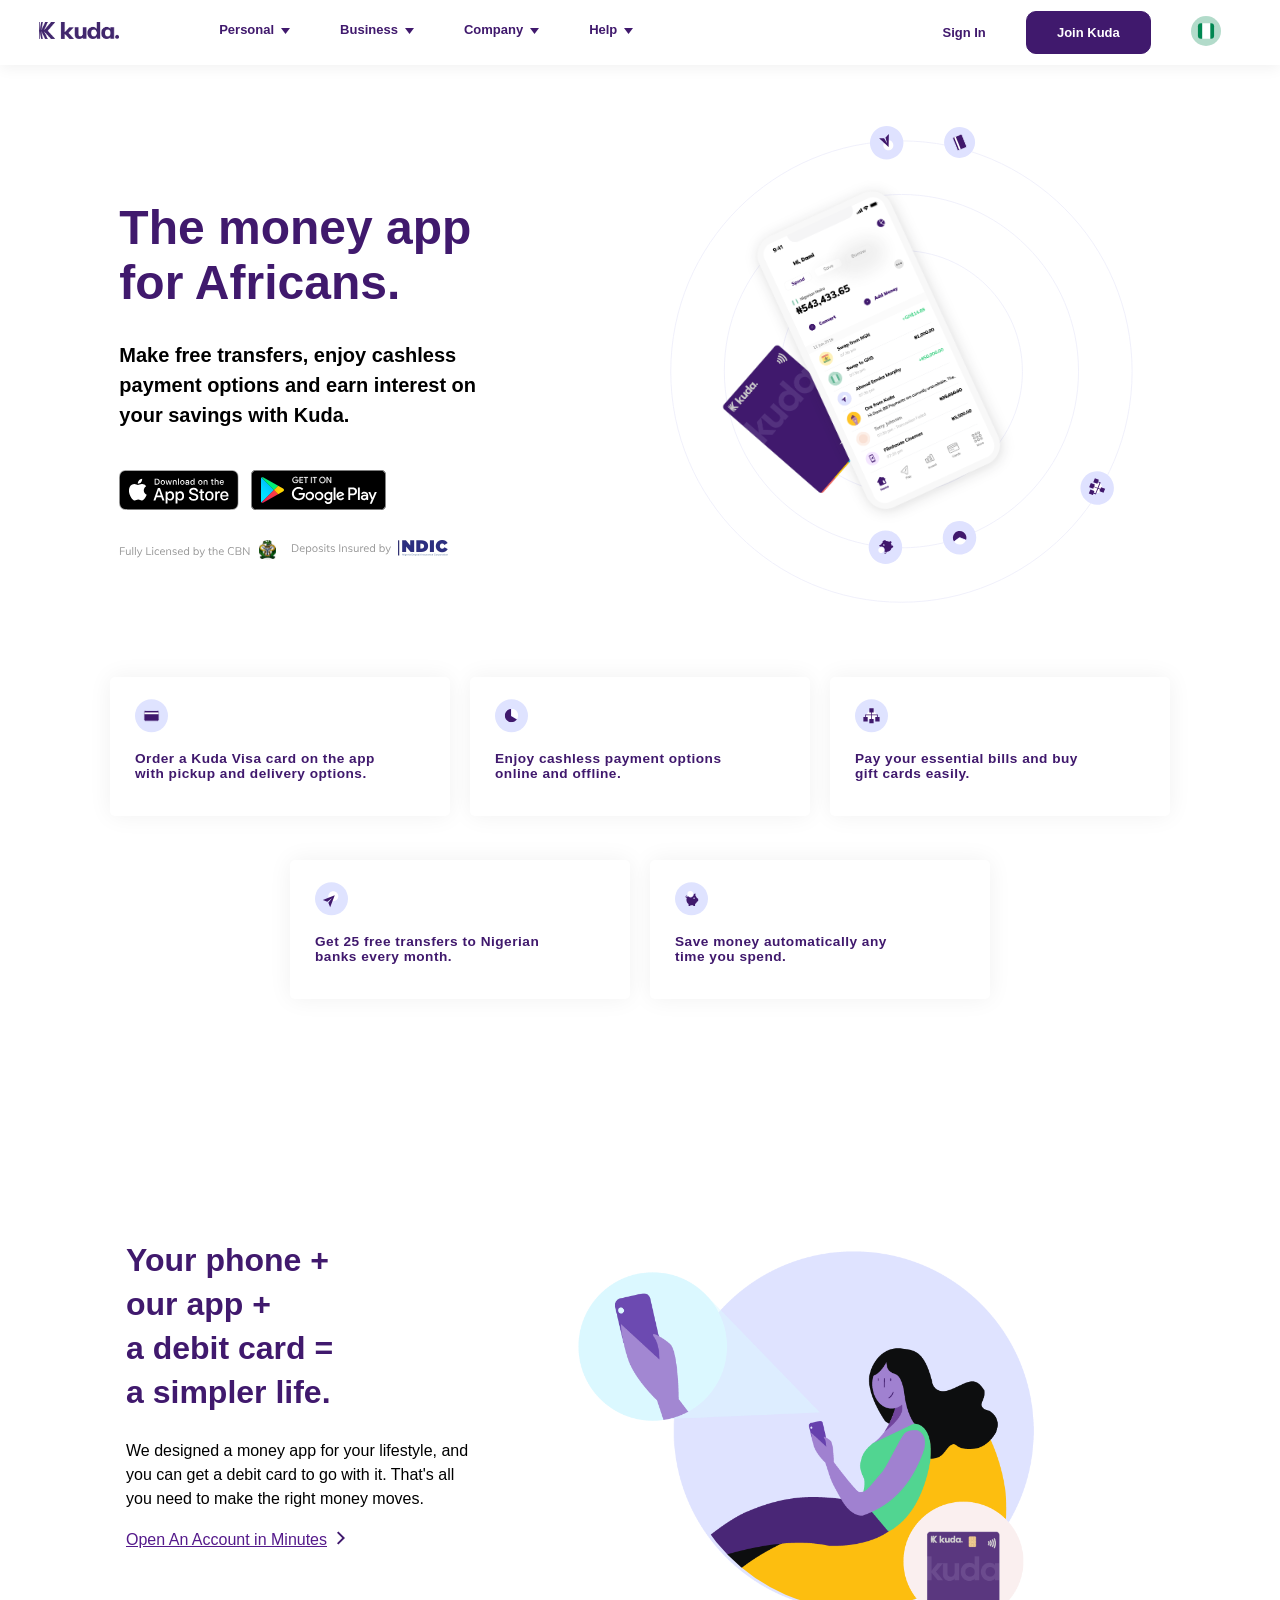
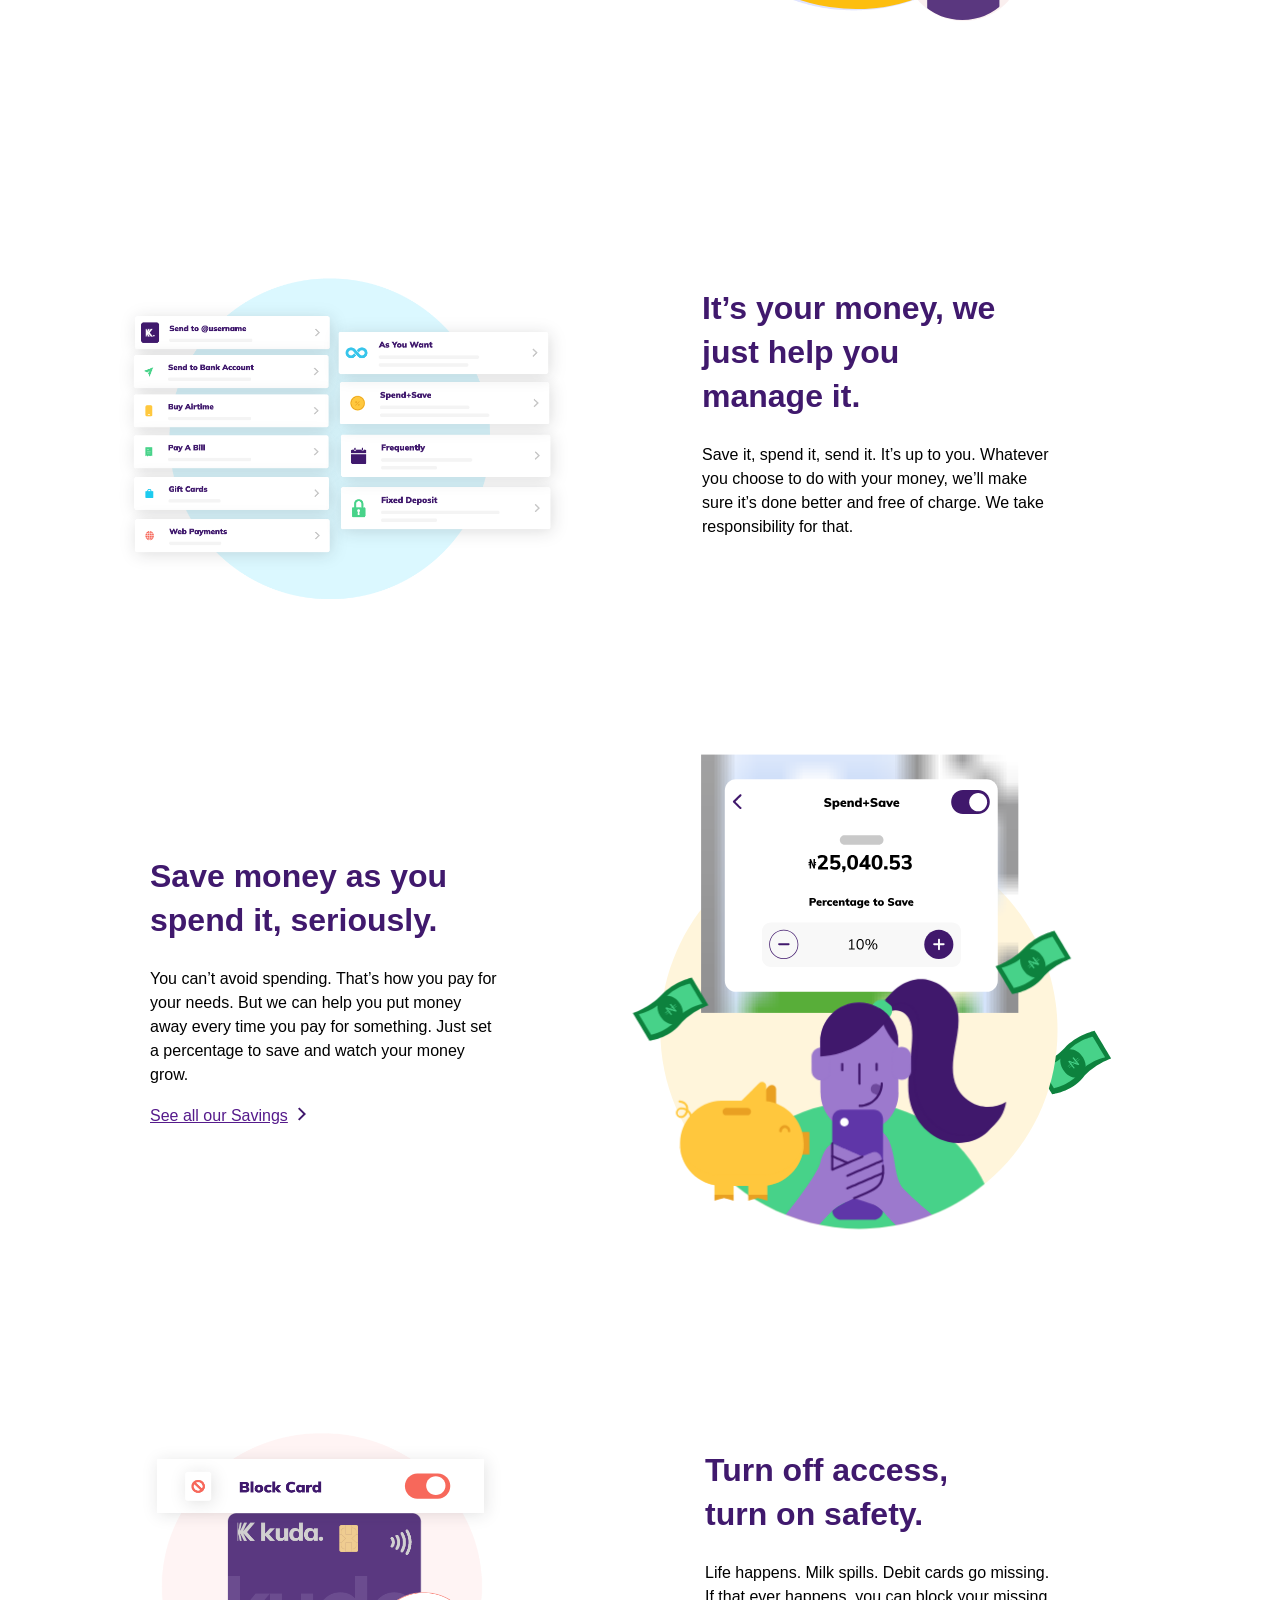
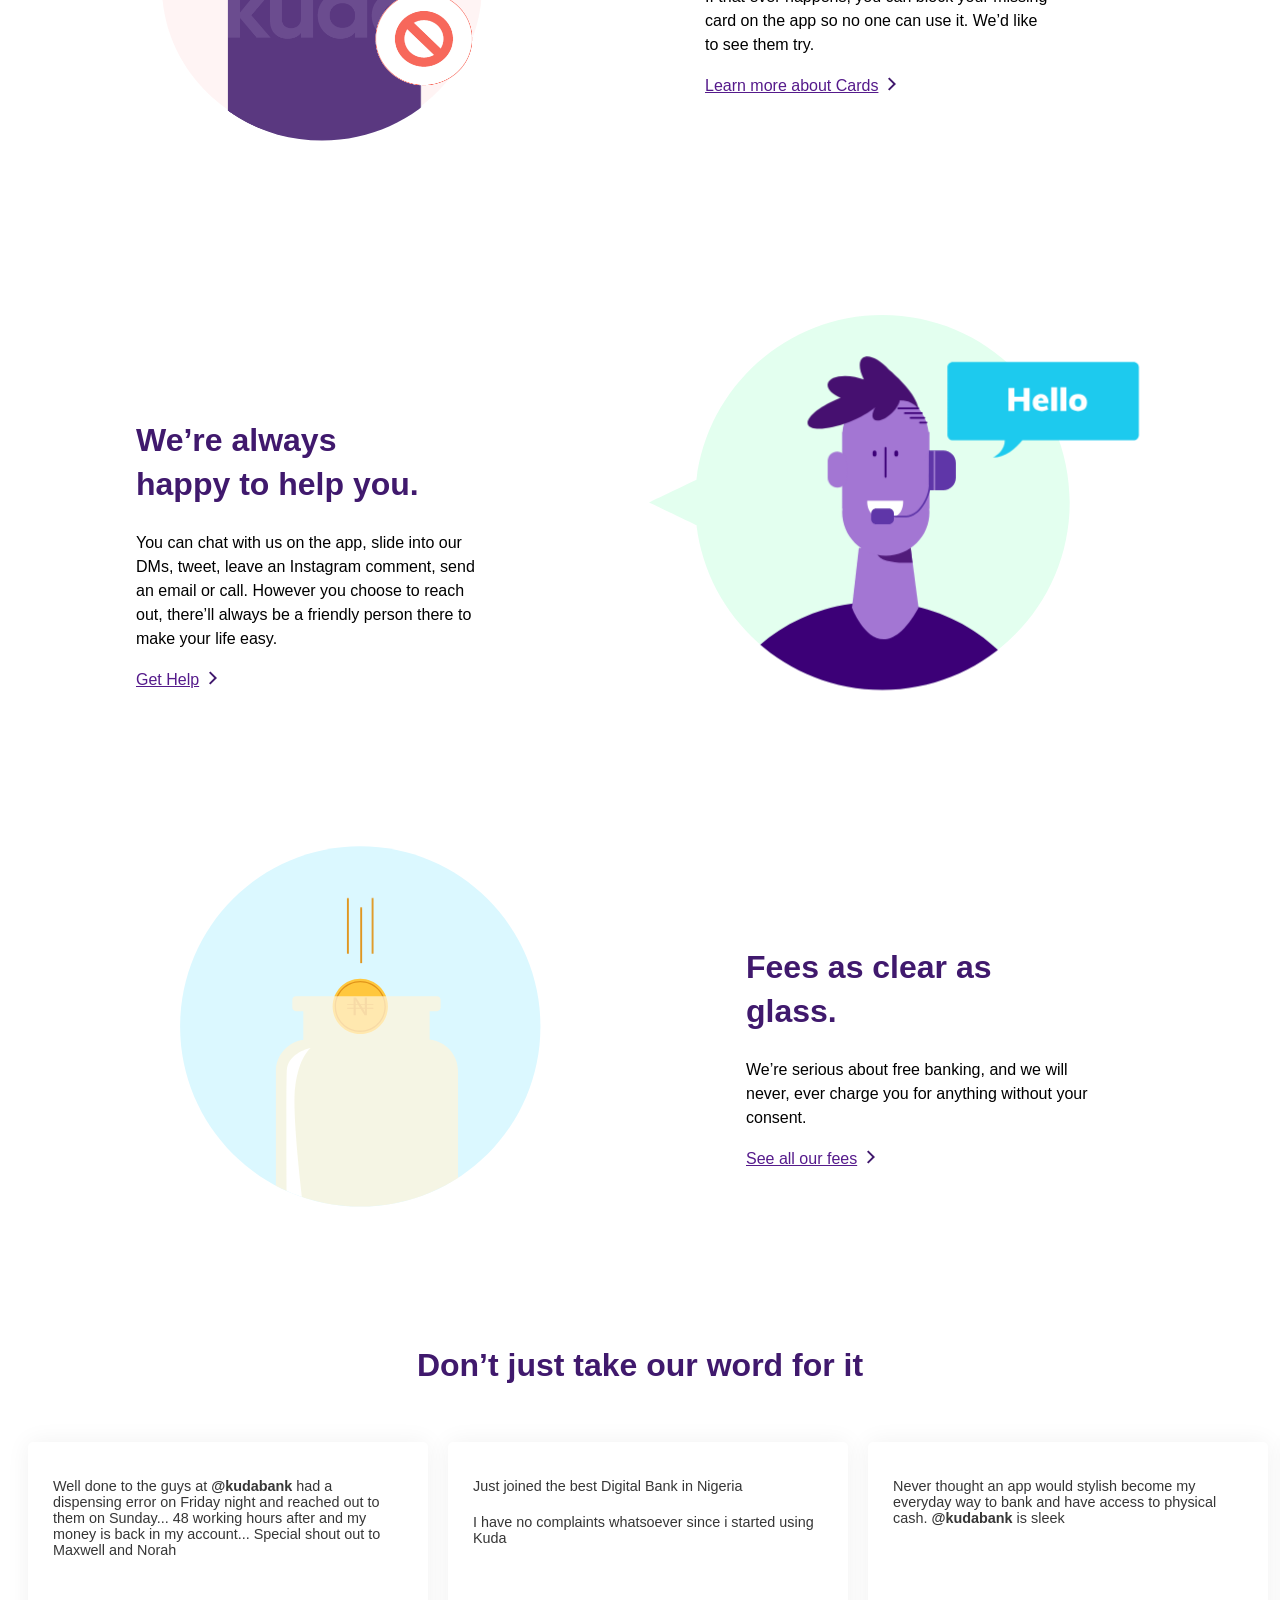
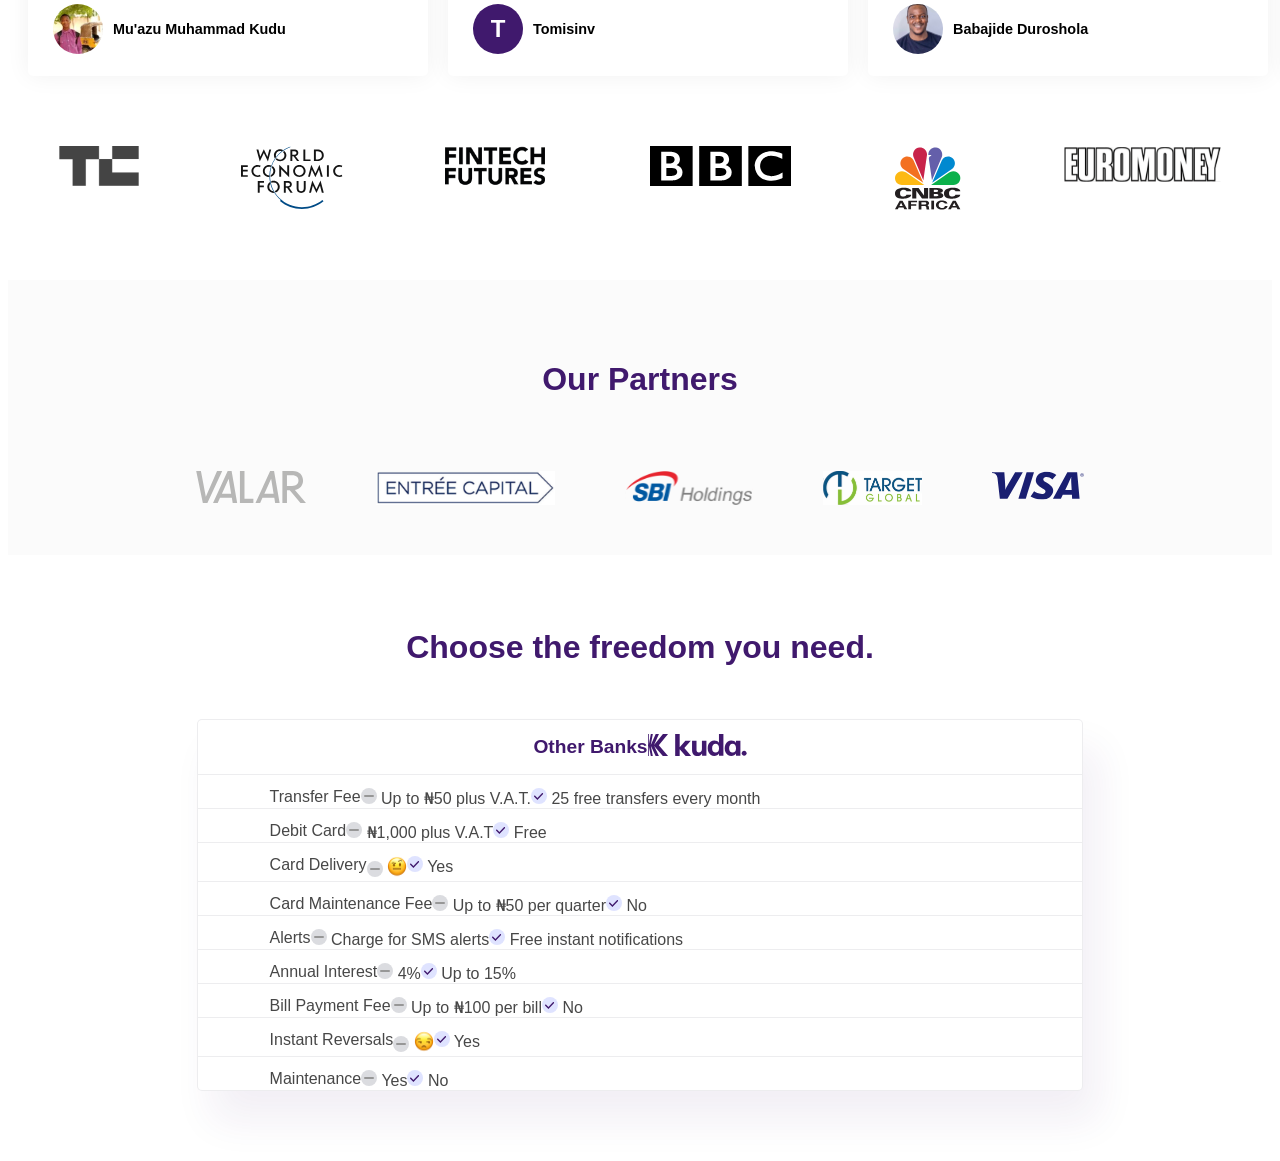
==== index.html @ 51ea7728 "renamed files" ====
<!DOCTYPE html>
<html lang="en">
<head>
    <meta charset="UTF-8">
    <meta name="viewport" content="width=device-width, initial-scale=1.0">
    <title>Kuda | The Money App for Africans | Open an Account in Minutes</title>
    <link rel="icon" type="image/x-icon" href="./ASSETS/icon/Kuda icon.webp">
    <link rel="stylesheet" href="./CSS/Kuda.css">
</head>
<body>
    <section class="flex-container">
        <nav>
            <div class="ii">
                <div class="ki">
                    <a id="icon" href="./Kuda.html"><img height="17" width="80" src="./ASSETS/Images/kuda icon 2.png" alt=""></a>
                </div>
                <div class="info">
                    <a class="navbar" href="">Personal<svg class="arrow" width="9" height="6" viewBox="0 0 9 6" fill="none"><path d="M4.5 6L0 0H9L4.5 6Z" fill="#40196D"></path></svg></a>
                    <a class="navbar" href="">Business<svg class="arrow" width="9" height="6" viewBox="0 0 9 6" fill="none"><path d="M4.5 6L0 0H9L4.5 6Z" fill="#40196D"></path></svg></a>
                    <a class="navbar" href="">Company<svg class="arrow" width="9" height="6" viewBox="0 0 9 6" fill="none"><path d="M4.5 6L0 0H9L4.5 6Z" fill="#40196D"></path></svg></a>
                    <a class="navbar" href="">Help<svg class="arrow" width="9" height="6" viewBox="0 0 9 6" fill="none"><path d="M4.5 6L0 0H9L4.5 6Z" fill="#40196D"></path></svg></a>
                </div>
            </div>
            <div class="nbf">
                <a class="navbar" href="">Sign In</a>
                <button href="" id="button">Join Kuda</button>
                <a id="flag" href="">
                    <svg width="30" height="30" viewBox="0 0 30 30" fill="none"><circle opacity="0.3" cx="15" cy="15" r="15" fill="#008751"></circle><mask id="mask0_37774_3385_bc" maskUnits="userSpaceOnUse" x="6" y="7" width="18" height="16" style="mask-type: alpha;"><rect x="6.91406" y="7.29712" width="16.1724" height="15.4023" rx="3" fill="#E94D1E"></rect></mask><g mask="url(#mask0_37774_3385_bc)"><g clip-path="url(#clip0_37774_3385_bc)"><path d="M0.324219 4.1355H29.5134V26.0274H0.324219V4.1355Z" fill="#008751"></path><path d="M11.1875 4.05444H19.2956V25.9463H11.1875V4.05444Z" fill="white"></path></g></g><defs><clipPath id="clip0_37774_3385_bc"><rect width="29.1892" height="21.8919" fill="white" transform="translate(0.324219 4.1355)"></rect></clipPath></defs></svg>
                </a>
            </div>
        </nav>
        <main class="main1">
            <div class="firstdiv ">
                <h2 class="one">The money app for Africans.</h2>
                <p id="two">Make free transfers, enjoy cashless payment options and earn interest on your savings with Kuda.</p>
                <div class="seconddiv">
                    <svg class="store" width="120" height="40" viewBox="0 0 120 40" fill="none"><g clip-path="url(#clip0_app_papaa_plaay)"><path d="M110.135 -0.000114141H9.53468C9.16798 -0.000114141 8.80568 -0.000114141 8.43995 0.00188586C8.1338 0.00388586 7.83009 0.00969586 7.521 0.0145859C6.84951 0.0224877 6.17961 0.0815621 5.5171 0.191296C4.85552 0.303418 4.21467 0.514802 3.61622 0.818296C3.0185 1.12436 2.47235 1.52205 1.99757 1.99696C1.5203 2.47052 1.12246 3.0179 0.81935 3.61805C0.5154 4.21699 0.304641 4.85882 0.19435 5.52137C0.0830109 6.18307 0.0230984 6.85241 0.01515 7.52337C0.00587 7.82997 0.00489 8.13759 0 8.44423V31.5585C0.00489 31.869 0.00587 32.1698 0.01515 32.4804C0.0231008 33.1513 0.0830134 33.8206 0.19435 34.4823C0.304336 35.1452 0.515108 35.7874 0.81935 36.3866C1.12233 36.9848 1.52022 37.53 1.99757 38.0009C2.47054 38.4779 3.01705 38.8759 3.61622 39.1796C4.21467 39.4839 4.85545 39.6965 5.5171 39.8104C6.17972 39.9192 6.84956 39.9783 7.521 39.9872C7.83009 39.994 8.1338 39.9979 8.43995 39.9979C8.80567 39.9999 9.168 39.9999 9.53468 39.9999H110.135C110.494 39.9999 110.859 39.9999 111.219 39.9979C111.523 39.9979 111.836 39.994 112.141 39.9872C112.811 39.9788 113.479 39.9197 114.141 39.8104C114.804 39.6957 115.448 39.4831 116.049 39.1796C116.647 38.8757 117.193 38.4777 117.666 38.0009C118.142 37.5281 118.541 36.9833 118.848 36.3866C119.15 35.787 119.358 35.1448 119.467 34.4823C119.578 33.8205 119.64 33.1514 119.652 32.4804C119.656 32.1698 119.656 31.869 119.656 31.5585C119.664 31.1952 119.664 30.8339 119.664 30.4647V9.53602C119.664 9.16981 119.664 8.80653 119.656 8.44423C119.656 8.13759 119.656 7.82997 119.652 7.52333C119.64 6.85231 119.578 6.18312 119.467 5.52133C119.358 4.85917 119.149 4.21739 118.848 3.61801C118.23 2.41508 117.252 1.43591 116.049 0.818206C115.448 0.515453 114.804 0.304126 114.141 0.191206C113.48 0.0809886 112.811 0.0218936 112.141 0.0144459C111.836 0.00956586 111.523 0.00370586 111.219 0.00175586C110.859 -0.000244141 110.494 -0.000244141 110.135 -0.000244141V-0.000114141Z" fill="#A6A6A6"></path><path d="M8.44487 39.125C8.14019 39.125 7.84287 39.1211 7.54058 39.1143C6.91436 39.1061 6.2896 39.0516 5.67144 38.9512C5.09503 38.8519 4.53664 38.6673 4.0147 38.4033C3.49754 38.1415 3.02585 37.7983 2.6177 37.3867C2.20364 36.98 1.85891 36.5082 1.59719 35.9902C1.33258 35.4688 1.14945 34.9099 1.05419 34.333C0.951311 33.7131 0.895651 33.0863 0.887687 32.458C0.881347 32.2471 0.873047 31.5449 0.873047 31.5449V8.44434C0.873047 8.44434 0.881887 7.75293 0.887737 7.5498C0.895363 6.92248 0.950699 6.29665 1.05327 5.67773C1.14871 5.09925 1.33197 4.53875 1.59673 4.01563C1.85749 3.49794 2.2003 3.02586 2.61187 2.61768C3.02297 2.20562 3.49617 1.8606 4.01421 1.59521C4.53495 1.33209 5.09228 1.14873 5.66753 1.05127C6.28772 0.949836 6.91465 0.894996 7.54304 0.88721L8.44536 0.875H111.214L112.127 0.8877C112.75 0.895099 113.371 0.94945 113.985 1.05029C114.566 1.14898 115.13 1.33362 115.656 1.59814C116.694 2.13299 117.539 2.97916 118.071 4.01807C118.332 4.53758 118.512 5.09351 118.607 5.66699C118.71 6.29099 118.768 6.92174 118.78 7.5542C118.783 7.8374 118.783 8.1416 118.783 8.44434C118.791 8.81934 118.791 9.17627 118.791 9.53613V30.4648C118.791 30.8281 118.791 31.1826 118.783 31.54C118.783 31.8652 118.783 32.1631 118.779 32.4697C118.768 33.0909 118.711 33.7104 118.608 34.3232C118.515 34.9043 118.333 35.4675 118.068 35.9932C117.805 36.5056 117.462 36.9733 117.053 37.3789C116.644 37.7927 116.172 38.1379 115.653 38.4014C115.128 38.6674 114.566 38.8527 113.985 38.9512C113.367 39.0522 112.742 39.1067 112.116 39.1143C111.823 39.1211 111.517 39.125 111.219 39.125L110.135 39.127L8.44487 39.125Z" fill="black"></path><path d="M24.769 20.3006C24.7797 19.4659 25.0014 18.6475 25.4135 17.9216C25.8255 17.1956 26.4145 16.5857 27.1256 16.1485C26.6738 15.5034 26.0779 14.9724 25.385 14.5979C24.6922 14.2233 23.9216 14.0155 23.1344 13.9908C21.4552 13.8146 19.8272 14.9957 18.9715 14.9957C18.0992 14.9957 16.7817 14.0083 15.363 14.0375C14.4453 14.0672 13.551 14.334 12.7671 14.8121C11.9832 15.2901 11.3365 15.9631 10.8901 16.7654C8.95607 20.1138 10.3987 25.0349 12.2513 27.7415C13.1782 29.0668 14.2615 30.5473 15.6789 30.4948C17.066 30.4372 17.584 29.6103 19.2583 29.6103C20.9171 29.6103 21.4031 30.4948 22.8493 30.4614C24.3377 30.4372 25.2754 29.1302 26.1698 27.7923C26.8358 26.8479 27.3483 25.8042 27.6882 24.6997C26.8235 24.334 26.0856 23.7218 25.5665 22.9395C25.0474 22.1572 24.77 21.2394 24.769 20.3006Z" fill="white"></path><path d="M22.0373 12.2108C22.8489 11.2366 23.2487 9.98445 23.1518 8.72021C21.912 8.85044 20.7668 9.44299 19.9443 10.3798C19.5421 10.8375 19.2341 11.3699 19.0379 11.9467C18.8416 12.5235 18.761 13.1333 18.8006 13.7412C19.4207 13.7476 20.0342 13.6132 20.5949 13.3481C21.1555 13.083 21.6487 12.6942 22.0373 12.2108Z" fill="white"></path><path d="M42.3025 27.1397H37.5691L36.4324 30.4961H34.4275L38.9109 18.0781H40.9939L45.4773 30.4961H43.4382L42.3025 27.1397ZM38.0593 25.5908H41.8113L39.9617 20.1436H39.91L38.0593 25.5908Z" fill="white"></path><path d="M55.1599 25.9697C55.1599 28.7832 53.6541 30.5908 51.3816 30.5908C50.806 30.6209 50.2335 30.4883 49.7297 30.2082C49.2259 29.928 48.8112 29.5117 48.533 29.0068H48.49V33.4912H46.6316V21.4423H48.4305V22.9482H48.4646C48.7556 22.4457 49.1773 22.0316 49.6849 21.7497C50.1926 21.4679 50.7671 21.3289 51.3474 21.3476C53.6453 21.3476 55.1599 23.164 55.1599 25.9697ZM53.2498 25.9697C53.2498 24.1367 52.3025 22.9316 50.8572 22.9316C49.4373 22.9316 48.4822 24.1621 48.4822 25.9697C48.4822 27.7939 49.4373 29.0156 50.8572 29.0156C52.3025 29.0156 53.2498 27.8193 53.2498 25.9697Z" fill="white"></path><path d="M65.1248 25.9697C65.1248 28.7832 63.6189 30.5908 61.3465 30.5908C60.7708 30.6209 60.1983 30.4883 59.6945 30.2081C59.1907 29.928 58.776 29.5117 58.4978 29.0068H58.4548V33.4912H56.5964V21.4423H58.3953V22.9482H58.4294C58.7204 22.4457 59.1421 22.0315 59.6498 21.7497C60.1574 21.4679 60.7319 21.3289 61.3123 21.3476C63.6101 21.3476 65.1248 23.164 65.1248 25.9697ZM63.2146 25.9697C63.2146 24.1367 62.2674 22.9316 60.822 22.9316C59.4021 22.9316 58.447 24.1621 58.447 25.9697C58.447 27.7939 59.4021 29.0156 60.822 29.0156C62.2674 29.0156 63.2146 27.8193 63.2146 25.9697H63.2146Z" fill="white"></path><path d="M71.7107 27.0362C71.8484 28.2676 73.0447 29.0762 74.6795 29.0762C76.2459 29.0762 77.3728 28.2676 77.3728 27.1572C77.3728 26.1934 76.6931 25.6162 75.0838 25.2207L73.4744 24.833C71.1941 24.2822 70.1355 23.2158 70.1355 21.4854C70.1355 19.3428 72.0027 17.8711 74.6541 17.8711C77.2781 17.8711 79.0769 19.3428 79.1375 21.4854H77.2615C77.1492 20.2461 76.1248 19.4981 74.6277 19.4981C73.1306 19.4981 72.1062 20.2549 72.1062 21.3565C72.1062 22.2344 72.7605 22.751 74.3611 23.1465L75.7292 23.4824C78.2771 24.0849 79.3357 25.1084 79.3357 26.9248C79.3357 29.248 77.4851 30.7031 74.5417 30.7031C71.7878 30.7031 69.9285 29.2822 69.8083 27.0361L71.7107 27.0362Z" fill="white"></path><path d="M83.3464 19.2998V21.4424H85.0681V22.9141H83.3464V27.9053C83.3464 28.6807 83.6912 29.042 84.448 29.042C84.6524 29.0384 84.8564 29.0241 85.0593 28.999V30.4619C84.719 30.5255 84.3732 30.5543 84.0271 30.5478C82.1941 30.5478 81.4792 29.8593 81.4792 28.1035V22.9141H80.1628V21.4424H81.4792V19.2998H83.3464Z" fill="white"></path><path d="M86.0652 25.9697C86.0652 23.1211 87.7429 21.3311 90.3591 21.3311C92.9841 21.3311 94.6541 23.1211 94.6541 25.9697C94.6541 28.8262 92.9929 30.6084 90.3591 30.6084C87.7263 30.6084 86.0652 28.8262 86.0652 25.9697ZM92.7605 25.9697C92.7605 24.0156 91.865 22.8623 90.3591 22.8623C88.8533 22.8623 87.9587 24.0244 87.9587 25.9697C87.9587 27.9316 88.8533 29.0762 90.3591 29.0762C91.865 29.0762 92.7605 27.9316 92.7605 25.9697H92.7605Z" fill="white"></path><path d="M96.1863 21.4425H97.9587V22.9835H98.0017C98.1217 22.5022 98.4036 22.0769 98.8002 21.779C99.1968 21.4811 99.6838 21.3288 100.179 21.3478C100.394 21.347 100.607 21.3703 100.816 21.4171V23.1554C100.546 23.0728 100.264 23.0348 99.9812 23.0431C99.7112 23.0321 99.4421 23.0797 99.1922 23.1826C98.9424 23.2855 98.7178 23.4412 98.5338 23.6391C98.3498 23.837 98.2108 24.0724 98.1264 24.3291C98.042 24.5857 98.0141 24.8576 98.0447 25.1261V30.4962H96.1863L96.1863 21.4425Z" fill="white"></path><path d="M109.385 27.8369C109.135 29.4805 107.534 30.6084 105.486 30.6084C102.852 30.6084 101.218 28.8437 101.218 26.0127C101.218 23.1729 102.861 21.3311 105.408 21.3311C107.913 21.3311 109.488 23.0518 109.488 25.7969V26.4336H103.094V26.5459C103.064 26.8791 103.106 27.2148 103.216 27.5306C103.326 27.8464 103.502 28.1352 103.733 28.3778C103.963 28.6203 104.242 28.8111 104.552 28.9374C104.862 29.0637 105.195 29.1226 105.529 29.1103C105.968 29.1515 106.409 29.0498 106.786 28.8203C107.162 28.5909 107.455 28.246 107.62 27.8369L109.385 27.8369ZM103.102 25.1348H107.629C107.645 24.8352 107.6 24.5354 107.495 24.2541C107.391 23.9729 107.229 23.7164 107.02 23.5006C106.812 23.2849 106.561 23.1145 106.284 23.0003C106.006 22.8861 105.708 22.8305 105.408 22.8369C105.105 22.8351 104.805 22.8933 104.525 23.008C104.245 23.1227 103.991 23.2918 103.776 23.5054C103.562 23.7191 103.392 23.973 103.276 24.2527C103.161 24.5323 103.102 24.8321 103.102 25.1348V25.1348Z" fill="white"></path><path d="M37.8262 8.73065C38.2158 8.70269 38.6067 8.76155 38.9709 8.90298C39.335 9.04441 39.6632 9.26489 39.9317 9.54852C40.2003 9.83214 40.4026 10.1718 40.524 10.5431C40.6454 10.9144 40.6829 11.308 40.6338 11.6955C40.6338 13.6017 39.6035 14.6975 37.8262 14.6975H35.6709V8.73065H37.8262ZM36.5976 13.8536H37.7226C38.0011 13.8703 38.2797 13.8246 38.5382 13.72C38.7967 13.6154 39.0287 13.4545 39.2172 13.2489C39.4057 13.0433 39.546 12.7983 39.6278 12.5317C39.7097 12.2651 39.7311 11.9836 39.6904 11.7076C39.7281 11.4328 39.7046 11.153 39.6215 10.8884C39.5383 10.6237 39.3977 10.3807 39.2096 10.1768C39.0216 9.97285 38.7907 9.81304 38.5337 9.70881C38.2766 9.60457 37.9996 9.55849 37.7226 9.57386H36.5976V13.8536Z" fill="white"></path><path d="M41.6807 12.444C41.6524 12.1481 41.6862 11.8496 41.7801 11.5675C41.8739 11.2854 42.0257 11.0261 42.2256 10.8061C42.4256 10.5861 42.6693 10.4103 42.9411 10.2901C43.213 10.1698 43.507 10.1077 43.8042 10.1077C44.1015 10.1077 44.3955 10.1698 44.6673 10.2901C44.9392 10.4103 45.1829 10.5861 45.3828 10.8061C45.5828 11.0261 45.7345 11.2854 45.8284 11.5675C45.9222 11.8496 45.9561 12.1481 45.9278 12.444C45.9566 12.7403 45.9232 13.0392 45.8296 13.3218C45.736 13.6043 45.5843 13.8641 45.3843 14.0845C45.1843 14.3049 44.9404 14.4811 44.6683 14.6016C44.3962 14.7221 44.1019 14.7844 43.8042 14.7844C43.5066 14.7844 43.2123 14.7221 42.9402 14.6016C42.668 14.4811 42.4241 14.3049 42.2241 14.0845C42.0242 13.8641 41.8725 13.6043 41.7789 13.3218C41.6853 13.0392 41.6519 12.7403 41.6807 12.444ZM45.0137 12.444C45.0137 11.468 44.5752 10.8972 43.8057 10.8972C43.0332 10.8972 42.5987 11.468 42.5987 12.4441C42.5987 13.4279 43.0333 13.9943 43.8057 13.9943C44.5752 13.9943 45.0137 13.424 45.0137 12.444H45.0137Z" fill="white"></path><path d="M51.5732 14.6975H50.6514L49.7207 11.3811H49.6504L48.7236 14.6975H47.8105L46.5693 10.1946H47.4707L48.2773 13.6306H48.3438L49.2695 10.1946H50.1221L51.0479 13.6306H51.1182L51.9209 10.1946H52.8096L51.5732 14.6975Z" fill="white"></path><path d="M53.8535 10.1946H54.709V10.91H54.7754C54.888 10.653 55.0781 10.4377 55.3189 10.2939C55.5598 10.15 55.8395 10.085 56.1191 10.1077C56.3382 10.0912 56.5582 10.1243 56.7628 10.2044C56.9674 10.2845 57.1514 10.4096 57.3011 10.5704C57.4508 10.7313 57.5623 10.9237 57.6275 11.1335C57.6927 11.3434 57.7099 11.5652 57.6777 11.7825V14.6975H56.7891V12.0057C56.7891 11.282 56.4746 10.9222 55.8174 10.9222C55.6686 10.9152 55.5201 10.9406 55.3821 10.9964C55.244 11.0522 55.1197 11.1372 55.0175 11.2456C54.9154 11.354 54.8379 11.4832 54.7904 11.6243C54.7429 11.7655 54.7264 11.9152 54.7422 12.0633V14.6976H53.8535L53.8535 10.1946Z" fill="white"></path><path d="M59.0938 8.43677H59.9824V14.6975H59.0938V8.43677Z" fill="white"></path><path d="M61.2178 12.4441C61.1895 12.1482 61.2234 11.8496 61.3172 11.5675C61.4111 11.2854 61.5629 11.0261 61.7628 10.8061C61.9628 10.5861 62.2065 10.4104 62.4784 10.2901C62.7503 10.1698 63.0443 10.1077 63.3416 10.1077C63.6389 10.1077 63.9329 10.1698 64.2047 10.2901C64.4766 10.4104 64.7203 10.5861 64.9203 10.8061C65.1203 11.0261 65.272 11.2854 65.3659 11.5675C65.4598 11.8496 65.4936 12.1482 65.4653 12.4441C65.4942 12.7404 65.4607 13.0393 65.3671 13.3219C65.2734 13.6044 65.1217 13.8642 64.9217 14.0846C64.7217 14.305 64.4778 14.4811 64.2057 14.6017C63.9335 14.7222 63.6392 14.7845 63.3416 14.7845C63.0439 14.7845 62.7496 14.7222 62.4775 14.6017C62.2053 14.4811 61.9614 14.305 61.7614 14.0846C61.5614 13.8642 61.4097 13.6044 61.3161 13.3219C61.2225 13.0393 61.189 12.7404 61.2178 12.4441ZM64.5508 12.4441C64.5508 11.4681 64.1123 10.8973 63.3428 10.8973C62.5703 10.8973 62.1358 11.4681 62.1358 12.4441C62.1358 13.428 62.5704 13.9944 63.3428 13.9944C64.1123 13.9944 64.5508 13.4241 64.5508 12.4441H64.5508Z" fill="white"></path><path d="M66.4009 13.4241C66.4009 12.6135 67.0044 12.1462 68.0757 12.0798L69.2954 12.0095V11.6208C69.2954 11.1453 68.981 10.8767 68.3735 10.8767C67.8774 10.8767 67.5337 11.0588 67.4351 11.3772H66.5747C66.6655 10.6038 67.3931 10.1077 68.4146 10.1077C69.5435 10.1077 70.1802 10.6697 70.1802 11.6208V14.6975H69.3247V14.0647H69.2544C69.1117 14.2917 68.9113 14.4767 68.6737 14.6009C68.436 14.7252 68.1697 14.7841 67.9019 14.7717C67.7128 14.7914 67.5218 14.7712 67.341 14.7125C67.1602 14.6538 66.9938 14.5579 66.8524 14.4309C66.711 14.3039 66.5977 14.1487 66.52 13.9753C66.4422 13.8019 66.4016 13.6141 66.4009 13.4241ZM69.2954 13.0393V12.6628L68.1958 12.7331C67.5757 12.7746 67.2944 12.9856 67.2944 13.3826C67.2944 13.7878 67.646 14.0237 68.1294 14.0237C68.2711 14.038 68.4142 14.0237 68.5502 13.9816C68.6862 13.9395 68.8123 13.8705 68.9211 13.7787C69.0299 13.6868 69.1191 13.574 69.1834 13.447C69.2477 13.32 69.2858 13.1813 69.2954 13.0393Z" fill="white"></path><path d="M71.3481 12.4441C71.3481 11.0213 72.0796 10.1199 73.2173 10.1199C73.4987 10.1069 73.778 10.1743 74.0225 10.3142C74.267 10.4541 74.4667 10.6607 74.5981 10.9099H74.6646V8.43677H75.5532V14.6975H74.7017V13.9861H74.6314C74.4897 14.2336 74.2831 14.4376 74.0339 14.5761C73.7846 14.7146 73.5022 14.7822 73.2173 14.7717C72.0718 14.7718 71.3481 13.8704 71.3481 12.4441ZM72.2661 12.4441C72.2661 13.3992 72.7163 13.9739 73.4693 13.9739C74.2183 13.9739 74.6812 13.3909 74.6812 12.448C74.6812 11.5095 74.2134 10.9182 73.4693 10.9182C72.7212 10.9182 72.2661 11.4968 72.2661 12.4441H72.2661Z" fill="white"></path><path d="M79.23 12.444C79.2017 12.1481 79.2356 11.8496 79.3294 11.5675C79.4232 11.2854 79.575 11.0261 79.7749 10.8061C79.9749 10.5861 80.2186 10.4103 80.4904 10.2901C80.7623 10.1698 81.0563 10.1077 81.3536 10.1077C81.6508 10.1077 81.9448 10.1698 82.2167 10.2901C82.4885 10.4103 82.7322 10.5861 82.9322 10.8061C83.1321 11.0261 83.2839 11.2854 83.3777 11.5675C83.4715 11.8496 83.5054 12.1481 83.4771 12.444C83.5059 12.7403 83.4725 13.0392 83.3789 13.3218C83.2853 13.6043 83.1336 13.8641 82.9336 14.0845C82.7336 14.3049 82.4897 14.4811 82.2176 14.6016C81.9455 14.7221 81.6512 14.7844 81.3536 14.7844C81.0559 14.7844 80.7616 14.7221 80.4895 14.6016C80.2173 14.4811 79.9735 14.3049 79.7735 14.0845C79.5735 13.8641 79.4218 13.6043 79.3282 13.3218C79.2346 13.0392 79.2012 12.7403 79.23 12.444ZM82.563 12.444C82.563 11.468 82.1245 10.8972 81.355 10.8972C80.5826 10.8972 80.148 11.468 80.148 12.4441C80.148 13.4279 80.5826 13.9943 81.355 13.9943C82.1245 13.9943 82.563 13.424 82.563 12.444Z" fill="white"></path><path d="M84.6694 10.1946H85.5249V10.91H85.5913C85.704 10.653 85.894 10.4377 86.1348 10.2939C86.3757 10.15 86.6555 10.085 86.9351 10.1077C87.1542 10.0912 87.3742 10.1243 87.5788 10.2044C87.7834 10.2845 87.9673 10.4096 88.117 10.5704C88.2667 10.7313 88.3783 10.9237 88.4435 11.1335C88.5087 11.3434 88.5258 11.5652 88.4937 11.7825V14.6975H87.605V12.0057C87.605 11.282 87.2905 10.9222 86.6333 10.9222C86.4846 10.9152 86.336 10.9406 86.198 10.9964C86.0599 11.0522 85.9356 11.1372 85.8335 11.2456C85.7313 11.354 85.6539 11.4832 85.6063 11.6243C85.5588 11.7655 85.5423 11.9152 85.5581 12.0633V14.6976H84.6694V10.1946Z" fill="white"></path><path d="M93.5151 9.07349V10.2151H94.4907V10.9636H93.5151V13.2791C93.5151 13.7507 93.7095 13.9573 94.1519 13.9573C94.2651 13.9569 94.3783 13.9501 94.4907 13.9368V14.677C94.3311 14.7055 94.1694 14.7207 94.0073 14.7224C93.019 14.7224 92.6255 14.3747 92.6255 13.5066V10.9636H91.9106V10.215H92.6255V9.07349H93.5151Z" fill="white"></path><path d="M95.7046 8.43677H96.5854V10.9182H96.6558C96.7739 10.6589 96.9691 10.4423 97.2148 10.298C97.4605 10.1536 97.7447 10.0885 98.0288 10.1116C98.2467 10.0997 98.4646 10.1361 98.6669 10.2181C98.8692 10.3002 99.0508 10.4259 99.199 10.5862C99.3471 10.7465 99.458 10.9376 99.5238 11.1457C99.5896 11.3539 99.6086 11.5739 99.5795 11.7903V14.6975H98.69V12.0095C98.69 11.2903 98.355 10.926 97.7271 10.926C97.5743 10.9135 97.4207 10.9345 97.2769 10.9875C97.1332 11.0406 97.0027 11.1244 96.8947 11.2332C96.7867 11.3419 96.7038 11.4729 96.6517 11.6171C96.5997 11.7612 96.5797 11.915 96.5933 12.0676V14.6975H95.7046L95.7046 8.43677Z" fill="white"></path><path d="M104.761 13.4818C104.64 13.8933 104.379 14.2493 104.022 14.4874C103.665 14.7256 103.236 14.8307 102.81 14.7845C102.513 14.7923 102.218 14.7355 101.946 14.618C101.673 14.5004 101.43 14.325 101.232 14.1039C101.034 13.8827 100.887 13.6212 100.8 13.3374C100.713 13.0535 100.689 12.7543 100.73 12.4603C100.69 12.1654 100.715 11.8655 100.801 11.5808C100.888 11.2961 101.034 11.0334 101.231 10.8103C101.428 10.5872 101.671 10.409 101.942 10.2878C102.214 10.1666 102.509 10.1052 102.806 10.1077C104.059 10.1077 104.815 10.9637 104.815 12.3777V12.6878H101.635V12.7376C101.621 12.9029 101.642 13.0692 101.696 13.226C101.75 13.3827 101.837 13.5264 101.949 13.6479C102.062 13.7693 102.199 13.8658 102.352 13.9312C102.504 13.9966 102.669 14.0295 102.834 14.0276C103.047 14.0532 103.262 14.0149 103.453 13.9177C103.644 13.8205 103.801 13.6687 103.906 13.4817L104.761 13.4818ZM101.635 12.0306H103.91C103.921 11.8795 103.9 11.7277 103.849 11.5849C103.798 11.4422 103.718 11.3117 103.614 11.2019C103.509 11.092 103.383 11.0052 103.243 10.9471C103.103 10.8889 102.953 10.8606 102.801 10.8641C102.647 10.8622 102.495 10.891 102.353 10.949C102.21 11.0069 102.081 11.0928 101.972 11.2015C101.864 11.3102 101.778 11.4396 101.72 11.582C101.662 11.7244 101.633 11.8769 101.635 12.0306H101.635Z" fill="white"></path></g><defs><clipPath id="clip0_app_papaa_plaay"><rect width="119.664" height="40" fill="white"></rect></clipPath></defs></svg>
                    <svg class="store" width="135" height="40" viewBox="0 0 135 40" fill="none"><path d="M130 0H5C2.23858 0 0 2.23858 0 5V35C0 37.7614 2.23858 40 5 40H130C132.761 40 135 37.7614 135 35V5C135 2.23858 132.761 0 130 0Z" fill="black"></path><path d="M130 0.8C131.114 0.8 132.182 1.2425 132.97 2.03015C133.758 2.8178 134.2 3.88609 134.2 5V35C134.2 36.1139 133.758 37.1822 132.97 37.9698C132.182 38.7575 131.114 39.2 130 39.2H5C3.88609 39.2 2.8178 38.7575 2.03015 37.9698C1.2425 37.1822 0.8 36.1139 0.8 35V5C0.8 3.88609 1.2425 2.8178 2.03015 2.03015C2.8178 1.2425 3.88609 0.8 5 0.8H130ZM130 0H5C3.67392 0 2.40215 0.526784 1.46447 1.46447C0.526784 2.40215 0 3.67392 0 5L0 35C0 36.3261 0.526784 37.5979 1.46447 38.5355C2.40215 39.4732 3.67392 40 5 40H130C131.326 40 132.598 39.4732 133.536 38.5355C134.473 37.5979 135 36.3261 135 35V5C135 3.67392 134.473 2.40215 133.536 1.46447C132.598 0.526784 131.326 0 130 0V0Z" fill="#A6A6A6"></path><path d="M47.4201 10.24C47.4365 10.6067 47.3785 10.973 47.2496 11.3167C47.1208 11.6604 46.9236 11.9745 46.6701 12.24C46.386 12.5333 46.0432 12.7633 45.6641 12.9149C45.285 13.0666 44.8781 13.1364 44.4701 13.12C44.0598 13.1291 43.6519 13.054 43.2718 12.8992C42.8916 12.7444 42.5473 12.5132 42.2601 12.22C41.9638 11.9325 41.7301 11.5869 41.5735 11.2049C41.4169 10.8229 41.3409 10.4127 41.3501 9.99997C41.3395 9.58557 41.4149 9.17346 41.5715 8.78964C41.7281 8.40583 41.9626 8.05864 42.2601 7.76997C42.7056 7.33466 43.2698 7.04071 43.8819 6.92506C44.4939 6.80942 45.1265 6.87723 45.7001 7.11997C46.0607 7.26821 46.3823 7.49746 46.6401 7.78997L46.1101 8.31997C45.9115 8.08075 45.6599 7.89111 45.3752 7.76613C45.0905 7.64114 44.7806 7.58425 44.4701 7.59997C44.1578 7.59844 43.8483 7.66 43.5603 7.78096C43.2723 7.90193 43.0117 8.0798 42.7941 8.30391C42.5766 8.52803 42.4065 8.79378 42.2941 9.08522C42.1817 9.37666 42.1293 9.6878 42.1401 9.99997C42.1336 10.4661 42.2652 10.9237 42.5184 11.3151C42.7717 11.7065 43.1352 12.0142 43.563 12.1992C43.9909 12.3843 44.464 12.4385 44.9227 12.355C45.3813 12.2715 45.8049 12.054 46.1401 11.73C46.4485 11.396 46.6291 10.964 46.6501 10.51H44.4701V9.78997H47.3801C47.4025 9.93903 47.4158 10.0893 47.4201 10.24Z" fill="white" stroke="white" stroke-width="0.2" stroke-miterlimit="10"></path><path d="M52 7.74H49.3V9.64H51.76V10.36H49.3V12.26H52V13H48.52V7H52V7.74Z" fill="white" stroke="white" stroke-width="0.2" stroke-miterlimit="10"></path><path d="M55.2801 13H54.5101V7.74H52.8301V7H57.0001V7.74H55.2801V13Z" fill="white" stroke="white" stroke-width="0.2" stroke-miterlimit="10"></path><path d="M59.9399 13V7H60.7099V13H59.9399Z" fill="white" stroke="white" stroke-width="0.2" stroke-miterlimit="10"></path><path d="M64.1299 13H63.3599V7.74H61.6799V7H65.7999V7.74H64.1299V13Z" fill="white" stroke="white" stroke-width="0.2" stroke-miterlimit="10"></path><path d="M73.6099 12.2199C73.3211 12.509 72.9781 12.7383 72.6006 12.8947C72.2231 13.0512 71.8185 13.1317 71.4099 13.1317C71.0013 13.1317 70.5967 13.0512 70.2192 12.8947C69.8417 12.7383 69.4987 12.509 69.2099 12.2199C68.919 11.9298 68.6909 11.5831 68.5395 11.2012C68.3881 10.8194 68.3168 10.4105 68.3299 9.9999C68.3168 9.58933 68.3881 9.18044 68.5395 8.79856C68.6909 8.41669 68.919 8.06998 69.2099 7.7799C69.4925 7.4827 69.8343 7.24813 70.2133 7.09138C70.5923 6.93462 70.9999 6.85917 71.4099 6.8699C71.8193 6.86342 72.2257 6.94082 72.604 7.09732C72.9824 7.25382 73.3247 7.48612 73.6099 7.7799C73.8974 8.07239 74.1235 8.41953 74.2746 8.80083C74.4257 9.18212 74.499 9.58984 74.4899 9.9999C74.503 10.4105 74.4317 10.8194 74.2803 11.2012C74.1289 11.5831 73.9008 11.9298 73.6099 12.2199ZM69.7799 11.7199C69.9929 11.9358 70.2467 12.1072 70.5265 12.2242C70.8063 12.3412 71.1066 12.4014 71.4099 12.4014C71.7132 12.4014 72.0135 12.3412 72.2933 12.2242C72.5731 12.1072 72.8269 11.9358 73.0399 11.7199C73.2614 11.4929 73.4349 11.2236 73.55 10.9281C73.6652 10.6326 73.7195 10.3169 73.7099 9.9999C73.7143 9.68005 73.6536 9.36265 73.5316 9.06697C73.4095 8.77129 73.2286 8.50351 72.9999 8.2799C72.7869 8.06402 72.5331 7.89261 72.2533 7.77562C71.9735 7.65862 71.6732 7.59838 71.3699 7.59838C71.0666 7.59838 70.7663 7.65862 70.4865 7.77562C70.2067 7.89261 69.9529 8.06402 69.7399 8.2799C69.5256 8.51014 69.3594 8.78091 69.2512 9.07628C69.143 9.37166 69.095 9.68569 69.1099 9.9999C69.1003 10.3169 69.1546 10.6326 69.2698 10.9281C69.3849 11.2236 69.5584 11.4929 69.7799 11.7199Z" fill="white" stroke="white" stroke-width="0.2" stroke-miterlimit="10"></path><path d="M75.5801 13V7H76.5101L79.4301 11.67V10.51V7H80.2001V13H79.4001L76.3501 8.11V9.26V13H75.5801Z" fill="white" stroke="white" stroke-width="0.2" stroke-miterlimit="10"></path><path d="M68.1401 21.7499C67.2976 21.7519 66.4745 22.0037 65.7751 22.4734C65.0756 22.9432 64.5312 23.6098 64.2106 24.3889C63.89 25.1681 63.8076 26.0248 63.9739 26.8508C64.1402 27.6768 64.5477 28.4349 65.1449 29.0292C65.7421 29.6236 66.5021 30.0276 67.3288 30.19C68.1556 30.3524 69.0119 30.2661 69.7896 29.9418C70.5672 29.6175 71.2313 29.07 71.6977 28.3683C72.1642 27.6667 72.4121 26.8425 72.4101 25.9999C72.4183 25.4379 72.3132 24.8799 72.1013 24.3593C71.8893 23.8386 71.5748 23.366 71.1764 22.9694C70.7779 22.5729 70.3038 22.2606 69.7822 22.051C69.2606 21.8415 68.7021 21.7391 68.1401 21.7499ZM68.1401 28.5799C67.6237 28.616 67.1083 28.496 66.6611 28.2353C66.2138 27.9747 65.8553 27.5855 65.6321 27.1184C65.409 26.6512 65.3315 26.1278 65.4098 25.6161C65.4881 25.1043 65.7185 24.628 66.0711 24.249C66.4237 23.8699 66.8821 23.6057 67.3869 23.4907C67.8916 23.3757 68.4193 23.4152 68.9013 23.604C69.3833 23.7929 69.7973 24.1223 70.0896 24.5496C70.3819 24.9769 70.5388 25.4822 70.5401 25.9999C70.5562 26.3279 70.5065 26.6559 70.3938 26.9643C70.2812 27.2728 70.1079 27.5556 69.8842 27.7961C69.6606 28.0366 69.391 28.2298 69.0914 28.3644C68.7919 28.499 68.4684 28.5723 68.1401 28.5799ZM58.8201 21.7499C57.9776 21.7519 57.1545 22.0037 56.4551 22.4734C55.7556 22.9432 55.2112 23.6098 54.8906 24.3889C54.57 25.1681 54.4876 26.0248 54.6539 26.8508C54.8202 27.6768 55.2277 28.4349 55.8249 29.0292C56.4221 29.6236 57.1821 30.0276 58.0088 30.19C58.8356 30.3524 59.6919 30.2661 60.4696 29.9418C61.2472 29.6175 61.9113 29.07 62.3777 28.3683C62.8442 27.6667 63.0921 26.8425 63.0901 25.9999C63.0983 25.4379 62.9932 24.8799 62.7813 24.3593C62.5693 23.8386 62.2548 23.366 61.8564 22.9694C61.4579 22.5729 60.9838 22.2606 60.4622 22.051C59.9406 21.8415 59.3821 21.7391 58.8201 21.7499ZM58.8201 28.5799C58.3037 28.616 57.7883 28.496 57.3411 28.2353C56.8938 27.9747 56.5353 27.5855 56.3121 27.1184C56.089 26.6512 56.0115 26.1278 56.0898 25.6161C56.1681 25.1043 56.3985 24.628 56.7511 24.249C57.1037 23.8699 57.5621 23.6057 58.0669 23.4907C58.5716 23.3757 59.0993 23.4152 59.5813 23.604C60.0633 23.7929 60.4773 24.1223 60.7696 24.5496C61.0619 24.9769 61.2188 25.4822 61.2201 25.9999C61.2362 26.3279 61.1865 26.6559 61.0738 26.9643C60.9612 27.2728 60.7879 27.5556 60.5642 27.7961C60.3406 28.0366 60.071 28.2298 59.7714 28.3644C59.4719 28.499 59.1484 28.5723 58.8201 28.5799ZM47.7401 23.0599V24.8599H52.0601C51.9924 25.7077 51.6399 26.5077 51.0601 27.1299C50.6268 27.5714 50.1056 27.9171 49.5302 28.1444C48.9549 28.3718 48.3382 28.4759 47.7201 28.4499C46.4471 28.4499 45.2262 27.9442 44.326 27.044C43.4258 26.1439 42.9201 24.923 42.9201 23.6499C42.9201 22.3769 43.4258 21.156 44.326 20.2558C45.2262 19.3556 46.4471 18.8499 47.7201 18.8499C48.9405 18.8318 50.119 19.2952 51.0001 20.1399L52.2701 18.8699C51.6741 18.2804 50.9664 17.8158 50.1886 17.5033C49.4107 17.1908 48.5783 17.0366 47.7401 17.0499C46.8511 17.0153 45.9643 17.1605 45.1327 17.4769C44.3012 17.7932 43.5421 18.2742 42.9009 18.8909C42.2596 19.5077 41.7495 20.2475 41.4011 21.0661C41.0527 21.8847 40.873 22.7652 40.873 23.6549C40.873 24.5446 41.0527 25.4251 41.4011 26.2437C41.7495 27.0623 42.2596 27.8022 42.9009 28.4189C43.5421 29.0357 44.3012 29.5166 45.1327 29.833C45.9643 30.1493 46.8511 30.2945 47.7401 30.2599C48.5955 30.2941 49.4485 30.1469 50.243 29.8281C51.0375 29.5092 51.7556 29.0259 52.3501 28.4099C53.4002 27.2563 53.9598 25.7391 53.9101 24.1799C53.9137 23.8046 53.8836 23.4298 53.8201 23.0599H47.7401ZM93.0501 24.4599C92.7893 23.6927 92.3016 23.0227 91.6516 22.5388C91.0016 22.0548 90.2199 21.7797 89.4101 21.7499C88.8631 21.7489 88.3217 21.86 87.8193 22.0765C87.317 22.2929 86.8644 22.6101 86.4895 23.0085C86.1146 23.4068 85.8254 23.8778 85.6397 24.3923C85.4541 24.9068 85.3759 25.454 85.4101 25.9999C85.4016 26.9128 85.6885 27.8039 86.2282 28.5402C86.7679 29.2765 87.5313 29.8184 88.4044 30.0851C89.2774 30.3517 90.2134 30.3288 91.0723 30.0196C91.9313 29.7105 92.6672 29.1318 93.1701 28.3699L91.7201 27.3699C91.5039 27.7302 91.1974 28.0277 90.8307 28.2329C90.4641 28.4382 90.0502 28.544 89.6301 28.5399C89.1967 28.5578 88.768 28.4442 88.4003 28.214C88.0327 27.9837 87.7432 27.6477 87.5701 27.2499L93.2601 24.8999L93.0501 24.4599ZM87.2501 25.8799C87.2298 25.5698 87.2718 25.2588 87.3736 24.9651C87.4753 24.6715 87.6348 24.4012 87.8426 24.1701C88.0504 23.939 88.3023 23.7518 88.5835 23.6195C88.8647 23.4873 89.1696 23.4126 89.4801 23.3999C89.8012 23.3794 90.1213 23.4537 90.4005 23.6138C90.6796 23.7738 90.9056 24.0124 91.0501 24.2999L87.2501 25.8799ZM82.6301 29.9999H84.5001V17.4999H82.6301V29.9999ZM79.5701 22.6999H79.5001C79.2162 22.3909 78.8694 22.1462 78.483 21.9823C78.0966 21.8185 77.6796 21.7392 77.2601 21.7499C76.1673 21.8029 75.1367 22.2743 74.3821 23.0665C73.6274 23.8587 73.2064 24.9108 73.2064 26.0049C73.2064 27.099 73.6274 28.1512 74.3821 28.9433C75.1367 29.7355 76.1673 30.2069 77.2601 30.2599C77.6841 30.2684 78.1047 30.1832 78.4919 30.0103C78.8791 29.8375 79.2234 29.5812 79.5001 29.2599H79.5701V29.8699C79.5701 31.4999 78.7001 32.3699 77.3001 32.3699C76.8324 32.3596 76.3783 32.2106 75.9955 31.9418C75.6127 31.6729 75.3185 31.2964 75.1501 30.8599L73.5301 31.5299C73.8296 32.2822 74.3504 32.9258 75.0235 33.3758C75.6966 33.8257 76.4905 34.0608 77.3001 34.0499C79.4901 34.0499 81.3001 32.7599 81.3001 29.6199V21.9999H79.5701V22.6999ZM77.4201 28.5799C76.7649 28.5391 76.1499 28.25 75.7004 27.7716C75.2509 27.2932 75.0006 26.6614 75.0006 26.0049C75.0006 25.3485 75.2509 24.7167 75.7004 24.2383C76.1499 23.7598 76.7649 23.4708 77.4201 23.4299C77.7403 23.4437 78.0545 23.5218 78.344 23.6596C78.6334 23.7973 78.8922 23.9918 79.1049 24.2316C79.3176 24.4714 79.4799 24.7515 79.5822 25.0553C79.6844 25.3591 79.7245 25.6803 79.7001 25.9999C79.7274 26.3206 79.6893 26.6435 79.5883 26.9491C79.4872 27.2546 79.3252 27.5365 79.1121 27.7777C78.8989 28.0189 78.6391 28.2143 78.3483 28.3522C78.0575 28.4901 77.7417 28.5676 77.4201 28.5799ZM101.81 17.4999H97.3301V29.9999H99.2001V25.2599H101.81C102.343 25.2982 102.878 25.2263 103.382 25.0486C103.886 24.871 104.348 24.5915 104.739 24.2274C105.13 23.8634 105.442 23.4227 105.655 22.9328C105.869 22.4428 105.979 21.9142 105.979 21.3799C105.979 20.8456 105.869 20.317 105.655 19.8271C105.442 19.3372 105.13 18.8965 104.739 18.5324C104.348 18.1684 103.886 17.8888 103.382 17.7112C102.878 17.5336 102.343 17.4616 101.81 17.4999ZM101.81 23.4999H99.2001V19.2399H101.85C102.418 19.2399 102.962 19.4654 103.363 19.8667C103.765 20.268 103.99 20.8124 103.99 21.3799C103.99 21.9475 103.765 22.4918 103.363 22.8931C102.962 23.2945 102.418 23.5199 101.85 23.5199L101.81 23.4999ZM113.35 21.7099C112.669 21.6679 111.991 21.8265 111.399 22.1659C110.807 22.5054 110.328 23.0109 110.02 23.6199L111.67 24.3099C111.837 24.0093 112.087 23.7634 112.39 23.6019C112.694 23.4405 113.038 23.3703 113.38 23.3999C113.617 23.3722 113.858 23.392 114.088 23.4582C114.317 23.5245 114.531 23.6358 114.718 23.7856C114.904 23.9355 115.058 24.1209 115.172 24.3311C115.286 24.5413 115.356 24.7721 115.38 25.0099V25.1299C114.779 24.8138 114.109 24.6491 113.43 24.6499C111.65 24.6499 109.83 25.6499 109.83 27.4699C109.848 27.8568 109.943 28.2361 110.11 28.5855C110.277 28.9348 110.513 29.247 110.803 29.5035C111.093 29.7601 111.432 29.9557 111.799 30.0787C112.166 30.2018 112.554 30.2498 112.94 30.2199C113.409 30.2459 113.877 30.1466 114.295 29.9322C114.714 29.7178 115.067 29.3961 115.32 28.9999H115.38V29.9999H117.18V25.1899C117.18 22.9999 115.52 21.7299 113.39 21.7299L113.35 21.7099ZM113.12 28.5599C112.51 28.5599 111.66 28.2499 111.66 27.4999C111.66 26.4999 112.72 26.1599 113.66 26.1599C114.254 26.1453 114.841 26.2903 115.36 26.5799C115.297 27.123 115.04 27.6249 114.635 27.9926C114.231 28.3604 113.707 28.569 113.16 28.5799L113.12 28.5599ZM123.74 21.9999L121.6 27.4199H121.54L119.32 21.9999H117.32L120.65 29.5799L118.75 33.7899H120.75L125.82 21.9999H123.74ZM106.94 29.9999H108.8V17.4999H106.94V29.9999Z" fill="white"></path><path d="M10.4399 7.53997C10.1212 7.93403 9.96391 8.43441 9.99994 8.93997V31.06C9.96591 31.5704 10.1348 32.0735 10.4699 32.46L10.5399 32.54L22.8999 20.15V19.85L10.5099 7.46997L10.4399 7.53997Z" fill="url(#paint0_linear_app_goog_lld)"></path><path d="M26.9999 24.28L22.8999 20.15V19.85L26.9999 15.72L27.0899 15.78L31.9999 18.56C33.3999 19.35 33.3999 20.65 31.9999 21.45L27.1099 24.23L26.9999 24.28Z" fill="url(#paint1_linear_app_goog_lld)"></path><path d="M27.1199 24.23L22.8999 20L10.4399 32.46C10.7225 32.7115 11.0842 32.8562 11.4623 32.869C11.8404 32.8818 12.211 32.7619 12.5099 32.53L27.1199 24.23Z" fill="url(#paint2_linear_app_goog_lld)"></path><path d="M27.1199 15.78L12.5099 7.47997C12.213 7.24488 11.8426 7.12203 11.464 7.133C11.0854 7.14397 10.7228 7.28808 10.4399 7.53997L22.8999 20L27.1199 15.78Z" fill="url(#paint3_linear_app_goog_lld)"></path><path opacity="0.2" d="M26.9999 24.1299L12.5099 32.3799C12.2219 32.5973 11.8708 32.7149 11.5099 32.7149C11.1491 32.7149 10.798 32.5973 10.5099 32.3799L10.4399 32.4499L10.5099 32.5299C10.798 32.7473 11.1491 32.8649 11.5099 32.8649C11.8708 32.8649 12.2219 32.7473 12.5099 32.5299L27.1199 24.2299L26.9999 24.1299Z" fill="black"></path><path opacity="0.12" d="M10.4399 32.3199C10.1187 31.9233 9.96126 31.4188 9.99988 30.9099V31.0599C9.96585 31.5703 10.1348 32.0735 10.4699 32.4599L10.5399 32.3899L10.4399 32.3199Z" fill="black"></path><path opacity="0.12" d="M32 21.3L27 24.13L27.09 24.23L32 21.44C32.2898 21.3174 32.5413 21.119 32.7278 20.8656C32.9143 20.6122 33.0291 20.3132 33.06 20C32.9975 20.2846 32.869 20.5505 32.6849 20.7763C32.5007 21.0021 32.2662 21.1815 32 21.3Z" fill="black"></path><path opacity="0.25" d="M12.51 7.61998L32 18.7C32.2662 18.8185 32.5007 18.9979 32.6849 19.2237C32.869 19.4495 32.9975 19.7154 33.06 20C33.0291 19.6868 32.9143 19.3878 32.7278 19.1344C32.5413 18.881 32.2898 18.6825 32 18.56L12.51 7.47998C11.12 6.67998 10 7.33998 10 8.93998V9.08998C10 7.48998 11.12 6.82998 12.51 7.61998Z" fill="white"></path><defs><linearGradient id="paint0_linear_app_goog_lld" x1="21.7999" y1="8.70997" x2="5.01993" y2="25.49" gradientUnits="userSpaceOnUse"><stop stop-color="#00A0FF"></stop><stop offset="0.01" stop-color="#00A1FF"></stop><stop offset="0.26" stop-color="#00BEFF"></stop><stop offset="0.51" stop-color="#00D2FF"></stop><stop offset="0.76" stop-color="#00DFFF"></stop><stop offset="1" stop-color="#00E3FF"></stop></linearGradient><linearGradient id="paint1_linear_app_goog_lld" x1="33.8299" y1="20" x2="9.6399" y2="20" gradientUnits="userSpaceOnUse"><stop stop-color="#FFE000"></stop><stop offset="0.41" stop-color="#FFBD00"></stop><stop offset="0.78" stop-color="#FFA500"></stop><stop offset="1" stop-color="#FF9C00"></stop></linearGradient><linearGradient id="paint2_linear_app_goog_lld" x1="24.8299" y1="22.3" x2="2.06994" y2="45.05" gradientUnits="userSpaceOnUse"><stop stop-color="#FF3A44"></stop><stop offset="1" stop-color="#C31162"></stop></linearGradient><linearGradient id="paint3_linear_app_goog_lld" x1="7.29994" y1="0.179969" x2="17.4599" y2="10.34" gradientUnits="userSpaceOnUse"><stop stop-color="#32A071"></stop><stop offset="0.07" stop-color="#2DA771"></stop><stop offset="0.48" stop-color="#15CF74"></stop><stop offset="0.8" stop-color="#06E775"></stop><stop offset="1" stop-color="#00F076"></stop></linearGradient></defs></svg>
                </div>
                <div class="thirddiv">
                    <svg width="157" height="20" viewBox="0 0 157 20" fill="none"><path d="M0.968 15V7.168H5.808V7.927H1.859V10.644H5.588V11.403H1.859V15H0.968ZM11.5798 9.467V15H10.7108V14.043C10.5348 14.3803 10.2892 14.637 9.97382 14.813C9.65849 14.989 9.30282 15.077 8.90682 15.077C8.25415 15.077 7.75915 14.8937 7.42182 14.527C7.08449 14.1603 6.91582 13.6177 6.91582 12.899V9.467H7.80682V12.877C7.80682 13.3757 7.90949 13.7423 8.11482 13.977C8.32015 14.2117 8.63182 14.329 9.04982 14.329C9.54115 14.329 9.93715 14.1713 10.2378 13.856C10.5385 13.5333 10.6888 13.1117 10.6888 12.591V9.467H11.5798ZM13.2975 15V6.904H14.1885V15H13.2975ZM15.9185 15V6.904H16.8095V15H15.9185ZM23.4016 9.467L20.8166 15.506C20.5453 16.1367 20.2043 16.5987 19.7936 16.892C19.383 17.1853 18.877 17.387 18.2756 17.497L18.0886 16.804C18.6093 16.6867 19.0016 16.529 19.2656 16.331C19.537 16.1403 19.7606 15.8433 19.9366 15.44L20.1566 14.945L17.8136 9.467H18.7486L20.6186 14.032L22.5106 9.467H23.4016ZM27.3616 15V7.168H28.2636V14.23H32.1906V15H27.3616ZM33.2457 15V9.467H34.1367V15H33.2457ZM33.1577 7.124H34.2467V8.136H33.1577V7.124ZM38.1878 15.077C37.6525 15.077 37.1831 14.9597 36.7798 14.725C36.3838 14.4903 36.0758 14.1603 35.8558 13.735C35.6431 13.3023 35.5368 12.8 35.5368 12.228C35.5368 11.656 35.6468 11.1537 35.8668 10.721C36.0868 10.281 36.3985 9.94 36.8018 9.698C37.2125 9.456 37.6891 9.335 38.2318 9.335C38.6058 9.335 38.9651 9.401 39.3098 9.533C39.6618 9.65767 39.9515 9.83367 40.1788 10.061L39.8818 10.721C39.6031 10.501 39.3318 10.3397 39.0678 10.237C38.8111 10.1343 38.5471 10.083 38.2758 10.083C37.7111 10.083 37.2675 10.2737 36.9448 10.655C36.6221 11.029 36.4608 11.5533 36.4608 12.228C36.4608 12.8953 36.6185 13.416 36.9338 13.79C37.2565 14.1567 37.7038 14.34 38.2758 14.34C38.5471 14.34 38.8111 14.2887 39.0678 14.186C39.3318 14.0833 39.6031 13.922 39.8818 13.702L40.1788 14.362C39.9441 14.582 39.6471 14.758 39.2878 14.89C38.9358 15.0147 38.5691 15.077 38.1878 15.077ZM45.9441 12.206H41.8851C41.8924 12.91 42.0537 13.4417 42.3691 13.801C42.6917 14.1603 43.1574 14.34 43.7661 14.34C44.4114 14.34 45.0054 14.1237 45.5481 13.691L45.8451 14.34C45.6031 14.5673 45.2914 14.747 44.9101 14.879C44.5361 15.011 44.1511 15.077 43.7551 15.077C42.8897 15.077 42.2114 14.824 41.7201 14.318C41.2287 13.8047 40.9831 13.1043 40.9831 12.217C40.9831 11.6523 41.0931 11.1537 41.3131 10.721C41.5331 10.281 41.8411 9.94 42.2371 9.698C42.6331 9.456 43.0841 9.335 43.5901 9.335C44.3234 9.335 44.8991 9.577 45.3171 10.061C45.7351 10.5377 45.9441 11.1977 45.9441 12.041V12.206ZM43.6011 10.028C43.1391 10.028 42.7614 10.1673 42.4681 10.446C42.1821 10.7247 41.9987 11.117 41.9181 11.623H45.1411C45.0971 11.1023 44.9431 10.7063 44.6791 10.435C44.4224 10.1637 44.0631 10.028 43.6011 10.028ZM50.0575 9.335C51.3848 9.335 52.0485 10.0647 52.0485 11.524V15H51.1575V11.568C51.1575 11.0547 51.0548 10.6807 50.8495 10.446C50.6441 10.204 50.3215 10.083 49.8815 10.083C49.3681 10.083 48.9575 10.2407 48.6495 10.556C48.3415 10.8713 48.1875 11.2967 48.1875 11.832V15H47.2965V11.018C47.2965 10.446 47.2671 9.929 47.2085 9.467H48.0555L48.1435 10.457C48.3121 10.0977 48.5651 9.82267 48.9025 9.632C49.2398 9.434 49.6248 9.335 50.0575 9.335ZM55.601 15.077C54.6697 15.077 53.9327 14.8387 53.39 14.362L53.687 13.702C53.9877 13.9367 54.292 14.1053 54.6 14.208C54.908 14.3107 55.2527 14.362 55.634 14.362C56.052 14.362 56.3674 14.2923 56.58 14.153C56.8 14.0063 56.91 13.7973 56.91 13.526C56.91 13.306 56.8367 13.13 56.69 12.998C56.5434 12.866 56.3014 12.7633 55.964 12.69L55.029 12.47C54.567 12.3673 54.2077 12.184 53.951 11.92C53.7017 11.656 53.577 11.3407 53.577 10.974C53.577 10.49 53.7714 10.0977 54.16 9.797C54.5487 9.489 55.062 9.335 55.7 9.335C56.0887 9.335 56.4554 9.39733 56.8 9.522C57.1447 9.64667 57.4344 9.82633 57.669 10.061L57.372 10.71C56.8514 10.2773 56.294 10.061 55.7 10.061C55.304 10.061 54.996 10.138 54.776 10.292C54.5634 10.4387 54.457 10.6477 54.457 10.919C54.457 11.1463 54.523 11.326 54.655 11.458C54.7944 11.59 55.0144 11.6927 55.315 11.766L56.25 11.997C56.7634 12.1143 57.1447 12.2977 57.394 12.547C57.6434 12.789 57.768 13.108 57.768 13.504C57.768 13.9807 57.5737 14.362 57.185 14.648C56.7964 14.934 56.2684 15.077 55.601 15.077ZM63.8191 12.206H59.7601C59.7674 12.91 59.9287 13.4417 60.2441 13.801C60.5667 14.1603 61.0324 14.34 61.6411 14.34C62.2864 14.34 62.8804 14.1237 63.4231 13.691L63.7201 14.34C63.4781 14.5673 63.1664 14.747 62.7851 14.879C62.4111 15.011 62.0261 15.077 61.6301 15.077C60.7647 15.077 60.0864 14.824 59.5951 14.318C59.1037 13.8047 58.8581 13.1043 58.8581 12.217C58.8581 11.6523 58.9681 11.1537 59.1881 10.721C59.4081 10.281 59.7161 9.94 60.1121 9.698C60.5081 9.456 60.9591 9.335 61.4651 9.335C62.1984 9.335 62.7741 9.577 63.1921 10.061C63.6101 10.5377 63.8191 11.1977 63.8191 12.041V12.206ZM61.4761 10.028C61.0141 10.028 60.6364 10.1673 60.3431 10.446C60.0571 10.7247 59.8737 11.117 59.7931 11.623H63.0161C62.9721 11.1023 62.8181 10.7063 62.5541 10.435C62.2974 10.1637 61.9381 10.028 61.4761 10.028ZM70.0445 6.904V15H69.1645V13.999C69.0031 14.3437 68.7575 14.6113 68.4275 14.802C68.1048 14.9853 67.7271 15.077 67.2945 15.077C66.8105 15.077 66.3815 14.956 66.0075 14.714C65.6408 14.472 65.3548 14.1347 65.1495 13.702C64.9441 13.262 64.8415 12.756 64.8415 12.184C64.8415 11.612 64.9405 11.1133 65.1385 10.688C65.3438 10.2553 65.6335 9.92167 66.0075 9.687C66.3815 9.45233 66.8105 9.335 67.2945 9.335C67.7271 9.335 68.1048 9.43033 68.4275 9.621C68.7501 9.80433 68.9921 10.0647 69.1535 10.402V6.904H70.0445ZM67.4705 14.34C68.0131 14.34 68.4311 14.1567 68.7245 13.79C69.0178 13.416 69.1645 12.888 69.1645 12.206C69.1645 11.5313 69.0178 11.0107 68.7245 10.644C68.4311 10.27 68.0131 10.083 67.4705 10.083C66.9278 10.083 66.5025 10.2663 66.1945 10.633C65.8938 10.9997 65.7435 11.5167 65.7435 12.184C65.7435 12.866 65.8938 13.3977 66.1945 13.779C66.5025 14.153 66.9278 14.34 67.4705 14.34ZM77.3963 9.335C77.8803 9.335 78.3093 9.45233 78.6833 9.687C79.0573 9.92167 79.347 10.2553 79.5523 10.688C79.7577 11.1133 79.8603 11.612 79.8603 12.184C79.8603 12.756 79.7577 13.262 79.5523 13.702C79.347 14.1347 79.0573 14.472 78.6833 14.714C78.3093 14.956 77.8803 15.077 77.3963 15.077C76.9637 15.077 76.586 14.9817 76.2633 14.791C75.9407 14.6003 75.695 14.329 75.5263 13.977V15H74.6353V6.904H75.5263V10.446C75.6877 10.0867 75.9297 9.81167 76.2523 9.621C76.5823 9.43033 76.9637 9.335 77.3963 9.335ZM77.2313 14.34C77.7667 14.34 78.1847 14.153 78.4853 13.779C78.786 13.3977 78.9363 12.866 78.9363 12.184C78.9363 11.5167 78.786 10.9997 78.4853 10.633C78.192 10.2663 77.774 10.083 77.2313 10.083C76.6813 10.083 76.2597 10.2663 75.9663 10.633C75.673 10.9997 75.5263 11.524 75.5263 12.206C75.5263 12.888 75.673 13.416 75.9663 13.79C76.2597 14.1567 76.6813 14.34 77.2313 14.34ZM86.0286 9.467L83.4436 15.506C83.1723 16.1367 82.8313 16.5987 82.4206 16.892C82.0099 17.1853 81.5039 17.387 80.9026 17.497L80.7156 16.804C81.2363 16.6867 81.6286 16.529 81.8926 16.331C82.1639 16.1403 82.3876 15.8433 82.5636 15.44L82.7836 14.945L80.4406 9.467H81.3756L83.2456 14.032L85.1376 9.467H86.0286ZM91.0665 10.171V13.196C91.0665 13.6067 91.1508 13.8963 91.3195 14.065C91.4882 14.2263 91.7265 14.307 92.0345 14.307C92.2398 14.307 92.4378 14.274 92.6285 14.208V14.967C92.4012 15.0403 92.1445 15.077 91.8585 15.077C91.3305 15.077 90.9162 14.9303 90.6155 14.637C90.3222 14.3363 90.1755 13.8963 90.1755 13.317V10.171H89.0975V9.467H90.1755V8.048L91.0665 7.729V9.467H92.6505V10.171H91.0665ZM96.4852 9.335C97.8125 9.335 98.4762 10.0647 98.4762 11.524V15H97.5852V11.568C97.5852 11.0547 97.4825 10.6807 97.2772 10.446C97.0719 10.204 96.7492 10.083 96.3092 10.083C95.7959 10.083 95.3852 10.2407 95.0772 10.556C94.7692 10.8713 94.6152 11.2967 94.6152 11.832V15H93.7242V6.904H94.6152V10.369C94.7912 10.0317 95.0405 9.775 95.3632 9.599C95.6932 9.423 96.0672 9.335 96.4852 9.335ZM104.79 12.206H100.731C100.738 12.91 100.899 13.4417 101.215 13.801C101.537 14.1603 102.003 14.34 102.612 14.34C103.257 14.34 103.851 14.1237 104.394 13.691L104.691 14.34C104.449 14.5673 104.137 14.747 103.756 14.879C103.382 15.011 102.997 15.077 102.601 15.077C101.735 15.077 101.057 14.824 100.566 14.318C100.074 13.8047 99.8288 13.1043 99.8288 12.217C99.8288 11.6523 99.9388 11.1537 100.159 10.721C100.379 10.281 100.687 9.94 101.083 9.698C101.479 9.456 101.93 9.335 102.436 9.335C103.169 9.335 103.745 9.577 104.163 10.061C104.581 10.5377 104.79 11.1977 104.79 12.041V12.206ZM102.447 10.028C101.985 10.028 101.607 10.1673 101.314 10.446C101.028 10.7247 100.844 11.117 100.764 11.623H103.987C103.943 11.1023 103.789 10.7063 103.525 10.435C103.268 10.1637 102.909 10.028 102.447 10.028ZM112.464 15.088C111.724 15.088 111.078 14.9267 110.528 14.604C109.986 14.2813 109.568 13.8193 109.274 13.218C108.981 12.6093 108.834 11.8943 108.834 11.073C108.834 10.2517 108.981 9.544 109.274 8.95C109.568 8.34867 109.986 7.88667 110.528 7.564C111.078 7.24133 111.724 7.08 112.464 7.08C113.007 7.08 113.502 7.16433 113.949 7.333C114.404 7.49433 114.796 7.74 115.126 8.07L114.785 8.763C114.411 8.44033 114.041 8.20933 113.674 8.07C113.315 7.93067 112.915 7.861 112.475 7.861C111.617 7.861 110.95 8.13967 110.473 8.697C110.004 9.25433 109.769 10.0463 109.769 11.073C109.769 12.107 110.004 12.9063 110.473 13.471C110.943 14.0283 111.61 14.307 112.475 14.307C112.915 14.307 113.315 14.2373 113.674 14.098C114.041 13.9587 114.411 13.7277 114.785 13.405L115.126 14.098C114.796 14.428 114.404 14.6773 113.949 14.846C113.502 15.0073 113.007 15.088 112.464 15.088ZM121.084 10.974C121.531 11.0987 121.88 11.326 122.129 11.656C122.378 11.9787 122.503 12.382 122.503 12.866C122.503 13.548 122.276 14.076 121.821 14.45C121.366 14.8167 120.725 15 119.896 15H116.64V7.168H119.786C120.585 7.168 121.205 7.34767 121.645 7.707C122.092 8.059 122.316 8.56133 122.316 9.214C122.316 9.632 122.206 9.995 121.986 10.303C121.773 10.6037 121.473 10.8273 121.084 10.974ZM117.531 10.644H119.643C120.23 10.644 120.673 10.5267 120.974 10.292C121.275 10.0573 121.425 9.71267 121.425 9.258C121.425 8.36333 120.831 7.916 119.643 7.916H117.531V10.644ZM119.819 14.252C120.435 14.252 120.886 14.1383 121.172 13.911C121.465 13.6763 121.612 13.3207 121.612 12.844C121.612 11.8833 121.014 11.403 119.819 11.403H117.531V14.252H119.819ZM129.55 7.168H130.408V15H129.704L124.974 8.697V15H124.127V7.168H124.82L129.55 13.471V7.168Z" fill="#979797"></path><rect x="140" width="17" height="19.1549" fill="url(#pattern0_new_cbn_liscence_strip)"></rect><defs><pattern id="pattern0_new_cbn_liscence_strip" patternContentUnits="objectBoundingBox" width="1" height="1"><use xlink:href="#image0_new_cbn_liscence_strip" transform="scale(0.0140845 0.0125)"></use></pattern><image id="image0_new_cbn_liscence_strip" width="71" height="80" xlink:href="[data-uri]"></image></defs></svg>
                    <svg width="157" height="16" viewBox="0 0 157 16" fill="none"><path d="M0.968 4.168H3.597C4.851 4.168 5.819 4.509 6.501 5.191C7.19033 5.86567 7.535 6.82633 7.535 8.073C7.535 9.327 7.19033 10.295 6.501 10.977C5.819 11.659 4.851 12 3.597 12H0.968V4.168ZM3.542 11.23C4.554 11.23 5.313 10.966 5.819 10.438C6.33233 9.91 6.589 9.12167 6.589 8.073C6.589 5.983 5.57333 4.938 3.542 4.938H1.87V11.23H3.542ZM13.696 9.206H9.63703C9.64436 9.91 9.8057 10.4417 10.121 10.801C10.4437 11.1603 10.9094 11.34 11.518 11.34C12.1634 11.34 12.7574 11.1237 13.3 10.691L13.597 11.34C13.355 11.5673 13.0434 11.747 12.662 11.879C12.288 12.011 11.903 12.077 11.507 12.077C10.6417 12.077 9.96336 11.824 9.47203 11.318C8.9807 10.8047 8.73503 10.1043 8.73503 9.217C8.73503 8.65233 8.84503 8.15367 9.06503 7.721C9.28503 7.281 9.59303 6.94 9.98903 6.698C10.385 6.456 10.836 6.335 11.342 6.335C12.0754 6.335 12.651 6.577 13.069 7.061C13.487 7.53767 13.696 8.19767 13.696 9.041V9.206ZM11.353 7.028C10.891 7.028 10.5134 7.16733 10.22 7.446C9.93403 7.72467 9.7507 8.117 9.67003 8.623H12.893C12.849 8.10233 12.695 7.70633 12.431 7.435C12.1744 7.16367 11.815 7.028 11.353 7.028ZM17.8094 6.335C18.2934 6.335 18.7224 6.456 19.0964 6.698C19.4704 6.94 19.7601 7.281 19.9654 7.721C20.1708 8.15367 20.2734 8.656 20.2734 9.228C20.2734 9.8 20.1708 10.3023 19.9654 10.735C19.7601 11.1603 19.4704 11.4903 19.0964 11.725C18.7298 11.9597 18.3008 12.077 17.8094 12.077C17.3768 12.077 16.9991 11.9817 16.6764 11.791C16.3538 11.6003 16.1081 11.329 15.9394 10.977V14.376H15.0484V8.018C15.0484 7.446 15.0191 6.929 14.9604 6.467H15.8074L15.8954 7.534C16.0494 7.15267 16.2914 6.85933 16.6214 6.654C16.9588 6.44133 17.3548 6.335 17.8094 6.335ZM17.6444 11.34C18.1871 11.34 18.6051 11.1567 18.8984 10.79C19.1991 10.4233 19.3494 9.90267 19.3494 9.228C19.3494 8.55333 19.1991 8.029 18.8984 7.655C18.5978 7.27367 18.1798 7.083 17.6444 7.083C17.0944 7.083 16.6728 7.26633 16.3794 7.633C16.0861 7.99967 15.9394 8.524 15.9394 9.206C15.9394 9.888 16.0861 10.416 16.3794 10.79C16.6728 11.1567 17.0944 11.34 17.6444 11.34ZM23.9321 12.077C23.4115 12.077 22.9531 11.9597 22.5571 11.725C22.1611 11.4903 21.8531 11.1567 21.6331 10.724C21.4205 10.2913 21.3141 9.78533 21.3141 9.206C21.3141 8.62667 21.4205 8.12067 21.6331 7.688C21.8531 7.25533 22.1611 6.92167 22.5571 6.687C22.9531 6.45233 23.4115 6.335 23.9321 6.335C24.4528 6.335 24.9111 6.45233 25.3071 6.687C25.7031 6.92167 26.0075 7.25533 26.2201 7.688C26.4401 8.12067 26.5501 8.62667 26.5501 9.206C26.5501 9.78533 26.4401 10.2913 26.2201 10.724C26.0075 11.1567 25.7031 11.4903 25.3071 11.725C24.9111 11.9597 24.4528 12.077 23.9321 12.077ZM23.9321 11.34C24.4821 11.34 24.9038 11.1603 25.1971 10.801C25.4905 10.4343 25.6371 9.90267 25.6371 9.206C25.6371 8.53133 25.4868 8.01067 25.1861 7.644C24.8855 7.27 24.4675 7.083 23.9321 7.083C23.3895 7.083 22.9678 7.27 22.6671 7.644C22.3665 8.01067 22.2161 8.53133 22.2161 9.206C22.2161 9.90267 22.3628 10.4343 22.6561 10.801C22.9568 11.1603 23.3821 11.34 23.9321 11.34ZM29.8091 12.077C28.8777 12.077 28.1407 11.8387 27.5981 11.362L27.8951 10.702C28.1957 10.9367 28.5001 11.1053 28.8081 11.208C29.1161 11.3107 29.4607 11.362 29.8421 11.362C30.2601 11.362 30.5754 11.2923 30.7881 11.153C31.0081 11.0063 31.1181 10.7973 31.1181 10.526C31.1181 10.306 31.0447 10.13 30.8981 9.998C30.7514 9.866 30.5094 9.76333 30.1721 9.69L29.2371 9.47C28.7751 9.36733 28.4157 9.184 28.1591 8.92C27.9097 8.656 27.7851 8.34067 27.7851 7.974C27.7851 7.49 27.9794 7.09767 28.3681 6.797C28.7567 6.489 29.2701 6.335 29.9081 6.335C30.2967 6.335 30.6634 6.39733 31.0081 6.522C31.3527 6.64667 31.6424 6.82633 31.8771 7.061L31.5801 7.71C31.0594 7.27733 30.5021 7.061 29.9081 7.061C29.5121 7.061 29.2041 7.138 28.9841 7.292C28.7714 7.43867 28.6651 7.64767 28.6651 7.919C28.6651 8.14633 28.7311 8.326 28.8631 8.458C29.0024 8.59 29.2224 8.69267 29.5231 8.766L30.4581 8.997C30.9714 9.11433 31.3527 9.29767 31.6021 9.547C31.8514 9.789 31.9761 10.108 31.9761 10.504C31.9761 10.9807 31.7817 11.362 31.3931 11.648C31.0044 11.934 30.4764 12.077 29.8091 12.077ZM33.3961 12V6.467H34.2871V12H33.3961ZM33.3081 4.124H34.3971V5.136H33.3081V4.124ZM37.2052 7.171V10.196C37.2052 10.6067 37.2895 10.8963 37.4582 11.065C37.6268 11.2263 37.8652 11.307 38.1732 11.307C38.3785 11.307 38.5765 11.274 38.7672 11.208V11.967C38.5398 12.0403 38.2832 12.077 37.9972 12.077C37.4692 12.077 37.0548 11.9303 36.7542 11.637C36.4608 11.3363 36.3142 10.8963 36.3142 10.317V7.171H35.2362V6.467H36.3142V5.048L37.2052 4.729V6.467H38.7892V7.171H37.2052ZM41.7329 12.077C40.8015 12.077 40.0645 11.8387 39.5219 11.362L39.8189 10.702C40.1195 10.9367 40.4239 11.1053 40.7319 11.208C41.0399 11.3107 41.3845 11.362 41.7659 11.362C42.1839 11.362 42.4992 11.2923 42.7119 11.153C42.9319 11.0063 43.0419 10.7973 43.0419 10.526C43.0419 10.306 42.9685 10.13 42.8219 9.998C42.6752 9.866 42.4332 9.76333 42.0959 9.69L41.1609 9.47C40.6989 9.36733 40.3395 9.184 40.0829 8.92C39.8335 8.656 39.7089 8.34067 39.7089 7.974C39.7089 7.49 39.9032 7.09767 40.2919 6.797C40.6805 6.489 41.1939 6.335 41.8319 6.335C42.2205 6.335 42.5872 6.39733 42.9319 6.522C43.2765 6.64667 43.5662 6.82633 43.8009 7.061L43.5039 7.71C42.9832 7.27733 42.4259 7.061 41.8319 7.061C41.4359 7.061 41.1279 7.138 40.9079 7.292C40.6952 7.43867 40.5889 7.64767 40.5889 7.919C40.5889 8.14633 40.6549 8.326 40.7869 8.458C40.9262 8.59 41.1462 8.69267 41.4469 8.766L42.3819 8.997C42.8952 9.11433 43.2765 9.29767 43.5259 9.547C43.7752 9.789 43.8999 10.108 43.8999 10.504C43.8999 10.9807 43.7055 11.362 43.3169 11.648C42.9282 11.934 42.4002 12.077 41.7329 12.077ZM48.2981 12V4.168H49.2001V12H48.2981ZM53.785 6.335C55.1123 6.335 55.776 7.06467 55.776 8.524V12H54.885V8.568C54.885 8.05467 54.7823 7.68067 54.577 7.446C54.3717 7.204 54.049 7.083 53.609 7.083C53.0957 7.083 52.685 7.24067 52.377 7.556C52.069 7.87133 51.915 8.29667 51.915 8.832V12H51.024V8.018C51.024 7.446 50.9947 6.929 50.936 6.467H51.783L51.871 7.457C52.0397 7.09767 52.2927 6.82267 52.63 6.632C52.9673 6.434 53.3523 6.335 53.785 6.335ZM59.3286 12.077C58.3973 12.077 57.6603 11.8387 57.1176 11.362L57.4146 10.702C57.7153 10.9367 58.0196 11.1053 58.3276 11.208C58.6356 11.3107 58.9803 11.362 59.3616 11.362C59.7796 11.362 60.0949 11.2923 60.3076 11.153C60.5276 11.0063 60.6376 10.7973 60.6376 10.526C60.6376 10.306 60.5643 10.13 60.4176 9.998C60.2709 9.866 60.0289 9.76333 59.6916 9.69L58.7566 9.47C58.2946 9.36733 57.9353 9.184 57.6786 8.92C57.4293 8.656 57.3046 8.34067 57.3046 7.974C57.3046 7.49 57.4989 7.09767 57.8876 6.797C58.2763 6.489 58.7896 6.335 59.4276 6.335C59.8163 6.335 60.1829 6.39733 60.5276 6.522C60.8723 6.64667 61.1619 6.82633 61.3966 7.061L61.0996 7.71C60.5789 7.27733 60.0216 7.061 59.4276 7.061C59.0316 7.061 58.7236 7.138 58.5036 7.292C58.2909 7.43867 58.1846 7.64767 58.1846 7.919C58.1846 8.14633 58.2506 8.326 58.3826 8.458C58.5219 8.59 58.7419 8.69267 59.0426 8.766L59.9776 8.997C60.4909 9.11433 60.8723 9.29767 61.1216 9.547C61.3709 9.789 61.4956 10.108 61.4956 10.504C61.4956 10.9807 61.3013 11.362 60.9126 11.648C60.5239 11.934 59.9959 12.077 59.3286 12.077ZM67.5466 6.467V12H66.6776V11.043C66.5016 11.3803 66.256 11.637 65.9406 11.813C65.6253 11.989 65.2696 12.077 64.8736 12.077C64.221 12.077 63.726 11.8937 63.3886 11.527C63.0513 11.1603 62.8826 10.6177 62.8826 9.899V6.467H63.7736V9.877C63.7736 10.3757 63.8763 10.7423 64.0816 10.977C64.287 11.2117 64.5986 11.329 65.0166 11.329C65.508 11.329 65.904 11.1713 66.2046 10.856C66.5053 10.5333 66.6556 10.1117 66.6556 9.591V6.467H67.5466ZM71.8383 6.335C72.0216 6.335 72.1903 6.357 72.3443 6.401L72.3223 7.215C72.1536 7.15633 71.9593 7.127 71.7393 7.127C71.2039 7.127 70.8043 7.29567 70.5403 7.633C70.2836 7.963 70.1553 8.36633 70.1553 8.843V12H69.2643V8.018C69.2643 7.446 69.2349 6.929 69.1763 6.467H70.0232L70.1113 7.49C70.2506 7.116 70.4743 6.83 70.7823 6.632C71.0903 6.434 71.4423 6.335 71.8383 6.335ZM77.7732 9.206H73.7142C73.7215 9.91 73.8828 10.4417 74.1982 10.801C74.5208 11.1603 74.9865 11.34 75.5952 11.34C76.2405 11.34 76.8345 11.1237 77.3772 10.691L77.6742 11.34C77.4322 11.5673 77.1205 11.747 76.7392 11.879C76.3652 12.011 75.9802 12.077 75.5842 12.077C74.7188 12.077 74.0405 11.824 73.5492 11.318C73.0578 10.8047 72.8122 10.1043 72.8122 9.217C72.8122 8.65233 72.9222 8.15367 73.1422 7.721C73.3622 7.281 73.6702 6.94 74.0662 6.698C74.4622 6.456 74.9132 6.335 75.4192 6.335C76.1525 6.335 76.7282 6.577 77.1462 7.061C77.5642 7.53767 77.7732 8.19767 77.7732 9.041V9.206ZM75.4302 7.028C74.9682 7.028 74.5905 7.16733 74.2972 7.446C74.0112 7.72467 73.8278 8.117 73.7472 8.623H76.9702C76.9262 8.10233 76.7722 7.70633 76.5082 7.435C76.2515 7.16367 75.8922 7.028 75.4302 7.028ZM83.9986 3.904V12H83.1186V10.999C82.9572 11.3437 82.7116 11.6113 82.3816 11.802C82.0589 11.9853 81.6812 12.077 81.2486 12.077C80.7646 12.077 80.3356 11.956 79.9616 11.714C79.5949 11.472 79.3089 11.1347 79.1036 10.702C78.8982 10.262 78.7956 9.756 78.7956 9.184C78.7956 8.612 78.8946 8.11333 79.0926 7.688C79.2979 7.25533 79.5876 6.92167 79.9616 6.687C80.3356 6.45233 80.7646 6.335 81.2486 6.335C81.6812 6.335 82.0589 6.43033 82.3816 6.621C82.7042 6.80433 82.9462 7.06467 83.1076 7.402V3.904H83.9986ZM81.4246 11.34C81.9672 11.34 82.3852 11.1567 82.6786 10.79C82.9719 10.416 83.1186 9.888 83.1186 9.206C83.1186 8.53133 82.9719 8.01067 82.6786 7.644C82.3852 7.27 81.9672 7.083 81.4246 7.083C80.8819 7.083 80.4566 7.26633 80.1486 7.633C79.8479 7.99967 79.6976 8.51667 79.6976 9.184C79.6976 9.866 79.8479 10.3977 80.1486 10.779C80.4566 11.153 80.8819 11.34 81.4246 11.34ZM91.3504 6.335C91.8344 6.335 92.2634 6.45233 92.6374 6.687C93.0114 6.92167 93.3011 7.25533 93.5064 7.688C93.7118 8.11333 93.8144 8.612 93.8144 9.184C93.8144 9.756 93.7118 10.262 93.5064 10.702C93.3011 11.1347 93.0114 11.472 92.6374 11.714C92.2634 11.956 91.8344 12.077 91.3504 12.077C90.9178 12.077 90.5401 11.9817 90.2174 11.791C89.8948 11.6003 89.6491 11.329 89.4804 10.977V12H88.5894V3.904H89.4804V7.446C89.6418 7.08667 89.8838 6.81167 90.2064 6.621C90.5364 6.43033 90.9178 6.335 91.3504 6.335ZM91.1854 11.34C91.7208 11.34 92.1388 11.153 92.4394 10.779C92.7401 10.3977 92.8904 9.866 92.8904 9.184C92.8904 8.51667 92.7401 7.99967 92.4394 7.633C92.1461 7.26633 91.7281 7.083 91.1854 7.083C90.6354 7.083 90.2138 7.26633 89.9204 7.633C89.6271 7.99967 89.4804 8.524 89.4804 9.206C89.4804 9.888 89.6271 10.416 89.9204 10.79C90.2138 11.1567 90.6354 11.34 91.1854 11.34ZM99.9827 6.467L97.3977 12.506C97.1264 13.1367 96.7854 13.5987 96.3747 13.892C95.964 14.1853 95.458 14.387 94.8567 14.497L94.6697 13.804C95.1904 13.6867 95.5827 13.529 95.8467 13.331C96.118 13.1403 96.3417 12.8433 96.5177 12.44L96.7377 11.945L94.3947 6.467H95.3297L97.1997 11.032L99.0917 6.467H99.9827Z" fill="#979797"></path><rect x="107" width="50" height="16" fill="url(#pattern0_new_ndic_liscence_strip)"></rect><defs><pattern id="pattern0_new_ndic_liscence_strip" patternContentUnits="objectBoundingBox" width="1" height="1"><use xlink:href="#image0_new_ndic_liscence_strip" transform="scale(0.005 0.015625)"></use></pattern><image id="image0_new_ndic_liscence_strip" width="200" height="64" xlink:href="[data-uri]"></image></defs></svg>
                </div>
            </div>
            <div style="width: 525px; height: 525px; position: relative; z-index: -1; margin-right: auto; margin-top: 6rem;">
                <svg xmlns="http://www.w3.org/2000/svg" xmlns:xlink="http://www.w3.org/1999/xlink" viewBox="0 0 620 627" width="620" height="627" class="kuda-ring--illustration" preserveAspectRatio="xMaxYMax meet" style="width: 100%; height: 100%; transform: translate3d(0px, 0px, 0px); content-visibility: visible;"><defs><clipPath id="__lottie_element_2"><rect width="620" height="627" x="0" y="0"></rect></clipPath><clipPath id="__lottie_element_4"><path d="M0,0 L620,0 L620,635 L0,635z"></path></clipPath></defs><g clip-path="url(#__lottie_element_2)"><g clip-path="url(#__lottie_element_4)" style="display: block;" transform="matrix(1,0,0,1,0,-4)" opacity="1"><g style="display: block;" transform="matrix(1,0,0,1,33.5,47.03900146484375)" opacity="1"><g opacity="1" transform="matrix(1,0,0,1,276.5,276.5)"><path stroke-linecap="butt" stroke-linejoin="miter" fill-opacity="0" stroke-miterlimit="4" stroke="rgb(237,238,251)" stroke-opacity="1" stroke-width="1" d=" M0,-275.5 C152.1540069580078,-275.5 275.5,-152.1540069580078 275.5,0 C275.5,152.1540069580078 152.1540069580078,275.5 0,275.5 C-152.1540069580078,275.5 -275.5,152.1540069580078 -275.5,0 C-275.5,-152.1540069580078 -152.1540069580078,-275.5 0,-275.5z"></path></g></g><g style="display: block;" transform="matrix(1,0,0,1,97.5,111.03900146484375)" opacity="1"><g opacity="1" transform="matrix(1,0,0,1,212.5,212)"><path stroke-linecap="butt" stroke-linejoin="miter" fill-opacity="0" stroke-miterlimit="4" stroke="rgb(237,238,251)" stroke-opacity="1" stroke-width="1" d=" M211.5,0 C211.5,116.53099822998047 116.80899810791016,211 0,211 C-116.80899810791016,211 -211.5,116.53099822998047 -211.5,0 C-211.5,-116.53099822998047 -116.80899810791016,-211 0,-211 C116.80899810791016,-211 211.5,-116.53099822998047 211.5,0z"></path></g></g><g style="display: block;" transform="matrix(1,0,0,1,164.5,178.03900146484375)" opacity="1"><g opacity="1" transform="matrix(1,0,0,1,145.5,145.5)"><path stroke-linecap="butt" stroke-linejoin="miter" fill-opacity="0" stroke-miterlimit="4" stroke="rgb(237,238,251)" stroke-opacity="1" stroke-width="1" d=" M0,-144.5 C79.80500030517578,-144.5 144.5,-79.80500030517578 144.5,0 C144.5,79.80500030517578 79.80500030517578,144.5 0,144.5 C-79.80500030517578,144.5 -144.5,79.80500030517578 -144.5,0 C-144.5,-79.80500030517578 -79.80500030517578,-144.5 0,-144.5z"></path></g></g><g style="display: block;" transform="matrix(-0.3755834996700287,-0.9267885684967041,0.9267885684967041,-0.3755834996700287,369.14349365234375,74.33079528808594)" opacity="1"><g opacity="1" transform="matrix(1,0,0,1,18.75,18.75)"><path fill="rgb(223,226,255)" fill-opacity="1" d=" M0,-18.5 C10.217000007629395,-18.5 18.5,-10.218000411987305 18.5,0 C18.5,10.217000007629395 10.217000007629395,18.5 0,18.5 C-10.217000007629395,18.5 -18.5,10.217000007629395 -18.5,0 C-18.5,-10.218000411987305 -10.217000007629395,-18.5 0,-18.5z"></path></g><g opacity="1" transform="matrix(1,0,0,1,18.75,18.849000930786133)"><path fill="rgb(64,24,108)" fill-opacity="1" d=" M-7,-6 C-7,-6 7,-6 7,-6 C7.828000068664551,-6 8.5,-5.328000068664551 8.5,-4.5 C8.5,-4.5 8.5,4.5 8.5,4.5 C8.5,5.328999996185303 7.828000068664551,6 7,6 C7,6 -7,6 -7,6 C-7.828000068664551,6 -8.5,5.328999996185303 -8.5,4.5 C-8.5,4.5 -8.5,-4.5 -8.5,-4.5 C-8.5,-5.328000068664551 -7.828000068664551,-6 -7,-6z"></path></g><g opacity="1" transform="matrix(1,0,0,1,18.75,18.849000930786133)"><path stroke-linecap="butt" stroke-linejoin="miter" fill-opacity="0" stroke-miterlimit="4" stroke="rgb(223,226,255)" stroke-opacity="1" stroke-width="1" d=" M-7,-6 C-7,-6 7,-6 7,-6 C7.828000068664551,-6 8.5,-5.328000068664551 8.5,-4.5 C8.5,-4.5 8.5,4.5 8.5,4.5 C8.5,5.328999996185303 7.828000068664551,6 7,6 C7,6 -7,6 -7,6 C-7.828000068664551,6 -8.5,5.328999996185303 -8.5,4.5 C-8.5,4.5 -8.5,-4.5 -8.5,-4.5 C-8.5,-5.328000068664551 -7.828000068664551,-6 -7,-6z"></path></g><g opacity="1" transform="matrix(1,0,0,1,18.75,16.048999786376953)"><path fill="rgb(255,255,255)" fill-opacity="1" d=" M8,-1 C8,-1 -8,-1 -8,-1 C-8,-1 -8,1 -8,1 C-8,1 8,1 8,1 C8,1 8,-1 8,-1z"></path></g></g><g style="display: block;" transform="matrix(-0.3755834996700287,0.9267885684967041,-0.9267885684967041,-0.3755834996700287,318.7655944824219,39.04608154296875)" opacity="1"><g opacity="1" transform="matrix(1,0,0,1,20.25,20.25)"><path fill="rgb(223,226,255)" fill-opacity="1" d=" M0,-20 C11.045999526977539,-20 20,-11.045000076293945 20,0 C20,11.045999526977539 11.045999526977539,20 0,20 C-11.045999526977539,20 -20,11.045999526977539 -20,0 C-20,-11.045000076293945 -11.045999526977539,-20 0,-20z"></path></g><g opacity="1" transform="matrix(1,0,0,1,22.40399932861328,17.280000686645508)"><path fill="rgb(255,255,255)" fill-opacity="1" d=" M-6.0269999504089355,0 C-6.0269999504089355,-3.3289999961853027 -3.3289999961853027,-6.0269999504089355 0,-6.0269999504089355 C3.328000068664551,-6.0269999504089355 6.0269999504089355,-3.3289999961853027 6.0269999504089355,0 C6.0269999504089355,3.328000068664551 3.328000068664551,6.0269999504089355 0,6.0269999504089355 C-3.3289999961853027,6.0269999504089355 -6.0269999504089355,3.328000068664551 -6.0269999504089355,0z"></path></g><g opacity="1" transform="matrix(1,0,0,1,16.979999542236328,23.305999755859375)"><path fill="rgb(64,24,108)" fill-opacity="1" d=" M3.696000099182129,-3.696000099182129 C3.696000099182129,-3.696000099182129 -1.8279999494552612,0.5509999990463257 -1.8279999494552612,0.5509999990463257 C-1.8279999494552612,0.5509999990463257 -7.23199987411499,-1.6419999599456787 -7.23199987411499,-1.6419999599456787 C-7.23199987411499,-1.6419999599456787 7.23199987411499,-7.23199987411499 7.23199987411499,-7.23199987411499 C7.23199987411499,-7.23199987411499 1.6410000324249268,7.23199987411499 1.6410000324249268,7.23199987411499 C1.6410000324249268,7.23199987411499 -0.5509999990463257,1.8279999494552612 -0.5509999990463257,1.8279999494552612 C-0.5509999990463257,1.8279999494552612 3.696000099182129,-3.696000099182129 3.696000099182129,-3.696000099182129z"></path></g></g><g style="display: block;" transform="matrix(-0.36808109283447266,0.9297937154769897,-0.9297937154769897,-0.36808109283447266,405.63995361328125,510.62701416015625)" opacity="1"><g opacity="1" transform="matrix(1,0,0,1,20.25,20.25)"><path fill="rgb(223,226,255)" fill-opacity="1" d=" M0,-20 C11.045999526977539,-20 20,-11.045999526977539 20,0 C20,11.045999526977539 11.045999526977539,20 0,20 C-11.045999526977539,20 -20,11.045999526977539 -20,0 C-20,-11.045999526977539 -11.045999526977539,-20 0,-20z"></path></g><g opacity="1" transform="matrix(1,0,0,1,19.427000045776367,20.069000244140625)"><path fill="rgb(64,24,108)" fill-opacity="1" d=" M0.24500000476837158,-8.071000099182129 C0.24500000476837158,-8.071000099182129 0.24500000476837158,-7.129000186920166 0.24500000476837158,-7.129000186920166 C0.24500000476837158,-7.129000186920166 0.24500000476837158,0.06400000303983688 0.24500000476837158,0.06400000303983688 C0.24500000476837158,0.40799999237060547 0.3529999852180481,0.6079999804496765 0.6610000133514404,0.7710000276565552 C2.760999917984009,2.0209999084472656 4.8420000076293945,3.2890000343322754 6.922999858856201,4.558000087738037 C7.050000190734863,4.630000114440918 7.176000118255615,4.7210001945495605 7.284999847412109,4.793000221252441 C5.276000022888184,7.619999885559082 1.2400000095367432,8.996999740600586 -2.4519999027252197,7.4019999504089355 C-5.999000072479248,5.861999988555908 -7.9720001220703125,1.9119999408721924 -7.066999912261963,-1.9470000267028809 C-6.125999927520752,-5.879000186920166 -2.561000108718872,-8.03499984741211 0.24500000476837158,-8.071000099182129z"></path></g><g opacity="1" transform="matrix(1,0,0,1,24.368999481201172,18.111000061035156)"><path fill="rgb(255,255,255)" fill-opacity="1" d=" M-3.9179999828338623,-6.188000202178955 C-0.7870000004768372,-5.98799991607666 1.5839999914169312,-4.574999809265137 3.0320000648498535,-1.8209999799728394 C4.443999767303467,0.8420000076293945 4.263000011444092,3.5420000553131104 2.7790000438690186,6.186999797821045 C1.222000002861023,5.244999885559082 -0.3160000145435333,4.321000099182129 -1.8550000190734863,3.378999948501587 C-2.4700000286102295,2.997999906539917 -3.1040000915527344,2.635999917984009 -3.7009999752044678,2.23799991607666 C-3.8269999027252197,2.1470000743865967 -3.9539999961853027,1.965999960899353 -3.9719998836517334,1.8209999799728394 C-3.990000009536743,-0.7879999876022339 -3.990000009536743,-3.3970000743865967 -3.9719998836517334,-6.00600004196167 C-3.9719998836517334,-6.025000095367432 -3.9539999961853027,-6.078999996185303 -3.9179999828338623,-6.188000202178955z"></path></g></g><g style="display: block;" transform="matrix(-0.36808109283447266,-0.9297937154769897,0.9297937154769897,-0.36808109283447266,279.4941711425781,559.5899047851562)" opacity="1"><g opacity="1" transform="matrix(1,0,0,1,20.25,20.25)"><path fill="rgb(223,226,255)" fill-opacity="1" d=" M0,-20 C11.045999526977539,-20 20,-11.045999526977539 20,0 C20,11.045000076293945 11.045999526977539,20 0,20 C-11.045999526977539,20 -20,11.045000076293945 -20,0 C-20,-11.045999526977539 -11.045999526977539,-20 0,-20z"></path></g><g opacity="1" transform="matrix(1,0,0,1,18.79599952697754,14.286999702453613)"><path fill="rgb(255,255,255)" fill-opacity="1" d=" M0,-3.446000099182129 C1.902999997138977,-3.446000099182129 3.444999933242798,-1.9040000438690186 3.444999933242798,-0.0010000000474974513 C3.444999933242798,1.9019999504089355 1.902999997138977,3.446000099182129 0,3.446000099182129 C-1.902999997138977,3.446000099182129 -3.444999933242798,1.9019999504089355 -3.444999933242798,-0.0010000000474974513 C-3.444999933242798,-1.9040000438690186 -1.902999997138977,-3.446000099182129 0,-3.446000099182129z"></path></g><g opacity="1" transform="matrix(1,0,0,1,20.708999633789062,21.54599952697754)"><path fill="rgb(64,24,108)" fill-opacity="1" d=" M6.764999866485596,-1.9500000476837158 C6.764999866485596,-1.9500000476837158 6.254000186920166,-1.9500000476837158 6.254000186920166,-1.9500000476837158 C5.895999908447266,-3.062000036239624 5.1539998054504395,-4.156000137329102 4.320000171661377,-4.9679999351501465 C4.320000171661377,-4.9679999351501465 4.320000171661377,-7.502999782562256 4.320000171661377,-7.502999782562256 C4.320000171661377,-7.578999996185303 4.239999771118164,-7.640999794006348 4.164000034332275,-7.640999794006348 C3.4240000247955322,-7.640999794006348 2.757999897003174,-7.2870001792907715 2.3399999141693115,-6.741000175476074 C2.2249999046325684,-4.624000072479248 0.460999995470047,-2.936000108718872 -1.684999942779541,-2.936000108718872 C-2.9619998931884766,-2.936000108718872 -4.105000019073486,-3.5360000133514404 -4.8429999351501465,-4.4679999351501465 C-5.123000144958496,-4.164999961853027 -5.376999855041504,-3.8359999656677246 -5.5970001220703125,-3.4839999675750732 C-5.605000019073486,-3.4739999771118164 -5.613999843597412,-3.4649999141693115 -5.622000217437744,-3.4549999237060547 C-5.74399995803833,-3.2730000019073486 -5.947999954223633,-3.1649999618530273 -6.165999889373779,-3.1649999618530273 C-6.5279998779296875,-3.1649999618530273 -6.822999954223633,-3.4590001106262207 -6.822999954223633,-3.821000099182129 C-6.822999954223633,-4.1020002365112305 -6.644000053405762,-4.3520002365112305 -6.376999855041504,-4.442999839782715 C-6.159999847412109,-4.517000198364258 -6.043000221252441,-4.752999782562256 -6.117000102996826,-4.9720001220703125 C-6.190999984741211,-5.189000129699707 -6.427000045776367,-5.306000232696533 -6.644999980926514,-5.23199987411499 C-7.25,-5.0269999504089355 -7.656000137329102,-4.460000038146973 -7.656000137329102,-3.821000099182129 C-7.656000137329102,-3.000999927520752 -6.988999843597412,-2.3329999446868896 -6.169000148773193,-2.3320000171661377 C-6.441999912261963,-1.6100000143051147 -6.616000175476074,-0.8289999961853027 -6.616000175476074,-0.014000000432133675 C-6.616000175476074,2.0399999618530273 -5.688000202178955,3.996000051498413 -4.019999980926514,5.232999801635742 C-4.019999980926514,5.232999801635742 -4.019999980926514,6.770999908447266 -4.019999980926514,6.770999908447266 C-4.019999980926514,7.241000175476074 -3.5920000076293945,7.640999794006348 -3.121000051498413,7.640999794006348 C-3.121000051498413,7.640999794006348 -2.5260000228881836,7.640999794006348 -2.5260000228881836,7.640999794006348 C-2.055000066757202,7.640999794006348 -1.656999945640564,7.241000175476074 -1.656999945640564,6.770999908447266 C-1.656999945640564,6.770999908447266 -1.656999945640564,6.343999862670898 -1.656999945640564,6.343999862670898 C-0.5450000166893005,6.623000144958496 0.5669999718666077,6.623000144958496 1.5399999618530273,6.343999862670898 C1.5399999618530273,6.343999862670898 1.5399999618530273,6.770999908447266 1.5399999618530273,6.770999908447266 C1.5399999618530273,7.241000175476074 2.003999948501587,7.640999794006348 2.4749999046325684,7.640999794006348 C2.4749999046325684,7.640999794006348 3.069999933242798,7.640999794006348 3.069999933242798,7.640999794006348 C3.5399999618530273,7.640999794006348 3.9030001163482666,7.241000175476074 3.9030001163482666,6.770999908447266 C3.9030001163482666,6.770999908447266 3.9030001163482666,5.232999801635742 3.9030001163482666,5.232999801635742 C5.014999866485596,4.400000095367432 5.8520002365112305,3.193000078201294 6.254000186920166,1.9420000314712524 C6.254000186920166,1.9420000314712524 6.764999866485596,1.9420000314712524 6.764999866485596,1.9420000314712524 C7.236000061035156,1.9420000314712524 7.656000137329102,1.5230000019073486 7.656000137329102,1.0529999732971191 C7.656000137329102,1.0529999732971191 7.656000137329102,-1.0800000429153442 7.656000137329102,-1.0800000429153442 C7.656000137329102,-1.5509999990463257 7.236000061035156,-1.9500000476837158 6.764999866485596,-1.9500000476837158z M2.688999891281128,-1.128999948501587 C2.191999912261963,-1.128999948501587 1.7899999618530273,-1.531999945640564 1.7899999618530273,-2.0290000438690186 C1.7899999618530273,-2.5250000953674316 2.191999912261963,-2.927999973297119 2.688999891281128,-2.927999973297119 C3.186000108718872,-2.927999973297119 3.5880000591278076,-2.5250000953674316 3.5880000591278076,-2.0290000438690186 C3.5880000591278076,-1.531999945640564 3.186000108718872,-1.128999948501587 2.688999891281128,-1.128999948501587z"></path></g></g><g style="display: block;" transform="matrix(-0.36808109283447266,0.9297937154769897,-0.9297937154769897,-0.36808109283447266,570.054931640625,451.2052917480469)" opacity="1"><g opacity="1" transform="matrix(1,0,0,1,20.25,20.25)"><path fill="rgb(223,226,255)" fill-opacity="1" d=" M0,-20 C11.045000076293945,-20 20,-11.045999526977539 20,0 C20,11.045999526977539 11.045000076293945,20 0,20 C-11.045999526977539,20 -20,11.045999526977539 -20,0 C-20,-11.045999526977539 -11.045999526977539,-20 0,-20z"></path></g><g opacity="1" transform="matrix(1,0,0,1,20.224000930786133,20.219999313354492)"><path fill="rgb(255,255,255)" fill-opacity="1" d=" M-6.0269999504089355,0 C-6.0269999504089355,-3.328000068664551 -3.3299999237060547,-6.0269999504089355 -0.0010000000474974513,-6.0269999504089355 C3.3269999027252197,-6.0269999504089355 6.0269999504089355,-3.328000068664551 6.0269999504089355,0 C6.0269999504089355,3.3289999961853027 3.3269999027252197,6.0269999504089355 -0.0010000000474974513,6.0269999504089355 C-3.3299999237060547,6.0269999504089355 -6.0269999504089355,3.3289999961853027 -6.0269999504089355,0z"></path></g><g opacity="1" transform="matrix(1,0,0,1,20.229000091552734,20.249000549316406)"><path fill="rgb(64,24,108)" fill-opacity="1" d=" M-9.8149995803833,6.857999801635742 C-9.8149995803833,6.857999801635742 -4.626999855041504,6.857999801635742 -4.626999855041504,6.857999801635742 C-4.626999855041504,6.857999801635742 -4.626999855041504,1.6690000295639038 -4.626999855041504,1.6690000295639038 C-4.626999855041504,1.6690000295639038 -6.763000011444092,1.6690000295639038 -6.763000011444092,1.6690000295639038 C-6.763000011444092,1.6690000295639038 -6.763000011444092,-0.44699999690055847 -6.763000011444092,-0.44699999690055847 C-6.763000011444092,-0.44699999690055847 -0.4519999921321869,-0.44699999690055847 -0.4519999921321869,-0.44699999690055847 C-0.4519999921321869,-0.44699999690055847 -0.4519999921321869,4 -0.4519999921321869,4 C-0.4519999921321869,4 -2.5940001010894775,4 -2.5940001010894775,4 C-2.5940001010894775,4 -2.5940001010894775,9.1899995803833 -2.5940001010894775,9.1899995803833 C-2.5940001010894775,9.1899995803833 2.5940001010894775,9.1899995803833 2.5940001010894775,9.1899995803833 C2.5940001010894775,9.1899995803833 2.5940001010894775,4 2.5940001010894775,4 C2.5940001010894775,4 0.47200000286102295,4 0.47200000286102295,4 C0.47200000286102295,4 0.4659999907016754,-0.44699999690055847 0.4659999907016754,-0.44699999690055847 C0.4659999907016754,-0.44699999690055847 6.78000020980835,-0.44699999690055847 6.78000020980835,-0.44699999690055847 C6.78000020980835,-0.44699999690055847 6.78000020980835,1.6690000295639038 6.78000020980835,1.6690000295639038 C6.78000020980835,1.6690000295639038 4.625,1.6690000295639038 4.625,1.6690000295639038 C4.625,1.6690000295639038 4.625,6.857999801635742 4.625,6.857999801635742 C4.625,6.857999801635742 9.8149995803833,6.857999801635742 9.8149995803833,6.857999801635742 C9.8149995803833,6.857999801635742 9.8149995803833,1.6690000295639038 9.8149995803833,1.6690000295639038 C9.8149995803833,1.6690000295639038 7.693999767303467,1.6690000295639038 7.693999767303467,1.6690000295639038 C7.693999767303467,1.6690000295639038 7.693999767303467,-1.437999963760376 7.693999767303467,-1.437999963760376 C7.693999767303467,-1.437999963760376 0.4659999907016754,-1.437999963760376 0.4659999907016754,-1.437999963760376 C0.4659999907016754,-1.437999963760376 0.4659999907016754,-4 0.4659999907016754,-4 C0.4659999907016754,-4 2.6029999256134033,-4 2.6029999256134033,-4 C2.6029999256134033,-4 2.6029999256134033,-9.1899995803833 2.6029999256134033,-9.1899995803833 C2.6029999256134033,-9.1899995803833 -2.5859999656677246,-9.1899995803833 -2.5859999656677246,-9.1899995803833 C-2.5859999656677246,-9.1899995803833 -2.5859999656677246,-4 -2.5859999656677246,-4 C-2.5859999656677246,-4 -0.4519999921321869,-4 -0.4519999921321869,-4 C-0.4519999921321869,-4 -0.4519999921321869,-1.437999963760376 -0.4519999921321869,-1.437999963760376 C-0.4519999921321869,-1.437999963760376 -7.677000045776367,-1.437999963760376 -7.677000045776367,-1.437999963760376 C-7.677000045776367,-1.437999963760376 -7.677000045776367,1.6690000295639038 -7.677000045776367,1.6690000295639038 C-7.677000045776367,1.6690000295639038 -9.8149995803833,1.6690000295639038 -9.8149995803833,1.6690000295639038 C-9.8149995803833,1.6690000295639038 -9.8149995803833,6.857999801635742 -9.8149995803833,6.857999801635742z"></path></g></g></g></g></svg>
            </div>
            <div style="height: 400px; width: 400px; position: absolute; top: 9.5rem; right: 12.5rem; z-index: -1; margin-right: auto;">
                <svg xmlns="http://www.w3.org/2000/svg" xmlns:xlink="http://www.w3.org/1999/xlink" viewBox="0 0 1000 1000" width="1000" height="1000" preserveAspectRatio="xMidYMid slice" style="width: 100%; height: 100%; transform: translate3d(0px, 0px, 0px); content-visibility: visible;"><defs><clipPath id="__lottie_element_210"><rect width="1000" height="1000" x="0" y="0"></rect></clipPath><image xlink:href="[data-uri]"></image><image xlink:href="[data-uri]"></image></defs><g clip-path="url(#__lottie_element_210)"><g class="ai" transform="matrix(0.9993908405303955,0.03489949554204941,-0.03489949554204941,0.9993908405303955,112.03877258300781,477.3939208984375)" opacity="1" style="display: block;"><image width="385px" height="368px" preserveAspectRatio="xMidYMid slice" xlink:href="[data-uri]"></image></g><g class="ai" transform="matrix(1.0693480968475342,0.03734597936272621,-0.03734597936272621,1.0693480968475342,156.21627807617188,43.137603759765625)" opacity="1" style="display: block;"><image width="672px" height="831px" preserveAspectRatio="xMidYMid slice" xlink:href="[data-uri]"></image></g></g></svg>
            </div>    
        </main>
        <main class="main2">
            <div class="div1">
                <svg width="33" height="34" viewBox="0 0 37 38" fill="none"><circle cx="18.5" cy="18.7012" r="18.5" fill="#DFE3FF"></circle><rect x="9.99951" y="12.8003" width="17" height="12" rx="1.5" fill="#40196D" stroke="#DFE3FF"></rect><path d="M26.5 15H10.5V17H26.5V15Z" fill="white"></path></svg>
               <p class="p1">Order a Kuda Visa card on the app with pickup and delivery options.</p> 
            </div>
            <div class="div1">
                <svg width="33" height="34" viewBox="0 0 37 38" fill="none"><circle cx="18.5" cy="18.7012" r="18.5" fill="#DFE3FF"></circle><g clip-path="url(#clip0_NEW_ICON)"><path d="M17.9643 11.0671C17.9643 11.3856 17.9643 11.6537 17.9643 11.9386C17.9643 14.1509 17.9643 16.38 17.9643 18.5923C17.9643 18.9107 18.0647 19.0951 18.3493 19.2459C20.2913 20.4023 22.2165 21.5755 24.1418 22.7487C24.2589 22.8157 24.3761 22.8995 24.4766 22.9666C22.6183 25.5811 18.8851 26.8549 15.4699 25.38C12.1886 23.9554 10.3639 20.3018 11.2009 16.7319C12.0714 13.0951 15.3694 11.1007 17.9643 11.0671Z" fill="#40196D"></path><path d="M18.6844 11C21.5806 11.1844 23.7737 12.4916 25.1129 15.0391C26.4187 17.5028 26.2513 20 24.8786 22.4469C23.4388 21.5754 22.0158 20.7207 20.5928 19.8492C20.0236 19.4972 19.4377 19.162 18.8853 18.7933C18.7681 18.7095 18.6509 18.5419 18.6341 18.4078C18.6174 15.9944 18.6174 13.581 18.6341 11.1676C18.6341 11.1508 18.6509 11.1006 18.6844 11Z" fill="white"></path></g><defs><clipPath id="clip0_NEW_ICON"><rect x="11" y="11" width="15" height="15" fill="white"></rect></clipPath></defs></svg>
                <p class="p1">Enjoy cashless payment options online and offline.</p>
            </div>
            <div class="div1">
                <svg width="33" height="34" viewBox="0 0 37 38" fill="none"><circle cx="18.5" cy="18.7012" r="18.5" fill="#DFE3FF"></circle><path d="M12.8999 18.6749C12.8999 15.596 15.3958 13.1001 18.4747 13.1001C21.5535 13.1001 24.0495 15.596 24.0495 18.6749C24.0495 21.7537 21.5535 24.2497 18.4747 24.2497C15.3958 24.2497 12.8999 21.7537 12.8999 18.6749Z" fill="white"></path><path d="M9.40039 25.0443H14.2003V20.2443H12.2231L12.223 18.2877H18.0623V22.4003L16.0793 22.4003V27.2002H20.8791V22.4003H18.9168L18.9111 18.2877H24.7504L24.7503 20.2444H22.7582V25.0443H27.558V20.2444H25.5957L25.5957 17.3705H18.9111V15.0001H20.8867V10.2002H16.0868V15.0001H18.0623V17.3705H11.3776L11.3777 20.2443H9.40039V25.0443Z" fill="#40196D"></path></svg>
                <p class="p1">Pay your essential bills and buy gift cards easily.</p>   
            </div>
        </main>
        <main class="main3">
            <div class="div1">
                <svg width="33" height="34" viewBox="0 0 37 38" fill="none"><circle cx="18.5" cy="18.7012" r="18.5" fill="#DFE3FF"></circle><path d="M14.9197 15.9512C14.9197 12.8724 17.4156 10.3765 20.4945 10.3765C23.5733 10.3765 26.0692 12.8724 26.0692 15.9512C26.0692 19.0301 23.5733 21.526 20.4945 21.526C17.4156 21.526 14.9197 19.0301 14.9197 15.9512Z" fill="white"></path><path d="M18.8958 18.1076L13.7857 22.0356L8.78735 20.0079L22.1668 14.8364L16.9954 28.2159L14.9676 23.2175L18.8958 18.1076Z" fill="#40196D"></path></svg>
                <p class="p1">Get 25 free transfers to Nigerian banks every month.</p>
            </div>
            <div class="div1">
                <svg width="33" height="34" viewBox="0 0 37 38" fill="none"><circle cx="18.5" cy="18.7012" r="18.5" fill="#DFE3FF"></circle><circle cx="17.1547" cy="13.1869" r="3.18693" fill="white"></circle><path d="M25.183 18.097H24.7104C24.3784 17.0684 23.6927 16.057 22.9213 15.3056V12.9612C22.9213 12.8905 22.8469 12.8328 22.7761 12.8328C22.0923 12.8328 21.4759 13.1603 21.0895 13.6656C20.9829 15.6242 19.3516 17.1849 17.367 17.1849C16.1847 17.1849 15.1278 16.6302 14.4451 15.7685C14.1859 16.0488 13.9513 16.3531 13.748 16.6783C13.7406 16.6876 13.732 16.6957 13.7252 16.7054C13.6116 16.8734 13.4231 16.9734 13.2213 16.9734C12.8864 16.9734 12.614 16.7012 12.614 16.3664C12.614 16.1063 12.7795 15.8751 13.0257 15.7915C13.2274 15.723 13.3353 15.5042 13.2668 15.3023C13.1986 15.1009 12.9798 14.9929 12.7779 15.0614C12.2189 15.2512 11.843 15.7757 11.843 16.3662C11.843 17.1254 12.4598 17.7427 13.2184 17.7442C12.9656 18.4114 12.8053 19.1338 12.8053 19.8885C12.8053 21.7882 13.6636 23.5974 15.2065 24.742V26.164C15.2065 26.5992 15.6028 26.969 16.038 26.969H16.5887C17.024 26.969 17.3924 26.5992 17.3924 26.164V25.7688C18.421 26.0272 19.4496 26.0272 20.3497 25.7688V26.164C20.3497 26.5992 20.7787 26.969 21.2139 26.969H21.7644C22.1995 26.969 22.5355 26.5992 22.5355 26.164V24.742C23.5641 23.9714 24.3381 22.8545 24.7104 21.6973H25.183C25.6181 21.6973 26.0072 21.3101 26.0072 20.875V18.9022C26.0072 18.4668 25.6181 18.097 25.183 18.097ZM21.4121 18.8564C20.9527 18.8564 20.5802 18.4841 20.5802 18.0245C20.5802 17.5651 20.9526 17.1924 21.4121 17.1924C21.8717 17.1924 22.2443 17.565 22.2443 18.0245C22.2442 18.4842 21.8715 18.8564 21.4121 18.8564Z" fill="#40196D"></path></svg>
                <p class="p1">Save money automatically any time you spend.</p>
            </div>
        </main>
        <main class="main4">
            <div class="div2">
                <h1 class="">Your phone + <br>our app + <br> a debit card = <br> a simpler life.</h1>
                <p class="p3">We designed a money app for your lifestyle, and you can get a debit card to go with it. That's all you need to make the right money moves.</p>
                <a class="a" href="">Open An Account in Minutes</a>
                <svg width="8" height="14" viewBox="0 0 8 14" fill="none"><path fill-rule="evenodd" clip-rule="evenodd"d="M0 1.86859L1.39309 0.498047L8 6.99805L1.39309 13.498L0 12.1275L5.21383 6.99805L0 1.86859Z"fill="#40196D"></path></svg>
            </div>
            <div style="width: 600px; height: 600px; position: relative; z-index: -1; margin-top: -5rem;">
                <svg xmlns="http://www.w3.org/2000/svg" xmlns:xlink="http://www.w3.org/1999/xlink" viewBox="0 0 1000 1000" width="1000" height="1000" class="kuda-phoneDebit--illustration transform" preserveAspectRatio="xMidYMid slice" style="width: 100%; height: 100%; transform: translate3d(0px, 0px, 0px); content-visibility: visible;"><defs><clipPath id="__lottie_element_33"><rect width="1000" height="1000" x="0" y="0"></rect></clipPath><image xlink:href="[data-uri]"></image><image xlink:href="[data-uri]"></image><image xlink:href="[data-uri]"></image><image xlink:href="[data-uri]"></image><image xlink:href="[data-uri]"></image><image xlink:href="[data-uri]"></image><g id="__lottie_element_40"><g transform="matrix(1.041409969329834,0,0,1.0572999715805054,509.8489990234375,481.5480041503906)" opacity="1" style="display: block;"><g opacity="1" transform="matrix(1,0,0,1,-6.440999984741211,8.934000015258789)"><path fill="rgb(255,255,255)" fill-opacity="1" d=" M0,-286.7149963378906 C158.23800659179688,-286.7149963378906 286.7149963378906,-158.23800659179688 286.7149963378906,0 C286.7149963378906,158.23800659179688 158.23800659179688,286.7149963378906 0,286.7149963378906 C-158.23800659179688,286.7149963378906 -286.7149963378906,158.23800659179688 -286.7149963378906,0 C-286.7149963378906,-158.23800659179688 -158.23800659179688,-286.7149963378906 0,-286.7149963378906z"></path><path stroke-linecap="butt" stroke-linejoin="miter" fill-opacity="0" stroke-miterlimit="4" stroke="rgb(72,211,138)" stroke-opacity="1" stroke-width="5" d=" M0,-286.7149963378906 C158.23800659179688,-286.7149963378906 286.7149963378906,-158.23800659179688 286.7149963378906,0 C286.7149963378906,158.23800659179688 158.23800659179688,286.7149963378906 0,286.7149963378906 C-158.23800659179688,286.7149963378906 -286.7149963378906,158.23800659179688 -286.7149963378906,0 C-286.7149963378906,-158.23800659179688 -158.23800659179688,-286.7149963378906 0,-286.7149963378906z"></path></g></g></g><mask id="__lottie_element_40_1" mask-type="alpha"><use xlink:href="#__lottie_element_40"></use></mask><g id="__lottie_element_220"><g transform="matrix(1,0,0,1,502.1510009765625,506.4519958496094)" opacity="1" style="display: block;"><g opacity="1" transform="matrix(1,0,0,1,178.48599243164062,210.7949981689453)"><path fill="rgb(255,255,255)" fill-opacity="1" d=" M0,-95.27899932861328 C52.58448028564453,-95.27899932861328 95.27899932861328,-52.58448028564453 95.27899932861328,0 C95.27899932861328,52.58448028564453 52.58448028564453,95.27899932861328 0,95.27899932861328 C-52.58448028564453,95.27899932861328 -95.27899932861328,52.58448028564453 -95.27899932861328,0 C-95.27899932861328,-52.58448028564453 -52.58448028564453,-95.27899932861328 0,-95.27899932861328z"></path><path stroke-linecap="butt" stroke-linejoin="miter" fill-opacity="0" stroke-miterlimit="4" stroke="rgb(72,211,138)" stroke-opacity="1" stroke-width="5" d=" M0,-95.27899932861328 C52.58448028564453,-95.27899932861328 95.27899932861328,-52.58448028564453 95.27899932861328,0 C95.27899932861328,52.58448028564453 52.58448028564453,95.27899932861328 0,95.27899932861328 C-52.58448028564453,95.27899932861328 -95.27899932861328,52.58448028564453 -95.27899932861328,0 C-95.27899932861328,-52.58448028564453 -52.58448028564453,-95.27899932861328 0,-95.27899932861328z"></path></g></g></g><mask id="__lottie_element_220_1" mask-type="alpha"><use xlink:href="#__lottie_element_220"></use></mask></defs><g clip-path="url(#__lottie_element_33)"><g class="ai" transform="matrix(1,0,0,1,199.5,200.5)" opacity="1" style="display: block;"><image width="601px" height="599px" preserveAspectRatio="xMidYMid slice" xlink:href="[data-uri]"></image></g><g mask="url(#__lottie_element_40_1)" style="display: block;"><g class="ai" transform="matrix(1,0,0,1,157.5,362)" opacity="1"><image width="597px" height="452px" preserveAspectRatio="xMidYMid slice" xlink:href="[data-uri]"></image></g></g><g class="ai" transform="matrix(0.9699926972389221,0,0,0.9699926972389221,40.64208984375,235.32666015625)" opacity="1" style="display: block;"><image width="576px" height="455px" preserveAspectRatio="xMidYMid slice" xlink:href="[data-uri]"></image></g><g class="ai" transform="matrix(1,0,0,1,499.5,499.5)" opacity="1" style="display: block;"><image width="1px" height="1px" preserveAspectRatio="xMidYMid slice" xlink:href="[data-uri]"></image></g><g class="ai" transform="matrix(1,0,0,1,582.2960205078125,617.7039794921875)" opacity="1" style="display: block;"><image width="201px" height="199px" preserveAspectRatio="xMidYMid slice" xlink:href="[data-uri]"></image></g><g mask="url(#__lottie_element_220_1)" style="display: block;"><g class="ai" transform="matrix(1,0,0,1,605.7960205078125,667.7039794921875)" opacity="1"><image width="138px" height="191px" preserveAspectRatio="xMidYMid slice" xlink:href="[data-uri]"></image></g></g></g></svg>
            </div>
        </main>
        <main class="main5">
            <div style="width: 520px; height: 520px; position: relative; z-index: -1; margin-top: -5rem;">
                <svg xmlns="http://www.w3.org/2000/svg" xmlns:xlink="http://www.w3.org/1999/xlink" viewBox="0 0 1000 1000" width="1000" height="1000" class="your-money--illustration transform-right" preserveAspectRatio="none" style="width: 100%; height: 100%; transform: translate3d(0px, 0px, 0px); content-visibility: visible;"><defs><clipPath id="__lottie_element_53"><rect width="1000" height="1000" x="0" y="0"></rect></clipPath><image xlink:href="[data-uri]"></image><image xlink:href="[data-uri]"></image><image xlink:href="[data-uri]"></image><image xlink:href="[data-uri]"></image><image xlink:href="[data-uri]"></image><image xlink:href="[data-uri]"></image><image xlink:href="[data-uri]"></image><image xlink:href="[data-uri]"></image><image xlink:href="[data-uri]"></image><image xlink:href="[data-uri]"></image><image xlink:href="[data-uri]"></image><clipPath id="__lottie_element_55"><path d="M0,0 L1000,0 L1000,1000 L0,1000z"></path></clipPath></defs><g clip-path="url(#__lottie_element_53)"><g class="ai" transform="matrix(1,0,0,1,191,191)" opacity="1" style="display: block;"><image width="618px" height="618px" preserveAspectRatio="xMidYMid slice" xlink:href="[data-uri]"></image></g><g clip-path="url(#__lottie_element_55)" transform="matrix(1,0,0,1,0,0)" opacity="1" style="display: block;"><g class="ai" transform="matrix(1,0,0,1,82.70404052734375,222.82803344726562)" opacity="1" style="display: block;"><image width="465px" height="154px" preserveAspectRatio="xMidYMid slice" xlink:href="[data-uri]"></image></g><g class="ai" transform="matrix(1,0,0,1,80.40304565429688,297.8059997558594)" opacity="1" style="display: block;"><image width="465px" height="154px" preserveAspectRatio="xMidYMid slice" xlink:href="[data-uri]"></image></g><g class="ai" transform="matrix(1,0,0,1,80.40304565429688,373.2470397949219)" opacity="1" style="display: block;"><image width="465px" height="154px" preserveAspectRatio="xMidYMid slice" xlink:href="[data-uri]"></image></g><g class="ai" transform="matrix(1,0,0,1,80.40304565429688,451.98907470703125)" opacity="1" style="display: block;"><image width="465px" height="154px" preserveAspectRatio="xMidYMid slice" xlink:href="[data-uri]"></image></g><g class="ai" transform="matrix(1,0,0,1,81.40304565429688,531.9679565429688)" opacity="1" style="display: block;"><image width="465px" height="154px" preserveAspectRatio="xMidYMid slice" xlink:href="[data-uri]"></image></g><g class="ai" transform="matrix(1,0,0,1,82.55398559570312,613.31201171875)" opacity="1" style="display: block;"><image width="465px" height="154px" preserveAspectRatio="xMidYMid slice" xlink:href="[data-uri]"></image></g><g class="ai" transform="matrix(1,0,0,1,478.80609130859375,551.6339111328125)" opacity="1" style="display: block;"><image width="494px" height="172px" preserveAspectRatio="xMidYMid slice" xlink:href="[data-uri]"></image></g><g class="ai" transform="matrix(1,0,0,1,478.8060302734375,450.55902099609375)" opacity="1" style="display: block;"><image width="494px" height="172px" preserveAspectRatio="xMidYMid slice" xlink:href="[data-uri]"></image></g><g class="ai" transform="matrix(1,0,0,1,476.65606689453125,349.4839172363281)" opacity="1" style="display: block;"><image width="494px" height="172px" preserveAspectRatio="xMidYMid slice" xlink:href="[data-uri]"></image></g><g class="ai" transform="matrix(0.9999992847442627,0,0,0.9999992847442627,474.50518798828125,252.71005249023438)" opacity="1" style="display: block;"><image width="494px" height="172px" preserveAspectRatio="xMidYMid slice" xlink:href="[data-uri]"></image></g></g></g></svg>
            </div>
            <div class="div3">
                <h1>It’s your money, we <br> just help you <br> manage it.</h1>
                <p class="p3">Save it, spend it, send it. It’s up to you. Whatever you choose to do with your money, we’ll make sure it’s done better and free of charge. We take responsibility for that.</p>
            </div>
        </main>
        <main class="main6">
            <div class="div4">
                <h1>Save money as you <br> spend it, seriously.</h1>
                <p class="p3">You can’t avoid spending. That’s how you pay for your needs. But we can help you put money away every time you pay for something. Just set a percentage to save and watch your money grow.</p>
                <a class="a" href="">See all our Savings</a>
                <svg width="8" height="14" viewBox="0 0 8 14" fill="none"><path fill-rule="evenodd" clip-rule="evenodd"d="M0 1.86859L1.39309 0.498047L8 6.99805L1.39309 13.498L0 12.1275L5.21383 6.99805L0 1.86859Z"fill="#40196D"></path></svg>
            </div>
            <div style="width: 520px; height: 514.06px; position: relative; z-index: -1; margin-top: -5rem;">
                <svg xmlns="http://www.w3.org/2000/svg" xmlns:xlink="http://www.w3.org/1999/xlink" viewBox="0 0 2024 2000" width="2024" height="2000" class="kuda-phoneDebit--illustration undefined" preserveAspectRatio="xMidYMid slice" style="width: 100%; height: 100%; transform: translate3d(0px, 0px, 0px); content-visibility: visible;"><defs><clipPath id="__lottie_element_92"><rect width="2024" height="2000" x="0" y="0"></rect></clipPath><image xlink:href="/assets/save-money/images/img_0.png"></image><clipPath id="__lottie_element_97"><path d="M0,0 L2024,0 L2024,2000 L0,2000z"></path></clipPath><g id="__lottie_element_106"><g transform="matrix(1,0,0,1,195.8590087890625,328.72900390625)" opacity="1" style="display: block;"><g opacity="1" transform="matrix(1,0,0,1,773.0059814453125,773.0059814453125)"><path fill="rgb(255,245,219)" fill-opacity="1" d=" M0,-772.7559814453125 C426.7820129394531,-772.7559814453125 772.7559814453125,-426.781005859375 772.7559814453125,0 C772.7559814453125,426.781005859375 426.7820129394531,772.7559814453125 0,772.7559814453125 C-426.781005859375,772.7559814453125 -772.7559814453125,426.781005859375 -772.7559814453125,0 C-772.7559814453125,-426.781005859375 -426.781005859375,-772.7559814453125 0,-772.7559814453125z"></path></g></g></g><mask id="__lottie_element_106_1" mask-type="alpha"><use xlink:href="#__lottie_element_106"></use></mask></defs><g clip-path="url(#__lottie_element_92)"><g transform="matrix(1,0,0,1,1655.9949951171875,1104.1689453125)" opacity="1" style="display: block;"><g opacity="1" transform="matrix(1,0,0,1,147.49099731445312,123.37799835205078)"><path fill="rgb(13,130,62)" fill-opacity="1" d=" M147.12899780273438,-15.180000305175781 C147.12899780273438,-15.180000305175781 82.16999816894531,5.482999801635742 36.12099838256836,60.237998962402344 C-9.928999900817871,114.99400329589844 -82.16999816894531,123.12799835205078 -82.16999816894531,123.12799835205078 C-82.16999816894531,123.12799835205078 -147.24099731445312,15.25 -147.24099731445312,15.25 C-147.24099731445312,15.25 -82.30000305175781,-4.703000068664551 -35.185001373291016,-55.63999938964844 C11.928999900817871,-106.572998046875 82.16999816894531,-123.12799835205078 82.16999816894531,-123.12799835205078 C82.16999816894531,-123.12799835205078 147.24099731445312,-15.24899959564209 147.24099731445312,-15.24899959564209 C147.24099731445312,-15.24899959564209 147.12899780273438,-15.180000305175781 147.12899780273438,-15.180000305175781z"></path></g><g opacity="1" transform="matrix(1,0,0,1,147.38499450683594,123.36299896240234)"><path fill="rgb(71,210,137)" fill-opacity="1" d=" M123.55400085449219,-20.264999389648438 C123.55400085449219,-20.264999389648438 57.87200164794922,-5.966000080108643 24.000999450683594,39.78499984741211 C-9.875,85.54000091552734 -75.55699920654297,99.83899688720703 -75.55699920654297,99.83899688720703 C-75.55699920654297,99.83899688720703 -123.55400085449219,20.260000228881836 -123.55400085449219,20.260000228881836 C-123.55400085449219,20.260000228881836 -61.30500030517578,7.879000186920166 -24.000999450683594,-39.78900146484375 C13.307999610900879,-87.46199798583984 75.55699920654297,-99.83899688720703 75.55699920654297,-99.83899688720703 C75.55699920654297,-99.83899688720703 123.55400085449219,-20.264999389648438 123.55400085449219,-20.264999389648438z"></path></g><g opacity="1" transform="matrix(1,0,0,1,145.88099670410156,127.08999633789062)"><path fill="rgb(13,130,62)" fill-opacity="1" d=" M39.034000396728516,-23.562999725341797 C22.163000106811523,-51.534000396728516 -8.895000457763672,-63.375 -30.42799949645996,-50.387001037597656 C-51.95600128173828,-37.39899826049805 -55.90399932861328,-4.294000148773193 -39.0989990234375,23.56399917602539 C-22.232999801635742,51.53499984741211 8.829000473022461,63.375 30.357999801635742,50.387001037597656 C52.069000244140625,37.448001861572266 55.904998779296875,4.4029998779296875 39.034000396728516,-23.562999725341797z"></path></g><g opacity="1" transform="matrix(1,0,0,1,146.33200073242188,122.33300018310547)"><path fill="rgb(71,210,137)" fill-opacity="1" d=" M19.972000122070312,-17.291000366210938 C19.972000122070312,-17.291000366210938 -21.006999969482422,16.01799964904785 -21.006999969482422,16.01799964904785 C-21.006999969482422,16.01799964904785 -19.972999572753906,17.291000366210938 -19.972999572753906,17.291000366210938 C-19.972999572753906,17.291000366210938 21.006999969482422,-16.01799964904785 21.006999969482422,-16.01799964904785 C21.006999969482422,-16.01799964904785 19.972000122070312,-17.291000366210938 19.972000122070312,-17.291000366210938z"></path></g><g opacity="1" transform="matrix(1,0,0,1,150.91299438476562,127.93000030517578)"><path fill="rgb(71,210,137)" fill-opacity="1" d=" M19.97100067138672,-17.291000366210938 C19.97100067138672,-17.291000366210938 -21.0049991607666,16.01799964904785 -21.0049991607666,16.01799964904785 C-21.0049991607666,16.01799964904785 -19.9689998626709,17.291000366210938 -19.9689998626709,17.291000366210938 C-19.9689998626709,17.291000366210938 21.0049991607666,-16.01799964904785 21.0049991607666,-16.01799964904785 C21.0049991607666,-16.01799964904785 19.97100067138672,-17.291000366210938 19.97100067138672,-17.291000366210938z"></path></g><g opacity="1" transform="matrix(1,0,0,1,148.56500244140625,125.0469970703125)"><path fill="rgb(71,210,137)" fill-opacity="1" d=" M0.8600000143051147,22.464000701904297 C0.8600000143051147,22.464000701904297 -21.812000274658203,-5.432000160217285 -21.812000274658203,-5.432000160217285 C-21.812000274658203,-5.432000160217285 -17.87700080871582,-8.633000373840332 -17.87700080871582,-8.633000373840332 C-17.87700080871582,-8.633000373840332 2.513000011444092,-1.753000020980835 2.513000011444092,-1.753000020980835 C7.23199987411499,-0.2070000022649765 11.253999710083008,1.4279999732971191 14.934000015258789,3.236999988555908 C14.934000015258789,3.236999988555908 14.946999549865723,3.134999990463257 14.946999549865723,3.134999990463257 C11.600000381469727,-0.3889999985694885 8.755999565124512,-3.6530001163482666 5.228000164031982,-7.994999885559082 C5.228000164031982,-7.994999885559082 -4.275000095367432,-19.687999725341797 -4.275000095367432,-19.687999725341797 C-4.275000095367432,-19.687999725341797 -0.8650000095367432,-22.464000701904297 -0.8650000095367432,-22.464000701904297 C-0.8650000095367432,-22.464000701904297 21.812000274658203,5.434000015258789 21.812000274658203,5.434000015258789 C21.812000274658203,5.434000015258789 18.167999267578125,8.399999618530273 18.167999267578125,8.399999618530273 C18.167999267578125,8.399999618530273 -2.2139999866485596,1.4160000085830688 -2.2139999866485596,1.4160000085830688 C-6.7210001945495605,-0.10700000077486038 -11.161999702453613,-1.7879999876022339 -14.998000144958496,-3.6670000553131104 C-14.998000144958496,-3.6670000553131104 -15.067999839782715,-3.5139999389648438 -15.067999839782715,-3.5139999389648438 C-11.963000297546387,-0.17299999296665192 -9.180000305175781,3.134000062942505 -5.413000106811523,7.765999794006348 C-5.413000106811523,7.765999794006348 4.275000095367432,19.690000534057617 4.275000095367432,19.690000534057617 C4.275000095367432,19.690000534057617 0.8600000143051147,22.464000701904297 0.8600000143051147,22.464000701904297z"></path></g></g><g transform="matrix(1,0,0,1,195.8590087890625,328.72900390625)" opacity="1" style="display: block;"><g opacity="1" transform="matrix(1,0,0,1,773.0059814453125,773.0059814453125)"><path fill="rgb(255,245,219)" fill-opacity="1" d=" M0,-772.7559814453125 C426.7820129394531,-772.7559814453125 772.7559814453125,-426.781005859375 772.7559814453125,0 C772.7559814453125,426.781005859375 426.7820129394531,772.7559814453125 0,772.7559814453125 C-426.781005859375,772.7559814453125 -772.7559814453125,426.781005859375 -772.7559814453125,0 C-772.7559814453125,-426.781005859375 -426.781005859375,-772.7559814453125 0,-772.7559814453125z"></path></g></g><g class="png" transform="matrix(4.17002534866333,0,0,4.17002534866333,354.83514404296875,29.511869430541992)" opacity="1" style="display: block;"><image width="296px" height="241px" preserveAspectRatio="xMidYMid slice" xlink:href="/assets/save-money/images/img_0.png"></image></g><g transform="matrix(1.000006079673767,0,0,1.000006079673767,446.94573974609375,125.2564697265625)" opacity="1" style="display: block;"><g opacity="1" transform="matrix(1,0,0,1,531.2020263671875,413.68499755859375)"><path fill="rgb(255,255,255)" fill-opacity="1" d=" M-487.6600036621094,-413.43499755859375 C-487.6600036621094,-413.43499755859375 487.6610107421875,-413.43499755859375 487.6610107421875,-413.43499755859375 C511.57000732421875,-413.43499755859375 530.9520263671875,-394.0530090332031 530.9520263671875,-370.14300537109375 C530.9520263671875,-370.14300537109375 530.9520263671875,370.14300537109375 530.9520263671875,370.14300537109375 C530.9520263671875,394.052001953125 511.57000732421875,413.43499755859375 487.6610107421875,413.43499755859375 C487.6610107421875,413.43499755859375 -487.6600036621094,413.43499755859375 -487.6600036621094,413.43499755859375 C-511.5690002441406,413.43499755859375 -530.9520263671875,394.052001953125 -530.9520263671875,370.14300537109375 C-530.9520263671875,370.14300537109375 -530.9520263671875,-370.14300537109375 -530.9520263671875,-370.14300537109375 C-530.9520263671875,-394.0530090332031 -511.5690002441406,-413.43499755859375 -487.6600036621094,-413.43499755859375z"></path></g><g opacity="1" transform="matrix(1,0,0,1,531.927978515625,644.1890258789062)"><path fill="rgb(248,248,248)" fill-opacity="1" d=" M-352.62799072265625,-86.36900329589844 C-352.62799072265625,-86.36900329589844 352.62701416015625,-86.36900329589844 352.62701416015625,-86.36900329589844 C371.7550048828125,-86.36900329589844 387.260986328125,-70.86199951171875 387.260986328125,-51.73500061035156 C387.260986328125,-51.73500061035156 387.260986328125,51.73500061035156 387.260986328125,51.73500061035156 C387.260986328125,70.86199951171875 371.7550048828125,86.36900329589844 352.62701416015625,86.36900329589844 C352.62701416015625,86.36900329589844 -352.62799072265625,86.36900329589844 -352.62799072265625,86.36900329589844 C-371.7550048828125,86.36900329589844 -387.260986328125,70.86199951171875 -387.260986328125,51.73500061035156 C-387.260986328125,51.73500061035156 -387.260986328125,-51.73500061035156 -387.260986328125,-51.73500061035156 C-387.260986328125,-70.86199951171875 -371.7550048828125,-86.36900329589844 -352.62799072265625,-86.36900329589844z"></path></g><g opacity="1" transform="matrix(1,0,0,1,494.2860107421875,642.4359741210938)"><path fill="rgb(0,0,0)" fill-opacity="1" d=" M2.3510000705718994,16.253999710083008 C2.3510000705718994,16.253999710083008 11.243000030517578,16.253999710083008 11.243000030517578,16.253999710083008 C11.243000030517578,16.253999710083008 11.243000030517578,20.163000106811523 11.243000030517578,20.163000106811523 C11.243000030517578,20.163000106811523 -11.243000030517578,20.163000106811523 -11.243000030517578,20.163000106811523 C-11.243000030517578,20.163000106811523 -11.243000030517578,16.253999710083008 -11.243000030517578,16.253999710083008 C-11.243000030517578,16.253999710083008 -2.3510000705718994,16.253999710083008 -2.3510000705718994,16.253999710083008 C-2.3510000705718994,16.253999710083008 -2.3510000705718994,-14.387999534606934 -2.3510000705718994,-14.387999534606934 C-2.3510000705718994,-14.387999534606934 -10.619000434875488,-9.119000434875488 -10.619000434875488,-9.119000434875488 C-10.619000434875488,-9.119000434875488 -10.619000434875488,-13.590999603271484 -10.619000434875488,-13.590999603271484 C-10.619000434875488,-13.590999603271484 -0.31200000643730164,-20.163000106811523 -0.31200000643730164,-20.163000106811523 C-0.31200000643730164,-20.163000106811523 2.3510000705718994,-20.163000106811523 2.3510000705718994,-20.163000106811523 C2.3510000705718994,-20.163000106811523 2.3510000705718994,16.253999710083008 2.3510000705718994,16.253999710083008z"></path></g><g opacity="1" transform="matrix(1,0,0,1,526.7440185546875,642.4340209960938)"><path fill="rgb(0,0,0)" fill-opacity="1" d=" M-0.0020000000949949026,20.614999771118164 C-4.607999801635742,20.614999771118164 -8.119000434875488,18.878999710083008 -10.53499984741211,15.406999588012695 C-12.911999702453613,11.895999908447266 -14.10200023651123,6.756999969482422 -14.10200023651123,0 C-14.10200023651123,-6.757999897003174 -12.911999702453613,-11.875 -10.53499984741211,-15.347999572753906 C-8.119000434875488,-18.857999801635742 -4.607999801635742,-20.614999771118164 -0.0020000000949949026,-20.614999771118164 C4.604000091552734,-20.614999771118164 8.097999572753906,-18.857999801635742 10.479000091552734,-15.347999572753906 C12.894000053405762,-11.875 14.10200023651123,-6.776000022888184 14.10200023651123,-0.05700000002980232 C14.10200023651123,6.701000213623047 12.894000053405762,11.836000442504883 10.479000091552734,15.35200023651123 C8.097999572753906,18.86199951171875 4.604000091552734,20.614999771118164 -0.0020000000949949026,20.614999771118164z M-0.0020000000949949026,16.709999084472656 C3.2100000381469727,16.709999084472656 5.570000171661377,15.35200023651123 7.080999851226807,12.633000373840332 C8.62600040435791,9.913999557495117 9.401000022888184,5.684000015258789 9.401000022888184,-0.05700000002980232 C9.401000022888184,-5.757999897003174 8.64799976348877,-9.949000358581543 7.13700008392334,-12.628999710083008 C5.625999927520752,-15.309000015258789 3.244999885559082,-16.649999618530273 -0.0020000000949949026,-16.649999618530273 C-3.2100000381469727,-16.649999618530273 -5.585999965667725,-15.309000015258789 -7.136000156402588,-12.628999710083008 C-8.64799976348877,-9.949000358581543 -9.399999618530273,-5.757999897003174 -9.399999618530273,-0.05700000002980232 C-9.399999618530273,5.644999980926514 -8.64799976348877,9.875 -7.136000156402588,12.633000373840332 C-5.585999965667725,15.35200023651123 -3.2100000381469727,16.709999084472656 -0.0020000000949949026,16.709999084472656z"></path></g><g opacity="1" transform="matrix(1,0,0,1,570.3300170898438,642.406005859375)"><path fill="rgb(0,0,0)" fill-opacity="1" d=" M-13.760000228881836,4.048999786376953 C-16.820999145507812,4.048999786376953 -19.197999954223633,3.010999917984009 -20.899999618530273,0.9380000233650208 C-22.59600067138672,-1.1399999856948853 -23.448999404907227,-4.21999979019165 -23.448999404907227,-8.29800033569336 C-23.448999404907227,-12.336999893188477 -22.59600067138672,-15.392999649047852 -20.899999618530273,-17.47100067138672 C-19.197999954223633,-19.548999786376953 -16.820999145507812,-20.586999893188477 -13.760000228881836,-20.586999893188477 C-10.704000473022461,-20.586999893188477 -8.32699966430664,-19.548999786376953 -6.625999927520752,-17.47100067138672 C-4.889999866485596,-15.392999649047852 -4.019999980926514,-12.336999893188477 -4.019999980926514,-8.29800033569336 C-4.019999980926514,-4.21999979019165 -4.889999866485596,-1.1399999856948853 -6.625999927520752,0.9380000233650208 C-8.32699966430664,3.010999917984009 -10.704000473022461,4.048999786376953 -13.760000228881836,4.048999786376953z M-9.458000183105469,20.194000244140625 C-9.458000183105469,20.194000244140625 -13.934000015258789,20.194000244140625 -13.934000015258789,20.194000244140625 C-13.934000015258789,20.194000244140625 9.399999618530273,-20.132999420166016 9.399999618530273,-20.132999420166016 C9.399999618530273,-20.132999420166016 13.876999855041504,-20.132999420166016 13.876999855041504,-20.132999420166016 C13.876999855041504,-20.132999420166016 -9.458000183105469,20.194000244140625 -9.458000183105469,20.194000244140625z M-13.760000228881836,0.7630000114440918 C-11.873000144958496,0.7630000114440918 -10.496000289916992,0.04899999871850014 -9.62600040435791,-1.3880000114440918 C-8.720999717712402,-2.859999895095825 -8.267000198364258,-5.163000106811523 -8.267000198364258,-8.29800033569336 C-8.267000198364258,-11.392999649047852 -8.720999717712402,-13.656999588012695 -9.62600040435791,-15.095000267028809 C-10.496000289916992,-16.56599998474121 -11.873000144958496,-17.301000595092773 -13.760000228881836,-17.301000595092773 C-15.61299991607666,-17.301000595092773 -16.989999771118164,-16.56599998474121 -17.895000457763672,-15.095000267028809 C-18.804000854492188,-13.656999588012695 -19.253999710083008,-11.392999649047852 -19.253999710083008,-8.29800033569336 C-19.253999710083008,-5.163000106811523 -18.804000854492188,-2.859999895095825 -17.895000457763672,-1.3880000114440918 C-16.989999771118164,0.04899999871850014 -15.61299991607666,0.7630000114440918 -13.760000228881836,0.7630000114440918z M13.704000473022461,20.586999893188477 C10.647000312805176,20.586999893188477 8.270000457763672,19.548999786376953 6.568999767303467,17.475000381469727 C4.872000217437744,15.397000312805176 4.019000053405762,12.319000244140625 4.019000053405762,8.241000175476074 C4.019000053405762,4.163000106811523 4.872000217437744,1.1050000190734863 6.568999767303467,-0.9340000152587891 C8.270000457763672,-3.010999917984009 10.647000312805176,-4.050000190734863 13.704000473022461,-4.050000190734863 C16.764999389648438,-4.050000190734863 19.141000747680664,-3.010999917984009 20.843000411987305,-0.9340000152587891 C22.577999114990234,1.1050000190734863 23.448999404907227,4.163000106811523 23.448999404907227,8.241000175476074 C23.448999404907227,12.319000244140625 22.577999114990234,15.397000312805176 20.843000411987305,17.475000381469727 C19.141000747680664,19.548999786376953 16.764999389648438,20.586999893188477 13.704000473022461,20.586999893188477z M13.704000473022461,17.301000595092773 C15.630000114440918,17.301000595092773 17.027999877929688,16.586999893188477 17.893999099731445,15.14900016784668 C18.804000854492188,13.715999603271484 19.253999710083008,11.413999557495117 19.253999710083008,8.241000175476074 C19.253999710083008,5.144999980926514 18.804000854492188,2.88100004196167 17.893999099731445,1.444000005722046 C16.98900032043457,-0.02800000086426735 15.590999603271484,-0.7639999985694885 13.704000473022461,-0.7639999985694885 C11.815999984741211,-0.7639999985694885 10.42199993133545,-0.02800000086426735 9.512999534606934,1.444000005722046 C8.647000312805176,2.88100004196167 8.210000038146973,5.144999980926514 8.210000038146973,8.241000175476074 C8.210000038146973,11.375 8.647000312805176,13.677000045776367 9.512999534606934,15.14900016784668 C10.42199993133545,16.586999893188477 11.815999984741211,17.301000595092773 13.704000473022461,17.301000595092773z"></path></g><g opacity="1" transform="matrix(1,0,0,1,832.7830200195312,642.77197265625)"><path fill="rgb(64,24,108)" fill-opacity="1" d=" M0,-56.6349983215332 C31.277999877929688,-56.6349983215332 56.6349983215332,-31.27899932861328 56.6349983215332,0 C56.6349983215332,31.27899932861328 31.277999877929688,56.6349983215332 0,56.6349983215332 C-31.277999877929688,56.6349983215332 -56.6349983215332,31.27899932861328 -56.6349983215332,0 C-56.6349983215332,-31.27899932861328 -31.277999877929688,-56.6349983215332 0,-56.6349983215332z"></path></g><g opacity="1" transform="matrix(1,0,0,1,833.1199951171875,642.10302734375)"><path fill="rgb(255,255,255)" fill-opacity="1" d=" M-22.117000579833984,-0.0020000000949949026 C-22.117000579833984,-2.0369999408721924 -20.4689998626709,-3.686000108718872 -18.433000564575195,-3.686000108718872 C-18.433000564575195,-3.686000108718872 18.43000030517578,-3.686000108718872 18.43000030517578,-3.686000108718872 C20.4689998626709,-3.686000108718872 22.117000579833984,-2.0369999408721924 22.117000579833984,-0.0020000000949949026 C22.117000579833984,2.0329999923706055 20.4689998626709,3.686000108718872 18.43000030517578,3.686000108718872 C18.43000030517578,3.686000108718872 -18.433000564575195,3.686000108718872 -18.433000564575195,3.686000108718872 C-20.4689998626709,3.686000108718872 -22.117000579833984,2.0329999923706055 -22.117000579833984,-0.0020000000949949026z"></path></g><g opacity="1" transform="matrix(1,0,0,1,833.4530029296875,643.1069946289062)"><path fill="rgb(255,255,255)" fill-opacity="1" d=" M0.0020000000949949026,-22.1200008392334 C2.0369999408721924,-22.1200008392334 3.687000036239624,-20.465999603271484 3.687000036239624,-18.43199920654297 C3.687000036239624,-18.43199920654297 3.687000036239624,18.430999755859375 3.687000036239624,18.430999755859375 C3.687000036239624,20.465999603271484 2.0369999408721924,22.1200008392334 0.0020000000949949026,22.1200008392334 C-2.0320000648498535,22.1200008392334 -3.687000036239624,20.465999603271484 -3.687000036239624,18.430999755859375 C-3.687000036239624,18.430999755859375 -3.687000036239624,-18.43199920654297 -3.687000036239624,-18.43199920654297 C-3.687000036239624,-20.465999603271484 -2.0320000648498535,-22.1200008392334 0.0020000000949949026,-22.1200008392334z"></path></g><g opacity="1" transform="matrix(1,0,0,1,229.6230010986328,642.7760009765625)"><path fill="rgb(64,24,108)" fill-opacity="1" d=" M0,53.803001403808594 C29.71500015258789,53.803001403808594 53.803001403808594,29.715999603271484 53.803001403808594,0.0010000000474974513 C53.803001403808594,-29.71500015258789 29.71500015258789,-53.801998138427734 0,-53.801998138427734 C-29.71500015258789,-53.801998138427734 -53.803001403808594,-29.71500015258789 -53.803001403808594,0.0010000000474974513 C-53.803001403808594,29.715999603271484 -29.71500015258789,53.803001403808594 0,53.803001403808594z M0,56.63399887084961 C-31.277999877929688,56.63399887084961 -56.63399887084961,31.27899932861328 -56.63399887084961,0.0010000000474974513 C-56.63399887084961,-31.277999877929688 -31.277999877929688,-56.63399887084961 0,-56.63399887084961 C31.277999877929688,-56.63399887084961 56.63399887084961,-31.277999877929688 56.63399887084961,0.0010000000474974513 C56.63399887084961,31.27899932861328 31.277999877929688,56.63399887084961 0,56.63399887084961z"></path></g><g opacity="1" transform="matrix(1,0,0,1,229.95599365234375,642.10302734375)"><path fill="rgb(64,24,108)" fill-opacity="1" d=" M-22.117000579833984,-0.0020000000949949026 C-22.117000579833984,-2.0369999408721924 -20.4689998626709,-3.686000108718872 -18.43000030517578,-3.686000108718872 C-18.43000030517578,-3.686000108718872 18.433000564575195,-3.686000108718872 18.433000564575195,-3.686000108718872 C20.468000411987305,-3.686000108718872 22.117000579833984,-2.0369999408721924 22.117000579833984,-0.0020000000949949026 C22.117000579833984,2.0329999923706055 20.468000411987305,3.686000108718872 18.433000564575195,3.686000108718872 C18.433000564575195,3.686000108718872 -18.43000030517578,3.686000108718872 -18.43000030517578,3.686000108718872 C-20.4689998626709,3.686000108718872 -22.117000579833984,2.0329999923706055 -22.117000579833984,-0.0020000000949949026z"></path></g><g opacity="1" transform="matrix(1,0,0,1,342.3479919433594,477.5710144042969)"><path fill="rgb(0,0,0)" fill-opacity="1" d=" M-12.633999824523926,-15.121999740600586 C-12.633999824523926,-15.121999740600586 1.7630000114440918,-15.121999740600586 1.7630000114440918,-15.121999740600586 C5.2179999351501465,-15.121999740600586 7.89300012588501,-14.28499984741211 9.788999557495117,-12.614999771118164 C11.685999870300293,-10.973999977111816 12.633999824523926,-8.736000061035156 12.633999824523926,-5.90500020980835 C12.633999824523926,-3.0989999771118164 11.67300033569336,-0.8659999966621399 9.746000289916992,0.8050000071525574 C7.820000171661377,2.4760000705718994 5.160999774932861,3.312000036239624 1.7630000114440918,3.312000036239624 C1.7630000114440918,3.312000036239624 -4.6519999504089355,3.312000036239624 -4.6519999504089355,3.312000036239624 C-4.6519999504089355,3.312000036239624 -4.6519999504089355,15.121999740600586 -4.6519999504089355,15.121999740600586 C-4.6519999504089355,15.121999740600586 -12.633999824523926,15.121999740600586 -12.633999824523926,15.121999740600586 C-12.633999824523926,15.121999740600586 -12.633999824523926,-15.121999740600586 -12.633999824523926,-15.121999740600586z M0.6990000009536743,-2.63700008392334 C3.703000068664551,-2.63700008392334 5.199999809265137,-3.697000026702881 5.199999809265137,-5.817999839782715 C5.199999809265137,-6.895999908447266 4.833000183105469,-7.701000213623047 4.0960001945495605,-8.241999626159668 C3.3910000324249268,-8.805000305175781 2.257999897003174,-9.090999603271484 0.6990000009536743,-9.090999603271484 C0.6990000009536743,-9.090999603271484 -4.6519999504089355,-9.090999603271484 -4.6519999504089355,-9.090999603271484 C-4.6519999504089355,-9.090999603271484 -4.6519999504089355,-2.63700008392334 -4.6519999504089355,-2.63700008392334 C-4.6519999504089355,-2.63700008392334 0.6990000009536743,-2.63700008392334 0.6990000009536743,-2.63700008392334z"></path></g><g opacity="1" transform="matrix(1,0,0,1,366.92401123046875,481.77398681640625)"><path fill="rgb(0,0,0)" fill-opacity="1" d=" M10.447999954223633,0.8920000195503235 C10.447999954223633,0.8920000195503235 -3.1019999980926514,0.8920000195503235 -3.1019999980926514,0.8920000195503235 C-2.9590001106262207,2.562999963760376 -2.4779999256134033,3.7660000324249268 -1.656000018119812,4.502999782562256 C-0.8379999995231628,5.238999843597412 0.3659999966621399,5.605999946594238 1.9550000429153442,5.605999946594238 C3.0280001163482666,5.605999946594238 4.105999946594238,5.438000202178955 5.179999828338623,5.099999904632568 C6.257999897003174,4.73199987411499 7.236000061035156,4.234000205993652 8.111000061035156,3.6110000610351562 C8.111000061035156,3.6110000610351562 10.067999839782715,8.711000442504883 10.067999839782715,8.711000442504883 C8.989999771118164,9.503000259399414 7.685999870300293,10.12600040435791 6.1579999923706055,10.576000213623047 C4.630000114440918,11.031000137329102 3.1019999980926514,11.255999565124512 1.5700000524520874,11.255999565124512 C-0.8939999938011169,11.255999565124512 -3.0320000648498535,10.805999755859375 -4.8420000076293945,9.897000312805176 C-6.656000137329102,8.991999626159668 -8.041000366210938,7.702000141143799 -9.006999969482422,6.031000137329102 C-9.968000411987305,4.334000110626221 -10.447999954223633,2.3380000591278076 -10.447999954223633,0.04399999976158142 C-10.447999954223633,-2.138000011444092 -9.998000144958496,-4.078000068664551 -9.08899974822998,-5.775000095367432 C-8.154000282287598,-7.501999855041504 -6.88100004196167,-8.847999572753906 -5.265999794006348,-9.8100004196167 C-3.625999927520752,-10.774999618530273 -1.75600004196167,-11.255999565124512 0.3400000035762787,-11.255999565124512 C2.378999948501587,-11.255999565124512 4.1620001792907715,-10.800999641418457 5.690999984741211,-9.895999908447266 C7.218999862670898,-8.991000175476074 8.395999908447266,-7.688000202178955 9.218999862670898,-5.986999988555908 C10.036999702453613,-4.315999984741211 10.447999954223633,-2.36299991607666 10.447999954223633,-0.125 C10.447999954223633,-0.125 10.447999954223633,0.8920000195503235 10.447999954223633,0.8920000195503235z M0.5519999861717224,-5.986999988555908 C-1.343999981880188,-5.986999988555908 -2.5350000858306885,-4.882999897003174 -3.015000104904175,-2.674999952316284 C-3.015000104904175,-2.674999952316284 3.864000082015991,-2.674999952316284 3.864000082015991,-2.674999952316284 C3.5820000171661377,-4.882999897003174 2.4779999256134033,-5.986999988555908 0.5519999861717224,-5.986999988555908z"></path></g><g opacity="1" transform="matrix(1,0,0,1,388.7860107421875,481.64801025390625)"><path fill="rgb(0,0,0)" fill-opacity="1" d=" M5.7779998779296875,-11.043999671936035 C6.826000213623047,-11.043999671936035 7.635000228881836,-10.887999534606934 8.197999954223633,-10.576000213623047 C8.197999954223633,-10.576000213623047 8.197999954223633,-3.565999984741211 8.197999954223633,-3.565999984741211 C6.98199987411499,-4.132999897003174 5.808000087738037,-4.419000148773193 4.673999786376953,-4.419000148773193 C1.4450000524520874,-4.419000148773193 -0.16699999570846558,-2.874000072479248 -0.16699999570846558,0.21299999952316284 C-0.16699999570846558,0.21299999952316284 -0.16699999570846558,11.043999671936035 -0.16699999570846558,11.043999671936035 C-0.16699999570846558,11.043999671936035 -7.854000091552734,11.043999671936035 -7.854000091552734,11.043999671936035 C-7.854000091552734,11.043999671936035 -7.854000091552734,-4.333000183105469 -7.854000091552734,-4.333000183105469 C-7.854000091552734,-6.6529998779296875 -7.9730000495910645,-8.722000122070312 -8.197999954223633,-10.53600025177002 C-8.197999954223633,-10.53600025177002 -0.9760000109672546,-10.53600025177002 -0.9760000109672546,-10.53600025177002 C-0.9760000109672546,-10.53600025177002 -0.5080000162124634,-6.926000118255615 -0.5080000162124634,-6.926000118255615 C0.003000000026077032,-8.255000114440918 0.8209999799728394,-9.276000022888184 1.9559999704360962,-9.982000350952148 C3.0899999141693115,-10.692000389099121 4.361999988555908,-11.043999671936035 5.7779998779296875,-11.043999671936035z"></path></g><g opacity="1" transform="matrix(1,0,0,1,407.9620056152344,481.77398681640625)"><path fill="rgb(0,0,0)" fill-opacity="1" d=" M1.5069999694824219,11.255999565124512 C-2.1470000743865967,11.255999565124512 -5.004000186920166,10.263999938964844 -7.072999954223633,8.281999588012695 C-9.137999534606934,6.302999973297119 -10.173999786376953,3.5980000495910645 -10.173999786376953,0.16899999976158142 C-10.173999786376953,-2.0950000286102295 -9.675000190734863,-4.091000080108643 -8.687999725341797,-5.817999839782715 C-7.665999889373779,-7.546000003814697 -6.251999855041504,-8.875 -4.438000202178955,-9.8100004196167 C-2.628000020980835,-10.774999618530273 -0.5320000052452087,-11.255999565124512 1.8489999771118164,-11.255999565124512 C3.434000015258789,-11.255999565124512 4.991000175476074,-11.013999938964844 6.519000053405762,-10.532999992370605 C8.04800033569336,-10.07800006866455 9.269000053405762,-9.458999633789062 10.173999786376953,-8.661999702453613 C10.173999786376953,-8.661999702453613 8.220999717712402,-3.3550000190734863 8.220999717712402,-3.3550000190734863 C7.453999996185303,-3.9779999256134033 6.564000129699707,-4.4720001220703125 5.541999816894531,-4.840000152587891 C4.525000095367432,-5.208000183105469 3.5450000762939453,-5.394000053405762 2.609999895095825,-5.394000053405762 C1.0260000228881836,-5.394000053405762 -0.19099999964237213,-4.939000129699707 -1.0390000343322754,-4.034999847412109 C-1.8919999599456787,-3.130000114440918 -2.315000057220459,-1.784000039100647 -2.315000057220459,0 C-2.315000057220459,1.8140000104904175 -1.8919999599456787,3.186000108718872 -1.0390000343322754,4.120999813079834 C-0.19099999964237213,5.026000022888184 1.0399999618530273,5.480999946594238 2.6540000438690186,5.480999946594238 C3.5899999141693115,5.480999946594238 4.550000190734863,5.295000076293945 5.541999816894531,4.926000118255615 C6.564000129699707,4.559000015258789 7.453999996185303,4.065000057220459 8.220999717712402,3.441999912261963 C8.220999717712402,3.441999912261963 10.173999786376953,8.666999816894531 10.173999786376953,8.666999816894531 C9.23900032043457,9.484999656677246 7.991000175476074,10.12600040435791 6.433000087738037,10.576000213623047 C4.9039998054504395,11.031000137329102 3.265000104904175,11.255999565124512 1.5069999694824219,11.255999565124512z"></path></g><g opacity="1" transform="matrix(1,0,0,1,430.0989990234375,481.77398681640625)"><path fill="rgb(0,0,0)" fill-opacity="1" d=" M10.447999954223633,0.8920000195503235 C10.447999954223633,0.8920000195503235 -3.1019999980926514,0.8920000195503235 -3.1019999980926514,0.8920000195503235 C-2.9590001106262207,2.562999963760376 -2.4779999256134033,3.7660000324249268 -1.656000018119812,4.502999782562256 C-0.8379999995231628,5.238999843597412 0.3659999966621399,5.605999946594238 1.9550000429153442,5.605999946594238 C3.0290000438690186,5.605999946594238 4.10699987411499,5.438000202178955 5.179999828338623,5.099999904632568 C6.257999897003174,4.73199987411499 7.236999988555908,4.234000205993652 8.111000061035156,3.6110000610351562 C8.111000061035156,3.6110000610351562 10.067999839782715,8.711000442504883 10.067999839782715,8.711000442504883 C8.989999771118164,9.503000259399414 7.686999797821045,10.12600040435791 6.1579999923706055,10.576000213623047 C4.630000114440918,11.031000137329102 3.1019999980926514,11.255999565124512 1.5700000524520874,11.255999565124512 C-0.8939999938011169,11.255999565124512 -3.0320000648498535,10.805999755859375 -4.8420000076293945,9.897000312805176 C-6.656000137329102,8.991999626159668 -8.041000366210938,7.702000141143799 -9.006999969482422,6.031000137329102 C-9.968000411987305,4.334000110626221 -10.447999954223633,2.3380000591278076 -10.447999954223633,0.04399999976158142 C-10.447999954223633,-2.138000011444092 -9.998000144958496,-4.078000068664551 -9.08899974822998,-5.775000095367432 C-8.157999992370605,-7.501999855041504 -6.88100004196167,-8.847999572753906 -5.265999794006348,-9.8100004196167 C-3.625,-10.774999618530273 -1.7549999952316284,-11.255999565124512 0.3400000035762787,-11.255999565124512 C2.378999948501587,-11.255999565124512 4.163000106811523,-10.800999641418457 5.690999984741211,-9.895999908447266 C7.218999862670898,-8.991000175476074 8.397000312805176,-7.688000202178955 9.21500015258789,-5.986999988555908 C10.036999702453613,-4.315999984741211 10.447999954223633,-2.36299991607666 10.447999954223633,-0.125 C10.447999954223633,-0.125 10.447999954223633,0.8920000195503235 10.447999954223633,0.8920000195503235z M0.5519999861717224,-5.986999988555908 C-1.343999981880188,-5.986999988555908 -2.5339999198913574,-4.882999897003174 -3.015000104904175,-2.674999952316284 C-3.015000104904175,-2.674999952316284 3.864000082015991,-2.674999952316284 3.864000082015991,-2.674999952316284 C3.5829999446868896,-4.882999897003174 2.4790000915527344,-5.986999988555908 0.5519999861717224,-5.986999988555908z"></path></g><g opacity="1" transform="matrix(1,0,0,1,454.9570007324219,481.6059875488281)"><path fill="rgb(0,0,0)" fill-opacity="1" d=" M3.5869998931884766,-11.086999893188477 C6.13700008392334,-11.086999893188477 8.032999992370605,-10.307999610900879 9.279999732971191,-8.74899959564209 C10.557000160217285,-7.2210001945495605 11.192999839782715,-4.900000095367432 11.192999839782715,-1.784000039100647 C11.192999839782715,-1.784000039100647 11.192999839782715,11.086999893188477 11.192999839782715,11.086999893188477 C11.192999839782715,11.086999893188477 3.503999948501587,11.086999893188477 3.503999948501587,11.086999893188477 C3.503999948501587,11.086999893188477 3.503999948501587,-1.4459999799728394 3.503999948501587,-1.4459999799728394 C3.503999948501587,-2.7750000953674316 3.2790000438690186,-3.7230000495910645 2.825000047683716,-4.289999961853027 C2.369999885559082,-4.882999897003174 1.6649999618530273,-5.182000160217285 0.6990000009536743,-5.182000160217285 C-0.460999995470047,-5.182000160217285 -1.3960000276565552,-4.788000106811523 -2.1010000705718994,-3.992000102996826 C-2.811000108718872,-3.2300000190734863 -3.1659998893737793,-2.2079999446868896 -3.1659998893737793,-0.9350000023841858 C-3.1659998893737793,-0.9350000023841858 -3.1659998893737793,11.086999893188477 -3.1659998893737793,11.086999893188477 C-3.1659998893737793,11.086999893188477 -10.85099983215332,11.086999893188477 -10.85099983215332,11.086999893188477 C-10.85099983215332,11.086999893188477 -10.85099983215332,-4.289999961853027 -10.85099983215332,-4.289999961853027 C-10.85099983215332,-6.611000061035156 -10.968000411987305,-8.680000305175781 -11.192999839782715,-10.494000434875488 C-11.192999839782715,-10.494000434875488 -3.9719998836517334,-10.494000434875488 -3.9719998836517334,-10.494000434875488 C-3.9719998836517334,-10.494000434875488 -3.5910000801086426,-7.308000087738037 -3.5910000801086426,-7.308000087738037 C-2.7679998874664307,-8.52400016784668 -1.7510000467300415,-9.458999633789062 -0.5299999713897705,-10.107999801635742 C0.6869999766349792,-10.76200008392334 2.059000015258789,-11.086999893188477 3.5869998931884766,-11.086999893188477z"></path></g><g opacity="1" transform="matrix(1,0,0,1,476.91900634765625,478.39801025390625)"><path fill="rgb(0,0,0)" fill-opacity="1" d=" M6.435999870300293,8.432000160217285 C6.941999912261963,8.432000160217285 7.620999813079834,8.347000122070312 8.473999977111816,8.178000450134277 C8.473999977111816,8.178000450134277 8.473999977111816,13.996000289916992 8.473999977111816,13.996000289916992 C7.426000118255615,14.420000076293945 6.093999862670898,14.633000373840332 4.479000091552734,14.633000373840332 C1.565000057220459,14.633000373840332 -0.6600000262260437,13.814000129699707 -2.187999963760376,12.168999671936035 C-3.690000057220459,10.529000282287598 -4.439000129699707,8.246999740600586 -4.439000129699707,5.328999996185303 C-4.439000129699707,5.328999996185303 -4.439000129699707,-1.6369999647140503 -4.439000129699707,-1.6369999647140503 C-4.439000129699707,-1.6369999647140503 -8.473999977111816,-1.6369999647140503 -8.473999977111816,-1.6369999647140503 C-8.473999977111816,-1.6369999647140503 -8.473999977111816,-7.2870001792907715 -8.473999977111816,-7.2870001792907715 C-8.473999977111816,-7.2870001792907715 -4.439000129699707,-7.2870001792907715 -4.439000129699707,-7.2870001792907715 C-4.439000129699707,-7.2870001792907715 -4.439000129699707,-12.168999671936035 -4.439000129699707,-12.168999671936035 C-4.439000129699707,-12.168999671936035 3.249000072479248,-14.633000373840332 3.249000072479248,-14.633000373840332 C3.249000072479248,-14.633000373840332 3.249000072479248,-7.2870001792907715 3.249000072479248,-7.2870001792907715 C3.249000072479248,-7.2870001792907715 8.432000160217285,-7.2870001792907715 8.432000160217285,-7.2870001792907715 C8.432000160217285,-7.2870001792907715 8.432000160217285,-1.6369999647140503 8.432000160217285,-1.6369999647140503 C8.432000160217285,-1.6369999647140503 3.249000072479248,-1.6369999647140503 3.249000072479248,-1.6369999647140503 C3.249000072479248,-1.6369999647140503 3.249000072479248,5.328999996185303 3.249000072479248,5.328999996185303 C3.249000072479248,6.35099983215332 3.5480000972747803,7.129000186920166 4.142000198364258,7.665999889373779 C4.764999866485596,8.177000045776367 5.5269999504089355,8.432000160217285 6.435999870300293,8.432000160217285z"></path></g><g opacity="1" transform="matrix(1,0,0,1,499.1549987792969,481.77398681640625)"><path fill="rgb(0,0,0)" fill-opacity="1" d=" M11.85099983215332,-10.663000106811523 C11.85099983215332,-10.663000106811523 11.85099983215332,10.918000221252441 11.85099983215332,10.918000221252441 C11.85099983215332,10.918000221252441 4.291999816894531,10.918000221252441 4.291999816894531,10.918000221252441 C4.291999816894531,10.918000221252441 4.291999816894531,7.986999988555908 4.291999816894531,7.986999988555908 C3.6689999103546143,9.003999710083008 2.7639999389648438,9.814000129699707 1.5729999542236328,10.406999588012695 C0.38199999928474426,10.973999977111816 -0.9210000038146973,11.255999565124512 -2.3359999656677246,11.255999565124512 C-4.176000118255615,11.255999565124512 -5.816999912261963,10.805999755859375 -7.263000011444092,9.897000312805176 C-8.708999633789062,8.991999626159668 -9.83899974822998,7.702000141143799 -10.66100025177002,6.03000020980835 C-11.454000473022461,4.334000110626221 -11.85099983215332,2.38100004196167 -11.85099983215332,0.16899999976158142 C-11.85099983215332,-2.065000057220459 -11.4399995803833,-4.047999858856201 -10.618000030517578,-5.775000095367432 C-9.795000076293945,-7.501999855041504 -8.664999961853027,-8.848999977111816 -7.21999979019165,-9.8100004196167 C-5.7779998779296875,-10.774999618530273 -4.145999908447266,-11.255999565124512 -2.3359999656677246,-11.255999565124512 C-0.9210000038146973,-11.255999565124512 0.3700000047683716,-10.944000244140625 1.5299999713897705,-10.321000099182129 C2.7200000286102295,-9.72700023651123 3.638000011444092,-8.918000221252441 4.291999816894531,-7.901000022888184 C4.291999816894531,-7.901000022888184 4.291999816894531,-10.663000106811523 4.291999816894531,-10.663000106811523 C4.291999816894531,-10.663000106811523 11.85099983215332,-10.663000106811523 11.85099983215332,-10.663000106811523z M0.04500000178813934,5.52400016784668 C1.4040000438690186,5.52400016784668 2.4519999027252197,5.056000232696533 3.187999963760376,4.120999813079834 C3.9240000247955322,3.186000108718872 4.291999816894531,1.840000033378601 4.291999816894531,0.08699999749660492 C4.291999816894531,-1.6970000267028809 3.9240000247955322,-3.056999921798706 3.187999963760376,-3.992000102996826 C2.4519999027252197,-4.956999778747559 1.4040000438690186,-5.436999797821045 0.04500000178813934,-5.436999797821045 C-1.2879999876022339,-5.436999797821045 -2.3359999656677246,-4.939000129699707 -3.0980000495910645,-3.947999954223633 C-3.864000082015991,-2.986999988555908 -4.245999813079834,-1.6150000095367432 -4.245999813079834,0.16899999976158142 C-4.245999813079834,1.8960000276565552 -3.877000093460083,3.2300000190734863 -3.1419999599456787,4.164999961853027 C-2.4059998989105225,5.068999767303467 -1.3450000286102295,5.52400016784668 0.04500000178813934,5.52400016784668z"></path></g><g opacity="1" transform="matrix(1,0,0,1,526.5770263671875,486.3630065917969)"><path fill="rgb(0,0,0)" fill-opacity="1" d=" M11.979000091552734,-15.25100040435791 C11.979000091552734,-15.25100040435791 11.979000091552734,4.96999979019165 11.979000091552734,4.96999979019165 C11.979000091552734,8.506999969482422 10.918000221252441,11.199999809265137 8.791999816894531,13.039999961853027 C6.666999816894531,14.90999984741211 3.553999900817871,15.845000267028809 -0.5540000200271606,15.845000267028809 C-4.065000057220459,15.845000267028809 -7.107999801635742,15.220999717712402 -9.6850004196167,13.975000381469727 C-9.6850004196167,13.975000381469727 -8.536999702453613,8.368000030517578 -8.536999702453613,8.368000030517578 C-7.263999938964844,8.935999870300293 -5.960999965667725,9.373000144958496 -4.627999782562256,9.684000015258789 C-3.2730000019073486,10.022000312805176 -1.996000051498413,10.194999694824219 -0.8050000071525574,10.194999694824219 C0.9480000138282776,10.194999694824219 2.23799991607666,9.8100004196167 3.056999921798706,9.04800033569336 C3.9089999198913574,8.312000274658203 4.333000183105469,7.146999835968018 4.333000183105469,5.563000202178955 C4.333000183105469,5.563000202178955 4.333000183105469,2.375999927520752 4.333000183105469,2.375999927520752 C3.624000072479248,3.312000036239624 2.6630001068115234,4.104000091552734 1.4459999799728394,4.757999897003174 C0.2549999952316284,5.4070000648498535 -1.0210000276565552,5.73199987411499 -2.375999927520752,5.73199987411499 C-4.2210001945495605,5.73199987411499 -5.875,5.294000148773193 -7.3470001220703125,4.415999889373779 C-8.791999816894531,3.510999917984009 -9.927000045776367,2.250999927520752 -10.744999885559082,0.6359999775886536 C-11.567000389099121,-1.003999948501587 -11.979000091552734,-2.9049999713897705 -11.979000091552734,-5.057000160217285 C-11.979000091552734,-7.177999973297119 -11.567000389099121,-9.04800033569336 -10.744999885559082,-10.663000106811523 C-9.927000045776367,-12.303999900817871 -8.791999816894531,-13.581000328063965 -7.3470001220703125,-14.484999656677246 C-5.875,-15.390000343322754 -4.2210001945495605,-15.845000267028809 -2.375999927520752,-15.845000267028809 C-0.9350000023841858,-15.845000267028809 0.38100001215934753,-15.545999526977539 1.5709999799728394,-14.95300006866455 C2.76200008392334,-14.359999656677246 3.680000066757202,-13.550000190734863 4.333000183105469,-12.532999992370605 C4.333000183105469,-12.532999992370605 4.333000183105469,-15.25100040435791 4.333000183105469,-15.25100040435791 C4.333000183105469,-15.25100040435791 11.979000091552734,-15.25100040435791 11.979000091552734,-15.25100040435791z M0,0 C1.3589999675750732,0 2.4200000762939453,-0.4410000145435333 3.187000036239624,-1.315999984741211 C3.947999954223633,-2.2249999046325684 4.333000183105469,-3.4679999351501465 4.333000183105469,-5.057000160217285 C4.333000183105469,-6.584000110626221 3.947999954223633,-7.788000106811523 3.187000036239624,-8.666999816894531 C2.4200000762939453,-9.571999549865723 1.3589999675750732,-10.026000022888184 0,-10.026000022888184 C-1.3589999675750732,-10.026000022888184 -2.437999963760376,-9.585000038146973 -3.2290000915527344,-8.710000038146973 C-3.992000102996826,-7.831999778747559 -4.376999855041504,-6.614999771118164 -4.376999855041504,-5.057000160217285 C-4.376999855041504,-3.497999906539917 -3.9790000915527344,-2.2639999389648438 -3.186000108718872,-1.3589999675750732 C-2.3940000534057617,-0.45500001311302185 -1.3289999961853027,0 0,0z"></path></g><g opacity="1" transform="matrix(1,0,0,1,552.5499877929688,481.77398681640625)"><path fill="rgb(0,0,0)" fill-opacity="1" d=" M10.447999954223633,0.8920000195503235 C10.447999954223633,0.8920000195503235 -3.1019999980926514,0.8920000195503235 -3.1019999980926514,0.8920000195503235 C-2.9590001106262207,2.562999963760376 -2.4790000915527344,3.7660000324249268 -1.656000018119812,4.502999782562256 C-0.8379999995231628,5.238999843597412 0.3659999966621399,5.605999946594238 1.9539999961853027,5.605999946594238 C3.0280001163482666,5.605999946594238 4.105999946594238,5.438000202178955 5.179999828338623,5.099999904632568 C6.257999897003174,4.73199987411499 7.236000061035156,4.234000205993652 8.111000061035156,3.6110000610351562 C8.111000061035156,3.6110000610351562 10.067000389099121,8.711000442504883 10.067000389099121,8.711000442504883 C8.989999771118164,9.503000259399414 7.685999870300293,10.12600040435791 6.1579999923706055,10.576000213623047 C4.630000114440918,11.031000137329102 3.1019999980926514,11.255999565124512 1.569000005722046,11.255999565124512 C-0.8939999938011169,11.255999565124512 -3.0280001163482666,10.805999755859375 -4.8420000076293945,9.897000312805176 C-6.656000137329102,8.991999626159668 -8.041999816894531,7.702000141143799 -9.006999969482422,6.031000137329102 C-9.968000411987305,4.334000110626221 -10.447999954223633,2.3380000591278076 -10.447999954223633,0.04399999976158142 C-10.447999954223633,-2.138000011444092 -9.998000144958496,-4.078000068664551 -9.08899974822998,-5.775000095367432 C-8.154000282287598,-7.501999855041504 -6.88100004196167,-8.847999572753906 -5.265999794006348,-9.8100004196167 C-3.625999927520752,-10.774999618530273 -1.75600004196167,-11.255999565124512 0.3400000035762787,-11.255999565124512 C2.378999948501587,-11.255999565124512 4.1620001792907715,-10.800999641418457 5.690999984741211,-9.895999908447266 C7.218999862670898,-8.991000175476074 8.395999908447266,-7.688000202178955 9.218999862670898,-5.986999988555908 C10.036999702453613,-4.315999984741211 10.447999954223633,-2.36299991607666 10.447999954223633,-0.125 C10.447999954223633,-0.125 10.447999954223633,0.8920000195503235 10.447999954223633,0.8920000195503235z M0.5519999861717224,-5.986999988555908 C-1.343999981880188,-5.986999988555908 -2.5350000858306885,-4.882999897003174 -3.015000104904175,-2.674999952316284 C-3.015000104904175,-2.674999952316284 3.864000082015991,-2.674999952316284 3.864000082015991,-2.674999952316284 C3.5820000171661377,-4.882999897003174 2.4779999256134033,-5.986999988555908 0.5519999861717224,-5.986999988555908z"></path></g><g opacity="1" transform="matrix(1,0,0,1,585.1829833984375,478.39801025390625)"><path fill="rgb(0,0,0)" fill-opacity="1" d=" M6.434999942779541,8.432000160217285 C6.946000099182129,8.432000160217285 7.625,8.347000122070312 8.473999977111816,8.178000450134277 C8.473999977111816,8.178000450134277 8.473999977111816,13.996000289916992 8.473999977111816,13.996000289916992 C7.427000045776367,14.420000076293945 6.0929999351501465,14.633000373840332 4.482999801635742,14.633000373840332 C1.565000057220459,14.633000373840332 -0.6600000262260437,13.814000129699707 -2.187999963760376,12.168999671936035 C-3.690999984741211,10.529000282287598 -4.439000129699707,8.246999740600586 -4.439000129699707,5.328999996185303 C-4.439000129699707,5.328999996185303 -4.439000129699707,-1.6369999647140503 -4.439000129699707,-1.6369999647140503 C-4.439000129699707,-1.6369999647140503 -8.473999977111816,-1.6369999647140503 -8.473999977111816,-1.6369999647140503 C-8.473999977111816,-1.6369999647140503 -8.473999977111816,-7.2870001792907715 -8.473999977111816,-7.2870001792907715 C-8.473999977111816,-7.2870001792907715 -4.439000129699707,-7.2870001792907715 -4.439000129699707,-7.2870001792907715 C-4.439000129699707,-7.2870001792907715 -4.439000129699707,-12.168999671936035 -4.439000129699707,-12.168999671936035 C-4.439000129699707,-12.168999671936035 3.249000072479248,-14.633000373840332 3.249000072479248,-14.633000373840332 C3.249000072479248,-14.633000373840332 3.249000072479248,-7.2870001792907715 3.249000072479248,-7.2870001792907715 C3.249000072479248,-7.2870001792907715 8.430999755859375,-7.2870001792907715 8.430999755859375,-7.2870001792907715 C8.430999755859375,-7.2870001792907715 8.430999755859375,-1.6369999647140503 8.430999755859375,-1.6369999647140503 C8.430999755859375,-1.6369999647140503 3.249000072479248,-1.6369999647140503 3.249000072479248,-1.6369999647140503 C3.249000072479248,-1.6369999647140503 3.249000072479248,5.328999996185303 3.249000072479248,5.328999996185303 C3.249000072479248,6.35099983215332 3.5480000972747803,7.129000186920166 4.140999794006348,7.665999889373779 C4.763999938964844,8.177000045776367 5.531000137329102,8.432000160217285 6.434999942779541,8.432000160217285z"></path></g><g opacity="1" transform="matrix(1,0,0,1,607.3790283203125,481.77398681640625)"><path fill="rgb(0,0,0)" fill-opacity="1" d=" M0.04100000113248825,11.255999565124512 C-2.365999937057495,11.255999565124512 -4.460999965667725,10.805999755859375 -6.244999885559082,9.897000312805176 C-8.027999877929688,8.991999626159668 -9.399999618530273,7.689000129699707 -10.366000175476074,5.992000102996826 C-11.32699966430664,4.289999961853027 -11.807999610900879,2.2950000762939453 -11.807999610900879,0 C-11.807999610900879,-2.2939999103546143 -11.32699966430664,-4.289999961853027 -10.366000175476074,-5.986999988555908 C-9.399999618530273,-7.688000202178955 -8.027999877929688,-8.991999626159668 -6.244999885559082,-9.895999908447266 C-4.460999965667725,-10.800999641418457 -2.365999937057495,-11.255999565124512 0.04100000113248825,-11.255999565124512 C2.4179999828338623,-11.255999565124512 4.486999988555908,-10.788000106811523 6.239999771118164,-9.852999687194824 C8.027999877929688,-8.947999954223633 9.399999618530273,-7.644999980926514 10.361000061035156,-5.943999767303467 C11.32699966430664,-4.2769999504089355 11.807999610900879,-2.2939999103546143 11.807999610900879,0 C11.807999610900879,2.2950000762939453 11.32699966430664,4.289999961853027 10.361000061035156,5.992000102996826 C9.399999618530273,7.663000106811523 8.027999877929688,8.961999893188477 6.239999771118164,9.897000312805176 C4.486999988555908,10.805999755859375 2.4179999828338623,11.255999565124512 0.04100000113248825,11.255999565124512z M0.04100000113248825,5.52400016784668 C2.815999984741211,5.52400016784668 4.205999851226807,3.680000066757202 4.205999851226807,0 C4.205999851226807,-1.8700000047683716 3.8510000705718994,-3.243000030517578 3.1410000324249268,-4.122000217437744 C2.4609999656677246,-5.026000022888184 1.4270000457763672,-5.480999946594238 0.04100000113248825,-5.480999946594238 C-1.375,-5.480999946594238 -2.436000108718872,-5.026000022888184 -3.1459999084472656,-4.122000217437744 C-3.8510000705718994,-3.243000030517578 -4.205999851226807,-1.8700000047683716 -4.205999851226807,0 C-4.205999851226807,1.8960000276565552 -3.8510000705718994,3.2990000247955322 -3.1459999084472656,4.203999996185303 C-2.436000108718872,5.083000183105469 -1.375,5.52400016784668 0.04100000113248825,5.52400016784668z"></path></g><g opacity="1" transform="matrix(1,0,0,1,647.0150146484375,477.5710144042969)"><path fill="rgb(0,0,0)" fill-opacity="1" d=" M-0.5070000290870667,15.501999855041504 C-2.7760000228881836,15.501999855041504 -5.008999824523926,15.204000473022461 -7.2210001945495605,14.609999656677246 C-9.428999900817871,14.017000198364258 -11.22599983215332,13.208999633789062 -12.614999771118164,12.190999984741211 C-12.614999771118164,12.190999984741211 -10.109000205993652,6.541999816894531 -10.109000205993652,6.541999816894531 C-8.63700008392334,7.4770002365112305 -7.078000068664551,8.194999694824219 -5.434000015258789,8.706999778747559 C-3.7669999599456787,9.187000274658203 -2.0959999561309814,9.428000450134277 -0.42500001192092896,9.428000450134277 C1.2769999504089355,9.428000450134277 2.5799999237060547,9.204000473022461 3.4839999675750732,8.75 C4.388999938964844,8.269000053405762 4.843999862670898,7.603000164031982 4.843999862670898,6.754000186920166 C4.843999862670898,5.98799991607666 4.432000160217285,5.363999843597412 3.609999895095825,4.883999824523926 C2.7920000553131104,4.373000144958496 1.246999979019165,3.878999948501587 -1.0180000066757202,3.3989999294281006 C-3.878999948501587,2.8320000171661377 -6.099999904632568,2.1389999389648438 -7.684999942779541,1.315999984741211 C-9.27400016784668,0.46799999475479126 -10.390999794006348,-0.5230000019073486 -11.043999671936035,-1.6579999923706055 C-11.666999816894531,-2.7920000553131104 -11.975000381469727,-4.164999961853027 -11.975000381469727,-5.78000020980835 C-11.975000381469727,-7.619999885559082 -11.451000213623047,-9.27299976348877 -10.402999877929688,-10.75 C-9.355999946594238,-12.248000144958496 -7.883999824523926,-13.406999588012695 -5.986999988555908,-14.229000091552734 C-4.091000080108643,-15.07800006866455 -1.9220000505447388,-15.501999855041504 0.5109999775886536,-15.501999855041504 C2.691999912261963,-15.501999855041504 4.801000118255615,-15.196000099182129 6.840000152587891,-14.572999954223633 C8.909000396728516,-13.975000381469727 10.519000053405762,-13.182999610900879 11.684000015258789,-12.190999984741211 C11.684000015258789,-12.190999984741211 9.220999717712402,-6.541999816894531 9.220999717712402,-6.541999816894531 C7.888000011444092,-7.4770002365112305 6.485000133514404,-8.187000274658203 5.013000011444092,-8.666999816894531 C3.5409998893737793,-9.178000450134277 2.069000005722046,-9.428999900817871 0.597000002861023,-9.428999900817871 C-0.8489999771118164,-9.428999900817871 -2.009000062942505,-9.147000312805176 -2.888000011444092,-8.579999923706055 C-3.7669999599456787,-8.043000221252441 -4.203999996185303,-7.308000087738037 -4.203999996185303,-6.373000144958496 C-4.203999996185303,-5.861999988555908 -4.047999858856201,-5.436999797821045 -3.7360000610351562,-5.099999904632568 C-3.424999952316284,-4.756999969482422 -2.8450000286102295,-4.420000076293945 -1.996000051498413,-4.078000068664551 C-1.1430000066757202,-3.7660000324249268 0.12999999523162842,-3.428999900817871 1.8270000219345093,-3.061000108718872 C4.576000213623047,-2.4639999866485596 6.7270002365112305,-1.7400000095367432 8.28600025177002,-0.8920000195503235 C9.869999885559082,-0.0729999989271164 10.987000465393066,0.9049999713897705 11.640000343322754,2.0399999618530273 C12.289999961853027,3.1440000534057617 12.614999771118164,4.4720001220703125 12.614999771118164,6.031000137329102 C12.614999771118164,8.975000381469727 11.472000122070312,11.29800033569336 9.178000450134277,12.996000289916992 C6.882999897003174,14.666999816894531 3.6530001163482666,15.501999855041504 -0.5070000290870667,15.501999855041504z"></path></g><g opacity="1" transform="matrix(1,0,0,1,674.5380249023438,481.77398681640625)"><path fill="rgb(0,0,0)" fill-opacity="1" d=" M11.85200023651123,-10.663000106811523 C11.85200023651123,-10.663000106811523 11.85200023651123,10.918000221252441 11.85200023651123,10.918000221252441 C11.85200023651123,10.918000221252441 4.288000106811523,10.918000221252441 4.288000106811523,10.918000221252441 C4.288000106811523,10.918000221252441 4.288000106811523,7.986999988555908 4.288000106811523,7.986999988555908 C3.6649999618530273,9.003999710083008 2.759999990463257,9.814000129699707 1.569000005722046,10.406999588012695 C0.3790000081062317,10.973999977111816 -0.9200000166893005,11.255999565124512 -2.3359999656677246,11.255999565124512 C-4.179999828338623,11.255999565124512 -5.821000099182129,10.805999755859375 -7.26800012588501,9.897000312805176 C-8.708999633789062,8.991999626159668 -9.842000007629395,7.702000141143799 -10.664999961853027,6.03000020980835 C-11.456999778747559,4.334000110626221 -11.85200023651123,2.38100004196167 -11.85200023651123,0.16899999976158142 C-11.85200023651123,-2.065000057220459 -11.4399995803833,-4.047999858856201 -10.621999740600586,-5.775000095367432 C-9.800000190734863,-7.501999855041504 -8.664999961853027,-8.848999977111816 -7.223999977111816,-9.8100004196167 C-5.7769999504089355,-10.774999618530273 -4.14900016784668,-11.255999565124512 -2.3359999656677246,-11.255999565124512 C-0.9200000166893005,-11.255999565124512 0.3659999966621399,-10.944000244140625 1.5260000228881836,-10.321000099182129 C2.7170000076293945,-9.72700023651123 3.6389999389648438,-8.918000221252441 4.288000106811523,-7.901000022888184 C4.288000106811523,-7.901000022888184 4.288000106811523,-10.663000106811523 4.288000106811523,-10.663000106811523 C4.288000106811523,-10.663000106811523 11.85200023651123,-10.663000106811523 11.85200023651123,-10.663000106811523z M0.04100000113248825,5.52400016784668 C1.399999976158142,5.52400016784668 2.447999954223633,5.056000232696533 3.184999942779541,4.120999813079834 C3.9200000762939453,3.186000108718872 4.288000106811523,1.840000033378601 4.288000106811523,0.08699999749660492 C4.288000106811523,-1.6970000267028809 3.9200000762939453,-3.056999921798706 3.184999942779541,-3.992000102996826 C2.447999954223633,-4.956999778747559 1.399999976158142,-5.436999797821045 0.04100000113248825,-5.436999797821045 C-1.2879999876022339,-5.436999797821045 -2.3359999656677246,-4.939000129699707 -3.1019999980926514,-3.947999954223633 C-3.868000030517578,-2.986999988555908 -4.249000072479248,-1.6150000095367432 -4.249000072479248,0.16899999976158142 C-4.249000072479248,1.8960000276565552 -3.88100004196167,3.2300000190734863 -3.1459999084472656,4.164999961853027 C-2.4089999198913574,5.068999767303467 -1.3489999771118164,5.52400016784668 0.04100000113248825,5.52400016784668z"></path></g><g opacity="1" transform="matrix(1,0,0,1,700.5549926757812,481.92401123046875)"><path fill="rgb(0,0,0)" fill-opacity="1" d=" M12.699999809265137,-10.769000053405762 C12.699999809265137,-10.769000053405762 3.1019999980926514,10.769000053405762 3.1019999980926514,10.769000053405762 C3.1019999980926514,10.769000053405762 -3.2269999980926514,10.769000053405762 -3.2269999980926514,10.769000053405762 C-3.2269999980926514,10.769000053405762 -12.699999809265137,-10.769000053405762 -12.699999809265137,-10.769000053405762 C-12.699999809265137,-10.769000053405762 -4.716000080108643,-10.769000053405762 -4.716000080108643,-10.769000053405762 C-4.716000080108643,-10.769000053405762 0.12800000607967377,1.6339999437332153 0.12800000607967377,1.6339999437332153 C0.12800000607967377,1.6339999437332153 5.139999866485596,-10.769000053405762 5.139999866485596,-10.769000053405762 C5.139999866485596,-10.769000053405762 12.699999809265137,-10.769000053405762 12.699999809265137,-10.769000053405762z"></path></g><g opacity="1" transform="matrix(1,0,0,1,723.698974609375,481.77398681640625)"><path fill="rgb(0,0,0)" fill-opacity="1" d=" M10.447999954223633,0.8920000195503235 C10.447999954223633,0.8920000195503235 -3.1010000705718994,0.8920000195503235 -3.1010000705718994,0.8920000195503235 C-2.9590001106262207,2.562999963760376 -2.4779999256134033,3.7660000324249268 -1.656000018119812,4.502999782562256 C-0.8379999995231628,5.238999843597412 0.3659999966621399,5.605999946594238 1.9539999961853027,5.605999946594238 C3.0290000438690186,5.605999946594238 4.10699987411499,5.438000202178955 5.179999828338623,5.099999904632568 C6.257999897003174,4.73199987411499 7.236999988555908,4.234000205993652 8.111000061035156,3.6110000610351562 C8.111000061035156,3.6110000610351562 10.067999839782715,8.711000442504883 10.067999839782715,8.711000442504883 C8.989999771118164,9.503000259399414 7.686999797821045,10.12600040435791 6.1579999923706055,10.576000213623047 C4.630000114440918,11.031000137329102 3.1019999980926514,11.255999565124512 1.5700000524520874,11.255999565124512 C-0.8930000066757202,11.255999565124512 -3.0280001163482666,10.805999755859375 -4.8420000076293945,9.897000312805176 C-6.656000137329102,8.991999626159668 -8.041000366210938,7.702000141143799 -9.006999969482422,6.031000137329102 C-9.968000411987305,4.334000110626221 -10.447999954223633,2.3380000591278076 -10.447999954223633,0.04399999976158142 C-10.447999954223633,-2.138000011444092 -9.998000144958496,-4.078000068664551 -9.08899974822998,-5.775000095367432 C-8.154000282287598,-7.501999855041504 -6.88100004196167,-8.847999572753906 -5.265999794006348,-9.8100004196167 C-3.625999927520752,-10.774999618530273 -1.75600004196167,-11.255999565124512 0.3400000035762787,-11.255999565124512 C2.378999948501587,-11.255999565124512 4.1620001792907715,-10.800999641418457 5.690999984741211,-9.895999908447266 C7.218999862670898,-8.991000175476074 8.397000312805176,-7.688000202178955 9.218999862670898,-5.986999988555908 C10.036999702453613,-4.315999984741211 10.447999954223633,-2.36299991607666 10.447999954223633,-0.125 C10.447999954223633,-0.125 10.447999954223633,0.8920000195503235 10.447999954223633,0.8920000195503235z M0.5519999861717224,-5.986999988555908 C-1.343999981880188,-5.986999988555908 -2.5350000858306885,-4.882999897003174 -3.015000104904175,-2.674999952316284 C-3.015000104904175,-2.674999952316284 3.864000082015991,-2.674999952316284 3.864000082015991,-2.674999952316284 C3.5820000171661377,-4.882999897003174 2.4790000915527344,-5.986999988555908 0.5519999861717224,-5.986999988555908z"></path></g><g opacity="1" transform="matrix(1,0,0,1,400.6570129394531,90.71900177001953)"><path fill="rgb(0,0,0)" fill-opacity="1" d=" M-0.578000009059906,17.570999145507812 C-3.1449999809265137,17.570999145507812 -5.682000160217285,17.233999252319336 -8.184000015258789,16.559999465942383 C-10.687000274658203,15.88599967956543 -12.72599983215332,14.970999717712402 -14.29699993133545,13.815999984741211 C-14.29699993133545,13.815999984741211 -11.456999778747559,7.413000106811523 -11.456999778747559,7.413000106811523 C-9.78600025177002,8.472000122070312 -8.02400016784668,9.291000366210938 -6.163000106811523,9.868000030517578 C-4.265999794006348,10.413999557495117 -2.375,10.687000274658203 -0.4830000102519989,10.687000274658203 C1.4429999589920044,10.687000274658203 2.9200000762939453,10.430000305175781 3.946000099182129,9.916999816894531 C4.97599983215332,9.371000289916992 5.486999988555908,8.616999626159668 5.486999988555908,7.6539998054504395 C5.486999988555908,6.7870001792907715 5.02400016784668,6.080999851226807 4.0929999351501465,5.535999774932861 C3.1619999408721924,4.958000183105469 1.4129999876022339,4.396999835968018 -1.1540000438690186,3.8510000705718994 C-4.395999908447266,3.2090001106262207 -6.915999889373779,2.4230000972747803 -8.713000297546387,1.4919999837875366 C-10.508999824523926,0.5289999842643738 -11.777999877929688,-0.593999981880188 -12.517999649047852,-1.878000020980835 C-13.223999977111816,-3.1610000133514404 -13.574000358581543,-4.7179999351501465 -13.574000358581543,-6.546999931335449 C-13.574000358581543,-8.633000373840332 -12.980999946594238,-10.51099967956543 -11.795000076293945,-12.178999900817871 C-10.604000091552734,-13.880000114440918 -8.937999725341797,-15.196000099182129 -6.785999774932861,-16.12700080871582 C-4.638999938964844,-17.09000015258789 -2.184000015258789,-17.570999145507812 0.578000009059906,-17.570999145507812 C3.049999952316284,-17.570999145507812 5.440000057220459,-17.218000411987305 7.750999927520752,-16.511999130249023 C10.093000411987305,-15.838000297546387 11.923999786376953,-14.939000129699707 13.239999771118164,-13.815999984741211 C13.239999771118164,-13.815999984741211 10.447999954223633,-7.413000106811523 10.447999954223633,-7.413000106811523 C8.937000274658203,-8.472999572753906 7.348999977111816,-9.274999618530273 5.682000160217285,-9.821000099182129 C4.011000156402588,-10.39799976348877 2.3440001010894775,-10.687000274658203 0.6729999780654907,-10.687000274658203 C-0.9629999995231628,-10.687000274658203 -2.2799999713897705,-10.366000175476074 -3.2750000953674316,-9.723999977111816 C-4.265999794006348,-9.114999771118164 -4.764999866485596,-8.279999732971191 -4.764999866485596,-7.2210001945495605 C-4.764999866485596,-6.64300012588501 -4.591000080108643,-6.1620001792907715 -4.236000061035156,-5.7769999504089355 C-3.88100004196167,-5.392000198364258 -3.2230000495910645,-5.006999969482422 -2.26200008392334,-4.620999813079834 C-1.3009999990463257,-4.26800012588501 0.14499999582767487,-3.884000062942505 2.071000099182129,-3.4660000801086426 C5.184000015258789,-2.7920000553131104 7.620999813079834,-1.9739999771118164 9.387999534606934,-1.0110000371932983 C11.184000015258789,-0.07999999821186066 12.45300006866455,1.0269999504089355 13.189000129699707,2.311000108718872 C13.928999900817871,3.562000036239624 14.29699993133545,5.071000099182129 14.29699993133545,6.835999965667725 C14.29699993133545,10.173999786376953 12.998000144958496,12.805000305175781 10.395999908447266,14.730999946594238 C7.798999786376953,16.624000549316406 4.140999794006348,17.570999145507812 -0.578000009059906,17.570999145507812z"></path></g><g opacity="1" transform="matrix(1,0,0,1,432.8080139160156,100.49099731445312)"><path fill="rgb(0,0,0)" fill-opacity="1" d=" M2.8389999866485596,-17.763999938964844 C4.925000190734863,-17.763999938964844 6.7870001792907715,-17.218000411987305 8.42300033569336,-16.12700080871582 C10.0600004196167,-15.03499984741211 11.345999717712402,-13.51099967956543 12.277000427246094,-11.553000450134277 C13.206999778747559,-9.595999717712402 13.67199993133545,-7.348999977111816 13.67199993133545,-4.814000129699707 C13.67199993133545,-2.311000108718872 13.206999778747559,-0.09600000083446503 12.277000427246094,1.8300000429153442 C11.37600040435791,3.7230000495910645 10.107999801635742,5.183000087738037 8.470999717712402,6.210000038146973 C6.835000038146973,7.236999988555908 4.960000038146973,7.750999927520752 2.8389999866485596,7.750999927520752 C1.2369999885559082,7.750999927520752 -0.22599999606609344,7.446000099182129 -1.5420000553131104,6.835999965667725 C-2.8580000400543213,6.193999767303467 -3.867000102996826,5.311999797821045 -4.572999954223633,4.189000129699707 C-4.572999954223633,4.189000129699707 -4.572999954223633,17.763999938964844 -4.572999954223633,17.763999938964844 C-4.572999954223633,17.763999938964844 -13.28600025177002,17.763999938964844 -13.28600025177002,17.763999938964844 C-13.28600025177002,17.763999938964844 -13.28600025177002,-10.060999870300293 -13.28600025177002,-10.060999870300293 C-13.28600025177002,-12.692999839782715 -13.413000106811523,-15.03499984741211 -13.67199993133545,-17.089000701904297 C-13.67199993133545,-17.089000701904297 -5.486000061035156,-17.089000701904297 -5.486000061035156,-17.089000701904297 C-5.486000061035156,-17.089000701904297 -5.005000114440918,-13.28600025177002 -5.005000114440918,-13.28600025177002 C-4.394000053405762,-14.633999824523926 -3.385999917984009,-15.708999633789062 -1.9739999771118164,-16.511999130249023 C-0.5580000281333923,-17.34600067138672 1.0420000553131104,-17.763999938964844 2.8389999866485596,-17.763999938964844z M0.19499999284744263,1.2519999742507935 C1.7660000324249268,1.2519999742507935 2.9519999027252197,0.7379999756813049 3.757999897003174,-0.289000004529953 C4.559000015258789,-1.315999984741211 4.960999965667725,-2.8239998817443848 4.960999965667725,-4.814000129699707 C4.960999965667725,-6.835999965667725 4.540999889373779,-8.392000198364258 3.7060000896453857,-9.482999801635742 C2.9049999713897705,-10.605999946594238 1.7359999418258667,-11.168000221252441 0.19499999284744263,-11.168000221252441 C-1.38100004196167,-11.168000221252441 -2.5810000896453857,-10.638999938964844 -3.4170000553131104,-9.579999923706055 C-4.251999855041504,-8.520999908447266 -4.668000221252441,-6.964000225067139 -4.668000221252441,-4.909999847412109 C-4.668000221252441,-2.9200000762939453 -4.251999855041504,-1.3960000276565552 -3.4170000553131104,-0.3370000123977661 C-2.5810000896453857,0.722000002861023 -1.38100004196167,1.2519999742507935 0.19499999284744263,1.2519999742507935z"></path></g><g opacity="1" transform="matrix(1,0,0,1,461.2850036621094,95.48400115966797)"><path fill="rgb(0,0,0)" fill-opacity="1" d=" M11.84000015258789,1.0110000371932983 C11.84000015258789,1.0110000371932983 -3.515000104904175,1.0110000371932983 -3.515000104904175,1.0110000371932983 C-3.3550000190734863,2.9049999713897705 -2.809999942779541,4.26800012588501 -1.878999948501587,5.1020002365112305 C-0.9480000138282776,5.936999797821045 0.41600000858306885,6.355000019073486 2.2170000076293945,6.355000019073486 C3.433000087738037,6.355000019073486 4.6539998054504395,6.1620001792907715 5.875,5.7769999504089355 C7.091000080108643,5.360000133514404 8.199999809265137,4.796999931335449 9.194999694824219,4.091000080108643 C9.194999694824219,4.091000080108643 11.406999588012695,9.868000030517578 11.406999588012695,9.868000030517578 C10.190999984741211,10.767000198364258 8.71500015258789,11.473999977111816 6.979000091552734,11.987000465393066 C5.247000217437744,12.50100040435791 3.515000104904175,12.758000373840332 1.7790000438690186,12.758000373840332 C-1.0130000114440918,12.758000373840332 -3.433000087738037,12.243000030517578 -5.488999843597412,11.215999603271484 C-7.540999889373779,10.189000129699707 -9.11299991607666,8.729000091552734 -10.204000473022461,6.835999965667725 C-11.295000076293945,4.909999847412109 -11.84000015258789,2.6480000019073486 -11.84000015258789,0.04800000041723251 C-11.84000015258789,-2.421999931335449 -11.329999923706055,-4.620999813079834 -10.303000450134277,-6.546000003814697 C-9.243000030517578,-8.503999710083008 -7.796999931335449,-10.027999877929688 -5.96999979019165,-11.119999885559082 C-4.107999801635742,-12.211000442504883 -1.9910000562667847,-12.758000373840332 0.38499999046325684,-12.758000373840332 C2.697000026702881,-12.758000373840332 4.718999862670898,-12.243000030517578 6.451000213623047,-11.215999603271484 C8.182000160217285,-10.189000129699707 9.515999794006348,-8.71399974822998 10.446000099182129,-6.788000106811523 C11.376999855041504,-4.894000053405762 11.84000015258789,-2.678999900817871 11.84000015258789,-0.14399999380111694 C11.84000015258789,-0.14399999380111694 11.84000015258789,1.0110000371932983 11.84000015258789,1.0110000371932983z M0.628000020980835,-6.788000106811523 C-1.5240000486373901,-6.788000106811523 -2.869999885559082,-5.5370001792907715 -3.4149999618530273,-3.0339999198913574 C-3.4149999618530273,-3.0339999198913574 4.38100004196167,-3.0339999198913574 4.38100004196167,-3.0339999198913574 C4.060999870300293,-5.5370001792907715 2.809999942779541,-6.788000106811523 0.628000020980835,-6.788000106811523z"></path></g><g opacity="1" transform="matrix(1,0,0,1,489.4590148925781,95.29199981689453)"><path fill="rgb(0,0,0)" fill-opacity="1" d=" M4.065000057220459,-12.5649995803833 C6.956999778747559,-12.5649995803833 9.104000091552734,-11.680999755859375 10.515999794006348,-9.916000366210938 C11.961000442504883,-8.182999610900879 12.6850004196167,-5.551000118255615 12.6850004196167,-2.0209999084472656 C12.6850004196167,-2.0209999084472656 12.6850004196167,12.5649995803833 12.6850004196167,12.5649995803833 C12.6850004196167,12.5649995803833 3.9700000286102295,12.5649995803833 3.9700000286102295,12.5649995803833 C3.9700000286102295,12.5649995803833 3.9700000286102295,-1.6360000371932983 3.9700000286102295,-1.6360000371932983 C3.9700000286102295,-3.1449999809265137 3.7139999866485596,-4.21999979019165 3.1989998817443848,-4.861999988555908 C2.688999891281128,-5.5370001792907715 1.8830000162124634,-5.872000217437744 0.7919999957084656,-5.872000217437744 C-0.5239999890327454,-5.872000217437744 -1.5800000429153442,-5.422999858856201 -2.384999990463257,-4.52400016784668 C-3.186000108718872,-3.6579999923706055 -3.5889999866485596,-2.502000093460083 -3.5889999866485596,-1.0579999685287476 C-3.5889999866485596,-1.0579999685287476 -3.5889999866485596,12.5649995803833 -3.5889999866485596,12.5649995803833 C-3.5889999866485596,12.5649995803833 -12.298999786376953,12.5649995803833 -12.298999786376953,12.5649995803833 C-12.298999786376953,12.5649995803833 -12.298999786376953,-4.861999988555908 -12.298999786376953,-4.861999988555908 C-12.298999786376953,-7.49399995803833 -12.428999900817871,-9.835000038146973 -12.6850004196167,-11.890000343322754 C-12.6850004196167,-11.890000343322754 -4.501999855041504,-11.890000343322754 -4.501999855041504,-11.890000343322754 C-4.501999855041504,-11.890000343322754 -4.068999767303467,-8.279000282287598 -4.068999767303467,-8.279000282287598 C-3.1389999389648438,-9.65999984741211 -1.9830000400543213,-10.718000411987305 -0.6019999980926514,-11.456999778747559 C0.7789999842643738,-12.194999694824219 2.3340001106262207,-12.5649995803833 4.065000057220459,-12.5649995803833z"></path></g><g opacity="1" transform="matrix(1,0,0,1,519.5230102539062,90.33399963378906)"><path fill="rgb(0,0,0)" fill-opacity="1" d=" M13.432000160217285,-17.908000946044922 C13.432000160217285,-17.908000946044922 13.432000160217285,17.52199935913086 13.432000160217285,17.52199935913086 C13.432000160217285,17.52199935913086 4.859000205993652,17.52199935913086 4.859000205993652,17.52199935913086 C4.859000205993652,17.52199935913086 4.859000205993652,14.201000213623047 4.859000205993652,14.201000213623047 C4.1529998779296875,15.355999946594238 3.127000093460083,16.270999908447266 1.781000018119812,16.94499969482422 C0.4300000071525574,17.586999893188477 -1.0460000038146973,17.908000946044922 -2.6480000019073486,17.908000946044922 C-4.734000205993652,17.908000946044922 -6.5960001945495605,17.378000259399414 -8.232000350952148,16.319000244140625 C-9.869000434875488,15.227999687194824 -11.154000282287598,13.720000267028809 -12.083999633789062,11.793999671936035 C-12.979999542236328,9.836000442504883 -13.432000160217285,7.590000152587891 -13.432000160217285,5.054999828338623 C-13.432000160217285,2.5510001182556152 -12.979999542236328,0.3370000123977661 -12.083999633789062,-1.5889999866485596 C-11.154000282287598,-3.515000104904175 -9.869000434875488,-4.991000175476074 -8.232000350952148,-6.01800012588501 C-6.5960001945495605,-7.077000141143799 -4.734000205993652,-7.60699987411499 -2.6480000019073486,-7.60699987411499 C-1.1069999933242798,-7.60699987411499 0.3050000071525574,-7.284999847412109 1.5859999656677246,-6.644000053405762 C2.9019999504089355,-6.001999855041504 3.944999933242798,-5.135000228881836 4.716000080108643,-4.044000148773193 C4.716000080108643,-4.044000148773193 4.716000080108643,-17.908000946044922 4.716000080108643,-17.908000946044922 C4.716000080108643,-17.908000946044922 13.432000160217285,-17.908000946044922 13.432000160217285,-17.908000946044922z M0.04600000008940697,11.409000396728516 C1.5870000123977661,11.409000396728516 2.7769999504089355,10.878999710083008 3.6089999675750732,9.819999694824219 C4.443999767303467,8.729000091552734 4.859000205993652,7.171999931335449 4.859000205993652,5.151000022888184 C4.859000205993652,3.193000078201294 4.426000118255615,1.684999942779541 3.559999942779541,0.625 C2.7249999046325684,-0.4659999907016754 1.5570000410079956,-1.0110000371932983 0.04600000008940697,-1.0110000371932983 C-1.5260000228881836,-1.0110000371932983 -2.7290000915527344,-0.4819999933242798 -3.565000057220459,0.5770000219345093 C-4.395999908447266,1.6039999723434448 -4.816999912261963,3.0959999561309814 -4.816999912261963,5.054999828338623 C-4.816999912261963,7.076000213623047 -4.395999908447266,8.64900016784668 -3.565000057220459,9.772000312805176 C-2.694999933242798,10.86299991607666 -1.4910000562667847,11.409000396728516 0.04600000008940697,11.409000396728516z"></path></g><g opacity="1" transform="matrix(1,0,0,1,549.9739990234375,93.87200164794922)"><path fill="rgb(0,0,0)" fill-opacity="1" d=" M11.843000411987305,-2.9130001068115234 C11.843000411987305,-2.9130001068115234 11.843000411987305,2.9130001068115234 11.843000411987305,2.9130001068115234 C11.843000411987305,2.9130001068115234 2.937999963760376,2.9130001068115234 2.937999963760376,2.9130001068115234 C2.937999963760376,2.9130001068115234 2.937999963760376,11.866999626159668 2.937999963760376,11.866999626159668 C2.937999963760376,11.866999626159668 -2.937999963760376,11.866999626159668 -2.937999963760376,11.866999626159668 C-2.937999963760376,11.866999626159668 -2.937999963760376,2.9130001068115234 -2.937999963760376,2.9130001068115234 C-2.937999963760376,2.9130001068115234 -11.843000411987305,2.9130001068115234 -11.843000411987305,2.9130001068115234 C-11.843000411987305,2.9130001068115234 -11.843000411987305,-2.9130001068115234 -11.843000411987305,-2.9130001068115234 C-11.843000411987305,-2.9130001068115234 -2.937999963760376,-2.9130001068115234 -2.937999963760376,-2.9130001068115234 C-2.937999963760376,-2.9130001068115234 -2.937999963760376,-11.866999626159668 -2.937999963760376,-11.866999626159668 C-2.937999963760376,-11.866999626159668 2.937999963760376,-11.866999626159668 2.937999963760376,-11.866999626159668 C2.937999963760376,-11.866999626159668 2.937999963760376,-2.9130001068115234 2.937999963760376,-2.9130001068115234 C2.937999963760376,-2.9130001068115234 11.843000411987305,-2.9130001068115234 11.843000411987305,-2.9130001068115234z"></path></g><g opacity="1" transform="matrix(1,0,0,1,580.4769897460938,90.71900177001953)"><path fill="rgb(0,0,0)" fill-opacity="1" d=" M-0.578000009059906,17.570999145507812 C-3.1449999809265137,17.570999145507812 -5.682000160217285,17.233999252319336 -8.184000015258789,16.559999465942383 C-10.685999870300293,15.88599967956543 -12.725000381469727,14.970999717712402 -14.29699993133545,13.815999984741211 C-14.29699993133545,13.815999984741211 -11.456999778747559,7.413000106811523 -11.456999778747559,7.413000106811523 C-9.789999961853027,8.472000122070312 -8.02400016784668,9.291000366210938 -6.163000106811523,9.868000030517578 C-4.269999980926514,10.413999557495117 -2.375,10.687000274658203 -0.4819999933242798,10.687000274658203 C1.4429999589920044,10.687000274658203 2.9200000762939453,10.430000305175781 3.946000099182129,9.916999816894531 C4.9720001220703125,9.371000289916992 5.486999988555908,8.616999626159668 5.486999988555908,7.6539998054504395 C5.486999988555908,6.7870001792907715 5.019999980926514,6.080999851226807 4.089000225067139,5.535999774932861 C3.1579999923706055,4.958000183105469 1.409000039100647,4.396999835968018 -1.1579999923706055,3.8510000705718994 C-4.395999908447266,3.2090001106262207 -6.915999889373779,2.4230000972747803 -8.717000007629395,1.4919999837875366 C-10.513999938964844,0.5289999842643738 -11.777000427246094,-0.593999981880188 -12.517000198364258,-1.878000020980835 C-13.223999977111816,-3.1610000133514404 -13.57800006866455,-4.7179999351501465 -13.57800006866455,-6.546999931335449 C-13.57800006866455,-8.633000373840332 -12.980999946594238,-10.51099967956543 -11.795000076293945,-12.178999900817871 C-10.607999801635742,-13.880000114440918 -8.937000274658203,-15.196000099182129 -6.789999961853027,-16.12700080871582 C-4.638999938964844,-17.09000015258789 -2.184000015258789,-17.570999145507812 0.578000009059906,-17.570999145507812 C3.0460000038146973,-17.570999145507812 5.440000057220459,-17.218000411987305 7.747000217437744,-16.511999130249023 C10.093999862670898,-15.838000297546387 11.920000076293945,-14.939000129699707 13.236000061035156,-13.815999984741211 C13.236000061035156,-13.815999984741211 10.444000244140625,-7.413000106811523 10.444000244140625,-7.413000106811523 C8.937999725341797,-8.472999572753906 7.348999977111816,-9.274999618530273 5.677999973297119,-9.821000099182129 C4.011000156402588,-10.39799976348877 2.3399999141693115,-10.687000274658203 0.6729999780654907,-10.687000274658203 C-0.9639999866485596,-10.687000274658203 -2.2790000438690186,-10.366000175476074 -3.2750000953674316,-9.723999977111816 C-4.269999980926514,-9.114999771118164 -4.76800012588501,-8.279999732971191 -4.76800012588501,-7.2210001945495605 C-4.76800012588501,-6.64300012588501 -4.591000080108643,-6.1620001792907715 -4.236000061035156,-5.7769999504089355 C-3.885999917984009,-5.392000198364258 -3.2269999980926514,-5.006999969482422 -2.26200008392334,-4.620999813079834 C-1.3009999990463257,-4.26800012588501 0.14499999582767487,-3.884000062942505 2.068000078201294,-3.4660000801086426 C5.179999828338623,-2.7920000553131104 7.620999813079834,-1.9739999771118164 9.387999534606934,-1.0110000371932983 C11.1850004196167,-0.07999999821186066 12.45300006866455,1.0269999504089355 13.189000129699707,2.311000108718872 C13.928999900817871,3.562000036239624 14.29699993133545,5.071000099182129 14.29699993133545,6.835999965667725 C14.29699993133545,10.173999786376953 12.998000144958496,12.805000305175781 10.397000312805176,14.730999946594238 C7.798999786376953,16.624000549316406 4.13700008392334,17.570999145507812 -0.578000009059906,17.570999145507812z"></path></g><g opacity="1" transform="matrix(1,0,0,1,611.6649780273438,95.48400115966797)"><path fill="rgb(0,0,0)" fill-opacity="1" d=" M13.430999755859375,-12.081999778747559 C13.430999755859375,-12.081999778747559 13.430999755859375,12.371999740600586 13.430999755859375,12.371999740600586 C13.430999755859375,12.371999740600586 4.86299991607666,12.371999740600586 4.86299991607666,12.371999740600586 C4.86299991607666,12.371999740600586 4.86299991607666,9.050999641418457 4.86299991607666,9.050999641418457 C4.1539998054504395,10.206000328063965 3.128000020980835,11.119999885559082 1.781000018119812,11.793999671936035 C0.4350000023841858,12.435999870300293 -1.0410000085830688,12.758000373840332 -2.6470000743865967,12.758000373840332 C-4.734000205993652,12.758000373840332 -6.5960001945495605,12.243000030517578 -8.232000350952148,11.215999603271484 C-9.869000434875488,10.189000129699707 -11.154000282287598,8.729000091552734 -12.085000038146973,6.835999965667725 C-12.980999946594238,4.909999847412109 -13.430999755859375,2.696000099182129 -13.430999755859375,0.19300000369548798 C-13.430999755859375,-2.3420000076293945 -12.96399974822998,-4.589000225067139 -12.032999992370605,-6.546000003814697 C-11.105999946594238,-8.503999710083008 -9.821000099182129,-10.027999877929688 -8.184000015258789,-11.119999885559082 C-6.547999858856201,-12.211000442504883 -4.703999996185303,-12.758000373840332 -2.6470000743865967,-12.758000373840332 C-1.0410000085830688,-12.758000373840332 0.4169999957084656,-12.402999877929688 1.7339999675750732,-11.696999549865723 C3.0799999237060547,-11.02400016784668 4.123000144958496,-10.109000205993652 4.86299991607666,-8.95300006866455 C4.86299991607666,-8.95300006866455 4.86299991607666,-12.081999778747559 4.86299991607666,-12.081999778747559 C4.86299991607666,-12.081999778747559 13.430999755859375,-12.081999778747559 13.430999755859375,-12.081999778747559z M0.05000000074505806,6.257999897003174 C1.5859999656677246,6.257999897003174 2.7769999504089355,5.728000164031982 3.6089999675750732,4.669000148773193 C4.443999767303467,3.609999895095825 4.86299991607666,2.0859999656677246 4.86299991607666,0.09600000083446503 C4.86299991607666,-1.9259999990463257 4.443999767303467,-3.4649999141693115 3.6089999675750732,-4.525000095367432 C2.7769999504089355,-5.616000175476074 1.5859999656677246,-6.160999774932861 0.05000000074505806,-6.160999774932861 C-1.4609999656677246,-6.160999774932861 -2.6470000743865967,-5.599999904632568 -3.513000011444092,-4.4770002365112305 C-4.379000186920166,-3.385999917984009 -4.815999984741211,-1.8289999961853027 -4.815999984741211,0.19300000369548798 C-4.815999984741211,2.1510000228881836 -4.395999908447266,3.6589999198913574 -3.561000108718872,4.7179999351501465 C-2.7290000915527344,5.744999885559082 -1.5260000228881836,6.257999897003174 0.05000000074505806,6.257999897003174z"></path></g><g opacity="1" transform="matrix(1,0,0,1,641.1519775390625,95.65299987792969)"><path fill="rgb(0,0,0)" fill-opacity="1" d=" M5.827000141143799,-12.204000473022461 C5.827000141143799,-12.204000473022461 14.394000053405762,-12.204000473022461 14.394000053405762,-12.204000473022461 C14.394000053405762,-12.204000473022461 3.515000104904175,12.204000473022461 3.515000104904175,12.204000473022461 C3.515000104904175,12.204000473022461 -3.6570000648498535,12.204000473022461 -3.6570000648498535,12.204000473022461 C-3.6570000648498535,12.204000473022461 -14.394000053405762,-12.204000473022461 -14.394000053405762,-12.204000473022461 C-14.394000053405762,-12.204000473022461 -5.3420000076293945,-12.204000473022461 -5.3420000076293945,-12.204000473022461 C-5.3420000076293945,-12.204000473022461 0.1469999998807907,1.8530000448226929 0.1469999998807907,1.8530000448226929 C0.1469999998807907,1.8530000448226929 5.827000141143799,-12.204000473022461 5.827000141143799,-12.204000473022461z"></path></g><g opacity="1" transform="matrix(1,0,0,1,667.3809814453125,95.48400115966797)"><path fill="rgb(0,0,0)" fill-opacity="1" d=" M11.842000007629395,1.0110000371932983 C11.842000007629395,1.0110000371932983 -3.513000011444092,1.0110000371932983 -3.513000011444092,1.0110000371932983 C-3.3529999256134033,2.9049999713897705 -2.809000015258789,4.26800012588501 -1.878000020980835,5.1020002365112305 C-0.9459999799728394,5.936999797821045 0.4180000126361847,6.355000019073486 2.2149999141693115,6.355000019073486 C3.436000108718872,6.355000019073486 4.656000137329102,6.1620001792907715 5.876999855041504,5.7769999504089355 C7.093999862670898,5.360000133514404 8.201000213623047,4.796999931335449 9.196000099182129,4.091000080108643 C9.196000099182129,4.091000080108643 11.409000396728516,9.868000030517578 11.409000396728516,9.868000030517578 C10.192000389099121,10.767000198364258 8.717000007629395,11.473999977111816 6.980999946594238,11.987000465393066 C5.249000072479248,12.50100040435791 3.5169999599456787,12.758000373840332 1.7799999713897705,12.758000373840332 C-1.0119999647140503,12.758000373840332 -3.430999994277954,12.243000030517578 -5.486999988555908,11.215999603271484 C-7.539000034332275,10.189000129699707 -9.109999656677246,8.729000091552734 -10.201000213623047,6.835999965667725 C-11.29699993133545,4.909999847412109 -11.842000007629395,2.6480000019073486 -11.842000007629395,0.04800000041723251 C-11.842000007629395,-2.421999931335449 -11.32699966430664,-4.620999813079834 -10.300999641418457,-6.546000003814697 C-9.239999771118164,-8.503999710083008 -7.796000003814697,-10.027999877929688 -5.968999862670898,-11.119999885559082 C-4.10699987411499,-12.211000442504883 -1.9889999628067017,-12.758000373840332 0.3880000114440918,-12.758000373840332 C2.6989998817443848,-12.758000373840332 4.71999979019165,-12.243000030517578 6.452000141143799,-11.215999603271484 C8.184000015258789,-10.189000129699707 9.517000198364258,-8.71399974822998 10.446999549865723,-6.788000106811523 C11.378999710083008,-4.894000053405762 11.842000007629395,-2.678999900817871 11.842000007629395,-0.14399999380111694 C11.842000007629395,-0.14399999380111694 11.842000007629395,1.0110000371932983 11.842000007629395,1.0110000371932983z M0.6259999871253967,-6.788000106811523 C-1.5210000276565552,-6.788000106811523 -2.872999906539917,-5.5370001792907715 -3.4189999103546143,-3.0339999198913574 C-3.4189999103546143,-3.0339999198913574 4.382999897003174,-3.0339999198913574 4.382999897003174,-3.0339999198913574 C4.063000202178955,-5.5370001792907715 2.812999963760376,-6.788000106811523 0.6259999871253967,-6.788000106811523z"></path></g><g opacity="1" transform="matrix(1,0,0,1,48.44900131225586,87.3270034790039)"><path fill="rgb(64,24,108)" fill-opacity="1" d=" M9.956000328063965,27.843000411987305 C9.956000328063965,27.843000411987305 -16.224000930786133,1.9700000286102295 -16.224000930786133,1.9700000286102295 C-17.32699966430664,0.8820000290870667 -17.32699966430664,-0.8799999952316284 -16.224000930786133,-1.9709999561309814 C-16.224000930786133,-1.9709999561309814 9.956000328063965,-27.844999313354492 9.956000328063965,-27.844999313354492 C11.54800033569336,-29.420000076293945 14.138999938964844,-29.420000076293945 15.734000205993652,-27.844999313354492 C17.32699966430664,-26.268999099731445 17.32699966430664,-23.709999084472656 15.734000205993652,-22.135000228881836 C15.734000205993652,-22.135000228881836 -6.660999774932861,0.0020000000949949026 -6.660999774932861,0.0020000000949949026 C-6.660999774932861,0.0020000000949949026 15.734000205993652,22.132999420166016 15.734000205993652,22.132999420166016 C17.32699966430664,23.711000442504883 17.32699966430664,26.267000198364258 15.734000205993652,27.843000411987305 C14.138999938964844,29.41900062561035 11.54800033569336,29.41900062561035 9.956000328063965,27.843000411987305z"></path></g><g opacity="1" transform="matrix(1,0,0,1,955.9650268554688,89.06099700927734)"><path fill="rgb(64,24,108)" fill-opacity="1" d=" M29.426000595092773,-46.61800003051758 C29.426000595092773,-46.61800003051758 -29.43000030517578,-46.61800003051758 -29.43000030517578,-46.61800003051758 C-54.62200164794922,-46.61800003051758 -75.04100036621094,-25.746000289916992 -75.04100036621094,0 C-75.04100036621094,25.746000289916992 -54.62200164794922,46.61800003051758 -29.43000030517578,46.61800003051758 C-29.43000030517578,46.61800003051758 29.426000595092773,46.61800003051758 29.426000595092773,46.61800003051758 C54.617000579833984,46.61800003051758 75.04199981689453,25.746000289916992 75.04199981689453,0 C75.04199981689453,-25.746000289916992 54.617000579833984,-46.61800003051758 29.426000595092773,-46.61800003051758z"></path></g><g opacity="1" transform="matrix(1,0,0,1,985.864990234375,89.5479965209961)"><path fill="rgb(255,255,255)" fill-opacity="1" d=" M0.0020000000949949026,35.57400131225586 C19.222999572753906,35.57400131225586 34.808998107910156,19.64699935913086 34.808998107910156,0.0010000000474974513 C34.808998107910156,-19.645999908447266 19.222999572753906,-35.573001861572266 0.0020000000949949026,-35.573001861572266 C-19.225000381469727,-35.573001861572266 -34.810001373291016,-19.645999908447266 -34.810001373291016,0.0010000000474974513 C-34.810001373291016,19.64699935913086 -19.225000381469727,35.57400131225586 0.0020000000949949026,35.57400131225586z"></path></g><g opacity="1" transform="matrix(1,0,0,1,532.6179809570312,236.70199584960938)"><path fill="rgb(201,201,201)" fill-opacity="1" d=" M-66.5469970703125,-18.406999588012695 C-66.5469970703125,-18.406999588012695 66.5459976196289,-18.406999588012695 66.5459976196289,-18.406999588012695 C76.71099853515625,-18.406999588012695 84.9520034790039,-10.166000366210938 84.9520034790039,-0.0010000000474974513 C84.9520034790039,10.164999961853027 76.71099853515625,18.406999588012695 66.5459976196289,18.406999588012695 C66.5459976196289,18.406999588012695 -66.5469970703125,18.406999588012695 -66.5469970703125,18.406999588012695 C-76.71299743652344,18.406999588012695 -84.9530029296875,10.164999961853027 -84.9530029296875,-0.0010000000474974513 C-84.9530029296875,-10.166000366210938 -76.71299743652344,-18.406999588012695 -66.5469970703125,-18.406999588012695z"></path></g><g opacity="1" transform="matrix(1,0,0,1,340.6090087890625,328.760986328125)"><path fill="rgb(0,0,0)" fill-opacity="1" d=" M14.711000442504883,-2.0139999389648438 C14.711000442504883,-2.0139999389648438 10.211999893188477,-2.0139999389648438 10.211999893188477,-2.0139999389648438 C10.211999893188477,-2.0139999389648438 10.211999893188477,1.809000015258789 10.211999893188477,1.809000015258789 C10.211999893188477,1.809000015258789 14.711000442504883,1.809000015258789 14.711000442504883,1.809000015258789 C14.711000442504883,1.809000015258789 14.711000442504883,5.947000026702881 14.711000442504883,5.947000026702881 C14.711000442504883,5.947000026702881 10.211999893188477,5.947000026702881 10.211999893188477,5.947000026702881 C10.211999893188477,5.947000026702881 10.211999893188477,18.4060001373291 10.211999893188477,18.4060001373291 C10.211999893188477,18.4060001373291 4.88700008392334,18.4060001373291 4.88700008392334,18.4060001373291 C4.88700008392334,18.4060001373291 -4.73199987411499,-4.704999923706055 -4.73199987411499,-4.704999923706055 C-4.73199987411499,-4.704999923706055 -4.73199987411499,18.4060001373291 -4.73199987411499,18.4060001373291 C-4.73199987411499,18.4060001373291 -10.265000343322754,18.4060001373291 -10.265000343322754,18.4060001373291 C-10.265000343322754,18.4060001373291 -10.265000343322754,5.947000026702881 -10.265000343322754,5.947000026702881 C-10.265000343322754,5.947000026702881 -14.711000442504883,5.947000026702881 -14.711000442504883,5.947000026702881 C-14.711000442504883,5.947000026702881 -14.711000442504883,1.809000015258789 -14.711000442504883,1.809000015258789 C-14.711000442504883,1.809000015258789 -10.265000343322754,1.809000015258789 -10.265000343322754,1.809000015258789 C-10.265000343322754,1.809000015258789 -10.265000343322754,-2.0139999389648438 -10.265000343322754,-2.0139999389648438 C-10.265000343322754,-2.0139999389648438 -14.711000442504883,-2.0139999389648438 -14.711000442504883,-2.0139999389648438 C-14.711000442504883,-2.0139999389648438 -14.711000442504883,-6.1519999504089355 -14.711000442504883,-6.1519999504089355 C-14.711000442504883,-6.1519999504089355 -10.265000343322754,-6.1519999504089355 -10.265000343322754,-6.1519999504089355 C-10.265000343322754,-6.1519999504089355 -10.265000343322754,-18.4060001373291 -10.265000343322754,-18.4060001373291 C-10.265000343322754,-18.4060001373291 -4.940000057220459,-18.4060001373291 -4.940000057220459,-18.4060001373291 C-4.940000057220459,-18.4060001373291 4.627999782562256,5.635000228881836 4.627999782562256,5.635000228881836 C4.627999782562256,5.635000228881836 4.627999782562256,-18.4060001373291 4.627999782562256,-18.4060001373291 C4.627999782562256,-18.4060001373291 10.211999893188477,-18.4060001373291 10.211999893188477,-18.4060001373291 C10.211999893188477,-18.4060001373291 10.211999893188477,-6.1519999504089355 10.211999893188477,-6.1519999504089355 C10.211999893188477,-6.1519999504089355 14.711000442504883,-6.1519999504089355 14.711000442504883,-6.1519999504089355 C14.711000442504883,-6.1519999504089355 14.711000442504883,-2.0139999389648438 14.711000442504883,-2.0139999389648438z"></path></g><g opacity="1" transform="matrix(1,0,0,1,381.3210144042969,323.0530090332031)"><path fill="rgb(0,0,0)" fill-opacity="1" d=" M20.339000701904297,18.67300033569336 C20.339000701904297,18.67300033569336 20.339000701904297,28.58300018310547 20.339000701904297,28.58300018310547 C20.339000701904297,28.58300018310547 -18.43400001525879,28.58300018310547 -18.43400001525879,28.58300018310547 C-18.43400001525879,28.58300018310547 -18.43400001525879,19.465999603271484 -18.43400001525879,19.465999603271484 C-18.43400001525879,19.465999603271484 0.35499998927116394,-0.5149999856948853 0.35499998927116394,-0.5149999856948853 C4.26800012588501,-4.74399995803833 6.224999904632568,-8.60200023651123 6.224999904632568,-12.090999603271484 C6.224999904632568,-14.3100004196167 5.563000202178955,-15.975000381469727 4.242000102996826,-17.086000442504883 C2.9739999771118164,-18.249000549316406 1.0950000286102295,-18.829999923706055 -1.3899999856948853,-18.829999923706055 C-6.199999809265137,-18.829999923706055 -11.1899995803833,-17.006000518798828 -16.371999740600586,-13.359000205993652 C-16.371999740600586,-13.359000205993652 -20.339000701904297,-22.239999771118164 -20.339000701904297,-22.239999771118164 C-18.06599998474121,-24.19499969482422 -15.156999588012695,-25.729000091552734 -11.616000175476074,-26.839000701904297 C-8.074999809265137,-28.00200080871582 -4.480999946594238,-28.58300018310547 -0.8309999704360962,-28.58300018310547 C5.033999919891357,-28.58300018310547 9.684000015258789,-27.156999588012695 13.121000289916992,-24.302000045776367 C16.610000610351562,-21.5 18.354999542236328,-17.72100067138672 18.354999542236328,-12.96399974822998 C18.354999542236328,-9.687000274658203 17.66699981689453,-6.645999908447266 16.295000076293945,-3.8450000286102295 C14.970000267028809,-1.0959999561309814 12.72700023651123,1.972000002861023 9.553999900817871,5.353000164031982 C9.553999900817871,5.353000164031982 -3.2130000591278076,18.67300033569336 -3.2130000591278076,18.67300033569336 C-3.2130000591278076,18.67300033569336 20.339000701904297,18.67300033569336 20.339000701904297,18.67300033569336z"></path></g><g opacity="1" transform="matrix(1,0,0,1,429.968994140625,323.7279968261719)"><path fill="rgb(0,0,0)" fill-opacity="1" d=" M2.5789999961853027,-8.644000053405762 C6.067999839782715,-8.644000053405762 9.157999992370605,-7.876999855041504 11.854999542236328,-6.34499979019165 C14.604000091552734,-4.864999771118164 16.718000411987305,-2.75 18.198999404907227,-0.0010000000474974513 C19.731000900268555,2.746000051498413 20.496000289916992,5.919000148773193 20.496000289916992,9.51200008392334 C20.496000289916992,13.317000389099121 19.600000381469727,16.677000045776367 17.804000854492188,19.582000732421875 C16.05900001525879,22.43899917602539 13.52299976348877,24.6560001373291 10.189000129699707,26.2450008392334 C6.9120001792907715,27.777000427246094 3.0799999237060547,28.54400062561035 -1.3049999475479126,28.54400062561035 C-4.9029998779296875,28.54400062561035 -8.470000267028809,27.96299934387207 -12.01099967956543,26.79800033569336 C-15.50100040435791,25.634000778198242 -18.32699966430664,24.101999282836914 -20.496000289916992,22.201000213623047 C-20.496000289916992,22.201000213623047 -16.530000686645508,13.317000389099121 -16.530000686645508,13.317000389099121 C-11.508000373840332,16.966999053955078 -6.382999897003174,18.790000915527344 -1.149999976158142,18.790000915527344 C5.460999965667725,18.790000915527344 8.763999938964844,15.854999542236328 8.763999938964844,9.98799991607666 C8.763999938964844,7.188000202178955 7.889999866485596,4.993000030517578 6.144999980926514,3.4079999923706055 C4.456999778747559,1.7669999599456787 2.128000020980835,0.9509999752044678 -0.8289999961853027,0.9509999752044678 C-2.681999921798706,0.9509999752044678 -4.557000160217285,1.2949999570846558 -6.461999893188477,1.9800000190734863 C-8.3100004196167,2.6679999828338623 -9.97700023651123,3.619999885559082 -11.456999778747559,4.836999893188477 C-11.456999778747559,4.836999893188477 -18.513999938964844,4.836999893188477 -18.513999938964844,4.836999893188477 C-18.513999938964844,4.836999893188477 -18.513999938964844,-28.54400062561035 -18.513999938964844,-28.54400062561035 C-18.513999938964844,-28.54400062561035 17.72100067138672,-28.54400062561035 17.72100067138672,-28.54400062561035 C17.72100067138672,-28.54400062561035 17.72100067138672,-19.0310001373291 17.72100067138672,-19.0310001373291 C17.72100067138672,-19.0310001373291 -6.461999893188477,-19.0310001373291 -6.461999893188477,-19.0310001373291 C-6.461999893188477,-19.0310001373291 -6.461999893188477,-6.423999786376953 -6.461999893188477,-6.423999786376953 C-3.9769999980926514,-7.9039998054504395 -0.9629999995231628,-8.644000053405762 2.5789999961853027,-8.644000053405762z"></path></g><g opacity="1" transform="matrix(1,0,0,1,463.24200439453125,350.9649963378906)"><path fill="rgb(0,0,0)" fill-opacity="1" d=" M6.464000225067139,-12.092000007629395 C6.464000225067139,-12.092000007629395 6.464000225067139,-3.927000045776367 6.464000225067139,-3.927000045776367 C6.464000225067139,-0.8100000023841858 5.908999919891357,1.9950000047683716 4.796000003814697,4.474999904632568 C3.740000009536743,7.017000198364258 1.9170000553131104,9.555000305175781 -0.6759999990463257,12.092000007629395 C-0.6759999990463257,12.092000007629395 -5.35099983215332,8.442000389099121 -5.35099983215332,8.442000389099121 C-2.763000011444092,5.744999885559082 -1.1519999504089355,3.1559998989105225 -0.515999972820282,0.6710000038146973 C-0.515999972820282,0.6710000038146973 -6.464000225067139,0.6710000038146973 -6.464000225067139,0.6710000038146973 C-6.464000225067139,0.6710000038146973 -6.464000225067139,-12.092000007629395 -6.464000225067139,-12.092000007629395 C-6.464000225067139,-12.092000007629395 6.464000225067139,-12.092000007629395 6.464000225067139,-12.092000007629395z"></path></g><g opacity="1" transform="matrix(1,0,0,1,497.4339904785156,323.489013671875)"><path fill="rgb(0,0,0)" fill-opacity="1" d=" M0,28.861000061035156 C-6.817999839782715,28.861000061035156 -12.053000450134277,26.375999450683594 -15.70300006866455,21.40999984741211 C-19.29599952697754,16.440000534057617 -21.090999603271484,9.25 -21.090999603271484,-0.15800000727176666 C-21.090999603271484,-9.461999893188477 -19.29599952697754,-16.57200050354004 -15.70300006866455,-21.48699951171875 C-12.053000450134277,-26.402999877929688 -6.817999839782715,-28.861000061035156 0,-28.861000061035156 C6.817999839782715,-28.861000061035156 12.026000022888184,-26.402999877929688 15.619999885559082,-21.48699951171875 C19.264999389648438,-16.57200050354004 21.090999603271484,-9.461999893188477 21.090999603271484,-0.15800000727176666 C21.090999603271484,9.25 19.264999389648438,16.440000534057617 15.619999885559082,21.40999984741211 C12.026000022888184,26.375999450683594 6.817999839782715,28.861000061035156 0,28.861000061035156z M0,19.344999313354492 C3.117000102996826,19.344999313354492 5.389999866485596,17.812999725341797 6.817999839782715,14.746999740600586 C8.246999740600586,11.682000160217285 8.956000328063965,6.7129998207092285 8.956000328063965,-0.15800000727176666 C8.956000328063965,-6.870999813079834 8.246999740600586,-11.734999656677246 6.817999839782715,-14.746999740600586 C5.389999866485596,-17.812999725341797 3.117000102996826,-19.34600067138672 0,-19.34600067138672 C-3.121000051498413,-19.34600067138672 -5.394999980926514,-17.812999725341797 -6.818999767303467,-14.746999740600586 C-8.248000144958496,-11.734999656677246 -8.961999893188477,-6.870999813079834 -8.961999893188477,-0.15800000727176666 C-8.961999893188477,6.7129998207092285 -8.248000144958496,11.682000160217285 -6.818999767303467,14.746999740600586 C-5.394999980926514,17.812999725341797 -3.121000051498413,19.344999313354492 0,19.344999313354492z"></path></g><g opacity="1" transform="matrix(1,0,0,1,545.5709838867188,323.40899658203125)"><path fill="rgb(0,0,0)" fill-opacity="1" d=" M21.764999389648438,17.917999267578125 C21.764999389648438,17.917999267578125 14.071999549865723,17.917999267578125 14.071999549865723,17.917999267578125 C14.071999549865723,17.917999267578125 14.071999549865723,28.22599983215332 14.071999549865723,28.22599983215332 C14.071999549865723,28.22599983215332 1.9420000314712524,28.22599983215332 1.9420000314712524,28.22599983215332 C1.9420000314712524,28.22599983215332 1.9420000314712524,17.917999267578125 1.9420000314712524,17.917999267578125 C1.9420000314712524,17.917999267578125 -21.764999389648438,17.917999267578125 -21.764999389648438,17.917999267578125 C-21.764999389648438,17.917999267578125 -21.764999389648438,8.722999572753906 -21.764999389648438,8.722999572753906 C-21.764999389648438,8.722999572753906 4.163000106811523,-28.22599983215332 4.163000106811523,-28.22599983215332 C4.163000106811523,-28.22599983215332 14.071999549865723,-28.22599983215332 14.071999549865723,-28.22599983215332 C14.071999549865723,-28.22599983215332 14.071999549865723,8.324999809265137 14.071999549865723,8.324999809265137 C14.071999549865723,8.324999809265137 21.764999389648438,8.324999809265137 21.764999389648438,8.324999809265137 C21.764999389648438,8.324999809265137 21.764999389648438,17.917999267578125 21.764999389648438,17.917999267578125z M1.9420000314712524,8.324999809265137 C1.9420000314712524,8.324999809265137 1.9420000314712524,-9.4350004196167 1.9420000314712524,-9.4350004196167 C1.9420000314712524,-9.4350004196167 -10.427000045776367,8.324999809265137 -10.427000045776367,8.324999809265137 C-10.427000045776367,8.324999809265137 1.9420000314712524,8.324999809265137 1.9420000314712524,8.324999809265137z"></path></g><g opacity="1" transform="matrix(1,0,0,1,592.5170288085938,323.489013671875)"><path fill="rgb(0,0,0)" fill-opacity="1" d=" M0.0020000000949949026,28.861000061035156 C-6.815999984741211,28.861000061035156 -12.050999641418457,26.375999450683594 -15.699999809265137,21.40999984741211 C-19.29400062561035,16.440000534057617 -21.089000701904297,9.25 -21.089000701904297,-0.15800000727176666 C-21.089000701904297,-9.461999893188477 -19.29400062561035,-16.57200050354004 -15.699999809265137,-21.48699951171875 C-12.050999641418457,-26.402999877929688 -6.815999984741211,-28.861000061035156 0.0020000000949949026,-28.861000061035156 C6.821000099182129,-28.861000061035156 12.02400016784668,-26.402999877929688 15.621999740600586,-21.48699951171875 C19.26799964904785,-16.57200050354004 21.089000701904297,-9.461999893188477 21.089000701904297,-0.15800000727176666 C21.089000701904297,9.25 19.26799964904785,16.440000534057617 15.621999740600586,21.40999984741211 C12.02400016784668,26.375999450683594 6.821000099182129,28.861000061035156 0.0020000000949949026,28.861000061035156z M0.0020000000949949026,19.344999313354492 C3.11899995803833,19.344999313354492 5.392000198364258,17.812999725341797 6.820000171661377,14.746999740600586 C8.244000434875488,11.682000160217285 8.958000183105469,6.7129998207092285 8.958000183105469,-0.15800000727176666 C8.958000183105469,-6.870999813079834 8.244000434875488,-11.734999656677246 6.820000171661377,-14.746999740600586 C5.392000198364258,-17.812999725341797 3.11899995803833,-19.34600067138672 0.0020000000949949026,-19.34600067138672 C-3.11899995803833,-19.34600067138672 -5.39300012588501,-17.812999725341797 -6.816999912261963,-14.746999740600586 C-8.246000289916992,-11.734999656677246 -8.960000038146973,-6.870999813079834 -8.960000038146973,-0.15800000727176666 C-8.960000038146973,6.7129998207092285 -8.246000289916992,11.682000160217285 -6.816999912261963,14.746999740600586 C-5.39300012588501,17.812999725341797 -3.11899995803833,19.344999313354492 0.0020000000949949026,19.344999313354492z"></path></g><g opacity="1" transform="matrix(1,0,0,1,626.6199951171875,345.2539978027344)"><path fill="rgb(0,0,0)" fill-opacity="1" d=" M6.464000225067139,6.38100004196167 C6.464000225067139,6.38100004196167 -6.464000225067139,6.38100004196167 -6.464000225067139,6.38100004196167 C-6.464000225067139,6.38100004196167 -6.464000225067139,-6.38100004196167 -6.464000225067139,-6.38100004196167 C-6.464000225067139,-6.38100004196167 6.464000225067139,-6.38100004196167 6.464000225067139,-6.38100004196167 C6.464000225067139,-6.38100004196167 6.464000225067139,6.38100004196167 6.464000225067139,6.38100004196167z"></path></g><g opacity="1" transform="matrix(1,0,0,1,661.64501953125,323.7279968261719)"><path fill="rgb(0,0,0)" fill-opacity="1" d=" M2.5739998817443848,-8.644000053405762 C6.063000202178955,-8.644000053405762 9.159000396728516,-7.876999855041504 11.85099983215332,-6.34499979019165 C14.600000381469727,-4.864999771118164 16.716999053955078,-2.75 18.19700050354004,-0.0010000000474974513 C19.729000091552734,2.746000051498413 20.496999740600586,5.919000148773193 20.496999740600586,9.51200008392334 C20.496999740600586,13.317000389099121 19.594999313354492,16.677000045776367 17.798999786376953,19.582000732421875 C16.05299949645996,22.43899917602539 13.517999649047852,24.6560001373291 10.189000129699707,26.2450008392334 C6.9120001792907715,27.777000427246094 3.0759999752044678,28.54400062561035 -1.309999942779541,28.54400062561035 C-4.9029998779296875,28.54400062561035 -8.470999717712402,27.96299934387207 -12.017000198364258,26.79800033569336 C-15.50100040435791,25.634000778198242 -18.332000732421875,24.101999282836914 -20.496999740600586,22.201000213623047 C-20.496999740600586,22.201000213623047 -16.530000686645508,13.317000389099121 -16.530000686645508,13.317000389099121 C-11.512999534606934,16.966999053955078 -6.383999824523926,18.790000915527344 -1.1510000228881836,18.790000915527344 C5.455999851226807,18.790000915527344 8.760000228881836,15.854999542236328 8.760000228881836,9.98799991607666 C8.760000228881836,7.188000202178955 7.888999938964844,4.993000030517578 6.144000053405762,3.4079999923706055 C4.452000141143799,1.7669999599456787 2.127000093460083,0.9509999752044678 -0.8339999914169312,0.9509999752044678 C-2.683000087738037,0.9509999752044678 -4.560999870300293,1.2949999570846558 -6.460999965667725,1.9800000190734863 C-8.314000129699707,2.6679999828338623 -9.97700023651123,3.619999885559082 -11.456999778747559,4.836999893188477 C-11.456999778747559,4.836999893188477 -18.513999938964844,4.836999893188477 -18.513999938964844,4.836999893188477 C-18.513999938964844,4.836999893188477 -18.513999938964844,-28.54400062561035 -18.513999938964844,-28.54400062561035 C-18.513999938964844,-28.54400062561035 17.72100067138672,-28.54400062561035 17.72100067138672,-28.54400062561035 C17.72100067138672,-28.54400062561035 17.72100067138672,-19.0310001373291 17.72100067138672,-19.0310001373291 C17.72100067138672,-19.0310001373291 -6.460999965667725,-19.0310001373291 -6.460999965667725,-19.0310001373291 C-6.460999965667725,-19.0310001373291 -6.460999965667725,-6.423999786376953 -6.460999965667725,-6.423999786376953 C-3.9809999465942383,-7.9039998054504395 -0.9670000076293945,-8.644000053405762 2.5739998817443848,-8.644000053405762z"></path></g><g opacity="1" transform="matrix(1,0,0,1,707.4810180664062,323.3710021972656)"><path fill="rgb(0,0,0)" fill-opacity="1" d=" M10.229000091552734,-0.7540000081062317 C13.505999565124512,0.1979999989271164 16.017000198364258,1.8609999418258667 17.76099967956543,4.242000102996826 C19.558000564575195,6.566999912261963 20.457000732421875,9.449999809265137 20.457000732421875,12.883000373840332 C20.457000732421875,17.85300064086914 18.57900047302246,21.761999130249023 14.826000213623047,24.6200008392334 C11.071999549865723,27.472999572753906 5.9730000495910645,28.900999069213867 -0.47699999809265137,28.900999069213867 C-4.386000156402588,28.900999069213867 -8.140000343322754,28.347000122070312 -11.732999801635742,27.233999252319336 C-15.331000328063965,26.073999404907227 -18.236000061035156,24.51099967956543 -20.457000732421875,22.55900001525879 C-20.457000732421875,22.55900001525879 -16.492000579833984,13.675000190734863 -16.492000579833984,13.675000190734863 C-11.470000267028809,17.325000762939453 -6.317999839782715,19.14699935913086 -1.0329999923706055,19.14699935913086 C2.4049999713897705,19.14699935913086 4.890999794006348,18.566999435424805 6.422999858856201,17.402999877929688 C8.008000373840332,16.18600082397461 8.798999786376953,14.28600025177002 8.798999786376953,11.692999839782715 C8.798999786376953,9.211999893188477 8.008000373840332,7.410999774932861 6.422999858856201,6.302999973297119 C4.890999794006348,5.138000011444092 2.4049999713897705,4.558000087738037 -1.0329999923706055,4.558000087738037 C-1.0329999923706055,4.558000087738037 -9.119000434875488,4.558000087738037 -9.119000434875488,4.558000087738037 C-9.119000434875488,4.558000087738037 -9.119000434875488,-5.113999843597412 -9.119000434875488,-5.113999843597412 C-9.119000434875488,-5.113999843597412 -2.378000020980835,-5.113999843597412 -2.378000020980835,-5.113999843597412 C0.8989999890327454,-5.113999843597412 3.3329999446868896,-5.670000076293945 4.916999816894531,-6.7789998054504395 C6.500999927520752,-7.942999839782715 7.293000221252441,-9.687000274658203 7.293000221252441,-12.012999534606934 C7.293000221252441,-14.338000297546387 6.578999996185303,-16.108999252319336 5.1539998054504395,-17.325000762939453 C3.7780001163482666,-18.541000366210938 1.7940000295639038,-19.14900016784668 -0.7940000295639038,-19.14900016784668 C-3.2269999980926514,-19.14900016784668 -5.706999778747559,-18.67300033569336 -8.244000434875488,-17.72100067138672 C-10.78499984741211,-16.822999954223633 -13.265999794006348,-15.475000381469727 -15.699999809265137,-13.678000450134277 C-15.699999809265137,-13.678000450134277 -19.663999557495117,-22.558000564575195 -19.663999557495117,-22.558000564575195 C-17.391000747680664,-24.513999938964844 -14.482000350952148,-26.047000885009766 -10.940999984741211,-27.156999588012695 C-7.400000095367432,-28.31999969482422 -3.755000114440918,-28.900999069213867 -0.0020000000949949026,-28.900999069213867 C3.802999973297119,-28.900999069213867 7.138000011444092,-28.267000198364258 9.991000175476074,-26.999000549316406 C12.899999618530273,-25.729999542236328 15.116000175476074,-23.958999633789062 16.648000717163086,-21.68600082397461 C18.23699951171875,-19.413000106811523 19.02899932861328,-16.743999481201172 19.02899932861328,-13.678000450134277 C19.02899932861328,-10.612000465393066 18.263999938964844,-7.942999839782715 16.731000900268555,-5.670000076293945 C15.199000358581543,-3.4489998817443848 13.029999732971191,-1.8109999895095825 10.229000091552734,-0.7540000081062317z"></path></g></g><g clip-path="url(#__lottie_element_97)" transform="matrix(1,0,0,1,0,0)" opacity="1" style="display: block;"><g mask="url(#__lottie_element_106_1)" style="display: block;"><g transform="matrix(1,0,0,1,443.2559814453125,898.0390014648438)" opacity="1"><g opacity="1" transform="matrix(1,0,0,1,509.56201171875,648.1519775390625)"><path fill="rgb(71,210,137)" fill-opacity="1" d=" M0.061000000685453415,-163.0970001220703 C-227.12899780273438,-163.0970001220703 -422.53900146484375,-30.32200050354004 -509.3089904785156,163.0970001220703 C-509.3089904785156,163.0970001220703 509.3089904785156,163.0970001220703 509.3089904785156,163.0970001220703 C422.53900146484375,-30.32200050354004 227.13499450683594,-163.0970001220703 0.061000000685453415,-163.0970001220703z"></path></g><g opacity="1" transform="matrix(1,0,0,1,509.55999755859375,1029.958984375)"><path fill="rgb(71,210,137)" fill-opacity="1" d=" M509.30999755859375,-218.71400451660156 C509.30999755859375,-218.71400451660156 -509.30999755859375,-218.71400451660156 -509.30999755859375,-218.71400451660156 C-509.30999755859375,-218.71400451660156 -509.30999755859375,218.71400451660156 -509.30999755859375,218.71400451660156 C-509.30999755859375,218.71400451660156 509.30999755859375,218.71400451660156 509.30999755859375,218.71400451660156 C509.30999755859375,218.71400451660156 509.30999755859375,-218.71400451660156 509.30999755859375,-218.71400451660156z"></path></g><g opacity="1" transform="matrix(1,0,0,1,837.2919921875,343.2539978027344)"><path fill="rgb(64,24,108)" fill-opacity="1" d=" M234.7449951171875,166.72900390625 C218.31100463867188,269.6109924316406 120.90899658203125,315.2409973144531 34.018001556396484,294.6650085449219 C-46.82899856567383,275.4219970703125 -105.0780029296875,201.46600341796875 -117.03900146484375,120.85700225830078 C-127.19200134277344,52.71200180053711 -109.06500244140625,-28.26099967956543 -105.31999969482422,-97.13300323486328 C-103.7490005493164,-126.66699981689453 -103.38500213623047,-157.77200317382812 -117.16000366210938,-184.03700256347656 C-130.93600463867188,-210.302001953125 -167.55599975585938,-230.7570037841797 -207.072998046875,-204.12899780273438 C-207.072998046875,-204.12899780273438 -234.7449951171875,-224.947998046875 -234.7449951171875,-224.947998046875 C-207.19400024414062,-275.9020080566406 -146.28700256347656,-315.2409973144531 -88.51899719238281,-310.2799987792969 C-30.875999450683594,-305.3139953613281 22.05299949645996,-263.6809997558594 40.54199981689453,-208.7259979248047 C57.582000732421875,-158.01499938964844 46.58599853515625,-102.70099639892578 36.79800033569336,-50.16999816894531 C27.131000518798828,2.4800000190734863 19.273000717163086,59.00600051879883 41.75,107.54100036621094 C57.702999114990234,142.03599548339844 88.76100158691406,169.1490020751953 125.13899993896484,180.28399658203125 C161.2689971923828,191.2969970703125 202.23699951171875,186.33599853515625 234.7449951171875,166.72900390625z"></path></g><g opacity="1" transform="matrix(1,0,0,1,543.2169799804688,780.60498046875)"><path fill="rgb(156,121,205)" fill-opacity="1" d=" M0,118.61699676513672 C65.40899658203125,118.61699676513672 118.4280014038086,65.51200103759766 118.4280014038086,0.0020000000949949026 C118.4280014038086,-65.51100158691406 65.40899658203125,-118.61699676513672 0,-118.61699676513672 C-65.40499877929688,-118.61699676513672 -118.42900085449219,-65.51100158691406 -118.42900085449219,0.0020000000949949026 C-118.42900085449219,65.51200103759766 -65.40499877929688,118.61699676513672 0,118.61699676513672z"></path></g><g opacity="1" transform="matrix(1,0,0,1,533.18798828125,660.8280029296875)"><path fill="rgb(156,121,205)" fill-opacity="1" d=" M124.95500183105469,118.9219970703125 C124.95500183105469,118.9219970703125 66.58499908447266,-91.56099700927734 66.58499908447266,-91.56099700927734 C66.58499908447266,-91.56099700927734 -67.91799926757812,-122.91400146484375 -67.91799926757812,-122.91400146484375 C-67.91799926757812,-122.91400146484375 -124.95500183105469,122.91400146484375 -124.95500183105469,122.91400146484375 C-124.95500183105469,122.91400146484375 124.95500183105469,118.9219970703125 124.95500183105469,118.9219970703125z"></path></g><g opacity="1" transform="matrix(1,0,0,1,554.6389770507812,567.343994140625)"><path fill="rgb(81,27,123)" fill-opacity="1" d=" M46.82600021362305,-24.572999954223633 C54.80500030517578,-5.567999839782715 56.73500061035156,33.409000396728516 59.757999420166016,51.43899917602539 C59.757999420166016,51.43899917602539 -29.908000946044922,57.492000579833984 -49.847999572753906,28.44300079345703 C-57.82699966430664,16.459999084472656 -59.757999420166016,-0.6060000061988831 -53.84000015258789,-14.52400016784668 C-36.79999923706055,-45.507999420166016 32.93000030517578,-57.492000579833984 46.82600021362305,-24.572999954223633z"></path></g><g opacity="1" transform="matrix(1,0,0,1,527.385009765625,348.6650085449219)"><path fill="rgb(156,121,205)" fill-opacity="1" d=" M1.6890000104904175,250.9709930419922 C-82.05500030517578,251.57699584960938 -150.4550018310547,183.91600036621094 -151.06100463867188,100.03399658203125 C-151.06100463867188,100.03399658203125 -152.39100646972656,-97.98100280761719 -152.39100646972656,-97.98100280761719 C-152.99200439453125,-181.85899353027344 -85.56099700927734,-250.36300659179688 -1.812999963760376,-250.968994140625 C81.93499755859375,-251.5760040283203 150.33099365234375,-183.9149932861328 150.93699645996094,-100.03800201416016 C150.93699645996094,-100.03800201416016 152.26600646972656,97.97799682617188 152.26600646972656,97.97799682617188 C152.9929962158203,181.8560028076172 85.43699645996094,250.36500549316406 1.6890000104904175,250.9709930419922z"></path></g><g opacity="1" transform="matrix(1,0,0,1,377.95599365234375,334.6390075683594)"><path fill="rgb(156,121,205)" fill-opacity="1" d=" M0.42399999499320984,63.96699905395508 C-19.759000778198242,64.08899688720703 -36.3129997253418,47.750999450683594 -36.433998107910156,27.538000106811523 C-36.433998107910156,27.538000106811523 -36.79800033569336,-27.054000854492188 -36.79800033569336,-27.054000854492188 C-36.91899871826172,-47.26599884033203 -20.60300064086914,-63.84600067138672 -0.42500001192092896,-63.96699905395508 C19.757999420166016,-64.08899688720703 36.3129997253418,-47.74700164794922 36.433998107910156,-27.534000396728516 C36.433998107910156,-27.534000396728516 36.79800033569336,27.05299949645996 36.79800033569336,27.05299949645996 C36.91899871826172,47.26599884033203 20.722999572753906,63.84600067138672 0.42399999499320984,63.96699905395508z"></path></g><g opacity="1" transform="matrix(1,0,0,1,692.0919799804688,332.58599853515625)"><path fill="rgb(156,121,205)" fill-opacity="1" d=" M0.36399999260902405,63.96799850463867 C-19.819000244140625,64.08899688720703 -36.374000549316406,47.74599838256836 -36.494998931884766,27.533000946044922 C-36.494998931884766,27.533000946044922 -36.85900115966797,-27.05299949645996 -36.85900115966797,-27.05299949645996 C-36.97999954223633,-47.26499938964844 -20.663000106811523,-63.84600067138672 -0.4860000014305115,-63.96799850463867 C19.69700050354004,-64.08899688720703 36.25199890136719,-47.75 36.37300109863281,-27.538000106811523 C36.37300109863281,-27.538000106811523 36.73699951171875,27.05299949645996 36.73699951171875,27.05299949645996 C36.979000091552734,47.26599884033203 20.663999557495117,63.724998474121094 0.36399999260902405,63.96799850463867z"></path></g><g opacity="1" transform="matrix(1,0,0,1,527.5599975585938,373.61199951171875)"><path fill="rgb(64,24,108)" fill-opacity="1" d=" M-0.7850000262260437,41.93899917602539 C-2.7200000286102295,41.45399856567383 -4.048999786376953,39.76100158691406 -4.048999786376953,37.82600021362305 C-4.048999786376953,37.82600021362305 -4.531000137329102,-37.70500183105469 -4.531000137329102,-37.70500183105469 C-4.531000137329102,-40.125 -2.5989999771118164,-42.060001373291016 -0.30000001192092896,-42.060001373291016 C2.115000009536743,-42.060001373291016 4.048999786376953,-40.125 4.048999786376953,-37.82600021362305 C4.048999786376953,-37.82600021362305 4.531000137329102,37.70500183105469 4.531000137329102,37.70500183105469 C4.531000137329102,40.125 2.5999999046325684,42.060001373291016 0.3009999990463257,42.060001373291016 C-0.057999998331069946,42.060001373291016 -0.42100000381469727,42.060001373291016 -0.7850000262260437,41.93899917602539z"></path></g><g opacity="1" transform="matrix(1,0,0,1,460.3110046386719,347.5199890136719)"><path fill="rgb(64,24,108)" fill-opacity="1" d=" M-0.9670000076293945,15.97700023651123 C-2.8980000019073486,15.491999626159668 -4.23199987411499,13.795000076293945 -4.23199987411499,11.859999656677246 C-4.23199987411499,11.859999656677246 -4.348999977111816,-11.743000030517578 -4.348999977111816,-11.743000030517578 C-4.348999977111816,-14.163000106811523 -2.4170000553131104,-16.097999572753906 -0.11800000071525574,-16.097999572753906 C2.296999931335449,-16.097999572753906 4.2270002365112305,-14.163000106811523 4.2270002365112305,-11.86400032043457 C4.2270002365112305,-11.86400032043457 4.348999977111816,11.73900032043457 4.348999977111816,11.73900032043457 C4.348999977111816,14.159000396728516 2.4179999828338623,16.097999572753906 0.11900000274181366,16.097999572753906 C-0.23899999260902405,16.097999572753906 -0.6029999852180481,15.97700023651123 -0.9670000076293945,15.97700023651123z"></path></g><g opacity="1" transform="matrix(1,0,0,1,594.4520263671875,346.55499267578125)"><path fill="rgb(64,24,108)" fill-opacity="1" d=" M-0.9649999737739563,15.97700023651123 C-2.9010000228881836,15.491999626159668 -4.230000019073486,13.798999786376953 -4.230000019073486,11.859999656677246 C-4.230000019073486,11.859999656677246 -4.35099983215332,-11.743000030517578 -4.35099983215332,-11.743000030517578 C-4.35099983215332,-14.163000106811523 -2.4149999618530273,-16.097999572753906 -0.12099999934434891,-16.097999572753906 C2.2990000247955322,-16.097999572753906 4.230000019073486,-14.163000106811523 4.230000019073486,-11.859000205993652 C4.230000019073486,-11.859000205993652 4.35099983215332,11.73900032043457 4.35099983215332,11.73900032043457 C4.35099983215332,14.163000106811523 2.4210000038146973,16.097999572753906 0.12200000137090683,16.097999572753906 C-0.35899999737739563,16.097999572753906 -0.6019999980926514,16.097999572753906 -0.9649999737739563,15.97700023651123z"></path></g><g opacity="1" transform="matrix(1,0,0,1,591.3829956054688,434.0899963378906)"><path fill="rgb(110,73,157)" fill-opacity="1" d=" M6.827000141143799,-19.608999252319336 C-3.203000068664551,-23.60099983215332 -14.562999725341797,-18.760000228881836 -18.549999237060547,-8.715999603271484 C-22.53700065612793,1.3320000171661377 -17.70199966430664,12.708999633789062 -7.676000118255615,16.704999923706055 C-7.676000118255615,16.704999923706055 9.604999542236328,23.60099983215332 9.604999542236328,23.60099983215332 C16.493000030517578,12.708999633789062 21.086999893188477,0.11999999731779099 22.53700065612793,-13.4350004196167 C22.53700065612793,-13.4350004196167 6.827000141143799,-19.608999252319336 6.827000141143799,-19.608999252319336z"></path></g><g opacity="1" transform="matrix(1,0,0,1,571.5579833984375,454.4809875488281)"><path fill="rgb(64,24,108)" fill-opacity="1" d=" M-44.167999267578125,47.86899948120117 C-46.10300064086914,47.38399887084961 -47.43199920654297,45.69300079345703 -47.43199920654297,43.75299835205078 C-47.43199920654297,41.33300018310547 -45.49700164794922,39.39799880981445 -43.202999114990234,39.39799880981445 C2.2360000610351562,39.034000396728516 38.85300064086914,1.8769999742507935 38.487998962402344,-43.6349983215332 C38.487998962402344,-46.05500030517578 40.42399978637695,-47.99100112915039 42.71900177001953,-47.99100112915039 C45.138999938964844,-47.99100112915039 47.069000244140625,-46.055999755859375 47.069000244140625,-43.75699996948242 C47.43299865722656,6.4730000495910645 6.951000213623047,47.62799835205078 -43.202999114990234,47.99100112915039 C-43.566001892089844,47.99100112915039 -43.80400085449219,47.9900016784668 -44.167999267578125,47.86899948120117z"></path></g><g opacity="1" transform="matrix(1,0,0,1,614.5159912109375,125.61399841308594)"><path fill="rgb(71,210,137)" fill-opacity="1" d=" M0.003000000026077032,40.547000885009766 C22.357999801635742,40.547000885009766 40.48400115966797,22.395000457763672 40.48400115966797,0 C40.48400115966797,-22.395000457763672 22.357999801635742,-40.547000885009766 0.003000000026077032,-40.547000885009766 C-22.35700035095215,-40.547000885009766 -40.483001708984375,-22.395000457763672 -40.483001708984375,0 C-40.483001708984375,22.395000457763672 -22.35700035095215,40.547000885009766 0.003000000026077032,40.547000885009766z"></path></g><g opacity="1" transform="matrix(1,0,0,1,640.614013671875,191.7530059814453)"><path fill="rgb(64,24,108)" fill-opacity="1" d=" M37.82400131225586,55.255001068115234 C37.46099853515625,-0.3009999990463257 7.973999977111816,-50.16899871826172 -37.94499969482422,-75.1050033569336 C-30.21299934387207,-20.275999069213867 -4.35099983215332,33.104000091552734 37.94499969482422,75.1050033569336 C37.94499969482422,75.1050033569336 37.82400131225586,55.255001068115234 37.82400131225586,55.255001068115234z"></path></g><g opacity="1" transform="matrix(1,0,0,1,509.31500244140625,200.802001953125)"><path fill="rgb(64,24,108)" fill-opacity="1" d=" M134.927001953125,-48.715999603271484 C106.88700103759766,-83.08999633789062 64.11100006103516,-104.9990005493164 16.37299919128418,-104.75599670410156 C-67.37000274658203,-104.1500015258789 -134.927001953125,-35.641998291015625 -134.3209991455078,48.236000061035156 C-134.3209991455078,48.236000061035156 -133.95700073242188,105 -133.95700073242188,105 C-21.93600082397461,98.34700012207031 75.70800018310547,38.915000915527344 134.927001953125,-48.715999603271484z"></path></g><g opacity="1" transform="matrix(1,0,0,1,520.3189697265625,899.4010009765625)"><path fill="rgb(95,54,168)" fill-opacity="1" d=" M98.79199981689453,-2.7200000286102295 C98.79199981689453,-2.7200000286102295 98.79199981689453,5.63100004196167 98.79199981689453,5.63100004196167 C98.79199981689453,25.722000122070312 82.60099792480469,41.93899917602539 62.53900146484375,41.93899917602539 C62.53900146484375,41.93899917602539 -62.53900146484375,41.93899917602539 -62.53900146484375,41.93899917602539 C-82.35700225830078,41.93899917602539 -98.4280014038086,25.96500015258789 -98.79199981689453,6.357999801635742 C-97.947998046875,5.508999824523926 -97.0989990234375,4.7820000648498535 -96.25499725341797,4.053999900817871 C-76.55699920654297,-13.131999969482422 -44.89400100708008,-28.384000778198242 -13.71500015258789,-41.93899917602539 C46.707000732421875,-22.089000701904297 78.9739990234375,-12.769000053405762 98.79199981689453,-2.7200000286102295z"></path></g><g opacity="1" transform="matrix(1,0,0,1,775.0260009765625,908.1060180664062)"><path fill="rgb(156,121,205)" fill-opacity="1" d=" M265.2130126953125,189.60899353027344 C265.2130126953125,189.60899353027344 131.2469940185547,315.23699951171875 131.2469940185547,315.23699951171875 C87.49700164794922,245.83200073242188 -110.62300109863281,51.124000549316406 -137.14300537109375,22.200000762939453 C-147.48599243164062,10.918999671936035 -176.1060028076172,-31.913999557495117 -265.2130126953125,-61.89799880981445 C-242.4290008544922,-73.56999969482422 -220.06399536132812,-84.2490005493164 -202.9770050048828,-94.00299835205078 C-166.33999633789062,-114.99500274658203 -159.44700622558594,-135.2949981689453 -158.65499877929688,-166.50399780273438 C-158.38299560546875,-176.1020050048828 -159.31700134277344,-185.625 -160.97500610351562,-195.1020050048828 C-160.97500610351562,-195.1020050048828 -160.38299560546875,-195.26199340820312 -160.38299560546875,-195.26199340820312 C-160.38299560546875,-195.26199340820312 -167.57699584960938,-315.23699951171875 -167.57699584960938,-315.23699951171875 C-134.86599731445312,-294.64300537109375 -123.73999786376953,-256.5069885253906 -116.35900115966797,-220.21099853515625 C-108.27200317382812,-180.3179931640625 -106.11599731445312,-138.25100708007812 -87.71800231933594,-102.00800323486328 C-68.62999725341797,-64.35299682617188 219.70899963378906,169.6649932861328 265.2130126953125,189.60899353027344z"></path></g><g opacity="1" transform="matrix(1,0,0,1,312.4599914550781,954.1710205078125)"><path fill="rgb(156,121,205)" fill-opacity="1" d=" M109.06400299072266,-48.41600036621094 C77.64299774169922,-19.972999572753906 -171.0590057373047,270.5190124511719 -187.25399780273438,309.8529968261719 C-187.25399780273438,309.8529968261719 -307.375,217.98800659179688 -307.375,217.98800659179688 C-235.3520050048828,174.29400634765625 44.16899871826172,-156.38099670410156 63.26100158691406,-237.9600067138672 C68.94100189208984,-261.9259948730469 84.05000305175781,-297.75 108.94200134277344,-309.8529968261719 C108.94200134277344,-309.8529968261719 108.94200134277344,-208.06199645996094 108.94200134277344,-208.06199645996094 C108.94200134277344,-208.06199645996094 225.92100524902344,-258.77801513671875 225.92100524902344,-258.77801513671875 C225.92100524902344,-258.77801513671875 263.14300537109375,-274.9949951171875 263.14300537109375,-274.9949951171875 C278.1260070800781,-281.4110107421875 295.2869873046875,-273.0610046386719 299.3949890136719,-257.3240051269531 C302.2959899902344,-246.18899536132812 304.71600341796875,-234.9340057373047 305.92401123046875,-223.5570068359375 C307.1310119628906,-213.9929962158203 307.375,-204.552001953125 306.5260009765625,-194.87100219726562 C303.989013671875,-163.76199340820312 295.89300537109375,-143.79100036621094 257.947998046875,-125.15399932861328 C240.302001953125,-116.43900299072266 217.33999633789062,-107.11900329589844 193.8979949951172,-96.8290023803711 C162.718994140625,-83.15299987792969 131.177001953125,-68.02200317382812 111.35800170898438,-50.83599853515625 C110.75599670410156,-49.86600112915039 109.78700256347656,-49.143001556396484 109.06400299072266,-48.41600036621094z"></path></g><g opacity="1" transform="matrix(1,0,0,1,520.3179931640625,621.8770141601562)"><path fill="rgb(95,54,168)" fill-opacity="1" d=" M-98.79399871826172,-72.0790023803711 C-98.79399871826172,-72.0790023803711 -98.79399871826172,-72.56400299072266 -98.79399871826172,-72.56400299072266 C-98.79399871826172,-92.65499877929688 -82.5979995727539,-108.87200164794922 -62.5369987487793,-108.87200164794922 C-62.5369987487793,-108.87200164794922 4.7729997634887695,-108.87200164794922 4.7729997634887695,-108.87200164794922 C4.7729997634887695,-108.87200164794922 62.5359992980957,-108.87200164794922 62.5359992980957,-108.87200164794922 C82.59700012207031,-108.87200164794922 98.79299926757812,-92.53399658203125 98.79299926757812,-72.56400299072266 C98.79299926757812,-72.56400299072266 98.79299926757812,-11.440999984741211 98.79299926757812,-11.440999984741211 C98.79299926757812,-11.440999984741211 98.79299926757812,108.7509994506836 98.79299926757812,108.7509994506836 C98.79299926757812,108.7509994506836 98.18800354003906,108.87200164794922 98.18800354003906,108.87200164794922 C96.9800033569336,97.49500274658203 94.68399810791016,86.23899841308594 91.66300201416016,75.10399627685547 C87.43299865722656,59.36800003051758 70.27200317382812,51.01599884033203 55.40599822998047,57.43299865722656 C55.40599822998047,57.43299865722656 18.18899917602539,73.64900207519531 18.18899917602539,73.64900207519531 C18.18899917602539,73.64900207519531 -98.79399871826172,22.573999404907227 -98.79399871826172,22.573999404907227 C-98.79399871826172,22.573999404907227 -98.79399871826172,-72.0790023803711 -98.79399871826172,-72.0790023803711z M-35.345001220703125,-60.3380012512207 C-35.345001220703125,-69.29499816894531 -42.59600067138672,-76.6760025024414 -51.6619987487793,-76.6760025024414 C-60.722999572753906,-76.6760025024414 -67.9739990234375,-69.41600036621094 -67.9739990234375,-60.3380012512207 C-67.9739990234375,-51.38100051879883 -60.722999572753906,-44 -51.6619987487793,-44 C-42.59600067138672,-44 -35.345001220703125,-51.2599983215332 -35.345001220703125,-60.3380012512207z"></path></g><g opacity="1" transform="matrix(1,0,0,1,480.0169982910156,695.3259887695312)"><path fill="rgb(156,121,205)" fill-opacity="1" d=" M58.4900016784668,0.057999998331069946 C58.4900016784668,0.057999998331069946 -58.4900016784668,50.895999908447266 -58.4900016784668,50.895999908447266 C-58.4900016784668,50.895999908447266 -58.4900016784668,-50.895999908447266 -58.4900016784668,-50.895999908447266 C-58.4900016784668,-50.895999908447266 58.4900016784668,0.057999998331069946 58.4900016784668,0.057999998331069946z"></path></g><g opacity="1" transform="matrix(1,0,0,1,480.3160095214844,695.344970703125)"><path fill="rgb(64,24,108)" fill-opacity="1" d=" M-58.79199981689453,55.0099983215332 C-59.63600158691406,55.0099983215332 -60.36399841308594,54.76900100708008 -61.08599853515625,54.28799819946289 C-62.29399871826172,53.56100082397461 -62.900001525878906,52.22700119018555 -62.900001525878906,50.89799880981445 C-62.900001525878906,50.89799880981445 -62.900001525878906,-50.893001556396484 -62.900001525878906,-50.893001556396484 C-62.900001525878906,-53.19599914550781 -61.08599853515625,-55.0099983215332 -58.79199981689453,-55.0099983215332 C-56.49300003051758,-55.0099983215332 -54.683998107910156,-53.19599914550781 -54.683998107910156,-50.893001556396484 C-54.683998107910156,-50.893001556396484 -54.683998107910156,44.604000091552734 -54.683998107910156,44.604000091552734 C-54.683998107910156,44.604000091552734 56.61899948120117,-3.691999912261963 56.61899948120117,-3.691999912261963 C58.67100143432617,-4.5370001792907715 61.090999603271484,-3.691999912261963 62.05699920654297,-1.5099999904632568 C62.900001525878906,0.5460000038146973 62.05699920654297,2.9660000801086426 59.87900161743164,3.936000108718872 C59.87900161743164,3.936000108718872 -57.099998474121094,54.64799880981445 -57.099998474121094,54.64799880981445 C-57.70100021362305,54.88999938964844 -58.30699920654297,55.0099983215332 -58.79199981689453,55.0099983215332z"></path></g><g opacity="1" transform="matrix(1,0,0,1,563.0360107421875,793.9940185546875)"><path fill="rgb(64,24,108)" fill-opacity="1" d=" M-56.435001373291016,67.5999984741211 C-58.00699996948242,67.5999984741211 -59.577999114990234,66.62999725341797 -60.18000030517578,65.18000030517578 C-61.14899826049805,63.11899948120117 -60.18000030517578,60.69900131225586 -58.00699996948242,59.73400115966797 C-50.875999450683594,56.58599853515625 -43.86800003051758,53.560001373291016 -36.97999954223633,50.65599822998047 C-21.268999099731445,43.875999450683594 -6.2820000648498535,37.58100128173828 5.801000118255615,31.52899932861328 C41.694000244140625,13.737000465393066 49.547000885009766,-4.78000020980835 52.08399963378906,-34.91999816894531 C52.8120002746582,-43.99800109863281 52.689998626708984,-53.196998596191406 51.481998443603516,-62.755001068115234 C51.2400016784668,-65.05899810791016 52.8120002746582,-67.11499786376953 55.10599899291992,-67.35800170898438 C57.28300094604492,-67.5999984741211 59.457000732421875,-66.02400207519531 59.69900131225586,-63.724998474121094 C60.90700149536133,-53.56100082397461 61.14899826049805,-43.87699890136719 60.30500030517578,-34.19200134277344 C57.643001556396484,-1.753999948501587 48.702999114990234,19.54599952697754 9.428999900817871,38.91400146484375 C-2.9010000228881836,45.0880012512207 -17.884000778198242,51.499000549316406 -33.83700180053711,58.27899932861328 C-40.724998474121094,61.183998107910156 -47.733001708984375,64.20999908447266 -54.86399841308594,67.35700225830078 C-55.3489990234375,67.47899627685547 -55.95000076293945,67.5999984741211 -56.435001373291016,67.5999984741211z"></path></g><g opacity="1" transform="matrix(1,0,0,1,547.8099975585938,740.5430297851562)"><path fill="rgb(64,24,108)" fill-opacity="1" d=" M-67.79499816894531,33.77000045776367 C-69.36699676513672,33.77000045776367 -70.93800354003906,32.79999923706055 -71.54399871826172,31.350000381469727 C-72.38800048828125,29.292999267578125 -71.54399871826172,26.868999481201172 -69.36699676513672,25.90399932861328 C-69.36699676513672,25.90399932861328 66.10099792480469,-32.92100143432617 66.10099792480469,-32.92100143432617 C68.15799713134766,-33.77000045776367 70.5739974975586,-32.92100143432617 71.53900146484375,-30.743999481201172 C72.38800048828125,-28.687000274658203 71.53900146484375,-26.26300048828125 69.36599731445312,-25.297000885009766 C69.36599731445312,-25.297000885009766 -66.10199737548828,33.527000427246094 -66.10199737548828,33.527000427246094 C-66.70899963378906,33.64899826049805 -67.31500244140625,33.77000045776367 -67.79499816894531,33.77000045776367z"></path></g><g opacity="1" transform="matrix(1,0,0,1,549.6799926757812,789.1409912109375)"><path fill="rgb(64,24,108)" fill-opacity="1" d=" M-69.66899871826172,34.55500030517578 C-71.23999786376953,34.55500030517578 -72.81300354003906,33.584999084472656 -73.41500091552734,32.1349983215332 C-74.26300048828125,30.077999114990234 -73.41500091552734,27.65999984741211 -71.24099731445312,26.690000534057617 C-71.24099731445312,26.690000534057617 67.97599792480469,-33.70800018310547 67.97599792480469,-33.70800018310547 C70.03199768066406,-34.555999755859375 72.447998046875,-33.707000732421875 73.41300201416016,-31.52899932861328 C74.26200103759766,-29.472000122070312 73.41300201416016,-27.052000045776367 71.23999786376953,-26.08300018310547 C71.23999786376953,-26.08300018310547 -67.97699737548828,34.3120002746582 -67.97699737548828,34.3120002746582 C-68.58399963378906,34.55500030517578 -69.18399810791016,34.55500030517578 -69.66899871826172,34.55500030517578z"></path></g><g opacity="1" transform="matrix(1,0,0,1,451.5570068359375,706.6090087890625)"><path fill="rgb(64,24,108)" fill-opacity="1" d=" M30.030000686645508,17.489999771118164 C29.423999786376953,17.489999771118164 28.94300079345703,17.368999481201172 28.45800018310547,17.12700080871582 C28.45800018310547,17.12700080871582 -31.722000122070312,-9.017000198364258 -31.722000122070312,-9.017000198364258 C-33.77899932861328,-9.864999771118164 -34.74399948120117,-12.28499984741211 -33.900001525878906,-14.463000297546387 C-32.93000030517578,-16.520000457763672 -30.63599967956543,-17.48900032043457 -28.461999893188477,-16.641000747680664 C-28.461999893188477,-16.641000747680664 31.722999572753906,9.503999710083008 31.722999572753906,9.503999710083008 C33.775001525878906,10.347000122070312 34.74300003051758,12.770999908447266 33.89500045776367,14.949000358581543 C33.172000885009766,16.520000457763672 31.722999572753906,17.489999771118164 30.030000686645508,17.489999771118164z"></path></g><g opacity="1" transform="matrix(1,0,0,1,468.6579895019531,561.541015625)"><path fill="rgb(255,255,255)" fill-opacity="1" d=" M16.315000534057617,0.0020000000949949026 C16.315000534057617,-8.954999923706055 9.062999725341797,-16.34000015258789 -0.003000000026077032,-16.34000015258789 C-9.067999839782715,-16.34000015258789 -16.315000534057617,-9.07699966430664 -16.315000534057617,0.0020000000949949026 C-16.315000534057617,8.958999633789062 -9.067999839782715,16.34000015258789 -0.003000000026077032,16.34000015258789 C9.062999725341797,16.34000015258789 16.315000534057617,9.079999923706055 16.315000534057617,0.0020000000949949026z"></path></g><g opacity="1" transform="matrix(1,0,0,1,863.5360107421875,315.4909973144531)"><path fill="rgb(64,24,108)" fill-opacity="1" d=" M234.74400329589844,166.72900390625 C218.31100463867188,269.6109924316406 120.90899658203125,315.2409973144531 34.018001556396484,294.66400146484375 C-46.827999114990234,275.4209899902344 -105.0770034790039,201.46600341796875 -117.03900146484375,120.85700225830078 C-127.19100189208984,52.71200180053711 -109.06500244140625,-28.26099967956543 -105.31999969482422,-97.12899780273438 C-103.74800109863281,-126.66300201416016 -103.38500213623047,-157.77200317382812 -117.16000366210938,-184.03700256347656 C-130.93600463867188,-210.302001953125 -167.55599975585938,-230.75799560546875 -207.07200622558594,-204.12899780273438 C-207.07200622558594,-204.12899780273438 -234.74400329589844,-224.947998046875 -234.74400329589844,-224.947998046875 C-207.1929931640625,-275.9020080566406 -146.28700256347656,-315.2409973144531 -88.51899719238281,-310.2760009765625 C-30.875999450683594,-305.3139953613281 22.05299949645996,-263.677001953125 40.542999267578125,-208.7270050048828 C57.582000732421875,-158.01499938964844 46.58599853515625,-102.70099639892578 36.79800033569336,-50.17100143432617 C27.131000518798828,2.4800000190734863 19.273000717163086,59.00600051879883 41.755001068115234,107.54100036621094 C57.702999114990234,142.0399932861328 88.76100158691406,169.1490020751953 125.13899993896484,180.28399658203125 C161.27000427246094,191.30099487304688 202.23699951171875,186.3350067138672 234.74400329589844,166.72900390625z"></path></g></g></g></g><g transform="matrix(1,0,0,1,1500.14501953125,714.5440063476562)" opacity="1" style="display: block;"><g opacity="1" transform="matrix(1,0,0,1,147.49099731445312,123.37799835205078)"><path fill="rgb(13,130,62)" fill-opacity="1" d=" M147.12899780273438,-15.180000305175781 C147.12899780273438,-15.180000305175781 82.16999816894531,5.482999801635742 36.119998931884766,60.237998962402344 C-9.928999900817871,114.99400329589844 -82.16999816894531,123.12799835205078 -82.16999816894531,123.12799835205078 C-82.16999816894531,123.12799835205078 -147.24099731445312,15.25 -147.24099731445312,15.25 C-147.24099731445312,15.25 -82.30000305175781,-4.703000068664551 -35.185001373291016,-55.63999938964844 C11.928999900817871,-106.572998046875 82.16999816894531,-123.12799835205078 82.16999816894531,-123.12799835205078 C82.16999816894531,-123.12799835205078 147.24099731445312,-15.24899959564209 147.24099731445312,-15.24899959564209 C147.24099731445312,-15.24899959564209 147.12899780273438,-15.180000305175781 147.12899780273438,-15.180000305175781z"></path></g><g opacity="1" transform="matrix(1,0,0,1,147.38299560546875,123.36499786376953)"><path fill="rgb(71,210,137)" fill-opacity="1" d=" M123.55699920654297,-20.26300048828125 C123.55699920654297,-20.26300048828125 57.874000549316406,-5.9629998207092285 23.99799919128418,39.78799819946289 C-9.87399959564209,85.54299926757812 -75.55500030517578,99.84100341796875 -75.55500030517578,99.84100341796875 C-75.55500030517578,99.84100341796875 -123.55699920654297,20.26300048828125 -123.55699920654297,20.26300048828125 C-123.55699920654297,20.26300048828125 -61.30799865722656,7.881999969482422 -24,-39.7859992980957 C13.305000305175781,-87.45899963378906 75.55400085449219,-99.84100341796875 75.55400085449219,-99.84100341796875 C75.55400085449219,-99.84100341796875 123.55699920654297,-20.26300048828125 123.55699920654297,-20.26300048828125z"></path></g><g opacity="1" transform="matrix(1,0,0,1,145.8800048828125,127.09700012207031)"><path fill="rgb(13,130,62)" fill-opacity="1" d=" M39.03499984741211,-23.56599998474121 C22.163999557495117,-51.5369987487793 -8.89799976348877,-63.37699890136719 -30.427000045776367,-50.38999938964844 C-51.959999084472656,-37.402000427246094 -55.904998779296875,-4.291999816894531 -39.104000091552734,23.56599998474121 C-22.232999801635742,51.53300094604492 8.826000213623047,63.37699890136719 30.358999252319336,50.38999938964844 C52.06999969482422,37.44599914550781 55.904998779296875,4.40500020980835 39.03499984741211,-23.56599998474121z"></path></g><g opacity="1" transform="matrix(1,0,0,1,146.3350067138672,122.31300354003906)"><path fill="rgb(71,210,137)" fill-opacity="1" d=" M19.972000122070312,-17.292999267578125 C19.972000122070312,-17.292999267578125 -21.006999969482422,16.017000198364258 -21.006999969482422,16.017000198364258 C-21.006999969482422,16.017000198364258 -19.972999572753906,17.292999267578125 -19.972999572753906,17.292999267578125 C-19.972999572753906,17.292999267578125 21.006999969482422,-16.014999389648438 21.006999969482422,-16.014999389648438 C21.006999969482422,-16.014999389648438 19.972000122070312,-17.292999267578125 19.972000122070312,-17.292999267578125z"></path></g><g opacity="1" transform="matrix(1,0,0,1,150.90699768066406,127.93499755859375)"><path fill="rgb(71,210,137)" fill-opacity="1" d=" M19.972999572753906,-17.291000366210938 C19.972999572753906,-17.291000366210938 -21.006999969482422,16.018999099731445 -21.006999969482422,16.018999099731445 C-21.006999969482422,16.018999099731445 -19.972000122070312,17.291000366210938 -19.972000122070312,17.291000366210938 C-19.972000122070312,17.291000366210938 21.006999969482422,-16.01799964904785 21.006999969482422,-16.01799964904785 C21.006999969482422,-16.01799964904785 19.972999572753906,-17.291000366210938 19.972999572753906,-17.291000366210938z"></path></g><g opacity="1" transform="matrix(1,0,0,1,148.56700134277344,125.03900146484375)"><path fill="rgb(71,210,137)" fill-opacity="1" d=" M0.8619999885559082,22.464000701904297 C0.8619999885559082,22.464000701904297 -21.815000534057617,-5.433000087738037 -21.815000534057617,-5.433000087738037 C-21.815000534057617,-5.433000087738037 -17.875,-8.631999969482422 -17.875,-8.631999969482422 C-17.875,-8.631999969482422 2.515000104904175,-1.7580000162124634 2.515000104904175,-1.7580000162124634 C7.234000205993652,-0.20800000429153442 11.256999969482422,1.4279999732971191 14.935999870300293,3.23799991607666 C14.935999870300293,3.23799991607666 14.949000358581543,3.134000062942505 14.949000358581543,3.134000062942505 C11.60200023651123,-0.39399999380111694 8.758000373840332,-3.6579999923706055 5.230000019073486,-7.995999813079834 C5.230000019073486,-7.995999813079834 -4.2729997634887695,-19.68899917602539 -4.2729997634887695,-19.68899917602539 C-4.2729997634887695,-19.68899917602539 -0.8619999885559082,-22.464000701904297 -0.8619999885559082,-22.464000701904297 C-0.8619999885559082,-22.464000701904297 21.815000534057617,5.433000087738037 21.815000534057617,5.433000087738037 C21.815000534057617,5.433000087738037 18.170000076293945,8.39900016784668 18.170000076293945,8.39900016784668 C18.170000076293945,8.39900016784668 -2.2119998931884766,1.4160000085830688 -2.2119998931884766,1.4160000085830688 C-6.718999862670898,-0.11299999803304672 -11.15999984741211,-1.7879999876022339 -14.996000289916992,-3.6710000038146973 C-14.996000289916992,-3.6710000038146973 -15.065999984741211,-3.5199999809265137 -15.065999984741211,-3.5199999809265137 C-11.961000442504883,-0.17800000309944153 -9.178000450134277,3.134000062942505 -5.410999774932861,7.765999794006348 C-5.410999774932861,7.765999794006348 4.2769999504089355,19.68899917602539 4.2769999504089355,19.68899917602539 C4.2769999504089355,19.68899917602539 0.8619999885559082,22.464000701904297 0.8619999885559082,22.464000701904297z"></path></g></g><g transform="matrix(1,0,0,1,88.83700561523438,896.3690185546875)" opacity="1" style="display: block;"><g opacity="1" transform="matrix(1,0,0,1,147.49099731445312,123.37799835205078)"><path fill="rgb(13,130,62)" fill-opacity="1" d=" M147.1300048828125,-15.180000305175781 C147.1300048828125,-15.180000305175781 82.1719970703125,5.482999801635742 36.12200164794922,60.237998962402344 C-9.930000305175781,114.99400329589844 -82.16999816894531,123.12799835205078 -82.16999816894531,123.12799835205078 C-82.16999816894531,123.12799835205078 -147.24099731445312,15.25 -147.24099731445312,15.25 C-147.24099731445312,15.25 -82.2969970703125,-4.703000068664551 -35.18299865722656,-55.63999938964844 C11.930000305175781,-106.572998046875 82.16999816894531,-123.12799835205078 82.16999816894531,-123.12799835205078 C82.16999816894531,-123.12799835205078 147.24099731445312,-15.24899959564209 147.24099731445312,-15.24899959564209 C147.24099731445312,-15.24899959564209 147.1300048828125,-15.180000305175781 147.1300048828125,-15.180000305175781z"></path></g><g opacity="1" transform="matrix(1,0,0,1,147.38600158691406,123.36299896240234)"><path fill="rgb(71,210,137)" fill-opacity="1" d=" M123.55500030517578,-20.264999389648438 C123.55500030517578,-20.264999389648438 57.87300109863281,-5.966000080108643 23.999000549316406,39.78499984741211 C-9.87399959564209,85.54000091552734 -75.55500030517578,99.83899688720703 -75.55500030517578,99.83899688720703 C-75.55500030517578,99.83899688720703 -123.55500030517578,20.26099967956543 -123.55500030517578,20.26099967956543 C-123.55500030517578,20.26099967956543 -61.30699920654297,7.879000186920166 -24.000999450683594,-39.78900146484375 C13.305999755859375,-87.46199798583984 75.55500030517578,-99.83899688720703 75.55500030517578,-99.83899688720703 C75.55500030517578,-99.83899688720703 123.55500030517578,-20.264999389648438 123.55500030517578,-20.264999389648438z"></path></g><g opacity="1" transform="matrix(1,0,0,1,145.8820037841797,127.08999633789062)"><path fill="rgb(13,130,62)" fill-opacity="1" d=" M39.034000396728516,-23.56399917602539 C22.163999557495117,-51.53499984741211 -8.895000457763672,-63.375 -30.427000045776367,-50.387001037597656 C-51.95800018310547,-37.400001525878906 -55.904998779296875,-4.295000076293945 -39.10200119018555,23.562999725341797 C-22.23200035095215,51.534000396728516 8.82699966430664,63.374000549316406 30.358999252319336,50.387001037597656 C52.069000244140625,37.446998596191406 55.904998779296875,4.4019999504089355 39.034000396728516,-23.56399917602539z"></path></g><g opacity="1" transform="matrix(1,0,0,1,146.33399963378906,122.33200073242188)"><path fill="rgb(71,210,137)" fill-opacity="1" d=" M19.972000122070312,-17.291000366210938 C19.972000122070312,-17.291000366210938 -21.006999969482422,16.01799964904785 -21.006999969482422,16.01799964904785 C-21.006999969482422,16.01799964904785 -19.972000122070312,17.291000366210938 -19.972000122070312,17.291000366210938 C-19.972000122070312,17.291000366210938 21.006999969482422,-16.01799964904785 21.006999969482422,-16.01799964904785 C21.006999969482422,-16.01799964904785 19.972000122070312,-17.291000366210938 19.972000122070312,-17.291000366210938z"></path></g><g opacity="1" transform="matrix(1,0,0,1,150.91400146484375,127.93000030517578)"><path fill="rgb(71,210,137)" fill-opacity="1" d=" M19.972000122070312,-17.291000366210938 C19.972000122070312,-17.291000366210938 -21.006999969482422,16.01799964904785 -21.006999969482422,16.01799964904785 C-21.006999969482422,16.01799964904785 -19.972000122070312,17.291000366210938 -19.972000122070312,17.291000366210938 C-19.972000122070312,17.291000366210938 21.006999969482422,-16.01799964904785 21.006999969482422,-16.01799964904785 C21.006999969482422,-16.01799964904785 19.972000122070312,-17.291000366210938 19.972000122070312,-17.291000366210938z"></path></g><g opacity="1" transform="matrix(1,0,0,1,148.5659942626953,125.0469970703125)"><path fill="rgb(71,210,137)" fill-opacity="1" d=" M0.8619999885559082,22.464000701904297 C0.8619999885559082,22.464000701904297 -21.81399917602539,-5.432000160217285 -21.81399917602539,-5.432000160217285 C-21.81399917602539,-5.432000160217285 -17.878000259399414,-8.633000373840332 -17.878000259399414,-8.633000373840332 C-17.878000259399414,-8.633000373840332 2.515000104904175,-1.753000020980835 2.515000104904175,-1.753000020980835 C7.232999801635742,-0.2070000022649765 11.253000259399414,1.4279999732971191 14.935999870300293,3.236999988555908 C14.935999870300293,3.236999988555908 14.946999549865723,3.134999990463257 14.946999549865723,3.134999990463257 C11.600000381469727,-0.3889999985694885 8.755000114440918,-3.6530001163482666 5.2270002365112305,-7.994999885559082 C5.2270002365112305,-7.994999885559082 -4.276000022888184,-19.687999725341797 -4.276000022888184,-19.687999725341797 C-4.276000022888184,-19.687999725341797 -0.8610000014305115,-22.464000701904297 -0.8610000014305115,-22.464000701904297 C-0.8610000014305115,-22.464000701904297 21.81399917602539,5.434000015258789 21.81399917602539,5.434000015258789 C21.81399917602539,5.434000015258789 18.167999267578125,8.39799976348877 18.167999267578125,8.39799976348877 C18.167999267578125,8.39799976348877 -2.2139999866485596,1.4160000085830688 -2.2139999866485596,1.4160000085830688 C-6.7220001220703125,-0.10700000077486038 -11.161999702453613,-1.7890000343322754 -14.996999740600586,-3.6670000553131104 C-14.996999740600586,-3.6670000553131104 -15.065999984741211,-3.5139999389648438 -15.065999984741211,-3.5139999389648438 C-11.96500015258789,-0.17299999296665192 -9.178000450134277,3.134000062942505 -5.414999961853027,7.765999794006348 C-5.414999961853027,7.765999794006348 4.2769999504089355,19.690000534057617 4.2769999504089355,19.690000534057617 C4.2769999504089355,19.690000534057617 0.8619999885559082,22.464000701904297 0.8619999885559082,22.464000701904297z"></path></g></g><g transform="matrix(1,0,0,1,256.46697998046875,1302.7908935546875)" opacity="1" style="display: block;"><g opacity="1" transform="matrix(1,0,0,1,339.02899169921875,51.53499984741211)"><path fill="rgb(233,160,34)" fill-opacity="1" d=" M34.840999603271484,-39.78300094604492 C30.424999237060547,-39.78300094604492 26.489999771118164,-38.05400085449219 23.416000366210938,-34.98899841308594 C23.416000366210938,-34.98899841308594 -51.05799865722656,39.78300094604492 -51.05799865722656,39.78300094604492 C-51.05799865722656,39.78300094604492 51.05799865722656,39.78300094604492 51.05799865722656,39.78300094604492 C51.05799865722656,39.78300094604492 51.05799865722656,-23.582000732421875 51.05799865722656,-23.582000732421875 C51.05799865722656,-32.30500030517578 43.573001861572266,-39.78300094604492 34.840999603271484,-39.78300094604492z"></path></g><g opacity="1" transform="matrix(1,0,0,1,502.427001953125,238.66700744628906)"><path fill="rgb(233,160,34)" fill-opacity="1" d=" M17.322999954223633,-43.520999908447266 C17.322999954223633,-43.520999908447266 -17.322999954223633,-43.520999908447266 -17.322999954223633,-43.520999908447266 C-17.322999954223633,-43.520999908447266 -17.322999954223633,43.520999908447266 -17.322999954223633,43.520999908447266 C-17.322999954223633,43.520999908447266 17.322999954223633,43.520999908447266 17.322999954223633,43.520999908447266 C17.322999954223633,43.520999908447266 17.322999954223633,-43.520999908447266 17.322999954223633,-43.520999908447266z"></path></g><g opacity="1" transform="matrix(1,0,0,1,187.68499755859375,450.6109924316406)"><path fill="rgb(233,160,34)" fill-opacity="1" d=" M-37.23699951171875,-11.885000228881836 C-37.23699951171875,-11.885000228881836 -37.23699951171875,11.88599967956543 -37.23699951171875,11.88599967956543 C-37.23699951171875,11.88599967956543 0,1.8209999799728394 0,1.8209999799728394 C0,1.8209999799728394 37.23699951171875,11.88599967956543 37.23699951171875,11.88599967956543 C37.23699951171875,11.88599967956543 37.23699951171875,-11.885000228881836 37.23699951171875,-11.885000228881836 C37.23699951171875,-11.885000228881836 -37.23699951171875,-11.885000228881836 -37.23699951171875,-11.885000228881836z"></path></g><g opacity="1" transform="matrix(1,0,0,1,319.1650085449219,450.6109924316406)"><path fill="rgb(233,160,34)" fill-opacity="1" d=" M-37.23699951171875,-11.885000228881836 C-37.23699951171875,-11.885000228881836 -37.23699951171875,11.88599967956543 -37.23699951171875,11.88599967956543 C-37.23699951171875,11.88599967956543 0.0010000000474974513,1.8209999799728394 0.0010000000474974513,1.8209999799728394 C0.0010000000474974513,1.8209999799728394 37.23699951171875,11.88599967956543 37.23699951171875,11.88599967956543 C37.23699951171875,11.88599967956543 37.23699951171875,-11.885000228881836 37.23699951171875,-11.885000228881836 C37.23699951171875,-11.885000228881836 -37.23699951171875,-11.885000228881836 -37.23699951171875,-11.885000228881836z"></path></g><g opacity="1" transform="matrix(1,0,0,1,248.86700439453125,202.27999877929688)"><path fill="rgb(255,199,61)" fill-opacity="1" d=" M248.13699340820312,32.448001861572266 C246.41000366210938,-50.66400146484375 183.25900268554688,-118.34100341796875 102.73699951171875,-127.63999938964844 C102.73699951171875,-127.63999938964844 102.73699951171875,-185.73399353027344 102.73699951171875,-185.73399353027344 C102.73699951171875,-194.55299377441406 95.25199890136719,-202.0290069580078 86.5199966430664,-202.0290069580078 C82.10399627685547,-202.0290069580078 78.16999816894531,-200.30099487304688 75.09600067138672,-197.23599243164062 C75.09600067138672,-197.23599243164062 7.244999885559082,-129.0780029296875 7.244999885559082,-129.0780029296875 C7.244999885559082,-129.0780029296875 -71.16500091552734,-129.0780029296875 -71.16500091552734,-129.0780029296875 C-117.61499786376953,-128.21600341796875 -158.78700256347656,-107.98699951171875 -188.1540069580078,-76.35399627685547 C-190.7449951171875,-82.96800231933594 -194.68099975585938,-88.62200164794922 -199.9600067138672,-93.03299713134766 C-200.43899536132812,-93.51300048828125 -200.43899536132812,-93.51300048828125 -200.82400512695312,-93.89399719238281 C-200.343994140625,-99.64800262451172 -201.3040008544922,-105.3030014038086 -203.031005859375,-110.19499969482422 C-207.82899475097656,-122.0790023803711 -218.77000427246094,-129.0780029296875 -234.6060028076172,-130.4199981689453 C-236.81300354003906,-130.4199981689453 -238.5399932861328,-129.0780029296875 -239.02000427246094,-126.875 C-239.02000427246094,-124.66699981689453 -237.67599487304688,-122.94300079345703 -235.468994140625,-122.46299743652344 C-222.80099487304688,-121.60099792480469 -214.4499969482422,-116.3290023803711 -210.51600646972656,-107.02899932861328 C-209.65199279785156,-104.34500122070312 -208.78799438476562,-101.2760009765625 -208.78799438476562,-98.69100189208984 C-216.6580047607422,-102.61799621582031 -225.8719940185547,-103.95999908447266 -233.74200439453125,-102.23699951171875 C-242.4759979248047,-100.03399658203125 -248.6179962158203,-91.69100189208984 -248.6179962158203,-82.01100158691406 C-248.6179962158203,-72.3270034790039 -242.9550018310547,-64.8499984741211 -233.74200439453125,-62.26100158691406 C-225.39199829101562,-60.05799865722656 -216.65899658203125,-63.12300109863281 -210.13299560546875,-70.60399627685547 C-206.58200073242188,-74.52999877929688 -203.99000549316406,-79.4229965209961 -202.64599609375,-84.69499969482422 C-198.71099853515625,-80.28399658203125 -195.63999938964844,-75.01000213623047 -194.29600524902344,-68.87699890136719 C-217.04200744628906,-41.17399978637695 -231.53399658203125,-5.991000175476074 -232.3990020751953,32.737998962402344 C-232.3990020751953,32.737998962402344 -232.3990020751953,36.66699981689453 -232.3990020751953,36.66699981689453 C-232.3990020751953,126.77999877929688 -160.51499938964844,199.8260040283203 -71.16500091552734,202.0290069580078 C-71.16500091552734,202.0290069580078 83.927001953125,202.0290069580078 83.927001953125,202.0290069580078 C174.6230010986328,202.0290069580078 248.61700439453125,128.12100219726562 248.61700439453125,36.66699981689453 C248.13600158691406,35.03499984741211 248.13699340820312,33.79399871826172 248.13699340820312,32.448001861572266z M-216.6580047607422,-75.77799987792969 C-219.24899291992188,-72.71299743652344 -225.00900268554688,-67.81999969482422 -232.3990020751953,-70.02799987792969 C-240.7480010986328,-72.23100280761719 -241.61099243164062,-79.70800018310547 -241.61099243164062,-81.91200256347656 C-241.61099243164062,-86.70899963378906 -238.54100036621094,-92.93800354003906 -232.3990020751953,-94.66600036621094 C-230.67100524902344,-95.14099884033203 -228.8470001220703,-95.14099884033203 -226.73599243164062,-95.14099884033203 C-221.07400512695312,-95.14099884033203 -214.93099975585938,-93.41899871826172 -209.6529998779297,-89.86900329589844 C-210.99600219726562,-84.98100280761719 -213.2030029296875,-79.70899963378906 -216.6580047607422,-75.77799987792969z"></path></g><g opacity="1" transform="matrix(1,0,0,1,256.5010070800781,337.2070007324219)"><path fill="rgb(255,199,61)" fill-opacity="1" d=" M240.5070037841797,-98.54499816894531 C240.5070037841797,-98.54499816894531 240.5070037841797,-102.47599792480469 240.5070037841797,-102.47599792480469 C238.2989959716797,-30.38599967956543 165.552001953125,27.702999114990234 75.81700134277344,27.702999114990234 C75.81700134277344,27.702999114990234 -79.27400207519531,27.702999114990234 -79.27400207519531,27.702999114990234 C-167.281005859375,26.361000061035156 -238.30099487304688,-31.25200080871582 -240.50799560546875,-102.47599792480469 C-240.50799560546875,-102.47599792480469 -240.50799560546875,-98.54499816894531 -240.50799560546875,-98.54499816894531 C-240.50799560546875,-17.63800048828125 -182.63699340820312,49.65599822998047 -106.05000305175781,63.74700164794922 C-106.05000305175781,63.74700164794922 -106.05000305175781,102.47699737548828 -106.05000305175781,102.47699737548828 C-106.05000305175781,102.47699737548828 -31.576000213623047,102.47699737548828 -31.576000213623047,102.47699737548828 C-31.576000213623047,102.47699737548828 -31.576000213623047,66.81600189208984 -31.576000213623047,66.81600189208984 C-31.576000213623047,66.81600189208984 25.334999084472656,66.81600189208984 25.334999084472656,66.81600189208984 C25.334999084472656,66.81600189208984 25.334999084472656,102.47699737548828 25.334999084472656,102.47699737548828 C25.334999084472656,102.47699737548828 99.80899810791016,102.47699737548828 99.80899810791016,102.47699737548828 C99.80899810791016,102.47699737548828 99.80899810791016,65.08899688720703 99.80899810791016,65.08899688720703 C179.56500244140625,53.58599853515625 240.5070037841797,-15.434000015258789 240.5070037841797,-98.54499816894531z"></path></g><g opacity="1" transform="matrix(1,0,0,1,237.07699584960938,115.4729995727539)"><path fill="rgb(233,160,34)" fill-opacity="1" d=" M40.742000579833984,-14.475000381469727 C40.742000579833984,-14.475000381469727 -40.7400016784668,-14.475000381469727 -40.7400016784668,-14.475000381469727 C-48.61000061035156,-14.475000381469727 -55.231998443603516,-7.860000133514404 -55.231998443603516,-0.0020000000949949026 C-55.231998443603516,7.954999923706055 -48.70600128173828,14.475000381469727 -40.7400016784668,14.475000381469727 C-40.7400016784668,14.475000381469727 40.742000579833984,14.475000381469727 40.742000579833984,14.475000381469727 C48.608001708984375,14.475000381469727 55.231998443603516,7.860000133514404 55.231998443603516,-0.0020000000949949026 C55.231998443603516,-7.860000133514404 48.70800018310547,-14.475000381469727 40.742000579833984,-14.475000381469727z"></path></g><g opacity="1" transform="matrix(1,0,0,1,423.968994140625,182.2010040283203)"><path fill="rgb(233,160,34)" fill-opacity="1" d=" M16.891000747680664,13.420000076293945 C14.302000045776367,13.420000076293945 11.61299991607666,11.217000007629395 11.61299991607666,8.14799976348877 C11.61299991607666,2.013000011444092 6.335000038146973,-3.259999990463257 0.19200000166893005,-3.259999990463257 C-5.951000213623047,-3.259999990463257 -11.227999687194824,2.013000011444092 -11.227999687194824,8.14799976348877 C-11.227999687194824,10.831000328063965 -13.435999870300293,13.420000076293945 -16.5049991607666,13.420000076293945 C-19.57900047302246,13.420000076293945 -21.785999298095703,11.217000007629395 -21.785999298095703,8.14799976348877 C-21.785999298095703,-3.740000009536743 -12.189000129699707,-13.420000076293945 -0.2879999876022339,-13.420000076293945 C11.517000198364258,-13.420000076293945 21.209999084472656,-3.740000009536743 21.209999084472656,8.14799976348877 C21.785999298095703,11.217000007629395 19.57900047302246,13.420000076293945 16.891000747680664,13.420000076293945z"></path></g></g></g></svg>
            </div>
        </main>
        <main class="main7">
            <div style="width: 510px; height: 490px; position: relative; z-index: -1; margin-top: -5rem;">
                <svg xmlns="http://www.w3.org/2000/svg" xmlns:xlink="http://www.w3.org/1999/xlink" viewBox="0 0 1000 1000" width="1000" height="1000" class="your-money--illustration transform-right" preserveAspectRatio="none" style="width: 100%; height: 100%; transform: translate3d(0px, 0px, 0px); content-visibility: visible;"><defs><clipPath id="__lottie_element_110"><rect width="1000" height="1000" x="0" y="0"></rect></clipPath><image xlink:href="[data-uri]"></image><image xlink:href="[data-uri]"></image><image xlink:href="[data-uri]"></image><image xlink:href="[data-uri]"></image><image xlink:href="[data-uri]"></image><g id="__lottie_element_126"><g transform="matrix(1.0499999523162842,0,0,1.0499999523162842,521.698974609375,518.1510009765625)" opacity="1" style="display: block;"><g opacity="1" transform="matrix(1,0,0,1,-20.586000442504883,-16.2810001373291)"><path fill="rgb(255,255,255)" fill-opacity="1" d=" M0,-299.3125 C165.19056701660156,-299.3125 299.3125,-165.19056701660156 299.3125,0 C299.3125,165.19056701660156 165.19056701660156,299.3125 0,299.3125 C-165.19056701660156,299.3125 -299.3125,165.19056701660156 -299.3125,0 C-299.3125,-165.19056701660156 -165.19056701660156,-299.3125 0,-299.3125z"></path></g></g></g><mask id="__lottie_element_126_1" mask-type="alpha"><use xlink:href="#__lottie_element_126"></use></mask></defs><g clip-path="url(#__lottie_element_110)"><g class="ai" transform="matrix(1,0,0,1,186,188)" opacity="1" style="display: block;"><image width="628px" height="624px" preserveAspectRatio="xMidYMid slice" xlink:href="[data-uri]"></image></g><g mask="url(#__lottie_element_126_1)" style="display: block;"><g class="ai" transform="matrix(1,0,0,1,265,350.5)" opacity="1"><image width="430px" height="599px" preserveAspectRatio="xMidYMid slice" xlink:href="[data-uri]"></image></g></g><g class="ai" transform="matrix(1,0,0,1,604.5,512.5)" opacity="1" style="display: block;"><image width="191px" height="191px" preserveAspectRatio="xMidYMid slice" xlink:href="[data-uri]"></image></g><g class="ai" transform="matrix(1,0,0,1,499.5,499.5)" opacity="1" style="display: block;"><image width="1px" height="1px" preserveAspectRatio="xMidYMid slice" xlink:href="[data-uri]"></image></g><g class="ai" transform="matrix(1,0,0,1,134,199.5)" opacity="1" style="display: block;"><image width="732px" height="201px" preserveAspectRatio="xMidYMid slice" xlink:href="[data-uri]"></image></g><g transform="matrix(1.108870029449463,0,0,1,519.5,491.5)" opacity="1" style="display: block;"><g opacity="1" transform="matrix(1.016860008239746,0,0,1.197659969329834,169.1230010986328,-195.4219970703125)"><path fill="rgb(247,104,91)" fill-opacity="1" d=" M39.45500183105469,0 C39.45500183105469,0 39.45500183105469,0 39.45500183105469,0 C39.45500183105469,11.895652770996094 29.796653747558594,21.554000854492188 17.9010009765625,21.554000854492188 C17.9010009765625,21.554000854492188 -17.9010009765625,21.554000854492188 -17.9010009765625,21.554000854492188 C-29.796653747558594,21.554000854492188 -39.45500183105469,11.895652770996094 -39.45500183105469,0 C-39.45500183105469,0 -39.45500183105469,0 -39.45500183105469,0 C-39.45500183105469,-11.895652770996094 -29.796653747558594,-21.554000854492188 -17.9010009765625,-21.554000854492188 C-17.9010009765625,-21.554000854492188 17.9010009765625,-21.554000854492188 17.9010009765625,-21.554000854492188 C29.796653747558594,-21.554000854492188 39.45500183105469,-11.895652770996094 39.45500183105469,0z"></path></g></g><g transform="matrix(1,0,0,1,494.5,500)" opacity="1" style="display: block;"><g opacity="1" transform="matrix(1,0,0,1,228.69700622558594,-204.83399963378906)"><path fill="rgb(255,255,255)" fill-opacity="1" d=" M0,-18.93549919128418 C10.450502395629883,-18.93549919128418 18.93549919128418,-10.450502395629883 18.93549919128418,0 C18.93549919128418,10.450502395629883 10.450502395629883,18.93549919128418 0,18.93549919128418 C-10.450502395629883,18.93549919128418 -18.93549919128418,10.450502395629883 -18.93549919128418,0 C-18.93549919128418,-10.450502395629883 -10.450502395629883,-18.93549919128418 0,-18.93549919128418z"></path></g></g></g></svg>
            </div>
            <div class="div5">
                <h1>Turn off access, <br> turn on safety.</h1>
                <p class="p3">Life happens. Milk spills. Debit cards go missing. If that ever happens, you can block your missing card on the app so no one can use it. We’d like to see them try.</p>
                <a class="a" href="">Learn more about Cards</a>
                <svg width="8" height="14" viewBox="0 0 8 14" fill="none"><path fill-rule="evenodd" clip-rule="evenodd" d="M0 1.86859L1.39309 0.498047L8 6.99805L1.39309 13.498L0 12.1275L5.21383 6.99805L0 1.86859Z" fill="#40196D"></path></svg>
            </div>
        </main>
        <main class="main8">
            <div class="div6">
                <h1>We’re always <br> happy to help you.</h1>
                <p class="p3">You can chat with us on the app, slide into our DMs, tweet, leave an Instagram comment, send an email or call. However you choose to reach out, there’ll always be a friendly person there to make your life easy.</p>
                <a class="a" href="">Get Help</a>
                <svg width="8" height="14" viewBox="0 0 8 14" fill="none"><path fill-rule="evenodd" clip-rule="evenodd" d="M0 1.86859L1.39309 0.498047L8 6.99805L1.39309 13.498L0 12.1275L5.21383 6.99805L0 1.86859Z" fill="#40196D"></path></svg>
            </div>
            <div style="width: 500px; height: 382.98px; position: relative; z-index: -1; margin-top: -5rem;">
                <svg xmlns="http://www.w3.org/2000/svg" xmlns:xlink="http://www.w3.org/1999/xlink" viewBox="0 0 2611 2000" width="2611" height="2000" class="kuda-phoneDebit--illustration undefined" preserveAspectRatio="xMidYMid slice" style="width: 100%; height: 100%; transform: translate3d(0px, 0px, 0px); content-visibility: visible;"><defs><clipPath id="__lottie_element_136"><rect width="2611" height="2000" x="0" y="0"></rect></clipPath><clipPath id="__lottie_element_141"><path d="M0,0 L2611,0 L2611,2000 L0,2000z"></path></clipPath><g id="__lottie_element_144"><g transform="matrix(1,0,0,1,26.5360107421875,21.04400634765625)" opacity="1" style="display: block;"><g opacity="1" transform="matrix(1,0,0,1,1098.405029296875,978.7449951171875)"><path fill="rgb(220,255,235)" fill-opacity="1" d=" M119.88099670410156,-978.4949951171875 C-380.0010070800781,-978.4949951171875 -792.7969970703125,-602.7169799804688 -851.041015625,-118.28099822998047 C-851.041015625,-118.28099822998047 -1098.155029296875,0 -1098.155029296875,0 C-1098.155029296875,0 -851.041015625,118.28099822998047 -851.041015625,118.28099822998047 C-792.7969970703125,603.2860107421875 -380.0010070800781,978.4949951171875 119.88099670410156,978.4949951171875 C659.9140014648438,978.4949951171875 1098.155029296875,540.4639892578125 1098.155029296875,-0.5659999847412109 C1098.155029296875,-541.5960083007812 660.47998046875,-978.4949951171875 119.88099670410156,-978.4949951171875z"></path></g></g></g><mask id="__lottie_element_144_1" mask-type="alpha"><use xlink:href="#__lottie_element_144"></use></mask></defs><g clip-path="url(#__lottie_element_136)"><g transform="matrix(1,0,0,1,26.5360107421875,21.04400634765625)" opacity="0.8" style="display: block;"><g opacity="1" transform="matrix(1,0,0,1,1098.405029296875,978.7449951171875)"><path fill="rgb(220,255,235)" fill-opacity="1" d=" M119.88099670410156,-978.4949951171875 C-380.0010070800781,-978.4949951171875 -792.7969970703125,-602.7169799804688 -851.041015625,-118.28099822998047 C-851.041015625,-118.28099822998047 -1098.155029296875,0 -1098.155029296875,0 C-1098.155029296875,0 -851.041015625,118.28099822998047 -851.041015625,118.28099822998047 C-792.7969970703125,603.2860107421875 -380.0010070800781,978.4949951171875 119.88099670410156,978.4949951171875 C659.9140014648438,978.4949951171875 1098.155029296875,540.4639892578125 1098.155029296875,-0.5659999847412109 C1098.155029296875,-541.5960083007812 660.47998046875,-978.4949951171875 119.88099670410156,-978.4949951171875z"></path></g></g><g mask="url(#__lottie_element_144_1)" style="display: block;"><g clip-path="url(#__lottie_element_141)" transform="matrix(1,0,0,1,0,160)" opacity="1"><g transform="matrix(1,0,0,1,372.51104736328125,62.20599365234375)" opacity="1" style="display: block;"><g opacity="1" transform="matrix(1,0,0,1,839.4719848632812,1565.39599609375)"><path fill="rgb(60,0,119)" fill-opacity="1" d=" M0.09799999743700027,-268.0830078125 C-374.260009765625,-268.0830078125 -696.25,-49.915000915527344 -839.2219848632812,268.0830078125 C-839.2219848632812,268.0830078125 839.2219848632812,268.0830078125 839.2219848632812,268.0830078125 C696.2509765625,-49.915000915527344 374.260986328125,-268.0830078125 0.09799999743700027,-268.0830078125z"></path></g><g opacity="1" transform="matrix(1,0,0,1,887.0650024414062,1356.3780517578125)"><path fill="rgb(163,118,211)" fill-opacity="1" d=" M-137.89599609375,-341.86700439453125 C-137.89599609375,-341.86700439453125 -173.93899536132812,-29.635000228881836 -173.93899536132812,-29.635000228881836 C-173.93899536132812,-29.635000228881836 -34.54800033569336,341.86700439453125 173.93899536132812,-29.635000228881836 C173.93899536132812,-29.635000228881836 132.91700744628906,-341.86700439453125 132.91700744628906,-341.86700439453125 C132.91700744628906,-341.86700439453125 -137.89599609375,-341.86700439453125 -137.89599609375,-341.86700439453125z"></path></g><g opacity="1" transform="matrix(1,0,0,1,931.2750244140625,1007.0540161132812)"><path fill="rgb(81,27,123)" fill-opacity="1" d=" M77.15899658203125,-40.27399826049805 C90.302001953125,-9.04699993133545 93.48999786376953,54.99100112915039 98.47000122070312,84.62200164794922 C98.47000122070312,84.62200164794922 -49.28499984741211,94.56300354003906 -82.14299774169922,46.83599853515625 C-95.28600311279297,27.143999099731445 -98.47000122070312,-0.8930000066757202 -88.71199798583984,-23.764999389648438 C-60.637001037597656,-74.8759994506836 54.2599983215332,-94.56400299072266 77.15899658203125,-40.27399826049805z"></path></g><g opacity="1" transform="matrix(1,0,0,1,890.1519775390625,629.093994140625)"><path fill="rgb(163,118,211)" fill-opacity="1" d=" M223.218994140625,-219.5570068359375 C211.67100524902344,-334.70599365234375 116.49099731445312,-426.5880126953125 -1.593999981880188,-426.5880126953125 C-119.67400360107422,-426.5880126953125 -216.64999389648438,-336.0989990234375 -226.40699768066406,-219.5570068359375 C-226.40699768066406,-219.5570068359375 -228.0019989013672,-219.5570068359375 -228.0019989013672,-219.5570068359375 C-228.0019989013672,-219.5570068359375 -228.0019989013672,181.57200622558594 -228.0019989013672,181.57200622558594 C-228.0019989013672,181.57200622558594 -226.40699768066406,181.57200622558594 -226.40699768066406,181.57200622558594 C-226.40699768066406,186.54200744628906 -228.0019989013672,193.10699462890625 -228.0019989013672,198.0760040283203 C-228.0019989013672,324.56298828125 -126.24700164794922,426.5880126953125 0,426.5880126953125 C126.44499969482422,426.5880126953125 228.0019989013672,324.76300048828125 228.0019989013672,198.0760040283203 C228.0019989013672,191.51699829101562 226.40699768066406,186.54200744628906 226.40699768066406,181.57200622558594 C226.40699768066406,181.57200622558594 228.0019989013672,181.57200622558594 228.0019989013672,181.57200622558594 C228.0019989013672,181.57200622558594 228.0019989013672,-219.5570068359375 228.0019989013672,-219.5570068359375 C228.0019989013672,-219.5570068359375 223.218994140625,-219.5570068359375 223.218994140625,-219.5570068359375z"></path></g><g opacity="1" transform="matrix(1,0,0,1,637.6589965820312,606.0230102539062)"><path fill="rgb(163,118,211)" fill-opacity="1" d=" M47.59299850463867,-48.5260009765625 C45.999000549316406,-74.77799987792969 24.691999435424805,-94.46499633789062 -1.593000054359436,-94.46499633789062 C-27.87700080871582,-94.46499633789062 -49.18199920654297,-74.77799987792969 -50.7760009765625,-48.5260009765625 C-50.7760009765625,-48.5260009765625 -50.7760009765625,40.17499923706055 -50.7760009765625,40.17499923706055 C-50.7760009765625,40.17499923706055 -50.7760009765625,43.55500030517578 -50.7760009765625,43.55500030517578 C-50.7760009765625,71.59300231933594 -27.875999450683594,94.46499633789062 0.003000000026077032,94.46499633789062 C27.87700080871582,94.46499633789062 50.7760009765625,71.39600372314453 50.7760009765625,43.55500030517578 C50.7760009765625,43.55500030517578 50.7760009765625,40.17499923706055 50.7760009765625,40.17499923706055 C50.7760009765625,40.17499923706055 47.59299850463867,-48.5260009765625 47.59299850463867,-48.5260009765625z"></path></g><g opacity="1" transform="matrix(1,0,0,1,1146.22802734375,606.0230102539062)"><path fill="rgb(163,118,211)" fill-opacity="1" d=" M47.59199905395508,-48.5260009765625 C45.99800109863281,-74.77799987792969 24.691999435424805,-94.46499633789062 -1.593000054359436,-94.46499633789062 C-27.878000259399414,-94.46499633789062 -49.18199920654297,-74.77799987792969 -50.7760009765625,-48.5260009765625 C-50.7760009765625,-48.5260009765625 -50.7760009765625,40.17499923706055 -50.7760009765625,40.17499923706055 C-50.7760009765625,40.17499923706055 -50.7760009765625,43.55500030517578 -50.7760009765625,43.55500030517578 C-50.7760009765625,71.59300231933594 -27.878000259399414,94.46499633789062 0.0010000000474974513,94.46499633789062 C27.875999450683594,94.46499633789062 50.7760009765625,71.39600372314453 50.7760009765625,43.55500030517578 C50.7760009765625,43.55500030517578 50.7760009765625,40.17499923706055 50.7760009765625,40.17499923706055 C50.7760009765625,40.17499923706055 47.59199905395508,-48.5260009765625 47.59199905395508,-48.5260009765625z"></path></g><g opacity="1" transform="matrix(1,0,0,1,888.5599975585938,568.0380249023438)"><path fill="rgb(60,0,119)" fill-opacity="1" d=" M-0.0020000000949949026,79.7490005493164 C-2.7880001068115234,79.7490005493164 -4.9770002365112305,77.56099700927734 -4.9770002365112305,74.77899932861328 C-4.9770002365112305,74.77899932861328 -4.9770002365112305,-74.77400207519531 -4.9770002365112305,-74.77400207519531 C-4.9770002365112305,-77.56099700927734 -2.7880001068115234,-79.7490005493164 -0.0020000000949949026,-79.7490005493164 C2.7899999618530273,-79.7490005493164 4.9770002365112305,-77.56099700927734 4.9770002365112305,-74.77400207519531 C4.9770002365112305,-74.77400207519531 4.9770002365112305,74.77899932861328 4.9770002365112305,74.77899932861328 C4.9770002365112305,77.56099700927734 2.7899999618530273,79.7490005493164 -0.0020000000949949026,79.7490005493164z"></path></g><g opacity="1" transform="matrix(1,0,0,1,944.5120239257812,522.1010131835938)"><path fill="rgb(60,0,119)" fill-opacity="1" d=" M0.0010000000474974513,15.708999633789062 C-5.577000141143799,15.708999633789062 -9.958000183105469,11.336999893188477 -9.958000183105469,5.769000053405762 C-9.958000183105469,5.769000053405762 -9.958000183105469,-5.769999980926514 -9.958000183105469,-5.769999980926514 C-9.958000183105469,-11.13700008392334 -5.577000141143799,-15.708999633789062 0.0010000000474974513,-15.708999633789062 C5.578000068664551,-15.708999633789062 9.958000183105469,-11.338000297546387 9.958000183105469,-5.769999980926514 C9.958000183105469,-5.769999980926514 9.958000183105469,5.769000053405762 9.958000183105469,5.769000053405762 C9.958000183105469,11.336999893188477 5.377999782562256,15.708999633789062 0.0010000000474974513,15.708999633789062z"></path></g><g opacity="1" transform="matrix(1,0,0,1,831.208984375,522.1010131835938)"><path fill="rgb(60,0,119)" fill-opacity="1" d=" M0.0020000000949949026,15.708999633789062 C-5.576000213623047,15.708999633789062 -9.956000328063965,11.336999893188477 -9.956000328063965,5.769000053405762 C-9.956000328063965,5.769000053405762 -9.956000328063965,-5.769999980926514 -9.956000328063965,-5.769999980926514 C-9.956000328063965,-11.13700008392334 -5.576000213623047,-15.708999633789062 0.0020000000949949026,-15.708999633789062 C5.574999809265137,-15.708999633789062 9.956000328063965,-11.338000297546387 9.956000328063965,-5.769999980926514 C9.956000328063965,-5.769999980926514 9.956000328063965,5.769000053405762 9.956000328063965,5.769000053405762 C9.956000328063965,11.336999893188477 5.574999809265137,15.708999633789062 0.0020000000949949026,15.708999633789062z"></path></g><g opacity="1" transform="matrix(1,0,0,1,765.697021484375,202.5070037841797)"><path fill="rgb(70,16,112)" fill-opacity="1" d=" M140.98199462890625,-118.52999877929688 C91.7969970703125,-174.41400146484375 31.065000534057617,-202.2570037841797 3.186000108718872,-179.18699645996094 C-19.714000701904297,-161.08900451660156 -14.9350004196167,-116.73999786376953 9.755000114440918,-67.41899871826172 C-4.9770002365112305,-72.39099884033203 -19.714000701904297,-77.36299896240234 -36.24100112915039,-80.54499816894531 C-108.5260009765625,-95.26100158691406 -172.4459991455078,-78.9540023803711 -179.01499938964844,-44.3489990234375 C-183.9949951171875,-18.097999572753906 -156.11700439453125,9.942999839782715 -111.70999908447266,28.041000366210938 C-113.30500030517578,28.041000366210938 -114.89800262451172,29.631999969482422 -114.89800262451172,29.631999969482422 C-219.8350067138672,70.80000305175781 -295.30499267578125,133.24400329589844 -282.3630065917969,167.64999389648438 C-269.22100830078125,202.2570037841797 -172.44700622558594,195.69200134277344 -65.71399688720703,154.5260009765625 C-8.366999626159668,131.45799255371094 39.22800064086914,103.61199951171875 68.89800262451172,77.36000061035156 C54.1609992980957,103.61199951171875 49.18199920654297,128.2740020751953 62.32400131225586,139.80799865722656 C80.44599914550781,157.90699768066406 123.06199645996094,141.3979949951172 159.10400390625,105.20600128173828 C180.40899658203125,83.92400360107422 193.55099487304688,60.85599899291992 198.531005859375,41.167999267578125 C211.67300415039062,42.757999420166016 221.42999267578125,44.54800033569336 228,44.54800033569336 C267.4259948730469,49.518001556396484 295.30499267578125,85.71499633789062 295.30499267578125,85.71499633789062 C282.1629943847656,6.563000202178955 180.40899658203125,-85.51699829101562 140.98199462890625,-118.52999877929688z"></path></g><g opacity="1" transform="matrix(1,0,0,1,1007.7349853515625,286.2340087890625)"><path fill="rgb(60,0,119)" fill-opacity="1" d=" M51.67499923706055,4.9710001945495605 C51.67499923706055,4.9710001945495605 -51.67399978637695,4.9710001945495605 -51.67399978637695,4.9710001945495605 C-54.459999084472656,4.9710001945495605 -56.65299987792969,2.7829999923706055 -56.65299987792969,0.0010000000474974513 C-56.65299987792969,-2.7850000858306885 -54.459999084472656,-4.9730000495910645 -51.67399978637695,-4.9730000495910645 C-51.67399978637695,-4.9730000495910645 51.67499923706055,-4.9730000495910645 51.67499923706055,-4.9730000495910645 C54.46099853515625,-4.9730000495910645 56.65299987792969,-2.7850000858306885 56.65299987792969,0.0010000000474974513 C56.65299987792969,2.7829999923706055 54.26499938964844,4.9710001945495605 51.67499923706055,4.9710001945495605z"></path></g><g opacity="1" transform="matrix(1,0,0,1,1033.821044921875,310.89300537109375)"><path fill="rgb(60,0,119)" fill-opacity="1" d=" M43.50899887084961,4.968999862670898 C43.50899887084961,4.968999862670898 -43.507999420166016,4.968999862670898 -43.507999420166016,4.968999862670898 C-46.29499816894531,4.968999862670898 -48.48699951171875,2.7850000858306885 -48.48699951171875,-0.0010000000474974513 C-48.48699951171875,-2.7829999923706055 -46.29499816894531,-4.9710001945495605 -43.507999420166016,-4.9710001945495605 C-43.507999420166016,-4.9710001945495605 43.50899887084961,-4.9710001945495605 43.50899887084961,-4.9710001945495605 C46.29999923706055,-4.9710001945495605 48.487998962402344,-2.7829999923706055 48.487998962402344,-0.0010000000474974513 C48.487998962402344,2.7850000858306885 46.29999923706055,4.968999862670898 43.50899887084961,4.968999862670898z"></path></g><g opacity="1" transform="matrix(1,0,0,1,1055.2320556640625,335.5539855957031)"><path fill="rgb(60,0,119)" fill-opacity="1" d=" M35.24399948120117,4.96999979019165 C35.24399948120117,4.96999979019165 -35.250999450683594,4.96999979019165 -35.250999450683594,4.96999979019165 C-38.0369987487793,4.96999979019165 -40.22600173950195,2.7820000648498535 -40.22600173950195,0 C-40.22600173950195,-2.7860000133514404 -38.0369987487793,-4.973999977111816 -35.250999450683594,-4.973999977111816 C-35.250999450683594,-4.973999977111816 35.24399948120117,-4.973999977111816 35.24399948120117,-4.973999977111816 C38.029998779296875,-4.973999977111816 40.222999572753906,-2.7860000133514404 40.222999572753906,0 C40.222999572753906,2.7820000648498535 38.029998779296875,4.96999979019165 35.24399948120117,4.96999979019165z"></path></g><g opacity="1" transform="matrix(1,0,0,1,1085.593994140625,360.2139892578125)"><path fill="rgb(60,0,119)" fill-opacity="1" d=" M16.43000030517578,4.9730000495910645 C16.43000030517578,4.9730000495910645 -16.42799949645996,4.9730000495910645 -16.42799949645996,4.9730000495910645 C-19.21500015258789,4.9730000495910645 -21.408000946044922,2.7850000858306885 -21.408000946044922,0.003000000026077032 C-21.408000946044922,-2.7829999923706055 -19.21500015258789,-4.9710001945495605 -16.42799949645996,-4.9710001945495605 C-16.42799949645996,-4.9710001945495605 16.43000030517578,-4.9710001945495605 16.43000030517578,-4.9710001945495605 C19.215999603271484,-4.9710001945495605 21.405000686645508,-2.7829999923706055 21.405000686645508,0.003000000026077032 C21.405000686645508,2.7850000858306885 19.215999603271484,4.9730000495910645 16.43000030517578,4.9730000495910645z"></path></g></g><g transform="matrix(1,0,0,1,1155.8759765625,829.8619995117188)" opacity="1" style="display: block;"><g opacity="1" transform="matrix(1,0,0,1,103.49700164794922,48.7760009765625)"><path fill="rgb(255,255,255)" fill-opacity="1" d=" M-93.48999786376953,-48.5260009765625 C-93.48999786376953,-48.5260009765625 93.48999786376953,-48.5260009765625 93.48999786376953,-48.5260009765625 C93.48999786376953,-48.5260009765625 103.24700164794922,48.5260009765625 -0.10100000351667404,45.14500045776367 C-103.24800109863281,43.555999755859375 -93.48999786376953,-48.5260009765625 -93.48999786376953,-48.5260009765625z"></path></g></g><g transform="matrix(1,0,0,1,1186.01904296875,567.6600341796875)" opacity="1" style="display: block;"><g opacity="1" transform="matrix(1,0,0,1,371.7590026855469,104.38099670410156)"><path fill="rgb(95,54,168)" fill-opacity="1" d=" M5.089000225067139,104.13099670410156 C5.089000225067139,104.13099670410156 -70.68399810791016,104.13099670410156 -70.68399810791016,104.13099670410156 C-70.68399810791016,104.13099670410156 -70.68399810791016,-104.13099670410156 -70.68399810791016,-104.13099670410156 C-70.68399810791016,-104.13099670410156 5.089000225067139,-104.13099670410156 5.089000225067139,-104.13099670410156 C41.279998779296875,-104.13099670410156 70.68399810791016,-74.7040023803711 70.68399810791016,-38.48500061035156 C70.68399810791016,-38.48500061035156 70.68399810791016,39.05099868774414 70.68399810791016,39.05099868774414 C70.68399810791016,74.70500183105469 41.279998779296875,104.13099670410156 5.089000225067139,104.13099670410156z"></path></g><g opacity="1" transform="matrix(1,0,0,1,202.6699981689453,235.8990020751953)"><path fill="rgb(95,54,168)" fill-opacity="1" d=" M-19.226999282836914,113.36000061035156 C-19.226999282836914,113.36000061035156 -104.0469970703125,113.36000061035156 -104.0469970703125,113.36000061035156 C-106.30999755859375,113.36000061035156 -108.572998046875,111.0979995727539 -108.572998046875,108.83000183105469 C-108.572998046875,106.56800079345703 -106.30999755859375,104.30500030517578 -104.0469970703125,104.30500030517578 C-104.0469970703125,104.30500030517578 -61.637001037597656,104.30500030517578 -61.637001037597656,104.30500030517578 C-61.637001037597656,104.30500030517578 -19.226999282836914,104.30500030517578 -19.226999282836914,104.30500030517578 C46.36800003051758,104.30500030517578 99.52200317382812,4.355999946594238 99.52200317382812,-61.29600143432617 C99.52200317382812,-61.29600143432617 99.52200317382812,-108.83399963378906 99.52200317382812,-108.83399963378906 C99.52200317382812,-111.09700012207031 101.78500366210938,-113.36000061035156 104.0469970703125,-113.36000061035156 C106.30999755859375,-113.36000061035156 108.572998046875,-111.09700012207031 108.572998046875,-108.83399963378906 C108.572998046875,-108.83399963378906 108.572998046875,-61.29600143432617 108.572998046875,-61.29600143432617 C108.572998046875,9.446999549865723 51.459999084472656,113.36000061035156 -19.226999282836914,113.36000061035156z"></path></g><g opacity="1" transform="matrix(1,0,0,1,59.624000549316406,344.5719909667969)"><path fill="rgb(95,54,168)" fill-opacity="1" d=" M33.361000061035156,41.3129997253418 C33.361000061035156,41.3129997253418 -33.361000061035156,41.3129997253418 -33.361000061035156,41.3129997253418 C-47.499000549316406,41.3129997253418 -59.375,29.993999481201172 -59.375,15.281000137329102 C-59.375,15.281000137329102 -59.375,-15.281000137329102 -59.375,-15.281000137329102 C-59.375,-29.429000854492188 -48.06399917602539,-41.3129997253418 -33.361000061035156,-41.3129997253418 C-33.361000061035156,-41.3129997253418 33.361000061035156,-41.3129997253418 33.361000061035156,-41.3129997253418 C47.499000549316406,-41.3129997253418 59.375,-29.993999481201172 59.375,-15.281000137329102 C59.375,-15.281000137329102 59.375,15.281000137329102 59.375,15.281000137329102 C58.808998107910156,29.42799949645996 47.499000549316406,41.3129997253418 33.361000061035156,41.3129997253418z"></path></g><g opacity="1" transform="matrix(1,0,0,1,330.489013671875,104.38200378417969)"><path fill="rgb(156,121,205)" fill-opacity="1" d=" M4.5229997634887695,-104.13200378417969 C4.5229997634887695,-104.13200378417969 -4.5229997634887695,-104.13200378417969 -4.5229997634887695,-104.13200378417969 C-4.5229997634887695,-104.13200378417969 -4.5229997634887695,104.13200378417969 -4.5229997634887695,104.13200378417969 C-4.5229997634887695,104.13200378417969 4.5229997634887695,104.13200378417969 4.5229997634887695,104.13200378417969 C4.5229997634887695,104.13200378417969 4.5229997634887695,-104.13200378417969 4.5229997634887695,-104.13200378417969z"></path></g></g></g></g><g transform="matrix(1,0,0,1,1584.375,265.6200256347656)" opacity="1" style="display: block;"><g opacity="1" transform="matrix(1,0,0,1,500.03399658203125,250.1439971923828)"><path fill="rgb(29,202,238)" fill-opacity="1" d=" M-471.73199462890625,-249.8939971923828 C-487.2250061035156,-249.8939971923828 -499.78399658203125,-237.33399963378906 -499.78399658203125,-221.8419952392578 C-499.78399658203125,-221.8419952392578 -499.78399658203125,131.45399475097656 -499.78399658203125,131.45399475097656 C-499.78399658203125,146.9429931640625 -487.2250061035156,159.50599670410156 -471.73199462890625,159.50599670410156 C-471.73199462890625,159.50599670410156 -200.63699340820312,159.50599670410156 -200.63699340820312,159.50599670410156 C-199.17799377441406,207.63900756835938 -241.4669952392578,239.71099853515625 -263.2820129394531,249.8939971923828 C-197.69200134277344,249.8939971923828 -141.86900329589844,201.07899475097656 -108.61799621582031,159.50599670410156 C-108.61799621582031,159.50599670410156 471.73199462890625,159.50599670410156 471.73199462890625,159.50599670410156 C487.22601318359375,159.50599670410156 499.78399658203125,146.9429931640625 499.78399658203125,131.44900512695312 C499.78399658203125,131.44900512695312 499.78399658203125,-221.8419952392578 499.78399658203125,-221.8419952392578 C499.78399658203125,-237.33399963378906 487.22601318359375,-249.8939971923828 471.73199462890625,-249.8939971923828 C471.73199462890625,-249.8939971923828 -471.73199462890625,-249.8939971923828 -471.73199462890625,-249.8939971923828z"></path></g><g opacity="1" transform="matrix(1,0,0,1,373.84698486328125,196.01499938964844)"><path fill="rgb(255,255,255)" fill-opacity="1" d=" M24.236000061035156,-59.91999816894531 C24.236000061035156,-59.91999816894531 55.20600128173828,-59.91999816894531 55.20600128173828,-59.91999816894531 C55.20600128173828,-59.91999816894531 55.20600128173828,59.91999816894531 55.20600128173828,59.91999816894531 C55.20600128173828,59.91999816894531 24.236000061035156,59.91999816894531 24.236000061035156,59.91999816894531 C24.236000061035156,59.91999816894531 24.236000061035156,11.444000244140625 24.236000061035156,11.444000244140625 C24.236000061035156,11.444000244140625 -24.238000869750977,11.444000244140625 -24.238000869750977,11.444000244140625 C-24.238000869750977,11.444000244140625 -24.238000869750977,59.91999816894531 -24.238000869750977,59.91999816894531 C-24.238000869750977,59.91999816894531 -55.20600128173828,59.91999816894531 -55.20600128173828,59.91999816894531 C-55.20600128173828,59.91999816894531 -55.20600128173828,-59.91999816894531 -55.20600128173828,-59.91999816894531 C-55.20600128173828,-59.91999816894531 -24.238000869750977,-59.91999816894531 -24.238000869750977,-59.91999816894531 C-24.238000869750977,-59.91999816894531 -24.238000869750977,-13.29699993133545 -24.238000869750977,-13.29699993133545 C-24.238000869750977,-13.29699993133545 24.236000061035156,-13.29699993133545 24.236000061035156,-13.29699993133545 C24.236000061035156,-13.29699993133545 24.236000061035156,-59.91999816894531 24.236000061035156,-59.91999816894531z"></path></g><g opacity="1" transform="matrix(1,0,0,1,486.4800109863281,212.67799377441406)"><path fill="rgb(255,255,255)" fill-opacity="1" d=" M41.404998779296875,3.5350000858306885 C41.404998779296875,3.5350000858306885 -12.286999702453613,3.5350000858306885 -12.286999702453613,3.5350000858306885 C-11.72599983215332,10.154999732971191 -9.817999839782715,14.923999786376953 -6.564000129699707,17.841999053955078 C-3.309999942779541,20.759000778198242 1.4589999914169312,22.218000411987305 7.743000030517578,22.218000411987305 C12.005999565124512,22.218000411987305 16.270000457763672,21.54400062561035 20.534000396728516,20.197999954223633 C24.797000885009766,18.73900032043457 28.66900062561035,16.775999069213867 32.14799880981445,14.307000160217285 C32.14799880981445,14.307000160217285 39.88999938964844,34.50400161743164 39.88999938964844,34.50400161743164 C35.625999450683594,37.645999908447266 30.464000701904297,40.1150016784668 24.405000686645508,41.90999984741211 C18.34600067138672,43.70600128173828 12.286999702453613,44.60300064086914 6.2270002365112305,44.60300064086914 C-3.5350000858306885,44.60300064086914 -12.005999565124512,42.80799865722656 -19.187999725341797,39.21699905395508 C-26.368999481201172,35.625999450683594 -31.867000579833984,30.520999908447266 -35.68199920654297,23.900999069213867 C-39.49800109863281,17.167999267578125 -41.404998779296875,9.256999969482422 -41.404998779296875,0.1679999977350235 C-41.404998779296875,-8.472000122070312 -39.61000061035156,-16.158000946044922 -36.01900100708008,-22.889999389648438 C-32.316001892089844,-29.735000610351562 -27.266000747680664,-35.064998626708984 -20.871000289916992,-38.880001068115234 C-14.36299991607666,-42.69499969482422 -6.956999778747559,-44.60300064086914 1.3459999561309814,-44.60300064086914 C9.425000190734863,-44.60300064086914 16.4950008392334,-42.80699920654297 22.554000854492188,-39.215999603271484 C28.613000869750977,-35.625999450683594 33.27000045776367,-30.464000701904297 36.52399826049805,-23.73200035095215 C39.77799987792969,-17.11199951171875 41.404998779296875,-9.369000434875488 41.404998779296875,-0.5049999952316284 C41.404998779296875,-0.5049999952316284 41.404998779296875,3.5350000858306885 41.404998779296875,3.5350000858306885z M2.187999963760376,-23.73200035095215 C-5.329999923706055,-23.73200035095215 -10.041999816894531,-19.356000900268555 -11.951000213623047,-10.604000091552734 C-11.951000213623047,-10.604000091552734 15.315999984741211,-10.604000091552734 15.315999984741211,-10.604000091552734 C14.194000244140625,-19.356000900268555 9.817999839782715,-23.73200035095215 2.187999963760376,-23.73200035095215z"></path></g><g opacity="1" transform="matrix(1,0,0,1,557.208984375,193.9949951171875)"><path fill="rgb(255,255,255)" fill-opacity="1" d=" M-15.232999801635742,-61.93899917602539 C-15.232999801635742,-61.93899917602539 15.232999801635742,-61.93899917602539 15.232999801635742,-61.93899917602539 C15.232999801635742,-61.93899917602539 15.232999801635742,61.93899917602539 15.232999801635742,61.93899917602539 C15.232999801635742,61.93899917602539 -15.232999801635742,61.93899917602539 -15.232999801635742,61.93899917602539 C-15.232999801635742,61.93899917602539 -15.232999801635742,-61.93899917602539 -15.232999801635742,-61.93899917602539z"></path></g><g opacity="1" transform="matrix(1,0,0,1,605.8599853515625,193.9949951171875)"><path fill="rgb(255,255,255)" fill-opacity="1" d=" M-15.232000350952148,-61.93899917602539 C-15.232000350952148,-61.93899917602539 15.232000350952148,-61.93899917602539 15.232000350952148,-61.93899917602539 C15.232000350952148,-61.93899917602539 15.232000350952148,61.93899917602539 15.232000350952148,61.93899917602539 C15.232000350952148,61.93899917602539 -15.232000350952148,61.93899917602539 -15.232000350952148,61.93899917602539 C-15.232000350952148,61.93899917602539 -15.232000350952148,-61.93899917602539 -15.232000350952148,-61.93899917602539z"></path></g><g opacity="1" transform="matrix(1,0,0,1,682.2039794921875,212.67799377441406)"><path fill="rgb(255,255,255)" fill-opacity="1" d=" M0.1679999977350235,44.60300064086914 C-9.369000434875488,44.60300064086914 -17.673999786376953,42.80799865722656 -24.743000030517578,39.21699905395508 C-31.812000274658203,35.625999450683594 -37.25299835205078,30.464000701904297 -41.06800079345703,23.73200035095215 C-44.882999420166016,17 -46.790000915527344,9.08899974822998 -46.790000915527344,0 C-46.790000915527344,-9.08899974822998 -44.882999420166016,-17 -41.06800079345703,-23.73200035095215 C-37.25299835205078,-30.46500015258789 -31.812000274658203,-35.625999450683594 -24.743000030517578,-39.21699905395508 C-17.673999786376953,-42.80699920654297 -9.369000434875488,-44.60300064086914 0.1679999977350235,-44.60300064086914 C9.593999862670898,-44.60300064086914 17.78499984741211,-42.750999450683594 24.742000579833984,-39.04899978637695 C31.812000274658203,-35.45800018310547 37.25299835205078,-30.29599952697754 41.06800079345703,-23.56399917602539 C44.882999420166016,-16.944000244140625 46.790000915527344,-9.08899974822998 46.790000915527344,0 C46.790000915527344,9.08899974822998 44.882999420166016,17 41.06800079345703,23.73200035095215 C37.25299835205078,30.35300064086914 31.812000274658203,35.513999938964844 24.742000579833984,39.21699905395508 C17.78499984741211,42.80799865722656 9.593999862670898,44.60300064086914 0.1679999977350235,44.60300064086914z M0.1679999977350235,21.881000518798828 C11.164999961853027,21.881000518798828 16.66200065612793,14.586999893188477 16.66200065612793,0 C16.66200065612793,-7.406000137329102 15.260000228881836,-12.847999572753906 12.454000473022461,-16.32699966430664 C9.76099967956543,-19.91699981689453 5.666999816894531,-21.711999893188477 0.1679999977350235,-21.711999893188477 C-5.441999912261963,-21.711999893188477 -9.64900016784668,-19.91699981689453 -12.454999923706055,-16.32699966430664 C-15.260000228881836,-12.847999572753906 -16.663000106811523,-7.406000137329102 -16.663000106811523,0 C-16.663000106811523,7.51800012588501 -15.260000228881836,13.071999549865723 -12.454999923706055,16.663000106811523 C-9.64900016784668,20.142000198364258 -5.441999912261963,21.881000518798828 0.1679999977350235,21.881000518798828z"></path></g></g></g></svg>
            </div>
        </main>
        <main class="main9">
            <div style="width: 400px; height: 376.82px; position: relative; z-index: -1; margin-top: -5rem;">
                <svg xmlns="http://www.w3.org/2000/svg" xmlns:xlink="http://www.w3.org/1999/xlink" viewBox="0 0 2123 2000" width="2123" height="2000" class="your-money--illustration undefined" preserveAspectRatio="none" style="width: 100%; height: 100%; transform: translate3d(0px, 0px, 0px); content-visibility: visible;"><defs><clipPath id="__lottie_element_157"><rect width="2123" height="2000" x="0" y="0"></rect></clipPath><clipPath id="__lottie_element_159"><path d="M0,0 L2123,0 L2123,2000 L0,2000z"></path></clipPath><g id="__lottie_element_168"><g transform="matrix(1,0,0,1,138.260986328125,43.49200439453125)" opacity="1" style="display: block;"><g opacity="1" transform="matrix(1,0,0,1,956.4849853515625,956.4849853515625)"><path fill="rgb(219,248,255)" fill-opacity="1" d=" M0,-956.2349853515625 C528.114013671875,-956.2349853515625 956.2349853515625,-528.114013671875 956.2349853515625,0 C956.2349853515625,528.114013671875 528.114013671875,956.2349853515625 0,956.2349853515625 C-528.114013671875,956.2349853515625 -956.2349853515625,528.114013671875 -956.2349853515625,0 C-956.2349853515625,-528.114013671875 -528.114013671875,-956.2349853515625 0,-956.2349853515625z"></path></g></g></g><mask id="__lottie_element_168_1" mask-type="alpha"><use xlink:href="#__lottie_element_168"></use></mask><clipPath id="__lottie_element_175"><path d="M0,0 L2123,0 L2123,2000 L0,2000z"></path></clipPath><g id="__lottie_element_182"><g style="display: block;" transform="matrix(1,0,0,1,138.260986328125,43.49200439453125)" opacity="1"><g opacity="1" transform="matrix(1,0,0,1,956.4849853515625,956.4849853515625)"><path fill="rgb(219,248,255)" fill-opacity="1" d=" M0,-956.2349853515625 C528.114013671875,-956.2349853515625 956.2349853515625,-528.114013671875 956.2349853515625,0 C956.2349853515625,528.114013671875 528.114013671875,956.2349853515625 0,956.2349853515625 C-528.114013671875,956.2349853515625 -956.2349853515625,528.114013671875 -956.2349853515625,0 C-956.2349853515625,-528.114013671875 -528.114013671875,-956.2349853515625 0,-956.2349853515625z"></path></g></g></g><g id="__lottie_element_178"><g style="display: block;" transform="matrix(1,0,0,1,1061.5,1000)" opacity="1"><g opacity="1" transform="matrix(1,0,0,1,0,0)"><path fill="rgb(64,24,108)" fill-opacity="1" d=" M106.5,-688 C106.5,-688 -43.5,-684 -43.5,-684 C-43.5,-684 -45.5,-388 -45.5,-388 C-45.5,-388 36.5,-326 36.5,-326 C36.5,-326 106.5,-384 106.5,-384 C106.5,-384 106.5,-688 106.5,-688z"></path></g></g></g><mask id="__lottie_element_178_1" mask-type="alpha"><use xlink:href="#__lottie_element_178"></use></mask><mask id="__lottie_element_182_1" mask-type="alpha"><use xlink:href="#__lottie_element_182"></use></mask><clipPath id="__lottie_element_191"><path d="M0,0 L2123,0 L2123,2000 L0,2000z"></path></clipPath><g id="__lottie_element_198"><g style="display: block;" transform="matrix(1,0,0,1,138.260986328125,43.49200439453125)" opacity="1"><g opacity="1" transform="matrix(1,0,0,1,956.4849853515625,956.4849853515625)"><path fill="rgb(219,248,255)" fill-opacity="1" d=" M0,-956.2349853515625 C528.114013671875,-956.2349853515625 956.2349853515625,-528.114013671875 956.2349853515625,0 C956.2349853515625,528.114013671875 528.114013671875,956.2349853515625 0,956.2349853515625 C-528.114013671875,956.2349853515625 -956.2349853515625,528.114013671875 -956.2349853515625,0 C-956.2349853515625,-528.114013671875 -528.114013671875,-956.2349853515625 0,-956.2349853515625z"></path></g></g></g><g id="__lottie_element_194"><g style="display: block;" transform="matrix(1,0,0,1,1061.5,2251.28515625)" opacity="1"><g opacity="1" transform="matrix(1,0,0,1,0,0)"><path fill="rgb(64,24,108)" fill-opacity="1" d=" M106.5,-688 C106.5,-688 -43.5,-684 -43.5,-684 C-43.5,-684 -45.5,-388 -45.5,-388 C-45.5,-388 36.5,-326 36.5,-326 C36.5,-326 106.5,-384 106.5,-384 C106.5,-384 106.5,-688 106.5,-688z"></path></g></g></g><mask id="__lottie_element_194_1" mask-type="alpha"><use xlink:href="#__lottie_element_194"></use></mask><mask id="__lottie_element_198_1" mask-type="alpha"><use xlink:href="#__lottie_element_198"></use></mask></defs><g clip-path="url(#__lottie_element_157)"><g transform="matrix(1,0,0,1,138.260986328125,43.49200439453125)" opacity="1" style="display: block;"><g opacity="1" transform="matrix(1,0,0,1,956.4849853515625,956.4849853515625)"><path fill="rgb(219,248,255)" fill-opacity="1" d=" M0,-956.2349853515625 C528.114013671875,-956.2349853515625 956.2349853515625,-528.114013671875 956.2349853515625,0 C956.2349853515625,528.114013671875 528.114013671875,956.2349853515625 0,956.2349853515625 C-528.114013671875,956.2349853515625 -956.2349853515625,528.114013671875 -956.2349853515625,0 C-956.2349853515625,-528.114013671875 -528.114013671875,-956.2349853515625 0,-956.2349853515625z"></path></g></g><g clip-path="url(#__lottie_element_191)" style="display: block;" transform="matrix(1,0,0,1,0,0)" opacity="1"><g mask="url(#__lottie_element_198_1)" style="display: block;"><g transform="matrix(1,0,0,1,947.8330078125,1998.3770751953125)" opacity="1"><g opacity="1" transform="matrix(1,0,0,1,146.91299438476562,146.74400329589844)"><path fill="rgb(255,199,61)" fill-opacity="1" d=" M0,146.49400329589844 C81.00199890136719,146.49400329589844 146.66299438476562,80.90599822998047 146.66299438476562,0.0020000000949949026 C146.66299438476562,-80.90599822998047 81.00199890136719,-146.49400329589844 0,-146.49400329589844 C-80.99700164794922,-146.49400329589844 -146.66299438476562,-80.90599822998047 -146.66299438476562,0.0020000000949949026 C-146.66299438476562,80.90599822998047 -80.99700164794922,146.49400329589844 0,146.49400329589844z"></path></g><g opacity="1" transform="matrix(1,0,0,1,146.8979949951172,146.93600463867188)"><path fill="rgb(225,148,26)" fill-opacity="1" d=" M0,135.32699584960938 C-74.7020034790039,135.32699584960938 -135.48399353027344,74.61599731445312 -135.48399353027344,0.0010000000474974513 C-135.48399353027344,-74.61900329589844 -74.7020034790039,-135.32699584960938 0,-135.32699584960938 C74.7020034790039,-135.32699584960938 135.48399353027344,-74.61900329589844 135.48399353027344,0.0010000000474974513 C135.48399353027344,74.61599731445312 74.7020034790039,135.32699584960938 0,135.32699584960938z M0,-128.67300415039062 C-70.9749984741211,-128.67300415039062 -128.62399291992188,-71.09200286865234 -128.62399291992188,-0.19499999284744263 C-128.62399291992188,70.7020034790039 -70.9749984741211,128.2779998779297 0,128.2779998779297 C70.97899627685547,128.2779998779297 128.62399291992188,70.7020034790039 128.62399291992188,-0.19499999284744263 C128.81900024414062,-70.89700317382812 70.97899627685547,-128.67300415039062 0,-128.67300415039062z"></path></g><g opacity="1" transform="matrix(1,0,0,1,146.906005859375,137.38099670410156)"><path fill="rgb(225,148,26)" fill-opacity="1" d=" M69.41100311279297,-2.1540000438690186 C69.41100311279297,-2.1540000438690186 -69.41100311279297,-2.1540000438690186 -69.41100311279297,-2.1540000438690186 C-69.41100311279297,-2.1540000438690186 -69.41100311279297,2.1540000438690186 -69.41100311279297,2.1540000438690186 C-69.41100311279297,2.1540000438690186 69.41100311279297,2.1540000438690186 69.41100311279297,2.1540000438690186 C69.41100311279297,2.1540000438690186 69.41100311279297,-2.1540000438690186 69.41100311279297,-2.1540000438690186z"></path></g><g opacity="1" transform="matrix(1,0,0,1,146.906005859375,156.39700317382812)"><path fill="rgb(225,148,26)" fill-opacity="1" d=" M69.41100311279297,-2.1559998989105225 C69.41100311279297,-2.1559998989105225 -69.41100311279297,-2.1559998989105225 -69.41100311279297,-2.1559998989105225 C-69.41100311279297,-2.1559998989105225 -69.41100311279297,2.1559998989105225 -69.41100311279297,2.1559998989105225 C-69.41100311279297,2.1559998989105225 69.41100311279297,2.1559998989105225 69.41100311279297,2.1559998989105225 C69.41100311279297,2.1559998989105225 69.41100311279297,-2.1559998989105225 69.41100311279297,-2.1559998989105225z"></path></g><g opacity="1" transform="matrix(1,0,0,1,146.9149932861328,146.83200073242188)"><path fill="rgb(225,148,26)" fill-opacity="1" d=" M-35.48899841308594,47.10200119018555 C-35.48899841308594,47.10200119018555 -35.48899841308594,-47.297000885009766 -35.48899841308594,-47.297000885009766 C-35.48899841308594,-47.297000885009766 -22.15399932861328,-47.297000885009766 -22.15399932861328,-47.297000885009766 C-22.15399932861328,-47.297000885009766 8.038999557495117,0.4909999966621399 8.038999557495117,0.4909999966621399 C15.100000381469727,11.454999923706055 20.58799934387207,21.441999435424805 25.097000122070312,31.233999252319336 C25.097000122070312,31.233999252319336 25.29800033569336,31.040000915527344 25.29800033569336,31.040000915527344 C24.115999221801758,18.503999710083008 23.92099952697754,6.949999809265137 23.92099952697754,-7.736999988555908 C23.92099952697754,-7.736999988555908 23.92099952697754,-47.297000885009766 23.92099952697754,-47.297000885009766 C23.92099952697754,-47.297000885009766 35.48899841308594,-47.297000885009766 35.48899841308594,-47.297000885009766 C35.48899841308594,-47.297000885009766 35.48899841308594,47.10200119018555 35.48899841308594,47.10200119018555 C35.48899841308594,47.10200119018555 23.139999389648438,47.10200119018555 23.139999389648438,47.10200119018555 C23.139999389648438,47.10200119018555 -6.861999988555908,-0.6859999895095825 -6.861999988555908,-0.6859999895095825 C-13.527000427246094,-11.263999938964844 -19.802000045776367,-22.033000946044922 -24.506999969482422,-32.215999603271484 C-24.506999969482422,-32.215999603271484 -24.902000427246094,-32.02000045776367 -24.902000427246094,-32.02000045776367 C-24.115999221801758,-20.076000213623047 -23.920000076293945,-8.717000007629395 -23.920000076293945,6.949999809265137 C-23.920000076293945,6.949999809265137 -23.920000076293945,47.297000885009766 -23.920000076293945,47.297000885009766 C-23.920000076293945,47.297000885009766 -35.48899841308594,47.297000885009766 -35.48899841308594,47.297000885009766 C-35.48899841308594,47.297000885009766 -35.48899841308594,47.10200119018555 -35.48899841308594,47.10200119018555z"></path></g></g></g><g mask="url(#__lottie_element_194_1)" style="display: block;"><g transform="matrix(1,0,0,1,1023.9019775390625,317.7900085449219)" opacity="1"><g opacity="1" transform="matrix(1,0,0,1,75.74299621582031,198.17100524902344)"><path fill="rgb(225,148,26)" fill-opacity="1" d=" M4.9039998054504395,-147.76600646972656 C4.9039998054504395,-147.76600646972656 -4.9039998054504395,-147.76600646972656 -4.9039998054504395,-147.76600646972656 C-4.9039998054504395,-147.76600646972656 -4.9039998054504395,147.76600646972656 -4.9039998054504395,147.76600646972656 C-4.9039998054504395,147.76600646972656 4.9039998054504395,147.76600646972656 4.9039998054504395,147.76600646972656 C4.9039998054504395,147.76600646972656 4.9039998054504395,-147.76600646972656 4.9039998054504395,-147.76600646972656z"></path></g><g opacity="1" transform="matrix(1,0,0,1,136.5070037841797,148.01499938964844)"><path fill="rgb(225,148,26)" fill-opacity="1" d=" M4.901000022888184,-147.76499938964844 C4.901000022888184,-147.76499938964844 -4.901000022888184,-147.76499938964844 -4.901000022888184,-147.76499938964844 C-4.901000022888184,-147.76499938964844 -4.901000022888184,147.76499938964844 -4.901000022888184,147.76499938964844 C-4.901000022888184,147.76499938964844 4.901000022888184,147.76499938964844 4.901000022888184,147.76499938964844 C4.901000022888184,147.76499938964844 4.901000022888184,-147.76499938964844 4.901000022888184,-147.76499938964844z"></path></g><g opacity="1" transform="matrix(1,0,0,1,5.151000022888184,148.01499938964844)"><path fill="rgb(225,148,26)" fill-opacity="1" d=" M4.901000022888184,-147.76499938964844 C4.901000022888184,-147.76499938964844 -4.901000022888184,-147.76499938964844 -4.901000022888184,-147.76499938964844 C-4.901000022888184,-147.76499938964844 -4.901000022888184,147.76499938964844 -4.901000022888184,147.76499938964844 C-4.901000022888184,147.76499938964844 4.901000022888184,147.76499938964844 4.901000022888184,147.76499938964844 C4.901000022888184,147.76499938964844 4.901000022888184,-147.76499938964844 4.901000022888184,-147.76499938964844z"></path></g></g></g></g><g clip-path="url(#__lottie_element_175)" style="display: block;" transform="matrix(1,0,0,1,0,0)" opacity="1"><g mask="url(#__lottie_element_182_1)" style="display: block;"><g transform="matrix(1,0,0,1,947.8330078125,747.0919799804688)" opacity="1"><g opacity="1" transform="matrix(1,0,0,1,146.91299438476562,146.74400329589844)"><path fill="rgb(255,199,61)" fill-opacity="1" d=" M0,146.49400329589844 C81.00199890136719,146.49400329589844 146.66299438476562,80.90599822998047 146.66299438476562,0.0020000000949949026 C146.66299438476562,-80.90599822998047 81.00199890136719,-146.49400329589844 0,-146.49400329589844 C-80.99700164794922,-146.49400329589844 -146.66299438476562,-80.90599822998047 -146.66299438476562,0.0020000000949949026 C-146.66299438476562,80.90599822998047 -80.99700164794922,146.49400329589844 0,146.49400329589844z"></path></g><g opacity="1" transform="matrix(1,0,0,1,146.8979949951172,146.93600463867188)"><path fill="rgb(225,148,26)" fill-opacity="1" d=" M0,135.32699584960938 C-74.7020034790039,135.32699584960938 -135.48399353027344,74.61599731445312 -135.48399353027344,0.0010000000474974513 C-135.48399353027344,-74.61900329589844 -74.7020034790039,-135.32699584960938 0,-135.32699584960938 C74.7020034790039,-135.32699584960938 135.48399353027344,-74.61900329589844 135.48399353027344,0.0010000000474974513 C135.48399353027344,74.61599731445312 74.7020034790039,135.32699584960938 0,135.32699584960938z M0,-128.67300415039062 C-70.9749984741211,-128.67300415039062 -128.62399291992188,-71.09200286865234 -128.62399291992188,-0.19499999284744263 C-128.62399291992188,70.7020034790039 -70.9749984741211,128.2779998779297 0,128.2779998779297 C70.97899627685547,128.2779998779297 128.62399291992188,70.7020034790039 128.62399291992188,-0.19499999284744263 C128.81900024414062,-70.89700317382812 70.97899627685547,-128.67300415039062 0,-128.67300415039062z"></path></g><g opacity="1" transform="matrix(1,0,0,1,146.906005859375,137.38099670410156)"><path fill="rgb(225,148,26)" fill-opacity="1" d=" M69.41100311279297,-2.1540000438690186 C69.41100311279297,-2.1540000438690186 -69.41100311279297,-2.1540000438690186 -69.41100311279297,-2.1540000438690186 C-69.41100311279297,-2.1540000438690186 -69.41100311279297,2.1540000438690186 -69.41100311279297,2.1540000438690186 C-69.41100311279297,2.1540000438690186 69.41100311279297,2.1540000438690186 69.41100311279297,2.1540000438690186 C69.41100311279297,2.1540000438690186 69.41100311279297,-2.1540000438690186 69.41100311279297,-2.1540000438690186z"></path></g><g opacity="1" transform="matrix(1,0,0,1,146.906005859375,156.39700317382812)"><path fill="rgb(225,148,26)" fill-opacity="1" d=" M69.41100311279297,-2.1559998989105225 C69.41100311279297,-2.1559998989105225 -69.41100311279297,-2.1559998989105225 -69.41100311279297,-2.1559998989105225 C-69.41100311279297,-2.1559998989105225 -69.41100311279297,2.1559998989105225 -69.41100311279297,2.1559998989105225 C-69.41100311279297,2.1559998989105225 69.41100311279297,2.1559998989105225 69.41100311279297,2.1559998989105225 C69.41100311279297,2.1559998989105225 69.41100311279297,-2.1559998989105225 69.41100311279297,-2.1559998989105225z"></path></g><g opacity="1" transform="matrix(1,0,0,1,146.9149932861328,146.83200073242188)"><path fill="rgb(225,148,26)" fill-opacity="1" d=" M-35.48899841308594,47.10200119018555 C-35.48899841308594,47.10200119018555 -35.48899841308594,-47.297000885009766 -35.48899841308594,-47.297000885009766 C-35.48899841308594,-47.297000885009766 -22.15399932861328,-47.297000885009766 -22.15399932861328,-47.297000885009766 C-22.15399932861328,-47.297000885009766 8.038999557495117,0.4909999966621399 8.038999557495117,0.4909999966621399 C15.100000381469727,11.454999923706055 20.58799934387207,21.441999435424805 25.097000122070312,31.233999252319336 C25.097000122070312,31.233999252319336 25.29800033569336,31.040000915527344 25.29800033569336,31.040000915527344 C24.115999221801758,18.503999710083008 23.92099952697754,6.949999809265137 23.92099952697754,-7.736999988555908 C23.92099952697754,-7.736999988555908 23.92099952697754,-47.297000885009766 23.92099952697754,-47.297000885009766 C23.92099952697754,-47.297000885009766 35.48899841308594,-47.297000885009766 35.48899841308594,-47.297000885009766 C35.48899841308594,-47.297000885009766 35.48899841308594,47.10200119018555 35.48899841308594,47.10200119018555 C35.48899841308594,47.10200119018555 23.139999389648438,47.10200119018555 23.139999389648438,47.10200119018555 C23.139999389648438,47.10200119018555 -6.861999988555908,-0.6859999895095825 -6.861999988555908,-0.6859999895095825 C-13.527000427246094,-11.263999938964844 -19.802000045776367,-22.033000946044922 -24.506999969482422,-32.215999603271484 C-24.506999969482422,-32.215999603271484 -24.902000427246094,-32.02000045776367 -24.902000427246094,-32.02000045776367 C-24.115999221801758,-20.076000213623047 -23.920000076293945,-8.717000007629395 -23.920000076293945,6.949999809265137 C-23.920000076293945,6.949999809265137 -23.920000076293945,47.297000885009766 -23.920000076293945,47.297000885009766 C-23.920000076293945,47.297000885009766 -35.48899841308594,47.297000885009766 -35.48899841308594,47.297000885009766 C-35.48899841308594,47.297000885009766 -35.48899841308594,47.10200119018555 -35.48899841308594,47.10200119018555z"></path></g></g></g><g mask="url(#__lottie_element_178_1)" style="display: block;"><g transform="matrix(1,0,0,1,1023.9019775390625,317.7900085449219)" opacity="1"><g opacity="1" transform="matrix(1,0,0,1,75.74299621582031,198.17100524902344)"><path fill="rgb(225,148,26)" fill-opacity="1" d=" M4.9039998054504395,-147.76600646972656 C4.9039998054504395,-147.76600646972656 -4.9039998054504395,-147.76600646972656 -4.9039998054504395,-147.76600646972656 C-4.9039998054504395,-147.76600646972656 -4.9039998054504395,147.76600646972656 -4.9039998054504395,147.76600646972656 C-4.9039998054504395,147.76600646972656 4.9039998054504395,147.76600646972656 4.9039998054504395,147.76600646972656 C4.9039998054504395,147.76600646972656 4.9039998054504395,-147.76600646972656 4.9039998054504395,-147.76600646972656z"></path></g><g opacity="1" transform="matrix(1,0,0,1,136.5070037841797,148.01499938964844)"><path fill="rgb(225,148,26)" fill-opacity="1" d=" M4.901000022888184,-147.76499938964844 C4.901000022888184,-147.76499938964844 -4.901000022888184,-147.76499938964844 -4.901000022888184,-147.76499938964844 C-4.901000022888184,-147.76499938964844 -4.901000022888184,147.76499938964844 -4.901000022888184,147.76499938964844 C-4.901000022888184,147.76499938964844 4.901000022888184,147.76499938964844 4.901000022888184,147.76499938964844 C4.901000022888184,147.76499938964844 4.901000022888184,-147.76499938964844 4.901000022888184,-147.76499938964844z"></path></g><g opacity="1" transform="matrix(1,0,0,1,5.151000022888184,148.01499938964844)"><path fill="rgb(225,148,26)" fill-opacity="1" d=" M4.901000022888184,-147.76499938964844 C4.901000022888184,-147.76499938964844 -4.901000022888184,-147.76499938964844 -4.901000022888184,-147.76499938964844 C-4.901000022888184,-147.76499938964844 -4.901000022888184,147.76499938964844 -4.901000022888184,147.76499938964844 C-4.901000022888184,147.76499938964844 4.901000022888184,147.76499938964844 4.901000022888184,147.76499938964844 C4.901000022888184,147.76499938964844 4.901000022888184,-147.76499938964844 4.901000022888184,-147.76499938964844z"></path></g></g></g></g><g mask="url(#__lottie_element_168_1)" style="display: block;"><g transform="matrix(1.1699999570846558,0,0,1.1699999570846558,646.8172607421875,840.5919189453125)" opacity="1"><g opacity="1" transform="matrix(1,0,0,1,413.1809997558594,546.9299926757812)"><path fill="rgb(255,245,219)" fill-opacity="0.73" d=" M284.4739990234375,-350.864990234375 C284.4739990234375,-350.864990234375 284.4739990234375,-479.6260070800781 284.4739990234375,-479.6260070800781 C284.4739990234375,-479.6260070800781 282.1610107421875,-479.6260070800781 282.1610107421875,-479.6260070800781 C282.1610107421875,-479.6260070800781 282.1610107421875,-479.8210144042969 282.1610107421875,-479.8210144042969 C282.1610107421875,-479.8210144042969 317.9159851074219,-479.8210144042969 317.9159851074219,-479.8210144042969 C326.9049987792969,-479.8210144042969 334.2229919433594,-487.1400146484375 334.2229919433594,-496.13299560546875 C334.2229919433594,-496.13299560546875 334.2229919433594,-530.6190185546875 334.2229919433594,-530.6190185546875 C334.2229919433594,-539.6069946289062 326.9049987792969,-546.9310302734375 317.9159851074219,-546.9310302734375 C317.9159851074219,-546.9310302734375 -322.3479919433594,-546.9310302734375 -322.3479919433594,-546.9310302734375 C-331.33599853515625,-546.9310302734375 -338.6549987792969,-539.6069946289062 -338.6549987792969,-530.6190185546875 C-338.6549987792969,-530.6190185546875 -338.6549987792969,-496.13299560546875 -338.6549987792969,-496.13299560546875 C-338.6549987792969,-487.1400146484375 -331.33599853515625,-479.8210144042969 -322.3479919433594,-479.8210144042969 C-322.3479919433594,-479.8210144042969 -286.27099609375,-479.8210144042969 -286.27099609375,-479.8210144042969 C-286.27099609375,-479.8210144042969 -286.27099609375,-479.6260070800781 -286.27099609375,-479.6260070800781 C-286.27099609375,-479.6260070800781 -288.77398681640625,-479.6260070800781 -288.77398681640625,-479.6260070800781 C-288.77398681640625,-479.6260070800781 -288.77398681640625,-350.4159851074219 -288.77398681640625,-350.4159851074219 C-288.77398681640625,-350.4159851074219 -287.81201171875,-350.4159851074219 -287.81201171875,-350.4159851074219 C-358.6159973144531,-340.9750061035156 -413.1820068359375,-280.4179992675781 -413.1820068359375,-207.01300048828125 C-413.1820068359375,-207.01300048828125 -413.1820068359375,402.239013671875 -413.1820068359375,402.239013671875 C-413.1820068359375,482.13299560546875 -348.40899658203125,546.9299926757812 -268.5539855957031,546.9299926757812 C-268.5539855957031,546.9299926757812 268.5530090332031,546.9299926757812 268.5530090332031,546.9299926757812 C348.4119873046875,546.9299926757812 413.1809997558594,482.13299560546875 413.1809997558594,402.239013671875 C413.1809997558594,402.239013671875 413.1809997558594,-207.01300048828125 413.1809997558594,-207.01300048828125 C413.1809997558594,-281.5740051269531 356.88299560546875,-342.9020080566406 284.4739990234375,-350.864990234375z"></path></g><g opacity="1" transform="matrix(1,0,0,1,102.6989974975586,640.0780029296875)"><path fill="rgb(255,255,255)" fill-opacity="1" d=" M54.93199920654297,-406.01800537109375 C54.93199920654297,-406.01800537109375 -49.08000183105469,-385.4469909667969 -53.130001068115234,-303.093994140625 C-57.185001373291016,-220.74600219726562 -53.130001068115234,348.01800537109375 -53.130001068115234,348.01800537109375 C-53.130001068115234,348.01800537109375 -59.27799987792969,392.9419860839844 32.04800033569336,406.01800537109375 C32.04800033569336,406.01800537109375 -32.2760009765625,-82.31900024414062 -15.67199993133545,-224.52699279785156 C0.9330000281333923,-366.7349853515625 54.93199920654297,-406.01800537109375 54.93199920654297,-406.01800537109375z"></path></g></g></g><g clip-path="url(#__lottie_element_159)" transform="matrix(1,0,0,1,0,160)" opacity="1" style="display: none;"><g transform="matrix(1,0,0,1,61.647003173828125,1159.08203125)" opacity="1" style="display: block;"><g opacity="1" transform="matrix(1,0,0,1,412.83099365234375,357.2619934082031)"><path fill="rgb(255,199,61)" fill-opacity="1" d=" M0.0010000000474974513,247.23300170898438 C0.0010000000474974513,247.23300170898438 320.37200927734375,247.23300170898438 320.37200927734375,247.23300170898438 C380.9580078125,247.23300170898438 412.58099365234375,175.0290069580078 371.50201416015625,130.3489990234375 C371.50201416015625,130.3489990234375 239.68699645996094,-12.873000144958496 239.68699645996094,-12.873000144958496 C239.68699645996094,-12.873000144958496 51.130001068115234,-217.3459930419922 51.130001068115234,-217.3459930419922 C23.643999099731445,-247.23300170898438 -23.64299964904785,-247.23300170898438 -51.12799835205078,-217.3459930419922 C-51.12799835205078,-217.3459930419922 -239.68600463867188,-12.873000144958496 -239.68600463867188,-12.873000144958496 C-239.68600463867188,-12.873000144958496 -371.5,130.3489990234375 -371.5,130.3489990234375 C-412.58099365234375,175.0290069580078 -380.9570007324219,247.23300170898438 -320.3710021972656,247.23300170898438 C-320.3710021972656,247.23300170898438 0.0010000000474974513,247.23300170898438 0.0010000000474974513,247.23300170898438z"></path></g><g opacity="1" transform="matrix(1,0,0,1,410.1700134277344,85.76699829101562)"><path fill="rgb(255,199,61)" fill-opacity="1" d=" M0.0010000000474974513,-65.98600006103516 C0.0010000000474974513,-65.98600006103516 138.906005859375,-85.51699829101562 138.906005859375,-85.51699829101562 C138.906005859375,-85.51699829101562 80.09400177001953,0.0020000000949949026 80.09400177001953,0.0020000000949949026 C80.09400177001953,0.0020000000949949026 21.280000686645508,85.51699829101562 21.280000686645508,85.51699829101562 C21.280000686645508,85.51699829101562 -58.8120002746582,19.530000686645508 -58.8120002746582,19.530000686645508 C-58.8120002746582,19.530000686645508 -138.906005859375,-46.75199890136719 -138.906005859375,-46.75199890136719 C-138.906005859375,-46.75199890136719 0.0010000000474974513,-65.98600006103516 0.0010000000474974513,-65.98600006103516z"></path></g><g opacity="1" transform="matrix(1,0,0,1,413.1260070800781,128.38299560546875)"><path fill="rgb(95,54,168)" fill-opacity="1" d=" M57.33599853515625,-18.641000747680664 C57.33599853515625,-18.641000747680664 -57.334999084472656,-18.641000747680664 -57.334999084472656,-18.641000747680664 C-57.334999084472656,-18.641000747680664 -57.334999084472656,18.641000747680664 -57.334999084472656,18.641000747680664 C-57.334999084472656,18.641000747680664 57.33599853515625,18.641000747680664 57.33599853515625,18.641000747680664 C57.33599853515625,18.641000747680664 57.33599853515625,-18.641000747680664 57.33599853515625,-18.641000747680664z"></path></g><g opacity="1" transform="matrix(1,0,0,1,412.9800109863281,449.5840148925781)"><path fill="rgb(95,54,168)" fill-opacity="1" d=" M27.042999267578125,-54.00199890136719 C27.042999267578125,-54.00199890136719 45.36600112915039,-54.00199890136719 45.36600112915039,-54.00199890136719 C45.36600112915039,-54.00199890136719 45.36600112915039,54.00199890136719 45.36600112915039,54.00199890136719 C45.36600112915039,54.00199890136719 30.884000778198242,54.00199890136719 30.884000778198242,54.00199890136719 C30.884000778198242,54.00199890136719 -27.336999893188477,-21.749000549316406 -27.336999893188477,-21.749000549316406 C-27.336999893188477,-21.749000549316406 -27.336999893188477,54.00199890136719 -27.336999893188477,54.00199890136719 C-27.336999893188477,54.00199890136719 -45.36600112915039,54.00199890136719 -45.36600112915039,54.00199890136719 C-45.36600112915039,54.00199890136719 -45.36600112915039,-54.00199890136719 -45.36600112915039,-54.00199890136719 C-45.36600112915039,-54.00199890136719 -30.884000778198242,-54.00199890136719 -30.884000778198242,-54.00199890136719 C-30.884000778198242,-54.00199890136719 27.042999267578125,21.45199966430664 27.042999267578125,21.45199966430664 C27.042999267578125,21.45199966430664 27.042999267578125,-54.00199890136719 27.042999267578125,-54.00199890136719z"></path></g><g opacity="1" transform="matrix(1,0,0,1,412.8320007324219,429.4670104980469)"><path fill="rgb(95,54,168)" fill-opacity="1" d=" M63.24599838256836,-7.546000003814697 C63.24599838256836,-7.546000003814697 -63.24599838256836,-7.546000003814697 -63.24599838256836,-7.546000003814697 C-63.24599838256836,-7.546000003814697 -63.24599838256836,7.546000003814697 -63.24599838256836,7.546000003814697 C-63.24599838256836,7.546000003814697 63.24599838256836,7.546000003814697 63.24599838256836,7.546000003814697 C63.24599838256836,7.546000003814697 63.24599838256836,-7.546000003814697 63.24599838256836,-7.546000003814697z"></path></g><g opacity="1" transform="matrix(1,0,0,1,412.8320007324219,470.0039978027344)"><path fill="rgb(95,54,168)" fill-opacity="1" d=" M63.24599838256836,-7.546000003814697 C63.24599838256836,-7.546000003814697 -63.24599838256836,-7.546000003814697 -63.24599838256836,-7.546000003814697 C-63.24599838256836,-7.546000003814697 -63.24599838256836,7.546000003814697 -63.24599838256836,7.546000003814697 C-63.24599838256836,7.546000003814697 63.24599838256836,7.546000003814697 63.24599838256836,7.546000003814697 C63.24599838256836,7.546000003814697 63.24599838256836,-7.546000003814697 63.24599838256836,-7.546000003814697z"></path></g></g><g transform="matrix(1,0,0,1,447.3330078125,1281.01708984375)" opacity="1" style="display: block;"><g opacity="1" transform="matrix(1,0,0,1,13.548999786376953,53.207000732421875)"><path fill="rgb(95,54,168)" fill-opacity="1" d=" M13.298999786376953,-52.957000732421875 C13.298999786376953,-52.957000732421875 -13.298999786376953,-52.957000732421875 -13.298999786376953,-52.957000732421875 C-13.298999786376953,-52.957000732421875 -13.298999786376953,52.957000732421875 -13.298999786376953,52.957000732421875 C-13.298999786376953,52.957000732421875 13.298999786376953,52.957000732421875 13.298999786376953,52.957000732421875 C13.298999786376953,52.957000732421875 13.298999786376953,-52.957000732421875 13.298999786376953,-52.957000732421875z"></path></g></g></g></g></svg>
            </div>
            <div class="div7">
                <h1>Fees as clear as <br> glass.</h1>
                <p class="p3">We’re serious about free banking, and we will never, ever charge you for anything without your consent.</p>
                <a class="a" href="">See all our fees</a>
                <svg width="8" height="14" viewBox="0 0 8 14" fill="none"><path fill-rule="evenodd" clip-rule="evenodd" d="M0 1.86859L1.39309 0.498047L8 6.99805L1.39309 13.498L0 12.1275L5.21383 6.99805L0 1.86859Z" fill="#40196D"></path></svg>
            </div>
        </main>
        <h1 class="h1">Don’t just take our word for it</h1>
        <main class="main10">
            <div class="diva">
                <div class="div8">
                    <p>
                        Well done to the guys at <b>@kudabank</b> had a dispensing error on Friday night and reached out to them on Sunday... 48 working hours after and my money is back in my account... Special shout out to Maxwell and Norah
                    </p>
                </div>
                <div class="div9">
                    <img class="img1" src="./ASSETS/Images/card1.jpg" alt="">
                    <span>Mu'azu Muhammad Kudu</span>
                </div>
            </div>
            <div class="diva">
                <div class="div8">
                        <p style="margin-bottom: 20px;">Just joined the best Digital Bank in Nigeria</p>
                        <p>I have no complaints whatsoever since i started using Kuda</p>
                </div>
                <div class="div9">
                    <div class="div10">T</div>
                    <span>Tomisinv</span>
                </div>
            </div>
            <div class="diva">
                <div class="div8">
                    <p>Never thought an app would stylish become my everyday way to bank and have access to physical cash. <b>@kudabank</b> is sleek</p>
                </div>
                <div class="div9">
                    <img class="img1" src="./ASSETS/Images/card2.jpg" alt="">
                    <span>Babajide Duroshola</span>
                </div>
            </div>
            <div class="diva">
               <div class="div8">
                    <p>
                    This is the best banking app! I’m enjoying seamless banking plus the free transfers to other banks is a thing of joy. This is what I call freedom. I’ve made kuda my main bank account and I’m gonna refer all my friends!
                    </p>
               </div>
                <div class="div9">
                    <img class="img1" src="./ASSETS/Images/card3.jpg" alt="">
                    <span>@RealSOK_</span>
                </div>
            </div>
            <div class="diva">
                <div class="div8">
                    <p>
                        I like the fact that kuda Microfinance Bank doesn’t only run a no fee policy and 25 free transfers in a month but you can only create a budget plan to control your spending pattern. Really really nice!!
                    </p>
                </div>
                <div class="div9">
                    <img class="img1" src="./ASSETS/Images/card4.jpg" alt="">
                    <span>Adebambo Oyekan</span>
                </div>
            </div>
            <div class="diva">
                <div class="div8">
                    <p>
                        I highly recommend this app, it does what it says "The bank of the free". I have received my kuda card.
                    </p>
                </div>
                <div class="div9">
                    <div class="div10">I</div>
                    <span>Ifeanyichukwu Obaji</span>
                </div>
            </div>
        </main>
        <main class="main11">
            <div class="div11">
                <img width="80px" height="40px" src="./ASSETS/Images/techcrunch.png" alt="">
                <img width="102px" height="63px" src="./ASSETS/Images/wef.svg" alt="">
                <img width="103px" height="40px" src="./ASSETS/Images/fintech.svg" alt="">
                <img width="140.34px" height="40px" src="./ASSETS/Images/bbc.svg" alt="">
                <img width="69.01px" height="64.01px" src="./ASSETS/Images/cnbc.svg" alt="">
                <img width="157px" height="37.19px" src="./ASSETS/Images/Euromoney.svg" alt="">
            </div>
        </main>
        <main class="main12">
            <h1 class="head1">Our Partners</h1>
            <div class="div12">
                <img width="110px" height="32px" src="./ASSETS/Images/valar.svg" alt="">
                <img width="179px" height="34px" src="./ASSETS/Images/enc.svg" alt="">
                <img width="128px" height="34px" src="./ASSETS/Images/sbi.svg" alt="">
                <img width="99px" height="34px" src="./ASSETS/Images/target.svg" alt="">
                <img width="92px" height="29px" src="./ASSETS/Images/visa.svg" alt="">
            </div>
        </main>
        <h1 class="head2">Choose the freedom you need.</h1>
        <main class="main13">
            <div class="div13">
                <div class="div14">
                    <div></div>
                    <div>
                        <h2 class="h2">Other Banks</h2>
                    </div>
                    <div>
                        <svg width="99" height="22" viewBox="0 0 99 22" fill="none"><path d="M58.4144 6.81538V21.764H54.0773V19.5807C53.6053 20.3675 52.9857 20.9674 52.2186 21.3804C51.4515 21.7935 50.586 22 49.6222 22C47.7537 22 46.3572 21.4788 45.4327 20.4363C44.5083 19.3938 44.046 17.8203 44.046 15.7157V6.81538H48.5011V15.8042C48.5011 17.6138 49.278 18.5186 50.8319 18.5186C51.7563 18.5186 52.5038 18.2038 53.0742 17.5744C53.6446 16.945 53.9298 16.1189 53.9298 15.0961V6.81538H58.4144ZM75.4086 0V21.764H71.0125V19.5512C70.5601 20.3183 69.9209 20.9182 69.0947 21.3509C68.2686 21.7836 67.3344 22 66.2919 22C65.0134 22 63.8726 21.6755 62.8695 21.0165C61.8663 20.3576 61.0894 19.4332 60.5288 18.2432C59.9682 17.0532 59.6929 15.696 59.6929 14.1618C59.6929 12.6276 59.9682 11.2803 60.5288 10.11C61.0894 8.93965 61.8663 8.03487 62.8596 7.39562C63.8529 6.75637 64.9937 6.44166 66.2919 6.44166C67.295 6.44166 68.2096 6.65802 69.0357 7.07108C69.8619 7.49396 70.5011 8.07421 70.9535 8.82164V0H75.4086ZM70.1274 17.4761C70.7175 16.7188 71.0125 15.637 71.0125 14.2208C71.0125 12.8243 70.7175 11.7523 70.1175 10.9951C69.5176 10.2378 68.6817 9.8641 67.5999 9.8641C66.4984 9.8641 65.6428 10.2378 65.0331 10.9852C64.4233 11.7327 64.1184 12.7948 64.1184 14.1717C64.1184 15.5878 64.4233 16.6795 65.0331 17.4564C65.6428 18.2333 66.4984 18.6169 67.5999 18.6169C68.7014 18.6071 69.5373 18.2333 70.1274 17.4761ZM92.4126 6.81538V21.764H88.0165V19.5512C87.5641 20.3183 86.9249 20.9182 86.0988 21.3509C85.2727 21.7836 84.3384 22 83.2959 22C81.9977 22 80.8569 21.6853 79.8636 21.0559C78.8703 20.4265 78.0934 19.5315 77.5328 18.3612C76.9723 17.1909 76.6969 15.8435 76.6969 14.3093C76.6969 12.7751 76.9723 11.4081 77.5328 10.2083C78.0934 9.00849 78.8703 8.08404 79.8735 7.42512C80.8766 6.7662 82.0174 6.44166 83.2959 6.44166C84.3384 6.44166 85.2727 6.66786 86.0988 7.12025C86.9249 7.57264 87.5641 8.18239 88.0165 8.94949V6.81538H92.4126ZM87.1314 17.4859C87.7215 16.7385 88.0165 15.6567 88.0165 14.2405C88.0165 12.8243 87.7215 11.7425 87.1314 10.9852C86.5413 10.228 85.6956 9.85427 84.5941 9.85427C83.4926 9.85427 82.637 10.2477 82.0272 11.0344C81.4175 11.8212 81.1126 12.9128 81.1126 14.3093C81.1126 15.7059 81.4077 16.768 82.0076 17.5056C82.6075 18.2432 83.4631 18.6071 84.5842 18.6071C85.6956 18.6071 86.5413 18.2333 87.1314 17.4859ZM43.1511 21.9803H37.624L31.6839 15.2043V21.9803H27.1797V0H31.6839V13.3456L37.3585 6.86455H42.7675L36.3455 14.1225L43.1511 21.9803Z" fill="#40196D"></path><path d="M14.8207 21.9803L6.17613 12.0277L10.8967 21.9803H7.62181L2.80286 11.831L4.80912 21.9803H2.79303L0.786768 11.8114V21.9803H0V0H0.786768V10.9656L2.82253 0H4.82879L2.78319 11.0148L7.70049 0H10.9361L6.04828 10.9754L14.9289 0H20.0134L10.8181 11.3491L20.0527 21.9803H14.8207Z" fill="#40196D"></path><path d="M96.146 21.7447C97.493 21.7447 98.585 20.6527 98.585 19.3057C98.585 17.9587 97.493 16.8667 96.146 16.8667C94.799 16.8667 93.707 17.9587 93.707 19.3057C93.707 20.6527 94.799 21.7447 96.146 21.7447Z" fill="#40196D"></path></svg>
                    </div>
                </div>
                <div class="div15">
                    <div>
                        <span>Transfer Fee</span>
                    </div>
                    <div>
                        <svg width="16" height="16" viewBox="0 0 16 16" fill="none"><circle cx="8" cy="8" r="8" fill="#DBDCE0"></circle><rect x="3" y="6.99902" width="10" height="2" rx="1" fill="#979797"></rect></svg>
                        <span>Up to ₦50 plus V.A.T.</span>
                    </div>
                    <div>
                        <svg width="16" height="16" viewBox="0 0 16 16" fill="none"><circle cx="8" cy="8" r="8" fill="#DFE3FF"></circle><path d="M6.39745 9.9415L10.9134 5.21316C11.1848 4.92895 11.625 4.92895 11.8964 5.21316C12.1679 5.49738 12.1679 5.9582 11.8964 6.24242L6.39745 12L3.20359 8.65592C2.93214 8.3717 2.93214 7.91089 3.20359 7.62667C3.47504 7.34245 3.91515 7.34245 4.18661 7.62667L6.39745 9.9415Z" fill="#40196D"></path></svg>
                        <span>25 free transfers every month</span>
                    </div>
                </div>
                <div class="div16">
                    <div>
                        <span>Debit Card</span>
                    </div>
                    <div>
                        <svg width="16" height="16" viewBox="0 0 16 16" fill="none"><circle cx="8" cy="8" r="8" fill="#DBDCE0"></circle><rect x="3" y="6.99902" width="10" height="2" rx="1" fill="#979797"></rect></svg>
                        <span>₦1,000 plus V.A.T</span>
                    </div>
                    <div>
                        <svg width="16" height="16" viewBox="0 0 16 16" fill="none"><circle cx="8" cy="8" r="8" fill="#DFE3FF"></circle><path d="M6.39745 9.9415L10.9134 5.21316C11.1848 4.92895 11.625 4.92895 11.8964 5.21316C12.1679 5.49738 12.1679 5.9582 11.8964 6.24242L6.39745 12L3.20359 8.65592C2.93214 8.3717 2.93214 7.91089 3.20359 7.62667C3.47504 7.34245 3.91515 7.34245 4.18661 7.62667L6.39745 9.9415Z" fill="#40196D"></path></svg>
                        <span>Free</span>
                    </div>
                </div>
                <div class="div17">
                    <div>
                        <span>Card Delivery</span>
                    </div>
                    <div>
                        <svg width="16" height="16" viewBox="0 0 16 16" fill="none"><circle cx="8" cy="8" r="8" fill="#DBDCE0"></circle><rect x="3" y="6.99902" width="10" height="2" rx="1" fill="#979797"></rect></svg>
                        <span>
                            <svg width="20" height="21" viewBox="0 0 20 21" fill="none"><rect y="0.798828" width="20" height="20" fill="url(#pattern0_d_New_huh_entry)"></rect><defs><pattern id="pattern0_d_New_huh_entry" patternContentUnits="objectBoundingBox" width="1" height="1"><use xlink:href="#image0_d_New_huh_entry" transform="scale(0.00625)"></use></pattern><image id="image0_d_New_huh_entry" width="160" height="160" xlink:href="[data-uri]"></image></defs></svg>
                        </span>
                    </div>
                    <div>
                        <svg width="16" height="16" viewBox="0 0 16 16" fill="none"><circle cx="8" cy="8" r="8" fill="#DFE3FF"></circle><path d="M6.39745 9.9415L10.9134 5.21316C11.1848 4.92895 11.625 4.92895 11.8964 5.21316C12.1679 5.49738 12.1679 5.9582 11.8964 6.24242L6.39745 12L3.20359 8.65592C2.93214 8.3717 2.93214 7.91089 3.20359 7.62667C3.47504 7.34245 3.91515 7.34245 4.18661 7.62667L6.39745 9.9415Z" fill="#40196D"></path></svg>
                        <span>Yes</span>
                    </div>
                </div>
                <div class="div18">
                    <div>
                        <span>Card Maintenance Fee</span>
                    </div>
                    <div>
                        <svg width="16" height="16" viewBox="0 0 16 16" fill="none"><circle cx="8" cy="8" r="8" fill="#DBDCE0"></circle><rect x="3" y="6.99902" width="10" height="2" rx="1" fill="#979797"></rect></svg>
                        <span>Up to ₦50 per quarter</span>
                    </div>
                    <div>
                        <svg width="16" height="16" viewBox="0 0 16 16" fill="none"><circle cx="8" cy="8" r="8" fill="#DFE3FF"></circle><path d="M6.39745 9.9415L10.9134 5.21316C11.1848 4.92895 11.625 4.92895 11.8964 5.21316C12.1679 5.49738 12.1679 5.9582 11.8964 6.24242L6.39745 12L3.20359 8.65592C2.93214 8.3717 2.93214 7.91089 3.20359 7.62667C3.47504 7.34245 3.91515 7.34245 4.18661 7.62667L6.39745 9.9415Z" fill="#40196D"></path></svg>
                        <span>No</span>
                    </div>
                </div>
                <div class="div19">
                    <div>
                        <span>Alerts</span>
                    </div>
                    <div>
                        <svg width="16" height="16" viewBox="0 0 16 16" fill="none"><circle cx="8" cy="8" r="8" fill="#DBDCE0"></circle><rect x="3" y="6.99902" width="10" height="2" rx="1" fill="#979797"></rect></svg>
                        <span>Charge for SMS alerts</span>
                    </div>
                    <div>
                        <svg width="16" height="16" viewBox="0 0 16 16" fill="none"><circle cx="8" cy="8" r="8" fill="#DFE3FF"></circle><path d="M6.39745 9.9415L10.9134 5.21316C11.1848 4.92895 11.625 4.92895 11.8964 5.21316C12.1679 5.49738 12.1679 5.9582 11.8964 6.24242L6.39745 12L3.20359 8.65592C2.93214 8.3717 2.93214 7.91089 3.20359 7.62667C3.47504 7.34245 3.91515 7.34245 4.18661 7.62667L6.39745 9.9415Z" fill="#40196D"></path></svg>
                        <span>Free instant notifications</span>
                    </div>
                </div>
                <div class="div20">
                    <div>
                        <span>Annual Interest</span>
                    </div>
                    <div>
                        <svg width="16" height="16" viewBox="0 0 16 16" fill="none"><circle cx="8" cy="8" r="8" fill="#DBDCE0"></circle><rect x="3" y="6.99902" width="10" height="2" rx="1" fill="#979797"></rect></svg>
                        <span>4%</span>
                    </div>
                    <div>
                        <svg width="16" height="16" viewBox="0 0 16 16" fill="none"><circle cx="8" cy="8" r="8" fill="#DFE3FF"></circle><path d="M6.39745 9.9415L10.9134 5.21316C11.1848 4.92895 11.625 4.92895 11.8964 5.21316C12.1679 5.49738 12.1679 5.9582 11.8964 6.24242L6.39745 12L3.20359 8.65592C2.93214 8.3717 2.93214 7.91089 3.20359 7.62667C3.47504 7.34245 3.91515 7.34245 4.18661 7.62667L6.39745 9.9415Z" fill="#40196D"></path></svg>
                        <span>Up to 15%</span>
                    </div>
                </div>
                <div class="div21">
                    <div>
                        <span>Bill Payment Fee</span>
                    </div>
                    <div>
                        <svg width="16" height="16" viewBox="0 0 16 16" fill="none"><circle cx="8" cy="8" r="8" fill="#DBDCE0"></circle><rect x="3" y="6.99902" width="10" height="2" rx="1" fill="#979797"></rect></svg>
                        <span>Up to ₦100 per bill</span>
                    </div>
                    <div>
                        <svg width="16" height="16" viewBox="0 0 16 16" fill="none"><circle cx="8" cy="8" r="8" fill="#DFE3FF"></circle><path d="M6.39745 9.9415L10.9134 5.21316C11.1848 4.92895 11.625 4.92895 11.8964 5.21316C12.1679 5.49738 12.1679 5.9582 11.8964 6.24242L6.39745 12L3.20359 8.65592C2.93214 8.3717 2.93214 7.91089 3.20359 7.62667C3.47504 7.34245 3.91515 7.34245 4.18661 7.62667L6.39745 9.9415Z" fill="#40196D"></path></svg>
                        <span>No</span>
                    </div>
                </div>
                <div class="div22">
                    <div>
                        <span>Instant Reversals</span>
                    </div>
                    <div>
                        <svg width="16" height="16" viewBox="0 0 16 16" fill="none"><circle cx="8" cy="8" r="8" fill="#DBDCE0"></circle><rect x="3" y="6.99902" width="10" height="2" rx="1" fill="#979797"></rect></svg>
                        <span>
                            <svg width="20" height="21" viewBox="0 0 20 21" fill="none"><rect y="0.410156" width="20" height="20" fill="url(#pattern0_d_New_yikes_entry)"></rect><defs><pattern id="pattern0_d_New_yikes_entry" patternContentUnits="objectBoundingBox" width="1" height="1"><use xlink:href="#image0_d_New_yikes_entry" transform="scale(0.00625)"></use></pattern><image id="image0_d_New_yikes_entry" width="160" height="160" xlink:href="[data-uri]"></image></defs></svg>
                        </span>
                    </div>
                    <div>
                        <svg width="16" height="16" viewBox="0 0 16 16" fill="none"><circle cx="8" cy="8" r="8" fill="#DFE3FF"></circle><path d="M6.39745 9.9415L10.9134 5.21316C11.1848 4.92895 11.625 4.92895 11.8964 5.21316C12.1679 5.49738 12.1679 5.9582 11.8964 6.24242L6.39745 12L3.20359 8.65592C2.93214 8.3717 2.93214 7.91089 3.20359 7.62667C3.47504 7.34245 3.91515 7.34245 4.18661 7.62667L6.39745 9.9415Z" fill="#40196D"></path></svg>
                        <span>Yes</span>
                    </div>
                </div>
                <div class="div23">
                    <div>
                        <span>Maintenance</span>
                    </div>
                    <div>
                        <svg width="16" height="16" viewBox="0 0 16 16" fill="none"><circle cx="8" cy="8" r="8" fill="#DBDCE0"></circle><rect x="3" y="6.99902" width="10" height="2" rx="1" fill="#979797"></rect></svg>
                        <span>Yes</span>
                    </div>
                    <div>
                        <svg width="16" height="16" viewBox="0 0 16 16" fill="none"><circle cx="8" cy="8" r="8" fill="#DFE3FF"></circle><path d="M6.39745 9.9415L10.9134 5.21316C11.1848 4.92895 11.625 4.92895 11.8964 5.21316C12.1679 5.49738 12.1679 5.9582 11.8964 6.24242L6.39745 12L3.20359 8.65592C2.93214 8.3717 2.93214 7.91089 3.20359 7.62667C3.47504 7.34245 3.91515 7.34245 4.18661 7.62667L6.39745 9.9415Z" fill="#40196D"></path></svg>
                        <span>No</span>
                    </div>
                </div>
            </div>
        </main>
        <footer></footer>
    </section>
</body>
</html>
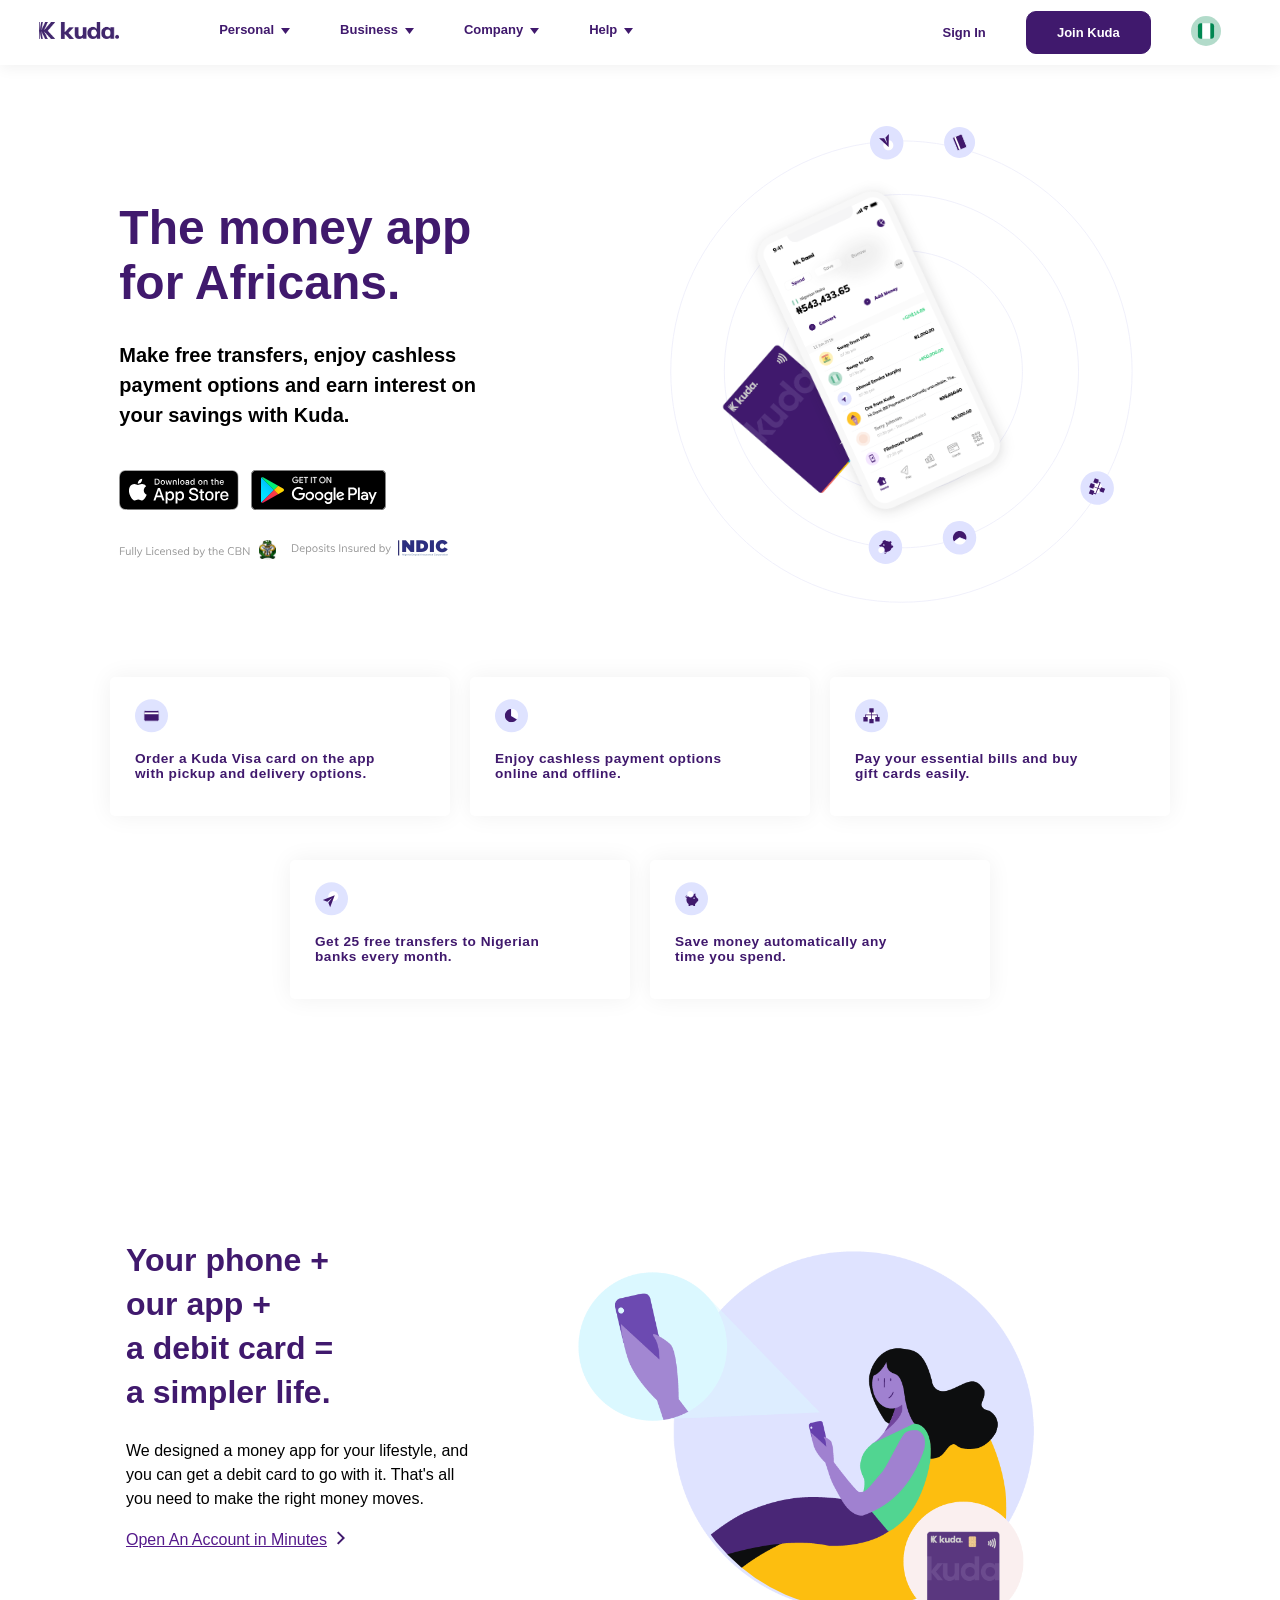
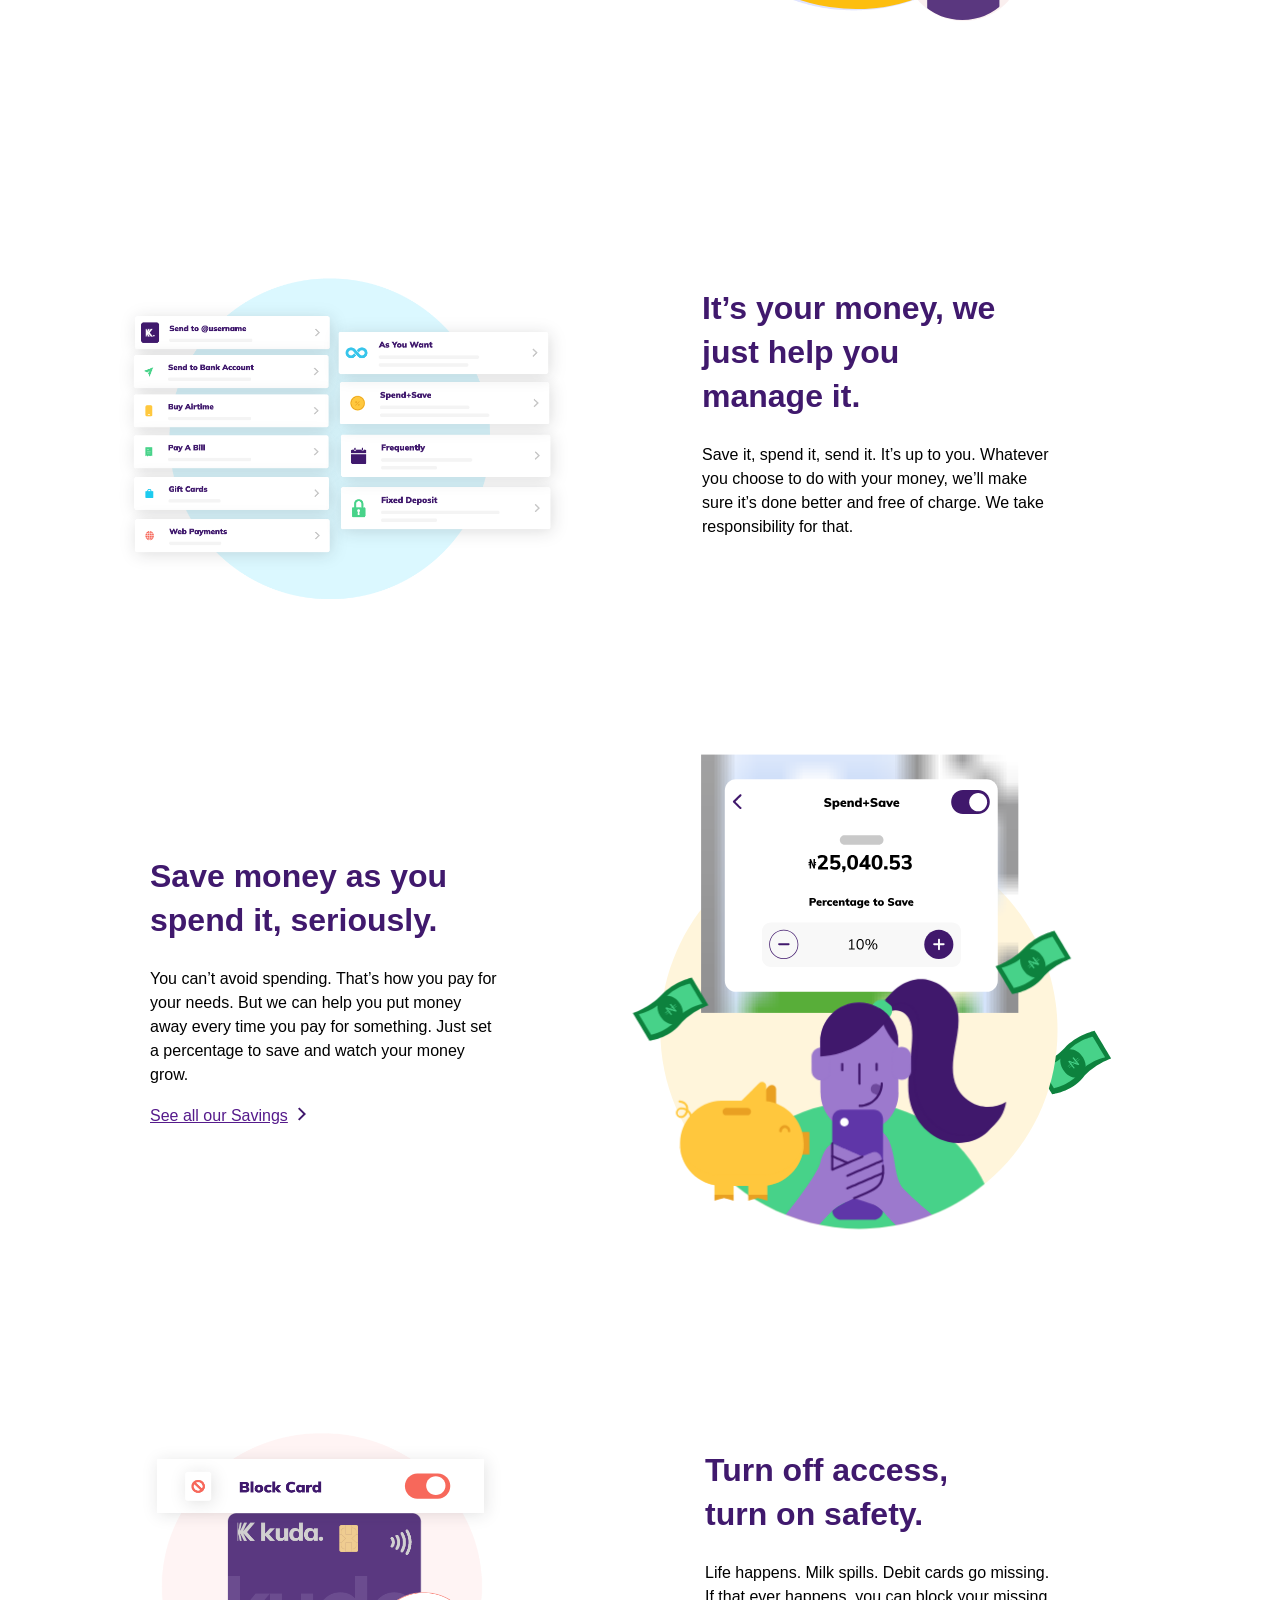
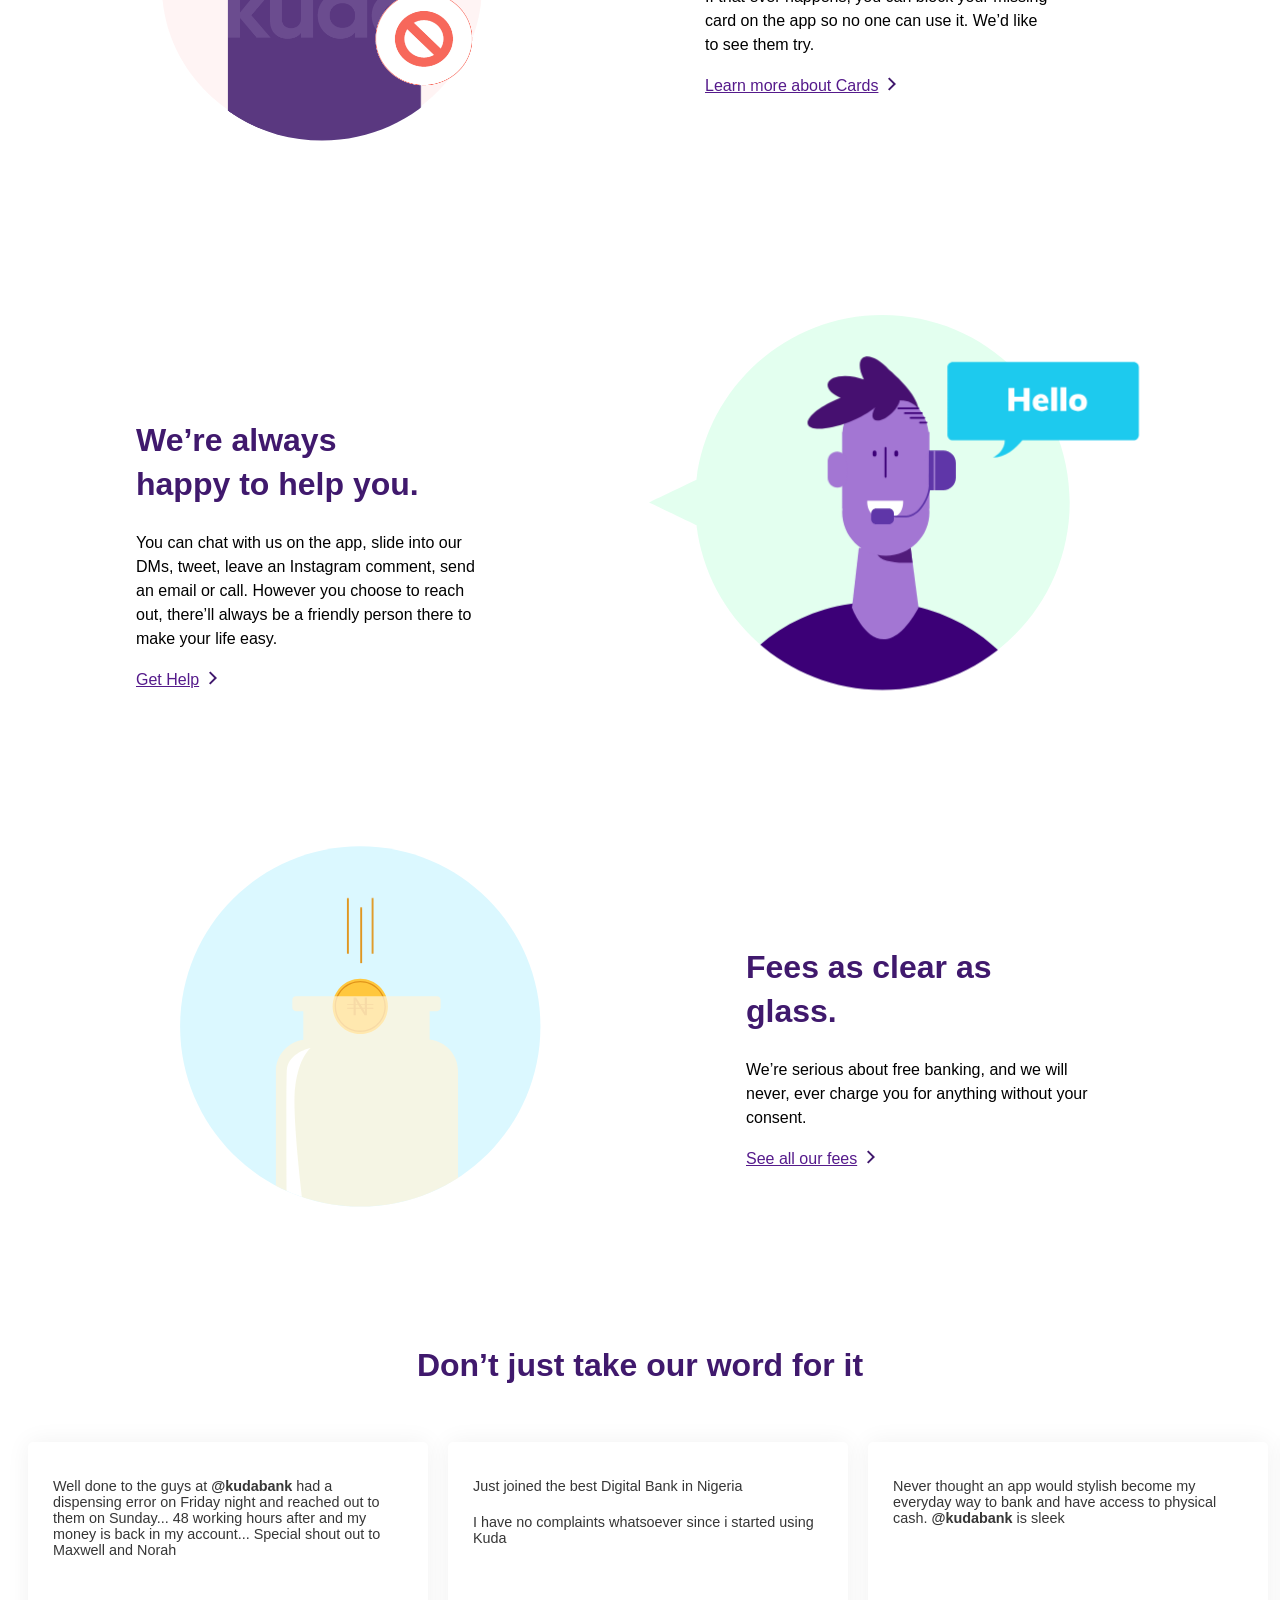
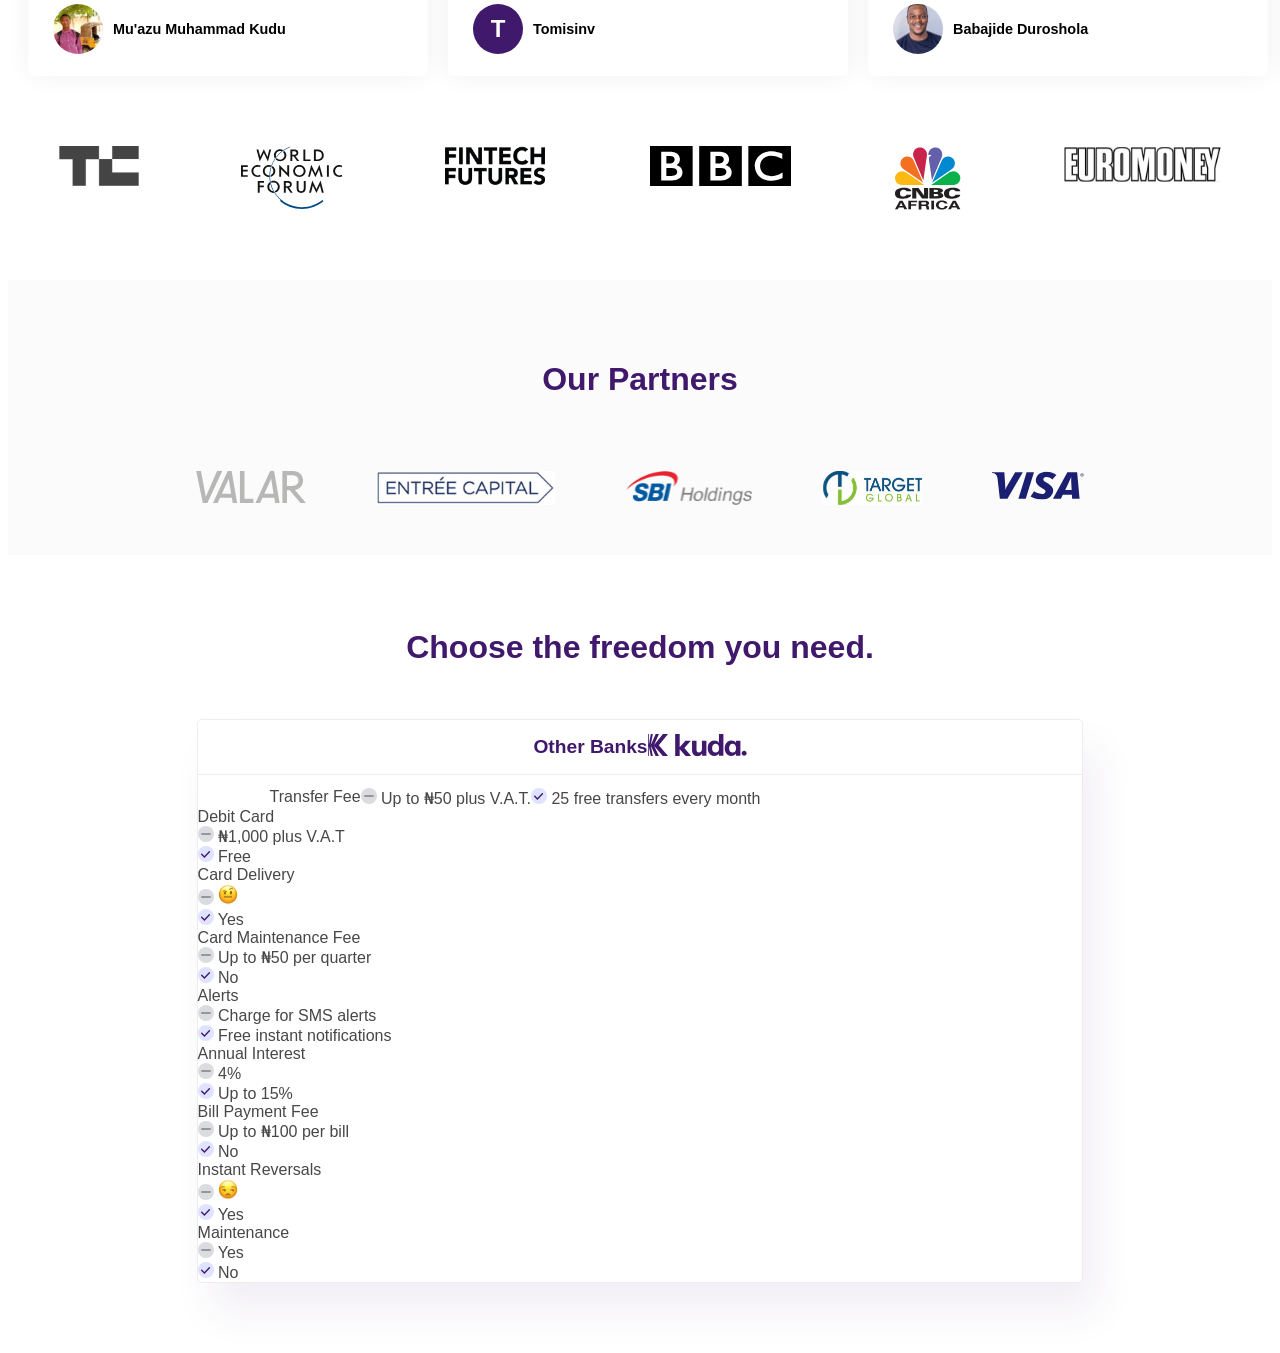
==== commit ca95fc51: "linked Css file" ====
--- a/index.html
+++ b/index.html
@@ -5,7 +5,7 @@
     <meta name="viewport" content="width=device-width, initial-scale=1.0">
     <title>Kuda | The Money App for Africans | Open an Account in Minutes</title>
     <link rel="icon" type="image/x-icon" href="./ASSETS/icon/Kuda icon.webp">
-    <link rel="stylesheet" href="./CSS/Kuda.css">
+    <link rel="stylesheet" href="./CSS/index.css">
 </head>
 <body>
     <section class="flex-container">
--- a/CSS/index.css
+++ b/CSS/index.css
@@ -0,0 +1,452 @@
+@keyframes ade {
+    from {
+        transform: translateY(0px);
+    }
+
+    to {
+        transform: translateY(-5px);
+    }
+}
+
+@keyframes cupcakes {
+    from {
+        transform: translateX(0px);
+
+    }
+    to {
+        transform: translateX(-3000px);
+    }
+}
+
+
+nav {
+    background-color: #ffffff;
+    height: 65px;
+    width: 100vw;
+    position: fixed;
+    top: 0px;
+    left: 0px;
+    box-shadow: 0px 4px 13px rgba(0,0,0,0.05);
+    display: flex;
+    justify-content: space-evenly;
+    align-items: center;
+    gap: 300px;
+}
+
+#flag {
+    margin-right: 50px;
+}
+
+.ki {
+    margin-left: 30px;
+}
+
+.navbar {
+    text-decoration: none;
+    color: #40196d;
+    font-size: 13px;
+    font-family: sans-serif;
+    font-weight: bold;
+}
+
+#button {
+    background-color: #40196d;
+    border: 1px solid #40196d;
+    color: #ffffff;
+    border-radius: 10px;
+    width: 125px;
+    height: 43px;
+    padding: 1px 20px;
+    font-family: sans-serif;
+    text-align: center;
+    font-size: 13px;
+    font-weight: bold;
+}
+
+button:hover {
+    background-color: #40196d;
+    color: #ffffff;
+    border: 1px solid #40196d;
+    border-radius: 10px;
+    width: 125px;
+    height: 43px;  
+    padding: 1px 20px;
+    font-family: sans-serif;
+    text-align: center;
+    font-size: 13px;
+    font-weight: bold;
+    cursor: pointer;
+    animation: ade 1s ;
+}
+
+.info {
+    display: flex;
+    gap: 50px;
+}
+
+.one {
+    border: 0;
+    margin: 0;
+    padding: 0;
+    vertical-align: baseline;
+    font-size: 3rem;
+    line-height: 1.15;
+    color: #40196d;
+    font-weight: 900;
+    margin-bottom: 30px;
+    text-align: left;
+    font-family: sans-serif;
+} 
+
+.ii {
+    display: flex;
+    gap: 100px;
+}
+
+.nbf {
+    display: flex;
+    align-items: center;
+    gap: 40px;
+}
+
+.main1 {
+    display: flex;
+}
+
+#two {
+    border: 0;
+    font-family: sans-serif;
+    margin: 0;
+    padding: 0;
+    vertical-align: baseline;
+    line-height: 1.5;
+    color: black;
+    font-weight: 600;
+    font-size: 1.25rem;
+    margin-bottom: 40px;
+    text-align: left;
+}
+
+.seconddiv {
+    display: flex;
+    flex-direction: row;
+    gap: 12px;
+    margin-bottom: 30px;
+}
+
+.store {
+    cursor: pointer;
+}
+
+.arrow {
+    padding-left: 7px;
+}
+
+.thirddiv {
+    display: flex;
+    flex-direction: row;
+    gap: 15px;
+    margin-top: 20px;
+}
+
+.firstdiv {
+    color: #979797;
+    border: 0;
+    margin: 0;
+    padding: 0;
+    vertical-align: baseline;
+    max-width: 405px;
+    margin: 0 auto;
+    margin-top: 12rem;
+}
+
+.p1 {
+    font-size: 13.65px;
+    font-family: sans-serif;
+    color: #40196d;
+    font-weight: bold;
+    width: 240.63px;
+    height: 40.94px;
+}
+
+.div1 {
+    background-color: #ffffff;
+    width: 290px;
+    height: 95px;
+    border: 0;
+    margin: 0;
+    vertical-align: baseline;
+    box-shadow: 0 0 25px rgba(0,0,0,.06);
+    padding: 22px 25px;
+    margin-bottom: 20px;
+    border-radius: 5px;
+    letter-spacing: 0.5px;
+}
+
+.main2 {
+    display: flex;
+    flex-wrap: wrap;
+    justify-content: center;
+    gap: 20px;
+    margin-top: 3rem;
+}
+
+.main3 {
+    display: flex;
+    flex-wrap: wrap;
+    justify-content: center;
+    gap: 20px;
+    margin-top: 1.5rem;
+}
+
+h1 {
+    color: #40196d;
+    font-family: sans-serif;
+    font-weight: 900;
+    margin-bottom: 25px;
+    font-size: 2rem;
+    line-height: 1.38;
+}
+
+.p3 {
+    font-size: 1rem;
+    line-height: 1.5;
+    color: black;
+    max-width: 350px;
+    font-family: sans-serif;
+    margin-bottom: 20px;
+}
+
+.a {
+    font-family: sans-serif;
+    margin-right: 6px;
+}
+
+.div2 {
+    width: 380px;
+    height: 290.9px;
+}
+
+.div3 {
+    width: 380px;
+    height: 234.43px;
+    margin-right: 8rem;
+}
+
+.div4 {
+    width: 380px;
+    height: 245.98px;
+}
+
+.div5 {
+    width: 380px;
+    height: 224.97px;
+    margin-right: 8rem;
+}
+
+.div6 {
+    width: 380px;
+    height: 245.98px;
+}
+
+.div7 {
+    width: 380px;
+    height: 210.97px;
+}
+
+.main4 {
+    display: flex;
+    justify-content: center;
+    gap: 3rem;
+    margin-top: 12rem;
+}
+
+.main5 {
+    display: flex;
+    justify-content: center;
+    gap: 7rem;
+    margin-top: 8rem;
+}
+
+.main6 {
+    display: flex;
+    justify-content: center;
+    gap: 5rem;
+    margin-top: 8rem;
+}
+
+.main7 {
+    display: flex;
+    justify-content: center;
+    margin-top: 10rem;
+    gap: 8rem;
+}
+
+.main8 {
+    display: flex;
+    justify-content: center;
+    margin-top: 10rem;
+    gap: 8rem;
+}
+
+.main9 {
+    display: flex;
+    justify-content: center;
+    margin-top: 14rem;
+    gap: 12rem;
+}
+
+.h1 {
+    text-align: center;
+    margin-top: 8rem;
+}
+
+.diva {
+    border: 0;
+    font: 1rem;
+    margin: 0;
+    vertical-align: baseline;
+    display: flex;
+    flex-direction: column;
+    justify-content: space-between;
+    background-color: white;
+    border-radius: 5px;
+    box-shadow: 0 0 25px rgba(0,0,0,.06);
+    padding: 22px 25px;
+    margin-left: 20px;
+    width: 350px;
+    height: 190px;
+}
+
+.main10 {
+    border: 0;
+    margin: 0;
+    padding: 0;
+    vertical-align: baseline;
+    animation: cupcakes 120s linear 0s infinite alternate none running; 
+    display: flex;
+    margin-top: 55px;
+    min-width: 2800px;
+    position: relative; 
+    z-index: -1;
+}
+
+.div8 {
+    color: rgb(54, 54, 54);
+    font-family: sans-serif;
+    font-size: 0.9rem;
+}
+
+.div9 {
+    display: flex;
+    color: black;
+    font-weight: bold;
+    font-family: sans-serif;
+    font-size: 0.9rem;
+    align-items: center;
+}
+
+.img1 {
+    border-radius: 100px;
+    height: 50px;
+    width: 50px;
+    margin-right: 10px;
+}
+
+.div10 {
+    align-items: center;
+    background: #40196d;
+    border-radius: 100px;
+    color: #fff;
+    display: flex;
+    font-size: 1.5rem;
+    font-weight: 900;
+    height: 50px;
+    justify-content: center;
+    width: 50px;
+    margin-right: 10px;
+}
+
+.main11 {
+    margin-top: 70px;
+    margin-bottom: 70px;
+}
+
+.div11 {
+    display: flex;
+    justify-content: space-around;
+}
+
+.main12 {
+    margin-top: 70px;
+    background-color: #fbfbfb;
+    padding-top: 50px;
+    padding-bottom: 50px;
+}
+
+.head1 {
+    text-align: center;
+    margin-bottom: 70px;
+}
+
+.div12 {
+    display: flex;
+    justify-content: center;
+    gap: 70px;
+}
+
+.head2 {
+    text-align: center;
+    margin-top: 70px;
+    margin-bottom: 50px;
+}
+
+.main13 {
+    margin-bottom: 70px;
+}
+
+.div13 {
+    color: rgb(71, 71, 71);
+    font-family: sans-serif;
+    padding: 0;
+    vertical-align: baseline;
+    background: #fff;
+    border: 1px solid hsla(228,7%,87%,.5);
+    border-radius: 5px;
+    box-shadow: 15px 30px 40px rgba(64,25,109,.07);
+    width: 70%;
+    margin: 0 auto;
+}
+
+.h2 {
+    color: #40196d;
+    font-size: 1.2rem;
+    font-weight: 900;
+}
+
+.div14 {
+    vertical-align: baseline;
+    display: flex;
+    padding-left: 72px;
+    padding-right: 72px;
+    align-items: center;
+    justify-content: center;
+}
+
+.div15 {
+    vertical-align: baseline;
+    display: flex;
+    border-top: 1px solid hsla(228,7%,87%,.5);
+    padding-left: 72px;
+    padding-right: 72px;
+    padding-top: 13px;
+}
+
+/* .div16, .div17, .div18, .div19, .div20, .div21, .div22, .div23 {
+    vertical-align: baseline;
+    display: flex;
+    border-top: 1px solid hsla(228,7%,87%,.5);
+    padding-left: 72px;
+    padding-right: 72px;
+    padding-top: 13px;
+} */
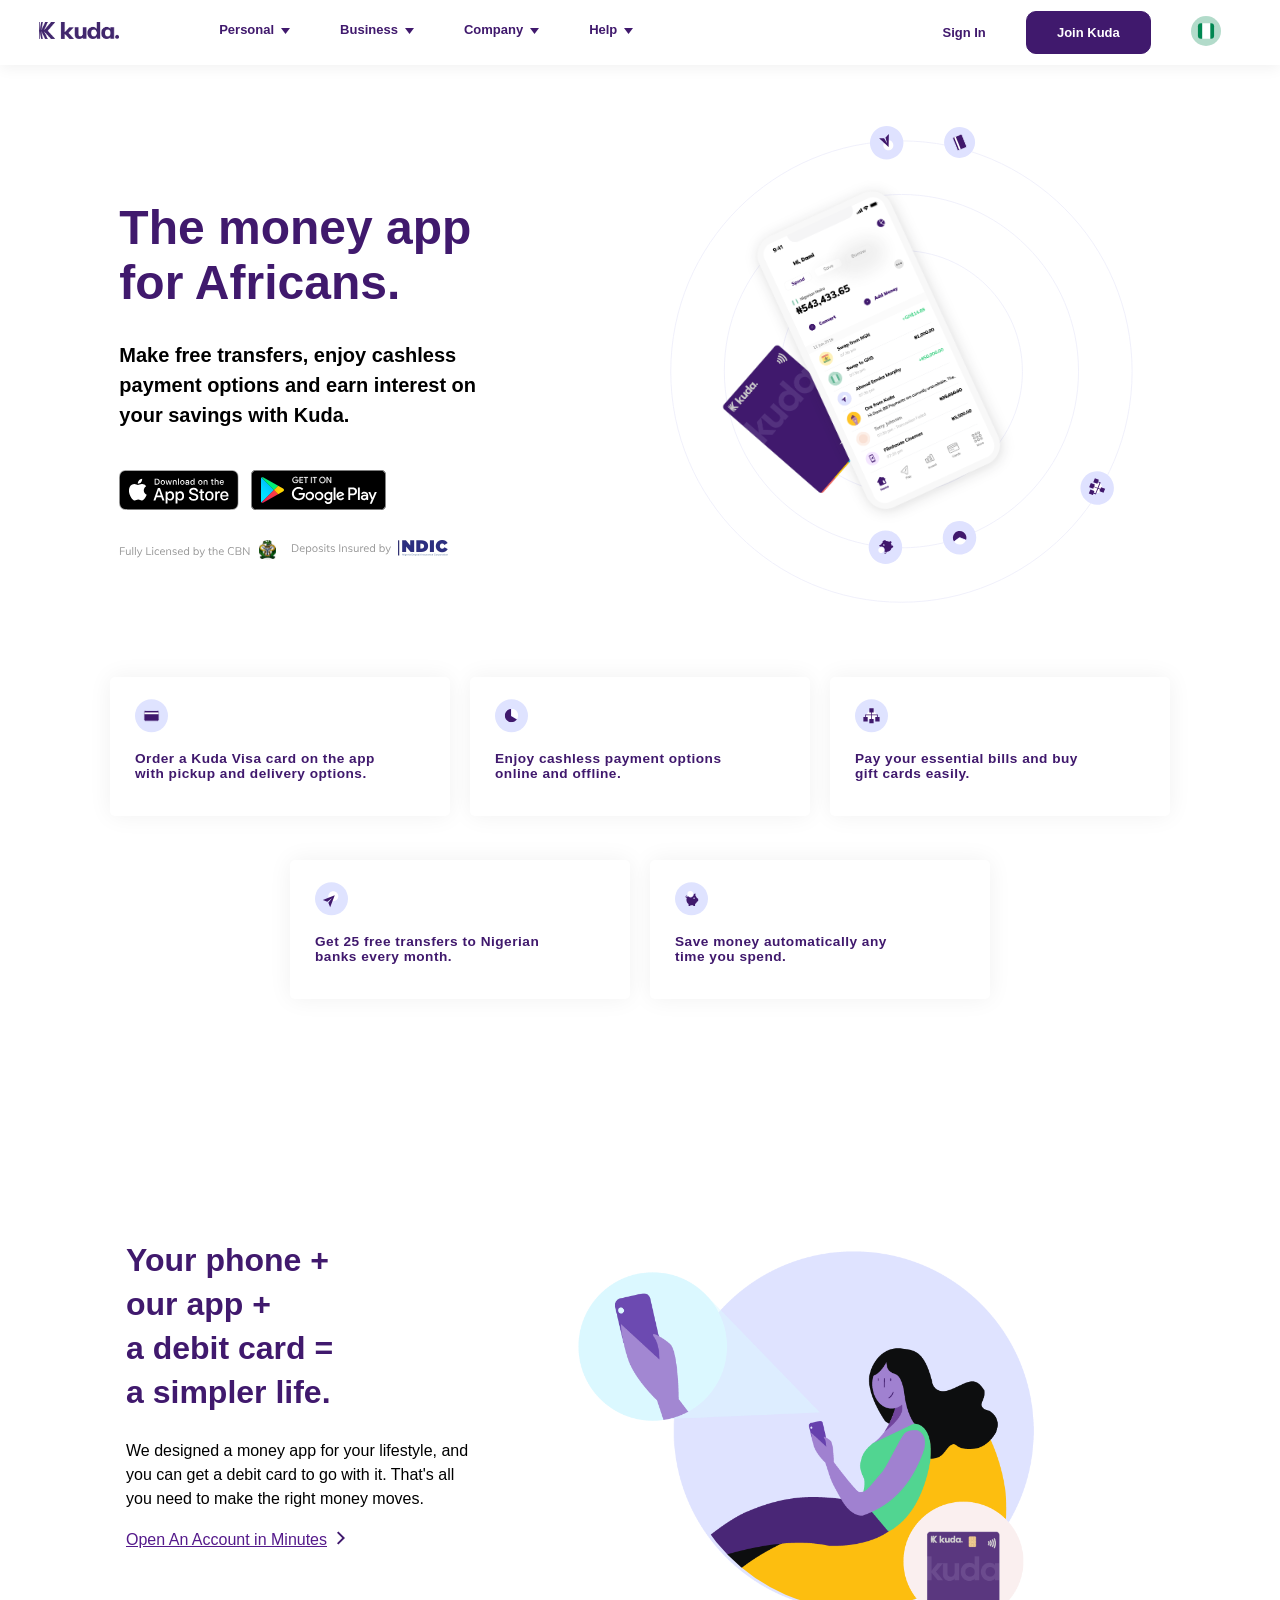
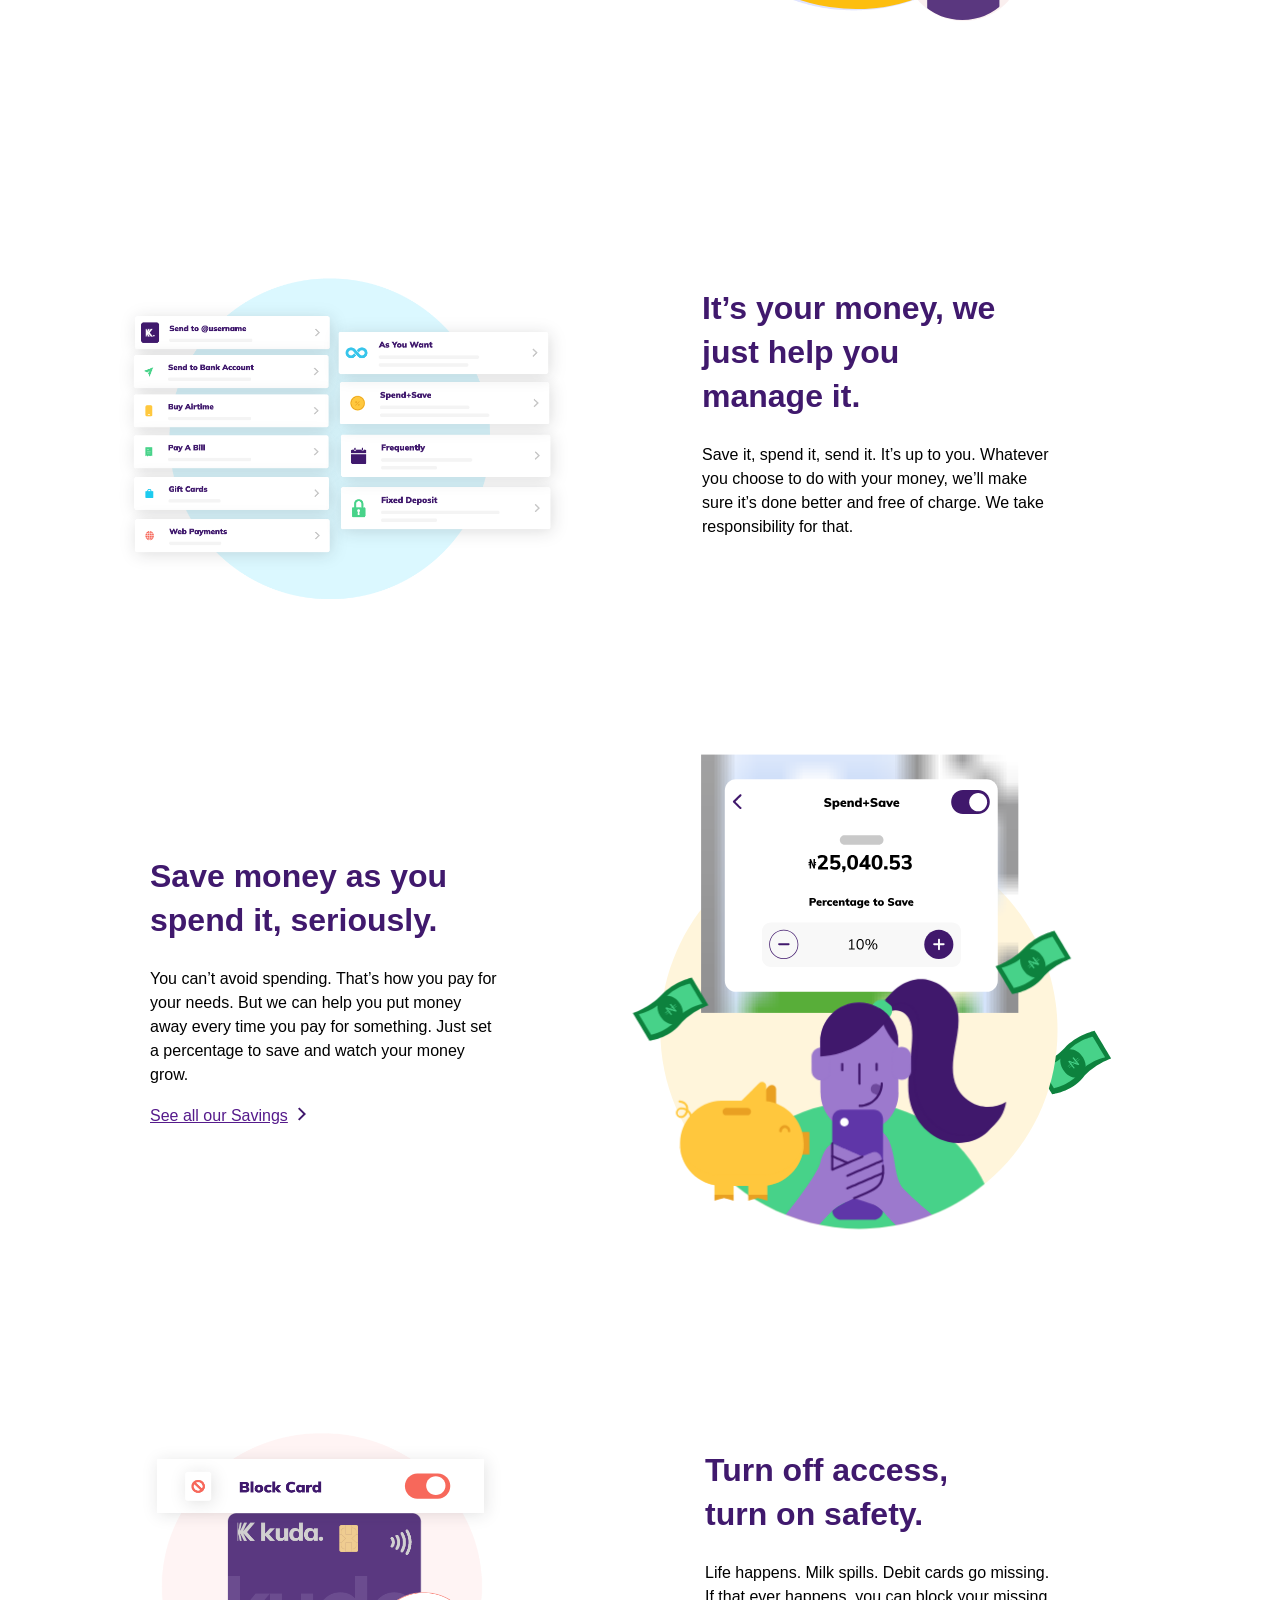
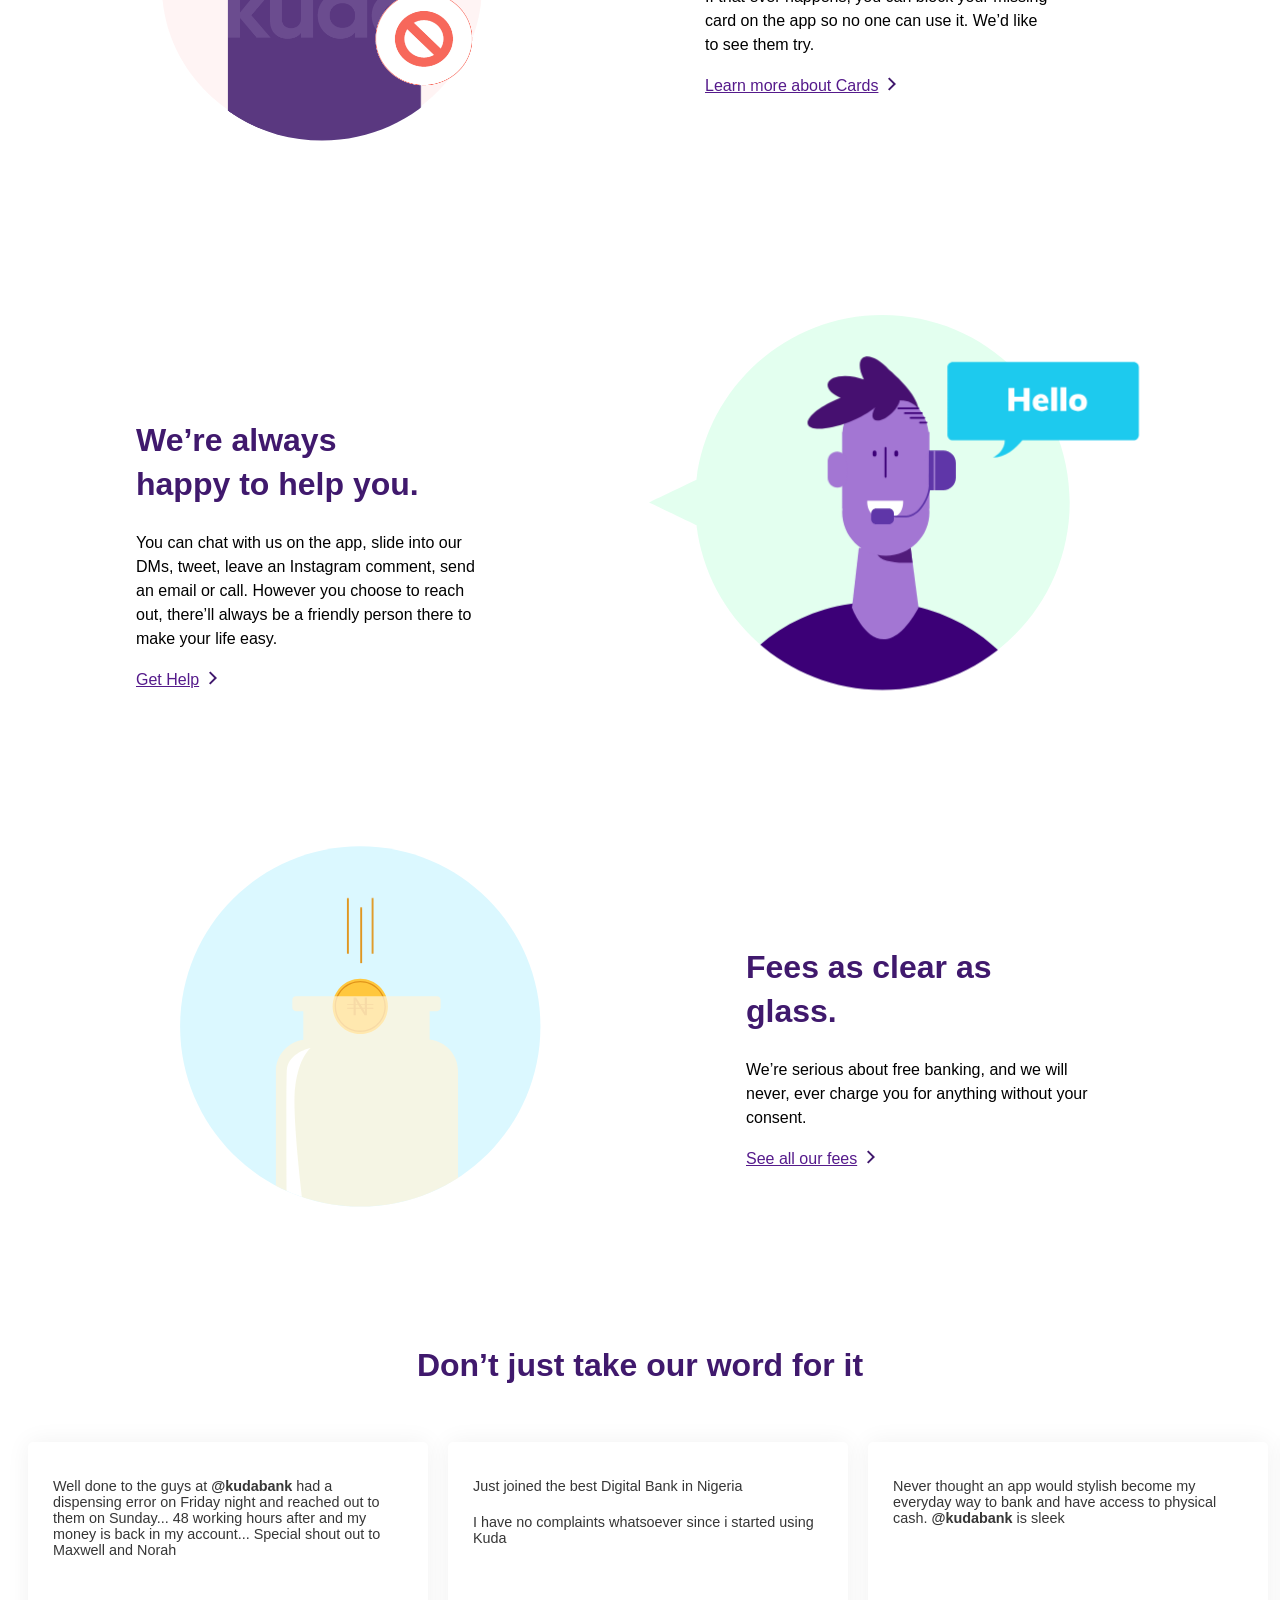
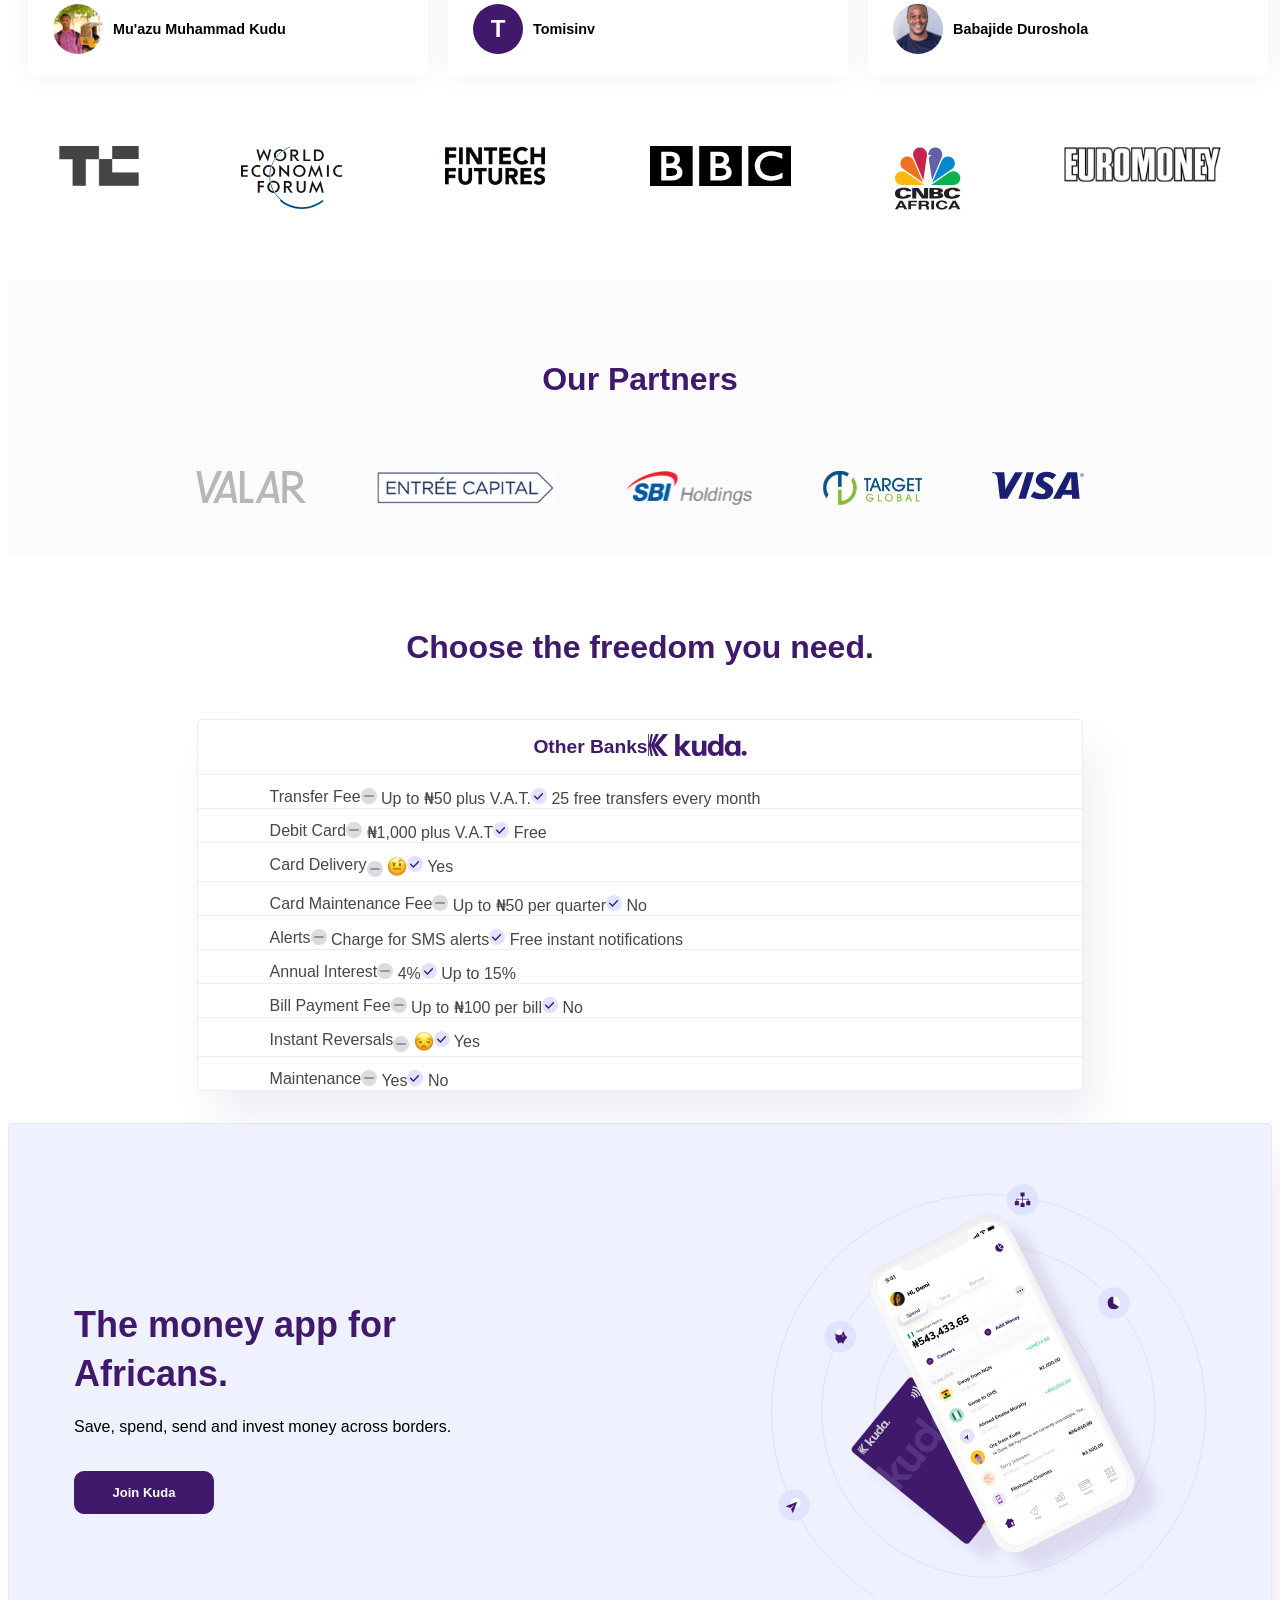
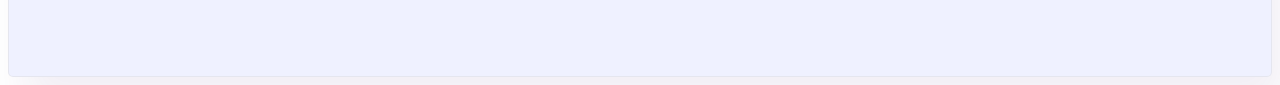
==== commit 224b61dc: "Made a some changes to .main14 and .main13" ====
--- a/index.html
+++ b/index.html
@@ -358,6 +358,16 @@
                 </div>
             </div>
         </main>
+        <main class="main14">
+            <div class="div24">
+                <h2 class="h5">The money app for Africans.</h2>
+                <p class="para1">Save, spend, send and invest money across borders.</p>
+                <button id="button1">Join Kuda</button>
+            </div>
+            <div>
+                <svg width="435" height="412" viewBox="0 0 435 412" fill="none"><circle opacity="0.4" cx="217.5" cy="227.381" r="113.766" stroke="#CACACA"></circle><circle opacity="0.4" cx="217.5" cy="227.381" r="217" stroke="#CACACA"></circle><path opacity="0.4" d="M384.065 226.987C384.065 318.76 309.493 393.158 217.5 393.158C125.507 393.158 50.9348 318.76 50.9348 226.987C50.9348 135.215 125.507 60.8161 217.5 60.8161C309.493 60.8161 384.065 135.215 384.065 226.987Z" stroke="#CACACA"></path><circle cx="23.0841" cy="321.14" r="15.7609" fill="#DFE3FF"></circle><path d="M20.0323 318.8C20.0323 316.177 22.1587 314.05 24.7817 314.05C27.4047 314.05 29.5311 316.177 29.5311 318.8C29.5311 321.423 27.4047 323.549 24.7817 323.549C22.1587 323.549 20.0323 321.423 20.0323 318.8Z" fill="white"></path><path d="M23.42 320.636L19.0664 323.982L14.8082 322.255L26.2067 317.849L21.8009 329.247L20.0734 324.989L23.42 320.636Z" fill="#40196D"></path><circle cx="69.3478" cy="152.517" r="15.7609" fill="#DFE3FF"></circle><circle cx="68.2019" cy="147.818" r="2.71507" fill="white"></circle><path d="M75.0415 152.001H74.6389C74.3561 151.125 73.7719 150.263 73.1146 149.623V147.626C73.1146 147.566 73.0513 147.517 72.9909 147.517C72.4084 147.517 71.8833 147.796 71.5541 148.226C71.4633 149.895 70.0735 151.224 68.3828 151.224C67.3755 151.224 66.4751 150.752 65.8934 150.018C65.6726 150.256 65.4728 150.516 65.2996 150.793C65.2932 150.801 65.2859 150.808 65.2801 150.816C65.1834 150.959 65.0228 151.044 64.8508 151.044C64.5656 151.044 64.3334 150.812 64.3334 150.527C64.3334 150.305 64.4744 150.108 64.6842 150.037C64.8561 149.979 64.948 149.793 64.8896 149.62C64.8315 149.449 64.6451 149.357 64.4731 149.415C63.9968 149.577 63.6766 150.024 63.6766 150.527C63.6766 151.174 64.2021 151.7 64.8484 151.701C64.633 152.269 64.4964 152.885 64.4964 153.528C64.4964 155.146 65.2276 156.687 66.5421 157.663V158.874C66.5421 159.245 66.8797 159.56 67.2505 159.56H67.7197C68.0905 159.56 68.4043 159.245 68.4043 158.874V158.537C69.2807 158.757 70.157 158.757 70.9238 158.537V158.874C70.9238 159.245 71.2893 159.56 71.66 159.56H72.1291C72.4998 159.56 72.786 159.245 72.786 158.874V157.663C73.6623 157.006 74.3217 156.054 74.6389 155.069H75.0415C75.4121 155.069 75.7436 154.739 75.7436 154.368V152.687C75.7436 152.317 75.4121 152.001 75.0415 152.001ZM71.8289 152.648C71.4375 152.648 71.1202 152.331 71.1202 151.94C71.1202 151.548 71.4374 151.231 71.8289 151.231C72.2204 151.231 72.5379 151.548 72.5379 151.94C72.5378 152.331 72.2203 152.648 71.8289 152.648Z" fill="#40196D"></path><g filter="url(#filter0_d_41916_2417)"><path d="M254.187 290.436L198.905 358.388C197.423 360.209 194.75 360.484 192.929 359.002L82.1042 268.841C80.2833 267.36 80.0084 264.686 81.4898 262.865L136.772 194.914C138.253 193.093 140.927 192.818 142.747 194.299L253.563 284.453C255.401 285.933 255.668 288.615 254.187 290.436Z" fill="#40196D" stroke="#DBDCE0" stroke-opacity="0.5"></path><path d="M147.863 204.606C147.225 204.071 146.265 203.499 145.221 203.05C144.279 202.652 143.311 202.345 142.297 202.193C141.921 202.143 141.68 202.38 141.572 202.612C141.428 202.927 141.612 203.35 141.949 203.448C142.168 203.514 142.385 203.562 142.602 203.61C144.076 203.945 145.442 204.511 146.665 205.41C148.125 206.47 149.335 207.759 150.154 209.37C150.353 209.756 150.519 210.163 150.727 210.557C150.927 210.96 151.449 211.048 151.762 210.742C151.914 210.594 152.021 210.424 151.945 210.202C151.89 210.013 151.845 209.832 151.765 209.655C150.958 207.733 149.764 206.089 147.863 204.606ZM146.262 206.909C145.959 206.71 145.662 206.484 145.351 206.296C144.237 205.597 143.01 205.176 141.725 204.964C141.429 204.915 141.222 205.051 141.069 205.278C140.87 205.581 140.949 206.094 141.395 206.217C141.577 206.268 141.759 206.32 141.931 206.365C142.925 206.58 143.846 206.945 144.715 207.492C145.782 208.168 146.666 209.031 147.317 210.121C147.606 210.613 147.846 211.145 148.119 211.655C148.175 211.764 148.24 211.881 148.334 211.942C148.572 212.103 148.828 212.104 149.07 211.964C149.319 211.815 149.393 211.586 149.339 211.318C149.302 211.127 149.245 210.921 149.165 210.744C148.514 209.221 147.544 207.952 146.262 206.909ZM144.624 209.276C143.655 208.44 142.564 207.969 141.361 207.775C141.225 207.744 141.083 207.741 140.953 207.764C140.691 207.79 140.417 208.048 140.388 208.281C140.338 208.657 140.468 208.891 140.797 208.998C141.008 209.074 141.243 209.121 141.46 209.169C143 209.541 144.19 210.381 144.984 211.748C145.178 212.081 145.338 212.436 145.515 212.789C145.571 212.898 145.636 213.015 145.721 213.068C145.948 213.221 146.212 213.212 146.446 213.082C146.68 212.951 146.797 212.71 146.752 212.449C146.732 212.337 146.692 212.208 146.654 212.097C146.219 210.958 145.571 209.983 144.624 209.276ZM142.016 212.345C142.454 212.653 142.744 213.065 142.91 213.569C142.95 213.697 143.007 213.824 143.072 213.941C143.222 214.19 143.506 214.294 143.825 214.217C144.083 214.155 144.264 213.933 144.262 213.659C144.26 213.465 144.24 213.273 144.178 213.094C143.789 211.977 143.037 211.189 141.962 210.698C141.47 210.475 140.945 210.352 140.41 210.381C140.076 210.398 139.87 210.631 139.832 210.953C139.806 211.3 139.994 211.581 140.32 211.653C140.428 211.677 140.546 211.71 140.653 211.716C141.172 211.786 141.627 211.996 142.016 212.345Z" fill="#CACACA"></path><path d="M147.863 204.606C149.764 206.089 150.958 207.733 151.774 209.663C151.855 209.84 151.9 210.021 151.954 210.21C152.021 210.424 151.924 210.602 151.771 210.75C151.441 211.058 150.927 210.96 150.737 210.565C150.546 210.169 150.372 209.772 150.164 209.378C149.335 207.758 148.135 206.477 146.674 205.418C145.443 204.528 144.078 203.962 142.612 203.618C142.395 203.57 142.176 203.504 141.959 203.456C141.622 203.358 141.437 202.935 141.581 202.62C141.69 202.388 141.931 202.151 142.307 202.201C143.321 202.353 144.288 202.66 145.23 203.057C146.273 203.489 147.225 204.071 147.863 204.606Z" fill="#CACACA"></path><path d="M146.262 206.908C147.535 207.944 148.522 209.211 149.171 210.717C149.251 210.894 149.308 211.1 149.345 211.291C149.399 211.559 149.317 211.797 149.076 211.937C148.826 212.086 148.568 212.068 148.34 211.915C148.246 211.854 148.181 211.737 148.125 211.628C147.852 211.117 147.621 210.593 147.323 210.094C146.664 209.014 145.79 208.158 144.721 207.464C143.852 206.918 142.931 206.553 141.937 206.337C141.757 206.303 141.573 206.233 141.401 206.189C140.965 206.075 140.876 205.554 141.075 205.251C141.236 205.014 141.435 204.887 141.731 204.936C143.034 205.147 144.251 205.561 145.357 206.268C145.654 206.494 145.959 206.71 146.262 206.908Z" fill="#CACACA"></path><path d="M144.624 209.276C145.562 209.975 146.219 210.958 146.662 212.088C146.71 212.206 146.748 212.317 146.76 212.44C146.805 212.7 146.698 212.95 146.454 213.072C146.212 213.211 145.956 213.211 145.728 213.058C145.634 212.997 145.577 212.87 145.523 212.779C145.338 212.436 145.185 212.072 144.992 211.738C144.198 210.371 143.007 209.531 141.468 209.159C141.241 209.103 141.024 209.055 140.805 208.989C140.467 208.873 140.346 208.647 140.396 208.271C140.433 208.029 140.689 207.773 140.961 207.754C141.101 207.739 141.235 207.752 141.368 207.765C142.574 207.977 143.655 208.44 144.624 209.276Z" fill="#CACACA"></path><path d="M142.016 212.345C141.635 211.986 141.172 211.786 140.655 211.734C140.538 211.719 140.43 211.695 140.321 211.671C140.004 211.589 139.808 211.317 139.834 210.97C139.862 210.64 140.077 210.415 140.411 210.398C140.955 210.36 141.472 210.492 141.963 210.716C143.046 211.196 143.791 211.994 144.179 213.111C144.242 213.29 144.271 213.491 144.264 213.677C144.258 213.96 144.085 214.172 143.827 214.234C143.508 214.311 143.214 214.2 143.074 213.958C143.009 213.841 142.952 213.715 142.912 213.586C142.744 213.065 142.446 212.662 142.016 212.345Z" fill="#CACACA"></path><g opacity="0.13"><mask id="mask0_41916_2417" style="mask-type:alpha" maskUnits="userSpaceOnUse" x="104" y="217" width="86" height="90"><path d="M142.1 290.369L137.764 295.699L124.504 295.658L132.503 302.165L128.774 306.749L104.109 286.682L107.838 282.099L122.637 294.139L119.857 281.721L124.308 276.249L127.201 290.471L142.1 290.369Z" fill="#DFE3FF"></path><path d="M134.161 264.138L137.89 259.555L155.508 273.888L151.779 278.472L149.806 276.866C150.544 279.317 149.931 281.751 147.965 284.167C146.385 286.109 144.429 287.194 142.096 287.422C139.783 287.627 137.487 286.802 135.208 284.948L124.391 276.147L128.12 271.564L138.373 279.906C139.548 280.862 140.712 281.278 141.867 281.154C142.998 281.011 143.997 280.407 144.864 279.341C145.828 278.157 146.235 276.913 146.084 275.61C145.934 274.307 145.131 273.063 143.675 271.878L134.161 264.138Z" fill="#DFE3FF"></path><path d="M144.056 237.579L147.785 232.996L172.451 253.062L168.722 257.646L166.643 255.954C167.259 258.7 166.556 261.316 164.532 263.803C162.586 266.195 160.027 267.518 156.854 267.771C153.677 267.981 150.785 267.026 148.177 264.904C145.57 262.783 144.057 260.155 143.64 257.021C143.219 253.844 143.981 251.059 145.928 248.667C147.951 246.18 150.369 244.959 153.183 245.004L144.056 237.579ZM156.627 261.859C158.314 261.657 159.736 260.845 160.892 259.424C162.048 258.003 162.544 256.458 162.38 254.789C162.191 253.1 161.369 251.664 159.913 250.479C158.456 249.294 156.894 248.791 155.227 248.969C153.535 249.129 152.112 249.919 150.955 251.34C149.799 252.761 149.306 254.328 149.474 256.04C149.639 257.709 150.45 259.136 151.906 260.321C153.362 261.506 154.936 262.018 156.627 261.859Z" fill="#DFE3FF"></path><path d="M168.071 222.457L171.799 217.874L189.418 232.207L185.689 236.79L183.61 235.099C184.207 237.868 183.494 240.496 181.47 242.983C179.543 245.352 176.993 246.662 173.821 246.915C170.644 247.126 167.751 246.17 165.144 244.049C162.537 241.928 161.024 239.3 160.607 236.166C160.186 232.989 160.939 230.216 162.866 227.847C164.889 225.36 167.317 224.127 170.149 224.148L168.071 222.457ZM173.594 241.004C175.262 240.825 176.674 240.025 177.83 238.604C178.986 237.183 179.482 235.638 179.318 233.969C179.149 232.257 178.336 230.808 176.88 229.624C175.423 228.439 173.851 227.947 172.165 228.149C170.473 228.309 169.05 229.099 167.893 230.52C166.737 231.942 166.253 233.496 166.441 235.184C166.606 236.854 167.416 238.281 168.873 239.465C170.329 240.65 171.903 241.163 173.594 241.004Z" fill="#DFE3FF"></path></mask><g mask="url(#mask0_41916_2417)"><rect x="91.2659" y="292.754" width="108.877" height="41.6997" transform="rotate(-50.87 91.2659 292.754)" fill="#DFE3FF"></rect></g></g><g clip-path="url(#clip0_41916_2417)"><path d="M103.864 247.805L108.881 251.886L107.698 253.34L106.966 252.744C107.101 253.117 107.133 253.488 107.063 253.858C106.992 254.228 106.826 254.575 106.563 254.898C106.053 255.524 105.497 255.85 104.895 255.875C104.294 255.901 103.639 255.626 102.933 255.051L99.9461 252.621L101.161 251.128L104.178 253.582C104.785 254.076 105.301 254.063 105.724 253.542C105.976 253.232 106.075 252.895 106.019 252.532C105.963 252.169 105.764 251.848 105.421 251.569L102.641 249.308L103.864 247.805ZM106.212 240.247L113.516 246.19L112.317 247.663L111.574 247.059C111.708 247.42 111.735 247.798 111.655 248.193C111.575 248.588 111.393 248.961 111.109 249.31C110.76 249.739 110.34 250.032 109.845 250.189C109.351 250.345 108.829 250.353 108.276 250.216C107.724 250.079 107.193 249.801 106.679 249.382C106.164 248.963 105.787 248.503 105.547 247.996C105.307 247.488 105.215 246.981 105.271 246.473C105.328 245.966 105.533 245.497 105.887 245.062C106.161 244.726 106.483 244.478 106.847 244.314C107.214 244.153 107.583 244.097 107.957 244.149L104.997 241.741L106.212 240.247ZM110.636 246.789C110.543 246.385 110.261 245.99 109.785 245.604C109.317 245.222 108.876 245.029 108.459 245.023C108.041 245.017 107.688 245.196 107.393 245.558C107.092 245.927 106.984 246.316 107.069 246.725C107.153 247.133 107.427 247.525 107.889 247.901C108.364 248.288 108.814 248.484 109.241 248.491C109.668 248.499 110.03 248.317 110.33 247.948C110.627 247.576 110.73 247.194 110.636 246.789ZM113.136 236.408L118.153 240.49L116.954 241.963L116.211 241.359C116.345 241.72 116.372 242.098 116.292 242.493C116.212 242.888 116.03 243.261 115.746 243.61C115.392 244.045 114.975 244.342 114.493 244.503C114.011 244.664 113.499 244.68 112.953 244.548C112.407 244.417 111.88 244.141 111.365 243.722C110.85 243.304 110.467 242.838 110.217 242.323C109.967 241.807 109.869 241.294 109.921 240.778C109.974 240.262 110.176 239.791 110.524 239.362C110.809 239.013 111.139 238.761 111.517 238.608C111.894 238.455 112.273 238.407 112.653 238.465L111.937 237.882L113.136 236.408ZM115.277 241.092C115.187 240.69 114.904 240.296 114.429 239.909C113.954 239.523 113.51 239.326 113.095 239.317C112.68 239.308 112.324 239.49 112.024 239.859C111.723 240.228 111.622 240.622 111.72 241.041C111.818 241.461 112.101 241.861 112.569 242.242C113.038 242.624 113.475 242.815 113.886 242.815C114.297 242.815 114.653 242.628 114.959 242.252C115.262 241.879 115.367 241.494 115.277 241.092ZM104.791 257.062L103.284 258.914L99.3902 259.056L101.664 260.906L100.436 262.415L93.0592 256.414L94.2876 254.904L98.7664 258.548L98.1388 254.876L99.6139 253.063L100.298 257.198L104.791 257.062Z" fill="#CACACA"></path><path d="M97.0649 266.559L91.3673 266.739L95.9947 267.874L95.1016 268.972L90.3813 267.817L94.3346 269.915L93.7848 270.591L89.8249 268.487L93.2377 271.263L93.0231 271.527L85.6465 265.526L85.861 265.262L89.5411 268.256L86.4162 264.58L86.9633 263.907L90.102 267.6L87.7464 262.945L88.6288 261.86L90.9793 266.495L89.7177 260.522L91.1043 258.817L92.4054 264.998L98.4917 264.805L97.0649 266.559Z" fill="#CACACA"></path><path d="M119.163 239.235C119.53 238.783 119.462 238.119 119.01 237.751C118.557 237.384 117.893 237.452 117.526 237.903C117.159 238.355 117.227 239.019 117.679 239.387C118.131 239.754 118.796 239.686 119.163 239.235Z" fill="#CACACA"></path></g><path d="M240.422 305.25L225.571 323.505L226.601 324.344L241.453 306.088L240.422 305.25Z" fill="#00CAF5"></path><path d="M255.109 287.197C255.257 288.314 254.953 289.495 254.19 290.433L241.453 306.088L240.422 305.25L255.109 287.197Z" fill="#48D38A"></path><path d="M225.57 323.505L210.585 341.925L211.616 342.764L226.601 324.344L225.57 323.505Z" fill="#FFC700"></path><path d="M242.036 285.043C241.284 285.967 240.543 286.878 239.803 287.788C240.089 288.269 240.375 288.75 240.661 289.231C240.053 289.979 239.456 290.712 238.848 291.46C238.832 291.424 238.816 291.388 238.789 291.366C237.924 289.737 237.048 288.121 236.183 286.492C235.397 285.016 234.612 283.566 233.826 282.09C233.613 281.714 233.586 281.33 233.77 280.938C233.82 280.821 233.897 280.726 233.963 280.644C234.428 280.073 234.892 279.503 235.356 278.932C235.378 278.905 235.389 278.891 235.412 278.864C238.62 280.526 241.829 282.189 245.049 283.837C244.519 284.489 243.988 285.142 243.447 285.807C242.995 285.53 242.521 285.28 242.036 285.043ZM240.05 284.015C240.05 284.015 240.036 284.004 240.023 283.993C238.827 283.381 237.656 282.767 236.46 282.155C236.46 282.155 236.46 282.155 236.449 282.169C237.169 283.365 237.879 284.574 238.613 285.781C238.682 285.725 240.008 284.094 240.05 284.015Z" fill="#CACACA"></path><path d="M228.957 303.645C228.349 304.392 227.741 305.14 227.133 305.887C227.095 305.878 227.081 305.867 227.043 305.859C224.677 304.77 222.325 303.692 219.96 302.603C219.646 302.461 219.333 302.319 219.019 302.177C218.665 302.001 218.318 302.012 217.974 302.184C217.546 302.378 217.158 302.604 216.762 302.869C216.388 303.107 216.041 303.367 215.684 303.64C215.661 303.667 215.637 303.67 215.615 303.697C215.533 303.631 215.487 303.548 215.417 303.468C215.439 303.441 215.461 303.414 215.483 303.387C216.434 302.218 217.373 301.063 218.324 299.895C218.446 299.745 218.581 299.607 218.759 299.526C219.174 299.322 219.587 299.342 219.993 299.536C220.56 299.839 221.126 300.142 221.706 300.456C222.406 300.845 223.117 301.22 223.817 301.609C224.345 301.903 224.871 302.173 225.399 302.467C225.426 302.489 225.465 302.498 225.492 302.52L225.503 302.506C225.503 302.506 225.489 302.495 225.5 302.481C225.5 302.481 225.487 302.47 225.484 302.446C224.233 300.209 222.985 297.996 221.734 295.759C221.734 295.759 221.734 295.759 221.731 295.735C222.328 295.001 222.925 294.267 223.544 293.506C225.336 296.883 227.141 300.271 228.957 303.645Z" fill="#CACACA"></path><path d="M233.696 297.181C233.195 296.548 232.711 295.951 232.199 295.331C232.234 295.315 232.27 295.299 232.317 295.269C232.638 295.124 232.957 294.954 233.246 294.738C233.757 294.386 234.21 293.941 234.594 293.441C234.779 293.185 234.927 292.921 234.995 292.615C235.029 292.463 235.049 292.299 235.045 292.137C234.989 291.707 234.66 291.417 234.225 291.425C234.063 291.429 233.894 291.471 233.724 291.513C233.433 291.593 233.158 291.709 232.886 291.849C232.554 292.007 232.208 292.155 231.846 292.267C231.509 292.376 231.155 292.45 230.797 292.474C230.326 292.498 229.883 292.431 229.461 292.201C229.159 292.045 228.912 291.821 228.687 291.571C228.066 290.862 227.843 290.026 227.922 289.097C227.973 288.506 228.15 287.928 228.42 287.402C228.679 286.89 229.003 286.408 229.37 285.985C229.881 285.384 230.49 284.886 231.169 284.467C231.18 284.454 231.205 284.451 231.216 284.438C231.216 284.438 231.227 284.424 231.24 284.435C231.711 285.022 232.183 285.608 232.667 286.206C232.632 286.222 232.621 286.236 232.61 286.249C232.112 286.5 231.661 286.832 231.264 287.209C230.994 287.486 230.737 287.774 230.548 288.117C230.432 288.316 230.353 288.523 230.327 288.75C230.306 288.914 230.31 289.075 230.388 289.229C230.488 289.468 230.664 289.612 230.927 289.622C231.039 289.623 231.151 289.624 231.272 289.587C231.466 289.542 231.647 289.486 231.84 289.416C232.139 289.298 232.424 289.169 232.723 289.051C233.058 288.917 233.393 288.783 233.733 288.699C233.999 288.621 234.281 288.58 234.555 288.577C235.187 288.549 235.754 288.74 236.243 289.138C237.263 289.967 237.637 291.061 237.445 292.351C237.353 292.908 237.158 293.426 236.91 293.925C236.629 294.464 236.27 294.962 235.855 295.416C235.331 296.005 234.749 296.525 234.084 296.955C233.944 297.044 233.825 297.106 233.696 297.181Z" fill="#CACACA"></path><path d="M225.993 290.441C228.276 293.269 230.532 296.075 232.79 298.906C232.215 299.613 231.64 300.319 231.055 301.039C228.785 298.222 226.516 295.405 224.258 292.574C224.844 291.854 225.418 291.148 225.993 290.441Z" fill="#CACACA"></path><path d="M240.925 297.415C241.114 297.231 241.32 297.006 241.557 296.715C242.05 296.109 242.284 295.5 242.233 294.967C242.18 294.447 241.895 293.947 241.387 293.533C240.883 293.123 240.39 292.992 239.906 293.067C239.435 293.136 238.961 293.435 238.491 294.013C238.231 294.332 238.022 294.646 237.864 294.925L240.925 297.415ZM238.483 294.76C238.546 294.634 238.656 294.462 238.825 294.254C239.517 293.403 240.323 293.367 241.054 293.97C241.896 294.654 242.001 295.508 241.297 296.373C241.169 296.53 241.044 296.674 240.948 296.765L238.483 294.76Z" fill="#9484A6"></path><path d="M243.862 291.69C243.823 291.643 243.767 291.59 243.684 291.522C243.272 291.187 242.48 290.858 241.882 291.593C241.351 292.245 241.555 293.071 242.23 293.621C242.905 294.17 243.698 294.131 244.258 293.442C244.548 293.086 244.672 292.772 244.724 292.576L244.373 292.413C244.317 292.614 244.221 292.835 243.984 293.127C243.649 293.538 243.141 293.701 242.583 293.262L243.862 291.69ZM242.295 293.021C242.04 292.759 241.808 292.278 242.147 291.862C242.519 291.404 243.012 291.621 243.262 291.832L242.295 293.021Z" fill="#9484A6"></path><path d="M244.75 291.552C244.949 291.714 245.168 291.908 245.313 292.041L245.595 291.694L245.249 291.374L245.256 291.365C245.687 291.431 246.022 291.273 246.285 290.95C246.692 290.45 246.708 289.618 245.908 288.967C245.233 288.418 244.455 288.43 243.999 288.99C243.706 289.35 243.652 289.737 243.786 290.084L243.778 290.093L242.372 288.949L242.045 289.352L244.75 291.552ZM244.361 290.567C244.296 290.514 244.248 290.46 244.208 290.405C243.971 290.073 243.987 289.656 244.209 289.383C244.567 288.944 245.139 289.025 245.587 289.39C246.1 289.808 246.244 290.339 245.894 290.769C245.653 291.065 245.264 291.148 244.921 290.992C244.864 290.969 244.809 290.932 244.758 290.89L244.361 290.567Z" fill="#9484A6"></path><path d="M247.801 288.983L245.563 287.162L245.232 287.569L247.47 289.39L247.801 288.983ZM244.514 286.647C244.39 286.8 244.423 286.996 244.562 287.109C244.7 287.221 244.89 287.215 245.011 287.067C245.142 286.905 245.11 286.717 244.972 286.605C244.828 286.488 244.635 286.499 244.514 286.647Z" fill="#9484A6"></path><path d="M245.773 286.055L246.189 286.393L245.907 286.74L246.216 286.992L246.498 286.645L247.719 287.638C247.983 287.853 248.219 287.968 248.434 287.959C248.62 287.948 248.809 287.848 248.963 287.659C249.091 287.501 249.164 287.354 249.201 287.253L248.876 287.019C248.845 287.094 248.802 287.167 248.712 287.278C248.527 287.504 248.306 287.455 248.029 287.229L246.822 286.247L247.296 285.665L246.986 285.413L246.512 285.995L245.976 285.559L245.773 286.055Z" fill="#9484A6"></path></g><g filter="url(#filter1_d_41916_2417)"><g filter="url(#filter2_i_41916_2417)"><path d="M100.417 112.13C94.83 101.045 99.2866 87.5305 110.371 81.9435L208.157 32.6553C219.241 27.0683 232.756 31.5248 238.343 42.6092L361.311 286.572C366.898 297.657 362.441 311.171 351.357 316.758L253.571 366.047C242.486 371.634 228.972 367.177 223.385 356.093L100.417 112.13Z" fill="#F8F8F8"></path></g><path d="M106.546 108.479C102.821 101.089 105.792 92.0792 113.182 88.3546L211.86 38.6168C219.249 34.8922 228.259 37.8632 231.984 45.2528L355.401 290.108C359.126 297.497 356.155 306.507 348.765 310.232L250.087 359.97C242.697 363.694 233.688 360.723 229.963 353.334L106.546 108.479Z" fill="#EBEBEB"></path><rect x="99.9489" y="95.1339" width="140.469" height="304.162" rx="16.8" transform="rotate(-26.75 99.9489 95.1339)" fill="white"></rect><path opacity="0.6" d="M152.215 198.827L277.65 135.603L281.528 143.296L156.093 206.521L152.215 198.827Z" fill="#F9F9F9"></path><path d="M162.828 199.871L163.406 199.58L163.534 199.834L162.073 200.57L161.945 200.316L162.523 200.025L161.52 198.034L161.155 198.647L161.008 198.356L161.463 197.592L161.636 197.505L162.828 199.871Z" fill="#979797"></path><path d="M165.035 198.759L165.612 198.468L165.74 198.722L164.28 199.458L164.152 199.204L164.729 198.913L163.726 196.922L163.361 197.535L163.215 197.244L163.669 196.48L163.842 196.393L165.035 198.759Z" fill="#979797"></path><path d="M167.154 198.503C167.274 198.467 167.368 198.432 167.434 198.398C167.559 198.335 167.628 198.256 167.641 198.16C167.658 198.065 167.624 197.933 167.539 197.764L166.239 195.185L166.54 195.033L167.842 197.616C167.971 197.871 168.017 198.078 167.981 198.238C167.947 198.397 167.824 198.529 167.613 198.636C167.53 198.678 167.421 198.72 167.286 198.764L167.154 198.503Z" fill="#979797"></path><path d="M169.088 194.713L170.021 196.564L169.73 196.71L169.569 196.39C169.567 196.533 169.528 196.66 169.452 196.772C169.377 196.884 169.272 196.973 169.14 197.04C168.922 197.15 168.725 197.172 168.551 197.107C168.376 197.041 168.228 196.888 168.107 196.647L167.528 195.499L167.826 195.349L168.401 196.49C168.485 196.657 168.581 196.762 168.69 196.806C168.798 196.85 168.922 196.836 169.062 196.766C169.226 196.683 169.332 196.564 169.379 196.407C169.426 196.249 169.405 196.082 169.317 195.908L168.79 194.863L169.088 194.713Z" fill="#979797"></path><path d="M170.564 193.914C171.008 193.69 171.353 193.822 171.599 194.31L172.185 195.473L171.887 195.623L171.309 194.475C171.222 194.304 171.125 194.196 171.016 194.152C170.907 194.106 170.778 194.119 170.631 194.194C170.46 194.28 170.349 194.402 170.299 194.56C170.249 194.717 170.269 194.885 170.36 195.064L170.894 196.124L170.596 196.274L169.924 194.942C169.828 194.751 169.731 194.583 169.633 194.438L169.917 194.295L170.113 194.612C170.109 194.463 170.147 194.329 170.228 194.208C170.307 194.085 170.419 193.987 170.564 193.914Z" fill="#979797"></path><path d="M175.283 193.593L175.411 193.847L173.726 194.697L173.611 194.468L174.015 192.991C174.069 192.792 174.096 192.623 174.096 192.484C174.097 192.345 174.07 192.221 174.014 192.11C173.941 191.966 173.844 191.876 173.722 191.842C173.599 191.806 173.46 191.826 173.306 191.904C173.056 192.03 172.859 192.256 172.715 192.581L172.484 192.406C172.537 192.256 172.628 192.112 172.755 191.974C172.882 191.836 173.026 191.727 173.185 191.647C173.426 191.526 173.647 191.492 173.85 191.547C174.052 191.599 174.206 191.731 174.312 191.942C174.387 192.091 174.426 192.253 174.428 192.428C174.431 192.598 174.397 192.809 174.327 193.06L173.988 194.246L175.283 193.593Z" fill="#979797"></path><path d="M176.745 193.211C176.446 193.362 176.161 193.364 175.89 193.218C175.621 193.068 175.375 192.773 175.154 192.334C174.933 191.895 174.842 191.524 174.883 191.22C174.925 190.913 175.096 190.684 175.395 190.533C175.694 190.382 175.979 190.382 176.248 190.532C176.519 190.678 176.764 190.97 176.985 191.407C177.206 191.846 177.296 192.219 177.253 192.526C177.214 192.832 177.045 193.061 176.745 193.211ZM176.617 192.958C176.826 192.852 176.935 192.687 176.944 192.461C176.955 192.234 176.867 191.933 176.679 191.561C176.492 191.19 176.306 190.943 176.12 190.818C175.934 190.693 175.736 190.684 175.525 190.79C175.316 190.895 175.206 191.06 175.193 191.285C175.183 191.509 175.271 191.806 175.458 192.176C175.644 192.547 175.832 192.797 176.02 192.926C176.21 193.052 176.409 193.063 176.617 192.958Z" fill="#979797"></path><path d="M179.059 191.69L179.637 191.399L179.765 191.653L178.304 192.389L178.176 192.135L178.754 191.844L177.75 189.853L177.385 190.466L177.239 190.176L177.693 189.411L177.866 189.324L179.059 191.69Z" fill="#979797"></path><path d="M179.727 188.35C180.043 188.19 180.343 188.177 180.626 188.312C180.909 188.446 181.153 188.717 181.358 189.124C181.582 189.568 181.667 189.959 181.613 190.297C181.56 190.631 181.374 190.879 181.055 191.039C180.905 191.115 180.744 191.161 180.571 191.177C180.4 191.193 180.233 191.176 180.071 191.129L180.072 190.838C180.25 190.88 180.408 190.898 180.546 190.89C180.682 190.88 180.808 190.845 180.923 190.787C181.149 190.674 181.272 190.485 181.293 190.222C181.317 189.958 181.238 189.644 181.055 189.281L181.03 189.234C181.043 189.399 181.006 189.555 180.92 189.7C180.832 189.843 180.705 189.956 180.541 190.039C180.382 190.119 180.223 190.156 180.066 190.149C179.907 190.139 179.762 190.09 179.631 189.999C179.498 189.906 179.39 189.779 179.309 189.617C179.227 189.455 179.19 189.292 179.197 189.129C179.206 188.964 179.256 188.814 179.348 188.679C179.439 188.541 179.565 188.431 179.727 188.35ZM180.461 189.761C180.633 189.674 180.745 189.55 180.799 189.387C180.852 189.225 180.836 189.058 180.749 188.886C180.661 188.712 180.536 188.598 180.374 188.545C180.212 188.491 180.043 188.508 179.869 188.596C179.703 188.68 179.595 188.802 179.546 188.962C179.496 189.119 179.516 189.286 179.605 189.463C179.693 189.637 179.815 189.752 179.973 189.808C180.129 189.862 180.292 189.846 180.461 189.761Z" fill="#979797"></path><path d="M188.912 200.783C188.674 200.903 188.435 200.983 188.194 201.025C187.956 201.065 187.735 201.062 187.53 201.016L187.515 200.511C187.723 200.548 187.922 200.553 188.112 200.526C188.304 200.495 188.496 200.431 188.691 200.333C188.905 200.225 189.051 200.104 189.129 199.97C189.21 199.834 189.216 199.699 189.148 199.562C189.089 199.447 188.99 199.386 188.849 199.381C188.709 199.371 188.501 199.401 188.224 199.472C187.793 199.584 187.456 199.617 187.212 199.573C186.968 199.529 186.781 199.379 186.653 199.124C186.561 198.941 186.528 198.754 186.555 198.563C186.582 198.371 186.665 198.189 186.804 198.017C186.946 197.844 187.135 197.698 187.373 197.578C187.59 197.468 187.813 197.398 188.041 197.367C188.27 197.331 188.476 197.34 188.659 197.393L188.678 197.896C188.292 197.814 187.932 197.858 187.599 198.026C187.399 198.126 187.262 198.248 187.188 198.391C187.113 198.53 187.112 198.671 187.183 198.813C187.244 198.935 187.342 199.002 187.476 199.015C187.612 199.026 187.819 198.996 188.096 198.926C188.385 198.856 188.628 198.817 188.827 198.808C189.025 198.796 189.195 198.824 189.339 198.893C189.482 198.96 189.595 199.077 189.68 199.245C189.774 199.431 189.806 199.618 189.778 199.807C189.748 199.992 189.659 200.17 189.512 200.339C189.364 200.508 189.164 200.656 188.912 200.783Z" fill="black"></path><path d="M192.955 195.942L193.201 198.572L192.727 198.811L191.458 197.646L191.653 199.352L191.174 199.593L189.206 197.831L189.763 197.551L191.109 198.814L190.898 196.979L191.289 196.782L192.646 198.056L192.424 196.21L192.955 195.942Z" fill="black"></path><path d="M195.36 194.73L196.466 196.926L195.932 197.196L195.754 196.843C195.749 196.999 195.701 197.143 195.612 197.275C195.521 197.405 195.395 197.509 195.236 197.59C195.045 197.686 194.852 197.725 194.657 197.707C194.462 197.689 194.281 197.615 194.114 197.485C193.947 197.354 193.806 197.176 193.692 196.95C193.578 196.724 193.518 196.504 193.511 196.289C193.506 196.07 193.554 195.875 193.653 195.705C193.751 195.532 193.895 195.398 194.083 195.303C194.242 195.222 194.402 195.185 194.562 195.192C194.72 195.196 194.863 195.242 194.991 195.33L194.825 195L195.36 194.73ZM195.169 197.089C195.349 196.999 195.456 196.866 195.492 196.692C195.528 196.517 195.489 196.317 195.375 196.091C195.258 195.859 195.119 195.706 194.957 195.631C194.796 195.556 194.624 195.564 194.441 195.656C194.262 195.747 194.154 195.883 194.118 196.065C194.084 196.242 194.124 196.445 194.24 196.674C194.354 196.9 194.491 197.049 194.651 197.121C194.814 197.192 194.986 197.181 195.169 197.089Z" fill="black"></path><path d="M197.175 193.744C197.364 193.649 197.555 193.614 197.75 193.64C197.946 193.661 198.129 193.739 198.3 193.875C198.471 194.007 198.614 194.186 198.728 194.412C198.842 194.638 198.902 194.857 198.907 195.069C198.912 195.281 198.864 195.47 198.763 195.638C198.664 195.804 198.52 195.935 198.328 196.031C198.169 196.112 198.01 196.15 197.852 196.146C197.692 196.139 197.548 196.092 197.42 196.004L198.071 197.295L197.532 197.567L196.265 195.053C196.148 194.822 196.032 194.62 195.917 194.449L196.426 194.193L196.66 194.549C196.649 194.384 196.69 194.23 196.782 194.089C196.873 193.945 197.004 193.83 197.175 193.744ZM197.966 195.68C198.148 195.587 198.258 195.456 198.295 195.284C198.333 195.113 198.294 194.914 198.18 194.688C198.065 194.459 197.926 194.305 197.763 194.228C197.598 194.147 197.426 194.152 197.247 194.242C197.061 194.336 196.951 194.47 196.915 194.644C196.879 194.818 196.92 195.022 197.037 195.254C197.152 195.483 197.29 195.635 197.452 195.709C197.612 195.782 197.783 195.772 197.966 195.68Z" fill="black"></path><path d="M200.591 191.373C200.356 191.492 200.304 191.68 200.434 191.938L200.528 192.125L201.02 191.877L201.226 192.286L200.734 192.533L201.635 194.321L201.092 194.595L200.191 192.807L199.773 193.018L199.567 192.609L199.985 192.399L199.877 192.186C199.746 191.925 199.71 191.692 199.771 191.487C199.832 191.278 199.987 191.111 200.233 190.987C200.369 190.918 200.492 190.878 200.603 190.866L200.82 191.296C200.728 191.317 200.652 191.343 200.591 191.373Z" fill="black"></path><path d="M202.595 191.018C202.679 190.975 202.757 190.951 202.829 190.943L203.075 191.441C202.963 191.45 202.858 191.479 202.759 191.529C202.574 191.623 202.459 191.748 202.414 191.905C202.373 192.06 202.397 192.226 202.486 192.403L203.084 193.59L202.545 193.862L201.751 192.288C201.635 192.056 201.519 191.855 201.403 191.684L201.912 191.427L202.151 191.792C202.134 191.623 202.166 191.47 202.247 191.335C202.328 191.199 202.444 191.094 202.595 191.018Z" fill="black"></path><path d="M205.219 192.558C204.995 192.671 204.775 192.724 204.557 192.717C204.342 192.709 204.145 192.643 203.966 192.519C203.789 192.39 203.642 192.21 203.525 191.978C203.408 191.746 203.351 191.522 203.355 191.305C203.36 191.085 203.423 190.886 203.544 190.708C203.669 190.529 203.843 190.383 204.066 190.271C204.286 190.16 204.504 190.108 204.719 190.116C204.933 190.124 205.13 190.193 205.307 190.321C205.486 190.446 205.634 190.624 205.751 190.856C205.868 191.088 205.924 191.314 205.919 191.535C205.915 191.751 205.853 191.948 205.731 192.125C205.61 192.303 205.439 192.447 205.219 192.558ZM204.999 192.134C205.185 192.041 205.296 191.91 205.331 191.743C205.369 191.572 205.327 191.367 205.207 191.13C205.089 190.895 204.95 190.741 204.79 190.669C204.629 190.594 204.458 190.602 204.278 190.693C204.096 190.785 203.987 190.918 203.951 191.092C203.914 191.264 203.954 191.467 204.073 191.702C204.192 191.939 204.331 192.095 204.488 192.169C204.646 192.238 204.817 192.226 204.999 192.134Z" fill="black"></path><path d="M208.235 188.169C208.484 188.044 208.708 188.026 208.906 188.115C209.102 188.201 209.277 188.397 209.43 188.701L210.11 190.049L209.566 190.323L208.895 188.993C208.808 188.819 208.716 188.709 208.62 188.662C208.525 188.612 208.413 188.62 208.282 188.685C208.132 188.761 208.04 188.875 208.007 189.026C207.975 189.173 208.006 189.339 208.1 189.524L208.718 190.751L208.175 191.025L207.504 189.694C207.418 189.523 207.324 189.414 207.224 189.366C207.127 189.317 207.014 189.325 206.887 189.389C206.736 189.465 206.644 189.578 206.611 189.73C206.577 189.878 206.606 190.045 206.7 190.23L207.318 191.456L206.779 191.728L205.985 190.154C205.868 189.922 205.752 189.721 205.637 189.55L206.146 189.293L206.36 189.621C206.358 189.459 206.399 189.313 206.483 189.183C206.57 189.052 206.691 188.947 206.848 188.869C207.184 188.699 207.473 188.728 207.715 188.955C207.719 188.79 207.766 188.638 207.857 188.502C207.95 188.36 208.076 188.25 208.235 188.169Z" fill="black"></path><path d="M212.971 184.725L214.531 187.821L214.114 188.031L211.35 186.703L212.444 188.873L211.922 189.136L210.362 186.04L210.779 185.829L213.536 187.155L212.444 184.99L212.971 184.725Z" fill="black"></path><path d="M216.944 184.505L217.693 185.992C217.586 186.133 217.443 186.275 217.264 186.416C217.084 186.557 216.89 186.681 216.681 186.786C216.362 186.947 216.053 187.023 215.754 187.013C215.455 187.004 215.183 186.912 214.939 186.737C214.694 186.562 214.489 186.31 214.322 185.979C214.159 185.654 214.079 185.342 214.084 185.041C214.089 184.741 214.174 184.469 214.338 184.226C214.506 183.982 214.745 183.781 215.055 183.625C215.272 183.515 215.491 183.445 215.712 183.414C215.936 183.381 216.14 183.39 216.326 183.442L216.341 183.947C216.139 183.907 215.956 183.898 215.792 183.919C215.628 183.939 215.463 183.992 215.298 184.075C214.979 184.236 214.786 184.453 214.717 184.728C214.651 185.001 214.711 185.322 214.896 185.69C215.088 186.07 215.316 186.314 215.582 186.424C215.847 186.53 216.146 186.5 216.479 186.332C216.682 186.229 216.868 186.101 217.038 185.946L216.643 185.164L215.974 185.501L215.77 185.097L216.944 184.505Z" fill="black"></path><path d="M219.468 181.45L221.028 184.546L220.611 184.756L217.847 183.428L218.941 185.598L218.419 185.861L216.859 182.765L217.276 182.554L220.033 183.88L218.942 181.715L219.468 181.45Z" fill="black"></path><path d="M192 207.604C191.701 207.755 191.416 207.757 191.145 207.61C190.876 207.46 190.63 207.165 190.409 206.726C190.188 206.287 190.097 205.916 190.138 205.612C190.18 205.305 190.351 205.076 190.65 204.925C190.949 204.774 191.234 204.774 191.503 204.924C191.774 205.071 192.019 205.362 192.239 205.799C192.461 206.238 192.55 206.611 192.508 206.918C192.469 207.224 192.299 207.453 192 207.604ZM191.872 207.35C192.081 207.245 192.19 207.079 192.199 206.853C192.21 206.626 192.122 206.326 191.934 205.953C191.747 205.582 191.561 205.335 191.375 205.21C191.189 205.085 190.991 205.076 190.78 205.183C190.571 205.288 190.461 205.453 190.448 205.678C190.438 205.901 190.526 206.198 190.712 206.569C190.899 206.939 191.087 207.189 191.275 207.319C191.465 207.444 191.664 207.455 191.872 207.35Z" fill="#BEBEBE"></path><path d="M192.006 204.278L193.736 203.407L193.849 203.631L193.827 206.646L193.504 206.809L193.533 203.827L192.134 204.532L192.006 204.278Z" fill="#BEBEBE"></path><path d="M194.617 203.978L194.996 203.787L195.189 204.169L194.81 204.36L194.617 203.978ZM195.338 205.409L195.717 205.218L195.908 205.597L195.529 205.788L195.338 205.409Z" fill="#BEBEBE"></path><path d="M196.931 203.393C197.108 203.359 197.264 203.375 197.399 203.443C197.535 203.51 197.644 203.625 197.727 203.79C197.842 204.018 197.855 204.237 197.768 204.448C197.679 204.655 197.502 204.826 197.237 204.96C197.067 205.045 196.89 205.099 196.705 205.122C196.522 205.143 196.35 205.13 196.19 205.081L196.191 204.79C196.536 204.869 196.839 204.842 197.101 204.71C197.288 204.616 197.408 204.503 197.461 204.371C197.517 204.238 197.505 204.091 197.423 203.929C197.261 203.608 196.979 203.548 196.577 203.751L196.275 203.903L196.147 203.649L196.39 203.527C196.584 203.429 196.71 203.312 196.77 203.174C196.83 203.036 196.82 202.887 196.739 202.728C196.668 202.586 196.57 202.498 196.445 202.465C196.324 202.431 196.186 202.453 196.031 202.531C195.781 202.657 195.584 202.883 195.44 203.208L195.209 203.033C195.264 202.88 195.353 202.736 195.477 202.603C195.601 202.466 195.747 202.356 195.914 202.272C196.15 202.153 196.368 202.119 196.568 202.168C196.771 202.217 196.924 202.343 197.026 202.546C197.102 202.696 197.131 202.846 197.114 202.996C197.098 203.146 197.037 203.278 196.931 203.393Z" fill="#BEBEBE"></path><path d="M199.47 203.838C199.171 203.989 198.886 203.991 198.615 203.845C198.346 203.695 198.101 203.4 197.879 202.961C197.658 202.522 197.568 202.15 197.608 201.847C197.65 201.54 197.821 201.311 198.12 201.16C198.42 201.009 198.704 201.009 198.974 201.159C199.244 201.305 199.49 201.597 199.71 202.034C199.931 202.473 200.021 202.846 199.979 203.153C199.939 203.459 199.77 203.688 199.47 203.838ZM199.343 203.584C199.551 203.479 199.66 203.314 199.669 203.088C199.68 202.86 199.592 202.56 199.404 202.188C199.218 201.817 199.031 201.57 198.845 201.445C198.66 201.32 198.461 201.311 198.25 201.417C198.042 201.522 197.931 201.687 197.918 201.912C197.908 202.136 197.996 202.433 198.183 202.803C198.369 203.174 198.557 203.424 198.745 203.553C198.935 203.679 199.134 203.69 199.343 203.584Z" fill="#BEBEBE"></path><path d="M201.773 200.265C201.935 200.183 202.099 200.151 202.265 200.169C202.43 200.187 202.585 200.252 202.728 200.365C202.869 200.475 202.988 200.626 203.085 200.817C203.181 201.008 203.232 201.194 203.236 201.373C203.239 201.55 203.198 201.709 203.112 201.851C203.029 201.991 202.905 202.102 202.741 202.185C202.596 202.258 202.454 202.29 202.314 202.281C202.174 202.271 202.046 202.222 201.93 202.133L202.503 203.27L202.205 203.42L201.133 201.293C201.037 201.102 200.94 200.934 200.842 200.789L201.125 200.646L201.335 200.988C201.322 200.835 201.353 200.696 201.429 200.572C201.506 200.444 201.621 200.341 201.773 200.265ZM202.562 201.967C202.743 201.875 202.852 201.743 202.888 201.571C202.927 201.398 202.889 201.198 202.776 200.973C202.662 200.747 202.523 200.597 202.36 200.523C202.195 200.446 202.023 200.452 201.844 200.543C201.66 200.635 201.55 200.768 201.513 200.94C201.477 201.112 201.516 201.312 201.631 201.54C201.746 201.768 201.884 201.92 202.046 201.996C202.206 202.069 202.378 202.059 202.562 201.967Z" fill="#BEBEBE"></path><path d="M205.109 198.583C205.518 198.377 205.846 198.518 206.092 199.006L206.678 200.168L206.38 200.319L205.802 199.171C205.714 198.997 205.619 198.886 205.519 198.838C205.42 198.789 205.303 198.799 205.169 198.867C205.012 198.946 204.916 199.061 204.88 199.211C204.845 199.36 204.873 199.526 204.965 199.708L205.497 200.764L205.199 200.914L204.62 199.766C204.534 199.594 204.44 199.485 204.339 199.437C204.237 199.387 204.119 199.396 203.984 199.464C203.827 199.543 203.729 199.658 203.692 199.81C203.657 199.96 203.685 200.125 203.776 200.307L204.309 201.363L204.011 201.513L203.339 200.181C203.243 199.99 203.146 199.822 203.048 199.677L203.332 199.534L203.524 199.843C203.516 199.7 203.547 199.57 203.615 199.456C203.686 199.34 203.789 199.248 203.924 199.18C204.071 199.106 204.206 199.075 204.329 199.087C204.452 199.099 204.566 199.155 204.672 199.255C204.673 199.117 204.711 198.988 204.787 198.87C204.864 198.748 204.971 198.652 205.109 198.583Z" fill="#BEBEBE"></path><path d="M257.683 164.74L256.805 165.183L257.247 166.061L256.865 166.254L256.422 165.375L255.543 165.818L255.348 165.431L256.227 164.988L255.784 164.11L256.167 163.917L256.609 164.796L257.488 164.353L257.683 164.74Z" fill="#48D38A"></path><path d="M260.525 162.539L261.274 164.026C261.167 164.167 261.024 164.308 260.845 164.45C260.665 164.591 260.471 164.714 260.262 164.819C259.943 164.98 259.634 165.056 259.335 165.047C259.036 165.038 258.764 164.946 258.52 164.771C258.275 164.596 258.07 164.343 257.903 164.013C257.74 163.688 257.66 163.375 257.665 163.075C257.67 162.774 257.755 162.502 257.919 162.259C258.087 162.015 258.326 161.815 258.636 161.658C258.853 161.549 259.072 161.478 259.293 161.447C259.516 161.414 259.721 161.424 259.907 161.476L259.922 161.981C259.72 161.941 259.537 161.931 259.373 161.952C259.209 161.973 259.044 162.025 258.879 162.108C258.56 162.269 258.366 162.487 258.298 162.761C258.232 163.034 258.292 163.355 258.477 163.723C258.669 164.103 258.897 164.348 259.163 164.457C259.428 164.564 259.727 164.533 260.06 164.365C260.263 164.263 260.449 164.134 260.619 163.98L260.224 163.197L259.555 163.535L259.351 163.13L260.525 162.539Z" fill="#48D38A"></path><path d="M263.136 159.439L264.696 162.535L264.14 162.816L263.462 161.472L261.875 162.272L262.553 163.616L262 163.894L260.44 160.798L260.992 160.52L261.645 161.816L263.232 161.016L262.579 159.72L263.136 159.439Z" fill="#48D38A"></path><path d="M267.349 160.784C267.302 160.92 267.227 161.054 267.126 161.185C267.027 161.312 266.911 161.422 266.781 161.517L267.022 161.996L266.579 162.219L266.333 161.732C265.968 161.844 265.618 161.811 265.285 161.633C264.955 161.454 264.68 161.146 264.459 160.708C264.24 160.273 264.157 159.871 264.211 159.502C264.264 159.131 264.445 158.83 264.755 158.601L264.51 158.114L264.953 157.891L265.194 158.369C265.348 158.321 265.506 158.295 265.669 158.293C265.833 158.287 265.984 158.305 266.122 158.349L266.141 158.852C265.859 158.79 265.62 158.781 265.424 158.826L266.551 161.061C266.703 160.93 266.838 160.732 266.956 160.469L267.349 160.784ZM265.029 160.421C265.175 160.711 265.338 160.927 265.519 161.068C265.702 161.209 265.893 161.27 266.092 161.254L264.996 159.08C264.863 159.227 264.798 159.416 264.802 159.646C264.809 159.876 264.884 160.134 265.029 160.421Z" fill="#48D38A"></path><path d="M269.806 159.387L270.036 159.844L268.127 160.806L267.897 160.349L268.576 160.007L267.569 158.012L267.13 158.708L266.878 158.208L267.476 157.252L267.802 157.087L269.132 159.727L269.806 159.387Z" fill="#48D38A"></path><path d="M272.448 157.87L272.008 158.092L272.313 158.696L271.765 158.972L271.461 158.368L270.113 159.047L269.902 158.63L270.305 155.826L270.753 155.6L271.787 157.653L272.226 157.431L272.448 157.87ZM271.239 157.929L270.645 156.75L270.422 158.341L271.239 157.929Z" fill="#48D38A"></path><path d="M273.396 157.387L273.703 157.996L273.094 158.302L272.787 157.694L273.396 157.387Z" fill="#48D38A"></path><path d="M274.441 155.132C274.623 155.04 274.807 155 274.991 155.012C275.178 155.023 275.351 155.084 275.508 155.194C275.665 155.303 275.793 155.455 275.89 155.65C275.99 155.847 276.034 156.046 276.023 156.248C276.015 156.449 275.954 156.634 275.84 156.804C275.727 156.97 275.571 157.103 275.371 157.204C274.979 157.401 274.611 157.421 274.267 157.264C273.921 157.104 273.624 156.779 273.377 156.289C273.205 155.947 273.106 155.628 273.08 155.332C273.057 155.035 273.107 154.773 273.23 154.548C273.356 154.321 273.549 154.142 273.81 154.01C273.995 153.917 274.191 153.858 274.397 153.834C274.605 153.806 274.803 153.817 274.992 153.867L275.007 154.372C274.626 154.295 274.309 154.32 274.057 154.447C273.828 154.562 273.7 154.749 273.674 155.006C273.647 155.263 273.722 155.574 273.899 155.939C273.9 155.775 273.949 155.621 274.048 155.477C274.144 155.33 274.275 155.215 274.441 155.132ZM275.121 156.774C275.28 156.693 275.382 156.577 275.425 156.424C275.471 156.27 275.451 156.108 275.364 155.937C275.278 155.766 275.16 155.654 275.01 155.602C274.862 155.546 274.707 155.559 274.545 155.641C274.382 155.723 274.277 155.841 274.228 155.997C274.179 156.153 274.197 156.314 274.282 156.482C274.366 156.651 274.486 156.763 274.642 156.819C274.799 156.871 274.959 156.856 275.121 156.774Z" fill="#48D38A"></path><path d="M277.578 154.047C277.803 153.995 278.005 154.008 278.186 154.084C278.366 154.16 278.503 154.293 278.598 154.481C278.688 154.658 278.716 154.838 278.685 155.021C278.655 155.2 278.569 155.368 278.428 155.527C278.289 155.684 278.105 155.821 277.876 155.936C277.647 156.051 277.426 156.119 277.214 156.138C277.005 156.157 276.819 156.125 276.654 156.044C276.492 155.959 276.366 155.828 276.276 155.652C276.181 155.463 276.157 155.274 276.203 155.083C276.249 154.893 276.359 154.723 276.534 154.573C276.331 154.602 276.147 154.58 275.983 154.507C275.822 154.432 275.699 154.312 275.616 154.147C275.531 153.978 275.504 153.809 275.534 153.637C275.562 153.463 275.641 153.302 275.77 153.153C275.9 153 276.069 152.871 276.278 152.766C276.487 152.661 276.69 152.602 276.887 152.59C277.086 152.573 277.264 152.605 277.421 152.686C277.577 152.764 277.697 152.887 277.782 153.055C277.866 153.223 277.89 153.397 277.853 153.575C277.817 153.75 277.726 153.907 277.578 154.047ZM276.499 153.205C276.328 153.291 276.213 153.398 276.154 153.526C276.095 153.654 276.102 153.791 276.175 153.936C276.244 154.072 276.349 154.159 276.492 154.196C276.635 154.229 276.798 154.216 276.979 154.157C277.134 154.047 277.24 153.924 277.296 153.791C277.354 153.652 277.348 153.515 277.28 153.379C277.206 153.234 277.101 153.147 276.963 153.119C276.825 153.09 276.67 153.119 276.499 153.205ZM277.654 155.497C277.852 155.397 277.985 155.279 278.054 155.143C278.126 155.005 278.124 154.86 278.048 154.709C277.977 154.567 277.861 154.482 277.701 154.453C277.544 154.424 277.364 154.444 277.159 154.514C276.981 154.637 276.856 154.771 276.784 154.916C276.714 155.06 276.716 155.203 276.787 155.345C276.863 155.496 276.977 155.584 277.128 155.61C277.282 155.634 277.457 155.596 277.654 155.497Z" fill="#48D38A"></path><path opacity="0.3" d="M181.473 206.941C183.289 210.544 181.84 214.936 178.238 216.752C174.636 218.567 170.244 217.119 168.428 213.517C166.612 209.914 168.06 205.522 171.663 203.706C175.265 201.891 179.657 203.339 181.473 206.941Z" fill="#FCD116"></path><mask id="mask1_41916_2417" style="mask-type:alpha" maskUnits="userSpaceOnUse" x="170" y="205" width="10" height="10"><path d="M170.252 209.655C169.972 209.101 170.195 208.426 170.749 208.146L175.775 205.613C176.329 205.334 177.005 205.557 177.284 206.111L179.648 210.801C179.928 211.356 179.705 212.031 179.151 212.311L174.125 214.844C173.571 215.123 172.895 214.9 172.616 214.346L170.252 209.655Z" fill="#E94D1E"></path></mask><g mask="url(#mask1_41916_2417)"><g clip-path="url(#clip1_41916_2417)"><path d="M163.855 208.804L180.406 200.462L185.967 211.496L169.416 219.838L163.855 208.804Z" fill="#006B3F"></path><path d="M163.855 208.804L180.406 200.462L184.113 207.818L167.562 216.16L163.855 208.804Z" fill="#FCD116"></path><path d="M163.855 208.804L180.406 200.462L182.259 204.14L165.709 212.482L163.855 208.804Z" fill="#CE1126"></path><path d="M173.984 208.311L177.033 211.387L172.758 210.691L176.626 208.741L174.643 212.591L173.984 208.311Z" fill="black"></path></g></g><path opacity="0.3" fill-rule="evenodd" clip-rule="evenodd" d="M285.629 168.076L173.573 224.557L173.404 224.222L285.46 167.741L285.629 168.076Z" fill="#DBDCE0"></path><path d="M199.535 221.857C199.297 221.977 199.058 222.058 198.817 222.099C198.579 222.139 198.357 222.136 198.152 222.09L198.138 221.585C198.345 221.622 198.544 221.627 198.735 221.601C198.926 221.57 199.119 221.505 199.313 221.407C199.528 221.299 199.674 221.178 199.752 221.044C199.833 220.909 199.839 220.773 199.77 220.637C199.712 220.521 199.612 220.46 199.471 220.455C199.332 220.445 199.124 220.476 198.847 220.546C198.416 220.658 198.078 220.692 197.834 220.648C197.59 220.603 197.404 220.454 197.275 220.199C197.183 220.016 197.151 219.829 197.178 219.637C197.205 219.445 197.287 219.263 197.426 219.092C197.568 218.919 197.758 218.772 197.995 218.652C198.213 218.543 198.436 218.472 198.663 218.441C198.893 218.405 199.099 218.414 199.282 218.467L199.301 218.97C198.915 218.889 198.555 218.932 198.221 219.1C198.021 219.201 197.884 219.323 197.811 219.465C197.736 219.605 197.734 219.746 197.806 219.888C197.867 220.009 197.964 220.077 198.098 220.089C198.235 220.1 198.441 220.071 198.718 220C199.007 219.931 199.251 219.892 199.45 219.882C199.647 219.87 199.818 219.898 199.962 219.968C200.104 220.034 200.218 220.151 200.303 220.319C200.396 220.505 200.429 220.692 200.4 220.881C200.37 221.067 200.282 221.244 200.134 221.413C199.987 221.582 199.787 221.73 199.535 221.857Z" fill="black"></path><path d="M203.577 217.017L203.823 219.647L203.349 219.885L202.08 218.72L202.275 220.427L201.797 220.668L199.829 218.906L200.386 218.625L201.731 219.888L201.52 218.053L201.912 217.856L203.268 219.13L203.047 217.284L203.577 217.017Z" fill="black"></path><path d="M205.982 215.804L207.089 218L206.554 218.27L206.377 217.918C206.371 218.073 206.324 218.217 206.234 218.349C206.143 218.479 206.018 218.584 205.858 218.664C205.667 218.761 205.474 218.8 205.28 218.782C205.085 218.763 204.904 218.689 204.737 218.559C204.569 218.429 204.429 218.251 204.315 218.025C204.201 217.799 204.14 217.578 204.134 217.363C204.129 217.144 204.176 216.949 204.276 216.779C204.374 216.606 204.517 216.472 204.706 216.377C204.865 216.297 205.025 216.26 205.184 216.267C205.343 216.27 205.486 216.316 205.614 216.405L205.447 216.074L205.982 215.804ZM205.791 218.164C205.971 218.073 206.079 217.941 206.115 217.766C206.15 217.592 206.111 217.392 205.997 217.166C205.88 216.934 205.741 216.78 205.58 216.705C205.419 216.63 205.246 216.639 205.064 216.731C204.884 216.821 204.776 216.957 204.741 217.139C204.706 217.316 204.747 217.519 204.862 217.748C204.976 217.975 205.113 218.124 205.273 218.196C205.436 218.266 205.609 218.256 205.791 218.164Z" fill="black"></path><path d="M207.798 214.818C207.986 214.723 208.178 214.689 208.373 214.714C208.569 214.735 208.752 214.814 208.922 214.95C209.094 215.081 209.237 215.26 209.351 215.486C209.465 215.712 209.524 215.931 209.529 216.143C209.534 216.355 209.486 216.545 209.385 216.712C209.287 216.878 209.142 217.009 208.951 217.106C208.791 217.186 208.632 217.224 208.474 217.22C208.315 217.214 208.171 217.166 208.043 217.078L208.694 218.37L208.154 218.641L206.887 216.128C206.771 215.896 206.655 215.695 206.539 215.524L207.048 215.267L207.282 215.624C207.272 215.458 207.312 215.305 207.405 215.164C207.496 215.02 207.627 214.905 207.798 214.818ZM208.588 216.754C208.771 216.662 208.881 216.53 208.918 216.359C208.955 216.187 208.917 215.989 208.803 215.762C208.687 215.533 208.548 215.38 208.385 215.302C208.221 215.221 208.049 215.226 207.869 215.317C207.684 215.41 207.573 215.544 207.537 215.719C207.502 215.893 207.542 216.096 207.659 216.328C207.774 216.557 207.913 216.709 208.074 216.784C208.234 216.856 208.406 216.846 208.588 216.754Z" fill="black"></path><path d="M211.361 213.606L211.857 214.588C211.987 214.846 212.172 214.915 212.413 214.794C212.479 214.76 212.546 214.712 212.613 214.649L212.83 215.08C212.751 215.163 212.644 215.239 212.508 215.307C212.259 215.433 212.032 215.46 211.829 215.388C211.625 215.316 211.458 215.149 211.326 214.889L210.818 213.88L210.396 214.092L210.19 213.684L210.612 213.471L210.342 212.936L210.794 212.479L211.155 213.197L211.738 212.903L211.944 213.312L211.361 213.606Z" fill="black"></path><path d="M214.232 214.444C214.008 214.556 213.788 214.609 213.57 214.603C213.355 214.595 213.158 214.529 212.979 214.404C212.802 214.276 212.655 214.095 212.538 213.863C212.421 213.632 212.364 213.407 212.368 213.191C212.373 212.97 212.436 212.771 212.558 212.594C212.682 212.415 212.856 212.269 213.079 212.157C213.299 212.045 213.517 211.994 213.732 212.002C213.947 212.01 214.143 212.078 214.32 212.207C214.499 212.331 214.647 212.509 214.764 212.741C214.881 212.973 214.937 213.199 214.932 213.42C214.928 213.637 214.866 213.833 214.744 214.011C214.623 214.188 214.452 214.333 214.232 214.444ZM214.013 214.02C214.198 213.926 214.309 213.796 214.344 213.629C214.382 213.458 214.34 213.253 214.221 213.015C214.102 212.78 213.963 212.627 213.803 212.555C213.642 212.48 213.471 212.488 213.291 212.578C213.109 212.67 213 212.804 212.964 212.978C212.927 213.149 212.967 213.352 213.086 213.587C213.205 213.825 213.344 213.981 213.501 214.054C213.659 214.123 213.83 214.112 214.013 214.02Z" fill="black"></path><path d="M218.763 210.017L219.513 211.504C219.406 211.645 219.263 211.786 219.083 211.928C218.903 212.069 218.709 212.192 218.501 212.298C218.182 212.458 217.873 212.534 217.574 212.525C217.275 212.516 217.003 212.424 216.758 212.249C216.514 212.074 216.308 211.821 216.142 211.491C215.978 211.166 215.899 210.853 215.903 210.553C215.908 210.252 215.993 209.981 216.158 209.738C216.325 209.493 216.564 209.293 216.875 209.136C217.092 209.027 217.311 208.956 217.532 208.925C217.755 208.892 217.96 208.902 218.146 208.954L218.16 209.459C217.959 209.419 217.776 209.409 217.612 209.43C217.448 209.451 217.283 209.503 217.118 209.586C216.799 209.747 216.605 209.965 216.536 210.239C216.47 210.513 216.53 210.833 216.716 211.201C216.907 211.581 217.136 211.826 217.402 211.935C217.666 212.042 217.965 212.011 218.299 211.843C218.502 211.741 218.688 211.612 218.857 211.458L218.463 210.675L217.793 211.013L217.589 210.608L218.763 210.017Z" fill="black"></path><path d="M221.374 206.917L222.935 210.013L222.378 210.294L221.701 208.95L220.114 209.75L220.791 211.094L220.239 211.372L218.678 208.276L219.23 207.998L219.884 209.294L221.471 208.494L220.818 207.198L221.374 206.917Z" fill="black"></path><path d="M224.674 209.186C224.436 209.306 224.197 209.386 223.956 209.428C223.718 209.468 223.497 209.465 223.292 209.419L223.277 208.914C223.485 208.951 223.684 208.956 223.874 208.929C224.065 208.898 224.258 208.834 224.453 208.736C224.667 208.628 224.813 208.507 224.891 208.373C224.972 208.238 224.978 208.102 224.91 207.966C224.851 207.85 224.751 207.789 224.611 207.784C224.471 207.774 224.263 207.804 223.986 207.875C223.555 207.987 223.218 208.02 222.974 207.976C222.73 207.932 222.543 207.782 222.415 207.527C222.323 207.345 222.29 207.157 222.317 206.966C222.344 206.774 222.427 206.592 222.566 206.42C222.707 206.247 222.897 206.101 223.135 205.981C223.352 205.871 223.575 205.801 223.803 205.77C224.032 205.734 224.238 205.743 224.421 205.796L224.44 206.299C224.054 206.217 223.694 206.261 223.361 206.429C223.161 206.53 223.024 206.651 222.95 206.794C222.875 206.933 222.873 207.074 222.945 207.216C223.006 207.338 223.104 207.405 223.237 207.418C223.374 207.429 223.581 207.399 223.858 207.329C224.147 207.26 224.39 207.22 224.589 207.211C224.787 207.199 224.957 207.227 225.101 207.296C225.244 207.363 225.357 207.48 225.442 207.648C225.536 207.834 225.568 208.021 225.54 208.21C225.51 208.396 225.421 208.573 225.274 208.742C225.126 208.911 224.926 209.059 224.674 209.186Z" fill="black"></path><path d="M202.623 228.678C202.323 228.829 202.038 228.831 201.768 228.684C201.498 228.534 201.253 228.24 201.031 227.8C200.81 227.361 200.72 226.99 200.761 226.687C200.803 226.379 200.973 226.15 201.273 225.999C201.572 225.849 201.856 225.848 202.126 225.998C202.396 226.145 202.642 226.437 202.862 226.873C203.083 227.312 203.173 227.685 203.131 227.993C203.091 228.299 202.922 228.527 202.623 228.678ZM202.495 228.424C202.703 228.319 202.812 228.153 202.821 227.927C202.833 227.7 202.745 227.4 202.557 227.027C202.37 226.657 202.184 226.409 201.998 226.285C201.812 226.16 201.613 226.151 201.402 226.257C201.194 226.362 201.083 226.527 201.07 226.752C201.06 226.975 201.148 227.272 201.335 227.643C201.522 228.013 201.709 228.263 201.898 228.393C202.087 228.519 202.286 228.529 202.495 228.424Z" fill="#BEBEBE"></path><path d="M202.629 225.353L204.358 224.481L204.471 224.705L204.45 227.72L204.126 227.883L204.155 224.902L202.757 225.606L202.629 225.353Z" fill="#BEBEBE"></path><path d="M205.24 225.052L205.619 224.861L205.811 225.244L205.432 225.435L205.24 225.052ZM205.961 226.483L206.34 226.292L206.531 226.671L206.152 226.862L205.961 226.483Z" fill="#BEBEBE"></path><path d="M207.554 224.467C207.731 224.433 207.887 224.45 208.022 224.517C208.157 224.584 208.266 224.7 208.349 224.864C208.464 225.092 208.478 225.312 208.39 225.522C208.301 225.73 208.124 225.9 207.859 226.034C207.69 226.119 207.513 226.173 207.327 226.196C207.144 226.218 206.973 226.204 206.813 226.155L206.814 225.864C207.158 225.943 207.461 225.916 207.724 225.784C207.91 225.69 208.03 225.577 208.084 225.445C208.14 225.313 208.127 225.165 208.046 225.003C207.884 224.682 207.602 224.623 207.199 224.825L206.898 224.978L206.77 224.724L207.012 224.601C207.206 224.504 207.333 224.386 207.393 224.248C207.452 224.11 207.442 223.962 207.362 223.802C207.29 223.66 207.192 223.572 207.068 223.54C206.946 223.506 206.808 223.528 206.654 223.606C206.403 223.732 206.206 223.957 206.062 224.282L205.831 224.108C205.886 223.954 205.975 223.81 206.099 223.677C206.224 223.541 206.37 223.43 206.537 223.346C206.772 223.227 206.99 223.193 207.19 223.243C207.393 223.291 207.546 223.417 207.649 223.621C207.724 223.77 207.753 223.92 207.737 224.07C207.72 224.22 207.659 224.352 207.554 224.467Z" fill="#BEBEBE"></path><path d="M210.093 224.913C209.794 225.064 209.509 225.066 209.238 224.919C208.968 224.769 208.723 224.474 208.502 224.035C208.28 223.596 208.19 223.225 208.231 222.921C208.273 222.614 208.444 222.385 208.743 222.234C209.042 222.083 209.326 222.083 209.596 222.233C209.867 222.38 210.112 222.671 210.332 223.108C210.554 223.547 210.643 223.92 210.601 224.227C210.562 224.533 210.392 224.762 210.093 224.913ZM209.965 224.659C210.174 224.554 210.282 224.388 210.291 224.162C210.303 223.935 210.215 223.635 210.027 223.262C209.84 222.891 209.654 222.644 209.468 222.519C209.282 222.394 209.084 222.385 208.873 222.492C208.664 222.597 208.554 222.762 208.541 222.987C208.53 223.21 208.619 223.507 208.805 223.878C208.992 224.248 209.18 224.498 209.368 224.628C209.557 224.753 209.757 224.764 209.965 224.659Z" fill="#BEBEBE"></path><path d="M212.395 221.339C212.557 221.257 212.721 221.225 212.887 221.243C213.053 221.261 213.207 221.327 213.35 221.439C213.492 221.549 213.611 221.7 213.707 221.891C213.804 222.083 213.854 222.268 213.858 222.447C213.861 222.624 213.82 222.783 213.735 222.925C213.652 223.065 213.528 223.177 213.363 223.26C213.219 223.333 213.076 223.364 212.936 223.355C212.796 223.346 212.668 223.296 212.552 223.207L213.126 224.344L212.828 224.494L211.756 222.367C211.659 222.176 211.562 222.008 211.465 221.863L211.748 221.721L211.957 222.063C211.945 221.909 211.976 221.77 212.052 221.646C212.129 221.518 212.243 221.416 212.395 221.339ZM213.184 223.041C213.366 222.949 213.474 222.818 213.511 222.646C213.549 222.472 213.512 222.273 213.398 222.047C213.284 221.821 213.146 221.671 212.982 221.597C212.817 221.52 212.645 221.527 212.466 221.617C212.282 221.71 212.172 221.842 212.136 222.014C212.1 222.186 212.139 222.386 212.254 222.615C212.369 222.843 212.507 222.995 212.668 223.07C212.828 223.143 213 223.134 213.184 223.041Z" fill="#BEBEBE"></path><path d="M215.731 219.658C216.141 219.451 216.469 219.592 216.715 220.08L217.301 221.243L217.003 221.393L216.424 220.245C216.336 220.071 216.242 219.96 216.141 219.912C216.043 219.864 215.926 219.873 215.791 219.941C215.634 220.02 215.538 220.135 215.503 220.285C215.468 220.435 215.496 220.601 215.587 220.782L216.12 221.838L215.822 221.988L215.243 220.84C215.156 220.669 215.063 220.559 214.962 220.511C214.86 220.461 214.741 220.47 214.606 220.538C214.449 220.617 214.352 220.733 214.314 220.884C214.279 221.034 214.307 221.2 214.399 221.381L214.931 222.437L214.633 222.587L213.962 221.255C213.865 221.064 213.768 220.896 213.671 220.751L213.954 220.609L214.147 220.918C214.139 220.774 214.169 220.645 214.238 220.53C214.309 220.415 214.411 220.323 214.546 220.255C214.694 220.181 214.829 220.149 214.951 220.161C215.074 220.173 215.189 220.229 215.295 220.33C215.296 220.191 215.334 220.062 215.41 219.944C215.487 219.822 215.594 219.727 215.731 219.658Z" fill="#BEBEBE"></path><path d="M270.649 183.809L270.811 184.131L271.19 183.941L271.365 184.288L270.987 184.479L271.515 185.527L271.067 185.753L269.279 184.217L270.258 186.161L269.793 186.395L269.265 185.347L268.891 185.536L268.715 185.188L269.089 184.999L268.927 184.677L268.553 184.866L268.378 184.518L268.752 184.33L268.232 183.299L268.68 183.073L270.504 184.69L269.485 182.668L269.954 182.431L270.474 183.462L270.852 183.271L271.028 183.619L270.649 183.809Z" fill="black"></path><path d="M274.123 183.64L274.353 184.097L272.444 185.059L272.214 184.602L272.892 184.26L271.886 182.264L271.446 182.961L271.194 182.461L271.792 181.505L272.118 181.34L273.449 183.98L274.123 183.64Z" fill="black"></path><path d="M275.105 182.954L275.307 183.354C275.384 183.508 275.428 183.66 275.439 183.811C275.45 183.962 275.424 184.131 275.362 184.319L275.051 184.252C275.114 184.039 275.124 183.864 275.082 183.729L274.803 183.87L274.496 183.261L275.105 182.954Z" fill="black"></path><path d="M276.98 182.822C276.612 183.007 276.262 183.014 275.932 182.843C275.604 182.666 275.309 182.319 275.047 181.8C274.79 181.29 274.689 180.852 274.744 180.486C274.803 180.118 275.016 179.842 275.384 179.656C275.752 179.47 276.1 179.464 276.427 179.637C276.756 179.806 277.05 180.147 277.308 180.66C277.568 181.176 277.67 181.62 277.613 181.99C277.559 182.359 277.348 182.636 276.98 182.822ZM276.758 182.383C276.958 182.282 277.057 182.117 277.055 181.889C277.054 181.657 276.953 181.341 276.752 180.941C276.553 180.547 276.362 180.283 276.178 180.15C275.997 180.013 275.806 179.994 275.606 180.095C275.405 180.196 275.305 180.361 275.304 180.591C275.305 180.816 275.405 181.125 275.604 181.519C275.805 181.92 275.998 182.19 276.181 182.33C276.366 182.466 276.558 182.483 276.758 182.383Z" fill="black"></path><path d="M279.587 181.507C279.219 181.693 278.87 181.7 278.54 181.528C278.211 181.352 277.916 181.005 277.654 180.486C277.397 179.976 277.296 179.537 277.352 179.171C277.41 178.804 277.623 178.527 277.992 178.342C278.36 178.156 278.707 178.15 279.035 178.323C279.363 178.492 279.657 178.833 279.916 179.346C280.176 179.862 280.277 180.305 280.22 180.676C280.166 181.045 279.955 181.322 279.587 181.507ZM279.366 181.068C279.566 180.967 279.665 180.803 279.663 180.575C279.662 180.343 279.561 180.027 279.359 179.627C279.16 179.232 278.969 178.969 278.786 178.836C278.604 178.698 278.413 178.68 278.213 178.781C278.013 178.882 277.912 179.047 277.912 179.276C277.912 179.501 278.012 179.811 278.211 180.205C278.413 180.605 278.605 180.875 278.788 181.016C278.973 181.152 279.166 181.169 279.366 181.068Z" fill="black"></path><path d="M282.194 180.193C281.826 180.379 281.477 180.386 281.147 180.214C280.818 180.038 280.523 179.691 280.262 179.172C280.005 178.661 279.904 178.223 279.959 177.857C280.017 177.49 280.231 177.213 280.599 177.028C280.967 176.842 281.315 176.836 281.642 177.009C281.971 177.178 282.264 177.519 282.523 178.032C282.783 178.548 282.885 178.991 282.828 179.361C282.774 179.73 282.563 180.008 282.194 180.193ZM281.973 179.754C282.173 179.653 282.272 179.489 282.27 179.261C282.269 179.029 282.168 178.712 281.966 178.312C281.768 177.918 281.577 177.655 281.393 177.522C281.211 177.384 281.02 177.366 280.82 177.467C280.62 177.568 280.52 177.733 280.519 177.962C280.52 178.187 280.62 178.497 280.818 178.891C281.02 179.291 281.212 179.561 281.396 179.701C281.581 179.837 281.773 179.855 281.973 179.754Z" fill="black"></path><path d="M284.019 178.461L284.326 179.07L283.717 179.377L283.41 178.768L284.019 178.461Z" fill="black"></path><path d="M285.893 178.329C285.525 178.515 285.176 178.521 284.846 178.35C284.517 178.174 284.222 177.826 283.96 177.307C283.703 176.797 283.602 176.359 283.658 175.993C283.716 175.625 283.929 175.349 284.298 175.163C284.666 174.978 285.013 174.972 285.341 175.145C285.669 175.313 285.963 175.654 286.222 176.168C286.482 176.684 286.583 177.127 286.526 177.497C286.472 177.866 286.261 178.143 285.893 178.329ZM285.672 177.89C285.872 177.789 285.971 177.625 285.969 177.397C285.968 177.164 285.867 176.848 285.665 176.448C285.466 176.054 285.275 175.79 285.092 175.657C284.91 175.52 284.719 175.502 284.519 175.602C284.319 175.703 284.219 175.868 284.218 176.098C284.219 176.323 284.318 176.632 284.517 177.027C284.719 177.427 284.911 177.697 285.095 177.837C285.279 177.973 285.472 177.991 285.672 177.89Z" fill="black"></path><path d="M288.501 177.015C288.132 177.2 287.783 177.207 287.453 177.036C287.124 176.859 286.829 176.512 286.568 175.993C286.311 175.483 286.21 175.045 286.265 174.679C286.324 174.311 286.537 174.035 286.905 173.849C287.273 173.664 287.621 173.657 287.948 173.83C288.277 173.999 288.57 174.34 288.829 174.853C289.089 175.369 289.191 175.813 289.134 176.183C289.08 176.552 288.869 176.829 288.501 177.015ZM288.279 176.576C288.479 176.475 288.578 176.31 288.576 176.082C288.575 175.85 288.474 175.534 288.272 175.134C288.074 174.74 287.883 174.476 287.699 174.343C287.517 174.206 287.326 174.187 287.126 174.288C286.926 174.389 286.826 174.554 286.825 174.784C286.826 175.009 286.926 175.318 287.124 175.713C287.326 176.113 287.519 176.383 287.702 176.523C287.887 176.659 288.079 176.676 288.279 176.576Z" fill="black"></path><path opacity="0.3" d="M192.096 228.014C193.912 231.617 192.464 236.009 188.862 237.825C185.259 239.64 180.867 238.192 179.051 234.59C177.235 230.987 178.684 226.595 182.286 224.779C185.888 222.964 190.281 224.412 192.096 228.014Z" fill="#008751"></path><mask id="mask2_41916_2417" style="mask-type:alpha" maskUnits="userSpaceOnUse" x="180" y="226" width="11" height="11"><path d="M180.875 230.728C180.596 230.174 180.818 229.498 181.373 229.219L186.398 226.686C186.952 226.407 187.628 226.629 187.907 227.184L190.272 231.874C190.551 232.429 190.328 233.104 189.774 233.384L184.748 235.917C184.194 236.196 183.519 235.973 183.239 235.419L180.875 230.728Z" fill="#E94D1E"></path></mask><g mask="url(#mask2_41916_2417)"><g clip-path="url(#clip2_41916_2417)"><path d="M176.811 229.794L189.504 223.396L194.302 232.916L181.609 239.313L176.811 229.794Z" fill="#008751"></path><path d="M181.518 227.377L185.043 225.6L189.842 235.12L186.316 236.897L181.518 227.377Z" fill="white"></path></g></g><path opacity="0.3" fill-rule="evenodd" clip-rule="evenodd" d="M296.251 189.151L184.196 245.631L184.027 245.297L296.083 188.816L296.251 189.151Z" fill="#DBDCE0"></path><path d="M208.754 243.589L208.596 239.824L209.066 239.587L212.015 241.945L211.446 242.232L210.638 241.56L210.941 241.598L209.101 242.525L209.259 242.254L209.319 243.304L208.754 243.589ZM209.129 240.308L209.248 242.069L209.067 241.992L210.528 241.255L210.504 241.436L209.146 240.299L209.129 240.308Z" fill="black"></path><path d="M212.311 241.796L210.698 238.595L211.241 238.322L211.969 239.765L211.908 239.796C211.896 239.606 211.939 239.435 212.037 239.284C212.134 239.129 212.272 239.007 212.452 238.916C212.713 238.785 212.944 238.761 213.146 238.845C213.347 238.925 213.523 239.115 213.673 239.413L214.355 240.766L213.811 241.04L213.143 239.713C213.056 239.542 212.961 239.436 212.856 239.394C212.753 239.348 212.63 239.361 212.488 239.432C212.323 239.516 212.216 239.635 212.167 239.791C212.12 239.942 212.139 240.103 212.225 240.274L212.855 241.522L212.311 241.796Z" fill="black"></path><path d="M214.931 240.475L214.1 238.827C214.055 238.737 214.006 238.648 213.954 238.558C213.901 238.468 213.846 238.381 213.789 238.297L214.316 238.032L214.578 238.445L214.526 238.471C214.511 238.289 214.545 238.125 214.627 237.978C214.712 237.83 214.842 237.712 215.015 237.624C215.189 237.537 215.354 237.506 215.51 237.533C215.666 237.556 215.812 237.643 215.946 237.793L215.876 237.828C215.858 237.641 215.896 237.468 215.99 237.308C216.083 237.145 216.219 237.018 216.398 236.927C216.645 236.803 216.865 236.783 217.06 236.866C217.255 236.95 217.43 237.145 217.585 237.453L218.262 238.796L217.718 239.07L217.052 237.748C216.964 237.574 216.873 237.464 216.777 237.418C216.679 237.369 216.567 237.377 216.439 237.441C216.288 237.517 216.197 237.631 216.164 237.782C216.129 237.93 216.157 238.094 216.248 238.274L216.866 239.5L216.323 239.774L215.656 238.452C215.569 238.278 215.477 238.168 215.381 238.122C215.283 238.073 215.171 238.08 215.043 238.145C214.893 238.221 214.801 238.334 214.768 238.485C214.736 238.632 214.766 238.795 214.857 238.975L215.475 240.201L214.931 240.475Z" fill="black"></path><path d="M219.925 238.013C219.557 238.198 219.217 238.242 218.906 238.144C218.595 238.047 218.351 237.821 218.172 237.467C218.057 237.238 218.001 237.016 218.005 236.799C218.008 236.583 218.066 236.387 218.177 236.211C218.291 236.033 218.455 235.89 218.67 235.782C218.882 235.676 219.081 235.631 219.268 235.65C219.456 235.668 219.627 235.74 219.781 235.866C219.938 235.99 220.072 236.161 220.181 236.379L220.253 236.522L218.653 237.329L218.509 237.042L219.722 236.43L219.679 236.528C219.576 236.325 219.455 236.192 219.314 236.129C219.175 236.064 219.025 236.072 218.863 236.154C218.683 236.245 218.576 236.379 218.542 236.556C218.51 236.732 218.552 236.934 218.668 237.163L218.696 237.22C218.816 237.457 218.964 237.606 219.14 237.667C219.317 237.723 219.513 237.697 219.728 237.589C219.852 237.526 219.96 237.451 220.051 237.365C220.144 237.275 220.221 237.167 220.281 237.042L220.626 237.327C220.564 237.463 220.472 237.591 220.351 237.711C220.229 237.83 220.087 237.931 219.925 238.013Z" fill="black"></path><path d="M222.099 236.917C221.907 237.014 221.715 237.054 221.522 237.039C221.33 237.019 221.151 236.944 220.983 236.814C220.816 236.684 220.672 236.5 220.552 236.262C220.433 236.024 220.371 235.801 220.367 235.592C220.362 235.38 220.41 235.193 220.509 235.03C220.61 234.862 220.757 234.731 220.948 234.634C221.131 234.542 221.314 234.506 221.499 234.526C221.684 234.541 221.839 234.612 221.961 234.74L221.904 234.768L221.172 233.316L221.716 233.042L223.329 236.242L222.794 236.512L222.56 236.047L222.612 236.02C222.644 236.2 222.613 236.372 222.518 236.537C222.424 236.697 222.284 236.824 222.099 236.917ZM222.04 236.423C222.211 236.337 222.319 236.208 222.364 236.036C222.407 235.862 222.367 235.653 222.244 235.41C222.121 235.166 221.978 235.011 221.813 234.945C221.649 234.879 221.482 234.889 221.311 234.975C221.139 235.061 221.03 235.191 220.983 235.364C220.938 235.535 220.978 235.743 221.1 235.986C221.223 236.23 221.367 236.386 221.533 236.455C221.7 236.52 221.869 236.509 222.04 236.423Z" fill="black"></path><path d="M225.158 235.321L223.612 232.255L225.678 231.214L225.899 231.653L224.373 232.422L224.8 233.27L226.227 232.551L226.45 232.995L225.024 233.714L225.473 234.605L227 233.836L227.223 234.28L225.158 235.321Z" fill="black"></path><path d="M227.7 234.039L226.87 232.391C226.824 232.301 226.775 232.211 226.723 232.121C226.67 232.032 226.616 231.945 226.559 231.861L227.085 231.595L227.348 232.008L227.295 232.035C227.28 231.853 227.314 231.689 227.396 231.542C227.481 231.394 227.611 231.276 227.785 231.188C227.959 231.1 228.123 231.07 228.279 231.097C228.436 231.12 228.581 231.207 228.715 231.357L228.646 231.392C228.628 231.205 228.666 231.031 228.759 230.871C228.852 230.708 228.988 230.582 229.168 230.491C229.414 230.367 229.635 230.347 229.829 230.43C230.024 230.514 230.199 230.709 230.354 231.016L231.031 232.36L230.488 232.634L229.821 231.312C229.734 231.138 229.642 231.028 229.546 230.982C229.448 230.933 229.336 230.941 229.208 231.005C229.058 231.081 228.966 231.194 228.933 231.346C228.899 231.494 228.927 231.658 229.017 231.837L229.635 233.064L229.092 233.338L228.426 232.016C228.338 231.842 228.246 231.732 228.15 231.686C228.053 231.637 227.94 231.644 227.813 231.708C227.662 231.784 227.57 231.898 227.537 232.049C227.506 232.196 227.535 232.359 227.626 232.539L228.244 233.765L227.7 234.039Z" fill="black"></path><path d="M232.694 231.576C232.326 231.762 231.987 231.806 231.676 231.708C231.365 231.61 231.12 231.385 230.942 231.031C230.826 230.802 230.77 230.579 230.774 230.363C230.778 230.147 230.835 229.951 230.946 229.775C231.06 229.597 231.225 229.454 231.439 229.346C231.651 229.239 231.85 229.195 232.038 229.213C232.225 229.232 232.396 229.304 232.55 229.43C232.707 229.554 232.841 229.725 232.95 229.942L233.023 230.086L231.422 230.892L231.278 230.605L232.491 229.994L232.448 230.092C232.346 229.889 232.224 229.756 232.083 229.692C231.945 229.628 231.794 229.636 231.632 229.718C231.452 229.808 231.345 229.942 231.311 230.12C231.28 230.295 231.322 230.498 231.437 230.727L231.466 230.783C231.586 231.021 231.733 231.17 231.909 231.23C232.087 231.287 232.282 231.261 232.497 231.152C232.622 231.09 232.73 231.015 232.821 230.929C232.913 230.839 232.99 230.731 233.051 230.606L233.396 230.89C233.334 231.027 233.242 231.155 233.12 231.274C232.999 231.394 232.857 231.495 232.694 231.576Z" fill="black"></path><path d="M233.994 230.867L232.381 227.666L232.924 227.393L233.902 229.332L233.91 229.328L234.331 227.943L234.987 227.612L234.463 229.332L234.358 229.113L236.172 229.769L235.498 230.109L234.051 229.606L234.042 229.61L234.537 230.593L233.994 230.867Z" fill="black"></path><path d="M237.242 229.284C237.05 229.381 236.859 229.421 236.669 229.404C236.478 229.384 236.298 229.309 236.131 229.179C235.963 229.049 235.82 228.865 235.7 228.627C235.58 228.39 235.518 228.166 235.515 227.957C235.51 227.745 235.557 227.558 235.657 227.395C235.755 227.229 235.9 227.098 236.091 227.001C236.276 226.908 236.462 226.872 236.648 226.895C236.835 226.913 236.991 226.988 237.115 227.118L237.067 227.142L236.882 226.657L237.404 226.394C237.441 226.488 237.478 226.584 237.516 226.681C237.557 226.777 237.6 226.87 237.646 226.959L238.476 228.607L237.937 228.879L237.705 228.429L237.757 228.403C237.787 228.577 237.753 228.745 237.656 228.906C237.56 229.068 237.421 229.194 237.242 229.284ZM237.183 228.79C237.354 228.704 237.462 228.575 237.507 228.404C237.55 228.229 237.51 228.02 237.387 227.777C237.264 227.533 237.121 227.379 236.956 227.312C236.792 227.246 236.625 227.256 236.454 227.342C236.282 227.428 236.175 227.557 236.13 227.729C236.086 227.9 236.125 228.108 236.248 228.351C236.37 228.595 236.513 228.752 236.676 228.822C236.84 228.889 237.009 228.878 237.183 228.79Z" fill="black"></path><path d="M240.309 227.684L238.764 224.618L239.256 224.37L241.66 226.338L241.525 226.406L241.373 223.303L241.86 223.057L243.405 226.123L242.897 226.379L241.75 224.105L241.907 224.026L242.023 226.82L241.688 226.989L239.511 225.234L239.672 225.153L240.818 227.427L240.309 227.684Z" fill="black"></path><path d="M244.859 225.445C244.589 225.581 244.35 225.609 244.142 225.528C243.934 225.447 243.754 225.255 243.6 224.95L242.925 223.611L243.469 223.337L244.142 224.672C244.224 224.835 244.318 224.938 244.424 224.983C244.528 225.024 244.649 225.011 244.785 224.942C244.939 224.865 245.037 224.75 245.08 224.597C245.126 224.443 245.106 224.281 245.02 224.11L244.395 222.87L244.939 222.596L246.045 224.792L245.515 225.06L245.289 224.612L245.35 224.581C245.365 224.77 245.329 224.941 245.243 225.093C245.158 225.242 245.03 225.359 244.859 225.445Z" fill="black"></path><path d="M246.631 224.497L245.807 222.862C245.76 222.769 245.71 222.677 245.656 222.584C245.605 222.49 245.551 222.401 245.494 222.316L246.02 222.051L246.383 222.621L246.296 222.665C246.252 222.505 246.24 222.361 246.258 222.231C246.279 222.101 246.328 221.987 246.403 221.891C246.478 221.795 246.574 221.718 246.69 221.659C246.742 221.633 246.785 221.615 246.82 221.604C246.853 221.591 246.889 221.582 246.927 221.578L247.163 222.058C247.097 222.063 247.042 222.073 246.998 222.087C246.957 222.101 246.908 222.122 246.85 222.151C246.725 222.214 246.633 222.293 246.572 222.389C246.514 222.484 246.487 222.588 246.49 222.703C246.497 222.816 246.53 222.932 246.59 223.051L247.179 224.221L246.631 224.497Z" fill="black"></path><path d="M248.816 224.574L247.512 221.986C247.467 221.897 247.418 221.807 247.365 221.717C247.313 221.627 247.258 221.54 247.201 221.456L247.727 221.191L248.007 221.628L247.96 221.652C247.926 221.476 247.956 221.308 248.049 221.148C248.145 220.984 248.285 220.855 248.471 220.762C248.665 220.664 248.858 220.625 249.049 220.644C249.24 220.661 249.419 220.735 249.586 220.865C249.752 220.992 249.895 221.174 250.015 221.412C250.134 221.65 250.197 221.875 250.202 222.087C250.207 222.299 250.16 222.487 250.062 222.653C249.962 222.816 249.816 222.947 249.621 223.045C249.439 223.137 249.255 223.173 249.071 223.153C248.886 223.133 248.733 223.06 248.61 222.932L248.658 222.908L249.36 224.3L248.816 224.574ZM249.259 222.704C249.433 222.616 249.542 222.487 249.586 222.315C249.629 222.141 249.589 221.932 249.467 221.688C249.344 221.445 249.2 221.29 249.036 221.224C248.872 221.157 248.703 221.168 248.529 221.256C248.358 221.342 248.25 221.471 248.206 221.642C248.161 221.814 248.2 222.021 248.323 222.265C248.446 222.508 248.59 222.665 248.756 222.734C248.92 222.8 249.088 222.79 249.259 222.704Z" fill="black"></path><path d="M251.039 222.275L249.426 219.075L249.97 218.801L250.697 220.245L250.636 220.275C250.624 220.085 250.667 219.914 250.765 219.763C250.862 219.609 251 219.486 251.18 219.396C251.441 219.264 251.673 219.24 251.875 219.324C252.075 219.405 252.251 219.594 252.401 219.893L253.083 221.245L252.539 221.519L251.871 220.193C251.785 220.022 251.689 219.915 251.585 219.874C251.481 219.828 251.359 219.84 251.217 219.912C251.051 219.995 250.944 220.115 250.896 220.27C250.848 220.421 250.868 220.582 250.954 220.753L251.583 222.001L251.039 222.275Z" fill="black"></path><path d="M254.092 221.974L253.749 221.607C253.871 221.51 253.968 221.419 254.042 221.334C254.116 221.25 254.168 221.162 254.198 221.07C254.228 220.979 254.24 220.875 254.232 220.759L254.211 220.447L254.306 220.667L252.227 218.923L252.805 218.631L254.356 219.998L254.23 220.062L254.058 218L254.605 217.724L254.774 220.546C254.786 220.736 254.778 220.901 254.751 221.042C254.725 221.186 254.683 221.311 254.624 221.417C254.566 221.526 254.492 221.625 254.403 221.714C254.313 221.803 254.209 221.89 254.092 221.974Z" fill="black"></path><path d="M213.245 249.752C212.945 249.903 212.66 249.905 212.39 249.758C212.12 249.608 211.875 249.313 211.653 248.874C211.432 248.435 211.342 248.064 211.383 247.76C211.425 247.453 211.595 247.224 211.894 247.073C212.194 246.922 212.478 246.922 212.748 247.072C213.018 247.219 213.264 247.51 213.484 247.947C213.705 248.386 213.795 248.759 213.753 249.067C213.713 249.373 213.544 249.601 213.245 249.752ZM213.117 249.498C213.325 249.393 213.434 249.227 213.443 249.001C213.455 248.774 213.366 248.474 213.178 248.101C212.992 247.731 212.805 247.483 212.62 247.358C212.434 247.234 212.235 247.224 212.024 247.331C211.816 247.436 211.705 247.601 211.692 247.826C211.682 248.049 211.77 248.346 211.957 248.717C212.144 249.087 212.331 249.337 212.519 249.467C212.709 249.593 212.908 249.603 213.117 249.498Z" fill="#BEBEBE"></path><path d="M213.251 246.426L214.98 245.555L215.093 245.779L215.072 248.794L214.748 248.957L214.777 245.976L213.379 246.68L213.251 246.426Z" fill="#BEBEBE"></path><path d="M215.861 246.126L216.24 245.935L216.433 246.317L216.054 246.508L215.861 246.126ZM216.583 247.557L216.962 247.366L217.153 247.745L216.774 247.936L216.583 247.557Z" fill="#BEBEBE"></path><path d="M218.176 245.541C218.352 245.507 218.508 245.524 218.644 245.591C218.779 245.658 218.888 245.774 218.971 245.938C219.086 246.166 219.1 246.385 219.012 246.596C218.923 246.804 218.746 246.974 218.481 247.108C218.312 247.193 218.134 247.247 217.949 247.27C217.766 247.291 217.595 247.278 217.435 247.229L217.436 246.938C217.78 247.017 218.083 246.99 218.346 246.858C218.532 246.764 218.652 246.651 218.706 246.519C218.762 246.386 218.749 246.239 218.667 246.077C218.506 245.756 218.223 245.697 217.821 245.899L217.519 246.051L217.391 245.797L217.634 245.675C217.828 245.577 217.955 245.46 218.015 245.322C218.074 245.184 218.064 245.035 217.984 244.876C217.912 244.734 217.814 244.646 217.69 244.613C217.568 244.579 217.43 244.601 217.275 244.679C217.025 244.805 216.828 245.031 216.684 245.356L216.453 245.181C216.508 245.028 216.597 244.884 216.721 244.751C216.846 244.614 216.992 244.504 217.158 244.42C217.394 244.301 217.612 244.267 217.812 244.316C218.015 244.365 218.168 244.491 218.271 244.695C218.346 244.844 218.375 244.994 218.359 245.144C218.342 245.294 218.281 245.426 218.176 245.541Z" fill="#BEBEBE"></path><path d="M220.715 245.986C220.416 246.137 220.131 246.139 219.86 245.993C219.59 245.843 219.345 245.548 219.124 245.109C218.902 244.67 218.812 244.299 218.853 243.995C218.895 243.688 219.065 243.459 219.365 243.308C219.664 243.157 219.948 243.157 220.218 243.307C220.489 243.453 220.734 243.745 220.954 244.182C221.175 244.621 221.265 244.994 221.223 245.301C221.184 245.607 221.014 245.836 220.715 245.986ZM220.587 245.733C220.795 245.627 220.904 245.462 220.913 245.236C220.925 245.009 220.837 244.708 220.649 244.336C220.462 243.965 220.276 243.718 220.09 243.593C219.904 243.468 219.705 243.459 219.495 243.565C219.286 243.67 219.175 243.835 219.163 244.06C219.152 244.284 219.24 244.581 219.427 244.951C219.614 245.322 219.801 245.572 219.99 245.701C220.179 245.827 220.378 245.838 220.587 245.733Z" fill="#BEBEBE"></path><path d="M223.017 242.413C223.179 242.331 223.343 242.299 223.509 242.317C223.675 242.335 223.829 242.4 223.972 242.513C224.114 242.623 224.233 242.774 224.329 242.965C224.426 243.156 224.476 243.342 224.48 243.521C224.483 243.698 224.442 243.857 224.356 243.999C224.273 244.139 224.15 244.251 223.985 244.333C223.841 244.406 223.698 244.438 223.558 244.429C223.418 244.419 223.29 244.37 223.174 244.281L223.747 245.418L223.449 245.568L222.377 243.441C222.281 243.25 222.184 243.082 222.086 242.937L222.37 242.794L222.579 243.136C222.566 242.983 222.598 242.844 222.674 242.72C222.751 242.592 222.865 242.489 223.017 242.413ZM223.806 244.115C223.987 244.023 224.096 243.891 224.133 243.719C224.171 243.546 224.134 243.346 224.02 243.121C223.906 242.895 223.768 242.745 223.604 242.671C223.439 242.594 223.267 242.6 223.088 242.691C222.904 242.783 222.794 242.916 222.758 243.088C222.721 243.26 222.761 243.46 222.876 243.688C222.991 243.916 223.129 244.068 223.29 244.144C223.45 244.217 223.622 244.207 223.806 244.115Z" fill="#BEBEBE"></path><path d="M226.353 240.731C226.763 240.525 227.091 240.666 227.337 241.154L227.923 242.317L227.625 242.467L227.046 241.319C226.958 241.145 226.864 241.034 226.763 240.986C226.665 240.937 226.548 240.947 226.413 241.015C226.256 241.094 226.16 241.209 226.125 241.359C226.09 241.509 226.118 241.674 226.209 241.856L226.742 242.912L226.443 243.062L225.865 241.914C225.778 241.742 225.685 241.633 225.584 241.585C225.482 241.535 225.363 241.544 225.228 241.612C225.071 241.691 224.974 241.806 224.936 241.958C224.901 242.108 224.929 242.273 225.021 242.455L225.553 243.511L225.255 243.661L224.584 242.329C224.487 242.138 224.39 241.97 224.293 241.825L224.576 241.682L224.769 241.991C224.761 241.848 224.791 241.719 224.86 241.604C224.93 241.488 225.033 241.397 225.168 241.329C225.315 241.254 225.45 241.223 225.573 241.235C225.696 241.247 225.811 241.303 225.917 241.404C225.917 241.265 225.956 241.136 226.031 241.018C226.108 240.896 226.216 240.801 226.353 240.731Z" fill="#BEBEBE"></path><path d="M276.596 208.063L275.718 208.506L276.16 209.384L275.778 209.577L275.335 208.699L274.457 209.142L274.261 208.755L275.14 208.312L274.697 207.433L275.08 207.241L275.522 208.119L276.401 207.676L276.596 208.063Z" fill="#48D38A"></path><path d="M278.664 206.198L278.826 206.519L279.204 206.329L279.379 206.677L279.001 206.867L279.529 207.915L279.081 208.141L277.293 206.605L278.273 208.549L277.807 208.783L277.279 207.735L276.905 207.924L276.73 207.576L277.104 207.387L276.942 207.065L276.568 207.254L276.392 206.906L276.766 206.718L276.247 205.687L276.695 205.461L278.518 207.078L277.499 205.056L277.969 204.819L278.488 205.85L278.867 205.659L279.042 206.007L278.664 206.198Z" fill="#48D38A"></path><path d="M280.444 204.973C280.638 204.875 280.83 204.831 281.02 204.841C281.209 204.847 281.382 204.905 281.539 205.015C281.695 205.122 281.822 205.273 281.92 205.467C282.022 205.67 282.066 205.873 282.052 206.076C282.037 206.277 281.964 206.464 281.834 206.639C281.703 206.811 281.522 206.954 281.293 207.07C281.099 207.168 280.892 207.232 280.671 207.263C280.449 207.292 280.249 207.281 280.072 207.233L280.053 206.73C280.442 206.802 280.783 206.765 281.076 206.617C281.27 206.52 281.394 206.397 281.447 206.25C281.502 206.099 281.484 205.934 281.394 205.754C281.307 205.583 281.185 205.474 281.027 205.426C280.87 205.375 280.703 205.393 280.526 205.482C280.404 205.544 280.301 205.625 280.217 205.725C280.132 205.823 280.071 205.935 280.033 206.063L279.694 206.234L278.776 204.412L280.715 203.435L280.935 203.87L279.543 204.571L279.968 205.415C280.071 205.228 280.229 205.081 280.444 204.973Z" fill="#48D38A"></path><path d="M283.903 205.76C283.535 205.945 283.186 205.952 282.855 205.781C282.527 205.605 282.232 205.257 281.97 204.738C281.713 204.228 281.612 203.79 281.667 203.424C281.726 203.056 281.939 202.78 282.307 202.594C282.675 202.409 283.023 202.402 283.35 202.576C283.679 202.744 283.973 203.085 284.231 203.598C284.491 204.114 284.593 204.558 284.536 204.928C284.482 205.297 284.271 205.574 283.903 205.76ZM283.681 205.321C283.881 205.22 283.98 205.055 283.978 204.828C283.977 204.595 283.876 204.279 283.675 203.879C283.476 203.485 283.285 203.221 283.102 203.088C282.92 202.951 282.729 202.933 282.529 203.033C282.329 203.134 282.228 203.299 282.227 203.529C282.228 203.754 282.328 204.063 282.527 204.458C282.728 204.858 282.921 205.128 283.104 205.268C283.289 205.404 283.481 205.421 283.681 205.321Z" fill="#48D38A"></path><path d="M285.727 204.028L285.929 204.428C286.006 204.582 286.05 204.734 286.061 204.885C286.071 205.036 286.046 205.205 285.984 205.392L285.672 205.326C285.736 205.112 285.746 204.938 285.703 204.803L285.425 204.943L285.118 204.335L285.727 204.028Z" fill="#48D38A"></path><path d="M287.602 203.896C287.233 204.081 286.884 204.088 286.554 203.916C286.225 203.74 285.93 203.393 285.669 202.874C285.412 202.364 285.311 201.926 285.366 201.559C285.425 201.192 285.638 200.915 286.006 200.73C286.374 200.544 286.722 200.538 287.049 200.711C287.378 200.88 287.671 201.221 287.93 201.734C288.19 202.25 288.292 202.693 288.235 203.064C288.181 203.433 287.97 203.71 287.602 203.896ZM287.38 203.456C287.58 203.356 287.679 203.191 287.677 202.963C287.676 202.731 287.575 202.415 287.373 202.015C287.175 201.62 286.984 201.357 286.8 201.224C286.618 201.087 286.427 201.068 286.227 201.169C286.027 201.27 285.927 201.435 285.926 201.664C285.927 201.889 286.027 202.199 286.225 202.593C286.427 202.993 286.62 203.264 286.803 203.404C286.988 203.54 287.18 203.557 287.38 203.456Z" fill="#48D38A"></path><path d="M290.209 202.581C289.841 202.767 289.492 202.774 289.161 202.602C288.833 202.426 288.538 202.079 288.276 201.56C288.019 201.049 287.918 200.611 287.974 200.245C288.032 199.878 288.245 199.601 288.613 199.416C288.981 199.23 289.329 199.224 289.656 199.397C289.985 199.566 290.279 199.907 290.537 200.42C290.797 200.936 290.899 201.379 290.842 201.75C290.788 202.118 290.577 202.396 290.209 202.581ZM289.988 202.142C290.188 202.041 290.286 201.877 290.284 201.649C290.284 201.417 290.182 201.101 289.981 200.7C289.782 200.306 289.591 200.043 289.408 199.91C289.226 199.772 289.035 199.754 288.835 199.855C288.635 199.956 288.534 200.121 288.534 200.35C288.534 200.575 288.634 200.885 288.833 201.279C289.034 201.679 289.227 201.949 289.41 202.09C289.595 202.225 289.788 202.243 289.988 202.142Z" fill="#48D38A"></path><path d="M292.816 201.267C292.448 201.453 292.099 201.46 291.769 201.288C291.44 201.112 291.145 200.764 290.883 200.245C290.626 199.735 290.525 199.297 290.581 198.931C290.639 198.564 290.852 198.287 291.221 198.101C291.589 197.916 291.937 197.91 292.264 198.083C292.592 198.252 292.886 198.593 293.145 199.106C293.405 199.622 293.506 200.065 293.449 200.435C293.396 200.804 293.184 201.082 292.816 201.267ZM292.595 200.828C292.795 200.727 292.894 200.563 292.892 200.335C292.891 200.102 292.79 199.786 292.588 199.386C292.389 198.992 292.198 198.728 292.015 198.595C291.833 198.458 291.642 198.44 291.442 198.541C291.242 198.641 291.142 198.807 291.141 199.036C291.142 199.261 291.241 199.571 291.44 199.965C291.642 200.365 291.834 200.635 292.018 200.775C292.202 200.911 292.395 200.929 292.595 200.828Z" fill="#48D38A"></path><path d="M294.64 199.535L294.947 200.144L294.339 200.451L294.032 199.842L294.64 199.535Z" fill="#48D38A"></path><path d="M296.515 199.403C296.147 199.588 295.798 199.595 295.468 199.424C295.139 199.248 294.844 198.9 294.582 198.381C294.325 197.871 294.224 197.433 294.28 197.067C294.338 196.699 294.551 196.423 294.919 196.237C295.288 196.052 295.635 196.045 295.962 196.219C296.291 196.387 296.585 196.728 296.843 197.241C297.103 197.757 297.205 198.201 297.148 198.571C297.094 198.94 296.883 199.217 296.515 199.403ZM296.294 198.964C296.494 198.863 296.593 198.698 296.59 198.47C296.59 198.238 296.488 197.922 296.287 197.522C296.088 197.128 295.897 196.864 295.714 196.731C295.532 196.594 295.341 196.576 295.141 196.676C294.941 196.777 294.84 196.942 294.84 197.172C294.84 197.397 294.94 197.706 295.139 198.101C295.34 198.501 295.533 198.771 295.716 198.911C295.901 199.047 296.094 199.064 296.294 198.964Z" fill="#48D38A"></path><path d="M299.122 198.089C298.754 198.274 298.405 198.281 298.075 198.109C297.746 197.933 297.451 197.586 297.19 197.067C296.932 196.557 296.832 196.119 296.887 195.753C296.945 195.385 297.159 195.108 297.527 194.923C297.895 194.737 298.243 194.731 298.57 194.904C298.898 195.073 299.192 195.414 299.451 195.927C299.711 196.443 299.812 196.886 299.756 197.257C299.702 197.626 299.491 197.903 299.122 198.089ZM298.901 197.649C299.101 197.549 299.2 197.384 299.198 197.156C299.197 196.924 299.096 196.608 298.894 196.208C298.695 195.813 298.504 195.55 298.321 195.417C298.139 195.28 297.948 195.261 297.748 195.362C297.548 195.463 297.448 195.628 297.447 195.857C297.448 196.082 297.547 196.392 297.746 196.786C297.948 197.186 298.14 197.457 298.324 197.597C298.509 197.733 298.701 197.75 298.901 197.649Z" fill="#48D38A"></path><path fill-rule="evenodd" clip-rule="evenodd" d="M199.483 258.9C203.085 257.084 204.533 252.692 202.718 249.09C200.902 245.487 196.51 244.039 192.907 245.855C189.305 247.67 187.857 252.063 189.672 255.665C191.488 259.267 195.88 260.716 199.483 258.9Z" fill="#FFDBDB"></path><path d="M197.768 251.525L196.821 250.736L197.101 252.45L196.658 252.095L196.064 252.394L195.113 251.393L195.393 253.433L194.848 252.997L193.102 253.876C192.838 253.633 192.626 253.339 192.479 253.012C191.926 251.733 192.514 250.667 193.369 250.236C193.986 249.925 194.736 250.091 195.301 250.592C195.234 249.84 195.546 249.139 196.164 248.827C197.019 248.396 198.225 248.558 198.924 249.764C199.1 250.076 199.21 250.421 199.248 250.779L197.768 251.525Z" fill="#FF0000"></path><path d="M192.731 254.435L194.034 253.779L194.036 253.781L194.802 253.395L195.846 254.231L195.593 252.393L195.988 252.808L196.612 252.494L197.58 253.267L197.304 251.58L197.718 251.925L198.546 251.508L198.544 251.505L199.909 250.817L200.06 251.117L199.267 251.516C199.151 253.475 197.848 255.646 197.848 255.646C197.848 255.646 195.328 255.402 193.685 254.33L192.883 254.734L192.731 254.435Z" fill="#FF0000" fill-opacity="0.3"></path><path d="M202.718 249.09C204.533 252.692 203.085 257.084 199.483 258.9C195.88 260.716 191.488 259.267 189.672 255.665C187.857 252.063 189.305 247.67 192.907 245.855C196.51 244.039 200.902 245.487 202.718 249.09Z" fill="#DFE3FF"></path><path d="M194.443 252.045C193.896 250.96 194.332 249.636 195.418 249.089C196.503 248.542 197.827 248.978 198.374 250.064C198.921 251.149 198.485 252.473 197.399 253.02C196.314 253.567 194.99 253.131 194.443 252.045Z" fill="white"></path><path d="M196.228 252.098L195.125 254.391L193.002 254.564L196.8 250.363L197.355 256L195.751 254.598L196.228 252.098Z" fill="#40196D"></path><path opacity="0.3" fill-rule="evenodd" clip-rule="evenodd" d="M306.873 210.224L194.818 266.705L194.649 266.371L306.705 209.89L306.873 210.224Z" fill="#DBDCE0"></path><path d="M221.105 263.84C220.806 263.991 220.513 264.058 220.226 264.043C219.939 264.024 219.676 263.926 219.434 263.75C219.194 263.569 218.992 263.316 218.828 262.992C218.666 262.67 218.585 262.36 218.584 262.063C218.581 261.762 218.658 261.493 218.814 261.254C218.973 261.014 219.203 260.818 219.505 260.666C219.806 260.514 220.099 260.446 220.384 260.463C220.671 260.478 220.934 260.576 221.171 260.758C221.41 260.936 221.61 261.186 221.772 261.508C221.936 261.833 222.019 262.145 222.021 262.446C222.022 262.743 221.946 263.013 221.791 263.254C221.635 263.493 221.406 263.688 221.105 263.84ZM220.879 263.392C221.166 263.248 221.339 263.037 221.4 262.759C221.46 262.482 221.397 262.159 221.211 261.791C221.027 261.425 220.806 261.186 220.549 261.072C220.29 260.955 220.017 260.969 219.73 261.114C219.443 261.258 219.269 261.468 219.208 261.743C219.146 262.017 219.208 262.339 219.394 262.707C219.579 263.075 219.801 263.317 220.06 263.434C220.319 263.551 220.592 263.537 220.879 263.392Z" fill="black"></path><path d="M223.14 259.946C223.224 259.904 223.302 259.879 223.375 259.871L223.62 260.369C223.508 260.378 223.403 260.408 223.305 260.457C223.119 260.551 223.004 260.676 222.96 260.833C222.918 260.988 222.942 261.155 223.031 261.331L223.629 262.519L223.09 262.79L222.297 261.216C222.18 260.984 222.064 260.783 221.949 260.612L222.457 260.356L222.696 260.721C222.679 260.551 222.712 260.398 222.792 260.263C222.873 260.128 222.989 260.022 223.14 259.946Z" fill="black"></path><path d="M226.133 259.915L224.62 260.678C224.75 260.907 224.896 261.051 225.057 261.112C225.22 261.168 225.406 261.143 225.614 261.038C225.855 260.917 226.039 260.726 226.166 260.466L226.511 260.761C226.449 260.898 226.354 261.031 226.227 261.16C226.101 261.286 225.96 261.388 225.803 261.467C225.444 261.648 225.11 261.689 224.802 261.59C224.494 261.49 224.25 261.264 224.072 260.91C223.96 260.687 223.904 260.466 223.907 260.247C223.909 260.027 223.967 259.829 224.081 259.652C224.194 259.471 224.353 259.329 224.559 259.225C224.86 259.073 225.148 259.052 225.421 259.162C225.696 259.267 225.919 259.49 226.092 259.832L226.133 259.915ZM224.769 259.61C224.624 259.683 224.527 259.787 224.478 259.92C224.431 260.05 224.435 260.202 224.491 260.378L225.513 259.863C225.412 259.706 225.298 259.607 225.172 259.565C225.048 259.522 224.914 259.537 224.769 259.61Z" fill="black"></path><path d="M227.969 256.857C227.734 256.976 227.682 257.164 227.812 257.422L227.906 257.609L228.398 257.361L228.604 257.77L228.112 258.018L229.013 259.805L228.47 260.079L227.569 258.292L227.151 258.502L226.945 258.093L227.363 257.883L227.255 257.67C227.124 257.409 227.088 257.176 227.149 256.971C227.21 256.762 227.364 256.595 227.611 256.471C227.747 256.402 227.87 256.362 227.981 256.35L228.198 256.781C228.106 256.801 228.03 256.827 227.969 256.857Z" fill="black"></path><path d="M229.972 256.502C230.057 256.46 230.135 256.435 230.207 256.427L230.453 256.925C230.341 256.934 230.236 256.964 230.137 257.013C229.952 257.107 229.837 257.232 229.792 257.389C229.751 257.545 229.775 257.711 229.864 257.888L230.462 259.075L229.923 259.346L229.129 257.772C229.012 257.54 228.896 257.339 228.781 257.168L229.29 256.912L229.528 257.277C229.512 257.107 229.544 256.954 229.625 256.819C229.706 256.684 229.822 256.578 229.972 256.502Z" fill="black"></path><path d="M232.597 258.042C232.373 258.155 232.153 258.208 231.935 258.201C231.72 258.193 231.523 258.127 231.344 258.003C231.167 257.874 231.019 257.694 230.903 257.462C230.786 257.23 230.729 257.006 230.733 256.79C230.738 256.569 230.801 256.37 230.922 256.192C231.047 256.013 231.22 255.868 231.444 255.755C231.664 255.644 231.882 255.593 232.096 255.601C232.311 255.609 232.508 255.677 232.685 255.806C232.864 255.93 233.012 256.108 233.129 256.34C233.246 256.572 233.302 256.798 233.297 257.019C233.293 257.235 233.23 257.432 233.109 257.61C232.988 257.787 232.817 257.931 232.597 258.042ZM232.377 257.618C232.563 257.525 232.674 257.395 232.709 257.228C232.747 257.056 232.705 256.852 232.585 256.614C232.467 256.379 232.328 256.226 232.168 256.154C232.007 256.079 231.836 256.086 231.656 256.177C231.474 256.269 231.364 256.402 231.329 256.577C231.292 256.748 231.332 256.951 231.45 257.186C231.57 257.424 231.709 257.579 231.866 257.653C232.024 257.722 232.195 257.711 232.377 257.618Z" fill="black"></path><path d="M235.613 253.654C235.862 253.528 236.086 253.51 236.283 253.599C236.48 253.686 236.655 253.881 236.808 254.186L237.487 255.534L236.944 255.808L236.273 254.477C236.186 254.303 236.094 254.193 235.998 254.147C235.903 254.096 235.791 254.104 235.66 254.17C235.51 254.246 235.418 254.359 235.385 254.51C235.353 254.657 235.384 254.823 235.478 255.009L236.096 256.235L235.552 256.509L234.882 255.178C234.796 255.007 234.702 254.898 234.602 254.85C234.505 254.801 234.392 254.809 234.264 254.873C234.114 254.949 234.022 255.063 233.989 255.214C233.955 255.362 233.984 255.529 234.078 255.714L234.696 256.941L234.157 257.212L233.363 255.638C233.246 255.406 233.13 255.205 233.015 255.034L233.524 254.778L233.738 255.106C233.736 254.943 233.777 254.797 233.861 254.668C233.948 254.537 234.069 254.432 234.226 254.353C234.562 254.183 234.851 254.212 235.093 254.439C235.097 254.274 235.144 254.123 235.235 253.986C235.328 253.845 235.453 253.734 235.613 253.654Z" fill="black"></path><path d="M241.3 253.612L239.131 252.889L239.861 254.337L239.3 254.62L237.739 251.524L238.3 251.241L239 252.628L239.683 250.544L240.357 250.204L239.602 252.45L241.987 253.265L241.3 253.612Z" fill="black"></path><path d="M243.008 249.997L244.115 252.193L243.584 252.46L243.413 252.121C243.405 252.278 243.359 252.418 243.275 252.54C243.192 252.662 243.074 252.761 242.924 252.837C242.387 253.108 241.967 252.941 241.663 252.338L240.995 251.012L241.534 250.74L242.205 252.071C242.285 252.23 242.376 252.332 242.478 252.375C242.582 252.417 242.703 252.403 242.839 252.334C242.999 252.254 243.1 252.138 243.143 251.985C243.186 251.832 243.164 251.669 243.076 251.495L242.46 250.273L243.008 249.997Z" fill="black"></path><path d="M245.192 247.637L246.805 250.837L246.27 251.107L246.093 250.754C246.088 250.91 246.04 251.054 245.951 251.186C245.859 251.316 245.734 251.42 245.575 251.501C245.386 251.596 245.194 251.633 244.998 251.612C244.802 251.59 244.618 251.514 244.446 251.383C244.276 251.247 244.134 251.066 244.02 250.839C243.906 250.613 243.846 250.394 243.841 250.182C243.836 249.97 243.884 249.781 243.985 249.614C244.085 249.443 244.231 249.31 244.422 249.214C244.578 249.135 244.734 249.098 244.89 249.103C245.047 249.104 245.188 249.147 245.315 249.232L244.649 247.911L245.192 247.637ZM245.503 251.002C245.683 250.912 245.791 250.779 245.827 250.605C245.865 250.429 245.827 250.227 245.711 249.998C245.596 249.769 245.458 249.617 245.296 249.542C245.135 249.467 244.964 249.475 244.785 249.565C244.602 249.657 244.491 249.791 244.453 249.967C244.415 250.138 244.454 250.337 244.568 250.563C244.683 250.792 244.822 250.946 244.985 251.024C245.151 251.1 245.324 251.093 245.503 251.002Z" fill="black"></path><path d="M248.391 247.284L249.498 249.48L248.963 249.75L248.785 249.397C248.78 249.553 248.732 249.697 248.643 249.829C248.552 249.959 248.427 250.063 248.267 250.144C248.076 250.24 247.883 250.279 247.688 250.261C247.494 250.243 247.313 250.169 247.145 250.039C246.978 249.908 246.837 249.73 246.723 249.504C246.609 249.278 246.549 249.058 246.542 248.843C246.537 248.624 246.585 248.429 246.684 248.259C246.782 248.086 246.926 247.952 247.114 247.857C247.274 247.776 247.433 247.739 247.593 247.746C247.751 247.75 247.894 247.796 248.022 247.884L247.856 247.554L248.391 247.284ZM248.2 249.643C248.38 249.553 248.488 249.42 248.523 249.246C248.559 249.071 248.52 248.871 248.406 248.645C248.289 248.413 248.15 248.26 247.989 248.185C247.827 248.11 247.655 248.118 247.472 248.21C247.293 248.301 247.185 248.437 247.149 248.619C247.115 248.796 247.156 248.999 247.271 249.228C247.385 249.454 247.522 249.603 247.682 249.675C247.845 249.746 248.017 249.735 248.2 249.643Z" fill="black"></path><path d="M224.941 270.247L223.62 267.627L223.922 267.475L225.243 270.095L224.941 270.247ZM223.072 271.189L221.751 268.57L222.049 268.419L223.37 271.039L223.072 271.189ZM222.605 269.916L222.477 269.662L224.376 268.705L224.504 268.959L222.605 269.916Z" fill="black"></path><path d="M225.852 269.788L224.919 267.937L225.217 267.787L226.15 269.638L225.852 269.788ZM224.495 267.168L224.859 266.985L225.03 267.323L224.665 267.507L224.495 267.168Z" fill="black"></path><path d="M227.725 268.844L226.405 266.224L227.284 265.781C227.564 265.64 227.827 265.571 228.076 265.576C228.323 265.577 228.547 265.65 228.749 265.795C228.95 265.936 229.12 266.146 229.26 266.423C229.4 266.703 229.468 266.967 229.461 267.217C229.456 267.462 229.381 267.686 229.237 267.888C229.092 268.09 228.882 268.261 228.604 268.401L227.725 268.844ZM227.897 268.434L228.456 268.152C228.795 267.982 229.004 267.765 229.084 267.504C229.167 267.24 229.12 266.933 228.943 266.583C228.591 265.884 228.075 265.705 227.395 266.048L226.836 266.33L227.897 268.434Z" fill="black"></path><path d="M231.157 267.147C230.992 267.229 230.828 267.264 230.665 267.251C230.503 267.235 230.351 267.172 230.211 267.065C230.072 266.953 229.953 266.801 229.856 266.607C229.758 266.413 229.707 266.227 229.703 266.047C229.699 265.868 229.737 265.707 229.819 265.564C229.903 265.42 230.027 265.307 230.188 265.226C230.358 265.141 230.522 265.11 230.682 265.134C230.842 265.158 230.981 265.237 231.101 265.37L231.072 265.422L230.836 264.955L231.131 264.806L232.063 266.657L231.769 266.806L231.528 266.327L231.583 266.327C231.619 266.503 231.6 266.662 231.524 266.804C231.448 266.947 231.326 267.061 231.157 267.147ZM231.091 266.87C231.273 266.779 231.382 266.647 231.418 266.475C231.453 266.3 231.413 266.099 231.298 265.871C231.183 265.643 231.044 265.493 230.882 265.421C230.722 265.348 230.552 265.356 230.373 265.446C230.192 265.538 230.082 265.673 230.043 265.853C230.006 266.029 230.044 266.229 230.157 266.455C230.271 266.681 230.409 266.83 230.572 266.902C230.736 266.972 230.91 266.962 231.091 266.87Z" fill="black"></path><path d="M232.64 266.367L231.968 265.035C231.925 264.949 231.879 264.864 231.831 264.781C231.784 264.694 231.733 264.61 231.677 264.531L231.961 264.388L232.187 264.754L232.163 264.798C232.134 264.631 232.154 264.481 232.222 264.348C232.293 264.214 232.403 264.11 232.553 264.034C232.732 263.944 232.893 263.918 233.035 263.957C233.181 263.995 233.312 264.097 233.431 264.265L233.318 264.262C233.282 264.093 233.301 263.934 233.374 263.786C233.45 263.637 233.571 263.521 233.738 263.437C233.941 263.334 234.125 263.318 234.29 263.389C234.454 263.457 234.598 263.614 234.721 263.859L235.307 265.022L235.009 265.172L234.431 264.024C234.344 263.853 234.25 263.743 234.149 263.695C234.047 263.645 233.93 263.654 233.798 263.72C233.643 263.798 233.547 263.913 233.509 264.064C233.474 264.214 233.502 264.38 233.594 264.561L234.126 265.617L233.828 265.768L233.249 264.62C233.163 264.448 233.068 264.339 232.965 264.293C232.863 264.243 232.745 264.251 232.613 264.318C232.456 264.397 232.358 264.512 232.321 264.663C232.286 264.813 232.314 264.979 232.405 265.16L232.938 266.216L232.64 266.367Z" fill="black"></path><path d="M235.874 264.737L234.941 262.886L235.239 262.736L236.172 264.586L235.874 264.737ZM234.516 262.117L234.88 261.933L235.051 262.272L234.687 262.456L234.516 262.117Z" fill="black"></path><path d="M237.067 264.666L236.873 264.63C236.903 264.525 236.915 264.438 236.907 264.368C236.9 264.298 236.88 264.232 236.849 264.171L236.967 264.185L236.699 264.321L236.508 263.942L236.887 263.751L237.022 264.019C237.072 264.117 237.101 264.218 237.11 264.321C237.122 264.426 237.108 264.541 237.067 264.666Z" fill="black"></path><path d="M238.598 263.363L237.278 260.744L238.33 260.213C238.595 260.08 238.832 260.035 239.043 260.08C239.252 260.122 239.411 260.253 239.521 260.471C239.598 260.623 239.621 260.773 239.591 260.92C239.562 261.064 239.486 261.195 239.364 261.312L239.349 261.282C239.529 261.231 239.694 261.239 239.844 261.305C239.995 261.371 240.113 261.489 240.199 261.661C240.316 261.892 240.329 262.107 240.238 262.306C240.148 262.505 239.964 262.675 239.687 262.814L238.598 263.363ZM238.77 262.963L239.535 262.577C239.741 262.473 239.873 262.359 239.93 262.235C239.99 262.11 239.979 261.966 239.898 261.804C239.817 261.645 239.708 261.549 239.569 261.518C239.43 261.486 239.259 261.522 239.055 261.624L238.29 262.01L238.77 262.963ZM238.162 261.756L238.868 261.4C239.067 261.3 239.195 261.186 239.254 261.058C239.315 260.929 239.307 260.788 239.231 260.636C239.155 260.486 239.05 260.399 238.915 260.375C238.778 260.349 238.609 260.386 238.408 260.488L237.702 260.844L238.162 261.756Z" fill="black"></path><path d="M241.066 262.12L240.133 260.269L240.431 260.119L241.364 261.969L241.066 262.12ZM239.708 259.5L240.073 259.316L240.243 259.655L239.879 259.838L239.708 259.5Z" fill="black"></path><path d="M241.942 261.678L240.577 258.97L240.876 258.819L242.241 261.527L241.942 261.678Z" fill="black"></path><path d="M242.819 261.236L241.454 258.528L241.752 258.377L243.117 261.086L242.819 261.236Z" fill="black"></path><path d="M244.692 260.292L243.372 257.672L244.417 257.145C244.686 257.009 244.929 256.969 245.144 257.023C245.362 257.076 245.528 257.217 245.643 257.445C245.757 257.671 245.771 257.888 245.686 258.098C245.6 258.307 245.424 258.479 245.157 258.613L244.413 258.988L244.994 260.14L244.692 260.292ZM244.287 258.738L245.005 258.376C245.199 258.278 245.323 258.163 245.38 258.03C245.434 257.895 245.423 257.75 245.345 257.596C245.267 257.441 245.158 257.347 245.018 257.313C244.878 257.279 244.711 257.311 244.517 257.408L243.799 257.77L244.287 258.738Z" fill="black"></path><path d="M247.714 258.801C247.55 258.884 247.386 258.919 247.222 258.906C247.06 258.889 246.909 258.827 246.768 258.719C246.629 258.608 246.511 258.455 246.413 258.261C246.316 258.068 246.265 257.881 246.26 257.702C246.256 257.522 246.295 257.361 246.377 257.219C246.461 257.075 246.584 256.962 246.746 256.88C246.915 256.795 247.08 256.764 247.239 256.788C247.399 256.812 247.539 256.891 247.659 257.025L247.629 257.076L247.394 256.609L247.688 256.461L248.621 258.311L248.327 258.46L248.085 257.982L248.141 257.981C248.177 258.157 248.157 258.316 248.081 258.459C248.006 258.602 247.883 258.716 247.714 258.801ZM247.649 258.525C247.83 258.433 247.939 258.301 247.975 258.129C248.01 257.955 247.97 257.753 247.855 257.525C247.741 257.297 247.602 257.147 247.439 257.075C247.279 257.002 247.11 257.01 246.931 257.101C246.749 257.192 246.639 257.328 246.601 257.507C246.563 257.683 246.601 257.884 246.715 258.109C246.829 258.335 246.967 258.484 247.129 258.556C247.294 258.627 247.467 258.616 247.649 258.525Z" fill="black"></path><path d="M249.53 258.901L249.35 258.7C249.45 258.617 249.528 258.537 249.586 258.462C249.647 258.388 249.689 258.31 249.712 258.228C249.737 258.144 249.746 258.046 249.739 257.933L249.719 257.601L249.739 257.476L249.593 255.501L249.891 255.351L250.044 257.806C250.053 257.989 250.038 258.146 250 258.276C249.962 258.409 249.902 258.525 249.82 258.625C249.741 258.724 249.644 258.816 249.53 258.901ZM249.834 257.82L248.021 256.293L248.334 256.135L249.827 257.431L249.834 257.82Z" fill="black"></path><path d="M251.152 257.036L250.48 255.704C250.437 255.618 250.391 255.533 250.343 255.45C250.296 255.363 250.245 255.28 250.19 255.2L250.473 255.057L250.699 255.423L250.675 255.467C250.646 255.3 250.666 255.15 250.734 255.017C250.805 254.883 250.915 254.779 251.065 254.703C251.244 254.613 251.405 254.587 251.548 254.626C251.693 254.664 251.824 254.766 251.943 254.934L251.831 254.931C251.794 254.762 251.813 254.603 251.886 254.455C251.962 254.307 252.083 254.19 252.25 254.106C252.453 254.003 252.638 253.987 252.803 254.058C252.966 254.126 253.11 254.283 253.233 254.528L253.819 255.691L253.521 255.841L252.943 254.693C252.856 254.522 252.763 254.412 252.662 254.364C252.56 254.314 252.442 254.323 252.31 254.39C252.155 254.467 252.059 254.582 252.022 254.733C251.986 254.883 252.015 255.049 252.106 255.231L252.638 256.287L252.34 256.437L251.762 255.289C251.675 255.117 251.58 255.008 251.477 254.962C251.375 254.912 251.257 254.92 251.125 254.987C250.968 255.066 250.871 255.181 250.833 255.332C250.798 255.482 250.826 255.648 250.918 255.83L251.45 256.886L251.152 257.036Z" fill="black"></path><path d="M255.79 254.421C255.748 254.538 255.674 254.65 255.569 254.759C255.466 254.866 255.348 254.953 255.216 255.02C255.024 255.116 254.839 255.162 254.661 255.156C254.486 255.149 254.324 255.094 254.176 254.99C254.03 254.882 253.906 254.729 253.806 254.53C253.71 254.339 253.662 254.153 253.662 253.971C253.663 253.789 253.708 253.625 253.797 253.478C253.889 253.331 254.021 253.213 254.192 253.127C254.357 253.044 254.516 253.01 254.671 253.024C254.825 253.036 254.966 253.094 255.095 253.198C255.227 253.3 255.341 253.446 255.436 253.635L255.464 253.69L254.066 254.395L253.967 254.2L255.196 253.581L255.169 253.765C255.065 253.547 254.939 253.403 254.79 253.333C254.644 253.262 254.485 253.27 254.313 253.357C254.134 253.447 254.025 253.582 253.986 253.761C253.949 253.937 253.986 254.137 254.099 254.36C254.22 254.6 254.364 254.755 254.531 254.825C254.701 254.893 254.889 254.875 255.095 254.771C255.203 254.717 255.297 254.648 255.378 254.564C255.46 254.477 255.528 254.373 255.582 254.254L255.79 254.421Z" fill="black"></path><path d="M256.387 254.397L255.716 253.065C255.673 252.979 255.627 252.895 255.579 252.811C255.532 252.724 255.48 252.641 255.425 252.561L255.708 252.418L255.934 252.784L255.912 252.832C255.888 252.657 255.917 252.5 255.999 252.364C256.08 252.225 256.199 252.116 256.356 252.037C256.8 251.813 257.145 251.945 257.391 252.433L257.977 253.596L257.679 253.746L257.1 252.598C257.013 252.426 256.916 252.319 256.808 252.275C256.698 252.228 256.57 252.242 256.423 252.316C256.251 252.403 256.14 252.525 256.09 252.682C256.041 252.84 256.061 253.008 256.151 253.187L256.685 254.247L256.387 254.397Z" fill="black"></path><path d="M257.464 251.828L257.345 251.593L258.534 250.994L258.653 251.229L257.464 251.828ZM259.326 252.584L259.454 252.837C259.418 252.871 259.381 252.9 259.342 252.926C259.306 252.953 259.264 252.979 259.215 253.004C259.043 253.091 258.881 253.111 258.728 253.065C258.578 253.017 258.454 252.895 258.355 252.699L257.467 250.937L257.711 250.68L258.633 252.508C258.682 252.606 258.734 252.676 258.788 252.716C258.845 252.755 258.903 252.773 258.963 252.771C259.022 252.766 259.083 252.748 259.144 252.717C259.181 252.698 259.212 252.679 259.239 252.659C259.266 252.64 259.295 252.614 259.326 252.584Z" fill="black"></path><path d="M260.464 252.374C260.153 252.531 259.866 252.576 259.604 252.508L259.592 252.237C259.729 252.264 259.858 252.269 259.979 252.254C260.102 252.235 260.227 252.194 260.355 252.129C260.495 252.059 260.588 251.983 260.636 251.9C260.685 251.814 260.686 251.725 260.641 251.635C260.604 251.561 260.55 251.516 260.48 251.499C260.409 251.479 260.31 251.485 260.183 251.515L259.833 251.599C259.662 251.642 259.511 251.641 259.38 251.596C259.252 251.55 259.157 251.466 259.096 251.343C259.041 251.235 259.023 251.126 259.041 251.015C259.058 250.902 259.107 250.796 259.189 250.696C259.271 250.596 259.385 250.51 259.529 250.437C259.659 250.371 259.793 250.33 259.929 250.314C260.065 250.298 260.192 250.309 260.31 250.348L260.32 250.615C260.195 250.586 260.077 250.578 259.967 250.59C259.857 250.599 259.752 250.629 259.652 250.68C259.519 250.746 259.429 250.824 259.382 250.913C259.336 251 259.336 251.088 259.381 251.176C259.419 251.252 259.471 251.301 259.538 251.323C259.607 251.344 259.698 251.341 259.81 251.315L260.162 251.235C260.355 251.184 260.513 251.181 260.638 251.226C260.763 251.267 260.858 251.353 260.924 251.483C261.004 251.642 261.004 251.802 260.922 251.964C260.84 252.125 260.688 252.262 260.464 252.374Z" fill="black"></path><path d="M263.334 250.928C263.169 251.011 263.005 251.046 262.842 251.033C262.68 251.016 262.529 250.954 262.388 250.846C262.249 250.735 262.131 250.582 262.033 250.389C261.935 250.195 261.884 250.008 261.88 249.829C261.876 249.649 261.914 249.488 261.996 249.346C262.081 249.202 262.204 249.089 262.366 249.007C262.535 248.922 262.699 248.891 262.859 248.915C263.019 248.939 263.159 249.018 263.278 249.152L263.249 249.203L263.013 248.736L263.308 248.588L264.241 250.438L263.946 250.587L263.705 250.109L263.76 250.108C263.797 250.284 263.777 250.443 263.701 250.586C263.625 250.729 263.503 250.843 263.334 250.928ZM263.268 250.652C263.45 250.56 263.559 250.428 263.595 250.256C263.63 250.082 263.59 249.88 263.475 249.652C263.36 249.424 263.221 249.274 263.059 249.202C262.899 249.129 262.73 249.138 262.551 249.228C262.369 249.319 262.259 249.455 262.22 249.634C262.183 249.81 262.221 250.011 262.335 250.236C262.448 250.462 262.586 250.611 262.749 250.683C262.914 250.754 263.087 250.743 263.268 250.652Z" fill="black"></path><path d="M264.817 250.148L264.145 248.816C264.102 248.73 264.056 248.646 264.008 248.562C263.961 248.475 263.91 248.392 263.855 248.312L264.138 248.169L264.408 248.605L264.362 248.615C264.315 248.435 264.327 248.277 264.399 248.139C264.473 247.997 264.58 247.891 264.723 247.819C264.755 247.803 264.785 247.791 264.815 247.782C264.845 247.77 264.875 247.761 264.903 247.756L265.033 248.032C264.967 248.041 264.897 248.064 264.823 248.101C264.696 248.165 264.607 248.245 264.557 248.341C264.509 248.436 264.489 248.537 264.497 248.644C264.506 248.747 264.534 248.846 264.583 248.942L265.115 249.998L264.817 250.148Z" fill="black"></path><path d="M267.519 248.509C267.476 248.626 267.402 248.739 267.297 248.847C267.194 248.955 267.076 249.042 266.944 249.108C266.752 249.205 266.568 249.25 266.39 249.245C266.214 249.238 266.052 249.182 265.904 249.078C265.758 248.971 265.635 248.818 265.534 248.619C265.438 248.428 265.39 248.241 265.391 248.059C265.391 247.877 265.436 247.713 265.525 247.567C265.617 247.419 265.749 247.302 265.921 247.215C266.085 247.133 266.244 247.098 266.399 247.113C266.553 247.124 266.694 247.182 266.824 247.286C266.955 247.389 267.069 247.535 267.164 247.724L267.192 247.779L265.794 248.484L265.695 248.289L266.924 247.669L266.897 247.854C266.793 247.635 266.667 247.491 266.518 247.422C266.372 247.351 266.213 247.359 266.041 247.445C265.862 247.536 265.753 247.67 265.714 247.85C265.677 248.026 265.714 248.225 265.827 248.449C265.948 248.689 266.092 248.844 266.26 248.913C266.429 248.982 266.617 248.964 266.823 248.86C266.931 248.805 267.026 248.736 267.106 248.653C267.188 248.565 267.256 248.462 267.31 248.342L267.519 248.509Z" fill="black"></path><path d="M269.864 247.636C269.683 247.728 269.506 247.768 269.334 247.756C269.162 247.744 269.003 247.686 268.858 247.581C268.715 247.474 268.595 247.324 268.497 247.13C268.401 246.939 268.353 246.752 268.353 246.571C268.353 246.386 268.4 246.22 268.494 246.071C268.588 245.922 268.727 245.801 268.911 245.708C269.036 245.645 269.167 245.607 269.305 245.593C269.443 245.575 269.57 245.585 269.684 245.623L269.696 245.894C269.57 245.868 269.454 245.861 269.348 245.871C269.244 245.877 269.145 245.904 269.052 245.951C268.865 246.045 268.748 246.182 268.701 246.363C268.656 246.543 268.691 246.746 268.806 246.974C268.92 247.2 269.062 247.347 269.231 247.415C269.401 247.484 269.58 247.47 269.769 247.375C269.86 247.329 269.941 247.267 270.012 247.188C270.082 247.107 270.144 247.008 270.199 246.891L270.41 247.061C270.368 247.175 270.298 247.284 270.201 247.388C270.104 247.489 269.992 247.572 269.864 247.636Z" fill="black"></path><path d="M271.564 246.779C271.344 246.891 271.146 246.913 270.971 246.848C270.799 246.781 270.652 246.627 270.531 246.386L269.953 245.238L270.251 245.088L270.826 246.229C270.91 246.396 271.006 246.501 271.114 246.545C271.222 246.589 271.346 246.575 271.486 246.505C271.651 246.422 271.756 246.303 271.804 246.146C271.851 245.99 271.83 245.824 271.741 245.647L271.215 244.602L271.513 244.452L272.446 246.303L272.155 246.449L271.953 246.048L271.986 246.004C272.011 246.176 271.984 246.33 271.904 246.465C271.827 246.599 271.714 246.704 271.564 246.779Z" fill="black"></path><path d="M273.02 246.013L272.349 244.681C272.305 244.595 272.26 244.511 272.212 244.427C272.165 244.34 272.113 244.257 272.058 244.177L272.341 244.035L272.612 244.47L272.566 244.48C272.518 244.301 272.531 244.142 272.603 244.004C272.676 243.863 272.784 243.756 272.926 243.684C272.958 243.668 272.989 243.656 273.018 243.647C273.049 243.635 273.078 243.626 273.106 243.621L273.236 243.897C273.17 243.906 273.1 243.929 273.026 243.966C272.899 244.03 272.81 244.11 272.76 244.206C272.712 244.301 272.692 244.402 272.7 244.509C272.709 244.612 272.738 244.711 272.786 244.807L273.318 245.863L273.02 246.013Z" fill="black"></path><path d="M274.353 245.341L273.682 244.009C273.639 243.924 273.593 243.839 273.545 243.756C273.498 243.668 273.446 243.585 273.391 243.505L273.674 243.363L273.945 243.798L273.899 243.808C273.851 243.629 273.864 243.47 273.936 243.332C274.009 243.191 274.117 243.084 274.259 243.012C274.291 242.996 274.322 242.984 274.351 242.975C274.382 242.963 274.411 242.954 274.439 242.949L274.569 243.225C274.503 243.234 274.433 243.257 274.359 243.294C274.232 243.358 274.143 243.438 274.093 243.534C274.045 243.629 274.026 243.73 274.033 243.837C274.042 243.94 274.071 244.039 274.119 244.135L274.651 245.191L274.353 245.341Z" fill="black"></path><path d="M277.055 243.703C277.012 243.819 276.938 243.932 276.833 244.041C276.73 244.148 276.613 244.235 276.48 244.302C276.289 244.398 276.104 244.443 275.926 244.438C275.75 244.431 275.589 244.376 275.441 244.272C275.294 244.164 275.171 244.011 275.071 243.812C274.974 243.621 274.926 243.434 274.927 243.253C274.928 243.071 274.973 242.907 275.062 242.76C275.153 242.612 275.285 242.495 275.457 242.409C275.621 242.326 275.781 242.292 275.936 242.306C276.089 242.318 276.231 242.375 276.36 242.479C276.492 242.582 276.605 242.728 276.701 242.917L276.728 242.972L275.33 243.677L275.232 243.482L276.461 242.862L276.434 243.047C276.33 242.828 276.203 242.685 276.055 242.615C275.908 242.544 275.749 242.552 275.577 242.639C275.398 242.729 275.289 242.864 275.251 243.043C275.213 243.219 275.251 243.419 275.363 243.642C275.484 243.882 275.629 244.037 275.796 244.107C275.966 244.175 276.154 244.157 276.36 244.053C276.468 243.999 276.562 243.93 276.643 243.846C276.725 243.758 276.793 243.655 276.846 243.536L277.055 243.703Z" fill="black"></path><path d="M277.652 243.679L276.98 242.347C276.937 242.261 276.891 242.176 276.843 242.093C276.796 242.006 276.745 241.922 276.689 241.843L276.973 241.7L277.199 242.066L277.177 242.114C277.153 241.938 277.182 241.782 277.264 241.646C277.344 241.507 277.463 241.397 277.62 241.318C278.064 241.095 278.409 241.227 278.655 241.715L279.241 242.878L278.943 243.028L278.365 241.88C278.278 241.708 278.181 241.6 278.072 241.556C277.963 241.51 277.835 241.524 277.687 241.598C277.516 241.685 277.405 241.807 277.355 241.964C277.305 242.122 277.325 242.29 277.416 242.469L277.95 243.528L277.652 243.679Z" fill="black"></path><path d="M278.729 241.11L278.61 240.875L279.798 240.276L279.917 240.511L278.729 241.11ZM280.59 241.865L280.718 242.119C280.683 242.152 280.646 242.182 280.606 242.208C280.571 242.235 280.528 242.261 280.479 242.286C280.308 242.372 280.146 242.393 279.993 242.346C279.843 242.299 279.719 242.177 279.62 241.981L278.731 240.218L278.976 239.961L279.897 241.79C279.947 241.888 279.999 241.957 280.053 241.998C280.109 242.037 280.168 242.055 280.228 242.053C280.287 242.047 280.347 242.029 280.408 241.999C280.445 241.98 280.477 241.961 280.504 241.941C280.531 241.921 280.56 241.896 280.59 241.865Z" fill="black"></path><path d="M281.09 241.945L279.725 239.237L280.024 239.087L281.389 241.795L281.09 241.945Z" fill="black"></path><path d="M282.3 242.383L282.121 242.183C282.22 242.099 282.298 242.02 282.356 241.945C282.417 241.871 282.459 241.792 282.482 241.71C282.508 241.626 282.516 241.528 282.509 241.415L282.489 241.084L282.509 240.958L282.363 238.983L282.661 238.833L282.814 241.289C282.823 241.472 282.809 241.629 282.77 241.759C282.732 241.892 282.672 242.008 282.59 242.108C282.511 242.206 282.414 242.298 282.3 242.383ZM282.604 241.302L280.792 239.775L281.104 239.618L282.597 240.914L282.604 241.302Z" fill="black"></path><path d="M285.549 239.73C285.328 239.842 285.131 239.864 284.956 239.799C284.784 239.732 284.637 239.578 284.516 239.338L283.937 238.19L284.235 238.039L284.81 239.18C284.894 239.347 284.991 239.452 285.099 239.496C285.207 239.54 285.331 239.527 285.471 239.456C285.635 239.373 285.741 239.254 285.789 239.098C285.836 238.941 285.815 238.775 285.726 238.598L285.199 237.553L285.497 237.403L286.43 239.254L286.14 239.4L285.938 238.999L285.971 238.955C285.996 239.127 285.969 239.281 285.889 239.416C285.812 239.55 285.699 239.655 285.549 239.73Z" fill="black"></path><path d="M287.005 238.964L286.334 237.632C286.29 237.547 286.245 237.462 286.196 237.379C286.149 237.291 286.098 237.208 286.043 237.128L286.326 236.986L286.552 237.352L286.53 237.4C286.506 237.224 286.535 237.068 286.617 236.931C286.698 236.792 286.816 236.683 286.973 236.604C287.417 236.38 287.762 236.512 288.008 237L288.594 238.163L288.296 238.313L287.718 237.165C287.631 236.994 287.534 236.886 287.426 236.842C287.316 236.796 287.188 236.81 287.041 236.884C286.869 236.97 286.758 237.092 286.708 237.25C286.658 237.407 286.679 237.575 286.769 237.754L287.303 238.814L287.005 238.964Z" fill="black"></path><path d="M289.88 237.547C289.716 237.63 289.552 237.665 289.389 237.652C289.226 237.635 289.075 237.573 288.935 237.466C288.796 237.354 288.677 237.202 288.579 237.008C288.482 236.814 288.431 236.628 288.427 236.448C288.422 236.269 288.461 236.108 288.543 235.965C288.627 235.821 288.75 235.708 288.912 235.627C289.082 235.541 289.246 235.511 289.406 235.535C289.566 235.559 289.705 235.638 289.825 235.771L289.796 235.823L289.56 235.356L289.854 235.207L290.787 237.058L290.493 237.206L290.252 236.728L290.307 236.728C290.343 236.903 290.323 237.062 290.248 237.205C290.172 237.348 290.05 237.462 289.88 237.547ZM289.815 237.271C289.996 237.18 290.105 237.048 290.142 236.876C290.177 236.701 290.137 236.5 290.022 236.272C289.907 236.044 289.768 235.894 289.606 235.822C289.446 235.748 289.276 235.757 289.097 235.847C288.916 235.939 288.806 236.074 288.767 236.254C288.729 236.429 288.767 236.63 288.881 236.856C288.995 237.081 289.133 237.23 289.295 237.302C289.46 237.373 289.633 237.363 289.815 237.271Z" fill="black"></path><path d="M291.908 236.493L290.19 235.043L290.502 234.885L291.994 236.178L291.905 236.222L291.761 234.251L292.059 234.101L292.191 236.35L291.908 236.493Z" fill="black"></path><path d="M294.02 235.461C293.855 235.544 293.691 235.579 293.528 235.566C293.366 235.549 293.215 235.487 293.074 235.379C292.935 235.268 292.817 235.115 292.719 234.921C292.621 234.728 292.57 234.541 292.566 234.362C292.562 234.182 292.6 234.021 292.682 233.879C292.767 233.735 292.89 233.622 293.052 233.54C293.221 233.455 293.385 233.424 293.545 233.448C293.705 233.472 293.845 233.551 293.964 233.685L293.935 233.736L293.699 233.269L293.994 233.121L294.927 234.971L294.632 235.12L294.391 234.642L294.446 234.641C294.483 234.817 294.463 234.976 294.387 235.119C294.311 235.262 294.189 235.376 294.02 235.461ZM293.954 235.185C294.136 235.093 294.245 234.961 294.281 234.789C294.316 234.615 294.276 234.413 294.161 234.185C294.046 233.957 293.907 233.807 293.745 233.735C293.585 233.662 293.416 233.67 293.237 233.761C293.055 233.852 292.945 233.988 292.906 234.167C292.869 234.343 292.907 234.544 293.021 234.769C293.134 234.995 293.272 235.144 293.435 235.216C293.6 235.287 293.773 235.276 293.954 235.185Z" fill="black"></path><path d="M295.503 234.681L294.57 232.83L294.868 232.68L295.801 234.531L295.503 234.681ZM294.146 232.061L294.51 231.878L294.68 232.216L294.316 232.4L294.146 232.061Z" fill="black"></path><path d="M296.38 234.239L295.015 231.531L295.313 231.381L296.678 234.089L296.38 234.239Z" fill="black"></path><path d="M297.979 233.465C297.815 233.548 297.651 233.583 297.488 233.57C297.326 233.553 297.174 233.491 297.034 233.383C296.895 233.272 296.776 233.119 296.679 232.926C296.581 232.732 296.53 232.545 296.526 232.366C296.521 232.187 296.56 232.026 296.642 231.883C296.726 231.739 296.849 231.626 297.011 231.544C297.181 231.459 297.345 231.428 297.505 231.452C297.665 231.477 297.804 231.555 297.924 231.689L297.895 231.741L297.659 231.273L297.953 231.125L298.886 232.976L298.592 233.124L298.351 232.646L298.406 232.645C298.442 232.821 298.423 232.98 298.347 233.123C298.271 233.266 298.149 233.38 297.979 233.465ZM297.914 233.189C298.096 233.097 298.204 232.966 298.241 232.793C298.276 232.619 298.236 232.418 298.121 232.189C298.006 231.961 297.867 231.811 297.705 231.739C297.545 231.666 297.375 231.675 297.196 231.765C297.015 231.856 296.905 231.992 296.866 232.171C296.828 232.347 296.867 232.548 296.98 232.774C297.094 232.999 297.232 233.148 297.394 233.22C297.559 233.291 297.733 233.28 297.914 233.189Z" fill="black"></path><path d="M299.463 232.685L298.098 229.977L298.396 229.827L299.067 231.159L299.008 231.142C298.973 230.969 298.993 230.811 299.069 230.669C299.144 230.523 299.264 230.409 299.431 230.325C299.595 230.242 299.759 230.209 299.921 230.226C300.083 230.242 300.234 230.304 300.375 230.412C300.518 230.518 300.638 230.669 300.736 230.862C300.833 231.056 300.884 231.244 300.887 231.428C300.891 231.607 300.851 231.769 300.767 231.913C300.683 232.053 300.561 232.164 300.399 232.245C300.232 232.329 300.069 232.36 299.909 232.335C299.749 232.311 299.61 232.233 299.49 232.099L299.51 232.038L299.761 232.535L299.463 232.685ZM300.22 232.027C300.399 231.936 300.507 231.803 300.544 231.628C300.581 231.449 300.541 231.246 300.426 231.018C300.314 230.795 300.176 230.647 300.014 230.575C299.852 230.503 299.681 230.513 299.502 230.603C299.318 230.696 299.208 230.829 299.173 231.004C299.137 231.176 299.176 231.375 299.29 231.6C299.404 231.829 299.543 231.98 299.704 232.056C299.864 232.129 300.036 232.119 300.22 232.027Z" fill="black"></path><path d="M301.669 231.573L300.304 228.865L300.602 228.715L301.967 231.423L301.669 231.573Z" fill="black"></path><path d="M303.95 230.146C303.908 230.263 303.834 230.376 303.728 230.484C303.625 230.592 303.508 230.678 303.375 230.745C303.184 230.842 302.999 230.887 302.821 230.882C302.645 230.875 302.484 230.819 302.336 230.715C302.189 230.608 302.066 230.455 301.966 230.256C301.869 230.065 301.822 229.878 301.822 229.696C301.823 229.514 301.868 229.35 301.957 229.204C302.049 229.056 302.18 228.939 302.352 228.852C302.516 228.77 302.676 228.735 302.831 228.75C302.984 228.761 303.126 228.819 303.255 228.923C303.387 229.026 303.5 229.172 303.596 229.361L303.623 229.416L302.225 230.121L302.127 229.926L303.356 229.306L303.329 229.491C303.225 229.272 303.099 229.128 302.95 229.059C302.803 228.988 302.644 228.996 302.473 229.082C302.294 229.173 302.185 229.307 302.146 229.487C302.108 229.663 302.146 229.862 302.258 230.085C302.38 230.326 302.524 230.481 302.691 230.55C302.861 230.619 303.049 230.601 303.255 230.497C303.363 230.442 303.457 230.373 303.538 230.29C303.62 230.202 303.688 230.099 303.741 229.979L303.95 230.146Z" fill="black"></path><path d="M304.304 229.769L304.683 229.578L304.874 229.957L304.495 230.148L304.304 229.769Z" fill="black"></path><path d="M307.028 228.872L305.837 226.51L304.924 226.97L304.795 226.712L306.925 225.638L307.055 225.896L306.142 226.356L307.333 228.718L307.028 228.872Z" fill="black"></path><path d="M308.575 228.092L307.21 225.384L307.508 225.234L308.129 226.466L308.1 226.527C308.076 226.352 308.105 226.196 308.187 226.059C308.268 225.92 308.386 225.811 308.543 225.732C308.987 225.508 309.332 225.64 309.578 226.128L310.164 227.291L309.866 227.441L309.288 226.293C309.201 226.122 309.104 226.014 308.996 225.97C308.886 225.924 308.758 225.937 308.611 226.012C308.439 226.098 308.328 226.22 308.278 226.378C308.228 226.535 308.249 226.703 308.339 226.882L308.873 227.942L308.575 228.092Z" fill="black"></path><path d="M312.132 226.022C312.089 226.139 312.015 226.252 311.91 226.36C311.807 226.468 311.69 226.555 311.557 226.621C311.366 226.718 311.181 226.763 311.003 226.758C310.827 226.751 310.665 226.695 310.518 226.592C310.371 226.484 310.248 226.331 310.148 226.132C310.051 225.941 310.003 225.754 310.004 225.572C310.005 225.39 310.05 225.226 310.139 225.08C310.23 224.932 310.362 224.815 310.534 224.728C310.698 224.646 310.858 224.611 311.013 224.626C311.166 224.637 311.308 224.695 311.437 224.799C311.569 224.902 311.682 225.048 311.777 225.237L311.805 225.292L310.407 225.997L310.309 225.802L311.538 225.182L311.511 225.367C311.407 225.148 311.28 225.004 311.131 224.935C310.985 224.864 310.826 224.872 310.654 224.958C310.475 225.049 310.366 225.184 310.328 225.363C310.29 225.539 310.328 225.738 310.44 225.962C310.561 226.202 310.706 226.357 310.873 226.426C311.043 226.495 311.23 226.477 311.436 226.373C311.544 226.319 311.639 226.249 311.72 226.166C311.802 226.078 311.869 225.975 311.923 225.855L312.132 226.022Z" fill="black"></path><path d="M312.486 225.645L312.865 225.454L313.056 225.833L312.677 226.024L312.486 225.645Z" fill="black"></path><path d="M313.338 225.216L313.717 225.025L313.908 225.404L313.529 225.595L313.338 225.216Z" fill="black"></path><path d="M213.34 270.163C215.155 273.766 213.707 278.158 210.105 279.974C206.502 281.789 202.11 280.341 200.294 276.739C198.479 273.136 199.927 268.744 203.529 266.928C207.132 265.113 211.524 266.561 213.34 270.163Z" fill="#FFC325"></path><mask id="mask3_41916_2417" style="mask-type:alpha" maskUnits="userSpaceOnUse" x="199" y="266" width="16" height="15"><path d="M213.34 270.163C215.155 273.766 213.707 278.158 210.105 279.974C206.502 281.789 202.11 280.341 200.294 276.739C198.479 273.136 199.927 268.744 203.529 266.928C207.132 265.113 211.524 266.561 213.34 270.163Z" fill="#FFC325"></path></mask><g mask="url(#mask3_41916_2417)"><path d="M210.258 276.774C210.485 276.966 210.759 277.465 210.925 277.666C210.925 277.666 209.814 278.314 209.368 278.078C209.185 277.973 209.062 277.772 209.034 277.544C209.049 277.054 209.872 276.442 210.258 276.774Z" fill="#511B7C"></path><path d="M208.878 271.963C208.333 271.097 207.225 270.756 206.304 271.22C205.383 271.684 204.981 272.787 205.37 273.731L205.352 273.74L206.948 276.906L206.966 276.898C206.983 276.933 206.992 276.994 207.01 277.029C207.513 278.026 208.717 278.428 209.707 277.929C210.697 277.43 211.091 276.223 210.588 275.225C210.562 275.173 210.527 275.147 210.509 275.112L210.526 275.103L208.93 271.937L208.878 271.963Z" fill="#A476D4"></path><path d="M206.117 274.825C205.994 274.624 205.758 274.545 205.549 274.65C205.341 274.755 205.264 274.991 205.352 275.21L205.705 275.91C205.714 275.927 205.714 275.927 205.714 275.927C205.829 276.155 206.091 276.242 206.316 276.128C206.542 276.014 206.628 275.752 206.513 275.524C206.504 275.507 206.504 275.507 206.504 275.507L206.117 274.825Z" fill="#A476D4"></path><path d="M210.094 272.82C209.971 272.619 209.736 272.54 209.527 272.645C209.319 272.75 209.242 272.986 209.33 273.205L209.683 273.905C209.692 273.922 209.692 273.922 209.692 273.922C209.806 274.15 210.068 274.237 210.294 274.123C210.52 274.009 210.605 273.747 210.491 273.52C210.482 273.502 210.482 273.502 210.482 273.502L210.094 272.82Z" fill="#A476D4"></path><path d="M207.805 276.058L209.265 275.322C209.265 275.322 209.722 276.057 208.905 276.425C208.08 276.819 207.805 276.058 207.805 276.058Z" fill="white"></path><path d="M208.076 274.736C208.059 274.745 208.033 274.736 208.024 274.719L207.433 273.547C207.424 273.529 207.433 273.503 207.45 273.494C207.468 273.486 207.494 273.494 207.503 273.512L208.093 274.684C208.102 274.701 208.094 274.728 208.076 274.736Z" fill="#3D0077"></path><path d="M208.07 273.643C208.035 273.66 207.983 273.643 207.965 273.608L207.921 273.52C207.903 273.485 207.92 273.433 207.955 273.415C207.99 273.398 208.042 273.415 208.06 273.45L208.104 273.538C208.122 273.573 208.104 273.625 208.07 273.643Z" fill="#3D0077"></path><path d="M207.184 274.089C207.149 274.107 207.097 274.089 207.079 274.054L207.035 273.967C207.017 273.932 207.034 273.88 207.069 273.862C207.104 273.844 207.156 273.862 207.174 273.897L207.218 273.984C207.236 274.019 207.219 274.072 207.184 274.089Z" fill="#3D0077"></path><path d="M205.976 270.223C205.373 269.978 204.789 269.987 204.661 270.294C204.557 270.521 204.769 270.854 205.154 271.142C205.014 271.168 204.893 271.186 204.736 271.221C204.118 271.379 203.685 271.773 203.765 272.061C203.836 272.289 204.151 272.393 204.577 272.376C204.56 272.385 204.569 272.402 204.569 272.402C203.92 273.146 203.576 273.933 203.813 274.143C204.058 274.371 204.779 273.942 205.445 273.189C205.808 272.786 206.058 272.375 206.196 272.043C206.18 272.314 206.242 272.524 206.391 272.559C206.6 272.629 206.868 272.34 207.014 271.894C207.099 271.631 207.115 271.404 207.071 271.229C207.184 271.194 207.253 271.159 207.305 271.132C207.636 271.01 207.994 271.202 207.994 271.202C207.564 270.651 206.403 270.337 205.976 270.223Z" fill="#461071"></path><path opacity="0.45" fill-rule="evenodd" clip-rule="evenodd" d="M207.101 271.652C207.089 271.629 207.099 271.601 207.122 271.589L207.938 271.178C207.961 271.166 207.989 271.176 208.001 271.199C208.013 271.222 208.003 271.25 207.98 271.262L207.164 271.673C207.141 271.685 207.113 271.675 207.101 271.652Z" fill="#3D0077"></path><path opacity="0.45" fill-rule="evenodd" clip-rule="evenodd" d="M207.476 271.705C207.464 271.681 207.474 271.653 207.497 271.642L208.174 271.3C208.197 271.289 208.225 271.298 208.237 271.321C208.249 271.344 208.239 271.372 208.216 271.384L207.539 271.725C207.516 271.737 207.488 271.728 207.476 271.705Z" fill="#3D0077"></path><path opacity="0.45" fill-rule="evenodd" clip-rule="evenodd" d="M207.799 271.783C207.787 271.76 207.796 271.732 207.82 271.72L208.375 271.44C208.398 271.428 208.427 271.438 208.438 271.461C208.45 271.484 208.441 271.512 208.418 271.524L207.862 271.804C207.839 271.816 207.81 271.806 207.799 271.783Z" fill="#3D0077"></path><path opacity="0.45" fill-rule="evenodd" clip-rule="evenodd" d="M208.295 271.774C208.284 271.751 208.293 271.723 208.316 271.711L208.576 271.58C208.6 271.568 208.628 271.578 208.639 271.601C208.651 271.624 208.642 271.652 208.619 271.664L208.358 271.795C208.335 271.807 208.307 271.797 208.295 271.774Z" fill="#3D0077"></path><path d="M208.41 278.122L209.367 280.711L212.077 279.345L210.53 277.054L208.41 278.122Z" fill="#A476D4"></path></g><path opacity="0.3" fill-rule="evenodd" clip-rule="evenodd" d="M317.495 231.298L205.439 287.779L205.271 287.444L317.327 230.963L317.495 231.298Z" fill="#DBDCE0"></path><g opacity="0.5"><path d="M229.731 282.566L228.722 283.075L228.49 282.614L231.077 281.31L231.309 281.771L230.296 282.281L231.624 284.916L231.059 285.201L229.731 282.566Z" fill="black"></path><path d="M234.025 282.365L232.512 283.128C232.642 283.357 232.787 283.501 232.949 283.562C233.111 283.618 233.297 283.593 233.506 283.488C233.746 283.367 233.93 283.176 234.057 282.916L234.402 283.211C234.34 283.348 234.246 283.481 234.118 283.61C233.992 283.736 233.851 283.838 233.695 283.917C233.335 284.098 233.001 284.139 232.693 284.04C232.385 283.941 232.142 283.714 231.964 283.36C231.851 283.137 231.796 282.916 231.798 282.697C231.8 282.477 231.858 282.279 231.973 282.102C232.085 281.921 232.244 281.779 232.45 281.675C232.752 281.523 233.039 281.502 233.312 281.612C233.587 281.717 233.811 281.94 233.983 282.282L234.025 282.365ZM232.661 282.06C232.516 282.133 232.419 282.237 232.37 282.37C232.322 282.5 232.326 282.652 232.382 282.828L233.404 282.313C233.303 282.156 233.19 282.057 233.063 282.015C232.94 281.972 232.806 281.987 232.661 282.06Z" fill="black"></path><path d="M235.074 280.358C235.158 280.316 235.236 280.291 235.309 280.284L235.554 280.782C235.443 280.791 235.337 280.82 235.239 280.87C235.053 280.963 234.938 281.088 234.894 281.245C234.852 281.401 234.876 281.567 234.965 281.744L235.564 282.931L235.024 283.203L234.231 281.629C234.114 281.397 233.998 281.195 233.883 281.024L234.391 280.768L234.63 281.133C234.613 280.963 234.646 280.811 234.727 280.675C234.807 280.54 234.923 280.434 235.074 280.358Z" fill="black"></path><path d="M236.777 279.5C236.861 279.458 236.939 279.433 237.012 279.425L237.257 279.923C237.146 279.932 237.04 279.962 236.942 280.011C236.756 280.105 236.641 280.23 236.597 280.387C236.555 280.543 236.579 280.709 236.668 280.886L237.266 282.073L236.727 282.344L235.934 280.77C235.817 280.538 235.701 280.337 235.586 280.166L236.094 279.91L236.333 280.275C236.316 280.105 236.349 279.952 236.429 279.817C236.51 279.682 236.626 279.576 236.777 279.5Z" fill="black"></path><path d="M239.533 278.176L239.693 281.035C239.714 281.366 239.667 281.639 239.55 281.854C239.433 282.07 239.253 282.264 239.009 282.438L238.677 282.081C238.86 281.931 238.983 281.794 239.048 281.671C239.117 281.549 239.149 281.402 239.143 281.231L239.131 281.035L237.15 279.377L237.72 279.09L239.146 280.351L238.994 278.448L239.533 278.176Z" fill="black"></path><path d="M241.972 280.099C242.13 280.045 242.239 280.002 242.3 279.972C242.442 279.9 242.522 279.816 242.539 279.721C242.556 279.625 242.519 279.487 242.429 279.307L240.934 276.341L241.495 276.059L242.99 279.024C243.156 279.355 243.214 279.625 243.164 279.836C243.116 280.05 242.94 280.232 242.639 280.384C242.5 280.455 242.355 280.513 242.204 280.56L241.972 280.099Z" fill="black"></path><path d="M244.701 278.369C244.477 278.482 244.257 278.535 244.039 278.528C243.824 278.52 243.627 278.454 243.448 278.33C243.271 278.201 243.123 278.021 243.007 277.789C242.89 277.557 242.833 277.333 242.837 277.116C242.842 276.896 242.905 276.697 243.026 276.519C243.151 276.34 243.324 276.194 243.548 276.082C243.768 275.971 243.986 275.919 244.201 275.927C244.415 275.935 244.612 276.004 244.789 276.132C244.968 276.257 245.116 276.435 245.233 276.667C245.35 276.899 245.406 277.125 245.401 277.346C245.397 277.562 245.334 277.759 245.213 277.936C245.092 278.114 244.921 278.258 244.701 278.369ZM244.481 277.945C244.667 277.852 244.778 277.721 244.813 277.554C244.851 277.383 244.809 277.178 244.689 276.941C244.571 276.706 244.432 276.552 244.272 276.48C244.111 276.405 243.94 276.413 243.76 276.504C243.578 276.596 243.468 276.729 243.433 276.903C243.396 277.075 243.436 277.278 243.554 277.513C243.674 277.75 243.813 277.906 243.97 277.98C244.128 278.049 244.299 278.037 244.481 277.945Z" fill="black"></path><path d="M246.382 274.653C246.907 274.389 247.321 274.558 247.625 275.161L248.304 276.509L247.761 276.783L247.095 275.461C247.007 275.287 246.91 275.178 246.804 275.133C246.696 275.086 246.573 275.097 246.434 275.167C246.268 275.25 246.162 275.371 246.115 275.53C246.066 275.685 246.085 275.85 246.173 276.024L246.8 277.267L246.261 277.539L244.647 274.339L245.187 274.067L245.853 275.389C245.868 275.232 245.922 275.09 246.015 274.964C246.106 274.834 246.228 274.731 246.382 274.653Z" fill="black"></path><path d="M249.002 273.333C249.527 273.068 249.941 273.237 250.245 273.84L250.924 275.188L250.381 275.462L249.715 274.14C249.627 273.967 249.53 273.857 249.424 273.813C249.316 273.765 249.193 273.776 249.054 273.846C248.889 273.93 248.782 274.051 248.735 274.209C248.686 274.364 248.705 274.529 248.793 274.703L249.42 275.947L248.881 276.219L248.087 274.644C247.97 274.413 247.854 274.211 247.739 274.04L248.248 273.784L248.469 274.125C248.477 273.954 248.527 273.799 248.618 273.663C248.712 273.524 248.84 273.414 249.002 273.333Z" fill="black"></path><path d="M252.323 274.527C251.926 274.727 251.563 274.794 251.235 274.727L251.194 274.267C251.516 274.323 251.828 274.275 252.13 274.123C252.26 274.057 252.349 273.985 252.397 273.906C252.448 273.826 252.453 273.747 252.414 273.669C252.38 273.602 252.329 273.562 252.261 273.55C252.191 273.534 252.09 273.541 251.956 273.572L251.549 273.674C251.105 273.789 250.802 273.685 250.64 273.363C250.573 273.23 250.551 273.093 250.576 272.954C250.598 272.812 250.663 272.677 250.77 272.55C250.877 272.424 251.021 272.315 251.2 272.225C251.357 272.146 251.52 272.094 251.69 272.071C251.858 272.044 252.02 272.048 252.176 272.082L252.201 272.533C251.899 272.482 251.632 272.514 251.4 272.631C251.275 272.694 251.19 272.766 251.144 272.848C251.097 272.929 251.095 273.01 251.136 273.092C251.168 273.155 251.214 273.196 251.273 273.213C251.336 273.229 251.424 273.224 251.539 273.199L251.955 273.093C252.197 273.033 252.393 273.03 252.545 273.085C252.697 273.135 252.815 273.243 252.898 273.408C253.001 273.611 253.001 273.813 252.898 274.014C252.796 274.214 252.604 274.385 252.323 274.527Z" fill="black"></path><path d="M254.693 273.333C254.469 273.445 254.249 273.498 254.031 273.492C253.816 273.484 253.619 273.418 253.44 273.293C253.263 273.165 253.116 272.984 252.999 272.752C252.882 272.52 252.825 272.296 252.829 272.08C252.834 271.859 252.897 271.66 253.018 271.483C253.143 271.304 253.317 271.158 253.54 271.045C253.76 270.934 253.978 270.883 254.193 270.891C254.407 270.899 254.604 270.967 254.781 271.096C254.96 271.22 255.108 271.398 255.225 271.63C255.342 271.862 255.398 272.088 255.393 272.309C255.389 272.525 255.327 272.722 255.205 272.9C255.084 273.077 254.913 273.222 254.693 273.333ZM254.473 272.909C254.659 272.815 254.77 272.685 254.805 272.518C254.843 272.346 254.801 272.142 254.681 271.904C254.563 271.669 254.424 271.516 254.264 271.444C254.103 271.369 253.932 271.377 253.752 271.467C253.57 271.559 253.461 271.693 253.425 271.867C253.388 272.038 253.428 272.241 253.547 272.476C253.666 272.714 253.805 272.87 253.962 272.943C254.12 273.012 254.291 273.001 254.473 272.909Z" fill="black"></path><path d="M256.374 269.617C256.899 269.352 257.313 269.522 257.617 270.125L258.296 271.473L257.753 271.747L257.087 270.425C256.999 270.251 256.902 270.141 256.796 270.097C256.688 270.049 256.565 270.061 256.426 270.131C256.261 270.214 256.154 270.335 256.107 270.493C256.058 270.649 256.077 270.813 256.165 270.987L256.792 272.231L256.253 272.503L255.459 270.929C255.342 270.697 255.226 270.495 255.111 270.324L255.62 270.068L255.841 270.409C255.849 270.238 255.899 270.084 255.99 269.947C256.084 269.809 256.212 269.699 256.374 269.617Z" fill="black"></path></g><path d="M234.489 291.899C234.189 292.05 233.904 292.052 233.634 291.906C233.364 291.755 233.119 291.461 232.897 291.022C232.676 290.583 232.586 290.211 232.627 289.908C232.669 289.6 232.839 289.371 233.139 289.221C233.438 289.07 233.722 289.069 233.992 289.22C234.262 289.366 234.508 289.658 234.728 290.094C234.949 290.533 235.039 290.907 234.997 291.214C234.957 291.52 234.788 291.748 234.489 291.899ZM234.361 291.645C234.569 291.54 234.678 291.375 234.687 291.149C234.699 290.921 234.611 290.621 234.423 290.248C234.236 289.878 234.05 289.63 233.864 289.506C233.678 289.381 233.479 289.372 233.268 289.478C233.06 289.583 232.949 289.748 232.936 289.973C232.926 290.197 233.014 290.494 233.201 290.864C233.388 291.234 233.575 291.484 233.764 291.614C233.953 291.74 234.152 291.75 234.361 291.645Z" fill="#BEBEBE"></path><path d="M236.224 287.702L236.337 287.927L236.316 290.941L235.992 291.105L236.021 288.123L234.623 288.828L234.495 288.574L236.224 287.702Z" fill="#BEBEBE"></path><path d="M237.485 288.082L237.677 288.465L237.298 288.656L237.106 288.273L237.485 288.082ZM238.206 289.513L238.397 289.892L238.018 290.083L237.827 289.704L238.206 289.513Z" fill="#BEBEBE"></path><path d="M239.42 287.688C239.597 287.654 239.753 287.671 239.888 287.738C240.023 287.805 240.132 287.921 240.215 288.085C240.33 288.313 240.344 288.533 240.256 288.743C240.167 288.951 239.99 289.122 239.725 289.255C239.556 289.34 239.379 289.395 239.193 289.417C239.01 289.439 238.839 289.425 238.679 289.376L238.68 289.085C239.024 289.164 239.327 289.137 239.59 289.005C239.776 288.911 239.896 288.798 239.95 288.667C240.006 288.534 239.993 288.386 239.912 288.225C239.75 287.903 239.468 287.844 239.065 288.047L238.764 288.199L238.636 287.945L238.878 287.822C239.072 287.725 239.199 287.607 239.259 287.469C239.318 287.331 239.308 287.183 239.228 287.023C239.156 286.881 239.058 286.794 238.934 286.761C238.812 286.727 238.674 286.749 238.52 286.827C238.269 286.953 238.072 287.178 237.928 287.503L237.697 287.329C237.752 287.175 237.841 287.032 237.965 286.899C238.09 286.762 238.236 286.651 238.403 286.567C238.638 286.449 238.856 286.414 239.056 286.464C239.259 286.512 239.412 286.638 239.515 286.842C239.59 286.992 239.619 287.141 239.603 287.291C239.586 287.441 239.525 287.573 239.42 287.688Z" fill="#BEBEBE"></path><path d="M241.959 288.134C241.66 288.285 241.375 288.287 241.104 288.14C240.834 287.99 240.589 287.695 240.368 287.256C240.146 286.817 240.056 286.446 240.097 286.142C240.139 285.835 240.31 285.606 240.609 285.455C240.908 285.304 241.193 285.304 241.462 285.454C241.733 285.601 241.978 285.892 242.198 286.329C242.42 286.768 242.509 287.141 242.467 287.449C242.428 287.755 242.258 287.983 241.959 288.134ZM241.831 287.88C242.04 287.775 242.148 287.609 242.157 287.383C242.169 287.156 242.081 286.856 241.893 286.483C241.706 286.113 241.52 285.865 241.334 285.74C241.148 285.616 240.95 285.606 240.739 285.713C240.53 285.818 240.42 285.983 240.407 286.208C240.396 286.431 240.485 286.728 240.671 287.099C240.858 287.469 241.046 287.719 241.234 287.849C241.423 287.975 241.623 287.985 241.831 287.88Z" fill="#BEBEBE"></path><path d="M244.261 284.56C244.423 284.479 244.587 284.447 244.753 284.465C244.919 284.482 245.073 284.548 245.216 284.66C245.358 284.77 245.477 284.921 245.573 285.112C245.67 285.304 245.72 285.489 245.724 285.668C245.727 285.845 245.686 286.005 245.601 286.146C245.518 286.286 245.394 286.398 245.229 286.481C245.085 286.554 244.942 286.586 244.802 286.576C244.662 286.567 244.534 286.517 244.418 286.428L244.992 287.565L244.694 287.715L243.622 285.589C243.525 285.397 243.428 285.229 243.331 285.085L243.614 284.942L243.823 285.284C243.811 285.13 243.842 284.991 243.918 284.867C243.995 284.739 244.109 284.637 244.261 284.56ZM245.05 286.262C245.232 286.171 245.34 286.039 245.377 285.867C245.415 285.693 245.378 285.494 245.264 285.268C245.15 285.042 245.012 284.892 244.848 284.818C244.683 284.741 244.511 284.748 244.332 284.838C244.148 284.931 244.038 285.063 244.002 285.235C243.966 285.407 244.005 285.608 244.12 285.836C244.235 286.064 244.373 286.216 244.534 286.291C244.694 286.365 244.866 286.355 245.05 286.262Z" fill="#BEBEBE"></path><path d="M247.597 282.879C248.007 282.672 248.335 282.813 248.581 283.301L249.167 284.464L248.869 284.614L248.29 283.466C248.202 283.292 248.108 283.181 248.007 283.134C247.909 283.085 247.792 283.094 247.657 283.162C247.5 283.241 247.404 283.356 247.369 283.506C247.334 283.656 247.362 283.822 247.453 284.003L247.986 285.059L247.688 285.209L247.109 284.061C247.022 283.89 246.929 283.78 246.828 283.733C246.726 283.683 246.607 283.691 246.472 283.759C246.315 283.839 246.218 283.954 246.18 284.105C246.145 284.255 246.173 284.421 246.265 284.602L246.797 285.658L246.499 285.809L245.828 284.477C245.731 284.285 245.634 284.117 245.537 283.973L245.82 283.83L246.013 284.139C246.005 283.995 246.035 283.866 246.104 283.751C246.175 283.636 246.277 283.544 246.412 283.476C246.56 283.402 246.695 283.371 246.817 283.382C246.94 283.394 247.055 283.45 247.161 283.551C247.162 283.412 247.2 283.284 247.276 283.165C247.353 283.044 247.46 282.948 247.597 282.879Z" fill="#BEBEBE"></path><path d="M250.114 282.593L251.155 282.068L251.279 282.315L250.238 282.84L250.114 282.593Z" fill="#BEBEBE"></path><path d="M252.708 279.717L251.796 280.176L251.666 279.919L253.796 278.845L253.926 279.103L253.014 279.563L254.204 281.925L253.899 282.079L252.708 279.717Z" fill="#BEBEBE"></path><path d="M255.068 279.113C255.13 279.082 255.19 279.061 255.249 279.05L255.379 279.326C255.312 279.335 255.242 279.358 255.169 279.395C254.99 279.485 254.884 279.609 254.853 279.766C254.823 279.92 254.848 280.076 254.928 280.236L255.46 281.292L255.162 281.442L254.491 280.11C254.395 279.919 254.298 279.751 254.2 279.606L254.483 279.463L254.685 279.791C254.669 279.642 254.695 279.509 254.765 279.39C254.835 279.272 254.936 279.18 255.068 279.113Z" fill="#BEBEBE"></path><path d="M257.157 278.116L258.09 279.966L257.795 280.115L257.626 279.78C257.631 279.923 257.594 280.053 257.515 280.173C257.438 280.289 257.327 280.383 257.183 280.456C257.018 280.539 256.854 280.572 256.689 280.557C256.527 280.54 256.376 280.478 256.235 280.37C256.096 280.259 255.978 280.108 255.882 279.916C255.785 279.725 255.735 279.54 255.731 279.36C255.725 279.179 255.763 279.016 255.845 278.874C255.93 278.73 256.053 278.617 256.215 278.535C256.359 278.462 256.502 278.43 256.642 278.44C256.782 278.449 256.909 278.497 257.024 278.584L256.862 278.264L257.157 278.116ZM257.117 280.18C257.299 280.088 257.408 279.956 257.444 279.784C257.479 279.61 257.439 279.408 257.324 279.18C257.209 278.952 257.072 278.801 256.912 278.728C256.752 278.655 256.581 278.664 256.4 278.756C256.218 278.847 256.108 278.983 256.069 279.162C256.032 279.338 256.07 279.539 256.184 279.764C256.297 279.99 256.435 280.139 256.598 280.211C256.76 280.283 256.933 280.272 257.117 280.18Z" fill="#BEBEBE"></path><path d="M258.634 277.316C259.078 277.092 259.423 277.224 259.669 277.712L260.255 278.875L259.957 279.025L259.379 277.877C259.292 277.705 259.195 277.598 259.086 277.554C258.977 277.507 258.849 277.521 258.701 277.595C258.53 277.682 258.419 277.804 258.369 277.961C258.319 278.119 258.339 278.287 258.43 278.466L258.964 279.526L258.666 279.676L257.994 278.344C257.898 278.153 257.801 277.985 257.703 277.84L257.987 277.697L258.183 278.014C258.179 277.865 258.217 277.73 258.298 277.61C258.377 277.487 258.489 277.389 258.634 277.316Z" fill="#BEBEBE"></path><path d="M261.457 278.302C261.145 278.459 260.858 278.503 260.596 278.435L260.585 278.164C260.725 278.192 260.855 278.197 260.975 278.18C261.096 278.162 261.22 278.121 261.347 278.057C261.487 277.986 261.581 277.91 261.628 277.828C261.677 277.741 261.679 277.653 261.633 277.562C261.596 277.489 261.542 277.442 261.47 277.423C261.399 277.403 261.301 277.41 261.176 277.442L260.826 277.526C260.654 277.57 260.503 277.569 260.372 277.524C260.244 277.478 260.15 277.393 260.088 277.27C260.006 277.109 260.005 276.945 260.084 276.778C260.162 276.61 260.308 276.472 260.522 276.364C260.652 276.299 260.785 276.258 260.921 276.241C261.057 276.225 261.185 276.236 261.303 276.275L261.313 276.542C261.066 276.485 260.843 276.507 260.644 276.607C260.512 276.674 260.422 276.752 260.374 276.84C260.327 276.925 260.327 277.013 260.373 277.104C260.411 277.18 260.464 277.229 260.53 277.251C260.599 277.271 260.69 277.269 260.803 277.242L261.154 277.162C261.346 277.115 261.504 277.112 261.63 277.153C261.754 277.192 261.849 277.278 261.916 277.41C261.997 277.57 261.996 277.73 261.914 277.891C261.832 278.052 261.68 278.189 261.457 278.302Z" fill="#BEBEBE"></path><path d="M263.341 274.999L264.273 276.85L263.979 276.998L263.81 276.663C263.814 276.806 263.777 276.937 263.699 277.056C263.622 277.172 263.511 277.266 263.367 277.339C263.202 277.422 263.038 277.455 262.873 277.44C262.711 277.423 262.56 277.361 262.419 277.254C262.28 277.142 262.162 276.991 262.066 276.8C261.969 276.608 261.919 276.423 261.915 276.244C261.909 276.062 261.947 275.899 262.029 275.757C262.113 275.613 262.237 275.5 262.398 275.418C262.543 275.345 262.686 275.314 262.826 275.323C262.966 275.332 263.093 275.38 263.208 275.467L263.046 275.147L263.341 274.999ZM263.301 277.063C263.483 276.971 263.592 276.839 263.628 276.667C263.663 276.493 263.623 276.291 263.508 276.063C263.393 275.835 263.256 275.685 263.096 275.611C262.936 275.538 262.765 275.547 262.583 275.639C262.402 275.73 262.292 275.866 262.253 276.045C262.216 276.221 262.254 276.422 262.367 276.647C262.481 276.873 262.619 277.022 262.782 277.094C262.944 277.166 263.117 277.155 263.301 277.063Z" fill="#BEBEBE"></path><path d="M265.639 276.194C265.46 276.284 265.283 276.324 265.109 276.313C264.937 276.301 264.778 276.243 264.633 276.138C264.489 276.029 264.368 275.879 264.272 275.688C264.176 275.496 264.128 275.31 264.128 275.128C264.128 274.944 264.174 274.777 264.269 274.628C264.365 274.478 264.504 274.357 264.686 274.265C264.811 274.202 264.942 274.164 265.08 274.15C265.218 274.132 265.345 274.142 265.459 274.18L265.471 274.451C265.341 274.424 265.223 274.416 265.117 274.426C265.014 274.435 264.917 274.462 264.826 274.508C264.638 274.603 264.521 274.742 264.478 274.924C264.433 275.103 264.467 275.306 264.581 275.532C264.694 275.755 264.834 275.903 265.003 275.974C265.172 276.043 265.353 276.029 265.544 275.932C265.635 275.886 265.715 275.825 265.783 275.747C265.854 275.668 265.918 275.569 265.974 275.448L266.184 275.619C266.143 275.732 266.073 275.841 265.975 275.946C265.879 276.047 265.767 276.129 265.639 276.194Z" fill="#BEBEBE"></path><path d="M266.258 273.823L266.768 274.835C266.837 274.973 266.915 275.055 266.999 275.083C267.083 275.109 267.176 275.096 267.279 275.044C267.348 275.009 267.409 274.965 267.461 274.91L267.589 275.164C267.526 275.227 267.446 275.283 267.35 275.331C267.174 275.42 267.01 275.441 266.86 275.393C266.712 275.342 266.588 275.22 266.491 275.026L265.96 273.974L265.6 274.155L265.481 273.92L265.842 273.738L265.602 273.264L265.847 273.007L266.14 273.588L266.669 273.321L266.788 273.556L266.258 273.823Z" fill="#BEBEBE"></path><path d="M267.029 273.14L267.327 272.99L268.259 274.84L267.961 274.991L267.029 273.14ZM266.968 272.187L267.139 272.526L266.775 272.71L266.604 272.371L266.968 272.187Z" fill="#BEBEBE"></path><path d="M269.616 274.189C269.442 274.277 269.269 274.315 269.097 274.303C268.925 274.291 268.766 274.231 268.619 274.124C268.475 274.015 268.354 273.864 268.257 273.67C268.159 273.476 268.109 273.289 268.107 273.108C268.108 272.926 268.155 272.763 268.248 272.618C268.341 272.472 268.474 272.356 268.648 272.268C268.823 272.18 268.996 272.142 269.168 272.154C269.34 272.166 269.498 272.226 269.642 272.335C269.788 272.443 269.91 272.593 270.008 272.787C270.106 272.981 270.154 273.169 270.154 273.35C270.155 273.531 270.11 273.694 270.017 273.839C269.924 273.984 269.791 274.101 269.616 274.189ZM269.492 273.942C269.676 273.849 269.787 273.718 269.824 273.549C269.861 273.377 269.82 273.174 269.703 272.941C269.589 272.715 269.451 272.566 269.289 272.494C269.125 272.42 268.954 272.428 268.774 272.518C268.593 272.61 268.483 272.743 268.446 272.919C268.407 273.093 268.445 273.292 268.558 273.518C268.676 273.751 268.815 273.904 268.975 273.977C269.136 274.047 269.308 274.035 269.492 273.942Z" fill="#BEBEBE"></path><path d="M270.912 271.127C271.356 270.903 271.701 271.035 271.947 271.524L272.533 272.686L272.235 272.836L271.657 271.688C271.57 271.517 271.473 271.409 271.364 271.365C271.255 271.319 271.127 271.333 270.979 271.407C270.808 271.493 270.697 271.615 270.647 271.773C270.597 271.93 270.617 272.098 270.708 272.278L271.242 273.337L270.944 273.487L270.272 272.155C270.176 271.964 270.079 271.796 269.981 271.651L270.265 271.509L270.461 271.825C270.457 271.676 270.495 271.542 270.576 271.421C270.655 271.298 270.767 271.2 270.912 271.127Z" fill="#BEBEBE"></path><path d="M272.772 269.281L274.391 268.465L274.519 268.719L273.198 269.384L273.656 270.293L274.903 269.664L275.031 269.918L273.784 270.547L274.39 271.75L274.092 271.9L272.772 269.281Z" fill="#BEBEBE"></path><path d="M276.79 268.22L277.723 270.07L277.428 270.219L277.26 269.884C277.264 270.027 277.227 270.157 277.149 270.277C277.072 270.393 276.961 270.487 276.816 270.56C276.652 270.643 276.487 270.676 276.322 270.661C276.16 270.644 276.009 270.582 275.869 270.474C275.729 270.363 275.612 270.212 275.515 270.02C275.419 269.829 275.368 269.644 275.364 269.464C275.359 269.283 275.397 269.12 275.479 268.978C275.563 268.834 275.686 268.721 275.848 268.639C275.993 268.566 276.135 268.534 276.275 268.544C276.415 268.553 276.542 268.601 276.657 268.688L276.496 268.368L276.79 268.22ZM276.751 270.284C276.932 270.192 277.041 270.06 277.077 269.888C277.112 269.714 277.072 269.512 276.957 269.284C276.842 269.056 276.705 268.905 276.545 268.832C276.385 268.759 276.214 268.768 276.033 268.86C275.851 268.951 275.741 269.087 275.702 269.266C275.665 269.442 275.703 269.643 275.817 269.868C275.931 270.094 276.069 270.243 276.231 270.315C276.393 270.387 276.567 270.376 276.751 270.284Z" fill="#BEBEBE"></path><path d="M277.366 267.929L277.664 267.779L278.597 269.63L278.299 269.78L277.366 267.929ZM277.306 266.977L277.477 267.315L277.112 267.499L276.942 267.16L277.306 266.977Z" fill="#BEBEBE"></path><path d="M277.811 266.63L278.109 266.48L279.474 269.188L279.176 269.338L277.811 266.63Z" fill="#BEBEBE"></path><path d="M281.131 267.181L279.773 267.865C279.894 268.099 280.038 268.25 280.204 268.317C280.372 268.383 280.558 268.364 280.762 268.262C280.978 268.153 281.14 267.981 281.248 267.744L281.457 267.911C281.415 268.028 281.341 268.141 281.235 268.249C281.132 268.356 281.015 268.443 280.882 268.51C280.593 268.656 280.323 268.686 280.074 268.599C279.823 268.511 279.623 268.318 279.473 268.021C279.378 267.832 279.33 267.647 279.331 267.465C279.331 267.281 279.376 267.115 279.468 266.967C279.559 266.819 279.69 266.703 279.859 266.617C280.104 266.494 280.338 266.478 280.559 266.569C280.779 266.658 280.961 266.844 281.103 267.126L281.131 267.181ZM279.98 266.847C279.825 266.925 279.722 267.036 279.671 267.178C279.622 267.32 279.627 267.482 279.686 267.665L280.764 267.121C280.661 266.954 280.543 266.848 280.409 266.802C280.277 266.754 280.134 266.769 279.98 266.847Z" fill="#BEBEBE"></path><path d="M282.319 264.358L283.684 267.066L283.39 267.214L283.221 266.879C283.225 267.022 283.188 267.153 283.11 267.272C283.033 267.388 282.922 267.482 282.777 267.555C282.615 267.637 282.451 267.669 282.285 267.651C282.122 267.632 281.969 267.567 281.828 267.457C281.685 267.344 281.565 267.192 281.469 267.001C281.372 266.81 281.321 266.626 281.316 266.451C281.312 266.271 281.352 266.111 281.438 265.969C281.523 265.828 281.647 265.716 281.809 265.635C281.954 265.562 282.096 265.53 282.236 265.539C282.375 265.546 282.5 265.592 282.611 265.678L282.021 264.508L282.319 264.358ZM282.712 267.279C282.893 267.188 283.002 267.056 283.038 266.884C283.073 266.709 283.034 266.508 282.919 266.28C282.805 266.054 282.668 265.905 282.508 265.831C282.347 265.756 282.175 265.764 281.994 265.855C281.812 265.947 281.701 266.08 281.66 266.254C281.621 266.428 281.658 266.626 281.771 266.849C281.885 267.077 282.025 267.23 282.19 267.307C282.356 267.38 282.53 267.371 282.712 267.279Z" fill="#BEBEBE"></path><path d="M299.908 248.345L300.07 248.667L300.448 248.476L300.624 248.824L300.245 249.014L300.774 250.062L300.326 250.288L298.537 248.752L299.517 250.696L299.052 250.93L298.523 249.882L298.149 250.071L297.974 249.723L298.348 249.535L298.186 249.213L297.812 249.401L297.636 249.053L298.01 248.865L297.491 247.834L297.939 247.609L299.763 249.225L298.743 247.203L299.213 246.966L299.732 247.997L300.111 247.806L300.286 248.154L299.908 248.345Z" fill="black"></path><path d="M302.196 247.35C302.403 247.307 302.588 247.327 302.749 247.409C302.914 247.49 303.044 247.626 303.14 247.817C303.276 248.087 303.284 248.35 303.163 248.607C303.044 248.863 302.817 249.076 302.481 249.245C302.272 249.351 302.055 249.42 301.828 249.454C301.605 249.487 301.402 249.478 301.221 249.428L301.206 248.923C301.589 248.999 301.932 248.961 302.233 248.809C302.431 248.709 302.557 248.596 302.613 248.47C302.673 248.342 302.662 248.198 302.582 248.039C302.503 247.882 302.396 247.792 302.261 247.77C302.124 247.744 301.953 247.783 301.747 247.887L301.338 248.093L301.112 247.645L301.447 247.476C301.847 247.274 301.971 247.021 301.817 246.717C301.746 246.575 301.647 246.488 301.522 246.457C301.397 246.425 301.257 246.449 301.1 246.528C300.822 246.668 300.598 246.916 300.427 247.27L300.034 246.956C300.104 246.783 300.216 246.617 300.373 246.458C300.53 246.295 300.709 246.163 300.909 246.062C301.214 245.909 301.494 245.862 301.749 245.922C302.006 245.978 302.198 246.131 302.324 246.38C302.407 246.553 302.437 246.724 302.415 246.896C302.393 247.063 302.32 247.214 302.196 247.35Z" fill="black"></path><path d="M304.295 245.806C304.489 245.708 304.682 245.664 304.872 245.674C305.061 245.68 305.234 245.739 305.391 245.848C305.546 245.955 305.673 246.106 305.771 246.3C305.873 246.503 305.918 246.706 305.904 246.909C305.888 247.11 305.816 247.297 305.686 247.472C305.554 247.644 305.374 247.787 305.145 247.903C304.951 248.001 304.743 248.065 304.523 248.096C304.301 248.125 304.101 248.114 303.924 248.066L303.905 247.563C304.294 247.635 304.635 247.598 304.928 247.45C305.122 247.353 305.246 247.23 305.299 247.083C305.354 246.932 305.336 246.767 305.245 246.587C305.159 246.416 305.037 246.307 304.878 246.259C304.721 246.208 304.554 246.226 304.377 246.315C304.256 246.377 304.153 246.458 304.069 246.558C303.984 246.656 303.922 246.768 303.885 246.896L303.546 247.067L302.627 245.245L304.567 244.268L304.786 244.703L303.395 245.404L303.82 246.248C303.922 246.061 304.081 245.914 304.295 245.806Z" fill="black"></path><path d="M306.971 246.175L307.173 246.575C307.25 246.729 307.294 246.881 307.305 247.032C307.316 247.183 307.29 247.352 307.228 247.54L306.917 247.473C306.98 247.26 306.99 247.085 306.948 246.95L306.669 247.091L306.362 246.482L306.971 246.175Z" fill="black"></path><path d="M308.846 246.043C308.478 246.228 308.128 246.235 307.798 246.064C307.47 245.888 307.174 245.54 306.913 245.021C306.656 244.511 306.555 244.073 306.61 243.707C306.669 243.339 306.882 243.063 307.25 242.877C307.618 242.692 307.966 242.685 308.293 242.859C308.622 243.027 308.915 243.368 309.174 243.881C309.434 244.397 309.536 244.841 309.479 245.211C309.425 245.58 309.214 245.857 308.846 246.043ZM308.624 245.604C308.824 245.503 308.923 245.338 308.921 245.11C308.92 244.878 308.819 244.562 308.617 244.162C308.419 243.768 308.228 243.504 308.044 243.371C307.862 243.234 307.671 243.216 307.471 243.316C307.271 243.417 307.171 243.582 307.17 243.812C307.171 244.037 307.271 244.346 307.47 244.741C307.671 245.141 307.864 245.411 308.047 245.551C308.232 245.687 308.424 245.704 308.624 245.604Z" fill="black"></path><path d="M312.295 243.683L312.525 244.139L310.616 245.102L310.386 244.645L311.064 244.303L310.058 242.307L309.618 243.003L309.366 242.503L309.964 241.547L310.29 241.383L311.621 244.022L312.295 243.683Z" fill="black"></path><path d="M314.06 243.414C313.692 243.6 313.343 243.607 313.013 243.435C312.684 243.259 312.389 242.912 312.128 242.393C311.87 241.882 311.77 241.444 311.825 241.078C311.883 240.711 312.097 240.434 312.465 240.249C312.833 240.063 313.181 240.057 313.508 240.23C313.837 240.399 314.13 240.74 314.389 241.253C314.649 241.769 314.751 242.212 314.694 242.583C314.64 242.952 314.429 243.229 314.06 243.414ZM313.839 242.975C314.039 242.874 314.138 242.71 314.136 242.482C314.135 242.25 314.034 241.934 313.832 241.534C313.633 241.139 313.442 240.876 313.259 240.743C313.077 240.605 312.886 240.587 312.686 240.688C312.486 240.789 312.386 240.954 312.385 241.183C312.386 241.408 312.486 241.718 312.684 242.112C312.886 242.512 313.078 242.782 313.262 242.923C313.447 243.058 313.639 243.076 313.839 242.975Z" fill="black"></path><path d="M315.885 241.682L316.191 242.291L315.583 242.598L315.276 241.989L315.885 241.682Z" fill="black"></path><path d="M317.759 241.55C317.391 241.736 317.042 241.743 316.712 241.571C316.383 241.395 316.088 241.047 315.826 240.528C315.569 240.018 315.468 239.58 315.524 239.214C315.582 238.847 315.795 238.57 316.164 238.384C316.532 238.199 316.879 238.193 317.207 238.366C317.535 238.535 317.829 238.876 318.088 239.389C318.348 239.905 318.449 240.348 318.392 240.718C318.338 241.087 318.127 241.364 317.759 241.55ZM317.538 241.111C317.738 241.01 317.837 240.846 317.835 240.618C317.834 240.385 317.733 240.069 317.531 239.669C317.332 239.275 317.141 239.011 316.958 238.878C316.776 238.741 316.585 238.723 316.385 238.824C316.185 238.924 316.084 239.09 316.084 239.319C316.084 239.544 316.184 239.854 316.383 240.248C316.585 240.648 316.777 240.918 316.96 241.058C317.145 241.194 317.338 241.212 317.538 241.111Z" fill="black"></path><path d="M320.366 240.236C319.998 240.421 319.649 240.428 319.319 240.257C318.99 240.081 318.695 239.733 318.434 239.214C318.177 238.704 318.076 238.266 318.131 237.9C318.189 237.532 318.403 237.256 318.771 237.07C319.139 236.885 319.487 236.878 319.814 237.052C320.143 237.22 320.436 237.561 320.695 238.074C320.955 238.59 321.057 239.034 321 239.404C320.946 239.773 320.735 240.05 320.366 240.236ZM320.145 239.797C320.345 239.696 320.444 239.531 320.442 239.304C320.441 239.071 320.34 238.755 320.138 238.355C319.94 237.961 319.749 237.697 319.565 237.564C319.383 237.427 319.192 237.409 318.992 237.509C318.792 237.61 318.692 237.775 318.691 238.005C318.692 238.23 318.792 238.539 318.99 238.934C319.192 239.334 319.384 239.604 319.568 239.744C319.753 239.88 319.945 239.897 320.145 239.797Z" fill="black"></path><path d="M297.944 249.836L320.987 238.222L321.097 238.439L298.053 250.054L297.944 249.836Z" fill="black"></path><g opacity="0.3"><path fill-rule="evenodd" clip-rule="evenodd" d="M221.062 301.297C224.757 299.435 226.243 294.93 224.38 291.236C222.518 287.541 218.013 286.055 214.319 287.918C210.624 289.78 209.138 294.285 211.001 297.979C212.863 301.674 217.368 303.16 221.062 301.297Z" fill="white"></path><path opacity="0.3" fill-rule="evenodd" clip-rule="evenodd" d="M221.062 301.297C224.757 299.435 226.243 294.93 224.38 291.236C222.518 287.541 218.013 286.055 214.319 287.918C210.624 289.78 209.138 294.285 211.001 297.979C212.863 301.674 217.368 303.16 221.062 301.297Z" fill="#DD4E05"></path><mask id="mask4_41916_2417" style="mask-type:alpha" maskUnits="userSpaceOnUse" x="212" y="289" width="11" height="11"><path d="M221.978 292.446C223.172 294.815 222.22 297.703 219.851 298.896C217.483 300.09 214.595 299.138 213.401 296.77C212.207 294.401 213.16 291.513 215.528 290.32C217.896 289.126 220.784 290.078 221.978 292.446Z" fill="#D42E12"></path></mask><g mask="url(#mask4_41916_2417)"><path d="M221.978 292.446C223.172 294.815 222.22 297.703 219.851 298.896C217.483 300.09 214.595 299.138 213.401 296.77C212.207 294.401 213.16 291.513 215.528 290.32C217.896 289.126 220.784 290.078 221.978 292.446Z" fill="#DD4E05"></path><path d="M212.453 292.905L219.396 289.405L222.895 296.348L215.952 299.848L212.453 292.905Z" fill="url(#pattern0)"></path></g></g><path opacity="0.3" fill-rule="evenodd" clip-rule="evenodd" d="M328.117 252.372L216.062 308.852L215.893 308.518L327.949 252.037L328.117 252.372Z" fill="#DBDCE0"></path><path d="M221.788 318.55C220.019 315.04 221.43 310.76 224.94 308.991C228.45 307.222 232.73 308.633 234.499 312.143C236.268 315.653 234.857 319.933 231.347 321.702C227.837 323.471 223.558 322.06 221.788 318.55Z" fill="#F4E6FF"></path><path d="M224.657 312.49C224.449 312.594 224.374 312.861 224.488 313.087L227.713 319.486C227.827 319.712 228.086 319.81 228.294 319.705L231.42 318.129C231.628 318.025 231.703 317.758 231.589 317.532L228.364 311.134C228.25 310.907 227.991 310.809 227.783 310.914L224.657 312.49ZM224.966 313.183L228.156 311.574L230.92 317.056L227.729 318.665L224.966 313.183ZM227.894 313.562L228.747 315.253L229.066 315.092L228.213 313.401L227.894 313.562ZM227.609 314.236L228.249 315.504L228.568 315.343L227.928 314.075L227.609 314.236ZM227.325 314.91L227.751 315.755L228.07 315.594L227.643 314.749L227.325 314.91ZM227.04 315.583L227.253 316.006L227.572 315.845L227.359 315.423L227.04 315.583ZM229.445 318.1C229.588 318.028 229.795 318.082 229.874 318.237C229.952 318.393 229.872 318.592 229.729 318.664C229.586 318.736 229.379 318.682 229.3 318.526C229.222 318.371 229.302 318.172 229.445 318.1Z" fill="#40196D"></path><path d="M241.461 307.644L239.9 304.548L241.922 303.529L242.148 303.977L240.682 304.716L241.11 305.563L242.488 304.869L242.716 305.321L241.338 306.016L242.017 307.364L241.461 307.644Z" fill="black"></path><path d="M243.91 306.41L242.803 304.214L243.342 303.942L244.449 306.138L243.91 306.41ZM242.266 303.236L242.871 302.931L243.14 303.466L242.536 303.77L242.266 303.236Z" fill="black"></path><path d="M245.044 305.838L243.431 302.638L243.97 302.366L245.583 305.566L245.044 305.838Z" fill="black"></path><path d="M247.634 301.708C247.883 301.582 248.107 301.564 248.305 301.654C248.501 301.74 248.676 301.935 248.829 302.24L249.509 303.588L248.965 303.862L248.294 302.531C248.207 302.357 248.115 302.247 248.019 302.201C247.924 302.151 247.812 302.158 247.681 302.224C247.531 302.3 247.439 302.413 247.406 302.565C247.374 302.711 247.405 302.877 247.499 303.063L248.117 304.289L247.573 304.563L246.903 303.233C246.817 303.062 246.723 302.952 246.623 302.905C246.526 302.856 246.413 302.863 246.285 302.927C246.135 303.003 246.043 303.117 246.01 303.268C245.976 303.416 246.005 303.583 246.099 303.769L246.717 304.995L246.178 305.267L245.384 303.693C245.267 303.461 245.151 303.259 245.036 303.088L245.545 302.832L245.759 303.16C245.757 302.997 245.798 302.851 245.882 302.722C245.969 302.591 246.09 302.486 246.247 302.407C246.583 302.238 246.872 302.266 247.114 302.494C247.118 302.328 247.165 302.177 247.256 302.04C247.349 301.899 247.475 301.788 247.634 301.708Z" fill="black"></path><path d="M250.21 300.409C250.735 300.145 251.149 300.314 251.453 300.917L252.132 302.265L251.589 302.539L250.923 301.217C250.835 301.043 250.738 300.934 250.632 300.889C250.524 300.842 250.401 300.853 250.262 300.923C250.097 301.007 249.99 301.127 249.943 301.286C249.894 301.441 249.913 301.606 250.001 301.78L250.628 303.024L250.089 303.295L248.476 300.095L249.015 299.823L249.681 301.145C249.696 300.988 249.75 300.847 249.843 300.72C249.934 300.59 250.056 300.487 250.21 300.409Z" fill="black"></path><path d="M253.722 301.508C253.499 301.62 253.278 301.673 253.061 301.667C252.846 301.659 252.649 301.592 252.47 301.468C252.292 301.339 252.145 301.159 252.028 300.927C251.911 300.695 251.855 300.471 251.858 300.255C251.863 300.034 251.927 299.835 252.048 299.658C252.172 299.479 252.346 299.333 252.569 299.22C252.79 299.109 253.007 299.058 253.222 299.066C253.437 299.074 253.633 299.142 253.811 299.271C253.99 299.395 254.138 299.573 254.255 299.805C254.371 300.037 254.427 300.263 254.422 300.484C254.419 300.7 254.356 300.897 254.235 301.075C254.113 301.252 253.942 301.397 253.722 301.508ZM253.503 301.084C253.688 300.99 253.799 300.86 253.835 300.693C253.872 300.521 253.831 300.317 253.711 300.079C253.593 299.844 253.453 299.691 253.294 299.619C253.132 299.544 252.962 299.552 252.782 299.642C252.599 299.734 252.49 299.867 252.454 300.042C252.417 300.213 252.458 300.416 252.576 300.651C252.696 300.889 252.834 301.044 252.991 301.118C253.15 301.187 253.32 301.176 253.503 301.084Z" fill="black"></path><path d="M256.176 297.473L257.282 299.669L256.752 299.937L256.581 299.598C256.573 299.754 256.527 299.894 256.443 300.016C256.359 300.138 256.242 300.238 256.091 300.314C255.555 300.584 255.135 300.418 254.831 299.815L254.162 298.488L254.701 298.217L255.372 299.547C255.453 299.707 255.544 299.808 255.645 299.851C255.75 299.893 255.87 299.879 256.007 299.811C256.166 299.73 256.267 299.614 256.31 299.461C256.354 299.309 256.331 299.146 256.244 298.972L255.628 297.75L256.176 297.473Z" fill="black"></path><path d="M258.695 299.001C258.297 299.202 257.935 299.268 257.606 299.201L257.566 298.741C257.888 298.797 258.2 298.749 258.502 298.597C258.632 298.531 258.721 298.459 258.769 298.38C258.819 298.3 258.825 298.221 258.785 298.143C258.752 298.076 258.701 298.037 258.633 298.024C258.563 298.008 258.461 298.016 258.328 298.046L257.921 298.148C257.477 298.263 257.174 298.159 257.012 297.837C256.945 297.704 256.923 297.568 256.947 297.428C256.97 297.286 257.035 297.151 257.142 297.025C257.249 296.898 257.392 296.789 257.572 296.699C257.729 296.62 257.892 296.568 258.062 296.545C258.23 296.518 258.392 296.522 258.547 296.556L258.573 297.007C258.271 296.956 258.003 296.988 257.772 297.105C257.647 297.168 257.561 297.24 257.515 297.322C257.469 297.403 257.466 297.484 257.507 297.566C257.54 297.629 257.585 297.67 257.645 297.687C257.707 297.703 257.796 297.698 257.911 297.673L258.326 297.567C258.568 297.507 258.765 297.504 258.916 297.559C259.069 297.609 259.187 297.717 259.27 297.882C259.372 298.085 259.372 298.287 259.27 298.488C259.168 298.688 258.976 298.86 258.695 299.001Z" fill="black"></path><path d="M261.434 296.235L259.921 296.998C260.051 297.227 260.196 297.372 260.358 297.432C260.52 297.488 260.706 297.464 260.915 297.359C261.155 297.237 261.339 297.047 261.466 296.786L261.811 297.081C261.749 297.218 261.654 297.351 261.527 297.481C261.401 297.606 261.26 297.708 261.103 297.787C260.744 297.968 260.41 298.009 260.102 297.91C259.794 297.811 259.551 297.585 259.373 297.231C259.26 297.008 259.205 296.786 259.207 296.567C259.209 296.348 259.267 296.15 259.382 295.972C259.494 295.792 259.653 295.65 259.859 295.546C260.161 295.394 260.448 295.373 260.721 295.482C260.996 295.587 261.22 295.811 261.392 296.153L261.434 296.235ZM260.07 295.931C259.925 296.004 259.828 296.107 259.779 296.241C259.731 296.37 259.735 296.523 259.791 296.698L260.813 296.183C260.712 296.027 260.599 295.927 260.472 295.886C260.349 295.843 260.215 295.858 260.07 295.931Z" fill="black"></path><path d="M265.09 295.783C264.786 295.937 264.486 296.006 264.191 295.991C263.899 295.974 263.633 295.878 263.391 295.702C263.148 295.522 262.945 295.272 262.783 294.95C262.622 294.631 262.543 294.322 262.545 294.023C262.546 293.721 262.627 293.449 262.788 293.208C262.952 292.962 263.186 292.762 263.49 292.609C263.699 292.504 263.911 292.438 264.127 292.413C264.345 292.383 264.544 292.396 264.724 292.45L264.748 292.951C264.552 292.908 264.371 292.897 264.207 292.918C264.045 292.934 263.885 292.982 263.729 293.061C263.43 293.212 263.247 293.426 263.18 293.703C263.115 293.979 263.175 294.298 263.357 294.661C263.541 295.026 263.764 295.266 264.026 295.382C264.286 295.494 264.567 295.474 264.869 295.322C265.025 295.243 265.159 295.145 265.27 295.027C265.383 294.905 265.481 294.752 265.563 294.569L265.952 294.885C265.888 295.063 265.781 295.231 265.629 295.392C265.478 295.547 265.299 295.678 265.09 295.783Z" fill="black"></path><path d="M266.603 294.971L265.497 292.775L266.036 292.504L267.143 294.7L266.603 294.971ZM264.96 291.797L265.564 291.492L265.834 292.027L265.229 292.332L264.96 291.797Z" fill="black"></path><path d="M267.859 291.514C268.383 291.249 268.798 291.419 269.102 292.022L269.781 293.37L269.237 293.644L268.571 292.322C268.483 292.148 268.387 292.038 268.28 291.994C268.173 291.946 268.049 291.958 267.91 292.028C267.745 292.111 267.639 292.232 267.591 292.39C267.542 292.546 267.562 292.71 267.65 292.884L268.276 294.128L267.737 294.4L266.944 292.826C266.827 292.594 266.711 292.392 266.596 292.221L267.104 291.965L267.325 292.306C267.334 292.135 267.383 291.981 267.474 291.844C267.568 291.706 267.696 291.596 267.859 291.514Z" fill="black"></path><path d="M271.74 291.041L270.227 291.803C270.357 292.032 270.502 292.177 270.664 292.238C270.827 292.294 271.012 292.269 271.221 292.164C271.462 292.043 271.645 291.852 271.772 291.592L272.117 291.887C272.055 292.023 271.961 292.156 271.833 292.286C271.708 292.411 271.566 292.513 271.41 292.592C271.05 292.774 270.717 292.815 270.408 292.715C270.1 292.616 269.857 292.39 269.679 292.036C269.566 291.813 269.511 291.592 269.513 291.372C269.516 291.153 269.574 290.955 269.688 290.777C269.801 290.597 269.96 290.455 270.166 290.351C270.467 290.199 270.754 290.178 271.028 290.287C271.302 290.392 271.526 290.616 271.698 290.958L271.74 291.041ZM270.376 290.736C270.231 290.809 270.134 290.912 270.085 291.046C270.038 291.175 270.042 291.328 270.097 291.503L271.119 290.988C271.019 290.832 270.905 290.733 270.779 290.691C270.655 290.648 270.521 290.663 270.376 290.736Z" fill="black"></path><path d="M274.196 288.32C274.445 288.194 274.669 288.176 274.866 288.265C275.063 288.352 275.238 288.547 275.391 288.851L276.071 290.199L275.527 290.473L274.856 289.143C274.769 288.969 274.677 288.859 274.581 288.813C274.486 288.762 274.374 288.77 274.243 288.836C274.093 288.912 274.001 289.025 273.968 289.176C273.936 289.323 273.967 289.489 274.061 289.675L274.679 290.901L274.135 291.175L273.465 289.844C273.379 289.673 273.285 289.564 273.185 289.516C273.088 289.467 272.975 289.475 272.847 289.539C272.697 289.615 272.605 289.729 272.572 289.88C272.538 290.028 272.567 290.195 272.661 290.38L273.279 291.607L272.74 291.878L271.946 290.304C271.829 290.072 271.713 289.871 271.598 289.7L272.107 289.444L272.321 289.772C272.319 289.609 272.36 289.463 272.444 289.334C272.531 289.203 272.652 289.098 272.809 289.019C273.145 288.849 273.434 288.878 273.676 289.105C273.68 288.94 273.727 288.789 273.818 288.652C273.911 288.511 274.036 288.4 274.196 288.32Z" fill="black"></path><path d="M277.644 286.652L278.751 288.848L278.216 289.118L278.039 288.766C278.033 288.921 277.986 289.065 277.896 289.197C277.805 289.327 277.68 289.432 277.52 289.512C277.329 289.609 277.136 289.648 276.942 289.63C276.747 289.611 276.566 289.537 276.399 289.407C276.231 289.277 276.091 289.099 275.977 288.873C275.863 288.647 275.802 288.426 275.796 288.211C275.791 287.992 275.838 287.797 275.938 287.627C276.036 287.454 276.179 287.32 276.368 287.225C276.527 287.145 276.687 287.108 276.846 287.115C277.005 287.118 277.148 287.164 277.276 287.253L277.109 286.922L277.644 286.652ZM277.454 289.012C277.633 288.921 277.741 288.789 277.777 288.614C277.812 288.44 277.773 288.24 277.659 288.014C277.542 287.782 277.403 287.628 277.242 287.553C277.081 287.478 276.909 287.487 276.726 287.579C276.546 287.669 276.438 287.805 276.403 287.987C276.368 288.164 276.409 288.367 276.524 288.596C276.638 288.823 276.775 288.972 276.935 289.044C277.098 289.114 277.271 289.104 277.454 289.012Z" fill="black"></path><path d="M280.165 288.179C279.768 288.38 279.405 288.446 279.077 288.379L279.036 287.919C279.359 287.975 279.67 287.927 279.972 287.775C280.102 287.709 280.191 287.637 280.239 287.558C280.29 287.478 280.295 287.399 280.256 287.321C280.222 287.254 280.171 287.215 280.103 287.202C280.033 287.186 279.932 287.194 279.798 287.224L279.391 287.326C278.947 287.441 278.644 287.337 278.482 287.015C278.415 286.882 278.393 286.746 278.418 286.606C278.44 286.464 278.505 286.329 278.612 286.203C278.719 286.076 278.863 285.967 279.042 285.877C279.199 285.798 279.362 285.746 279.532 285.723C279.7 285.696 279.862 285.7 280.018 285.734L280.043 286.185C279.741 286.134 279.474 286.166 279.242 286.283C279.117 286.346 279.032 286.418 278.986 286.5C278.94 286.581 278.937 286.663 278.978 286.744C279.01 286.807 279.056 286.848 279.115 286.865C279.178 286.881 279.266 286.876 279.381 286.851L279.797 286.745C280.039 286.685 280.236 286.682 280.387 286.737C280.539 286.787 280.657 286.895 280.741 287.06C280.843 287.263 280.843 287.465 280.74 287.666C280.638 287.866 280.446 288.038 280.165 288.179Z" fill="black"></path><path d="M245.616 313.976C245.317 314.127 245.032 314.129 244.761 313.982C244.492 313.832 244.246 313.538 244.025 313.098C243.804 312.659 243.714 312.288 243.754 311.984C243.796 311.677 243.967 311.448 244.266 311.297C244.566 311.146 244.85 311.146 245.119 311.296C245.39 311.443 245.636 311.735 245.856 312.171C246.077 312.61 246.167 312.983 246.125 313.291C246.085 313.597 245.916 313.825 245.616 313.976ZM245.488 313.722C245.697 313.617 245.806 313.451 245.815 313.225C245.826 312.998 245.738 312.698 245.55 312.325C245.364 311.955 245.177 311.707 244.991 311.582C244.805 311.458 244.607 311.449 244.396 311.555C244.188 311.66 244.077 311.825 244.064 312.05C244.054 312.273 244.142 312.57 244.329 312.941C244.515 313.311 244.703 313.561 244.891 313.691C245.081 313.817 245.28 313.827 245.488 313.722Z" fill="#BEBEBE"></path><path d="M245.623 310.651L247.352 309.779L247.465 310.003L247.444 313.018L247.12 313.181L247.149 310.2L245.751 310.904L245.623 310.651Z" fill="#BEBEBE"></path><path d="M248.233 310.35L248.612 310.159L248.805 310.541L248.426 310.733L248.233 310.35ZM248.955 311.781L249.334 311.59L249.525 311.969L249.146 312.16L248.955 311.781Z" fill="#BEBEBE"></path><path d="M250.547 309.765C250.724 309.731 250.88 309.748 251.016 309.815C251.151 309.882 251.26 309.998 251.343 310.162C251.458 310.39 251.472 310.609 251.384 310.82C251.295 311.028 251.118 311.198 250.853 311.332C250.684 311.417 250.506 311.471 250.321 311.494C250.138 311.515 249.966 311.502 249.807 311.453L249.807 311.162C250.152 311.241 250.455 311.214 250.718 311.082C250.904 310.988 251.024 310.875 251.078 310.743C251.134 310.611 251.121 310.463 251.039 310.301C250.877 309.98 250.595 309.921 250.193 310.123L249.891 310.276L249.763 310.022L250.006 309.899C250.2 309.802 250.327 309.684 250.386 309.546C250.446 309.408 250.436 309.26 250.355 309.1C250.284 308.958 250.186 308.87 250.062 308.838C249.94 308.804 249.802 308.826 249.647 308.903C249.397 309.03 249.2 309.255 249.056 309.58L248.825 309.405C248.88 309.252 248.969 309.108 249.093 308.975C249.218 308.839 249.364 308.728 249.53 308.644C249.766 308.525 249.984 308.491 250.184 308.541C250.387 308.589 250.54 308.715 250.642 308.919C250.718 309.068 250.747 309.218 250.73 309.368C250.714 309.518 250.653 309.65 250.547 309.765Z" fill="#BEBEBE"></path><path d="M253.087 310.211C252.787 310.361 252.502 310.364 252.232 310.217C251.962 310.067 251.717 309.772 251.495 309.333C251.274 308.894 251.184 308.523 251.225 308.219C251.267 307.912 251.437 307.683 251.737 307.532C252.036 307.381 252.32 307.381 252.59 307.531C252.86 307.678 253.106 307.969 253.326 308.406C253.547 308.845 253.637 309.218 253.595 309.525C253.555 309.831 253.386 310.06 253.087 310.211ZM252.959 309.957C253.167 309.852 253.276 309.686 253.285 309.46C253.297 309.233 253.208 308.933 253.021 308.56C252.834 308.189 252.648 307.942 252.462 307.817C252.276 307.692 252.077 307.683 251.866 307.79C251.658 307.895 251.547 308.06 251.534 308.284C251.524 308.508 251.612 308.805 251.799 309.175C251.986 309.546 252.173 309.796 252.362 309.926C252.551 310.051 252.75 310.062 252.959 309.957Z" fill="#BEBEBE"></path><path d="M255.389 306.637C255.551 306.555 255.715 306.523 255.881 306.541C256.047 306.559 256.201 306.624 256.344 306.737C256.486 306.847 256.605 306.998 256.701 307.189C256.797 307.38 256.848 307.566 256.852 307.745C256.855 307.922 256.814 308.081 256.728 308.223C256.645 308.363 256.522 308.475 256.357 308.558C256.212 308.631 256.07 308.662 255.93 308.653C255.79 308.644 255.662 308.594 255.546 308.505L256.119 309.642L255.821 309.792L254.749 307.665C254.653 307.474 254.556 307.306 254.458 307.161L254.742 307.019L254.951 307.361C254.938 307.207 254.97 307.068 255.045 306.944C255.122 306.816 255.237 306.714 255.389 306.637ZM256.178 308.339C256.359 308.247 256.468 308.116 256.504 307.943C256.543 307.77 256.506 307.571 256.392 307.345C256.278 307.119 256.14 306.969 255.976 306.895C255.811 306.818 255.639 306.825 255.46 306.915C255.276 307.008 255.166 307.14 255.13 307.312C255.093 307.484 255.133 307.684 255.248 307.913C255.363 308.141 255.501 308.293 255.662 308.368C255.822 308.441 255.994 308.432 256.178 308.339Z" fill="#BEBEBE"></path><path d="M258.725 304.956C259.135 304.749 259.462 304.89 259.708 305.378L260.294 306.541L259.996 306.691L259.418 305.543C259.33 305.369 259.236 305.258 259.135 305.21C259.036 305.161 258.92 305.171 258.785 305.239C258.628 305.318 258.532 305.433 258.497 305.583C258.461 305.733 258.49 305.899 258.581 306.08L259.113 307.136L258.815 307.286L258.237 306.138C258.15 305.967 258.056 305.857 257.956 305.809C257.853 305.759 257.735 305.768 257.6 305.836C257.443 305.915 257.346 306.031 257.308 306.182C257.273 306.332 257.301 306.498 257.393 306.679L257.925 307.735L257.627 307.885L256.956 306.553C256.859 306.362 256.762 306.194 256.665 306.049L256.948 305.907L257.141 306.216C257.133 306.072 257.163 305.943 257.231 305.828C257.302 305.713 257.405 305.621 257.54 305.553C257.687 305.478 257.822 305.447 257.945 305.459C258.068 305.471 258.183 305.527 258.288 305.628C258.289 305.489 258.328 305.36 258.403 305.242C258.48 305.12 258.588 305.025 258.725 304.956Z" fill="#BEBEBE"></path><path d="M313.643 269.107L313.805 269.429L314.183 269.238L314.359 269.586L313.98 269.777L314.509 270.825L314.061 271.051L312.272 269.515L313.252 271.458L312.787 271.693L312.258 270.645L311.884 270.833L311.709 270.486L312.083 270.297L311.921 269.975L311.547 270.164L311.372 269.816L311.746 269.627L311.226 268.597L311.674 268.371L313.498 269.988L312.478 267.966L312.948 267.729L313.468 268.759L313.846 268.569L314.021 268.917L313.643 269.107Z" fill="black"></path><path d="M315.931 268.112C316.139 268.069 316.323 268.089 316.484 268.171C316.649 268.252 316.779 268.388 316.876 268.579C317.011 268.849 317.019 269.113 316.898 269.37C316.78 269.626 316.552 269.839 316.216 270.008C316.007 270.113 315.79 270.183 315.563 270.217C315.34 270.25 315.137 270.241 314.956 270.191L314.941 269.685C315.325 269.761 315.667 269.723 315.969 269.571C316.166 269.472 316.292 269.359 316.349 269.232C316.408 269.104 316.397 268.961 316.317 268.801C316.238 268.645 316.131 268.555 315.996 268.532C315.859 268.507 315.688 268.546 315.482 268.649L315.073 268.855L314.848 268.407L315.182 268.239C315.582 268.037 315.706 267.784 315.552 267.48C315.481 267.338 315.382 267.251 315.257 267.219C315.133 267.188 314.992 267.211 314.835 267.29C314.557 267.431 314.333 267.678 314.163 268.033L313.77 267.718C313.839 267.545 313.951 267.38 314.108 267.221C314.265 267.058 314.444 266.926 314.644 266.825C314.949 266.671 315.229 266.625 315.484 266.685C315.742 266.741 315.933 266.893 316.059 267.143C316.142 267.315 316.172 267.487 316.15 267.658C316.128 267.825 316.056 267.977 315.931 268.112Z" fill="black"></path><path d="M318.099 268.252L318.301 268.652C318.378 268.806 318.422 268.958 318.433 269.109C318.443 269.26 318.418 269.429 318.356 269.616L318.044 269.55C318.108 269.336 318.118 269.162 318.075 269.027L317.797 269.168L317.49 268.559L318.099 268.252Z" fill="black"></path><path d="M319.122 266.019C319.316 265.921 319.508 265.877 319.698 265.886C319.887 265.893 320.06 265.951 320.217 266.061C320.373 266.168 320.5 266.318 320.598 266.513C320.7 266.715 320.744 266.919 320.73 267.122C320.715 267.322 320.642 267.51 320.512 267.684C320.381 267.856 320.2 268 319.971 268.115C319.777 268.213 319.57 268.278 319.349 268.309C319.127 268.337 318.927 268.327 318.75 268.278L318.731 267.775C319.12 267.848 319.461 267.811 319.754 267.663C319.948 267.565 320.072 267.443 320.125 267.296C320.18 267.145 320.162 266.979 320.072 266.8C319.985 266.628 319.863 266.519 319.705 266.472C319.548 266.42 319.381 266.439 319.204 266.528C319.082 266.589 318.979 266.67 318.895 266.771C318.81 266.868 318.749 266.981 318.711 267.109L318.372 267.28L317.454 265.458L319.393 264.48L319.612 264.915L318.221 265.616L318.646 266.46C318.749 266.274 318.907 266.127 319.122 266.019Z" fill="black"></path><path d="M322.581 266.805C322.213 266.991 321.863 266.998 321.533 266.826C321.205 266.65 320.91 266.303 320.648 265.784C320.391 265.273 320.29 264.835 320.345 264.469C320.404 264.102 320.617 263.825 320.985 263.64C321.353 263.454 321.701 263.448 322.028 263.621C322.357 263.79 322.651 264.131 322.909 264.644C323.169 265.16 323.271 265.603 323.214 265.974C323.16 266.343 322.949 266.62 322.581 266.805ZM322.359 266.366C322.559 266.265 322.658 266.101 322.656 265.873C322.655 265.641 322.554 265.325 322.353 264.924C322.154 264.53 321.963 264.267 321.779 264.134C321.598 263.996 321.407 263.978 321.207 264.079C321.007 264.18 320.906 264.345 320.905 264.574C320.906 264.799 321.006 265.109 321.205 265.503C321.406 265.903 321.599 266.173 321.782 266.314C321.967 266.449 322.159 266.467 322.359 266.366Z" fill="black"></path><path d="M325.188 265.491C324.82 265.677 324.471 265.684 324.141 265.512C323.812 265.336 323.517 264.988 323.255 264.469C322.998 263.959 322.897 263.521 322.953 263.155C323.011 262.788 323.224 262.511 323.593 262.325C323.961 262.14 324.308 262.134 324.636 262.307C324.964 262.476 325.258 262.817 325.517 263.33C325.777 263.846 325.878 264.289 325.821 264.659C325.767 265.028 325.556 265.306 325.188 265.491ZM324.967 265.052C325.167 264.951 325.266 264.787 325.264 264.559C325.263 264.327 325.162 264.01 324.96 263.61C324.761 263.216 324.57 262.952 324.387 262.819C324.205 262.682 324.014 262.664 323.814 262.765C323.614 262.865 323.514 263.031 323.513 263.26C323.514 263.485 323.613 263.795 323.812 264.189C324.014 264.589 324.206 264.859 324.39 264.999C324.574 265.135 324.767 265.153 324.967 265.052Z" fill="black"></path><path d="M327.012 263.759L327.319 264.368L326.71 264.675L326.404 264.066L327.012 263.759Z" fill="black"></path><path d="M328.887 263.627C328.519 263.812 328.17 263.819 327.839 263.648C327.511 263.472 327.216 263.124 326.954 262.605C326.697 262.095 326.596 261.657 326.652 261.291C326.71 260.923 326.923 260.647 327.291 260.461C327.659 260.276 328.007 260.269 328.334 260.443C328.663 260.611 328.957 260.952 329.215 261.465C329.475 261.981 329.577 262.425 329.52 262.795C329.466 263.164 329.255 263.441 328.887 263.627ZM328.666 263.188C328.866 263.087 328.964 262.922 328.962 262.694C328.962 262.462 328.86 262.146 328.659 261.746C328.46 261.352 328.269 261.088 328.086 260.955C327.904 260.818 327.713 260.8 327.513 260.9C327.313 261.001 327.212 261.166 327.212 261.396C327.212 261.621 327.312 261.93 327.511 262.325C327.712 262.725 327.905 262.995 328.088 263.135C328.273 263.271 328.465 263.288 328.666 263.188Z" fill="black"></path><path d="M331.494 262.313C331.126 262.498 330.777 262.505 330.447 262.333C330.118 262.157 329.823 261.81 329.561 261.291C329.304 260.781 329.203 260.343 329.259 259.977C329.317 259.609 329.53 259.333 329.899 259.147C330.267 258.961 330.614 258.955 330.942 259.128C331.27 259.297 331.564 259.638 331.823 260.151C332.083 260.667 332.184 261.11 332.127 261.481C332.073 261.85 331.862 262.127 331.494 262.313ZM331.273 261.873C331.473 261.773 331.572 261.608 331.57 261.38C331.569 261.148 331.468 260.832 331.266 260.432C331.067 260.037 330.876 259.774 330.693 259.641C330.511 259.504 330.32 259.485 330.12 259.586C329.92 259.687 329.82 259.852 329.819 260.081C329.82 260.306 329.919 260.616 330.118 261.01C330.32 261.41 330.512 261.681 330.696 261.821C330.88 261.957 331.073 261.974 331.273 261.873Z" fill="black"></path><path opacity="0.3" fill-rule="evenodd" clip-rule="evenodd" d="M339.245 274.449L227.189 330.929L227.021 330.595L339.077 274.114L339.245 274.449Z" fill="#DBDCE0"></path><path d="M228.457 63.1835L230.46 60.1468C229.377 59.5238 228.027 59.4043 226.813 59.9216L228.457 63.1835ZM230.271 67.407C231.135 66.9715 231.777 66.2658 232.155 65.446L228.295 64.227C228.182 64.1896 228.117 64.1414 228.052 64.0123L226.164 60.2666C224.43 61.3923 223.777 63.6815 224.733 65.5776C225.753 67.6029 228.246 68.4278 230.271 67.407ZM232.404 64.7271C232.638 63.8001 232.558 62.7843 232.095 61.8666C231.835 61.3505 231.478 60.919 231.064 60.5703L229.028 63.6555L232.404 64.7271Z" fill="#40196D"></path><path d="M236.772 334.904L234.619 340.087L234.562 340.564L235.34 340.285L235.672 340.298L236.376 341.814L237.021 343.151L237.392 343.889L237.793 344.037L238.927 343.465L241.405 342.216L243.53 341.146L243.683 340.861L243.124 339.75L242.082 337.684L241.88 336.989L242.2 336.743L242.602 336.541L242.445 336.23L241.356 335.89L240.939 335.358L240.523 334.764L240.038 334.862L239.838 335.17L239.685 335.514L238.761 335.207L236.772 334.904Z" fill="#40196D"></path><path fill-rule="evenodd" clip-rule="evenodd" d="M237.003 335.069C236.892 335.039 236.763 335.105 236.721 335.211L234.742 340.195C234.709 340.278 234.699 340.336 234.699 340.37C234.699 340.373 234.7 340.375 234.7 340.378C234.701 340.378 234.703 340.378 234.705 340.377C234.738 340.375 234.793 340.361 234.872 340.321L235.614 339.947L237.53 343.75C237.577 343.843 237.689 343.88 237.78 343.834L243.307 341.048C243.395 341.004 243.435 340.889 243.389 340.797L241.472 336.995L242.21 336.622C242.289 336.583 242.333 336.547 242.355 336.522C242.356 336.52 242.357 336.519 242.358 336.517C242.357 336.516 242.355 336.514 242.352 336.512C242.325 336.492 242.273 336.465 242.187 336.443L241.041 336.139L240.56 335.184C240.475 335.017 240.276 334.953 240.112 335.036C239.947 335.119 239.882 335.318 239.965 335.484L240.18 335.911L237.003 335.069ZM242.37 336.53C242.37 336.53 242.37 336.529 242.37 336.529L242.37 336.53ZM234.702 340.394C234.702 340.395 234.702 340.395 234.702 340.395L234.702 340.394ZM236.373 335.072C236.485 334.791 236.803 334.628 237.099 334.707L239.555 335.358C239.545 335.091 239.687 334.83 239.943 334.701C240.292 334.525 240.716 334.663 240.894 335.016L241.299 335.82L242.283 336.081C242.397 336.111 242.499 336.154 242.578 336.213C242.657 336.273 242.726 336.36 242.739 336.475C242.752 336.59 242.704 336.69 242.639 336.766C242.574 336.841 242.484 336.904 242.379 336.957L241.975 337.16L243.723 340.629C243.863 340.906 243.747 341.246 243.476 341.383L237.949 344.168C237.672 344.308 237.336 344.196 237.196 343.919L235.448 340.45L235.041 340.656C234.936 340.708 234.832 340.744 234.733 340.751C234.633 340.758 234.524 340.738 234.439 340.659C234.355 340.58 234.326 340.473 234.325 340.373C234.324 340.274 234.35 340.167 234.394 340.057L236.373 335.072ZM239.689 338.85L241.262 338.058L242.562 340.637L240.989 341.43L239.689 338.85ZM240.192 339.016L241.155 340.926L242.059 340.471L241.096 338.561L240.192 339.016Z" fill="#40196D"></path><path d="M239.944 338.758L241.282 338.084L242.631 340.76L241.293 341.434L239.944 338.758Z" fill="white"></path><path d="M264.335 333.844L265.265 333.375C265.496 333.259 265.703 333.224 265.889 333.272C266.073 333.318 266.213 333.437 266.31 333.629C266.407 333.822 266.419 334.007 266.345 334.186C266.274 334.363 266.123 334.509 265.894 334.624L265.353 334.897L265.803 335.791L265.415 335.987L264.335 333.844ZM265.698 334.346C265.832 334.278 265.92 334.2 265.961 334.111C266.003 334.02 265.997 333.922 265.945 333.817C265.891 333.711 265.816 333.648 265.721 333.628C265.624 333.606 265.508 333.63 265.371 333.699L264.875 333.949L265.201 334.596L265.698 334.346Z" fill="#979797"></path><path d="M268.025 332.765L268.791 334.286L268.421 334.472L268.298 334.228C268.294 334.336 268.261 334.435 268.199 334.527C268.136 334.617 268.05 334.689 267.939 334.745C267.807 334.812 267.673 334.839 267.538 334.826C267.404 334.814 267.278 334.762 267.162 334.672C267.047 334.582 266.949 334.459 266.87 334.302C266.791 334.146 266.75 333.993 266.745 333.844C266.742 333.693 266.774 333.558 266.843 333.44C266.911 333.32 267.011 333.227 267.141 333.162C267.251 333.106 267.362 333.08 267.472 333.085C267.582 333.088 267.681 333.12 267.77 333.181L267.654 332.952L268.025 332.765ZM267.893 334.398C268.017 334.336 268.092 334.244 268.117 334.123C268.141 334.003 268.114 333.864 268.035 333.708C267.954 333.547 267.858 333.441 267.746 333.389C267.635 333.337 267.515 333.343 267.389 333.407C267.265 333.469 267.19 333.563 267.165 333.689C267.142 333.812 267.17 333.953 267.25 334.111C267.328 334.268 267.423 334.371 267.534 334.421C267.647 334.47 267.766 334.462 267.893 334.398Z" fill="#979797"></path><path d="M269.874 331.833L269.984 333.813C269.999 334.042 269.966 334.231 269.885 334.38C269.804 334.529 269.679 334.663 269.511 334.784L269.281 334.537C269.407 334.433 269.493 334.338 269.538 334.253C269.586 334.168 269.607 334.067 269.603 333.948L269.595 333.812L268.224 332.665L268.618 332.466L269.606 333.339L269.5 332.022L269.874 331.833Z" fill="#979797"></path><path d="M265.088 321.974C265.133 321.952 265.184 321.942 265.234 321.944C265.285 321.946 265.334 321.96 265.378 321.985C265.42 322.01 265.455 322.045 265.48 322.087C265.505 322.128 265.52 322.176 265.523 322.224L266.05 330.345C266.059 330.405 266.049 330.466 266.023 330.52C265.997 330.574 265.955 330.619 265.903 330.649C265.85 330.679 265.79 330.693 265.73 330.688C265.67 330.683 265.613 330.66 265.566 330.623L263.265 329.099C263.091 328.98 262.89 328.909 262.681 328.893L259.926 328.752C259.871 328.749 259.817 328.731 259.771 328.7C259.725 328.669 259.688 328.625 259.666 328.574C259.643 328.523 259.636 328.465 259.644 328.409C259.653 328.353 259.677 328.301 259.714 328.258L264.99 322.053C265.017 322.02 265.05 321.993 265.088 321.974ZM264.885 321.572C264.793 321.618 264.711 321.683 264.646 321.763L259.354 327.977C259.263 328.083 259.204 328.213 259.183 328.351C259.162 328.49 259.18 328.631 259.236 328.76C259.291 328.888 259.381 328.999 259.496 329.079C259.611 329.158 259.746 329.204 259.886 329.211L262.64 329.35C262.775 329.358 262.905 329.401 263.018 329.475L265.319 330.998C265.436 331.075 265.573 331.118 265.713 331.122C265.853 331.126 265.991 331.09 266.113 331.02C266.234 330.949 266.333 330.846 266.399 330.723C266.465 330.599 266.495 330.459 266.486 330.32L265.959 322.199C265.951 322.076 265.912 321.958 265.848 321.854C265.783 321.75 265.694 321.663 265.588 321.602C265.482 321.54 265.363 321.505 265.24 321.5C265.118 321.495 264.996 321.52 264.885 321.572Z" fill="#979797"></path><path d="M263.43 328.13C263.404 328.143 263.375 328.151 263.346 328.153C263.316 328.156 263.287 328.152 263.259 328.142C263.202 328.124 263.155 328.083 263.129 328.03C263.102 327.977 263.097 327.915 263.116 327.859L264.215 324.554C264.233 324.498 264.274 324.451 264.327 324.424C264.38 324.397 264.442 324.393 264.498 324.411C264.526 324.42 264.552 324.435 264.575 324.454C264.598 324.473 264.616 324.496 264.629 324.523C264.643 324.549 264.651 324.578 264.653 324.608C264.655 324.637 264.651 324.667 264.641 324.695L263.542 327.999C263.533 328.027 263.519 328.053 263.499 328.076C263.48 328.098 263.457 328.116 263.43 328.13Z" fill="#979797"></path><path d="M287.866 321.983L288.255 321.787L289.335 323.93L288.947 324.126L287.866 321.983Z" fill="#979797"></path><path d="M289.856 321.712C290.22 321.529 290.506 321.646 290.717 322.064L291.187 322.997L290.811 323.187L290.35 322.271C290.289 322.151 290.222 322.075 290.148 322.044C290.074 322.011 289.988 322.019 289.892 322.068C289.778 322.126 289.704 322.209 289.671 322.319C289.637 322.426 289.651 322.541 289.712 322.661L290.146 323.522L289.772 323.71L289.223 322.62C289.142 322.46 289.062 322.32 288.982 322.202L289.334 322.024L289.487 322.261C289.493 322.142 289.527 322.035 289.59 321.941C289.655 321.845 289.744 321.769 289.856 321.712Z" fill="#979797"></path><path d="M292.26 320.553L292.36 322.406L292.032 322.571L290.611 321.385L291.005 321.186L291.991 322.056L291.887 320.741L292.26 320.553Z" fill="#979797"></path><path d="M294.152 320.574L293.104 321.102C293.194 321.261 293.295 321.361 293.407 321.403C293.519 321.441 293.648 321.424 293.792 321.352C293.959 321.268 294.086 321.136 294.174 320.955L294.413 321.16C294.37 321.254 294.304 321.346 294.216 321.436C294.129 321.523 294.031 321.594 293.923 321.648C293.674 321.774 293.443 321.802 293.23 321.733C293.016 321.665 292.848 321.508 292.725 321.263C292.647 321.109 292.609 320.955 292.61 320.804C292.612 320.652 292.652 320.514 292.731 320.392C292.809 320.267 292.919 320.168 293.062 320.097C293.27 319.991 293.469 319.977 293.658 320.052C293.849 320.125 294.003 320.28 294.123 320.517L294.152 320.574ZM293.207 320.363C293.107 320.414 293.04 320.485 293.006 320.578C292.973 320.667 292.976 320.773 293.014 320.894L293.722 320.538C293.652 320.429 293.574 320.361 293.486 320.332C293.4 320.302 293.308 320.312 293.207 320.363Z" fill="#979797"></path><path d="M295.413 320.897C295.138 321.036 294.887 321.082 294.659 321.035L294.631 320.717C294.854 320.756 295.07 320.723 295.279 320.617C295.369 320.572 295.431 320.522 295.464 320.467C295.499 320.412 295.503 320.357 295.476 320.303C295.452 320.257 295.417 320.229 295.37 320.22C295.322 320.21 295.251 320.215 295.159 320.236L294.877 320.307C294.57 320.386 294.36 320.314 294.248 320.091C294.201 319.999 294.186 319.905 294.203 319.808C294.219 319.71 294.264 319.616 294.338 319.529C294.412 319.441 294.511 319.366 294.636 319.303C294.744 319.249 294.857 319.213 294.974 319.197C295.091 319.178 295.203 319.181 295.311 319.205L295.328 319.517C295.119 319.481 294.934 319.504 294.774 319.585C294.687 319.628 294.628 319.678 294.596 319.735C294.564 319.791 294.562 319.847 294.591 319.903C294.613 319.948 294.645 319.976 294.686 319.988C294.729 319.998 294.791 319.995 294.87 319.978L295.158 319.905C295.325 319.863 295.462 319.861 295.566 319.899C295.672 319.934 295.754 320.008 295.811 320.123C295.882 320.263 295.882 320.403 295.811 320.542C295.74 320.681 295.607 320.799 295.413 320.897Z" fill="#979797"></path><path d="M296.192 318.923L296.535 319.603C296.625 319.782 296.753 319.829 296.92 319.745C296.966 319.722 297.012 319.688 297.058 319.645L297.209 319.943C297.154 320.001 297.08 320.053 296.986 320.101C296.813 320.188 296.657 320.206 296.516 320.156C296.375 320.107 296.259 319.991 296.168 319.811L295.816 319.112L295.524 319.259L295.381 318.976L295.673 318.829L295.487 318.459L295.799 318.143L296.049 318.64L296.453 318.436L296.595 318.719L296.192 318.923Z" fill="#979797"></path><path d="M292.878 315.433L293.769 314.984C294.237 314.748 294.35 314.374 294.099 313.875L291.484 308.688C291.233 308.19 290.865 308.058 290.397 308.294L289.506 308.743C289.041 308.977 288.931 309.35 289.182 309.848L291.797 315.036C292.048 315.534 292.413 315.667 292.878 315.433ZM292.715 314.933C292.471 315.056 292.328 315 292.193 314.732L289.662 309.711C289.527 309.443 289.567 309.295 289.811 309.172L290.567 308.791C290.807 308.669 290.95 308.725 291.085 308.993L293.616 314.015C293.751 314.283 293.711 314.431 293.471 314.552L292.715 314.933ZM290.016 316.876L290.908 316.426C291.372 316.192 291.485 315.818 291.234 315.319L289.145 311.174C288.892 310.672 288.524 310.54 288.059 310.774L287.168 311.224C286.7 311.46 286.59 311.832 286.843 312.334L288.932 316.48C289.184 316.978 289.548 317.111 290.016 316.876ZM289.85 316.377C289.606 316.5 289.463 316.444 289.328 316.176L287.32 312.193C287.185 311.925 287.225 311.777 287.469 311.654L288.225 311.273C288.469 311.15 288.612 311.206 288.748 311.474L290.755 315.457C290.89 315.725 290.85 315.873 290.606 315.996L289.85 316.377ZM287.155 318.318L288.043 317.87C288.511 317.634 288.624 317.26 288.373 316.762L286.801 313.643C286.55 313.145 286.182 313.013 285.714 313.249L284.826 313.697C284.358 313.933 284.248 314.305 284.499 314.803L286.071 317.922C286.322 318.42 286.687 318.554 287.155 318.318ZM286.989 317.819C286.745 317.942 286.602 317.886 286.467 317.618L284.978 314.666C284.843 314.398 284.884 314.25 285.128 314.127L285.884 313.746C286.128 313.623 286.271 313.679 286.406 313.947L287.894 316.899C288.029 317.167 287.989 317.315 287.745 317.438L286.989 317.819Z" fill="#979797"></path><path d="M315.091 310.983C314.88 311.089 314.672 311.137 314.468 311.126C314.266 311.115 314.082 311.048 313.914 310.926C313.746 310.802 313.606 310.629 313.494 310.406C313.382 310.185 313.327 309.971 313.329 309.764C313.329 309.555 313.385 309.367 313.497 309.2C313.61 309.03 313.772 308.891 313.983 308.785C314.127 308.712 314.274 308.667 314.424 308.649C314.575 308.629 314.713 308.637 314.837 308.675L314.854 309.022C314.718 308.992 314.593 308.985 314.48 308.999C314.367 309.01 314.257 309.044 314.148 309.098C313.941 309.202 313.815 309.35 313.768 309.543C313.724 309.734 313.764 309.955 313.891 310.206C314.018 310.458 314.173 310.625 314.354 310.705C314.534 310.782 314.729 310.769 314.937 310.664C315.046 310.609 315.138 310.541 315.215 310.459C315.294 310.374 315.361 310.269 315.418 310.142L315.687 310.361C315.643 310.484 315.569 310.601 315.464 310.712C315.359 310.82 315.235 310.91 315.091 310.983Z" fill="#979797"></path><path d="M316.797 308.182L317.563 309.703L317.193 309.889L317.07 309.645C317.066 309.753 317.033 309.853 316.971 309.944C316.908 310.034 316.821 310.106 316.711 310.162C316.579 310.229 316.445 310.256 316.31 310.243C316.176 310.231 316.05 310.179 315.934 310.089C315.818 309.999 315.721 309.876 315.642 309.719C315.563 309.563 315.522 309.41 315.517 309.261C315.514 309.11 315.546 308.975 315.615 308.857C315.683 308.737 315.782 308.644 315.913 308.579C316.023 308.523 316.134 308.497 316.244 308.502C316.354 308.505 316.453 308.537 316.542 308.598L316.426 308.369L316.797 308.182ZM316.665 309.816C316.789 309.753 316.864 309.661 316.888 309.54C316.913 309.42 316.886 309.281 316.807 309.125C316.726 308.964 316.63 308.858 316.518 308.806C316.406 308.754 316.287 308.76 316.161 308.824C316.037 308.886 315.962 308.981 315.937 309.106C315.914 309.229 315.942 309.37 316.022 309.528C316.1 309.685 316.195 309.788 316.306 309.838C316.419 309.887 316.538 309.879 316.665 309.816Z" fill="#979797"></path><path d="M318.007 307.527C318.065 307.497 318.12 307.48 318.17 307.475L318.34 307.82C318.262 307.826 318.19 307.846 318.121 307.881C317.993 307.946 317.913 308.032 317.882 308.141C317.854 308.248 317.87 308.364 317.932 308.486L318.346 309.308L317.973 309.496L317.423 308.406C317.343 308.246 317.262 308.106 317.182 307.988L317.535 307.81L317.7 308.063C317.688 307.945 317.711 307.84 317.767 307.746C317.823 307.653 317.903 307.579 318.007 307.527Z" fill="#979797"></path><path d="M319.46 305.968L320.576 308.184L320.206 308.37L320.083 308.126C320.079 308.234 320.047 308.334 319.985 308.425C319.922 308.515 319.835 308.588 319.724 308.643C319.594 308.709 319.461 308.735 319.325 308.72C319.189 308.705 319.062 308.652 318.943 308.561C318.825 308.467 318.727 308.342 318.648 308.185C318.569 308.029 318.528 307.877 318.524 307.73C318.521 307.584 318.554 307.452 318.624 307.337C318.693 307.219 318.794 307.127 318.926 307.06C319.035 307.005 319.143 306.98 319.25 306.983C319.359 306.984 319.457 307.014 319.544 307.073L319.083 306.158L319.46 305.968ZM319.675 308.298C319.8 308.235 319.874 308.144 319.899 308.023C319.926 307.901 319.899 307.761 319.819 307.603C319.739 307.444 319.643 307.339 319.532 307.287C319.42 307.235 319.302 307.24 319.177 307.303C319.051 307.367 318.974 307.46 318.948 307.581C318.922 307.7 318.948 307.838 319.027 307.994C319.107 308.153 319.204 308.259 319.316 308.313C319.431 308.366 319.551 308.361 319.675 308.298Z" fill="#979797"></path><path d="M321.555 307.72C321.28 307.859 321.029 307.905 320.802 307.859L320.774 307.541C320.997 307.579 321.213 307.546 321.422 307.44C321.512 307.395 321.574 307.345 321.607 307.291C321.642 307.235 321.645 307.18 321.618 307.126C321.595 307.08 321.56 307.053 321.512 307.044C321.464 307.033 321.394 307.038 321.301 307.059L321.02 307.13C320.712 307.209 320.503 307.137 320.39 306.915C320.344 306.822 320.329 306.728 320.346 306.631C320.361 306.533 320.406 306.44 320.48 306.352C320.554 306.264 320.654 306.189 320.778 306.126C320.887 306.072 321 306.036 321.117 306.02C321.234 306.001 321.346 306.004 321.453 306.028L321.471 306.34C321.262 306.304 321.077 306.327 320.916 306.408C320.83 306.451 320.771 306.501 320.739 306.558C320.707 306.614 320.705 306.67 320.733 306.727C320.756 306.771 320.787 306.799 320.829 306.811C320.872 306.822 320.933 306.818 321.013 306.801L321.3 306.728C321.468 306.686 321.604 306.684 321.709 306.722C321.814 306.757 321.896 306.831 321.954 306.946C322.025 307.086 322.025 307.226 321.954 307.365C321.883 307.504 321.75 307.622 321.555 307.72Z" fill="#979797"></path><path d="M312.209 297.371C313.664 296.637 315.123 295.902 316.578 295.169C316.807 295.053 317.032 295.04 317.242 295.195C317.331 295.259 317.405 295.359 317.457 295.461C318.393 297.309 319.325 299.16 320.258 301.01C320.313 301.119 320.368 301.229 320.42 301.341C320.556 301.647 320.444 301.979 320.144 302.13C317.204 303.612 314.267 305.092 311.327 306.574C310.989 306.745 310.649 306.631 310.477 306.291C309.499 304.35 308.518 302.405 307.54 300.464C307.353 300.093 307.464 299.762 307.837 299.575C309.295 298.839 310.754 298.104 312.209 297.371ZM308.96 302.719C308.967 302.744 308.973 302.755 308.979 302.766C309.553 303.905 310.127 305.044 310.699 306.179C310.809 306.398 311.006 306.461 311.231 306.347C314.145 304.878 317.059 303.41 319.973 301.941C320.247 301.803 320.307 301.621 320.167 301.345C319.611 300.24 319.056 299.139 318.499 298.034C318.482 298 318.464 297.966 318.447 297.932C315.276 299.535 312.121 301.125 308.96 302.719ZM308.18 301.181C311.345 299.585 314.5 297.995 317.662 296.402C317.645 296.368 317.633 296.335 317.618 296.305C317.5 296.071 317.372 295.836 317.265 295.596C317.156 295.352 316.928 295.272 316.676 295.399C313.781 296.859 310.882 298.32 307.987 299.779C307.953 299.796 307.919 299.813 307.887 299.834C307.711 299.942 307.651 300.105 307.737 300.294C307.876 300.589 308.027 300.878 308.18 301.181ZM308.849 302.5C308.95 302.448 309.041 302.403 309.135 302.356C312.15 300.836 315.169 299.314 318.184 297.794C318.207 297.783 318.228 297.768 318.248 297.762C318.32 297.735 318.32 297.697 318.287 297.633C318.127 297.325 317.976 297.016 317.82 296.706C317.809 296.683 317.791 296.659 317.772 296.631C314.61 298.224 311.456 299.814 308.294 301.408C308.479 301.766 308.658 302.121 308.849 302.5Z" fill="#979797"></path><path d="M315.709 304.436C314.262 305.166 312.811 305.897 311.363 306.627C310.991 306.815 310.613 306.692 310.424 306.317C309.446 304.376 308.466 302.432 307.487 300.491C307.287 300.094 307.409 299.719 307.812 299.516C308.876 298.98 309.944 298.441 311.008 297.905L313.267 296.766C314.361 296.215 315.455 295.663 316.55 295.112C316.82 294.975 317.065 294.985 317.277 295.143C317.368 295.212 317.452 295.312 317.513 295.433C318.312 297.009 319.12 298.613 319.902 300.164L320.316 300.985L320.35 301.053C320.394 301.14 320.44 301.231 320.48 301.32C320.633 301.66 320.505 302.024 320.174 302.191C318.687 302.935 317.198 303.686 315.709 304.436ZM309.896 298.608C309.219 298.949 308.546 299.288 307.869 299.629C307.527 299.802 307.431 300.097 307.6 300.434C308.579 302.375 309.559 304.32 310.537 306.261C310.693 306.571 310.994 306.671 311.302 306.515C314.242 305.034 317.179 303.553 320.119 302.071C320.386 301.937 320.488 301.644 320.367 301.367C320.327 301.278 320.283 301.191 320.24 301.104L320.205 301.036L319.791 300.215C319.01 298.664 318.201 297.06 317.402 295.484C317.352 295.386 317.278 295.295 317.204 295.242C317.03 295.111 316.834 295.106 316.609 295.22C315.514 295.771 314.42 296.323 313.326 296.874L311.067 298.013C310.674 298.216 310.287 298.411 309.896 298.608ZM315.744 304.149C314.247 304.903 312.755 305.655 311.258 306.41C311.006 306.536 310.77 306.461 310.64 306.213C310.19 305.32 309.74 304.427 309.292 303.538L308.92 302.8C308.915 302.789 308.911 302.782 308.907 302.764C308.905 302.761 308.901 302.753 308.901 302.744L308.878 302.689L318.473 297.853L318.998 298.893C319.406 299.703 319.814 300.512 320.222 301.322C320.378 301.632 320.308 301.848 320 302.003C318.582 302.718 317.161 303.434 315.744 304.149ZM309.041 302.749L309.407 303.476C309.857 304.369 310.305 305.258 310.755 306.151C310.85 306.34 311.007 306.389 311.203 306.29C314.117 304.822 317.03 303.353 319.944 301.884C320.189 301.761 320.237 301.623 320.111 301.373C319.703 300.564 319.295 299.754 318.887 298.944L318.419 298.017L309.039 302.745L309.041 302.749ZM318.299 297.807C318.292 297.811 318.281 297.817 318.273 297.821C318.262 297.826 318.251 297.832 318.236 297.839C318.228 297.843 318.221 297.847 318.213 297.851L308.821 302.585L308.213 301.378L317.8 296.545L317.831 296.596C317.834 296.604 317.84 296.615 317.848 296.621C317.861 296.638 317.871 296.657 317.88 296.676C317.93 296.774 317.979 296.873 318.029 296.971C318.134 297.179 318.242 297.395 318.347 297.603C318.366 297.641 318.387 297.692 318.369 297.739C318.356 297.769 318.333 297.79 318.299 297.807ZM318.195 297.713C318.207 297.707 318.214 297.703 318.225 297.698C318.233 297.694 318.24 297.69 318.244 297.688C318.242 297.684 318.24 297.671 318.233 297.656C318.122 297.446 318.017 297.228 317.912 297.02C317.863 296.922 317.813 296.824 317.763 296.725C317.76 296.718 317.756 296.71 317.752 296.702L308.379 301.427L308.871 302.403L318.15 297.726C318.158 297.722 318.161 297.72 318.169 297.717C318.18 297.72 318.188 297.717 318.195 297.713ZM317.747 296.43L308.152 301.266L308.123 301.209C308.077 301.119 308.034 301.032 307.988 300.941C307.885 300.737 307.776 300.53 307.679 300.318C307.578 300.108 307.641 299.906 307.851 299.781C307.883 299.76 307.917 299.743 307.951 299.726L309.883 298.752C312.101 297.634 314.395 296.478 316.649 295.337C316.788 295.267 316.927 295.253 317.052 295.295C317.167 295.337 317.266 295.429 317.325 295.565C317.398 295.728 317.485 295.893 317.564 296.048C317.602 296.124 317.64 296.199 317.676 296.271C317.687 296.294 317.699 296.316 317.707 296.341L317.747 296.43ZM308.207 301.096L317.58 296.371C317.573 296.356 317.567 296.345 317.559 296.33C317.521 296.254 317.485 296.182 317.447 296.107C317.367 295.948 317.279 295.783 317.205 295.617C317.157 295.513 317.089 295.443 317.004 295.414C316.917 295.382 316.811 295.397 316.702 295.452C314.448 296.593 312.155 297.749 309.937 298.867L308.008 299.839C307.978 299.855 307.948 299.87 307.92 299.889C307.812 299.957 307.702 300.074 307.795 300.269C307.889 300.473 307.994 300.672 308.101 300.884C308.137 300.956 308.171 301.024 308.207 301.096Z" fill="#979797"></path><path d="M312.942 303.127C312.344 303.428 311.746 303.73 311.148 304.031C311.111 304.05 311.071 304.074 311.032 304.071C310.992 304.067 310.941 304.04 310.924 304.006C310.907 303.972 310.916 303.916 310.933 303.883C310.949 303.851 310.994 303.828 311.032 303.81C312.231 303.205 313.431 302.6 314.63 301.996C314.758 301.931 314.832 301.937 314.87 302.013C314.91 302.092 314.878 302.151 314.746 302.217C314.145 302.52 313.543 302.824 312.942 303.127Z" fill="#979797"></path><path d="M312.301 303.521C311.925 303.71 311.549 303.9 311.173 304.089L311.162 304.095C311.124 304.114 311.072 304.141 311.021 304.133C310.966 304.127 310.892 304.093 310.864 304.037C310.835 303.98 310.846 303.899 310.874 303.851C310.902 303.804 310.953 303.774 310.998 303.751C312.201 303.144 313.4 302.54 314.596 301.937C314.69 301.89 314.763 301.877 314.826 301.897C314.865 301.911 314.899 301.941 314.922 301.986C315.008 302.156 314.835 302.244 314.771 302.276C314.328 302.5 313.884 302.723 313.444 302.945L312.97 303.184L312.636 303.352C312.527 303.407 312.414 303.464 312.301 303.521ZM311.12 303.974C311.605 303.73 312.093 303.483 312.579 303.239L312.913 303.07L313.387 302.831C313.831 302.608 314.274 302.384 314.714 302.162C314.838 302.1 314.825 302.073 314.81 302.043C314.8 302.024 314.792 302.018 314.787 302.017C314.774 302.009 314.736 302.009 314.657 302.049C313.457 302.653 312.258 303.258 311.059 303.862C311.032 303.876 310.995 303.895 310.987 303.908C310.974 303.929 310.973 303.963 310.978 303.974C310.984 303.986 311.011 304.001 311.035 304.003C311.05 304.004 311.084 303.987 311.107 303.976L311.12 303.974Z" fill="#979797"></path><path d="M340.84 295.282L341.92 297.425L341.577 297.598L340.906 296.268L341.008 297.885L340.752 298.014L339.517 296.987L340.18 298.302L339.837 298.475L338.757 296.332L339.064 296.177L340.646 297.482L340.533 295.437L340.84 295.282Z" fill="#979797"></path><path d="M343.063 296.88C342.909 296.957 342.756 296.994 342.605 296.99C342.456 296.984 342.32 296.938 342.196 296.852C342.073 296.763 341.971 296.638 341.89 296.478C341.81 296.317 341.77 296.162 341.773 296.012C341.776 295.859 341.82 295.722 341.904 295.599C341.99 295.475 342.111 295.374 342.265 295.296C342.418 295.219 342.568 295.183 342.717 295.189C342.866 295.195 343.002 295.242 343.125 295.331C343.248 295.417 343.351 295.54 343.432 295.701C343.513 295.861 343.551 296.018 343.548 296.171C343.545 296.321 343.502 296.457 343.418 296.58C343.334 296.703 343.216 296.803 343.063 296.88ZM342.911 296.586C343.04 296.521 343.117 296.431 343.141 296.315C343.167 296.197 343.138 296.055 343.055 295.891C342.974 295.728 342.877 295.622 342.766 295.572C342.655 295.52 342.537 295.525 342.412 295.588C342.286 295.652 342.21 295.744 342.185 295.865C342.16 295.983 342.188 296.124 342.27 296.287C342.353 296.451 342.449 296.559 342.557 296.61C342.667 296.658 342.785 296.65 342.911 296.586Z" fill="#979797"></path><path d="M344.178 294.336C344.236 294.306 344.29 294.289 344.34 294.284L344.51 294.629C344.433 294.635 344.36 294.655 344.292 294.69C344.163 294.754 344.084 294.841 344.053 294.95C344.024 295.057 344.041 295.172 344.102 295.295L344.517 296.117L344.143 296.305L343.594 295.215C343.513 295.055 343.433 294.915 343.353 294.797L343.705 294.619L343.87 294.872C343.859 294.754 343.881 294.649 343.937 294.555C343.993 294.462 344.073 294.388 344.178 294.336Z" fill="#979797"></path><path d="M346.25 294.314L345.202 294.842C345.292 295.001 345.393 295.101 345.505 295.143C345.618 295.182 345.746 295.165 345.891 295.092C346.057 295.008 346.185 294.876 346.272 294.696L346.511 294.9C346.468 294.995 346.403 295.087 346.315 295.176C346.228 295.263 346.13 295.334 346.021 295.388C345.773 295.514 345.541 295.542 345.328 295.474C345.115 295.405 344.946 295.248 344.823 295.003C344.745 294.849 344.707 294.696 344.708 294.544C344.71 294.392 344.75 294.255 344.829 294.132C344.907 294.007 345.018 293.909 345.16 293.837C345.369 293.732 345.568 293.717 345.757 293.793C345.947 293.865 346.102 294.02 346.221 294.257L346.25 294.314ZM345.306 294.103C345.205 294.154 345.138 294.225 345.104 294.318C345.071 294.408 345.074 294.513 345.113 294.635L345.82 294.278C345.751 294.17 345.672 294.101 345.584 294.072C345.499 294.042 345.406 294.053 345.306 294.103Z" fill="#979797"></path><path fill-rule="evenodd" clip-rule="evenodd" d="M334.262 285.996C333.818 286.219 333.64 286.76 333.864 287.203C334.087 287.646 334.628 287.824 335.071 287.601C335.514 287.377 335.692 286.837 335.469 286.394C335.245 285.95 334.705 285.772 334.262 285.996ZM333.496 287.388C333.17 286.742 333.43 285.954 334.076 285.628C334.723 285.302 335.511 285.562 335.837 286.208C336.163 286.855 335.903 287.643 335.256 287.969C334.61 288.295 333.822 288.035 333.496 287.388Z" fill="#979797"></path><path fill-rule="evenodd" clip-rule="evenodd" d="M337.259 284.485C336.816 284.708 336.638 285.248 336.861 285.692C337.085 286.135 337.625 286.313 338.069 286.09C338.512 285.866 338.69 285.326 338.467 284.883C338.243 284.439 337.703 284.261 337.259 284.485ZM336.493 285.877C336.168 285.231 336.428 284.443 337.074 284.117C337.72 283.791 338.509 284.051 338.835 284.697C339.16 285.344 338.9 286.132 338.254 286.458C337.608 286.784 336.819 286.524 336.493 285.877Z" fill="#979797"></path><path fill-rule="evenodd" clip-rule="evenodd" d="M340.257 282.974C339.814 283.197 339.636 283.738 339.859 284.181C340.083 284.624 340.623 284.802 341.066 284.579C341.51 284.355 341.688 283.815 341.464 283.372C341.241 282.928 340.701 282.75 340.257 282.974ZM339.491 284.366C339.165 283.72 339.425 282.932 340.072 282.606C340.718 282.28 341.506 282.54 341.832 283.186C342.158 283.833 341.898 284.621 341.252 284.947C340.605 285.273 339.817 285.013 339.491 284.366Z" fill="#979797"></path><path fill-rule="evenodd" clip-rule="evenodd" d="M335.788 289.023C335.344 289.246 335.166 289.787 335.39 290.23C335.613 290.673 336.153 290.852 336.597 290.628C337.04 290.405 337.218 289.864 336.995 289.421C336.771 288.978 336.231 288.8 335.788 289.023ZM335.022 290.416C334.696 289.769 334.956 288.981 335.602 288.655C336.249 288.329 337.037 288.589 337.363 289.236C337.689 289.882 337.429 290.67 336.782 290.996C336.136 291.322 335.348 291.062 335.022 290.416Z" fill="#979797"></path><path fill-rule="evenodd" clip-rule="evenodd" d="M338.785 287.512C338.342 287.735 338.164 288.276 338.387 288.719C338.611 289.162 339.151 289.341 339.595 289.117C340.038 288.894 340.216 288.353 339.993 287.91C339.769 287.467 339.229 287.289 338.785 287.512ZM338.019 288.905C337.694 288.258 337.954 287.47 338.6 287.144C339.246 286.818 340.035 287.078 340.361 287.725C340.686 288.371 340.426 289.159 339.78 289.485C339.134 289.811 338.345 289.551 338.019 288.905Z" fill="#979797"></path><path fill-rule="evenodd" clip-rule="evenodd" d="M341.783 286.001C341.34 286.224 341.162 286.765 341.385 287.208C341.609 287.651 342.149 287.83 342.592 287.606C343.035 287.383 343.214 286.842 342.99 286.399C342.767 285.956 342.226 285.778 341.783 286.001ZM341.017 287.394C340.691 286.747 340.951 285.959 341.598 285.633C342.244 285.307 343.032 285.567 343.358 286.214C343.684 286.86 343.424 287.648 342.778 287.974C342.131 288.3 341.343 288.04 341.017 287.394Z" fill="#979797"></path><path fill-rule="evenodd" clip-rule="evenodd" d="M337.314 292.05C336.87 292.274 336.692 292.814 336.915 293.257C337.139 293.701 337.679 293.879 338.123 293.656C338.566 293.432 338.744 292.892 338.521 292.448C338.297 292.005 337.757 291.827 337.314 292.05ZM336.548 293.443C336.222 292.796 336.482 292.008 337.128 291.682C337.775 291.357 338.563 291.617 338.889 292.263C339.214 292.909 338.955 293.698 338.308 294.023C337.662 294.349 336.873 294.089 336.548 293.443Z" fill="#979797"></path><path fill-rule="evenodd" clip-rule="evenodd" d="M340.311 290.539C339.868 290.763 339.69 291.303 339.913 291.746C340.137 292.19 340.677 292.368 341.12 292.144C341.564 291.921 341.742 291.381 341.519 290.937C341.295 290.494 340.755 290.316 340.311 290.539ZM339.545 291.932C339.22 291.285 339.48 290.497 340.126 290.171C340.772 289.846 341.561 290.105 341.886 290.752C342.212 291.398 341.952 292.187 341.306 292.512C340.659 292.838 339.871 292.578 339.545 291.932Z" fill="#979797"></path><path fill-rule="evenodd" clip-rule="evenodd" d="M343.309 289.028C342.866 289.252 342.688 289.792 342.911 290.236C343.134 290.679 343.675 290.857 344.118 290.634C344.561 290.41 344.74 289.87 344.516 289.427C344.293 288.983 343.752 288.805 343.309 289.028ZM342.543 290.421C342.217 289.775 342.477 288.986 343.124 288.661C343.77 288.335 344.558 288.595 344.884 289.241C345.21 289.888 344.95 290.676 344.304 291.002C343.657 291.327 342.869 291.067 342.543 290.421Z" fill="#979797"></path><g filter="url(#filter3_dd_41916_2417)"><path d="M128.051 134.243C127.306 132.765 127.9 130.963 129.378 130.218L150.786 119.428C152.264 118.683 154.066 119.277 154.811 120.755L156.159 123.431C156.904 124.909 156.31 126.711 154.832 127.455L133.425 138.246C131.947 138.991 130.145 138.397 129.4 136.919L128.051 134.243Z" fill="white"></path></g><g filter="url(#filter4_dd_41916_2417)"><path fill-rule="evenodd" clip-rule="evenodd" d="M129.294 130.051L150.702 119.26C152.272 118.469 154.186 119.1 154.978 120.671L156.327 123.347C157.118 124.917 156.487 126.831 154.917 127.623L133.509 138.413C131.939 139.205 130.024 138.573 129.233 137.003L127.884 134.327C127.092 132.757 127.724 130.842 129.294 130.051ZM129.378 130.218C127.9 130.963 127.306 132.765 128.051 134.243L129.4 136.919C130.145 138.397 131.947 138.991 133.425 138.246L154.832 127.456C156.31 126.711 156.904 124.909 156.159 123.431L154.811 120.755C154.066 119.277 152.264 118.683 150.786 119.428L129.378 130.218Z" fill="black" fill-opacity="0.04"></path></g><path d="M137.756 133.175C137.518 133.295 137.279 133.376 137.038 133.417C136.8 133.457 136.579 133.454 136.374 133.409L136.359 132.903C136.567 132.94 136.766 132.946 136.956 132.919C137.147 132.888 137.34 132.823 137.534 132.725C137.749 132.617 137.895 132.496 137.973 132.362C138.054 132.227 138.06 132.091 137.991 131.955C137.933 131.839 137.833 131.778 137.692 131.773C137.553 131.763 137.345 131.794 137.068 131.864C136.637 131.976 136.299 132.01 136.055 131.966C135.811 131.921 135.625 131.772 135.496 131.517C135.404 131.334 135.372 131.147 135.399 130.955C135.426 130.763 135.509 130.582 135.648 130.41C135.789 130.237 135.979 130.09 136.217 129.97C136.434 129.861 136.657 129.79 136.885 129.759C137.114 129.724 137.32 129.732 137.503 129.785L137.522 130.288C137.136 130.207 136.776 130.25 136.442 130.418C136.242 130.519 136.106 130.641 136.032 130.783C135.957 130.923 135.955 131.064 136.027 131.206C136.088 131.328 136.186 131.395 136.319 131.407C136.456 131.419 136.663 131.389 136.94 131.318C137.228 131.249 137.472 131.21 137.671 131.2C137.868 131.188 138.039 131.217 138.183 131.286C138.326 131.352 138.439 131.469 138.524 131.638C138.617 131.823 138.65 132.01 138.622 132.199C138.592 132.385 138.503 132.562 138.355 132.731C138.208 132.9 138.008 133.048 137.756 133.175Z" fill="#40196D"></path><path d="M139.564 129.39C139.753 129.295 139.944 129.26 140.139 129.286C140.335 129.307 140.518 129.385 140.689 129.521C140.86 129.653 141.003 129.832 141.117 130.058C141.231 130.284 141.291 130.503 141.296 130.715C141.301 130.927 141.253 131.117 141.152 131.284C141.053 131.45 140.909 131.581 140.717 131.677C140.558 131.758 140.399 131.796 140.241 131.792C140.081 131.785 139.937 131.738 139.809 131.65L140.46 132.941L139.921 133.213L138.654 130.7C138.537 130.468 138.421 130.266 138.306 130.095L138.815 129.839L139.049 130.195C139.038 130.03 139.079 129.876 139.171 129.735C139.262 129.591 139.393 129.476 139.564 129.39ZM140.355 131.326C140.537 131.234 140.647 131.102 140.684 130.93C140.722 130.759 140.683 130.56 140.569 130.334C140.454 130.105 140.315 129.952 140.152 129.874C139.987 129.793 139.815 129.798 139.636 129.888C139.45 129.982 139.34 130.116 139.304 130.29C139.268 130.465 139.309 130.668 139.426 130.9C139.541 131.129 139.679 131.281 139.841 131.356C140.001 131.428 140.172 131.418 140.355 131.326Z" fill="#40196D"></path><path d="M143.527 128.876L142.014 129.639C142.143 129.868 142.289 130.012 142.45 130.073C142.613 130.129 142.799 130.104 143.008 129.999C143.248 129.878 143.432 129.687 143.559 129.427L143.904 129.722C143.842 129.859 143.747 129.992 143.62 130.121C143.494 130.247 143.353 130.349 143.196 130.428C142.837 130.609 142.503 130.65 142.195 130.551C141.887 130.451 141.644 130.225 141.465 129.871C141.353 129.648 141.298 129.427 141.3 129.208C141.302 128.988 141.36 128.79 141.474 128.613C141.587 128.432 141.746 128.29 141.952 128.186C142.254 128.034 142.541 128.013 142.814 128.123C143.089 128.228 143.313 128.451 143.485 128.793L143.527 128.876ZM142.163 128.571C142.018 128.644 141.921 128.748 141.872 128.881C141.824 129.011 141.828 129.163 141.884 129.339L142.906 128.824C142.805 128.667 142.692 128.568 142.565 128.526C142.442 128.483 142.307 128.498 142.163 128.571Z" fill="#40196D"></path><path d="M144.648 126.828C145.172 126.563 145.587 126.733 145.891 127.336L146.57 128.684L146.026 128.958L145.36 127.636C145.272 127.462 145.176 127.352 145.069 127.308C144.962 127.26 144.839 127.271 144.699 127.342C144.534 127.425 144.428 127.546 144.38 127.704C144.332 127.86 144.351 128.024 144.439 128.198L145.065 129.442L144.526 129.714L143.733 128.14C143.616 127.908 143.5 127.706 143.385 127.535L143.893 127.279L144.114 127.62C144.123 127.449 144.172 127.295 144.263 127.158C144.357 127.02 144.485 126.91 144.648 126.828Z" fill="#40196D"></path><path d="M147.633 124.134L149.247 127.334L148.712 127.604L148.534 127.252C148.529 127.407 148.482 127.551 148.392 127.683C148.301 127.813 148.176 127.918 148.016 127.998C147.828 128.093 147.636 128.13 147.439 128.109C147.243 128.088 147.059 128.012 146.888 127.88C146.717 127.744 146.575 127.563 146.461 127.337C146.347 127.111 146.288 126.892 146.283 126.68C146.278 126.468 146.326 126.278 146.427 126.111C146.526 125.941 146.672 125.807 146.863 125.711C147.02 125.632 147.176 125.595 147.331 125.601C147.488 125.602 147.63 125.645 147.756 125.73L147.09 124.408L147.633 124.134ZM147.945 127.5C148.125 127.409 148.232 127.277 148.268 127.102C148.307 126.927 148.268 126.724 148.153 126.495C148.037 126.266 147.899 126.114 147.738 126.039C147.576 125.964 147.406 125.972 147.226 126.063C147.043 126.155 146.933 126.289 146.894 126.464C146.857 126.636 146.895 126.835 147.009 127.061C147.125 127.29 147.264 127.443 147.427 127.521C147.592 127.597 147.765 127.59 147.945 127.5Z" fill="#40196D"></path><g opacity="0.4" filter="url(#filter5_dd_41916_2417)"><path d="M159.828 118.226C159.083 116.748 159.677 114.946 161.155 114.201L182.563 103.411C184.041 102.666 185.843 103.26 186.587 104.738L187.936 107.414C188.681 108.892 188.087 110.694 186.609 111.439L165.201 122.229C163.723 122.974 161.922 122.38 161.177 120.902L159.828 118.226Z" fill="white"></path></g><g opacity="0.4" filter="url(#filter6_dd_41916_2417)"><path fill-rule="evenodd" clip-rule="evenodd" d="M161.071 114.034L182.478 103.244C184.049 102.452 185.963 103.083 186.755 104.654L188.104 107.33C188.895 108.9 188.264 110.814 186.693 111.606L165.286 122.396C163.716 123.188 161.801 122.556 161.009 120.986L159.661 118.31C158.869 116.74 159.501 114.825 161.071 114.034ZM161.155 114.201C159.677 114.946 159.083 116.748 159.828 118.226L161.177 120.902C161.922 122.38 163.724 122.974 165.201 122.229L186.609 111.439C188.087 110.694 188.681 108.892 187.936 107.414L186.588 104.738C185.843 103.26 184.041 102.666 182.563 103.411L161.155 114.201Z" fill="black" fill-opacity="0.04"></path></g><path d="M171.125 116.351C170.641 116.595 170.189 116.659 169.771 116.542L169.767 116.201C169.987 116.254 170.19 116.267 170.377 116.242C170.565 116.217 170.764 116.151 170.976 116.044C171.225 115.919 171.392 115.774 171.477 115.611C171.564 115.444 171.563 115.272 171.473 115.095C171.421 114.991 171.345 114.924 171.246 114.893C171.149 114.859 171.037 114.85 170.911 114.866C170.787 114.881 170.627 114.913 170.43 114.961C170.166 115.029 169.942 115.071 169.757 115.088C169.573 115.104 169.405 115.08 169.252 115.015C169.098 114.948 168.974 114.821 168.88 114.635C168.791 114.459 168.759 114.28 168.785 114.1C168.809 113.917 168.886 113.745 169.016 113.585C169.149 113.424 169.329 113.286 169.555 113.172C169.77 113.064 169.987 112.996 170.206 112.97C170.425 112.943 170.63 112.961 170.822 113.024L170.821 113.368C170.613 113.317 170.419 113.3 170.239 113.318C170.062 113.334 169.885 113.387 169.709 113.476C169.468 113.598 169.306 113.745 169.222 113.918C169.137 114.088 169.14 114.263 169.23 114.443C169.309 114.599 169.428 114.687 169.586 114.705C169.745 114.723 169.962 114.699 170.237 114.633C170.536 114.563 170.775 114.517 170.953 114.496C171.133 114.471 171.302 114.488 171.459 114.547C171.614 114.603 171.737 114.721 171.828 114.9C171.915 115.074 171.947 115.251 171.921 115.431C171.894 115.609 171.812 115.777 171.674 115.937C171.54 116.096 171.357 116.234 171.125 116.351Z" fill="#979797"></path><path d="M173.614 112.309L174.717 114.497L174.369 114.672L174.169 114.276C174.174 114.445 174.13 114.6 174.038 114.741C173.947 114.877 173.816 114.989 173.645 115.075C173.451 115.173 173.256 115.213 173.062 115.195C172.87 115.175 172.691 115.101 172.525 114.974C172.361 114.843 172.221 114.664 172.107 114.438C171.993 114.212 171.934 113.992 171.929 113.781C171.922 113.566 171.968 113.374 172.064 113.205C172.164 113.035 172.309 112.902 172.501 112.805C172.672 112.719 172.84 112.681 173.006 112.693C173.171 112.704 173.322 112.76 173.457 112.863L173.266 112.485L173.614 112.309ZM173.568 114.749C173.782 114.641 173.911 114.485 173.954 114.281C173.995 114.075 173.948 113.837 173.812 113.568C173.676 113.298 173.514 113.12 173.325 113.033C173.136 112.947 172.934 112.958 172.719 113.066C172.505 113.174 172.375 113.334 172.329 113.546C172.285 113.754 172.33 113.991 172.464 114.258C172.598 114.525 172.762 114.7 172.954 114.786C173.145 114.871 173.35 114.858 173.568 114.749Z" fill="#979797"></path><path d="M176.219 111.002L176.376 113.66L176.041 113.829L174.01 112.115L174.38 111.929L176.027 113.357L175.867 111.179L176.219 111.002Z" fill="#979797"></path><path d="M178.956 110.975L177.352 111.783C177.495 112.06 177.664 112.238 177.861 112.318C178.06 112.395 178.28 112.374 178.52 112.252C178.775 112.124 178.967 111.92 179.096 111.641L179.342 111.838C179.292 111.976 179.204 112.109 179.08 112.237C178.958 112.364 178.819 112.467 178.663 112.546C178.321 112.718 178.002 112.753 177.707 112.651C177.411 112.546 177.174 112.318 176.997 111.968C176.885 111.744 176.829 111.525 176.83 111.31C176.829 111.093 176.883 110.896 176.991 110.722C177.099 110.547 177.254 110.41 177.454 110.309C177.743 110.163 178.019 110.144 178.281 110.252C178.541 110.357 178.755 110.576 178.923 110.909L178.956 110.975ZM177.596 110.581C177.413 110.673 177.292 110.803 177.231 110.972C177.174 111.139 177.18 111.33 177.248 111.546L178.523 110.904C178.401 110.707 178.262 110.581 178.103 110.527C177.948 110.47 177.779 110.488 177.596 110.581Z" fill="#979797"></path><g opacity="0.4" filter="url(#filter7_dd_41916_2417)"><path d="M191.605 102.209C190.86 100.731 191.454 98.9291 192.932 98.1842L214.34 87.3938C215.818 86.6489 217.62 87.2431 218.365 88.721L219.713 91.3969C220.458 92.8748 219.864 94.6768 218.386 95.4217L196.979 106.212C195.501 106.957 193.699 106.363 192.954 104.885L191.605 102.209Z" fill="white"></path></g><g opacity="0.4" filter="url(#filter8_dd_41916_2417)"><path fill-rule="evenodd" clip-rule="evenodd" d="M192.848 98.0169L214.256 87.2266C215.826 86.4351 217.74 87.0664 218.532 88.6367L219.881 91.3126C220.672 92.8829 220.041 94.7975 218.471 95.5889L197.063 106.379C195.493 107.171 193.578 106.539 192.787 104.969L191.438 102.293C190.646 100.723 191.278 98.8084 192.848 98.0169ZM192.932 98.1842C191.454 98.9291 190.86 100.731 191.605 102.209L192.954 104.885C193.699 106.363 195.501 106.957 196.979 106.212L218.386 95.4217C219.864 94.6768 220.458 92.8748 219.713 91.3969L218.365 88.721C217.62 87.2431 215.818 86.6489 214.34 87.3938L192.932 98.1842Z" fill="black" fill-opacity="0.04"></path></g><path d="M200.44 99.5352C200.642 99.4954 200.825 99.5158 200.989 99.5966C201.152 99.6745 201.281 99.8091 201.378 100C201.514 100.27 201.529 100.524 201.424 100.762C201.317 100.998 201.1 101.198 200.772 101.363L199.485 102.012L197.925 98.9162L199.168 98.2893C199.484 98.13 199.765 98.0776 200.011 98.132C200.258 98.182 200.446 98.336 200.576 98.594C200.659 98.7592 200.688 98.9247 200.663 99.0902C200.639 99.2515 200.564 99.3998 200.44 99.5352ZM198.97 100.113L199.804 99.6919C200.036 99.575 200.188 99.4402 200.26 99.2875C200.333 99.1349 200.323 98.9687 200.233 98.7889C200.054 98.4353 199.731 98.3768 199.261 98.6135L198.426 99.0343L198.97 100.113ZM200.593 101.083C200.836 100.96 200.992 100.826 201.06 100.679C201.129 100.528 201.116 100.358 201.021 100.169C200.83 99.7895 200.498 99.7187 200.025 99.9569L199.121 100.413L199.688 101.539L200.593 101.083Z" fill="#979797"></path><path d="M203.321 100.117C203.116 100.221 202.911 100.266 202.708 100.252C202.504 100.238 202.316 100.167 202.143 100.04C201.973 99.9114 201.83 99.7326 201.714 99.5035C201.599 99.2745 201.54 99.0533 201.538 98.8399C201.539 98.625 201.594 98.4317 201.704 98.2601C201.814 98.0884 201.972 97.9507 202.177 97.8469C202.383 97.7432 202.588 97.6983 202.791 97.7121C202.994 97.726 203.181 97.7972 203.351 97.9259C203.525 98.0531 203.669 98.2312 203.784 98.4602C203.9 98.6893 203.957 98.9112 203.956 99.1261C203.958 99.3395 203.905 99.532 203.795 99.7037C203.685 99.8754 203.527 100.013 203.321 100.117ZM203.175 99.8255C203.392 99.7159 203.523 99.5609 203.567 99.3604C203.61 99.157 203.562 98.9176 203.423 98.6422C203.289 98.3755 203.126 98.1996 202.934 98.1145C202.741 98.0266 202.538 98.036 202.326 98.1426C202.112 98.2508 201.982 98.4087 201.938 98.6165C201.892 98.8213 201.937 99.0571 202.071 99.3238C202.21 99.5992 202.374 99.7802 202.563 99.8667C202.753 99.9488 202.957 99.9351 203.175 99.8255Z" fill="#979797"></path><path d="M204.779 96.5357C204.851 96.4991 204.922 96.4742 204.992 96.4609L205.146 96.7871C205.067 96.7975 204.985 96.8247 204.898 96.8685C204.686 96.9752 204.562 97.1215 204.524 97.3074C204.489 97.489 204.518 97.674 204.613 97.8625L205.242 99.1105L204.89 99.288L204.097 97.7139C203.983 97.4877 203.868 97.2892 203.753 97.1183L204.088 96.9495L204.326 97.3364C204.307 97.1608 204.338 97.0031 204.421 96.8635C204.503 96.7239 204.622 96.6146 204.779 96.5357Z" fill="#979797"></path><path d="M206.354 95.7416C206.427 95.705 206.498 95.6801 206.567 95.6668L206.721 95.993C206.643 96.0034 206.56 96.0306 206.473 96.0744C206.261 96.1811 206.137 96.3274 206.1 96.5133C206.064 96.6949 206.094 96.8799 206.189 97.0684L206.818 98.3164L206.466 98.4939L205.672 96.9198C205.558 96.6936 205.444 96.4951 205.328 96.3242L205.663 96.1554L205.902 96.5423C205.882 96.3667 205.914 96.209 205.996 96.0694C206.078 95.9298 206.198 95.8205 206.354 95.7416Z" fill="#979797"></path><path d="M208.918 97.2958C208.713 97.3995 208.508 97.4444 208.305 97.4306C208.101 97.4167 207.913 97.3462 207.74 97.219C207.57 97.0903 207.427 96.9115 207.311 96.6825C207.196 96.4534 207.137 96.2322 207.135 96.0188C207.136 95.8039 207.191 95.6107 207.301 95.439C207.411 95.2673 207.568 95.1296 207.774 95.0259C207.98 94.9221 208.185 94.8772 208.388 94.891C208.591 94.9049 208.778 94.9762 208.948 95.1048C209.121 95.232 209.266 95.4101 209.381 95.6392C209.497 95.8682 209.554 96.0901 209.553 96.305C209.555 96.5184 209.502 96.711 209.392 96.8826C209.282 97.0543 209.124 97.192 208.918 97.2958ZM208.772 97.0044C208.989 96.8948 209.12 96.7398 209.164 96.5393C209.207 96.3359 209.159 96.0965 209.02 95.8211C208.886 95.5544 208.723 95.3785 208.531 95.2935C208.337 95.2055 208.135 95.2149 207.923 95.3216C207.709 95.4297 207.579 95.5876 207.535 95.7954C207.489 96.0002 207.534 96.236 207.668 96.5027C207.807 96.7781 207.971 96.9591 208.16 97.0456C208.35 97.1277 208.554 97.114 208.772 97.0044Z" fill="#979797"></path><path d="M212.681 92.618L212.975 95.2129L212.636 95.3839L211.148 93.9905L211.388 96.0129L211.049 96.1839L209.137 94.4043L209.507 94.218L211.014 95.6722L210.764 93.5846L211.072 93.4289L212.595 94.8809L212.333 92.7933L212.681 92.618Z" fill="#979797"></path><g filter="url(#filter9_d_41916_2417)"><path d="M148.957 175.72C148.585 174.981 148.882 174.08 149.621 173.708L201.133 147.743C201.872 147.371 202.773 147.668 203.145 148.407L208.541 159.111C208.913 159.85 208.616 160.751 207.877 161.123L156.365 187.088C155.626 187.46 154.725 187.163 154.352 186.424L148.957 175.72Z" fill="white"></path></g><path d="M168.97 174.365C168.648 174.527 168.334 174.604 168.028 174.595C167.723 174.581 167.445 174.487 167.193 174.312C166.944 174.136 166.74 173.89 166.581 173.574C166.423 173.26 166.348 172.953 166.356 172.651C166.365 172.345 166.455 172.066 166.627 171.816C166.801 171.561 167.048 171.353 167.37 171.191C167.573 171.088 167.784 171.02 168.003 170.986C168.225 170.951 168.421 170.956 168.589 171.002L168.633 171.705C168.289 171.649 167.982 171.69 167.712 171.825C167.463 171.951 167.312 172.127 167.259 172.354C167.204 172.578 167.255 172.845 167.411 173.155C167.569 173.468 167.755 173.671 167.969 173.763C168.182 173.855 168.414 173.838 168.663 173.713C168.933 173.577 169.148 173.354 169.308 173.044L169.847 173.498C169.784 173.66 169.672 173.821 169.511 173.978C169.353 174.134 169.173 174.263 168.97 174.365Z" fill="#40196D"></path><path d="M171.468 173.101C171.221 173.225 170.983 173.287 170.754 173.286C170.524 173.285 170.317 173.223 170.13 173.099C169.944 172.974 169.792 172.795 169.673 172.56C169.555 172.325 169.501 172.096 169.512 171.872C169.523 171.649 169.597 171.445 169.732 171.26C169.868 171.075 170.059 170.92 170.306 170.796C170.549 170.673 170.785 170.615 171.013 170.62C171.242 170.62 171.45 170.683 171.637 170.807C171.821 170.928 171.973 171.107 172.091 171.341C172.21 171.576 172.263 171.805 172.252 172.029C172.24 172.25 172.167 172.454 172.032 172.642C171.899 172.825 171.711 172.978 171.468 173.101ZM171.172 172.514C171.456 172.371 171.503 172.111 171.313 171.734C171.216 171.542 171.109 171.42 170.992 171.367C170.875 171.309 170.746 171.316 170.604 171.388C170.459 171.461 170.374 171.562 170.348 171.691C170.321 171.817 170.355 171.976 170.452 172.168C170.55 172.362 170.658 172.487 170.778 172.543C170.895 172.597 171.027 172.587 171.172 172.514Z" fill="#40196D"></path><path d="M173.359 169.257C173.62 169.126 173.855 169.107 174.062 169.203C174.272 169.293 174.457 169.498 174.618 169.817L175.282 171.135L174.495 171.531L173.848 170.249C173.779 170.112 173.707 170.027 173.632 169.992C173.555 169.955 173.467 169.961 173.368 170.011C173.249 170.071 173.174 170.159 173.143 170.277C173.11 170.392 173.126 170.514 173.192 170.645L173.812 171.876L173.025 172.272L172.231 170.698C172.112 170.46 171.993 170.255 171.877 170.081L172.616 169.708L172.819 170.015C172.841 169.848 172.897 169.699 172.988 169.57C173.079 169.44 173.203 169.336 173.359 169.257Z" fill="#40196D"></path><path d="M176.91 167.549L177.039 170.249L176.391 170.576L174.31 168.86L175.127 168.448L176.263 169.468L176.136 167.939L176.91 167.549Z" fill="#40196D"></path><path d="M179.643 167.65L178.256 168.349C178.356 168.512 178.468 168.611 178.59 168.644C178.712 168.677 178.854 168.652 179.016 168.571C179.127 168.515 179.228 168.442 179.321 168.352C179.412 168.259 179.486 168.158 179.544 168.048L180.007 168.469C179.938 168.606 179.837 168.737 179.703 168.862C179.57 168.988 179.425 169.09 179.269 169.169C179.017 169.296 178.774 169.36 178.542 169.36C178.31 169.361 178.101 169.301 177.916 169.18C177.73 169.055 177.578 168.876 177.46 168.641C177.347 168.418 177.293 168.196 177.298 167.975C177.305 167.75 177.366 167.547 177.482 167.365C177.6 167.181 177.767 167.036 177.981 166.928C178.19 166.822 178.396 166.777 178.599 166.791C178.802 166.804 178.99 166.877 179.162 167.009C179.332 167.137 179.475 167.316 179.59 167.545L179.643 167.65ZM178.275 167.456C178.08 167.554 178.016 167.728 178.08 167.979L178.785 167.624C178.642 167.413 178.472 167.356 178.275 167.456Z" fill="#40196D"></path><path d="M180.78 165.528C180.888 165.473 180.978 165.448 181.052 165.45L181.414 166.168C181.26 166.173 181.125 166.204 181.009 166.263C180.679 166.429 180.593 166.671 180.752 166.987L181.311 168.096L180.524 168.492L179.731 166.918C179.611 166.68 179.493 166.475 179.376 166.301L180.115 165.928L180.349 166.274C180.333 166.111 180.364 165.964 180.444 165.834C180.523 165.703 180.635 165.601 180.78 165.528Z" fill="#40196D"></path><path d="M183.628 166.175C183.68 166.149 183.746 166.105 183.824 166.044L184.124 166.64C184.039 166.737 183.914 166.828 183.748 166.911C183.45 167.061 183.18 167.092 182.938 167.003C182.7 166.912 182.506 166.717 182.355 166.419L181.996 165.706L181.583 165.914L181.291 165.336L181.704 165.127L181.452 164.627L182.112 163.978L182.491 164.731L183.022 164.463L183.313 165.042L182.783 165.309L183.142 166.022C183.195 166.126 183.265 166.191 183.354 166.215C183.444 166.235 183.536 166.222 183.628 166.175Z" fill="#40196D"></path><path fill-rule="evenodd" clip-rule="evenodd" d="M160.531 180.373C162.194 179.535 162.862 177.508 162.024 175.845C161.186 174.183 159.159 173.514 157.496 174.352C155.834 175.19 155.165 177.218 156.003 178.88C156.841 180.543 158.869 181.211 160.531 180.373ZM157.678 178.101C157.599 178.141 157.502 178.109 157.462 178.03L157.406 177.918C157.205 177.52 157.355 177.128 157.794 176.907L158.797 176.401L158.646 176.101C158.61 176.03 158.633 175.961 158.706 175.924C158.738 175.908 158.777 175.903 158.813 175.912L159.558 176.078C159.646 176.097 159.691 176.181 159.652 176.264L159.341 176.959C159.326 176.993 159.299 177.022 159.268 177.037C159.194 177.074 159.126 177.053 159.089 176.981L158.939 176.684L157.907 177.204C157.666 177.326 157.587 177.559 157.706 177.795L157.751 177.885C157.791 177.964 157.759 178.06 157.678 178.101ZM158.762 177.693C158.836 177.656 158.904 177.678 158.941 177.75L159.089 178.044L160.122 177.524C160.363 177.402 160.442 177.169 160.323 176.933L160.278 176.843C160.238 176.764 160.27 176.667 160.35 176.627C160.43 176.587 160.526 176.619 160.566 176.698L160.623 176.81C160.823 177.208 160.674 177.6 160.234 177.821L159.231 178.327L159.384 178.63C159.42 178.7 159.397 178.77 159.324 178.807C159.292 178.823 159.253 178.827 159.217 178.819L158.472 178.653C158.381 178.633 158.34 178.547 158.378 178.466L158.689 177.771C158.704 177.738 158.731 177.709 158.762 177.693Z" fill="#40196D"></path><path fill-rule="evenodd" clip-rule="evenodd" d="M160.447 180.206C162.017 179.415 162.648 177.5 161.857 175.93C161.065 174.36 159.151 173.728 157.581 174.52C156.01 175.311 155.379 177.226 156.171 178.796C156.962 180.366 158.877 180.998 160.447 180.206ZM157.762 178.268C157.591 178.355 157.382 178.286 157.295 178.114L157.239 178.002C157.118 177.763 157.097 177.51 157.185 177.279C157.273 177.051 157.459 176.866 157.71 176.739L158.545 176.318L158.478 176.185C158.442 176.112 158.429 176.025 158.458 175.94C158.487 175.854 158.55 175.793 158.622 175.757C158.694 175.721 158.777 175.712 158.854 175.729C158.854 175.729 158.854 175.729 158.854 175.729L159.598 175.895C159.598 175.895 159.598 175.895 159.598 175.895C159.693 175.915 159.775 175.974 159.82 176.062C159.865 176.15 159.864 176.252 159.823 176.342L159.512 177.035C159.512 177.035 159.512 177.035 159.512 177.036C159.48 177.107 159.423 177.169 159.352 177.205C159.281 177.24 159.195 177.256 159.108 177.229C159.021 177.201 158.959 177.138 158.922 177.065L158.856 176.935L157.991 177.372C157.907 177.414 157.865 177.468 157.848 177.517C157.832 177.565 157.832 177.63 157.873 177.711L157.918 177.8C158.005 177.973 157.934 178.182 157.762 178.268ZM159.341 176.959L159.652 176.264C159.691 176.181 159.646 176.097 159.558 176.078L158.813 175.912C158.777 175.903 158.738 175.908 158.706 175.924C158.633 175.961 158.61 176.03 158.646 176.101L158.797 176.401L157.794 176.907C157.355 177.128 157.205 177.52 157.406 177.918L157.462 178.03C157.502 178.109 157.599 178.141 157.678 178.101C157.759 178.06 157.791 177.964 157.751 177.885L157.706 177.795C157.587 177.559 157.666 177.326 157.907 177.204L158.939 176.684L159.089 176.981C159.126 177.053 159.194 177.074 159.268 177.037C159.299 177.022 159.326 176.993 159.341 176.959ZM158.922 177.502C159.009 177.53 159.071 177.593 159.108 177.665L159.172 177.793L160.038 177.356C160.122 177.314 160.163 177.26 160.18 177.211C160.197 177.162 160.196 177.097 160.156 177.017L160.11 176.928C160.023 176.755 160.094 176.546 160.266 176.459C160.438 176.373 160.647 176.442 160.733 176.614L160.79 176.726C160.911 176.965 160.932 177.218 160.843 177.449C160.756 177.677 160.57 177.862 160.319 177.988L159.483 178.41L159.552 178.546C159.588 178.619 159.601 178.706 159.572 178.791C159.543 178.877 159.48 178.938 159.408 178.974C159.336 179.01 159.253 179.019 159.176 179.002C159.176 179.002 159.176 179.002 159.176 179.002L158.432 178.836C158.432 178.836 158.432 178.836 158.432 178.836C158.335 178.815 158.253 178.755 158.209 178.666C158.165 178.578 158.167 178.477 158.207 178.389L158.518 177.696C158.518 177.696 158.518 177.695 158.518 177.695C158.55 177.624 158.607 177.562 158.678 177.526C158.749 177.49 158.835 177.475 158.922 177.502ZM158.378 178.466C158.34 178.547 158.381 178.633 158.472 178.653L159.217 178.819C159.253 178.827 159.292 178.823 159.324 178.807C159.397 178.77 159.42 178.7 159.384 178.63L159.231 178.327L160.234 177.821C160.674 177.6 160.823 177.208 160.623 176.81L160.566 176.698C160.526 176.619 160.43 176.587 160.35 176.627C160.27 176.667 160.238 176.764 160.278 176.843L160.323 176.933C160.442 177.169 160.363 177.402 160.122 177.524L159.089 178.044L158.941 177.75C158.904 177.678 158.836 177.656 158.762 177.693C158.731 177.709 158.704 177.738 158.689 177.771L158.378 178.466ZM162.024 175.845C162.862 177.508 162.194 179.535 160.531 180.373C158.869 181.211 156.841 180.543 156.003 178.88C155.165 177.218 155.834 175.19 157.496 174.352C159.159 173.514 161.186 174.183 162.024 175.845Z" fill="#40196D"></path><g filter="url(#filter10_d_41916_2417)"><path d="M206.825 146.553C206.452 145.814 206.75 144.913 207.488 144.54L259.001 118.576C259.74 118.203 260.641 118.501 261.013 119.239L266.408 129.943C266.781 130.682 266.484 131.583 265.745 131.956L214.232 157.92C213.493 158.292 212.593 157.995 212.22 157.256L206.825 146.553Z" fill="white"></path></g><path d="M227.079 144.225L225.705 144.918L225.753 145.695L224.935 146.107L224.823 142.281L225.466 141.957L228.479 144.321L227.675 144.727L227.079 144.225ZM226.504 143.746L225.589 142.98L225.661 144.171L226.504 143.746Z" fill="#40196D"></path><path d="M229.325 139.881L230.939 143.082L230.165 143.472L230.013 143.172C230.002 143.308 229.951 143.438 229.86 143.56C229.767 143.679 229.649 143.775 229.504 143.848C229.315 143.943 229.123 143.98 228.927 143.959C228.729 143.935 228.545 143.857 228.373 143.726C228.203 143.59 228.06 143.407 227.944 143.178C227.83 142.952 227.77 142.732 227.764 142.517C227.76 142.301 227.809 142.109 227.91 141.941C228.01 141.771 228.154 141.639 228.342 141.544C228.481 141.474 228.623 141.438 228.769 141.438C228.917 141.436 229.05 141.467 229.17 141.53L228.538 140.278L229.325 139.881ZM229.451 143.139C229.59 143.068 229.674 142.967 229.701 142.833C229.726 142.696 229.693 142.537 229.601 142.354C229.512 142.177 229.404 142.061 229.278 142.005C229.153 141.944 229.022 141.948 228.886 142.017C228.744 142.088 228.659 142.191 228.632 142.325C228.603 142.455 228.634 142.609 228.723 142.786C228.815 142.969 228.924 143.092 229.051 143.155C229.179 143.214 229.312 143.209 229.451 143.139Z" fill="#40196D"></path><path d="M232.12 138.473L233.733 141.673L232.959 142.063L232.808 141.763C232.796 141.9 232.745 142.029 232.654 142.151C232.562 142.271 232.443 142.367 232.298 142.44C232.109 142.535 231.917 142.572 231.721 142.551C231.524 142.527 231.339 142.449 231.167 142.317C230.997 142.181 230.854 141.999 230.739 141.77C230.625 141.544 230.564 141.323 230.558 141.108C230.554 140.892 230.603 140.7 230.704 140.533C230.804 140.363 230.948 140.23 231.136 140.135C231.275 140.065 231.418 140.03 231.563 140.029C231.711 140.027 231.845 140.058 231.964 140.122L231.333 138.869L232.12 138.473ZM232.246 141.73C232.385 141.66 232.468 141.558 232.495 141.425C232.521 141.288 232.488 141.128 232.395 140.946C232.306 140.769 232.199 140.652 232.072 140.596C231.947 140.536 231.816 140.54 231.68 140.608C231.538 140.68 231.453 140.783 231.426 140.916C231.398 141.047 231.428 141.201 231.517 141.378C231.609 141.56 231.718 141.683 231.845 141.747C231.973 141.806 232.106 141.8 232.246 141.73Z" fill="#40196D"></path><path d="M237.08 136.103L238.64 139.199L237.927 139.559L237.208 138.143L237.336 139.857L236.818 140.118L235.521 139.016L236.227 140.416L235.518 140.773L233.958 137.677L234.597 137.355L236.588 139.001L236.445 136.423L237.08 136.103Z" fill="#40196D"></path><path d="M240.295 138.409C240.049 138.533 239.811 138.595 239.582 138.594C239.352 138.593 239.145 138.531 238.958 138.407C238.772 138.282 238.62 138.103 238.501 137.868C238.383 137.633 238.329 137.404 238.34 137.18C238.351 136.957 238.425 136.753 238.56 136.568C238.696 136.383 238.887 136.228 239.134 136.104C239.377 135.981 239.613 135.923 239.841 135.928C240.07 135.928 240.278 135.991 240.464 136.115C240.649 136.237 240.801 136.415 240.919 136.649C241.038 136.884 241.091 137.113 241.08 137.337C241.068 137.558 240.995 137.762 240.86 137.95C240.727 138.133 240.539 138.286 240.295 138.409ZM240 137.822C240.284 137.679 240.331 137.419 240.141 137.042C240.044 136.85 239.937 136.728 239.819 136.675C239.703 136.617 239.574 136.624 239.432 136.696C239.287 136.769 239.202 136.87 239.176 136.999C239.149 137.126 239.183 137.284 239.28 137.476C239.378 137.67 239.486 137.795 239.606 137.851C239.723 137.905 239.855 137.895 240 137.822Z" fill="#40196D"></path><path d="M242.187 134.565C242.448 134.434 242.682 134.416 242.89 134.511C243.1 134.601 243.285 134.806 243.446 135.125L244.11 136.443L243.323 136.839L242.676 135.557C242.607 135.42 242.535 135.335 242.46 135.3C242.382 135.263 242.295 135.269 242.196 135.319C242.077 135.379 242.002 135.467 241.97 135.585C241.937 135.7 241.954 135.823 242.02 135.953L242.64 137.184L241.853 137.58L241.059 136.006C240.94 135.768 240.821 135.563 240.705 135.389L241.444 135.016L241.647 135.323C241.669 135.156 241.725 135.007 241.816 134.878C241.907 134.748 242.031 134.644 242.187 134.565Z" fill="#40196D"></path><path d="M246.088 134.158L244.701 134.858C244.802 135.021 244.913 135.12 245.035 135.153C245.158 135.186 245.3 135.161 245.462 135.079C245.572 135.024 245.674 134.951 245.766 134.861C245.857 134.767 245.932 134.666 245.99 134.557L246.453 134.978C246.383 135.115 246.282 135.246 246.149 135.371C246.016 135.496 245.871 135.599 245.714 135.678C245.462 135.805 245.22 135.869 244.988 135.869C244.755 135.87 244.547 135.81 244.362 135.688C244.176 135.564 244.024 135.385 243.905 135.15C243.793 134.927 243.739 134.705 243.744 134.484C243.751 134.259 243.812 134.055 243.927 133.874C244.046 133.69 244.212 133.545 244.427 133.436C244.635 133.331 244.841 133.286 245.045 133.299C245.248 133.313 245.436 133.386 245.607 133.518C245.778 133.646 245.92 133.825 246.036 134.054L246.088 134.158ZM244.72 133.965C244.526 134.063 244.461 134.237 244.526 134.488L245.23 134.133C245.087 133.921 244.917 133.865 244.72 133.965Z" fill="#40196D"></path><path d="M248.093 131.665L248.232 134.463C248.249 134.829 248.191 135.131 248.057 135.369C247.927 135.609 247.723 135.821 247.445 136.005L246.96 135.497C247.142 135.354 247.268 135.225 247.337 135.11C247.407 134.995 247.439 134.868 247.434 134.729L247.429 134.579L245.492 132.976L246.31 132.564L247.448 133.588L247.319 132.055L248.093 131.665Z" fill="#40196D"></path><path fill-rule="evenodd" clip-rule="evenodd" d="M219.892 146.678C220.73 148.341 220.061 150.368 218.399 151.206C216.736 152.044 214.709 151.375 213.871 149.713C213.033 148.05 213.701 146.023 215.364 145.185C217.027 144.347 219.054 145.015 219.892 146.678ZM215.684 148.732C215.629 148.625 215.673 148.493 215.78 148.439L216.579 148.037L216.212 147.309C216.158 147.202 216.201 147.07 216.309 147.016C216.417 146.961 216.548 147.005 216.602 147.113L216.969 147.84L217.732 147.455C217.839 147.401 217.971 147.444 218.025 147.552C218.079 147.66 218.036 147.791 217.928 147.846L217.166 148.23L217.586 149.064C217.64 149.172 217.597 149.303 217.489 149.357C217.381 149.412 217.25 149.368 217.196 149.26L216.775 148.427L215.977 148.829C215.869 148.884 215.738 148.84 215.684 148.732Z" fill="#40196D"></path><path fill-rule="evenodd" clip-rule="evenodd" d="M218.314 151.039C219.885 150.247 220.516 148.333 219.725 146.762C218.933 145.192 217.019 144.561 215.448 145.352C213.878 146.144 213.247 148.058 214.038 149.628C214.83 151.199 216.744 151.83 218.314 151.039ZM215.516 148.817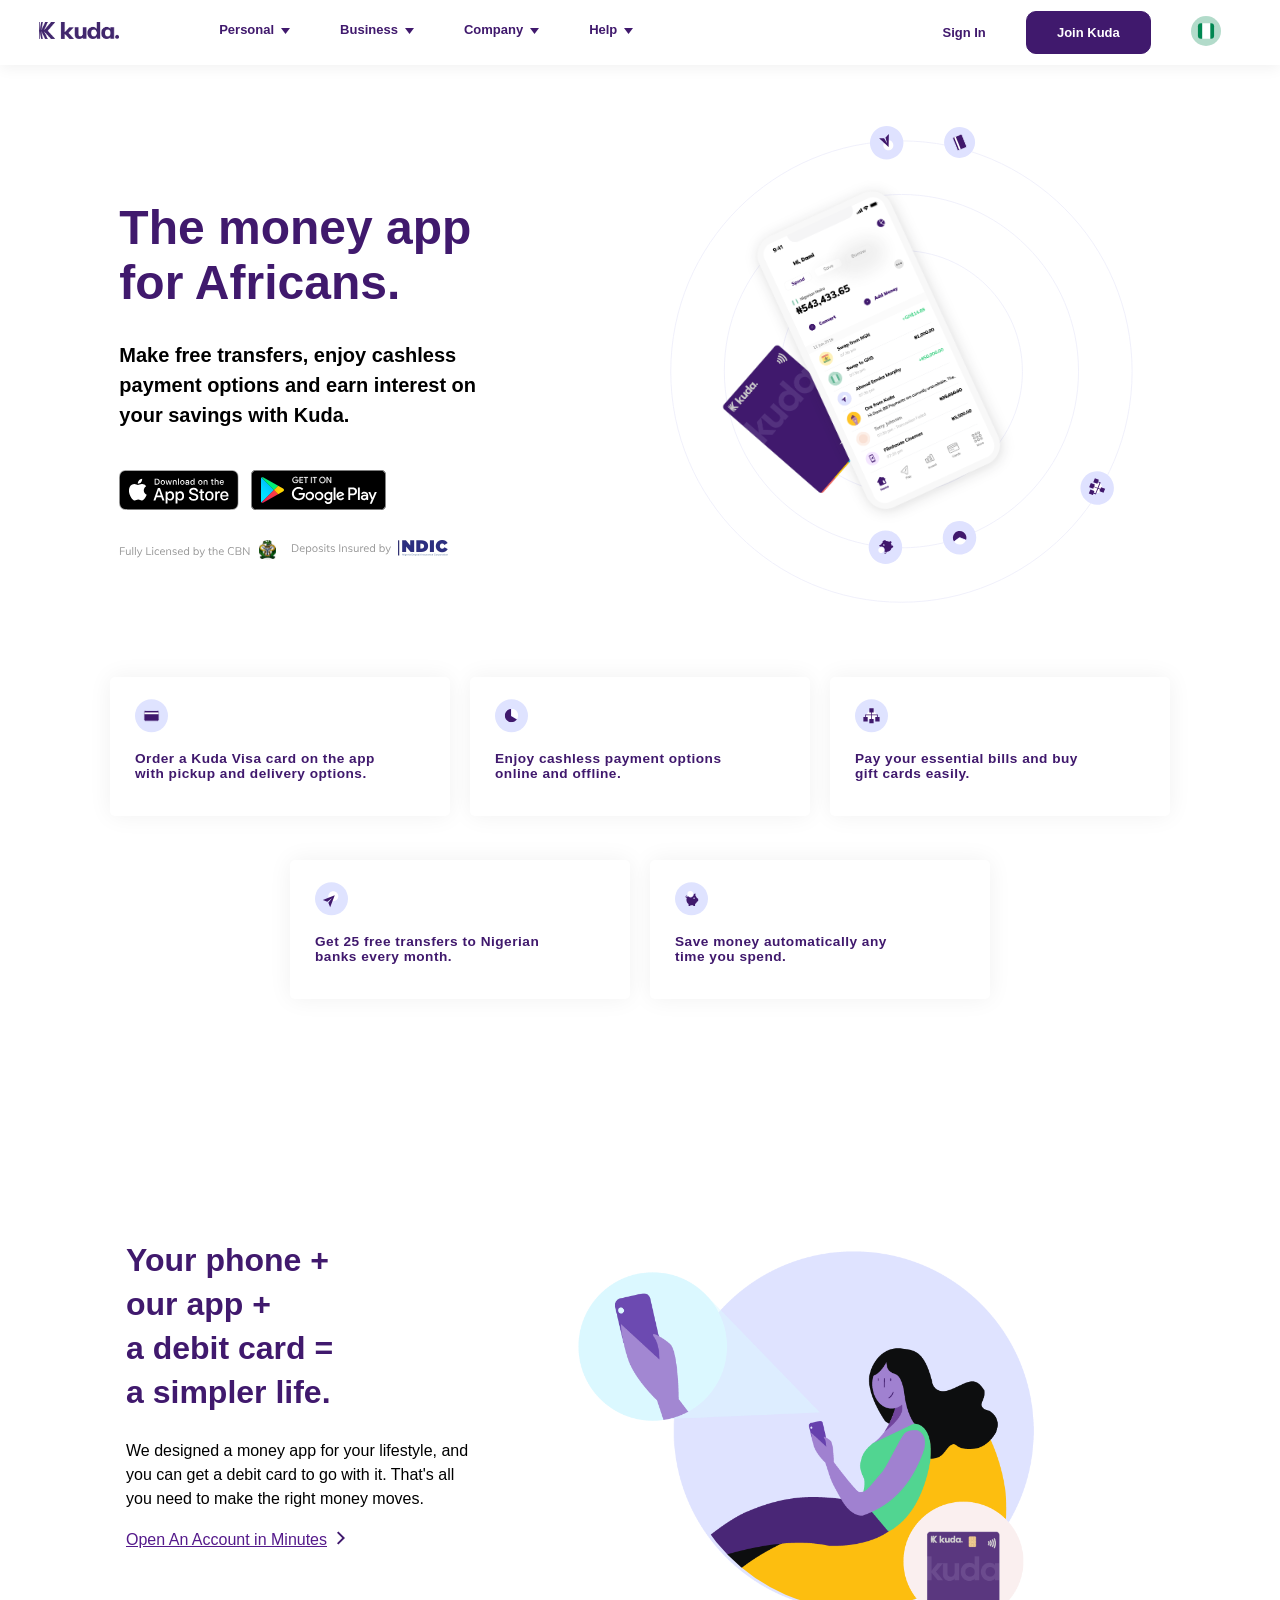
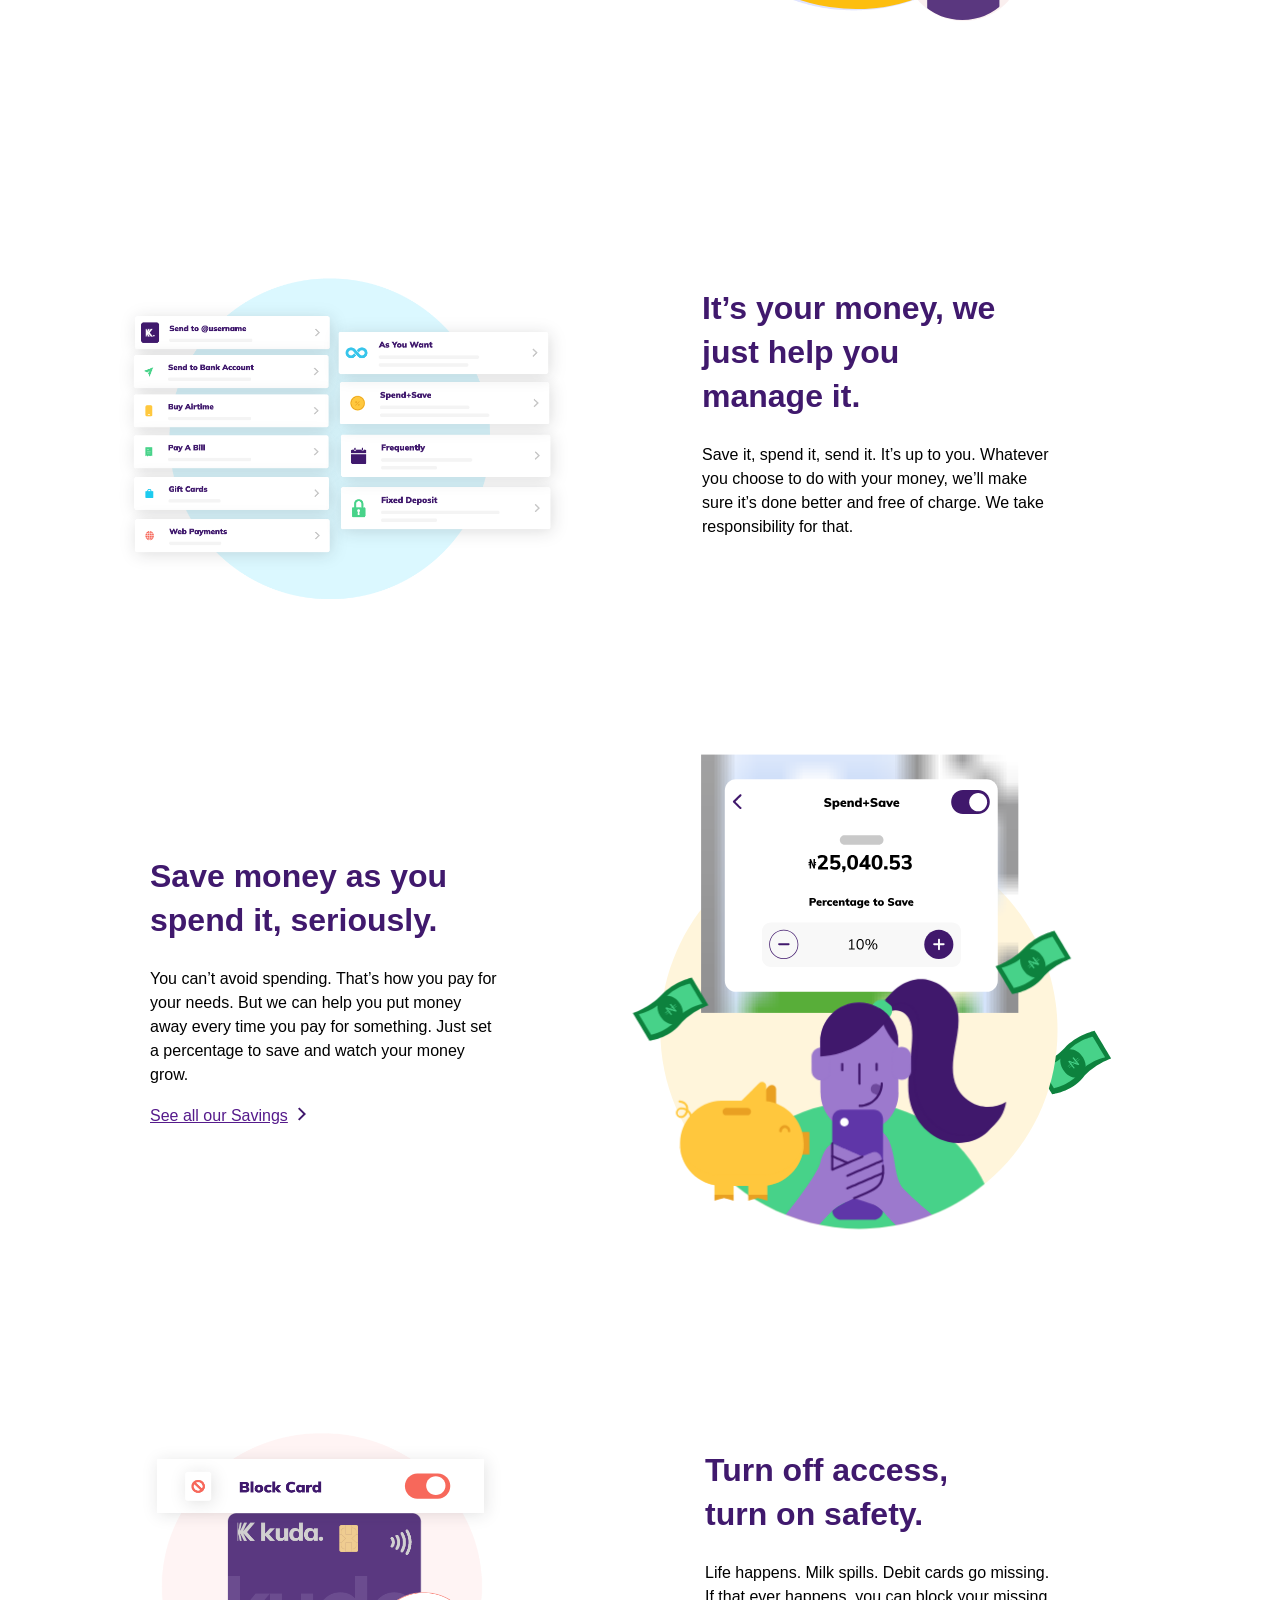
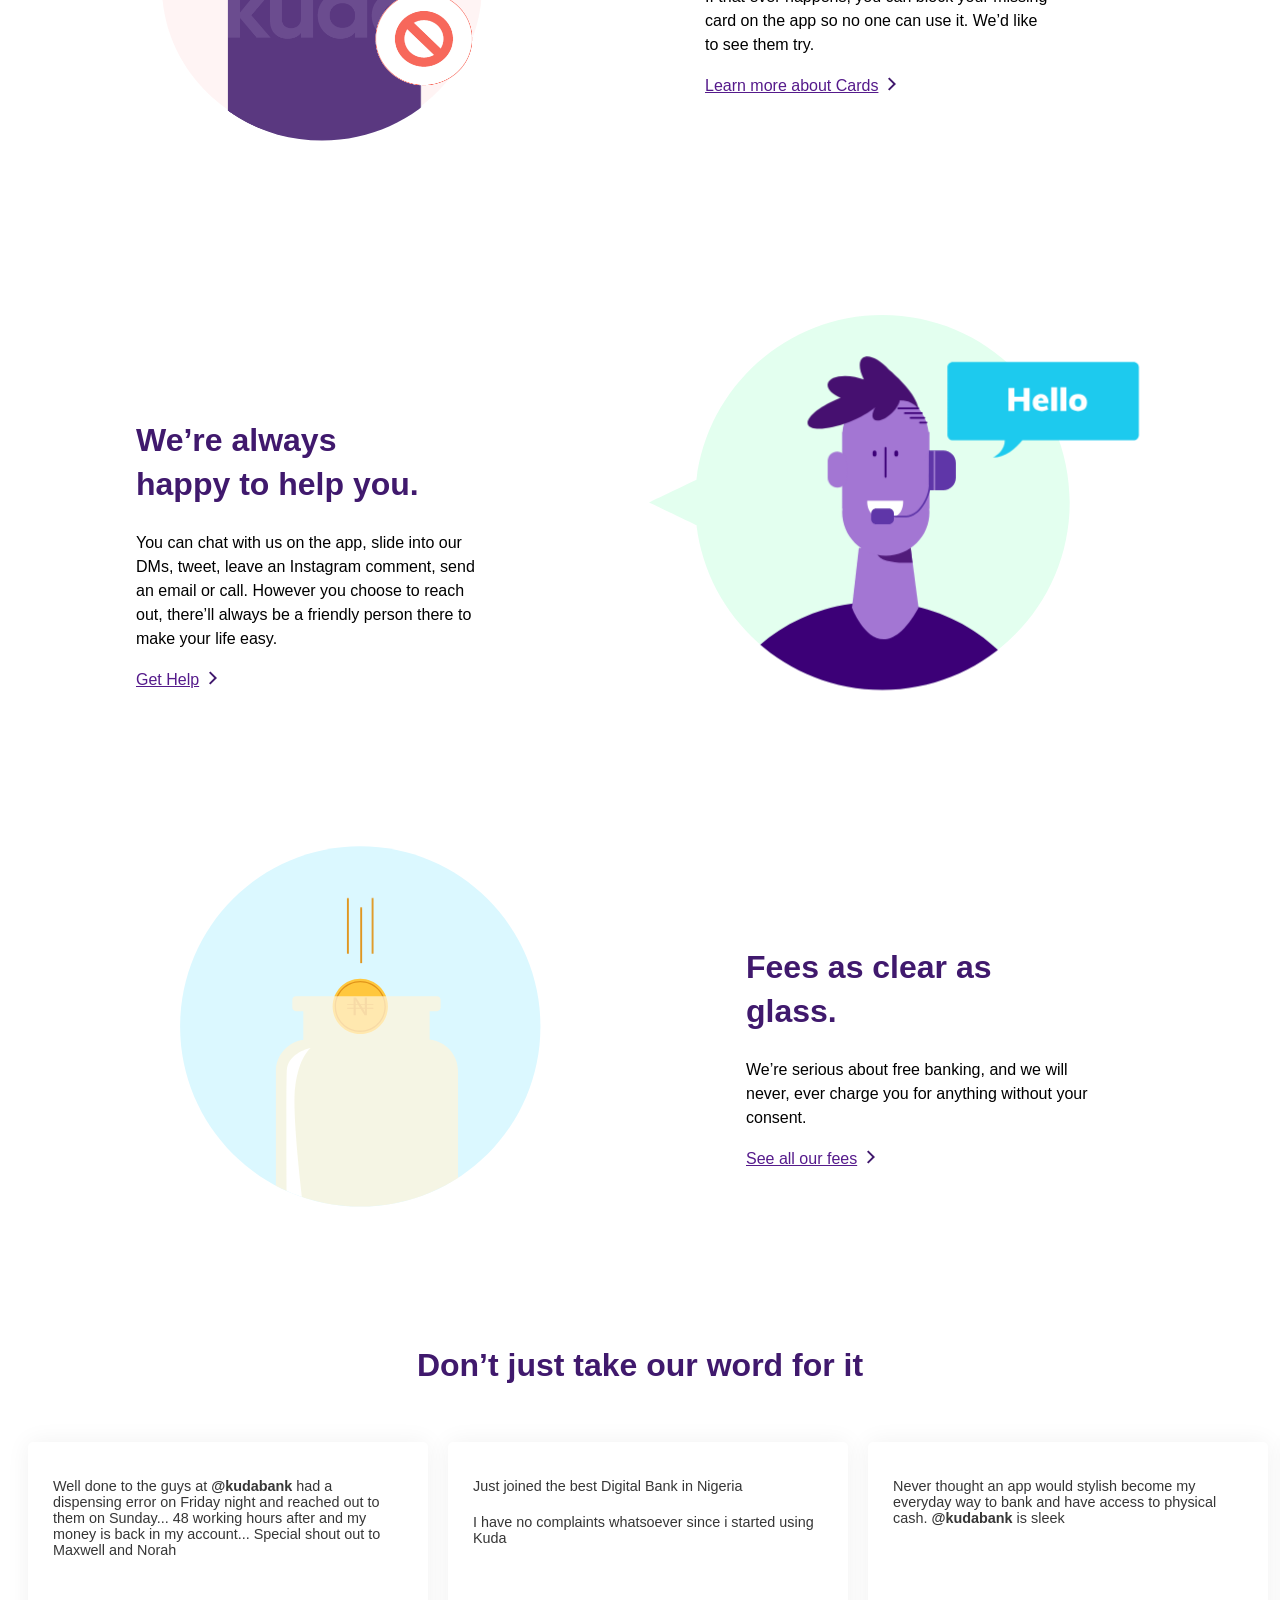
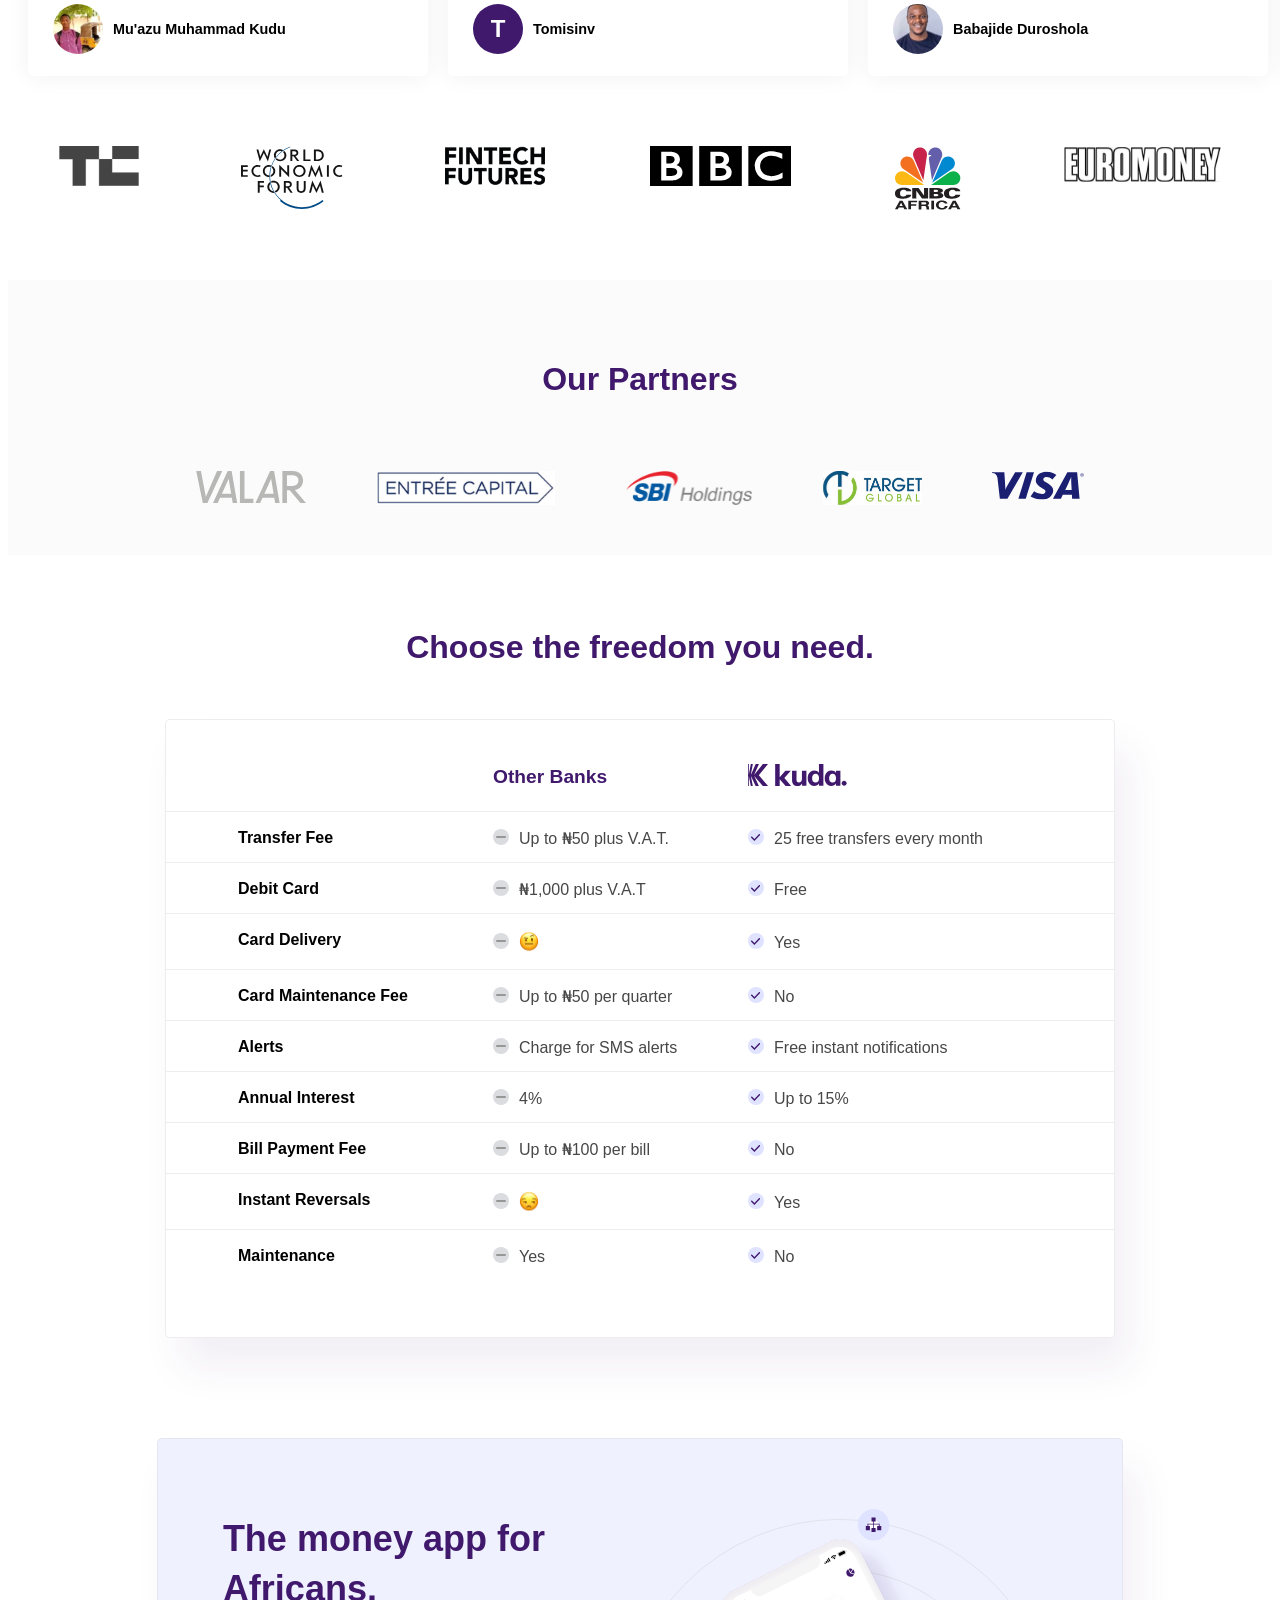
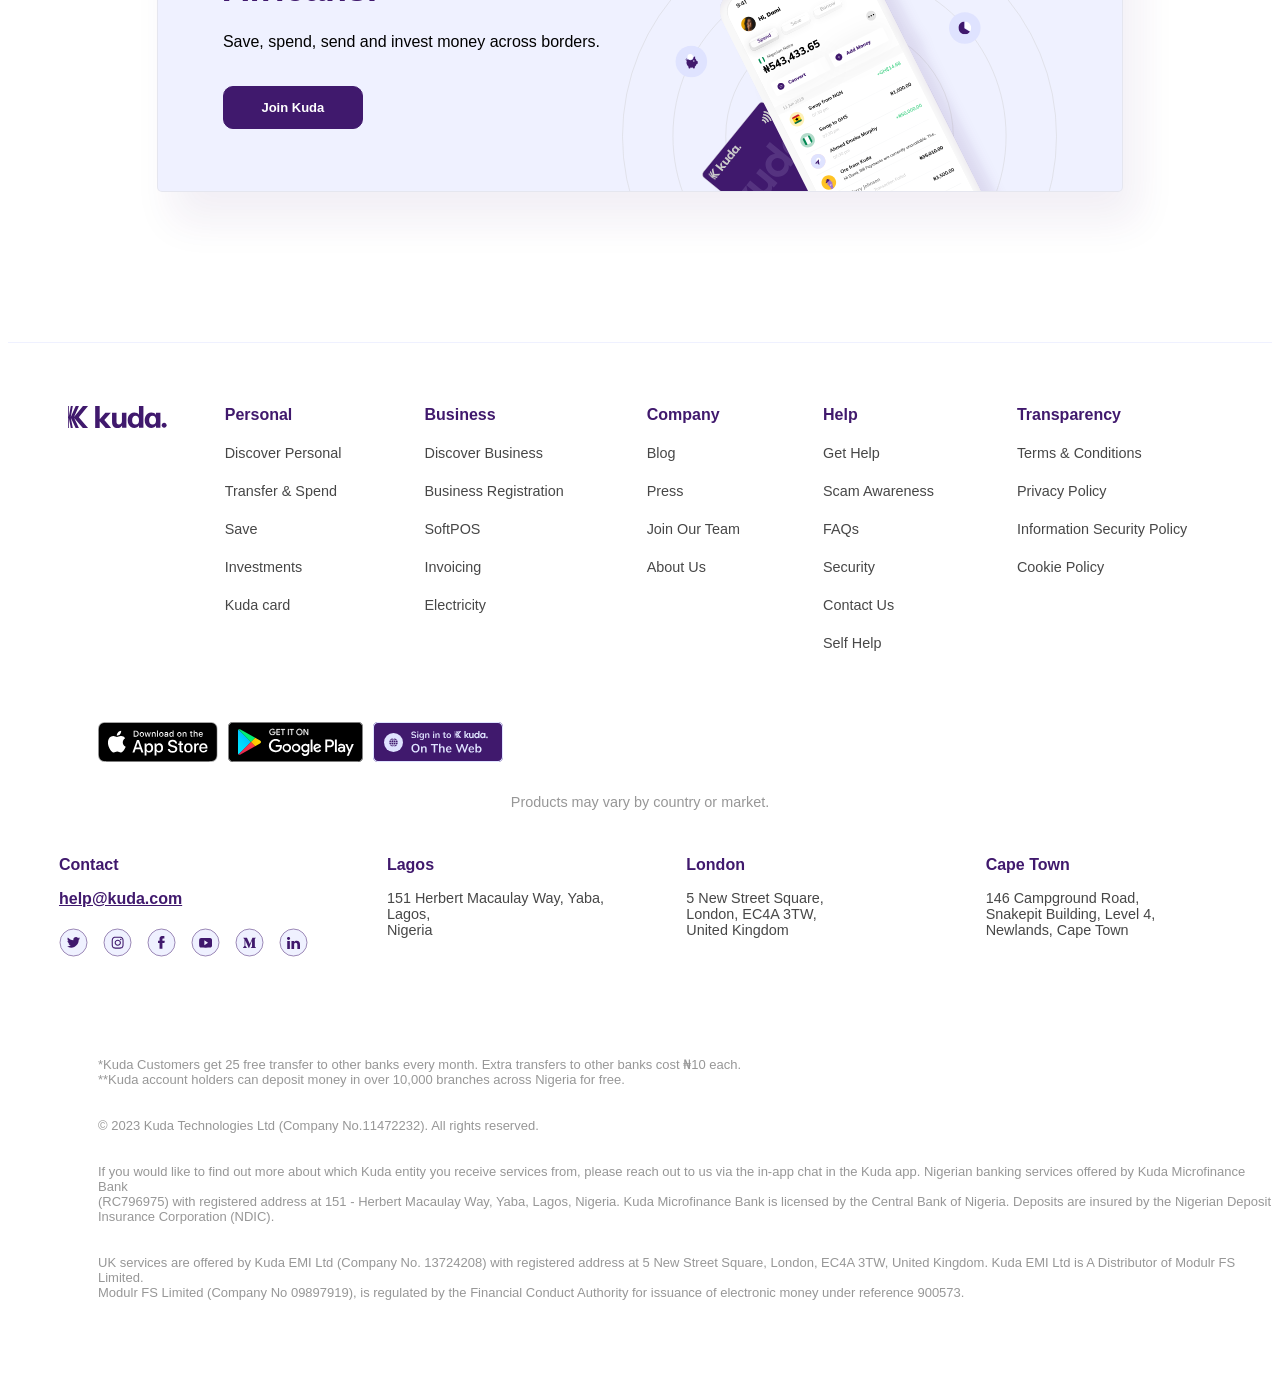
